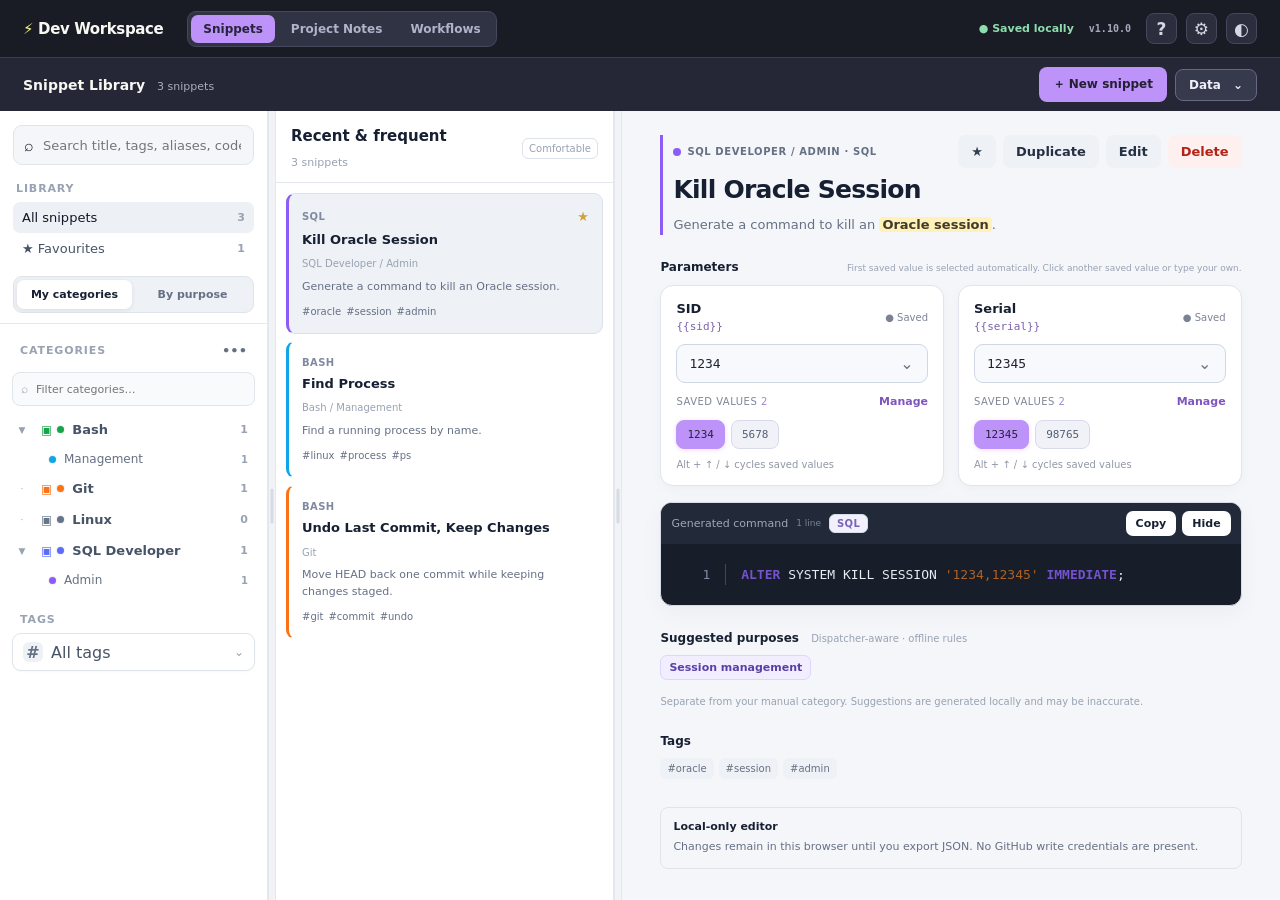
==== index.html @ 13614185 "Add files via upload" ====
<!doctype html><html lang="en"><head><meta charset="UTF-8"/><meta name="viewport" content="width=device-width,initial-scale=1.0"/><title>Dev Snippet Editor</title>  <script type="module" crossorigin src="/assets/index-DYfkWCHJ.js"></script>
  <link rel="stylesheet" crossorigin href="/assets/index-DCNRnizS.css">
</head><body><div id="root"></div></body></html>
---- assets/index-DCNRnizS.css ----
:root{font-family:Inter,ui-sans-serif,system-ui,-apple-system,BlinkMacSystemFont,Segoe UI,sans-serif;color:#172033;background:#f4f6f9}*{box-sizing:border-box}body{margin:0;min-width:320px}button,input,textarea,select{font:inherit}button{cursor:pointer;border:0}.app{min-height:100vh}header{min-height:76px;display:flex;align-items:center;justify-content:space-between;gap:20px;padding:14px 28px;background:#111827;color:#fff}.brand{font-weight:800;font-size:18px}.sub{font-size:12px;color:#9ca7b8;margin-top:4px}.actions{display:flex;align-items:center;gap:8px}.dirty{font-size:12px;color:#f5d68b}.primary,.secondary,.danger,.icon{border-radius:8px;padding:9px 13px;font-size:13px;font-weight:700}.primary{background:#fff;color:#111827}.secondary{background:#eef1f5;color:#263044}.danger{background:#fff0f0;color:#b42318}.icon{background:#eef1f5;color:#344054;min-width:38px}main{display:grid;grid-template-columns:245px 315px minmax(0,1fr);min-height:calc(100vh - 76px)}aside,.list{background:#fff;border-right:1px solid #e4e8ee}aside{padding:18px 14px}.search{display:flex;gap:7px;align-items:center;background:#f4f6f9;border:1px solid #e0e5ec;border-radius:9px;padding:0 10px;height:40px}.search input{border:0;outline:0;background:transparent;width:100%;font-size:13px}.new{width:100%;margin:14px 0 18px;padding:10px;border-radius:8px;background:#172033;color:#fff;font-weight:800}.block{margin-bottom:20px}.block h4{margin:0;padding:0 8px 7px;font-size:11px;text-transform:uppercase;letter-spacing:.08em;color:#98a2b3}.blockhead{display:flex;align-items:center;justify-content:space-between}.filter{width:100%;display:flex;justify-content:space-between;align-items:center;text-align:left;background:transparent;color:#475467;border-radius:7px;padding:8px 9px;font-size:13px}.filter:hover,.filter.active{background:#edf1f5;color:#111827}.filter b{font-size:11px;color:#98a2b3}.link{background:transparent;color:#667085;font-size:11px;padding:2px 4px}select{width:100%;padding:8px;border:1px solid #dfe4ea;border-radius:7px;background:#fff}.pane{padding:21px 18px 15px;border-bottom:1px solid #e4e8ee}.pane h1{margin:0 0 3px;font-size:17px}.pane span{font-size:11px;color:#98a2b3}.cards{padding:8px;overflow:auto;max-height:calc(100vh - 136px)}.card{display:block;width:100%;text-align:left;padding:13px 12px;margin-bottom:5px;background:transparent;border:1px solid transparent;border-radius:9px;color:#172033}.card:hover{background:#f7f8fa}.card.selected{background:#eef1f5;border-color:#dce2e9}.ctop{display:flex;justify-content:space-between;font-size:10px;text-transform:uppercase;color:#98a2b3}.card>b{display:block;margin:6px 0 4px;font-size:13px}.card p{margin:0 0 8px;font-size:11px;line-height:1.4;color:#667085}.tags{display:flex;flex-wrap:wrap;gap:5px}.tags span{font-size:10px;color:#667085}.tags.big span{background:#eef1f5;border-radius:6px;padding:5px 7px}.detail{padding:30px clamp(20px,5vw,70px);overflow:auto}.dhead{display:flex;justify-content:space-between;gap:20px}.dhead small{text-transform:uppercase;font-weight:800;letter-spacing:.08em;color:#667085;font-size:10px}.dhead h2{margin:6px 0;font-size:25px;letter-spacing:-.03em}.dhead p{margin:0;color:#667085;font-size:13px}.dactions{display:flex;gap:7px;align-items:flex-start}.code{margin-top:25px;border:1px solid #dfe4ea;border-radius:10px;overflow:hidden;background:#171d29}.code>div{display:flex;justify-content:space-between;align-items:center;padding:8px 10px;background:#222a39;color:#9ca7b8;font-size:11px}.code>div button{background:#fff;color:#172033;border-radius:7px;padding:6px 10px;font-size:11px;font-weight:700}.code pre,.live pre{margin:0;padding:20px;overflow:auto;color:#e7ebf2;font:13px/1.65 SFMono-Regular,Consolas,monospace;white-space:pre-wrap}.generated,.section{margin-top:25px}.section h3{font-size:12px;margin:0 0 10px}.paramgrid{display:grid;grid-template-columns:repeat(2,minmax(0,1fr));gap:14px}.paramhead{display:flex;justify-content:space-between;gap:8px;margin-bottom:6px}.paramhead b{display:block;font-size:12px}.paramhead code{display:block;margin-top:2px;color:#98a2b3;font-size:10px}.combo{position:relative}.combo input{width:100%;padding:9px 34px 9px 10px;border:1px solid #d7dde5;border-radius:8px;outline:none}.arrow{position:absolute;right:1px;top:1px;bottom:1px;width:32px;background:transparent;color:#667085}.menu{position:absolute;z-index:20;left:0;right:0;top:calc(100% + 5px);background:#fff;border:1px solid #dfe4ea;border-radius:8px;box-shadow:0 10px 25px #0002;max-height:190px;overflow:auto}.menurow{display:flex;border-bottom:1px solid #f1f3f5}.menurow>button:first-child{flex:1;text-align:left;background:#fff;padding:9px 10px}.menurow .x{background:#fff;color:#98a2b3;padding:8px 10px}.quick{display:flex;flex-wrap:wrap;gap:5px;margin-top:6px}.quick button{background:#eef1f5;color:#475467;border-radius:6px;padding:4px 7px;font:10px monospace}.note{display:flex;flex-direction:column;gap:6px;margin-top:28px;padding:12px;border:1px solid #dfe4ea;border-radius:8px}.note b{font-size:11px}.note span{font-size:11px;line-height:1.5;color:#667085}.toast{position:fixed;right:22px;bottom:22px;z-index:50;background:#111827;color:#fff;border-radius:8px;padding:10px 14px;font-size:12px;box-shadow:0 8px 25px #0002}.backdrop{position:fixed;inset:0;z-index:30;background:#11182799;display:grid;place-items:center;padding:20px}.modal{width:min(900px,96vw);max-height:92vh;overflow:auto;background:#fff;border-radius:12px;box-shadow:0 20px 70px #0004}.modal.small{width:min(620px,94vw)}.modalhead{display:flex;justify-content:space-between;gap:15px;padding:20px 22px;border-bottom:1px solid #e4e8ee}.modalhead h2{margin:0 0 4px;font-size:18px}.modalhead p{margin:0;color:#98a2b3;font-size:11px}.form{display:grid;grid-template-columns:1fr 1fr;gap:14px;padding:20px 22px}.form label{display:flex;flex-direction:column;gap:6px;color:#475467;font-size:11px;font-weight:750}.form input,.form textarea{border:1px solid #d7dde5;border-radius:7px;padding:9px 10px;outline:none;color:#172033}.wide{grid-column:1/-1}.inline{display:flex;gap:6px}.inline input{flex:1;min-width:0}.codeinput{font:12px/1.6 monospace;resize:vertical}.tagpick{position:relative}.tagbox{min-height:40px;display:flex;flex-wrap:wrap;align-items:center;gap:5px;border:1px solid #d7dde5;border-radius:8px;padding:5px 7px}.tagbox input{flex:1;min-width:120px;border:0!important;padding:5px 2px!important}.chip{display:inline-flex;gap:4px;align-items:center;background:#eef1f5;border-radius:6px;padding:5px 7px;color:#475467;font-size:11px}.chip button{background:transparent;color:#98a2b3;padding:0}.tagmenu{position:absolute;z-index:25;left:0;right:0;top:calc(100% + 5px);background:#fff;border:1px solid #dfe4ea;border-radius:8px;box-shadow:0 12px 28px #0002;overflow:hidden}.tagmenu button{display:block;width:100%;padding:9px 10px;background:#fff;text-align:left;color:#344054}.tagmenu button:hover{background:#f5f7f9}.tagmenu .create{border-top:1px solid #eef1f5;font-weight:800}.detected{border:1px solid #e0e5ec;border-radius:9px;padding:12px}.detected h3,.live h3{display:flex;justify-content:space-between;margin:0 0 8px;font-size:11px;text-transform:uppercase;letter-spacing:.06em;color:#475467}.detected h3 span{color:#98a2b3}.detrow{display:grid;grid-template-columns:150px minmax(140px,1fr) auto;gap:8px;align-items:start;padding:9px 0;border-top:1px solid #eef1f5}.detrow code{padding:9px 0;font-size:11px;color:#475467}.minivals{grid-column:2/-1;display:flex;flex-wrap:wrap;gap:5px}.minivals span{display:inline-flex;gap:5px;align-items:center;background:#f1f3f5;border-radius:6px;padding:4px 6px;font:10px monospace;color:#475467}.minivals button{background:transparent;color:#98a2b3;padding:0}.muted{color:#98a2b3;font-size:12px}.live{background:#171d29;border:1px solid #dfe4ea;border-radius:9px;overflow:hidden}.live h3{margin:0;padding:9px 11px;background:#222a39;color:#9ca7b8}.check{flex-direction:row!important;align-items:center}.check input{width:auto}.modalfoot{display:flex;justify-content:flex-end;gap:8px;padding:14px 22px;border-top:1px solid #e4e8ee}.catlist{padding:10px 20px}.catrow{display:flex;align-items:center;justify-content:space-between;gap:15px;padding:11px 0;border-bottom:1px solid #eef1f5}.catrow>div:first-child{display:flex;flex-direction:column;gap:3px}.catrow b{font-size:12px}.catrow span{font-size:10px;color:#98a2b3}.catrow>div:last-child{display:flex;gap:6px}.empty{padding:30px;text-align:center;color:#98a2b3;font-size:13px}@media(max-width:1050px){main{grid-template-columns:210px 280px minmax(0,1fr)}.detail{padding:25px 30px}}@media(max-width:800px){header{align-items:flex-start}.actions .secondary{display:none}main{grid-template-columns:190px minmax(0,1fr)}.detail{grid-column:1/-1;border-top:1px solid #e4e8ee}.paramgrid{grid-template-columns:1fr}}@media(max-width:600px){header{flex-direction:column;padding:14px 16px}.actions{width:100%}.actions .primary{flex:1}main{display:block}aside{border-right:0;border-bottom:1px solid #e4e8ee}.block{display:none}.list{max-height:42vh;overflow:auto}.cards{max-height:34vh}.detail{padding:22px 16px}.dhead{flex-direction:column}.form{grid-template-columns:1fr}.wide{grid-column:auto}.detrow{grid-template-columns:1fr}.minivals{grid-column:auto}}.filter.subcategory{padding-left:25px;font-size:12px;color:#667085}.dropzone{outline:1px solid transparent}.dropzone:hover{outline-color:#d5dbe3}.draggable{cursor:grab}.draggable:active{cursor:grabbing}.cardpath{display:block;color:#98a2b3;font-size:10px;margin:3px 0 6px}.desc-pop{background:#fff1b8;color:#403a2d;padding:0 3px;border-radius:4px;font-weight:750}.fieldhelp{display:block;color:#98a2b3;font-size:10px;font-weight:500;line-height:1.5}.fieldhelp code{background:#f3f5f7;padding:2px 4px;border-radius:4px}.descpreview{border:1px solid #e0e5ec;border-radius:8px;padding:10px;background:#f8fafb;color:#475467;font-size:12px;font-weight:500}.catgroup{border-bottom:1px solid #eef1f5}.subcatrow{display:flex;justify-content:space-between;align-items:center;padding:6px 12px 8px 24px;color:#667085;font-size:11px}.carddesc{display:-webkit-box;-webkit-line-clamp:3;-webkit-box-orient:vertical;overflow:hidden;max-height:4.2em}.dropzone.drag-over{background:#dfe7f2!important;outline:2px solid #667085!important;outline-offset:-2px;color:#111827!important}.filter.subcategory b{margin-left:auto;font-size:10px;color:#98a2b3}.shortcutbar{margin-top:22px;display:flex;flex-wrap:wrap;gap:8px 14px;padding:10px 12px;border:1px solid #e0e5ec;border-radius:8px;background:#f8fafb;color:#667085;font-size:10px}.shortcutbar span{display:flex;align-items:center;gap:5px}.shortcutbar kbd{border:1px solid #d4dae2;border-bottom-width:2px;border-radius:5px;padding:2px 5px;background:#fff;color:#344054;font:10px ui-monospace,SFMono-Regular,Consolas,monospace}.dropzone.drag-over{background:#dfe7f2!important;outline:2px solid #475467!important;box-shadow:inset 0 0 0 1px #fff}.dhead{align-items:flex-start}.dcontent{min-width:0;flex:1}.detailtitle{margin:6px 0 10px;max-width:48rem;line-height:1.12;overflow-wrap:anywhere}.detaildesc{max-width:52rem;color:#667085;font-size:13px;line-height:1.65;white-space:pre-wrap;overflow-wrap:anywhere}.dactions{flex:0 0 auto}.catidentity{min-width:150px}.catname,.subname{background:transparent;color:#172033;font-weight:700;padding:0;text-align:left;cursor:default}.catpick,.subpick{background:transparent;color:#172033;font-weight:800;padding:3px 0;text-align:left}.catpick:hover,.subpick:hover{text-decoration:underline}.catactions{display:flex;gap:6px;align-items:flex-end;flex-wrap:wrap;justify-content:flex-end}.defaultlang{display:flex;flex-direction:column;gap:3px;color:#98a2b3;font-size:9px;font-weight:700;text-transform:uppercase;letter-spacing:.05em}.defaultlang input{width:120px;border:1px solid #d7dde5;border-radius:6px;padding:7px 8px;color:#344054;text-transform:none;letter-spacing:0;font-size:11px;font-weight:500}.subpick,.subname{font-size:11px}@media(max-width:760px){.dhead{flex-direction:column}.dactions{width:100%;justify-content:flex-start}.catrow{align-items:flex-start;flex-direction:column}.catactions{justify-content:flex-start}}.dhead{display:block!important;width:100%;padding-left:10px;border-left:3px solid var(--accent,#cbd5e1)}.dtop{display:flex;align-items:center;justify-content:space-between;gap:16px;width:100%;margin-bottom:8px}.dtop>small{min-width:0;display:flex;align-items:center;gap:6px;color:#667085;font-weight:750;text-transform:uppercase;letter-spacing:.06em}.category-pill-dot,.color-dot,.sidebar-color-dot{display:inline-block;width:8px;height:8px;border-radius:999px;flex:0 0 auto}.detailtitle{width:100%;max-width:none!important;margin:4px 0 10px!important;line-height:1.1;overflow-wrap:anywhere}.detaildesc{width:100%;max-width:none!important;line-height:1.65;white-space:pre-wrap;overflow-wrap:anywhere}.dactions{flex:0 0 auto;display:flex;gap:7px}.filter.dropzone{position:relative;align-items:center}.sidebar-color-dot{background:var(--item-color,#cbd5e1);margin-right:7px;box-shadow:0 0 0 1px #00000010}.card.draggable{border-left:3px solid var(--card-accent,#e5e7eb)!important}.colorfield{display:flex;flex-direction:column;gap:3px;color:#98a2b3;font-size:9px;font-weight:700;text-transform:uppercase;letter-spacing:.05em}.colorcontrol{display:flex;align-items:center;gap:5px}.colorcontrol input[type=color],.mini-color{width:30px;height:29px;padding:2px;border:1px solid #d7dde5;border-radius:6px;background:#fff;cursor:pointer}.colorcontrol code{color:#667085;font-size:9px;text-transform:none;letter-spacing:0}.catpick,.catname,.subpick,.subname{display:inline-flex;align-items:center;gap:7px}.subactions{display:flex;align-items:center;gap:8px}.subcatrow{gap:12px}@media(max-width:760px){.dtop{align-items:flex-start;flex-direction:column}.dactions{order:-1;align-self:flex-end}}.category-line{display:flex;align-items:center;gap:2px}.category-line>.filter{flex:1}.collapse-toggle{width:22px;height:30px;display:grid;place-items:center;background:transparent;color:#98a2b3;border-radius:6px;padding:0;font-size:12px}.collapse-toggle:hover{background:#f2f4f7;color:#344054}.filter.subcategory{width:calc(100% - 24px);margin-left:24px}.modal-collapse{width:20px;height:24px;display:grid;place-items:center;background:transparent;color:#98a2b3;padding:0;border-radius:5px}.modal-collapse:hover{background:#f2f4f7;color:#344054}.catidentity{display:flex;align-items:center;gap:4px}.tagfilter{position:relative}.tagfilter-trigger{width:100%;display:flex;align-items:center;justify-content:space-between;gap:10px;min-height:38px;padding:8px 10px;background:#fff;border:1px solid #dfe4ea;border-radius:9px;color:#475467;text-align:left;box-shadow:0 1px 2px #10182808}.tagfilter-trigger:hover{border-color:#cfd6df;background:#fbfcfd}.tagfilter-trigger.active{border-color:#b7c0cb;background:#f8fafc;color:#172033}.tagfilter-trigger-main{display:flex;align-items:center;gap:8px;min-width:0}.tagfilter-icon{display:grid;place-items:center;width:20px;height:20px;border-radius:6px;background:#eef1f5;color:#667085;font-weight:800}.tagfilter-chevron{color:#98a2b3;font-size:12px}.tagfilter-popover{position:absolute;z-index:30;left:0;right:0;top:calc(100% + 6px);background:#fff;border:1px solid #dfe4ea;border-radius:10px;box-shadow:0 14px 34px #10182824;overflow:hidden}.tagfilter-search{display:flex;align-items:center;gap:6px;padding:8px;border-bottom:1px solid #eef1f5}.tagfilter-search input{min-width:0;width:100%;border:0;outline:0;background:transparent;font-size:12px}.tagfilter-search>button{background:transparent;color:#98a2b3;padding:2px 4px}.tagfilter-options{max-height:260px;overflow:auto;padding:5px}.tagfilter-option{width:100%;display:grid;grid-template-columns:1fr auto;gap:3px 8px;align-items:center;padding:8px 9px;border-radius:7px;background:transparent;color:#475467;text-align:left}.tagfilter-option:hover{background:#f6f8fa}.tagfilter-option.selected{background:#eef2f6;color:#172033}.tagfilter-option small{grid-column:1;color:#98a2b3;font-size:9px}.tagfilter-option b{grid-column:2;grid-row:1/3;color:#344054}.tag-option-chip{display:inline-flex;width:max-content;max-width:100%;padding:4px 7px;border-radius:999px;background:#eef1f5;color:#475467;font-size:11px;font-weight:650}.tagfilter-empty{padding:16px 10px;color:#98a2b3;text-align:center;font-size:11px}.appheader{gap:18px}.header-left{display:flex;align-items:center;gap:18px;min-width:0;flex-wrap:wrap}.topnav{display:flex;align-items:center;gap:4px;padding:3px;background:#eef1f5;border-radius:9px}.navtab{padding:7px 10px;border-radius:7px;background:transparent;color:#667085;font-size:11px;font-weight:700}.navtab.active{background:#fff;color:#172033;box-shadow:0 1px 3px #10182818}.header-shortcuts{display:flex;align-items:center;gap:10px;flex-wrap:wrap;color:#667085;font-size:9px}.header-shortcuts span{display:flex;align-items:center;gap:4px;white-space:nowrap}.header-shortcuts kbd{border:1px solid #d4dae2;border-bottom-width:2px;border-radius:5px;padding:2px 5px;background:#fff;color:#344054;font:9px ui-monospace,SFMono-Regular,Consolas,monospace}.notes-hint{color:#98a2b3;font-size:10px}.notesapp{height:100vh;display:flex;flex-direction:column;background:#f5f7fa;color:#172033}.notes-layout{min-height:0;flex:1;display:grid;grid-template-columns:260px 1fr}.notes-tree{min-height:0;overflow:auto;border-right:1px solid #e2e7ed;background:#fff;padding:12px 9px}.notes-tree-head{display:flex;align-items:center;justify-content:space-between;padding:3px 5px 10px}.new-note{background:#172033;color:#fff;border-radius:7px;padding:6px 8px;font-size:10px}.notes-search{margin-bottom:10px}.note-tree-list{display:flex;flex-direction:column;gap:2px}.note-tree-row{display:flex;align-items:center;min-height:31px;border-radius:7px}.note-tree-row:hover{background:#f6f8fa}.note-tree-row.selected{background:#eef2f6}.note-caret{width:20px;background:transparent;color:#98a2b3;padding:0}.note-title{min-width:0;flex:1;overflow:hidden;text-overflow:ellipsis;white-space:nowrap;background:transparent;text-align:left;color:#475467;padding:5px 2px;font-size:11px;font-weight:650}.note-tree-row.selected .note-title{color:#172033;font-weight:800}.note-addsub{opacity:0;width:24px;background:transparent;color:#667085;padding:3px}.note-tree-row:hover .note-addsub{opacity:1}.notes-work{min-width:0;min-height:0;display:flex;flex-direction:column;padding:18px}.notes-toolbar{display:flex;align-items:flex-end;justify-content:space-between;gap:18px;margin-bottom:12px}.notes-toolbar small{font-size:9px;color:#98a2b3;font-weight:800;letter-spacing:.08em}.notes-toolbar h1{margin:2px 0 0;font-size:22px}.notes-tools{display:flex;align-items:center;gap:7px;flex-wrap:wrap;justify-content:flex-end}.segmented{display:flex;padding:3px;background:#e9edf2;border-radius:8px}.segmented button{background:transparent;color:#667085;padding:6px 9px;border-radius:6px;font-size:10px}.segmented button.active{background:#fff;color:#172033;box-shadow:0 1px 2px #10182814}.md-workspace{min-height:0;flex:1;display:grid;border:1px solid #dfe4ea;border-radius:11px;overflow:hidden;background:#fff;box-shadow:0 1px 3px #1018280c}.md-workspace.mode-split{grid-template-columns:1fr 1fr}.md-workspace.mode-edit,.md-workspace.mode-view{grid-template-columns:1fr}.md-editor{min-width:0;width:100%;height:100%;resize:none;border:0;outline:0;padding:22px;background:#fbfcfd;color:#172033;font:13px/1.65 ui-monospace,SFMono-Regular,Consolas,monospace;tab-size:2}.md-preview{min-width:0;height:100%;overflow:auto;padding:24px 30px;border-left:1px solid #e6eaf0;color:#344054;font-size:13px;line-height:1.7}.mode-view .md-preview{border-left:0;max-width:1000px;width:100%;margin:0 auto}.md-preview h1,.md-preview h2,.md-preview h3,.md-preview h4{color:#172033;line-height:1.25;margin:1.2em 0 .45em}.md-preview h1{font-size:28px;border-bottom:1px solid #e8ecf1;padding-bottom:8px}.md-preview h2{font-size:21px}.md-preview h3{font-size:17px}.md-preview p{margin:.55em 0}.md-preview ul,.md-preview ol{padding-left:24px}.md-preview li{margin:3px 0}.md-preview code{background:#eef1f5;border-radius:5px;padding:2px 5px;font:12px ui-monospace,SFMono-Regular,Consolas,monospace}.md-preview pre{overflow:auto;background:#172033;color:#f8fafc;border-radius:9px;padding:15px 17px}.md-preview pre code{background:transparent;color:inherit;padding:0}.md-preview blockquote{margin:12px 0;padding:7px 14px;border-left:3px solid #98a2b3;background:#f8fafc;color:#667085}.md-preview a{color:#3659c9}.md-preview hr{border:0;border-top:1px solid #e3e7ed;margin:22px 0}.md-gap{height:7px}.notes-empty{margin:auto;text-align:center}@media(max-width:900px){.header-shortcuts{display:none}.notes-layout{grid-template-columns:210px 1fr}.md-workspace.mode-split{grid-template-columns:1fr}.mode-split .md-preview{display:none}}.md-toolbar{display:flex;align-items:center;justify-content:space-between;gap:12px;margin-bottom:8px;padding:7px 8px;border:1px solid #dfe4ea;border-radius:9px;background:#fff;box-shadow:0 1px 2px #10182808}.md-toolbar-group{display:flex;align-items:center;gap:4px;flex-wrap:wrap}.md-toolbar button{min-width:30px;height:30px;display:grid;place-items:center;padding:0 8px;border:1px solid transparent;border-radius:6px;background:#f5f7f9;color:#475467;font-size:11px;font-weight:750}.md-toolbar button:hover{border-color:#d8dee6;background:#fff;color:#172033}.md-toolbar button:active{transform:translateY(1px)}.md-toolbar-hint{flex:0 0 auto;color:#98a2b3;font-size:9px;white-space:nowrap}.md-preview .task-list{list-style:none;padding-left:4px}.md-preview .task-item{display:flex;align-items:center;gap:7px}.md-preview .task-item input{margin:0}@media(max-width:900px){.md-toolbar{align-items:flex-start;flex-direction:column}.md-toolbar-hint{white-space:normal}}.md-table-wrap{width:100%;overflow-x:auto;margin:16px 0}.md-preview table{width:100%;border-collapse:collapse;border-spacing:0;font-size:12px}.md-preview th,.md-preview td{padding:9px 11px;border:1px solid #dfe4ea;vertical-align:top}.md-preview th{background:#f5f7f9;color:#172033;font-weight:800}.md-preview tbody tr:nth-child(2n){background:#fbfcfd}.collapsible-code{margin-top:16px;overflow:hidden}.collapsible-code.collapsed{background:#222a39}.collapsible-code-head{display:flex;align-items:center;justify-content:space-between;gap:12px;padding:8px 10px;background:#222a39;color:#9ca7b8}.collapsible-code-title{display:flex;align-items:center;gap:8px;font-size:11px}.collapsible-code-title small{color:#788397;font-size:9px}.collapsible-code-actions{display:flex;align-items:center;gap:6px}.collapsible-code-actions button{background:#fff;color:#172033;border-radius:7px;padding:6px 9px;font-size:10px;font-weight:700}.collapsible-code-actions .code-secondary{background:#313b4d;color:#dbe2ec}.collapsible-code-actions .code-toggle{min-width:48px}.snippet-code-pre{transition:max-height .18s ease;margin:0;overflow:auto}.snippet-code-pre.limited{max-height:calc((1.65em * var(--visible-rows,6)) + 40px)}.snippet-code-pre.full{max-height:none}.search-hit{background:#fff0a8;color:inherit;padding:0 1px;border-radius:3px}.card-bottom{display:flex;align-items:flex-end;justify-content:space-between;gap:8px}.card-bottom .tags{min-width:0}.usage-meta{flex:0 0 auto;color:#98a2b3;font-size:8px;white-space:nowrap}.search-empty{display:flex;flex-direction:column;align-items:center;justify-content:center;gap:6px;min-height:180px;padding:24px;color:#667085;text-align:center}.search-empty b{color:#344054;font-size:12px}.search-empty span{max-width:230px;font-size:10px;line-height:1.5}.category-search{display:flex;align-items:center;gap:6px;margin:4px 0 8px;padding:0 8px;min-height:34px;border:1px solid #e1e6ec;border-radius:8px;background:#f8fafb}.category-search>span{color:#98a2b3;font-size:12px}.category-search input{min-width:0;flex:1;border:0;outline:0;background:transparent;color:#344054;font-size:11px}.category-search button{background:transparent;color:#98a2b3;padding:2px 4px;font-size:14px}.category-search-empty{padding:10px 8px;color:#98a2b3;font-size:10px;text-align:center}.quick{display:flex;flex-wrap:wrap;gap:5px}.quick button.selected{background:#172033!important;color:#fff!important;box-shadow:0 0 0 1px #172033}.sectionhead{display:flex;align-items:baseline;justify-content:space-between;gap:14px;margin-bottom:10px}.sectionhead h3{margin:0}.sectionhead small{color:#98a2b3;font-size:9px;line-height:1.4;text-align:right}@media(max-width:700px){.sectionhead{align-items:flex-start;flex-direction:column}.sectionhead small{text-align:left}}.category-head-actions{display:flex;align-items:center;gap:7px}.category-head-actions .link{font-size:9px}.collapse-toggle{font-size:9px!important}.quick.quick-all{display:flex;flex-wrap:wrap;gap:6px;margin-top:7px}.quick.quick-all button{max-width:100%;padding:5px 8px;border:1px solid #dfe4ea;border-radius:7px;background:#f7f9fb;color:#475467;font:10px ui-monospace,SFMono-Regular,Consolas,monospace;overflow:hidden;text-overflow:ellipsis;white-space:nowrap}.quick.quick-all button:hover{border-color:#bfc7d2;background:#fff;color:#172033}.quick.quick-all button.selected{background:#172033!important;border-color:#172033!important;color:#fff!important;box-shadow:none}.app-version{font:700 11px ui-monospace,SFMono-Regular,Consolas,monospace;color:#abb2bf;padding:5px 7px;border:1px solid #45475b;border-radius:6px;white-space:nowrap}.workspace-pref{display:flex;align-items:center;gap:8px;flex-shrink:0}.theme-switch{padding:8px 10px;border:1px solid #6272a4;border-radius:8px;background:#282a36;color:#f8f8f2;font-size:11px;font-weight:700;white-space:nowrap}.theme-switch:hover{border-color:#bd93f9;background:#44475a}.theme-dark-label{display:none}[data-theme=dracula] .theme-dark-label{display:inline}[data-theme=dracula] .theme-light-label{display:none}[data-theme=dracula]{color-scheme:dark;color:#f8f8f2;background:#282a36}[data-theme=dracula] body,[data-theme=dracula] .app,[data-theme=dracula] .notesapp{background:#282a36;color:#f8f8f2}[data-theme=dracula] header{background:#191a21;color:#f8f8f2}[data-theme=dracula] .brand,[data-theme=dracula] .notes-toolbar h1{color:#f8f8f2}[data-theme=dracula] .app-version{color:#bd93f9}[data-theme=dracula] .theme-switch{background:#44475a;border-color:#6272a4;color:#f8f8f2}[data-theme=dracula] .theme-switch:hover{border-color:#ff79c6}[data-theme=dracula] aside,[data-theme=dracula] .list,[data-theme=dracula] .notes-tree,[data-theme=dracula] .modal,[data-theme=dracula] .md-workspace,[data-theme=dracula] .md-preview,[data-theme=dracula] .md-toolbar{background:#282a36!important;color:#f8f8f2;border-color:#44475a}[data-theme=dracula] .detail,[data-theme=dracula] .notes-work{background:#282a36;color:#f8f8f2}[data-theme=dracula] .pane,[data-theme=dracula] .catrow,[data-theme=dracula] .catgroup,[data-theme=dracula] .subcatrow,[data-theme=dracula] .modalhead,[data-theme=dracula] .modalfoot,[data-theme=dracula] .notes-toolbar{border-color:#44475a}[data-theme=dracula] h1,[data-theme=dracula] h2,[data-theme=dracula] h3,[data-theme=dracula] h4,[data-theme=dracula] .detailtitle,[data-theme=dracula] .card>b,[data-theme=dracula] .catname,[data-theme=dracula] .catpick,[data-theme=dracula] .subname,[data-theme=dracula] .subpick,[data-theme=dracula] .note-title,[data-theme=dracula] .md-preview h1,[data-theme=dracula] .md-preview h2,[data-theme=dracula] .md-preview h3{color:#f8f8f2}[data-theme=dracula] .card,[data-theme=dracula] .filter,[data-theme=dracula] .dropzone,[data-theme=dracula] .note-tree-row{color:#f8f8f2;background:transparent}[data-theme=dracula] .card:hover,[data-theme=dracula] .card.selected,[data-theme=dracula] .filter:hover,[data-theme=dracula] .filter.active,[data-theme=dracula] .note-tree-row:hover,[data-theme=dracula] .note-tree-row.selected,[data-theme=dracula] .tagfilter-option:hover,[data-theme=dracula] .tagfilter-option.selected{background:#44475a!important;color:#f8f8f2!important;border-color:#6272a4}[data-theme=dracula] .search,[data-theme=dracula] .notes-search,[data-theme=dracula] .category-search,[data-theme=dracula] .tagfilter-trigger,[data-theme=dracula] .tagfilter-popover,[data-theme=dracula] .tagfilter-search,[data-theme=dracula] .tagfilter-options,[data-theme=dracula] .tagfilter-option,[data-theme=dracula] .tag-menu,[data-theme=dracula] .tagmenu,[data-theme=dracula] .tagshell,[data-theme=dracula] .combo,[data-theme=dracula] .combomenu,[data-theme=dracula] .comboitem,[data-theme=dracula] .descpreview,[data-theme=dracula] .shortcutbar{background:#343746!important;color:#f8f8f2!important;border-color:#6272a4!important}[data-theme=dracula] input,[data-theme=dracula] textarea,[data-theme=dracula] select{background:#343746!important;color:#f8f8f2!important;border-color:#6272a4!important;caret-color:#ff79c6}[data-theme=dracula] input::placeholder,[data-theme=dracula] textarea::placeholder{color:#a5a8bf}[data-theme=dracula] .md-editor{background:#21222c!important;color:#f8f8f2!important}[data-theme=dracula] .md-preview{color:#f8f8f2!important}[data-theme=dracula] .md-preview p,[data-theme=dracula] .md-preview li,[data-theme=dracula] .detaildesc,[data-theme=dracula] .card p{color:#c9cbd8}[data-theme=dracula] .md-preview code,[data-theme=dracula] .md-preview th,[data-theme=dracula] .md-preview td{background:#343746;color:#f8f8f2;border-color:#6272a4}[data-theme=dracula] .md-preview blockquote{background:#343746;color:#bd93f9;border-left-color:#bd93f9}[data-theme=dracula] .md-preview a{color:#8be9fd}[data-theme=dracula] .md-preview pre,[data-theme=dracula] .code{background:#21222c!important;color:#f8f8f2}[data-theme=dracula] .code>div,[data-theme=dracula] .codehead{background:#343746!important;color:#f8f8f2}[data-theme=dracula] .secondary,[data-theme=dracula] .icon,[data-theme=dracula] .md-toolbar button,[data-theme=dracula] .tagchip,[data-theme=dracula] .tag-option-chip,[data-theme=dracula] .quick button,[data-theme=dracula] .tags.big span{background:#44475a!important;color:#f8f8f2!important;border-color:#6272a4}[data-theme=dracula] .primary,[data-theme=dracula] .new,[data-theme=dracula] .new-note{background:#bd93f9!important;color:#21222c!important}[data-theme=dracula] .danger{background:#5f354c;color:#ff79c6}[data-theme=dracula] .quick button.selected{background:#bd93f9!important;color:#21222c!important;border-color:#bd93f9!important}[data-theme=dracula] .topnav,[data-theme=dracula] .segmented{background:#44475a}[data-theme=dracula] .navtab,[data-theme=dracula] .segmented button{color:#c9cbd8}[data-theme=dracula] .navtab.active,[data-theme=dracula] .segmented button.active{background:#bd93f9;color:#21222c}[data-theme=dracula] .header-shortcuts kbd{background:#44475a;border-color:#6272a4;color:#f8f8f2}[data-theme=dracula] .link,[data-theme=dracula] .tiny-link{color:#8be9fd}[data-theme=dracula] .desc-pop,[data-theme=dracula] .search-hit{background:#62537f;color:#f8f8f2}[data-theme=dracula] .backdrop{background:#101116b8}[data-theme=dracula] .dropzone.drag-over{background:#51406b!important;outline-color:#bd93f9!important}[data-theme=dracula] .note-tree-row.selected .note-title{color:#bd93f9}@media(max-width:1100px){.appheader{flex-wrap:wrap}.workspace-pref{margin-left:auto}}@media(max-width:600px){.workspace-pref{order:1}.appheader .actions{order:2}.theme-switch{padding:7px}}.settings-open-btn{white-space:nowrap}.settings-modal{width:min(680px,96vw);max-height:90vh;overflow:auto}.settings-body{padding:12px 22px 18px;display:grid;gap:14px}.settings-group{padding:14px;border:1px solid var(--border,#dfe4ea);border-radius:10px;display:grid;gap:12px}.settings-group h3{margin:0;font-size:13px}.settings-field{display:grid;grid-template-columns:1fr auto;gap:6px 12px;align-items:center;font-size:12px;color:inherit}.settings-field select,.settings-field input[type=range]{grid-column:1/-1;width:100%}.settings-field select{border:1px solid #aab1bc;border-radius:7px;padding:9px;background:var(--panel,#fff);color:inherit}.settings-field strong{font-size:12px}.settings-check{display:flex;align-items:center;gap:9px;font-size:12px}.settings-check input{accent-color:#8972d8;width:16px;height:16px}.settings-reset{justify-self:start}.snippet-code-pre.code-wrap{white-space:pre-wrap;overflow-wrap:anywhere}[data-theme=dracula] .settings-group{border-color:#56576a}[data-theme=dracula] .settings-field select{background:#282a36;color:#f8f8f2;border-color:#62647b}.browse-switch{display:flex;padding:3px;border:1px solid #dfe4ea;border-radius:9px;background:#eef1f5;margin:12px 0 19px;gap:3px}.browse-switch button{flex:1;min-width:0;padding:8px 5px;border-radius:7px;background:transparent;color:#667085;font-size:11px;font-weight:700}.browse-switch button.active{background:#fff;color:#172033;box-shadow:0 1px 4px #11182718}.purpose-group{font-size:10px;text-transform:uppercase;letter-spacing:.05em;color:#98a2b3;font-weight:750;margin:13px 7px 5px}.purpose-panel .filter{font-size:11px;gap:6px}.purpose-panel .filter b{flex-shrink:0}.purpose-status,.purpose-disclaimer{font-size:10px;color:#7b8494;line-height:1.5;padding:4px 7px 8px}.purpose-disclaimer{border-top:1px solid #e5e7eb;margin-top:10px;padding-top:12px}.purpose-card-label{display:block;width:fit-content;margin:5px 0 7px;padding:3px 6px;border-radius:5px;background:#e9e8ff;color:#4f46a5;font-size:10px}.purpose-chips{display:flex;flex-wrap:wrap;gap:6px;margin:10px 0}.purpose-chips span{padding:5px 8px;border:1px solid #ddd6fe;border-radius:7px;background:#f2edff;color:#5940a5;font-size:11px;font-weight:650}.purpose-chips small,.purpose-explain{color:#98a2b3;font-size:10px;line-height:1.4}.purpose-source{color:#98a2b3;font-size:10px;font-weight:400;margin-left:8px}[data-theme=dracula] .browse-switch{background:#343746;border-color:#555668}[data-theme=dracula] .browse-switch button.active{background:#44475a;color:#f8f8f2}[data-theme=dracula] .purpose-card-label,[data-theme=dracula] .purpose-chips span{background:#44405e;border-color:#68598c;color:#bd93f9}.parameter-card{min-width:0;padding:15px;border:1px solid #e1e4ed;border-radius:13px;background:#fff;box-shadow:0 3px 12px #10182808;display:flex;flex-direction:column;gap:10px}.parameter-card-head,.parameter-card-meta{display:flex;align-items:center;justify-content:space-between;gap:12px}.parameter-title{display:flex;flex-direction:column;gap:3px;min-width:0}.parameter-title b{font-size:13px}.parameter-title code,.parameter-card-head>code{font:11px/1.4 Consolas,monospace;color:#7b61aa}.parameter-status{font-size:10px;color:#7c8296;white-space:nowrap}.parameter-input-wrap{position:relative}.parameter-input-wrap input{width:100%;min-width:0;border:1px solid #cfd6e4;border-radius:9px;padding:11px 38px 11px 12px;background:#f8f9fc;color:#1e2434;outline:none;font:13px Consolas,monospace}.parameter-input-wrap input:focus{border-color:#9874df;box-shadow:0 0 0 3px #bd93f930}.parameter-picker{position:absolute;right:6px;top:5px;height:30px;width:30px;background:transparent;color:#697285}.parameter-suggestions{position:absolute;z-index:22;top:calc(100% + 5px);left:0;right:0;max-height:180px;overflow:auto;display:flex;flex-direction:column;background:#fff;border:1px solid #cfd6e4;border-radius:9px;box-shadow:0 12px 25px #0002}.parameter-suggestions button{background:transparent;text-align:left;padding:9px 12px;color:#252b3b;font:12px Consolas,monospace}.parameter-suggestions button:hover{background:#f2edfb}.parameter-card-meta{font-size:10px;color:#7e8698;text-transform:uppercase;letter-spacing:.05em}.parameter-card-meta>div{display:flex;gap:10px}.parameter-card-meta em{font-style:normal;color:#a287d7}.parameter-action{background:transparent;color:#7e54bf;font-weight:700;text-transform:none;letter-spacing:0;font-size:11px;padding:2px 0}.parameter-chips{display:flex;flex-wrap:wrap;gap:6px;min-height:25px}.parameter-chip{display:inline-flex;align-items:stretch;min-width:0;max-width:100%;border:1px solid #d8daeb;border-radius:8px;background:#f1f2f8;overflow:hidden;color:#535d76}.parameter-chip>button:first-child,.parameter-chip>span{max-width:100%;min-width:0;overflow:hidden;text-overflow:ellipsis;white-space:nowrap;background:transparent;padding:7px 10px;font:11px Consolas,monospace;color:inherit}.parameter-chip.active{background:#bd93f9;border-color:#bd93f9;color:#242434;box-shadow:0 1px 5px #bd93f94d}.parameter-chip:hover{border-color:#997ad4}.parameter-chip-delete{background:#f2d9e5;color:#812e55;padding:2px 8px;font-size:14px}.parameter-keyhint,.parameter-no-values{color:#9097a7;font-size:10px}.editor-parameter-grid{display:grid;grid-template-columns:repeat(2,minmax(0,1fr));gap:12px}.parameter-editor-label{display:flex;flex-direction:column;gap:5px;font-size:11px;color:#8790a0}.parameter-editor-label input{width:100%;min-width:0;border:1px solid #cfd6e4;border-radius:8px;padding:9px}.parameter-add-inline{display:flex;gap:8px}.parameter-add-inline input{min-width:0;flex:1;border:1px solid #cfd6e4;border-radius:8px;padding:8px;font:12px Consolas,monospace}.parameter-add-inline button{background:#bd93f9;border-radius:8px;padding:7px 12px;color:#242434;font-weight:700;white-space:nowrap}.parameter-add-inline button:disabled{opacity:.4;cursor:not-allowed}[data-theme=dracula] .parameter-card{background:#343746;color:#f8f8f2;border-color:#50536a;box-shadow:0 5px 20px #12131b44}[data-theme=dracula] .parameter-input-wrap input,[data-theme=dracula] .parameter-editor-label input,[data-theme=dracula] .parameter-add-inline input{background:#282a36;color:#f8f8f2;border-color:#6272a4}[data-theme=dracula] .parameter-suggestions{background:#343746;border-color:#6272a4}[data-theme=dracula] .parameter-suggestions button{color:#f8f8f2}[data-theme=dracula] .parameter-suggestions button:hover{background:#44475a}[data-theme=dracula] .parameter-chip{background:#44475a;color:#f8f8f2;border-color:#6272a4}[data-theme=dracula] .parameter-chip.active{background:#bd93f9;color:#282a36;border-color:#bd93f9}[data-theme=dracula] .parameter-card-head code,[data-theme=dracula] .parameter-title code{color:#8be9fd}[data-theme=dracula] .parameter-action{color:#bd93f9}@media(max-width:850px){.editor-parameter-grid{grid-template-columns:1fr}}.collapsible-code{border:1px solid #d6dbe6;border-radius:12px;overflow:hidden;box-shadow:0 7px 24px #20243b0a}.collapsible-code-head{gap:12px}.syntax-language{display:inline-flex;align-items:center;border:1px solid #d8ddea;border-radius:6px;padding:3px 7px;font-size:10px;letter-spacing:.04em;font-weight:700;color:#7863b7;background:#f3f0fd}.snippet-code-pre{tab-size:2;font-variant-ligatures:none}.snippet-code-pre .syntax-comment{color:#708090;font-style:italic}.snippet-code-pre .syntax-string{color:#ad6223}.snippet-code-pre .syntax-parameter{color:#c14487}.snippet-code-pre .syntax-number{color:#8852c6}.snippet-code-pre .syntax-keyword{color:#7552ce;font-weight:600}.snippet-code-pre .syntax-operator{color:#39698a}.snippet-code-pre .syntax-attribute{color:#2f6d99}.snippet-code-pre .syntax-tag{color:#a12f71}.snippet-code-pre .syntax-entity{color:#987018}[data-theme=dracula] .collapsible-code{border-color:#6272a4;box-shadow:0 7px 24px #10111650}[data-theme=dracula] .syntax-language{background:#44405e;border-color:#68598c;color:#bd93f9}[data-theme=dracula] .snippet-code-pre .syntax-comment{color:#6272a4}[data-theme=dracula] .snippet-code-pre .syntax-string{color:#f1fa8c}[data-theme=dracula] .snippet-code-pre .syntax-parameter{color:#ff79c6}[data-theme=dracula] .snippet-code-pre .syntax-number{color:#bd93f9}[data-theme=dracula] .snippet-code-pre .syntax-keyword{color:#ff79c6}[data-theme=dracula] .snippet-code-pre .syntax-operator{color:#ffb86c}[data-theme=dracula] .snippet-code-pre .syntax-attribute{color:#50fa7b}[data-theme=dracula] .snippet-code-pre .syntax-tag{color:#ff79c6}[data-theme=dracula] .snippet-code-pre .syntax-entity{color:#8be9fd}.snippet-code-pre .code-line{display:flex;min-width:max-content;line-height:1.65em;min-height:1.65em}.snippet-code-pre .code-line-content{white-space:pre;flex:1;min-width:0}.snippet-code-pre.code-wrap .code-line{min-width:0}.snippet-code-pre.code-wrap .code-line-content{white-space:pre-wrap;overflow-wrap:anywhere}.snippet-code-pre .code-line-number{display:inline-block;box-sizing:border-box;width:3.4em;min-width:3.4em;flex-shrink:0;padding-right:1.1em;margin-right:1.2em;text-align:right;color:#818ba1;border-right:1px solid #41475c;user-select:none;-webkit-user-select:none}.snippet-code-pre:not(.with-line-numbers) .code-line-content{min-width:max-content}.snippet-code-pre.code-wrap:not(.with-line-numbers) .code-line-content{min-width:0}.language-detection-controls{display:flex;gap:14px;align-items:center;justify-content:space-between;margin-top:7px}.language-auto-label{display:inline-flex!important;align-items:center;gap:5px!important;font-size:11px!important;cursor:pointer}.language-auto-label input{width:auto!important;margin:0}.language-detection-hint{display:block;margin-top:5px;font-size:10px;opacity:.7}.cards:has(.keyboard-active) .card.selected:not(.keyboard-active){background:var(--card-background, transparent);box-shadow:none}.cards .card.keyboard-active{border-color:var(--card-accent, #bd93f9)!important;outline:2px solid var(--card-accent, #bd93f9);outline-offset:-2px}.import-modal{width:min(850px,96vw);display:flex;flex-direction:column;max-height:92vh}.import-modal .modalhead,.import-modal .modalfoot{flex-shrink:0}.import-body{padding:20px 22px;overflow:auto;min-height:0;color:#344054}.import-modes{display:grid;grid-template-columns:1fr 1fr;gap:10px}.import-modes button{text-align:left;display:flex;flex-direction:column;gap:4px;padding:15px;border:1px solid #dfe4ea;background:#f8fafc;border-radius:10px;color:#344054}.import-modes button.active{border-color:#9270db;box-shadow:0 0 0 2px #bd93f92e;background:#f7f2ff}.import-modes strong{font-size:13px}.import-modes small{color:#7a8393;font-size:11px}.import-stats{display:grid;grid-template-columns:repeat(4,minmax(0,1fr));gap:8px;margin-top:17px}.import-stats>div{border:1px solid #e1e5eb;background:#fafbfc;border-radius:9px;padding:13px 10px;display:flex;flex-direction:column;gap:4px}.import-stats b{font-size:21px;font-weight:800}.import-stats span{font-size:10px;color:#7f8997}.import-note{font-size:11px;line-height:1.6;color:#667085;margin:14px 0}.import-list-head,.import-bulk{display:flex;justify-content:space-between;align-items:center;gap:12px;flex-wrap:wrap;margin:15px 0 10px}.import-list-head h3{font-size:13px;margin:0}.import-filter{display:flex;gap:3px;background:#eef1f6;border-radius:9px;padding:3px}.import-filter button{padding:7px 9px;color:#667085;background:transparent;border-radius:7px;font-size:11px}.import-filter button.active{background:#fff;color:#30214b;box-shadow:0 2px 5px #0001}.import-bulk{justify-content:flex-end;margin:0 0 8px;font-size:11px;color:#667085}.import-bulk button{padding:5px 9px;border:1px solid #ddd5f2;border-radius:7px;background:#f6f0ff;color:#7055ac;font-size:11px}.import-rows{max-height:300px;overflow-y:auto;border:1px solid #e2e6ed;border-radius:9px}.import-row{display:flex;align-items:center;justify-content:space-between;gap:14px;padding:10px 13px;border-bottom:1px solid #e6e9ee}.import-row:last-child{border-bottom:0}.import-row-info{display:flex;flex-direction:column;gap:4px;min-width:0}.import-row-info strong{font-size:12px;overflow-wrap:anywhere}.import-row-info span,.import-row-info small{color:#7e8897;font-size:10px}.import-row-info small{color:#8f69c3}.import-row select{min-width:165px;width:auto;font-size:11px;background:transparent}.import-new-label{color:#398057;font-size:11px;font-weight:700;white-space:nowrap}.import-empty{color:#98a2b3;text-align:center;font-size:12px;padding:15px}.import-replace-warning{background:#fff3f0;color:#8a3428;margin-top:18px;padding:17px;border-radius:10px;border:1px solid #f6c9c0;font-size:12px;line-height:1.5}.import-replace-warning p{font-size:11px}.import-replace-warning label{display:flex;align-items:center;gap:8px;font-size:12px}.import-foot{justify-content:space-between}.import-foot-right{display:flex;gap:8px}.import-foot .primary:disabled{opacity:.4;cursor:not-allowed}[data-theme=dracula] .import-body{color:#f8f8f2}[data-theme=dracula] .import-modes button,[data-theme=dracula] .import-stats>div{background:#343746;color:#f8f8f2;border-color:#555a70}[data-theme=dracula] .import-modes button.active{background:#48405f;border-color:#bd93f9}[data-theme=dracula] .import-filter{background:#333444}[data-theme=dracula] .import-filter button.active{background:#55516b;color:#f8f8f2}[data-theme=dracula] .import-rows,[data-theme=dracula] .import-row{border-color:#555a70}[data-theme=dracula] .import-bulk button{background:#48405f;color:#bd93f9;border-color:#68598c}[data-theme=dracula] .import-replace-warning{background:#493a41;border-color:#8e5064;color:#ffb5bd}@media(max-width:650px){.import-modes{grid-template-columns:1fr}.import-stats{grid-template-columns:1fr 1fr}.import-row{align-items:flex-start;flex-direction:column}.import-row select{width:100%}.import-foot{flex-direction:column}.import-foot>button,.import-foot-right{width:100%}.import-foot-right button{flex:1}}.import-row-info{flex:1}.import-compare{font-size:11px;color:#7b61aa;margin-top:3px}.import-compare summary{cursor:pointer;font-weight:700}.import-command-pair{display:grid;grid-template-columns:1fr 1fr;gap:7px;margin:8px 0}.import-command-pair>div{min-width:0}.import-command-pair b{font-size:10px;color:#798090}.import-command-pair pre{max-height:125px;overflow:auto;white-space:pre-wrap;word-break:break-word;font:11px/1.5 Consolas,monospace;padding:10px;background:#f0f2f7;color:#303849;border-radius:7px}[data-theme=dracula] .import-command-pair pre{background:#282a36;color:#f8f8f2}@media(max-width:800px){header .actions .secondary.import-open-btn{display:inline-flex}}@media(max-width:570px){.import-command-pair{grid-template-columns:1fr}}.notes-import-input{display:none}.notes-import-modal{width:min(850px,96vw)}.notes-import-rows{max-height:320px}.notes-import-field{display:flex;flex-direction:column;gap:7px;margin:14px 0;color:#667085;font-size:12px;font-weight:700}.notes-import-field input,.notes-import-field select{width:100%;padding:10px;border-radius:8px;background:#fff;border:1px solid #d8dfea;color:#243043}.notes-import-preview{border:1px solid #e0e5ed;border-radius:9px;overflow:hidden;margin-top:18px}.notes-import-preview>b{display:block;padding:12px;background:#f8fafc;color:#344054;font-size:12px}.notes-import-preview>pre,.notes-row-preview{white-space:pre-wrap;word-break:break-word;font:11px/1.6 Consolas,monospace;padding:13px;background:#f8fafc;color:#344054;max-height:180px;overflow:auto}.notes-import-message{display:flex;justify-content:space-between;align-items:center;gap:12px;padding:9px 22px;font-size:12px}.notes-import-message.error{background:#fff0ee;color:#993c35}.notes-import-message.success{background:#effaf3;color:#266c42}.notes-import-message button{background:transparent;color:inherit;font-size:19px}[data-theme=dracula] .notes-import-field{color:#c8c9d4}[data-theme=dracula] .notes-import-field input,[data-theme=dracula] .notes-import-field select,[data-theme=dracula] .notes-import-preview,[data-theme=dracula] .notes-import-preview>b,[data-theme=dracula] .notes-import-preview>pre,[data-theme=dracula] .notes-row-preview{background:#343746;color:#f8f8f2;border-color:#555a70}[data-theme=dracula] .notes-import-message.error{background:#493a41;color:#ffb5bd}[data-theme=dracula] .notes-import-message.success{background:#29483d;color:#9bf5b9}@media(max-width:720px){.notesapp .appheader .actions{flex-wrap:wrap;justify-content:flex-start}.notes-import-field{margin:9px 0}}.notesapp{--note-paper:#ffffff;--note-ink:#263245;--note-muted:#66748a;--note-line:#e3e9f1;--note-code:#f3f5fa;--note-code-dark:#171c2a;--note-accent:#6d53c6}[data-theme=dracula] .notesapp{--note-paper:#282a36;--note-ink:#e9eaf5;--note-muted:#a8b1c6;--note-line:#44475a;--note-code:#323544;--note-code-dark:#1d1e28;--note-accent:#bd93f9}.notes-work{padding:16px 18px 18px;overflow:hidden}.notes-toolbar{align-items:center}.notes-toolbar h1{font-size:20px;line-height:1.3;overflow-wrap:anywhere}.notes-tools .segmented{white-space:nowrap}.notes-reader-controls{display:flex;align-items:center;gap:9px;flex-wrap:wrap;padding:7px 10px;margin:0 0 9px;background:var(--note-paper);border:1px solid var(--note-line);border-radius:9px;color:var(--note-muted);font-size:11px;min-height:44px}.notes-reader-control-group{display:flex;align-items:center;gap:5px;padding-right:10px;border-right:1px solid var(--note-line)}.notes-reader-controls button,.notes-reader-controls select{font-size:11px;font-weight:700;border:1px solid var(--note-line);border-radius:6px;background:var(--note-code);color:var(--note-ink);min-height:27px;padding:4px 8px}.notes-reader-controls button:hover{border-color:var(--note-accent)}.notes-reader-controls select{cursor:pointer}.notes-reader-controls .reader-option.active{color:var(--note-accent);border-color:var(--note-accent)}.notes-reader-controls .notes-setting-readout{font:11px ui-monospace,SFMono-Regular,Consolas,monospace;min-width:32px;text-align:center;color:var(--note-ink)}.reader-control-label{font-weight:800;letter-spacing:.035em;font-size:10px}.notes-reader-checkbox{display:flex;align-items:center;gap:5px;white-space:nowrap;cursor:pointer}.notes-reader-checkbox input{accent-color:var(--note-accent)}.notes-resize-hint{margin-left:auto;font-size:10px;opacity:.7}.md-workspace{background:var(--note-paper);border-color:var(--note-line);--editor-share:50%;min-height:240px}.md-workspace.mode-split{grid-template-columns:minmax(0,var(--editor-share)) 8px minmax(0,1fr);grid-template-rows:minmax(0,1fr)}.md-workspace.mode-view,.md-workspace.mode-reader,.md-workspace.mode-edit{grid-template-columns:minmax(0,1fr)}.md-editor{height:100%;min-height:0;line-height:1.72;padding:24px;overflow:auto;white-space:pre;tab-size:2}.md-resize-handle{background:var(--note-line);display:flex;align-items:center;justify-content:center;cursor:col-resize;touch-action:none;color:var(--note-muted);font-size:13px;outline:0;-webkit-user-select:none;user-select:none}.md-resize-handle:hover,.md-resize-handle:focus-visible{background:var(--note-accent);color:#fff}.md-viewer{min-width:0;min-height:0;position:relative;display:grid;grid-template-columns:minmax(0,1fr);overflow:hidden;background:var(--note-paper)}.mode-view .md-viewer,.mode-reader .md-viewer{grid-template-columns:minmax(0,1fr) minmax(175px,220px)}.mode-view:not(.outline-open) .md-viewer,.mode-reader:not(.outline-open) .md-viewer{grid-template-columns:minmax(0,1fr)}.md-preview.md-reader{width:100%;max-width:none;min-width:0;min-height:0;height:100%;border-left:0;overflow:auto;padding:30px clamp(18px,3vw,48px) 60px;background:var(--note-paper);color:var(--note-ink);font-size:var(--md-font-size,15px);line-height:1.78;overscroll-behavior:contain;scroll-behavior:smooth}.md-document{max-width:var(--md-reading-width,840px);min-width:0;margin:0 auto;overflow-wrap:break-word}.md-reader h1,.md-reader h2,.md-reader h3,.md-reader h4,.md-reader h5,.md-reader h6{line-height:1.35;color:var(--note-ink);font-weight:750;scroll-margin-top:24px}.md-reader h1{font-size:1.85em;letter-spacing:-.026em;margin:0 0 .8em;padding-bottom:.45em;border-bottom:1px solid var(--note-line)}.md-reader h2{font-size:1.44em;letter-spacing:-.015em;margin:1.9em 0 .65em;padding-bottom:.33em;border-bottom:1px solid var(--note-line)}.md-reader h3{font-size:1.2em;margin:1.5em 0 .5em}.md-reader h4{font-size:1.06em;margin:1.4em 0 .45em}.md-reader h5,.md-reader h6{font-size:.95em;margin:1.25em 0 .4em;color:var(--note-muted)}.md-reader p{margin:0 0 1.1em;color:var(--note-ink)}.md-reader strong{font-weight:750;color:var(--note-ink)}.md-reader em{font-style:italic}.md-reader ul,.md-reader ol{padding-left:1.75em;margin:.7em 0 1.3em}.md-reader li{margin:.33em 0;padding-left:.15em;color:var(--note-ink)}.md-reader li>p{margin:.2em 0}.md-reader li::marker{color:var(--note-muted)}.md-reader input[type=checkbox]{accent-color:var(--note-accent);margin-right:6px}.md-reader a{color:#536dd7;text-decoration:none;border-bottom:1px solid transparent}.md-reader a:hover{text-decoration:none;border-bottom-color:currentColor}[data-theme=dracula] .md-reader a{color:#8be9fd}.md-reader hr{border:0;border-top:1px solid var(--note-line);margin:2.1em 0}.md-reader blockquote{border-left:3px solid var(--note-accent);background:var(--note-code);color:var(--note-ink);border-radius:0 6px 6px 0;margin:1.2em 0;padding:12px 17px}.md-reader blockquote>*:last-child{margin-bottom:0}.md-reader blockquote>p{color:inherit;margin:.4em 0}.md-reader .md-table-scroll{width:100%;overflow-x:auto;margin:1.25em 0 1.5em;border:1px solid var(--note-line);border-radius:8px}.md-reader table{width:100%;border-collapse:collapse;font-size:.9em;line-height:1.6;min-width:420px}.md-reader table th,.md-reader table td{padding:10px 13px;text-align:left;vertical-align:top;border-bottom:1px solid var(--note-line);border-right:1px solid var(--note-line);color:var(--note-ink);background:transparent}.md-reader table td:last-child,.md-reader table th:last-child{border-right:0}.md-reader table tbody tr:last-child td{border-bottom:0}.md-reader table th{background:var(--note-code);font-weight:750}.md-reader table tbody tr:nth-child(2n){background:color-mix(in srgb,var(--note-code) 50%,transparent)}.md-reader :not(pre)>code{color:#a33088;background:var(--note-code);border-radius:5px;padding:.13em .35em;font:.86em ui-monospace,SFMono-Regular,Consolas,monospace;overflow-wrap:anywhere}[data-theme=dracula] .md-reader :not(pre)>code{color:#ff79c6;background:#373a4a}.md-reader img{max-width:100%;height:auto;border-radius:8px}.notes-outline{min-width:0;min-height:0;overflow-y:auto;border-left:1px solid var(--note-line);padding:20px 10px 24px;background:var(--note-paper);scrollbar-width:thin}.notes-outline-title{font-size:10px;font-weight:850;color:var(--note-muted);letter-spacing:.08em;padding:6px 10px 14px;display:flex;justify-content:space-between}.notes-outline-list{display:flex;flex-direction:column;gap:2px}.notes-outline-list>p{font-size:11px;color:var(--note-muted);padding:0 10px}.notes-outline-item{display:block;text-align:left;width:100%;padding:7px 8px 7px calc(8px + min(var(--outline-depth),3)*10px);border-left:2px solid transparent;background:transparent;color:var(--note-muted);font-size:11px;line-height:1.4;overflow-wrap:anywhere;border-radius:4px;cursor:pointer}.notes-outline-item:hover,.notes-outline-item.active{color:var(--note-accent);background:var(--note-code);border-left-color:var(--note-accent)}.mode-split .notes-outline{display:none}.notes-reader-active .notes-layout{grid-template-columns:minmax(0,1fr)}.notes-reader-active .notes-tree{display:none}.notes-reader-active .notes-work{padding:14px 24px 16px}.notes-reader-active .notes-toolbar .notes-tools>.secondary,.notes-reader-active .notes-toolbar .notes-tools>.danger{display:none}.notes-reader-active .md-workspace{box-shadow:none}.md-reader .md-code-panel{margin:1.15em 0 1.65em;min-width:0;overflow:hidden;border-radius:10px;border:1px solid #43475c;background:var(--note-code-dark);color:#f8f8f2}.md-reader .md-code-bar{display:flex;align-items:center;gap:12px;padding:8px 12px;background:#282b3b;color:#aeb5d0;border-bottom:1px solid #41465a;font:10px ui-monospace,SFMono-Regular,Consolas,monospace}.md-reader .md-code-language{color:#bd93f9;text-transform:uppercase;font-weight:800;letter-spacing:.05em}.md-reader .md-code-bar button{margin-left:auto;border:1px solid #565c75;border-radius:6px;padding:5px 8px;background:#383c50;color:#eef0fc;cursor:pointer;font:11px inherit}.md-reader .md-code-bar button:hover{border-color:#bd93f9}.md-reader pre.md-code-scroll{margin:0;padding:13px 0;overflow:auto;max-height:700px;border:0;background:transparent!important;color:#f8f8f2!important;border-radius:0;font:12px/1.75 ui-monospace,SFMono-Regular,Consolas,monospace;tab-size:2;white-space:pre}.md-reader .md-code-scroll>code{display:block;background:transparent!important;color:inherit!important;padding:0!important;border:0;font:inherit;min-width:max-content}.md-code-line{display:flex;min-height:1.75em;padding-right:16px}.md-code-line:hover{background:#ffffff0b}.md-code-number{position:sticky;left:0;flex:none;min-width:42px;padding:0 12px 0 8px;text-align:right;margin-right:14px;border-right:1px solid #41465a;color:#737c9b;-webkit-user-select:none;user-select:none;background:var(--note-code-dark)}.md-code-text{white-space:pre}.md-reader .token.comment,.md-reader .token.prolog,.md-reader .token.doctype,.md-reader .token.cdata{color:#8290a9}.md-reader .token.keyword,.md-reader .token.atrule{color:#ff79c6}.md-reader .token.string,.md-reader .token.char,.md-reader .token.attr-value{color:#f1fa8c}.md-reader .token.number,.md-reader .token.boolean,.md-reader .token.constant{color:#bd93f9}.md-reader .token.function,.md-reader .token.class-name{color:#50fa7b}.md-reader .token.operator,.md-reader .token.entity,.md-reader .token.url{color:#ffb86c}.md-reader .token.tag,.md-reader .token.selector,.md-reader .token.property{color:#8be9fd}.md-reader .token.punctuation{color:#c6c6d7}.md-reader .token.variable,.md-reader .token.parameter{color:#ffb86c}@media(max-width:1250px){.mode-view .md-viewer,.mode-reader .md-viewer{grid-template-columns:minmax(0,1fr)}.mode-view .notes-outline,.mode-reader .notes-outline{position:absolute;right:0;top:0;bottom:0;width:220px;box-shadow:-12px 0 30px #0002;z-index:4}}@media(max-width:980px){.md-workspace.mode-split{grid-template-columns:minmax(0,1fr);grid-template-rows:minmax(200px,var(--editor-share)) 8px minmax(160px,1fr)}.mode-split .md-preview{display:block}.md-resize-handle{cursor:row-resize}.md-workspace.mode-split .md-editor{height:100%;min-height:0}.notes-reader-controls{align-items:flex-start}}@media(max-width:720px){.notes-work,.notes-reader-active .notes-work{padding:10px}.notes-toolbar{align-items:flex-start;flex-direction:column}.notes-reader-controls .notes-resize-hint{display:none}.md-preview.md-reader{padding:20px 14px 46px}.mode-view .notes-outline,.mode-reader .notes-outline{width:min(250px,75%)}}.md-reader .md-admonition{border-left:4px solid var(--note-accent);border-radius:0 8px 8px 0;margin:1.3em 0;padding:13px 16px;background:var(--note-code);color:var(--note-ink)}.md-reader .md-admonition-heading{display:block;margin-bottom:6px;font-size:.88em;text-transform:uppercase;letter-spacing:.06em;color:var(--note-accent)}.md-reader .md-admonition>*:last-child{margin-bottom:0}.md-reader .md-admonition-warning,.md-reader .md-admonition-caution{border-left-color:#ffb86c}.md-reader .md-admonition-warning>.md-admonition-heading,.md-reader .md-admonition-caution>.md-admonition-heading{color:#dc8733}.md-reader .md-admonition-tip{border-left-color:#50b984}.md-reader .md-admonition-tip>.md-admonition-heading{color:#38a273}.notes-smart-search{display:flex;align-items:center;gap:5px;min-width:0}.notes-smart-search input{min-width:0;flex:1}.notes-clear-search{flex:none;background:transparent;color:var(--note-muted,#667085);font-size:17px;padding:3px 6px}.notes-search-scope{display:grid;grid-template-columns:repeat(3,minmax(0,1fr));gap:3px;padding:3px;margin:0 0 10px;border-radius:8px;background:var(--note-code,#f0f2f7);border:1px solid var(--note-line,#dce2e9)}.notes-search-scope button{min-width:0;padding:7px 2px;border:0;border-radius:6px;background:transparent;color:var(--note-muted,#667085);font-size:10px;font-weight:700;cursor:pointer}.notes-search-scope button:hover{color:var(--note-ink,#182230)}.notes-search-scope button.active{background:var(--note-paper,#fff);color:var(--note-accent,#7854ca);box-shadow:0 1px 5px #0001}.notes-results{display:flex;flex-direction:column;min-height:0;gap:7px;padding-bottom:12px}.notes-results-summary{display:flex;gap:4px;align-items:center;flex-wrap:wrap;padding:4px 5px 6px;font-size:10px;color:var(--note-muted,#667085)}.notes-results-summary strong{color:var(--note-ink,#182230)}.notes-results-summary small{display:block;margin-left:auto;font-size:9px;opacity:.75}.notes-result-card{display:flex;flex-direction:column;align-items:stretch;gap:7px;min-width:0;width:100%;text-align:left;border:1px solid var(--note-line,#dce2e9);background:var(--note-paper,#fff);color:var(--note-ink,#182230);border-radius:9px;padding:11px 10px;cursor:pointer;transition:border-color .1s,background-color .1s}.notes-result-card:hover,.notes-result-card.keyboard-active{border-color:var(--note-accent,#7854ca);background:var(--note-code,#f5f3ff)}.notes-result-card:focus-visible{outline:2px solid var(--note-accent,#7854ca);outline-offset:1px}.notes-result-card.same-page .notes-result-page{color:var(--note-accent,#7854ca)}.notes-result-top{display:flex;justify-content:space-between;align-items:baseline;gap:5px}.notes-result-page{font-size:11px;font-weight:800;min-width:0;overflow-wrap:anywhere}.notes-result-count{flex:none;color:var(--note-muted,#667085);font-size:9px}.notes-result-path{color:var(--note-muted,#667085);font-size:9px;line-height:1.35;overflow-wrap:anywhere}.notes-result-heading{color:var(--note-accent,#7854ca);font-size:10px;font-weight:750;line-height:1.4;overflow-wrap:anywhere}.notes-result-excerpt{color:var(--note-ink,#182230);font-size:11px;line-height:1.55;overflow-wrap:anywhere;display:-webkit-box;-webkit-box-orient:vertical;-webkit-line-clamp:4;line-clamp:4;overflow:hidden}.notes-search-mark{border-radius:3px;background:#ead9ff;color:#542c84;padding:0 1px;font-weight:800}[data-theme=dracula] .notes-search-mark{background:#73539e;color:#fff}.notes-result-approx{color:var(--note-muted,#667085);font-size:9px;font-style:italic}.notes-search-empty{padding:20px 9px;text-align:center;font-size:11px;color:var(--note-ink,#182230)}.notes-search-empty p{color:var(--note-muted,#667085);line-height:1.6}.notes-results-cap,.notes-search-help{padding:8px 5px;color:var(--note-muted,#667085);font-size:10px;line-height:1.6}.notes-search-help{border-top:1px solid var(--note-line,#dce2e9);margin-top:7px}.notes-page-match-controls{display:flex;gap:5px;align-items:center;border:1px solid var(--note-line);background:var(--note-code);padding:3px 6px;border-radius:7px;color:var(--note-ink);font-size:10px;white-space:nowrap}.notes-page-match-controls b{font-variant-numeric:tabular-nums;color:var(--note-accent);font-size:10px}.notes-page-match-controls button{border:1px solid var(--note-line);background:var(--note-paper);color:var(--note-ink);border-radius:4px;padding:3px 6px;cursor:pointer}.notes-page-match-controls button:disabled{opacity:.35;cursor:default}::highlight(notes-search){background-color:#ffd36b;color:#242021}::highlight(notes-active-match){background-color:#f89135;color:#191919}[data-theme=dracula] ::highlight(notes-search){background-color:#8060af;color:#fff}[data-theme=dracula] ::highlight(notes-active-match){background-color:#ffb86c;color:#282a36}@media(min-width:901px){.notesapp:not(.notes-reader-active) .notes-layout:has(.notes-results){grid-template-columns:minmax(285px,335px) minmax(0,1fr)}}.workspace-save-status{font-size:10px;color:#65816f;white-space:nowrap}.workspace-save-status.failed{color:#d94b50;font-weight:750}.workspace-persistence-warning{position:fixed;z-index:24;bottom:14px;left:16px;right:16px;width:fit-content;max-width:min(620px,calc(100vw - 32px));display:flex;align-items:center;gap:10px;flex-wrap:wrap;background:#fff4e6;color:#733e24;border:1px solid #f0b383;border-radius:10px;padding:10px 14px;box-shadow:0 12px 32px #0003;font-size:12px}.workspace-persistence-warning span{flex:1;min-width:130px}.workspace-persistence-warning button{background:#7a3f26;color:#fff;border-radius:6px;padding:7px 9px}.backup-backdrop{z-index:100}.backup-modal{width:min(1000px,96vw);max-height:min(94vh,980px);display:flex;flex-direction:column;overflow:hidden;color:var(--backup-ink,#263141);background:var(--backup-paper,#fff)}.backup-modal button{cursor:pointer}.backup-modal button:disabled{opacity:.55;cursor:not-allowed}.backup-modal .modalhead{flex:none}.backup-tabs{display:flex;gap:5px;padding:10px 18px;border-bottom:1px solid var(--backup-border,#e1e5ec);flex:none}.backup-tabs button{padding:9px 13px;border-radius:7px;background:transparent;color:var(--backup-muted,#697686);font-size:12px;font-weight:750}.backup-tabs button.active{background:var(--backup-light,#f0edfb);color:var(--backup-accent,#6e46b1)}.backup-body{padding:22px;overflow:auto;min-height:0;flex:1}.backup-intro{display:flex;gap:15px;justify-content:space-between;align-items:center;margin-bottom:19px}.backup-intro h3,.backup-group h3{font-size:15px;margin:0 0 7px;color:var(--backup-ink,#263141)}.backup-intro p,.backup-group p,.backup-conflicts p,.backup-safety p{font-size:12px;line-height:1.6;color:var(--backup-muted,#697686);margin:0 0 10px}.backup-intro button{flex:none}.backup-history{display:flex;flex-direction:column;gap:9px}.backup-history-row{display:flex;align-items:center;gap:10px;border:1px solid var(--backup-border,#e1e5ec);border-radius:10px;padding:11px 13px;background:var(--backup-tile,#fafbfe)}.backup-history-icon{font-size:20px;color:var(--backup-accent,#7451bc);width:27px;text-align:center}.backup-history-info{display:flex;min-width:0;flex:1;flex-direction:column;gap:4px}.backup-history-info strong{font-size:12px;overflow-wrap:anywhere}.backup-history-info small,.backup-recovery small,.backup-folder small{font-size:10px;color:var(--backup-muted,#697686);line-height:1.45}.backup-history-actions{display:flex;gap:5px;flex-wrap:wrap;align-items:center}.backup-history-actions button{font-size:10px;padding:7px 9px}.backup-quiet{background:transparent;color:var(--backup-muted,#697686);padding:7px;border-radius:6px}.backup-quiet:hover{background:var(--backup-light,#efedf7);color:var(--backup-accent,#7451bc)}.backup-recovery{display:flex;justify-content:space-between;gap:12px;align-items:center;border:1px solid #c5b7ed;background:var(--backup-light,#f8f5ff);padding:13px 15px;border-radius:9px;margin-bottom:15px}.backup-recovery>div{display:flex;flex-direction:column;gap:4px}.backup-recovery strong{font-size:12px}.backup-empty{border:1px dashed var(--backup-border,#dce0e9);text-align:center;padding:45px;color:var(--backup-muted,#697686);font-size:12px;border-radius:10px}.backup-notice{margin:10px 20px 0;padding:10px 13px;border-radius:7px;font-size:12px;line-height:1.5}.backup-error{background:#fff0ee;color:#a53838;border:1px solid #e9b6b2}.backup-ok{background:#eef9ef;color:#217b43;border:1px solid #c4e5cf}.backup-file-pick{display:flex;flex-direction:column;gap:8px;border:1px dashed var(--backup-border,#cbd1dc);border-radius:10px;padding:13px 15px;font-size:12px;font-weight:750;background:var(--backup-tile,#f8fafc);margin:15px 0}.backup-file-pick input{font-size:11px}.backup-file-pick small{font-weight:400;color:var(--backup-muted,#697686);line-height:1.5}.backup-source{display:flex;align-items:center;justify-content:space-between;gap:10px;padding:8px 0 12px;font-size:11px;color:var(--backup-muted,#697686)}.backup-source strong{color:var(--backup-ink,#263141)}.backup-options{display:grid;grid-template-columns:1fr 1fr;gap:12px;margin-bottom:12px}.backup-options fieldset{border:1px solid var(--backup-border,#e1e5ec);border-radius:10px;display:flex;flex-direction:column;gap:10px;padding:12px 15px}.backup-options legend{font-size:12px;font-weight:800;padding:0 6px}.backup-options label{display:flex;gap:8px;align-items:center;font-size:12px;color:var(--backup-ink,#263141)}.backup-stats{display:flex;gap:8px;flex-wrap:wrap;margin:12px 0}.backup-stats>div{flex:1;min-width:110px;display:flex;flex-direction:column;gap:6px;background:var(--backup-tile,#f8fafc);border:1px solid var(--backup-border,#e1e5ec);border-radius:9px;padding:12px}.backup-stats b{font-size:19px;font-variant-numeric:tabular-nums}.backup-stats span{font-size:10px;color:var(--backup-muted,#697686)}.backup-conflicts{margin:16px 0}.backup-conflicts h4{font-size:12px;margin:0 0 7px}.backup-conflict{display:flex;align-items:center;justify-content:space-between;gap:10px;border-top:1px solid var(--backup-border,#e1e5ec);padding:11px 0}.backup-conflict>div{min-width:0;flex:1}.backup-conflict strong{display:block;font-size:12px}.backup-conflict small{font-size:10px;color:var(--backup-muted,#697686)}.backup-conflict select{max-width:140px;font-size:11px;padding:7px;border-radius:6px;border:1px solid var(--backup-border,#e1e5ec)}.backup-conflict details{margin-top:8px;font-size:10px;max-width:100%;color:var(--backup-accent,#7451bc)}.backup-conflict pre{max-height:135px;overflow:auto;padding:9px;border-radius:6px;background:var(--backup-code,#f1f3f6);color:var(--backup-ink,#263141);font-size:10px;white-space:pre-wrap;overflow-wrap:anywhere}.backup-code-compare{display:grid;grid-template-columns:1fr 1fr;gap:6px}.backup-safety{border:1px solid #b9addc;border-radius:9px;padding:13px 15px;background:var(--backup-light,#f7f5ff);margin:17px 0}.backup-safety strong{font-size:12px}.backup-safety p{margin:7px 0 0}.backup-confirm{display:flex;gap:9px;align-items:flex-start;font-size:11px;line-height:1.5;margin:14px 0;color:var(--backup-ink,#263141)}.backup-confirm input{margin-top:2px}.backup-actions{display:flex;justify-content:space-between;gap:10px;flex-wrap:wrap}.backup-group{padding:14px 0 20px;border-bottom:1px solid var(--backup-border,#e1e5ec);display:flex;flex-direction:column;align-items:flex-start;gap:12px}.backup-group>label:not(.backup-toggle){display:flex;flex-direction:column;gap:7px;color:var(--backup-ink,#263141);font-size:12px;width:min(470px,100%)}.backup-group select{border:1px solid var(--backup-border,#dce0e9);border-radius:7px;padding:9px}.backup-group input[type=range]{width:100%;accent-color:var(--backup-accent,#7451bc)}.backup-toggle{display:flex;align-items:center;gap:9px;font-size:12px;font-weight:750}.backup-help{font-size:11px;line-height:1.65;color:var(--backup-muted,#697686);max-width:760px}.backup-folder{display:flex;gap:8px;align-items:center;flex-wrap:wrap;border:1px solid var(--backup-border,#e1e5ec);background:var(--backup-tile,#f8fafc);border-radius:9px;padding:12px;width:100%}.backup-folder div{display:flex;flex-direction:column;gap:5px;flex:1;min-width:100px}.backup-folder strong{font-size:12px}.backup-footer{display:flex;justify-content:space-between;align-items:center;flex:none}.backup-footer small{font-size:10px;color:var(--backup-muted,#697686)}[data-theme=dracula] .backup-modal{--backup-paper:#282a36;--backup-ink:#f8f8f2;--backup-muted:#b5b8ce;--backup-border:#55566c;--backup-tile:#343746;--backup-light:#413753;--backup-accent:#bd93f9;--backup-code:#21222c}[data-theme=dracula] .backup-modal .backup-error{background:#533743;color:#ffc8ca;border-color:#a45b6a}[data-theme=dracula] .backup-modal .backup-ok{background:#28483e;color:#b7fbc7;border-color:#468a6c}[data-theme=dracula] .workspace-save-status{color:#50fa7b}[data-theme=dracula] .workspace-save-status.failed{color:#f55}[data-theme=dracula] .workspace-persistence-warning{background:#553c43;color:#fff1de;border-color:#ffb86c}@media(max-width:850px){.backup-history-row{align-items:flex-start;flex-wrap:wrap}.backup-history-actions{margin-left:36px;width:100%}.backup-options{grid-template-columns:1fr}.workspace-save-status{display:none}}@media(max-width:580px){.backup-modal{max-height:95vh}.backup-body{padding:13px}.backup-intro{align-items:flex-start;flex-direction:column}.backup-intro button{width:100%}.backup-tabs{padding:8px}.backup-tabs button{font-size:10px;padding:9px 8px}.backup-conflict{align-items:flex-start;flex-direction:column}.backup-code-compare{grid-template-columns:1fr}.backup-folder button{flex:1}.backup-footer small{display:none}}.backup-new-items{padding:9px 2px 13px;color:var(--backup-ink,#263141);font-size:11px}.backup-new-items summary{font-weight:750;color:var(--backup-accent,#7451bc);cursor:pointer}.backup-new-items>details>div{margin-top:10px;max-height:160px;overflow:auto;background:var(--backup-tile,#f8fafc);border:1px solid var(--backup-border,#e1e5ec);border-radius:8px;padding:8px 12px}.backup-new-items p{margin:5px 0;line-height:1.5}.backup-new-items small{color:var(--backup-muted,#697686);margin-left:6px}.workspace-header.appheader{min-height:0!important;padding:0!important;gap:0!important;display:flex!important;flex-direction:column;flex-wrap:nowrap!important;align-items:stretch;flex:0 0 auto;position:relative;z-index:12;background:#191b25;color:#f8f8f2}.workspace-header-main{display:flex;justify-content:space-between;align-items:center;gap:20px;min-height:57px;padding:9px clamp(14px,1.8vw,28px)}.workspace-header-identity{display:flex;align-items:center;gap:24px;min-width:0}.workspace-header .brand{font-size:15px;white-space:nowrap;letter-spacing:-.025em}.workspace-header .brand-spark{color:#f1fa8c}.workspace-header .topnav{background:#303343;border:1px solid #45485d;padding:3px;flex-wrap:nowrap}.workspace-header .navtab{font-size:12px;color:#afb4c9;padding:7px 12px;white-space:nowrap}.workspace-header .navtab.active{background:#bd93f9;color:#262438;box-shadow:none}.workspace-header .navtab:not(.active):hover{background:#42465c;color:#fff}.workspace-header-utilities{display:flex;align-items:center;gap:9px;flex:none}.workspace-header-utilities .workspace-save-status{font-size:11px;font-weight:700;color:#8eddae}.workspace-header-utilities .workspace-save-status.failed{color:#ff7575}.workspace-header-utilities .app-version{font-size:10px;padding:4px 6px;border:0;color:#a4a9bb}.header-utility{width:31px;height:31px;padding:0;border:1px solid #45485d;border-radius:8px;background:#2c2e3e;color:#d6d7e7;font-size:17px;font-weight:750}.header-utility:hover,.header-utility:focus-visible{border-color:#bd93f9;color:#fff;background:#464157}.workspace-contextbar{display:flex;align-items:center;justify-content:space-between;gap:12px;padding:9px clamp(14px,1.8vw,28px);min-height:54px;border-top:1px solid #3c3e50;background:#252737}.workspace-context-title{display:flex;align-items:baseline;gap:12px;min-width:0}.workspace-context-title strong{font-size:14px;color:#f8f8f2;white-space:nowrap}.workspace-context-title span{font-size:11px;color:#a8adc1;white-space:nowrap}.workspace-context-actions{display:flex;align-items:center;gap:8px}.workspace-new-action{border-radius:8px;padding:9px 14px;background:#bd93f9;color:#242033;font-size:12px;font-weight:800;white-space:nowrap}.workspace-new-action:hover{background:#cba8ff}.workspace-data-menu{position:relative}.workspace-data-menu>summary{display:flex;align-items:center;gap:12px;cursor:pointer;list-style:none;border-radius:8px;border:1px solid #666980;background:#373a4d;color:#eff0fb;font-size:12px;font-weight:750;padding:8px 13px;-webkit-user-select:none;user-select:none}.workspace-data-menu>summary::-webkit-details-marker{display:none}.workspace-data-menu>summary:hover,.workspace-data-menu[open]>summary{border-color:#bd93f9;background:#464258}.workspace-data-popover{position:absolute;right:0;top:calc(100% + 8px);width:min(305px,calc(100vw - 25px));background:#292c3b;border:1px solid #53556e;border-radius:11px;padding:9px;box-shadow:0 18px 48px #0809127a;z-index:70}.workspace-data-popover button{display:flex;flex-direction:column;align-items:flex-start;gap:5px;text-align:left;width:100%;padding:11px 12px;border-radius:7px;background:transparent;color:#f8f8f2;font-size:12px;font-weight:750}.workspace-data-popover button small{font-size:10px;color:#aeb2c8;font-weight:450;line-height:1.35}.workspace-data-popover button:hover,.workspace-data-popover button:focus-visible{background:#46425d}.workspace-data-popover button:disabled{opacity:.45;cursor:not-allowed}.workspace-data-popover .data-menu-label{font-size:10px;color:#bda6e7;font-weight:800;letter-spacing:.055em;text-transform:uppercase;padding:9px 12px 5px}.workspace-data-popover .data-menu-separator{border-top:1px solid #4a4c60;margin:7px 4px 3px}.data-export-hint{border-top:1px solid #4a4c60;padding:10px 12px 4px;font-size:10px;color:#f1c987;line-height:1.5}.shortcut-help-backdrop{z-index:110}.shortcut-help-modal{width:min(520px,95vw);overflow:hidden}.shortcut-help-list{padding:12px 24px 20px;display:flex;flex-direction:column}.shortcut-help-item{padding:11px 0;border-bottom:1px solid #e5e8ee;display:flex;align-items:center;justify-content:space-between;gap:12px;font-size:12px;color:#344054}.shortcut-help-item kbd{background:#f1f3f8;border:1px solid #dce2ed;border-radius:6px;padding:5px 8px;font:11px ui-monospace,Consolas,monospace;white-space:nowrap}.shortcut-help-tip{margin-right:auto;font-size:10px;color:#8791a2}[data-theme=dracula] .shortcut-help-item{color:#f8f8f2;border-color:#44475a}[data-theme=dracula] .shortcut-help-item kbd{background:#343746;border-color:#6272a4;color:#f8f8f2}.app{height:100vh;min-height:0;overflow:hidden;display:flex;flex-direction:column}.app>main.workspace-columns{display:grid;flex:1;min-height:0;min-width:0;grid-template-columns:var(--sidebar-width,268px) 8px var(--results-width,338px) 8px minmax(0,1fr)}.workspace-columns>.snippet-sidebar{display:flex;flex-direction:column;min-height:0;min-width:0;height:100%;overflow:hidden;padding:0}.sidebar-fixed{flex:none;padding:14px 13px 10px;border-bottom:1px solid #e4e8ee;background:inherit}.sidebar-fixed .search{height:40px}.sidebar-fixed .library-filters{margin:17px 0 9px}.sidebar-fixed .block h4{padding-left:3px}.sidebar-fixed .browse-switch{margin:12px 0 0}.sidebar-scroll{min-height:0;overflow:auto;padding:14px 12px 22px;scrollbar-width:thin}.sidebar-scroll .block{margin-bottom:19px}.sidebar-scroll .blockhead{margin-bottom:9px;gap:8px}.sidebar-scroll .blockhead h4{padding-bottom:0}.workspace-pane-divider{position:relative;min-height:0;background:#f1f3f7;cursor:col-resize;touch-action:none;-webkit-user-select:none;user-select:none;border-left:1px solid #e4e8ee;border-right:1px solid #e4e8ee;outline:none}.workspace-pane-divider>span{position:absolute;top:50%;left:50%;width:3px;height:35px;border-radius:4px;background:#c7cbd5;transform:translate(-50%,-50%);opacity:.6}.workspace-pane-divider:hover,.workspace-pane-divider.dragging,.workspace-pane-divider:focus-visible{background:#d9cef9}.workspace-pane-divider:hover>span,.workspace-pane-divider.dragging>span,.workspace-pane-divider:focus-visible>span{background:#8562be;opacity:1}.workspace-columns>.list{min-width:0;min-height:0;display:flex;flex-direction:column;overflow:hidden}.workspace-columns>.list .pane{padding:16px 15px 12px;display:flex;align-items:center;justify-content:space-between;gap:10px;flex:0 0 auto}.workspace-columns>.list .pane h1{font-size:15px;line-height:1.3;margin:0 0 4px}.workspace-columns>.list .pane-density{font-size:10px;border:1px solid #dde2ea;border-radius:6px;padding:4px 6px;white-space:nowrap}.workspace-columns>.list .cards{min-height:0;flex:1;max-height:none;padding:10px;scrollbar-width:thin}.workspace-columns>.detail{min-width:0;min-height:0;padding:24px clamp(18px,3vw,48px)}.sidebar-scroll .category-line{display:flex;align-items:center;gap:2px}.sidebar-scroll .collapse-toggle{flex:0 0 20px;padding:5px 2px}.sidebar-scroll .filter.dropzone{min-width:0;gap:5px;padding:8px 7px}.sidebar-scroll .filter.dropzone .sidebar-category-name{overflow-wrap:anywhere;min-width:0;flex:1;font-weight:650}.sidebar-scroll .filter.dropzone b{margin-left:auto;font-variant-numeric:tabular-nums;min-width:14px;text-align:right}.sidebar-scroll .filter.subcategory{margin:0 0 0 28px;width:calc(100% - 28px);padding:7px 7px 7px 9px;font-size:12px}.sidebar-scroll .filter.subcategory .sidebar-category-name{font-weight:450}.sidebar-folder-symbol{font-size:12px;color:var(--item-color,#98a2b3);line-height:1}.sidebar-scroll .sidebar-color-dot{width:7px;height:7px;margin-right:3px}.category-options-menu{position:relative;margin-left:auto;z-index:4;flex:none}.category-options-menu>summary{list-style:none;cursor:pointer;font-weight:900;font-size:13px;padding:5px 8px;border-radius:7px;color:#667085}.category-options-menu>summary::-webkit-details-marker{display:none}.category-options-menu>summary:hover{background:#edf1f5;color:#172033}.category-options-menu>div{position:absolute;right:0;top:100%;width:180px;background:#fff;border:1px solid #dfe4ea;border-radius:9px;box-shadow:0 14px 28px #0002;padding:6px;z-index:25}.category-options-menu>div>button{display:block;background:transparent;color:#344054;text-align:left;width:100%;font-size:11px;padding:9px 10px;border-radius:6px}.category-options-menu>div>button:hover{background:#f2f0fb}.workspace-columns .card{padding:14px 13px;margin-bottom:7px;border-radius:9px;line-height:1.35;transition:background .09s}.workspace-columns .card .ctop{align-items:center;text-transform:none}.workspace-columns .card-language{font-size:10px;text-transform:uppercase;letter-spacing:.04em;font-weight:750;color:#808a9f}.workspace-columns .card-favourite{color:#d1a23e;font-size:13px}.workspace-columns .card .card-title{font-size:13px;line-height:1.4;margin:6px 0 5px;overflow-wrap:anywhere}.workspace-columns .card .cardpath{font-size:10px;line-height:1.45;margin:3px 0 7px;overflow-wrap:anywhere}.workspace-columns .card .carddesc{font-size:11px;line-height:1.5;margin:0 0 10px;-webkit-line-clamp:2;line-clamp:2;max-height:3em}.workspace-columns .card .card-bottom{align-items:center;gap:6px}.workspace-columns .card .usage-meta{margin-left:auto;white-space:nowrap;font-size:9px}.workspace-columns .results-compact .card{padding:9px 10px;margin-bottom:3px}.workspace-columns .results-compact .card .card-title{margin:3px 0;font-size:12px}.workspace-columns .results-compact .card .carddesc{-webkit-line-clamp:1;line-clamp:1;max-height:1.5em;margin-bottom:5px}.workspace-columns .results-compact .card .cardpath{margin:2px 0 5px}.workspace-columns .results-compact .card .tags{display:none}.workspace-columns .results-compact .card .ctop{font-size:9px}.notes-page-count{font-size:11px;color:#98a2b3}[data-theme=dracula] .workspace-header{background:#191a21;color:#f8f8f2}[data-theme=dracula] .workspace-contextbar{background:#242633;border-color:#44475a}[data-theme=dracula] .sidebar-fixed{border-color:#44475a}[data-theme=dracula] .workspace-pane-divider{background:#232532;border-color:#44475a}[data-theme=dracula] .workspace-pane-divider>span{background:#777a91}[data-theme=dracula] .workspace-pane-divider:hover,[data-theme=dracula] .workspace-pane-divider.dragging,[data-theme=dracula] .workspace-pane-divider:focus-visible{background:#514665}[data-theme=dracula] .workspace-columns .pane-density{border-color:#55576d;color:#aeb1c9}[data-theme=dracula] .category-options-menu>summary{color:#aeb1c9}[data-theme=dracula] .category-options-menu>summary:hover{background:#44475a;color:#f8f8f2}[data-theme=dracula] .category-options-menu>div{background:#333647;border-color:#6272a4}[data-theme=dracula] .category-options-menu>div>button{color:#f8f8f2}[data-theme=dracula] .category-options-menu>div>button:hover{background:#49435e}[data-theme=dracula] .workspace-columns .card .card-language{color:#b3b9cf}@media(max-width:1050px){.workspace-header-main{gap:8px}.workspace-header-identity{gap:12px}.workspace-header .brand{font-size:13px}.workspace-header-utilities{gap:5px}}@media(max-width:920px){.app{height:auto;min-height:100vh;overflow:visible}.app>main.workspace-columns{grid-template-columns:240px minmax(0,1fr);min-height:calc(100vh - 115px);flex:1}.workspace-pane-divider{display:none}.workspace-columns>.detail{grid-column:1/-1;border-top:1px solid #e4e8ee}.workspace-columns>.list .cards{max-height:55vh}.workspace-columns>.snippet-sidebar{max-height:64vh}}@media(max-width:650px){.workspace-header-main,.workspace-contextbar{padding:10px 12px;min-height:0}.workspace-header-main{flex-wrap:wrap;row-gap:10px}.workspace-header-identity{flex-wrap:wrap;gap:9px}.workspace-header .brand{font-size:13px}.workspace-header .navtab{font-size:11px;padding:6px 8px}.workspace-header-utilities{margin-left:auto;gap:4px}.workspace-header-utilities .workspace-save-status{display:none}.workspace-header-utilities .app-version{font-size:9px}.header-utility{width:28px;height:28px}.workspace-context-title{flex-direction:column;gap:2px}.workspace-context-title strong{font-size:12px}.workspace-context-title span{font-size:10px}.workspace-new-action,.workspace-data-menu>summary{font-size:11px;padding:8px 10px}.app>main.workspace-columns{display:flex;flex-direction:column}.workspace-columns>.snippet-sidebar{max-height:none;height:auto;flex:none;overflow:visible}.sidebar-scroll{max-height:36vh;overflow:auto}.workspace-columns>.list{max-height:42vh;flex:none}.workspace-columns>.list .cards{max-height:35vh}.workspace-columns>.detail{padding:20px 15px}.notesapp .workspace-header{flex:none}}.snippet-sidebar .search .snippet-clear-search{flex:0 0 auto;display:grid;place-items:center;width:20px;height:20px;padding:0;border:0;border-radius:5px;background:transparent;color:var(--muted,#a7a9bf);font-size:16px;cursor:pointer}.snippet-sidebar .search .snippet-clear-search:hover{background:#bd93f926;color:var(--text,#f8f8f2)}.card-title-line{display:flex;align-items:baseline;gap:6px;min-width:0}.card-title-line .card-title{min-width:0;flex:1}.best-match-indicator{font-size:9px;font-weight:650;line-height:1;white-space:nowrap;color:var(--muted,#a7a9bf);letter-spacing:.02em;opacity:.82}.wf-app{--wf-bg:#f4f6f9;--wf-card:#fff;--wf-card-alt:#f7f8fb;--wf-border:#dce2e9;--wf-text:#172033;--wf-muted:#667085;--wf-accent:#7552ce;--wf-soft:#eee9fb;--wf-code:#1e2030;display:flex;flex-direction:column;height:100vh;min-height:0;overflow:hidden;background:var(--wf-bg);color:var(--wf-text)}[data-theme=dracula] .wf-app{--wf-bg:#282a36;--wf-card:#2b2d3b;--wf-card-alt:#333646;--wf-border:#44475a;--wf-text:#f8f8f2;--wf-muted:#a9acc0;--wf-accent:#bd93f9;--wf-soft:#42405c;--wf-code:#20212d}.wf-app .workspace-header{flex:none}.wf-content{flex:1;min-height:0;overflow:auto}.wf-main{max-width:1480px;margin:auto;padding:26px clamp(18px,3vw,48px) 50px;min-height:100%;font-size:13px}.wf-main .primary{background:#bd93f9;color:#21212f;border:1px solid #bd93f9}.wf-main .secondary{background:var(--wf-card-alt);color:var(--wf-text);border:1px solid var(--wf-border)}.wf-main button:hover:not(:disabled){filter:brightness(1.08)}.wf-main button:disabled{opacity:.48;cursor:default}.wf-main label{display:flex;flex-direction:column;gap:7px;font-size:12px;font-weight:650;color:var(--wf-muted)}.wf-main input:not([type=checkbox]),.wf-main select,.wf-main textarea{width:100%;min-width:0;border-radius:8px;border:1px solid var(--wf-border);padding:10px 11px;outline:0;background:var(--wf-card-alt);color:var(--wf-text);font-size:13px;line-height:1.5}.wf-main input:focus-visible,.wf-main select:focus-visible,.wf-main textarea:focus-visible{border-color:var(--wf-accent);box-shadow:0 0 0 2px #bd93f91f}.wf-main textarea{resize:vertical}.wf-panel-head{display:flex;justify-content:space-between;align-items:flex-start;gap:22px;margin-bottom:23px}.wf-panel-head h2{font-size:25px;line-height:1.17;letter-spacing:-.03em;margin:6px 0 7px;color:var(--wf-text)}.wf-panel-head p{color:var(--wf-muted);margin:0;max-width:720px;line-height:1.6}.wf-eyebrow{font-size:10px;letter-spacing:.11em;font-weight:800;color:var(--wf-accent)}.wf-head-actions,.wf-preview-actions,.wf-bottom,.wf-add-steps{display:flex;align-items:center;flex-wrap:wrap;gap:9px}.wf-head-actions{flex:none}.wf-paper{border:1px solid var(--wf-border);border-radius:12px;background:var(--wf-card);padding:20px;margin:0 0 17px;box-shadow:0 2px 8px #0000000a}.wf-two-cols,.wf-step-grid{display:grid;grid-template-columns:1fr 1fr;gap:16px}.wf-section-title{display:flex;justify-content:space-between;align-items:flex-start;gap:14px;margin-bottom:17px}.wf-section-title h3{font-size:15px;margin:0 0 4px;color:var(--wf-text)}.wf-section-title h3 span{font-size:12px;color:var(--wf-muted);margin-left:7px}.wf-section-title p{font-size:11px;margin:0;color:var(--wf-muted);line-height:1.6}.wf-params-builder{display:flex;flex-direction:column;gap:8px;margin-bottom:12px}.wf-param-builder-row{display:grid;grid-template-columns:minmax(120px,1fr) minmax(130px,1fr) minmax(130px,1fr) 35px;gap:8px}.wf-mini{width:30px;height:30px;display:grid;place-items:center;border:1px solid var(--wf-border);border-radius:7px;background:var(--wf-card-alt);color:var(--wf-text);font-size:14px}.wf-param-builder-row .wf-mini{height:100%}.wf-remove{color:#ff7373}.wf-quiet{background:transparent;color:var(--wf-accent);font-size:12px;font-weight:800;padding:8px 1px;text-align:left}.wf-step-editors{display:flex;flex-direction:column;gap:13px}.wf-step-editor{padding:17px;border:1px solid var(--wf-border);background:var(--wf-card-alt);border-radius:10px;display:flex;flex-direction:column;gap:13px}.wf-step-head{display:flex;align-items:center;gap:9px}.wf-step-head strong{font-size:13px;color:var(--wf-text)}.wf-step-number{width:26px;height:26px;border-radius:8px;background:var(--wf-soft);color:var(--wf-accent);font-size:12px;font-weight:850;display:grid;place-items:center;flex:none}.wf-step-hint{text-transform:uppercase;color:var(--wf-muted);font-size:10px}.wf-spacer{flex:1}.wf-step-reference label{display:flex;flex-direction:column}.wf-step-reference input{margin-bottom:5px}.wf-add-steps{padding:16px 2px 0}.wf-bottom{justify-content:flex-end;padding-top:8px}.wf-warning,.wf-error{padding:11px 13px;border-radius:8px;color:#ba4448;background:#ffeded;border:1px solid #fec3c3;font-size:12px;line-height:1.5;margin-bottom:14px}[data-theme=dracula] .wf-warning,[data-theme=dracula] .wf-error{color:#ffc7c7;background:#4f303b;border-color:#784453}.wf-message{display:flex;align-items:center;justify-content:space-between;gap:10px;padding:9px 24px;font-size:12px;background:#e7f6eb;color:#165b2c}.wf-message button{color:inherit;background:transparent;font-size:17px}[data-theme=dracula] .wf-message{background:#2c453b;color:#b6ffd0}.wf-browser-grid{display:grid;grid-template-columns:minmax(260px,360px) minmax(0,1fr);gap:18px;align-items:start}.wf-browser-list,.wf-workflow-preview{background:var(--wf-card);border:1px solid var(--wf-border);border-radius:12px;padding:16px;min-width:0}.wf-browser-list{display:flex;flex-direction:column;gap:5px}.wf-browser-list>input{margin:0 0 15px}.wf-list-title{display:flex;justify-content:space-between;font-size:10px;font-weight:850;letter-spacing:.07em;color:var(--wf-muted);margin:8px 0 6px}.wf-list-title:not(:first-of-type){margin-top:25px}.wf-workflow-card,.wf-session-card{background:transparent;color:var(--wf-text);border-radius:9px;padding:12px 10px;display:flex;align-items:flex-start;justify-content:space-between;gap:10px;width:100%;text-align:left}.wf-workflow-card>span,.wf-session-card>span:first-child{display:flex;flex-direction:column;gap:5px;min-width:0;flex:1}.wf-workflow-card strong,.wf-session-card strong{line-height:1.4;font-size:12px}.wf-workflow-card small,.wf-session-card small{color:var(--wf-muted);line-height:1.45;font-size:10px}.wf-workflow-card.active{background:var(--wf-soft);box-shadow:inset 3px 0 var(--wf-accent)}.wf-workflow-card:hover,.wf-session-card:hover{background:var(--wf-card-alt)}.wf-workflow-card>small{flex:none}.wf-session-pill{font-size:10px;white-space:nowrap;color:var(--wf-accent);border:1px solid var(--wf-border);border-radius:99px;padding:4px 8px}.wf-session-pill.done{color:#349760}.wf-workflow-preview{padding:29px;min-height:480px}.wf-workflow-preview h2{font-size:24px;line-height:1.2;margin:8px 0 12px;overflow-wrap:anywhere}.wf-workflow-preview>p{color:var(--wf-muted);line-height:1.65}.wf-preview-stats{display:flex;flex-wrap:wrap;gap:8px;margin:20px 0}.wf-preview-stats>span{border:1px solid var(--wf-border);background:var(--wf-card-alt);color:var(--wf-muted);padding:6px 10px;border-radius:6px;font-size:11px}.wf-preview-steps{margin:25px 0;display:flex;flex-direction:column;gap:0}.wf-preview-steps>div{display:flex;align-items:flex-start;gap:12px;padding:12px 0;border-bottom:1px solid var(--wf-border)}.wf-preview-steps>div>span{display:grid;place-items:center;width:25px;height:25px;background:var(--wf-soft);color:var(--wf-accent);border-radius:50%;font-weight:850;flex:none}.wf-preview-steps>div>div{display:flex;flex-direction:column;gap:5px}.wf-preview-steps strong{font-size:13px}.wf-preview-steps small{font-size:11px;color:var(--wf-muted);line-height:1.5}.wf-danger-button{background:transparent;color:#d55269;border:1px solid #a8556555;border-radius:8px;padding:9px 13px;font-size:12px;font-weight:700}.wf-welcome{text-align:center;max-width:490px;margin:65px auto}.wf-welcome-icon{font-size:42px;color:var(--wf-accent)}.wf-welcome p{font-size:13px;line-height:1.75;color:var(--wf-muted)}.wf-empty-small{font-size:11px;color:var(--wf-muted);line-height:1.5}.wf-runner-grid{display:grid;grid-template-columns:minmax(200px,280px) minmax(0,1fr);gap:16px}.wf-session-summary{display:flex;align-items:center;gap:16px;margin-bottom:19px;padding:12px 17px;background:var(--wf-card);border:1px solid var(--wf-border);border-radius:10px}.wf-session-summary>div:first-child{display:flex;flex-direction:column;gap:4px;white-space:nowrap}.wf-session-summary strong{font-size:15px}.wf-session-summary span{font-size:10px;color:var(--wf-muted)}.wf-progress-outer{height:8px;flex:1;border-radius:99px;background:var(--wf-border);overflow:hidden}.wf-progress-outer>div{height:100%;background:var(--wf-accent);transition:width .15s ease}.wf-runner-sidebar{border:1px solid var(--wf-border);border-radius:12px;background:var(--wf-card);padding:13px 8px;align-self:start}.wf-runner-sidebar-title{font-size:10px;color:var(--wf-muted);font-weight:850;letter-spacing:.08em;padding:9px 12px 14px}.wf-runner-step{display:flex;gap:10px;align-items:flex-start;text-align:left;background:transparent;color:var(--wf-text);padding:12px 9px;border-radius:8px;width:100%}.wf-runner-step.active{background:var(--wf-soft)}.wf-runner-step>span:last-child{min-width:0;display:flex;flex-direction:column;gap:4px}.wf-runner-step strong{font-size:12px;line-height:1.4}.wf-runner-step small{font-size:10px;color:var(--wf-muted)}.wf-step-dot{width:24px;height:24px;border:1px solid var(--wf-border);border-radius:50%;display:grid;place-items:center;flex:none;color:var(--wf-muted);font-size:11px;font-weight:850}.wf-step-dot.done{background:#25864a;color:#fff;border-color:#25864a}.wf-runner-detail{min-width:0}.wf-session-params{display:grid;grid-template-columns:repeat(2,minmax(0,1fr));gap:14px}.wf-session-param{padding:12px;border:1px solid var(--wf-border);background:var(--wf-card-alt);border-radius:9px}.wf-session-param label small{font:10px monospace;color:var(--wf-muted)}.wf-quick-values{display:flex;gap:5px;flex-wrap:wrap;margin-top:8px}.wf-quick-values button{font:10px monospace;padding:5px 7px;border:1px solid var(--wf-border);border-radius:7px;background:var(--wf-card);color:var(--wf-text)}.wf-quick-values button.active{color:#21212f;background:#bd93f9}.wf-current-step .wf-section-title h2{font-size:20px;margin:5px 0 0;color:var(--wf-text)}.wf-step-type{font-size:10px;border:1px solid var(--wf-border);padding:5px 9px;border-radius:6px;color:var(--wf-accent)}.wf-prose,.wf-expected{margin:15px 0;padding:13px 15px;border-left:3px solid var(--wf-accent);background:var(--wf-card-alt);border-radius:6px}.wf-prose strong,.wf-expected strong{font-size:12px}.wf-prose p,.wf-expected p{font-size:13px;line-height:1.65;white-space:pre-wrap;margin:7px 0 0}.wf-expected{border-left-color:#50b97b}.wf-resource{border:1px solid var(--wf-border);border-radius:10px;padding:15px;margin:17px 0;min-width:0}.wf-resource-title{display:flex;align-items:center;justify-content:space-between;gap:12px;margin-bottom:12px}.wf-resource-title>div{display:flex;flex-direction:column;gap:3px;min-width:0}.wf-resource-title strong{font-size:13px}.wf-resource-title small{color:var(--wf-muted);font-size:10px}.wf-syntax{background:var(--wf-code);color:#f8f8f2;border:1px solid #44475a;border-radius:9px;padding:16px;max-height:500px;overflow:auto;white-space:pre;font:12px/1.65 Consolas,SFMono-Regular,monospace;margin:0 0 10px}.wf-syntax .syntax-keyword{color:#ff79c6;font-weight:650}.wf-syntax .syntax-string{color:#f1fa8c}.wf-syntax .syntax-comment{color:#6272a4}.wf-syntax .syntax-number{color:#bd93f9}.wf-syntax .syntax-parameter{color:#8be9fd}.wf-syntax .syntax-operator{color:#ff79c6}.wf-resource>p{color:var(--wf-muted);font-size:12px;white-space:pre-wrap;line-height:1.6}.wf-safety{display:block;font-size:10px;color:var(--wf-muted);margin-top:10px}.wf-investigation-notes{margin-top:17px}.wf-step-actions{display:flex;align-items:center;flex-wrap:wrap;gap:10px;margin-top:20px;padding-top:16px;border-top:1px solid var(--wf-border)}.wf-step-actions .wf-step-done{display:flex;flex-direction:row;align-items:center;gap:8px;cursor:pointer;color:var(--wf-text)}@media(max-width:920px){.wf-browser-grid,.wf-runner-grid{grid-template-columns:1fr}.wf-runner-sidebar{display:flex;flex-wrap:wrap;align-items:center}.wf-runner-sidebar-title{width:100%}.wf-runner-step{width:auto;flex:1;min-width:160px}.wf-main{padding:18px}}@media(max-width:650px){.wf-app{height:auto;min-height:100vh;overflow:visible}.wf-content{overflow:visible}.wf-panel-head{flex-direction:column}.wf-head-actions{width:100%}.wf-two-cols,.wf-step-grid,.wf-session-params{grid-template-columns:1fr}.wf-param-builder-row{grid-template-columns:1fr 1fr}.wf-param-builder-row .wf-mini{min-height:35px}.wf-step-editor{padding:12px}.wf-paper,.wf-workflow-preview{padding:16px}.wf-session-summary{flex-wrap:wrap}}.wf-storage-error{margin:20px auto;padding:22px;width:min(740px,calc(100% - 30px));border:1px solid #e88f8f;background:#fff0f0;border-radius:12px;color:#902b30;line-height:1.55}[data-theme=dracula] .wf-storage-error{background:#4a303e;border-color:#854259;color:#ffb8bd}.wf-storage-error p{font-size:12px}.wf-storage-error button{margin:8px 8px 0 0}
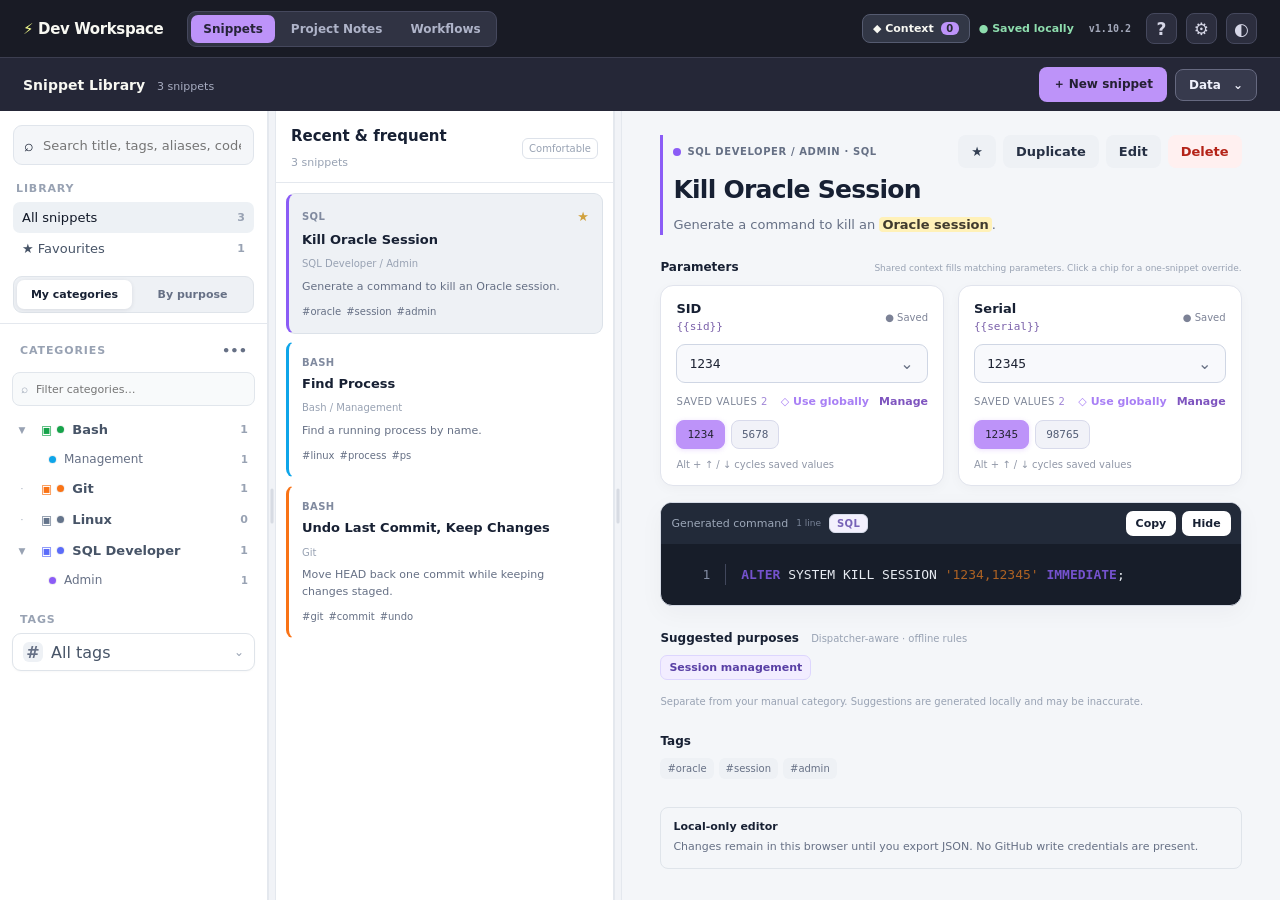
==== commit edf23141: "Add files via upload" ====
--- a/index.html
+++ b/index.html
@@ -1,3 +1,3 @@
-<!doctype html><html lang="en"><head><meta charset="UTF-8"/><meta name="viewport" content="width=device-width,initial-scale=1.0"/><title>Dev Snippet Editor</title>  <script type="module" crossorigin src="/assets/index-DYfkWCHJ.js"></script>
-  <link rel="stylesheet" crossorigin href="/assets/index-DCNRnizS.css">
+<!doctype html><html lang="en"><head><meta charset="UTF-8"/><meta name="viewport" content="width=device-width,initial-scale=1.0"/><title>Dev Snippet Editor</title>  <script type="module" crossorigin src="/assets/index-Bqk-K_at.js"></script>
+  <link rel="stylesheet" crossorigin href="/assets/index-7wOAE0qf.css">
 </head><body><div id="root"></div></body></html>
--- a/assets/index-7wOAE0qf.css
+++ b/assets/index-7wOAE0qf.css
@@ -0,0 +1 @@
+:root{font-family:Inter,ui-sans-serif,system-ui,-apple-system,BlinkMacSystemFont,Segoe UI,sans-serif;color:#172033;background:#f4f6f9}*{box-sizing:border-box}body{margin:0;min-width:320px}button,input,textarea,select{font:inherit}button{cursor:pointer;border:0}.app{min-height:100vh}header{min-height:76px;display:flex;align-items:center;justify-content:space-between;gap:20px;padding:14px 28px;background:#111827;color:#fff}.brand{font-weight:800;font-size:18px}.sub{font-size:12px;color:#9ca7b8;margin-top:4px}.actions{display:flex;align-items:center;gap:8px}.dirty{font-size:12px;color:#f5d68b}.primary,.secondary,.danger,.icon{border-radius:8px;padding:9px 13px;font-size:13px;font-weight:700}.primary{background:#fff;color:#111827}.secondary{background:#eef1f5;color:#263044}.danger{background:#fff0f0;color:#b42318}.icon{background:#eef1f5;color:#344054;min-width:38px}main{display:grid;grid-template-columns:245px 315px minmax(0,1fr);min-height:calc(100vh - 76px)}aside,.list{background:#fff;border-right:1px solid #e4e8ee}aside{padding:18px 14px}.search{display:flex;gap:7px;align-items:center;background:#f4f6f9;border:1px solid #e0e5ec;border-radius:9px;padding:0 10px;height:40px}.search input{border:0;outline:0;background:transparent;width:100%;font-size:13px}.new{width:100%;margin:14px 0 18px;padding:10px;border-radius:8px;background:#172033;color:#fff;font-weight:800}.block{margin-bottom:20px}.block h4{margin:0;padding:0 8px 7px;font-size:11px;text-transform:uppercase;letter-spacing:.08em;color:#98a2b3}.blockhead{display:flex;align-items:center;justify-content:space-between}.filter{width:100%;display:flex;justify-content:space-between;align-items:center;text-align:left;background:transparent;color:#475467;border-radius:7px;padding:8px 9px;font-size:13px}.filter:hover,.filter.active{background:#edf1f5;color:#111827}.filter b{font-size:11px;color:#98a2b3}.link{background:transparent;color:#667085;font-size:11px;padding:2px 4px}select{width:100%;padding:8px;border:1px solid #dfe4ea;border-radius:7px;background:#fff}.pane{padding:21px 18px 15px;border-bottom:1px solid #e4e8ee}.pane h1{margin:0 0 3px;font-size:17px}.pane span{font-size:11px;color:#98a2b3}.cards{padding:8px;overflow:auto;max-height:calc(100vh - 136px)}.card{display:block;width:100%;text-align:left;padding:13px 12px;margin-bottom:5px;background:transparent;border:1px solid transparent;border-radius:9px;color:#172033}.card:hover{background:#f7f8fa}.card.selected{background:#eef1f5;border-color:#dce2e9}.ctop{display:flex;justify-content:space-between;font-size:10px;text-transform:uppercase;color:#98a2b3}.card>b{display:block;margin:6px 0 4px;font-size:13px}.card p{margin:0 0 8px;font-size:11px;line-height:1.4;color:#667085}.tags{display:flex;flex-wrap:wrap;gap:5px}.tags span{font-size:10px;color:#667085}.tags.big span{background:#eef1f5;border-radius:6px;padding:5px 7px}.detail{padding:30px clamp(20px,5vw,70px);overflow:auto}.dhead{display:flex;justify-content:space-between;gap:20px}.dhead small{text-transform:uppercase;font-weight:800;letter-spacing:.08em;color:#667085;font-size:10px}.dhead h2{margin:6px 0;font-size:25px;letter-spacing:-.03em}.dhead p{margin:0;color:#667085;font-size:13px}.dactions{display:flex;gap:7px;align-items:flex-start}.code{margin-top:25px;border:1px solid #dfe4ea;border-radius:10px;overflow:hidden;background:#171d29}.code>div{display:flex;justify-content:space-between;align-items:center;padding:8px 10px;background:#222a39;color:#9ca7b8;font-size:11px}.code>div button{background:#fff;color:#172033;border-radius:7px;padding:6px 10px;font-size:11px;font-weight:700}.code pre,.live pre{margin:0;padding:20px;overflow:auto;color:#e7ebf2;font:13px/1.65 SFMono-Regular,Consolas,monospace;white-space:pre-wrap}.generated,.section{margin-top:25px}.section h3{font-size:12px;margin:0 0 10px}.paramgrid{display:grid;grid-template-columns:repeat(2,minmax(0,1fr));gap:14px}.paramhead{display:flex;justify-content:space-between;gap:8px;margin-bottom:6px}.paramhead b{display:block;font-size:12px}.paramhead code{display:block;margin-top:2px;color:#98a2b3;font-size:10px}.combo{position:relative}.combo input{width:100%;padding:9px 34px 9px 10px;border:1px solid #d7dde5;border-radius:8px;outline:none}.arrow{position:absolute;right:1px;top:1px;bottom:1px;width:32px;background:transparent;color:#667085}.menu{position:absolute;z-index:20;left:0;right:0;top:calc(100% + 5px);background:#fff;border:1px solid #dfe4ea;border-radius:8px;box-shadow:0 10px 25px #0002;max-height:190px;overflow:auto}.menurow{display:flex;border-bottom:1px solid #f1f3f5}.menurow>button:first-child{flex:1;text-align:left;background:#fff;padding:9px 10px}.menurow .x{background:#fff;color:#98a2b3;padding:8px 10px}.quick{display:flex;flex-wrap:wrap;gap:5px;margin-top:6px}.quick button{background:#eef1f5;color:#475467;border-radius:6px;padding:4px 7px;font:10px monospace}.note{display:flex;flex-direction:column;gap:6px;margin-top:28px;padding:12px;border:1px solid #dfe4ea;border-radius:8px}.note b{font-size:11px}.note span{font-size:11px;line-height:1.5;color:#667085}.toast{position:fixed;right:22px;bottom:22px;z-index:50;background:#111827;color:#fff;border-radius:8px;padding:10px 14px;font-size:12px;box-shadow:0 8px 25px #0002}.backdrop{position:fixed;inset:0;z-index:30;background:#11182799;display:grid;place-items:center;padding:20px}.modal{width:min(900px,96vw);max-height:92vh;overflow:auto;background:#fff;border-radius:12px;box-shadow:0 20px 70px #0004}.modal.small{width:min(620px,94vw)}.modalhead{display:flex;justify-content:space-between;gap:15px;padding:20px 22px;border-bottom:1px solid #e4e8ee}.modalhead h2{margin:0 0 4px;font-size:18px}.modalhead p{margin:0;color:#98a2b3;font-size:11px}.form{display:grid;grid-template-columns:1fr 1fr;gap:14px;padding:20px 22px}.form label{display:flex;flex-direction:column;gap:6px;color:#475467;font-size:11px;font-weight:750}.form input,.form textarea{border:1px solid #d7dde5;border-radius:7px;padding:9px 10px;outline:none;color:#172033}.wide{grid-column:1/-1}.inline{display:flex;gap:6px}.inline input{flex:1;min-width:0}.codeinput{font:12px/1.6 monospace;resize:vertical}.tagpick{position:relative}.tagbox{min-height:40px;display:flex;flex-wrap:wrap;align-items:center;gap:5px;border:1px solid #d7dde5;border-radius:8px;padding:5px 7px}.tagbox input{flex:1;min-width:120px;border:0!important;padding:5px 2px!important}.chip{display:inline-flex;gap:4px;align-items:center;background:#eef1f5;border-radius:6px;padding:5px 7px;color:#475467;font-size:11px}.chip button{background:transparent;color:#98a2b3;padding:0}.tagmenu{position:absolute;z-index:25;left:0;right:0;top:calc(100% + 5px);background:#fff;border:1px solid #dfe4ea;border-radius:8px;box-shadow:0 12px 28px #0002;overflow:hidden}.tagmenu button{display:block;width:100%;padding:9px 10px;background:#fff;text-align:left;color:#344054}.tagmenu button:hover{background:#f5f7f9}.tagmenu .create{border-top:1px solid #eef1f5;font-weight:800}.detected{border:1px solid #e0e5ec;border-radius:9px;padding:12px}.detected h3,.live h3{display:flex;justify-content:space-between;margin:0 0 8px;font-size:11px;text-transform:uppercase;letter-spacing:.06em;color:#475467}.detected h3 span{color:#98a2b3}.detrow{display:grid;grid-template-columns:150px minmax(140px,1fr) auto;gap:8px;align-items:start;padding:9px 0;border-top:1px solid #eef1f5}.detrow code{padding:9px 0;font-size:11px;color:#475467}.minivals{grid-column:2/-1;display:flex;flex-wrap:wrap;gap:5px}.minivals span{display:inline-flex;gap:5px;align-items:center;background:#f1f3f5;border-radius:6px;padding:4px 6px;font:10px monospace;color:#475467}.minivals button{background:transparent;color:#98a2b3;padding:0}.muted{color:#98a2b3;font-size:12px}.live{background:#171d29;border:1px solid #dfe4ea;border-radius:9px;overflow:hidden}.live h3{margin:0;padding:9px 11px;background:#222a39;color:#9ca7b8}.check{flex-direction:row!important;align-items:center}.check input{width:auto}.modalfoot{display:flex;justify-content:flex-end;gap:8px;padding:14px 22px;border-top:1px solid #e4e8ee}.catlist{padding:10px 20px}.catrow{display:flex;align-items:center;justify-content:space-between;gap:15px;padding:11px 0;border-bottom:1px solid #eef1f5}.catrow>div:first-child{display:flex;flex-direction:column;gap:3px}.catrow b{font-size:12px}.catrow span{font-size:10px;color:#98a2b3}.catrow>div:last-child{display:flex;gap:6px}.empty{padding:30px;text-align:center;color:#98a2b3;font-size:13px}@media(max-width:1050px){main{grid-template-columns:210px 280px minmax(0,1fr)}.detail{padding:25px 30px}}@media(max-width:800px){header{align-items:flex-start}.actions .secondary{display:none}main{grid-template-columns:190px minmax(0,1fr)}.detail{grid-column:1/-1;border-top:1px solid #e4e8ee}.paramgrid{grid-template-columns:1fr}}@media(max-width:600px){header{flex-direction:column;padding:14px 16px}.actions{width:100%}.actions .primary{flex:1}main{display:block}aside{border-right:0;border-bottom:1px solid #e4e8ee}.block{display:none}.list{max-height:42vh;overflow:auto}.cards{max-height:34vh}.detail{padding:22px 16px}.dhead{flex-direction:column}.form{grid-template-columns:1fr}.wide{grid-column:auto}.detrow{grid-template-columns:1fr}.minivals{grid-column:auto}}.filter.subcategory{padding-left:25px;font-size:12px;color:#667085}.dropzone{outline:1px solid transparent}.dropzone:hover{outline-color:#d5dbe3}.draggable{cursor:grab}.draggable:active{cursor:grabbing}.cardpath{display:block;color:#98a2b3;font-size:10px;margin:3px 0 6px}.desc-pop{background:#fff1b8;color:#403a2d;padding:0 3px;border-radius:4px;font-weight:750}.fieldhelp{display:block;color:#98a2b3;font-size:10px;font-weight:500;line-height:1.5}.fieldhelp code{background:#f3f5f7;padding:2px 4px;border-radius:4px}.descpreview{border:1px solid #e0e5ec;border-radius:8px;padding:10px;background:#f8fafb;color:#475467;font-size:12px;font-weight:500}.catgroup{border-bottom:1px solid #eef1f5}.subcatrow{display:flex;justify-content:space-between;align-items:center;padding:6px 12px 8px 24px;color:#667085;font-size:11px}.carddesc{display:-webkit-box;-webkit-line-clamp:3;-webkit-box-orient:vertical;overflow:hidden;max-height:4.2em}.dropzone.drag-over{background:#dfe7f2!important;outline:2px solid #667085!important;outline-offset:-2px;color:#111827!important}.filter.subcategory b{margin-left:auto;font-size:10px;color:#98a2b3}.shortcutbar{margin-top:22px;display:flex;flex-wrap:wrap;gap:8px 14px;padding:10px 12px;border:1px solid #e0e5ec;border-radius:8px;background:#f8fafb;color:#667085;font-size:10px}.shortcutbar span{display:flex;align-items:center;gap:5px}.shortcutbar kbd{border:1px solid #d4dae2;border-bottom-width:2px;border-radius:5px;padding:2px 5px;background:#fff;color:#344054;font:10px ui-monospace,SFMono-Regular,Consolas,monospace}.dropzone.drag-over{background:#dfe7f2!important;outline:2px solid #475467!important;box-shadow:inset 0 0 0 1px #fff}.dhead{align-items:flex-start}.dcontent{min-width:0;flex:1}.detailtitle{margin:6px 0 10px;max-width:48rem;line-height:1.12;overflow-wrap:anywhere}.detaildesc{max-width:52rem;color:#667085;font-size:13px;line-height:1.65;white-space:pre-wrap;overflow-wrap:anywhere}.dactions{flex:0 0 auto}.catidentity{min-width:150px}.catname,.subname{background:transparent;color:#172033;font-weight:700;padding:0;text-align:left;cursor:default}.catpick,.subpick{background:transparent;color:#172033;font-weight:800;padding:3px 0;text-align:left}.catpick:hover,.subpick:hover{text-decoration:underline}.catactions{display:flex;gap:6px;align-items:flex-end;flex-wrap:wrap;justify-content:flex-end}.defaultlang{display:flex;flex-direction:column;gap:3px;color:#98a2b3;font-size:9px;font-weight:700;text-transform:uppercase;letter-spacing:.05em}.defaultlang input{width:120px;border:1px solid #d7dde5;border-radius:6px;padding:7px 8px;color:#344054;text-transform:none;letter-spacing:0;font-size:11px;font-weight:500}.subpick,.subname{font-size:11px}@media(max-width:760px){.dhead{flex-direction:column}.dactions{width:100%;justify-content:flex-start}.catrow{align-items:flex-start;flex-direction:column}.catactions{justify-content:flex-start}}.dhead{display:block!important;width:100%;padding-left:10px;border-left:3px solid var(--accent,#cbd5e1)}.dtop{display:flex;align-items:center;justify-content:space-between;gap:16px;width:100%;margin-bottom:8px}.dtop>small{min-width:0;display:flex;align-items:center;gap:6px;color:#667085;font-weight:750;text-transform:uppercase;letter-spacing:.06em}.category-pill-dot,.color-dot,.sidebar-color-dot{display:inline-block;width:8px;height:8px;border-radius:999px;flex:0 0 auto}.detailtitle{width:100%;max-width:none!important;margin:4px 0 10px!important;line-height:1.1;overflow-wrap:anywhere}.detaildesc{width:100%;max-width:none!important;line-height:1.65;white-space:pre-wrap;overflow-wrap:anywhere}.dactions{flex:0 0 auto;display:flex;gap:7px}.filter.dropzone{position:relative;align-items:center}.sidebar-color-dot{background:var(--item-color,#cbd5e1);margin-right:7px;box-shadow:0 0 0 1px #00000010}.card.draggable{border-left:3px solid var(--card-accent,#e5e7eb)!important}.colorfield{display:flex;flex-direction:column;gap:3px;color:#98a2b3;font-size:9px;font-weight:700;text-transform:uppercase;letter-spacing:.05em}.colorcontrol{display:flex;align-items:center;gap:5px}.colorcontrol input[type=color],.mini-color{width:30px;height:29px;padding:2px;border:1px solid #d7dde5;border-radius:6px;background:#fff;cursor:pointer}.colorcontrol code{color:#667085;font-size:9px;text-transform:none;letter-spacing:0}.catpick,.catname,.subpick,.subname{display:inline-flex;align-items:center;gap:7px}.subactions{display:flex;align-items:center;gap:8px}.subcatrow{gap:12px}@media(max-width:760px){.dtop{align-items:flex-start;flex-direction:column}.dactions{order:-1;align-self:flex-end}}.category-line{display:flex;align-items:center;gap:2px}.category-line>.filter{flex:1}.collapse-toggle{width:22px;height:30px;display:grid;place-items:center;background:transparent;color:#98a2b3;border-radius:6px;padding:0;font-size:12px}.collapse-toggle:hover{background:#f2f4f7;color:#344054}.filter.subcategory{width:calc(100% - 24px);margin-left:24px}.modal-collapse{width:20px;height:24px;display:grid;place-items:center;background:transparent;color:#98a2b3;padding:0;border-radius:5px}.modal-collapse:hover{background:#f2f4f7;color:#344054}.catidentity{display:flex;align-items:center;gap:4px}.tagfilter{position:relative}.tagfilter-trigger{width:100%;display:flex;align-items:center;justify-content:space-between;gap:10px;min-height:38px;padding:8px 10px;background:#fff;border:1px solid #dfe4ea;border-radius:9px;color:#475467;text-align:left;box-shadow:0 1px 2px #10182808}.tagfilter-trigger:hover{border-color:#cfd6df;background:#fbfcfd}.tagfilter-trigger.active{border-color:#b7c0cb;background:#f8fafc;color:#172033}.tagfilter-trigger-main{display:flex;align-items:center;gap:8px;min-width:0}.tagfilter-icon{display:grid;place-items:center;width:20px;height:20px;border-radius:6px;background:#eef1f5;color:#667085;font-weight:800}.tagfilter-chevron{color:#98a2b3;font-size:12px}.tagfilter-popover{position:absolute;z-index:30;left:0;right:0;top:calc(100% + 6px);background:#fff;border:1px solid #dfe4ea;border-radius:10px;box-shadow:0 14px 34px #10182824;overflow:hidden}.tagfilter-search{display:flex;align-items:center;gap:6px;padding:8px;border-bottom:1px solid #eef1f5}.tagfilter-search input{min-width:0;width:100%;border:0;outline:0;background:transparent;font-size:12px}.tagfilter-search>button{background:transparent;color:#98a2b3;padding:2px 4px}.tagfilter-options{max-height:260px;overflow:auto;padding:5px}.tagfilter-option{width:100%;display:grid;grid-template-columns:1fr auto;gap:3px 8px;align-items:center;padding:8px 9px;border-radius:7px;background:transparent;color:#475467;text-align:left}.tagfilter-option:hover{background:#f6f8fa}.tagfilter-option.selected{background:#eef2f6;color:#172033}.tagfilter-option small{grid-column:1;color:#98a2b3;font-size:9px}.tagfilter-option b{grid-column:2;grid-row:1/3;color:#344054}.tag-option-chip{display:inline-flex;width:max-content;max-width:100%;padding:4px 7px;border-radius:999px;background:#eef1f5;color:#475467;font-size:11px;font-weight:650}.tagfilter-empty{padding:16px 10px;color:#98a2b3;text-align:center;font-size:11px}.appheader{gap:18px}.header-left{display:flex;align-items:center;gap:18px;min-width:0;flex-wrap:wrap}.topnav{display:flex;align-items:center;gap:4px;padding:3px;background:#eef1f5;border-radius:9px}.navtab{padding:7px 10px;border-radius:7px;background:transparent;color:#667085;font-size:11px;font-weight:700}.navtab.active{background:#fff;color:#172033;box-shadow:0 1px 3px #10182818}.header-shortcuts{display:flex;align-items:center;gap:10px;flex-wrap:wrap;color:#667085;font-size:9px}.header-shortcuts span{display:flex;align-items:center;gap:4px;white-space:nowrap}.header-shortcuts kbd{border:1px solid #d4dae2;border-bottom-width:2px;border-radius:5px;padding:2px 5px;background:#fff;color:#344054;font:9px ui-monospace,SFMono-Regular,Consolas,monospace}.notes-hint{color:#98a2b3;font-size:10px}.notesapp{height:100vh;display:flex;flex-direction:column;background:#f5f7fa;color:#172033}.notes-layout{min-height:0;flex:1;display:grid;grid-template-columns:260px 1fr}.notes-tree{min-height:0;overflow:auto;border-right:1px solid #e2e7ed;background:#fff;padding:12px 9px}.notes-tree-head{display:flex;align-items:center;justify-content:space-between;padding:3px 5px 10px}.new-note{background:#172033;color:#fff;border-radius:7px;padding:6px 8px;font-size:10px}.notes-search{margin-bottom:10px}.note-tree-list{display:flex;flex-direction:column;gap:2px}.note-tree-row{display:flex;align-items:center;min-height:31px;border-radius:7px}.note-tree-row:hover{background:#f6f8fa}.note-tree-row.selected{background:#eef2f6}.note-caret{width:20px;background:transparent;color:#98a2b3;padding:0}.note-title{min-width:0;flex:1;overflow:hidden;text-overflow:ellipsis;white-space:nowrap;background:transparent;text-align:left;color:#475467;padding:5px 2px;font-size:11px;font-weight:650}.note-tree-row.selected .note-title{color:#172033;font-weight:800}.note-addsub{opacity:0;width:24px;background:transparent;color:#667085;padding:3px}.note-tree-row:hover .note-addsub{opacity:1}.notes-work{min-width:0;min-height:0;display:flex;flex-direction:column;padding:18px}.notes-toolbar{display:flex;align-items:flex-end;justify-content:space-between;gap:18px;margin-bottom:12px}.notes-toolbar small{font-size:9px;color:#98a2b3;font-weight:800;letter-spacing:.08em}.notes-toolbar h1{margin:2px 0 0;font-size:22px}.notes-tools{display:flex;align-items:center;gap:7px;flex-wrap:wrap;justify-content:flex-end}.segmented{display:flex;padding:3px;background:#e9edf2;border-radius:8px}.segmented button{background:transparent;color:#667085;padding:6px 9px;border-radius:6px;font-size:10px}.segmented button.active{background:#fff;color:#172033;box-shadow:0 1px 2px #10182814}.md-workspace{min-height:0;flex:1;display:grid;border:1px solid #dfe4ea;border-radius:11px;overflow:hidden;background:#fff;box-shadow:0 1px 3px #1018280c}.md-workspace.mode-split{grid-template-columns:1fr 1fr}.md-workspace.mode-edit,.md-workspace.mode-view{grid-template-columns:1fr}.md-editor{min-width:0;width:100%;height:100%;resize:none;border:0;outline:0;padding:22px;background:#fbfcfd;color:#172033;font:13px/1.65 ui-monospace,SFMono-Regular,Consolas,monospace;tab-size:2}.md-preview{min-width:0;height:100%;overflow:auto;padding:24px 30px;border-left:1px solid #e6eaf0;color:#344054;font-size:13px;line-height:1.7}.mode-view .md-preview{border-left:0;max-width:1000px;width:100%;margin:0 auto}.md-preview h1,.md-preview h2,.md-preview h3,.md-preview h4{color:#172033;line-height:1.25;margin:1.2em 0 .45em}.md-preview h1{font-size:28px;border-bottom:1px solid #e8ecf1;padding-bottom:8px}.md-preview h2{font-size:21px}.md-preview h3{font-size:17px}.md-preview p{margin:.55em 0}.md-preview ul,.md-preview ol{padding-left:24px}.md-preview li{margin:3px 0}.md-preview code{background:#eef1f5;border-radius:5px;padding:2px 5px;font:12px ui-monospace,SFMono-Regular,Consolas,monospace}.md-preview pre{overflow:auto;background:#172033;color:#f8fafc;border-radius:9px;padding:15px 17px}.md-preview pre code{background:transparent;color:inherit;padding:0}.md-preview blockquote{margin:12px 0;padding:7px 14px;border-left:3px solid #98a2b3;background:#f8fafc;color:#667085}.md-preview a{color:#3659c9}.md-preview hr{border:0;border-top:1px solid #e3e7ed;margin:22px 0}.md-gap{height:7px}.notes-empty{margin:auto;text-align:center}@media(max-width:900px){.header-shortcuts{display:none}.notes-layout{grid-template-columns:210px 1fr}.md-workspace.mode-split{grid-template-columns:1fr}.mode-split .md-preview{display:none}}.md-toolbar{display:flex;align-items:center;justify-content:space-between;gap:12px;margin-bottom:8px;padding:7px 8px;border:1px solid #dfe4ea;border-radius:9px;background:#fff;box-shadow:0 1px 2px #10182808}.md-toolbar-group{display:flex;align-items:center;gap:4px;flex-wrap:wrap}.md-toolbar button{min-width:30px;height:30px;display:grid;place-items:center;padding:0 8px;border:1px solid transparent;border-radius:6px;background:#f5f7f9;color:#475467;font-size:11px;font-weight:750}.md-toolbar button:hover{border-color:#d8dee6;background:#fff;color:#172033}.md-toolbar button:active{transform:translateY(1px)}.md-toolbar-hint{flex:0 0 auto;color:#98a2b3;font-size:9px;white-space:nowrap}.md-preview .task-list{list-style:none;padding-left:4px}.md-preview .task-item{display:flex;align-items:center;gap:7px}.md-preview .task-item input{margin:0}@media(max-width:900px){.md-toolbar{align-items:flex-start;flex-direction:column}.md-toolbar-hint{white-space:normal}}.md-table-wrap{width:100%;overflow-x:auto;margin:16px 0}.md-preview table{width:100%;border-collapse:collapse;border-spacing:0;font-size:12px}.md-preview th,.md-preview td{padding:9px 11px;border:1px solid #dfe4ea;vertical-align:top}.md-preview th{background:#f5f7f9;color:#172033;font-weight:800}.md-preview tbody tr:nth-child(2n){background:#fbfcfd}.collapsible-code{margin-top:16px;overflow:hidden}.collapsible-code.collapsed{background:#222a39}.collapsible-code-head{display:flex;align-items:center;justify-content:space-between;gap:12px;padding:8px 10px;background:#222a39;color:#9ca7b8}.collapsible-code-title{display:flex;align-items:center;gap:8px;font-size:11px}.collapsible-code-title small{color:#788397;font-size:9px}.collapsible-code-actions{display:flex;align-items:center;gap:6px}.collapsible-code-actions button{background:#fff;color:#172033;border-radius:7px;padding:6px 9px;font-size:10px;font-weight:700}.collapsible-code-actions .code-secondary{background:#313b4d;color:#dbe2ec}.collapsible-code-actions .code-toggle{min-width:48px}.snippet-code-pre{transition:max-height .18s ease;margin:0;overflow:auto}.snippet-code-pre.limited{max-height:calc((1.65em * var(--visible-rows,6)) + 40px)}.snippet-code-pre.full{max-height:none}.search-hit{background:#fff0a8;color:inherit;padding:0 1px;border-radius:3px}.card-bottom{display:flex;align-items:flex-end;justify-content:space-between;gap:8px}.card-bottom .tags{min-width:0}.usage-meta{flex:0 0 auto;color:#98a2b3;font-size:8px;white-space:nowrap}.search-empty{display:flex;flex-direction:column;align-items:center;justify-content:center;gap:6px;min-height:180px;padding:24px;color:#667085;text-align:center}.search-empty b{color:#344054;font-size:12px}.search-empty span{max-width:230px;font-size:10px;line-height:1.5}.category-search{display:flex;align-items:center;gap:6px;margin:4px 0 8px;padding:0 8px;min-height:34px;border:1px solid #e1e6ec;border-radius:8px;background:#f8fafb}.category-search>span{color:#98a2b3;font-size:12px}.category-search input{min-width:0;flex:1;border:0;outline:0;background:transparent;color:#344054;font-size:11px}.category-search button{background:transparent;color:#98a2b3;padding:2px 4px;font-size:14px}.category-search-empty{padding:10px 8px;color:#98a2b3;font-size:10px;text-align:center}.quick{display:flex;flex-wrap:wrap;gap:5px}.quick button.selected{background:#172033!important;color:#fff!important;box-shadow:0 0 0 1px #172033}.sectionhead{display:flex;align-items:baseline;justify-content:space-between;gap:14px;margin-bottom:10px}.sectionhead h3{margin:0}.sectionhead small{color:#98a2b3;font-size:9px;line-height:1.4;text-align:right}@media(max-width:700px){.sectionhead{align-items:flex-start;flex-direction:column}.sectionhead small{text-align:left}}.category-head-actions{display:flex;align-items:center;gap:7px}.category-head-actions .link{font-size:9px}.collapse-toggle{font-size:9px!important}.quick.quick-all{display:flex;flex-wrap:wrap;gap:6px;margin-top:7px}.quick.quick-all button{max-width:100%;padding:5px 8px;border:1px solid #dfe4ea;border-radius:7px;background:#f7f9fb;color:#475467;font:10px ui-monospace,SFMono-Regular,Consolas,monospace;overflow:hidden;text-overflow:ellipsis;white-space:nowrap}.quick.quick-all button:hover{border-color:#bfc7d2;background:#fff;color:#172033}.quick.quick-all button.selected{background:#172033!important;border-color:#172033!important;color:#fff!important;box-shadow:none}.app-version{font:700 11px ui-monospace,SFMono-Regular,Consolas,monospace;color:#abb2bf;padding:5px 7px;border:1px solid #45475b;border-radius:6px;white-space:nowrap}.workspace-pref{display:flex;align-items:center;gap:8px;flex-shrink:0}.theme-switch{padding:8px 10px;border:1px solid #6272a4;border-radius:8px;background:#282a36;color:#f8f8f2;font-size:11px;font-weight:700;white-space:nowrap}.theme-switch:hover{border-color:#bd93f9;background:#44475a}.theme-dark-label{display:none}[data-theme=dracula] .theme-dark-label{display:inline}[data-theme=dracula] .theme-light-label{display:none}[data-theme=dracula]{color-scheme:dark;color:#f8f8f2;background:#282a36}[data-theme=dracula] body,[data-theme=dracula] .app,[data-theme=dracula] .notesapp{background:#282a36;color:#f8f8f2}[data-theme=dracula] header{background:#191a21;color:#f8f8f2}[data-theme=dracula] .brand,[data-theme=dracula] .notes-toolbar h1{color:#f8f8f2}[data-theme=dracula] .app-version{color:#bd93f9}[data-theme=dracula] .theme-switch{background:#44475a;border-color:#6272a4;color:#f8f8f2}[data-theme=dracula] .theme-switch:hover{border-color:#ff79c6}[data-theme=dracula] aside,[data-theme=dracula] .list,[data-theme=dracula] .notes-tree,[data-theme=dracula] .modal,[data-theme=dracula] .md-workspace,[data-theme=dracula] .md-preview,[data-theme=dracula] .md-toolbar{background:#282a36!important;color:#f8f8f2;border-color:#44475a}[data-theme=dracula] .detail,[data-theme=dracula] .notes-work{background:#282a36;color:#f8f8f2}[data-theme=dracula] .pane,[data-theme=dracula] .catrow,[data-theme=dracula] .catgroup,[data-theme=dracula] .subcatrow,[data-theme=dracula] .modalhead,[data-theme=dracula] .modalfoot,[data-theme=dracula] .notes-toolbar{border-color:#44475a}[data-theme=dracula] h1,[data-theme=dracula] h2,[data-theme=dracula] h3,[data-theme=dracula] h4,[data-theme=dracula] .detailtitle,[data-theme=dracula] .card>b,[data-theme=dracula] .catname,[data-theme=dracula] .catpick,[data-theme=dracula] .subname,[data-theme=dracula] .subpick,[data-theme=dracula] .note-title,[data-theme=dracula] .md-preview h1,[data-theme=dracula] .md-preview h2,[data-theme=dracula] .md-preview h3{color:#f8f8f2}[data-theme=dracula] .card,[data-theme=dracula] .filter,[data-theme=dracula] .dropzone,[data-theme=dracula] .note-tree-row{color:#f8f8f2;background:transparent}[data-theme=dracula] .card:hover,[data-theme=dracula] .card.selected,[data-theme=dracula] .filter:hover,[data-theme=dracula] .filter.active,[data-theme=dracula] .note-tree-row:hover,[data-theme=dracula] .note-tree-row.selected,[data-theme=dracula] .tagfilter-option:hover,[data-theme=dracula] .tagfilter-option.selected{background:#44475a!important;color:#f8f8f2!important;border-color:#6272a4}[data-theme=dracula] .search,[data-theme=dracula] .notes-search,[data-theme=dracula] .category-search,[data-theme=dracula] .tagfilter-trigger,[data-theme=dracula] .tagfilter-popover,[data-theme=dracula] .tagfilter-search,[data-theme=dracula] .tagfilter-options,[data-theme=dracula] .tagfilter-option,[data-theme=dracula] .tag-menu,[data-theme=dracula] .tagmenu,[data-theme=dracula] .tagshell,[data-theme=dracula] .combo,[data-theme=dracula] .combomenu,[data-theme=dracula] .comboitem,[data-theme=dracula] .descpreview,[data-theme=dracula] .shortcutbar{background:#343746!important;color:#f8f8f2!important;border-color:#6272a4!important}[data-theme=dracula] input,[data-theme=dracula] textarea,[data-theme=dracula] select{background:#343746!important;color:#f8f8f2!important;border-color:#6272a4!important;caret-color:#ff79c6}[data-theme=dracula] input::placeholder,[data-theme=dracula] textarea::placeholder{color:#a5a8bf}[data-theme=dracula] .md-editor{background:#21222c!important;color:#f8f8f2!important}[data-theme=dracula] .md-preview{color:#f8f8f2!important}[data-theme=dracula] .md-preview p,[data-theme=dracula] .md-preview li,[data-theme=dracula] .detaildesc,[data-theme=dracula] .card p{color:#c9cbd8}[data-theme=dracula] .md-preview code,[data-theme=dracula] .md-preview th,[data-theme=dracula] .md-preview td{background:#343746;color:#f8f8f2;border-color:#6272a4}[data-theme=dracula] .md-preview blockquote{background:#343746;color:#bd93f9;border-left-color:#bd93f9}[data-theme=dracula] .md-preview a{color:#8be9fd}[data-theme=dracula] .md-preview pre,[data-theme=dracula] .code{background:#21222c!important;color:#f8f8f2}[data-theme=dracula] .code>div,[data-theme=dracula] .codehead{background:#343746!important;color:#f8f8f2}[data-theme=dracula] .secondary,[data-theme=dracula] .icon,[data-theme=dracula] .md-toolbar button,[data-theme=dracula] .tagchip,[data-theme=dracula] .tag-option-chip,[data-theme=dracula] .quick button,[data-theme=dracula] .tags.big span{background:#44475a!important;color:#f8f8f2!important;border-color:#6272a4}[data-theme=dracula] .primary,[data-theme=dracula] .new,[data-theme=dracula] .new-note{background:#bd93f9!important;color:#21222c!important}[data-theme=dracula] .danger{background:#5f354c;color:#ff79c6}[data-theme=dracula] .quick button.selected{background:#bd93f9!important;color:#21222c!important;border-color:#bd93f9!important}[data-theme=dracula] .topnav,[data-theme=dracula] .segmented{background:#44475a}[data-theme=dracula] .navtab,[data-theme=dracula] .segmented button{color:#c9cbd8}[data-theme=dracula] .navtab.active,[data-theme=dracula] .segmented button.active{background:#bd93f9;color:#21222c}[data-theme=dracula] .header-shortcuts kbd{background:#44475a;border-color:#6272a4;color:#f8f8f2}[data-theme=dracula] .link,[data-theme=dracula] .tiny-link{color:#8be9fd}[data-theme=dracula] .desc-pop,[data-theme=dracula] .search-hit{background:#62537f;color:#f8f8f2}[data-theme=dracula] .backdrop{background:#101116b8}[data-theme=dracula] .dropzone.drag-over{background:#51406b!important;outline-color:#bd93f9!important}[data-theme=dracula] .note-tree-row.selected .note-title{color:#bd93f9}@media(max-width:1100px){.appheader{flex-wrap:wrap}.workspace-pref{margin-left:auto}}@media(max-width:600px){.workspace-pref{order:1}.appheader .actions{order:2}.theme-switch{padding:7px}}.settings-open-btn{white-space:nowrap}.settings-modal{width:min(680px,96vw);max-height:90vh;overflow:auto}.settings-body{padding:12px 22px 18px;display:grid;gap:14px}.settings-group{padding:14px;border:1px solid var(--border,#dfe4ea);border-radius:10px;display:grid;gap:12px}.settings-group h3{margin:0;font-size:13px}.settings-field{display:grid;grid-template-columns:1fr auto;gap:6px 12px;align-items:center;font-size:12px;color:inherit}.settings-field select,.settings-field input[type=range]{grid-column:1/-1;width:100%}.settings-field select{border:1px solid #aab1bc;border-radius:7px;padding:9px;background:var(--panel,#fff);color:inherit}.settings-field strong{font-size:12px}.settings-check{display:flex;align-items:center;gap:9px;font-size:12px}.settings-check input{accent-color:#8972d8;width:16px;height:16px}.settings-reset{justify-self:start}.snippet-code-pre.code-wrap{white-space:pre-wrap;overflow-wrap:anywhere}[data-theme=dracula] .settings-group{border-color:#56576a}[data-theme=dracula] .settings-field select{background:#282a36;color:#f8f8f2;border-color:#62647b}.browse-switch{display:flex;padding:3px;border:1px solid #dfe4ea;border-radius:9px;background:#eef1f5;margin:12px 0 19px;gap:3px}.browse-switch button{flex:1;min-width:0;padding:8px 5px;border-radius:7px;background:transparent;color:#667085;font-size:11px;font-weight:700}.browse-switch button.active{background:#fff;color:#172033;box-shadow:0 1px 4px #11182718}.purpose-group{font-size:10px;text-transform:uppercase;letter-spacing:.05em;color:#98a2b3;font-weight:750;margin:13px 7px 5px}.purpose-panel .filter{font-size:11px;gap:6px}.purpose-panel .filter b{flex-shrink:0}.purpose-status,.purpose-disclaimer{font-size:10px;color:#7b8494;line-height:1.5;padding:4px 7px 8px}.purpose-disclaimer{border-top:1px solid #e5e7eb;margin-top:10px;padding-top:12px}.purpose-card-label{display:block;width:fit-content;margin:5px 0 7px;padding:3px 6px;border-radius:5px;background:#e9e8ff;color:#4f46a5;font-size:10px}.purpose-chips{display:flex;flex-wrap:wrap;gap:6px;margin:10px 0}.purpose-chips span{padding:5px 8px;border:1px solid #ddd6fe;border-radius:7px;background:#f2edff;color:#5940a5;font-size:11px;font-weight:650}.purpose-chips small,.purpose-explain{color:#98a2b3;font-size:10px;line-height:1.4}.purpose-source{color:#98a2b3;font-size:10px;font-weight:400;margin-left:8px}[data-theme=dracula] .browse-switch{background:#343746;border-color:#555668}[data-theme=dracula] .browse-switch button.active{background:#44475a;color:#f8f8f2}[data-theme=dracula] .purpose-card-label,[data-theme=dracula] .purpose-chips span{background:#44405e;border-color:#68598c;color:#bd93f9}.parameter-card{min-width:0;padding:15px;border:1px solid #e1e4ed;border-radius:13px;background:#fff;box-shadow:0 3px 12px #10182808;display:flex;flex-direction:column;gap:10px}.parameter-card-head,.parameter-card-meta{display:flex;align-items:center;justify-content:space-between;gap:12px}.parameter-title{display:flex;flex-direction:column;gap:3px;min-width:0}.parameter-title b{font-size:13px}.parameter-title code,.parameter-card-head>code{font:11px/1.4 Consolas,monospace;color:#7b61aa}.parameter-status{font-size:10px;color:#7c8296;white-space:nowrap}.parameter-input-wrap{position:relative}.parameter-input-wrap input{width:100%;min-width:0;border:1px solid #cfd6e4;border-radius:9px;padding:11px 38px 11px 12px;background:#f8f9fc;color:#1e2434;outline:none;font:13px Consolas,monospace}.parameter-input-wrap input:focus{border-color:#9874df;box-shadow:0 0 0 3px #bd93f930}.parameter-picker{position:absolute;right:6px;top:5px;height:30px;width:30px;background:transparent;color:#697285}.parameter-suggestions{position:absolute;z-index:22;top:calc(100% + 5px);left:0;right:0;max-height:180px;overflow:auto;display:flex;flex-direction:column;background:#fff;border:1px solid #cfd6e4;border-radius:9px;box-shadow:0 12px 25px #0002}.parameter-suggestions button{background:transparent;text-align:left;padding:9px 12px;color:#252b3b;font:12px Consolas,monospace}.parameter-suggestions button:hover{background:#f2edfb}.parameter-card-meta{font-size:10px;color:#7e8698;text-transform:uppercase;letter-spacing:.05em}.parameter-card-meta>div{display:flex;gap:10px}.parameter-card-meta em{font-style:normal;color:#a287d7}.parameter-action{background:transparent;color:#7e54bf;font-weight:700;text-transform:none;letter-spacing:0;font-size:11px;padding:2px 0}.parameter-chips{display:flex;flex-wrap:wrap;gap:6px;min-height:25px}.parameter-chip{display:inline-flex;align-items:stretch;min-width:0;max-width:100%;border:1px solid #d8daeb;border-radius:8px;background:#f1f2f8;overflow:hidden;color:#535d76}.parameter-chip>button:first-child,.parameter-chip>span{max-width:100%;min-width:0;overflow:hidden;text-overflow:ellipsis;white-space:nowrap;background:transparent;padding:7px 10px;font:11px Consolas,monospace;color:inherit}.parameter-chip.active{background:#bd93f9;border-color:#bd93f9;color:#242434;box-shadow:0 1px 5px #bd93f94d}.parameter-chip:hover{border-color:#997ad4}.parameter-chip-delete{background:#f2d9e5;color:#812e55;padding:2px 8px;font-size:14px}.parameter-keyhint,.parameter-no-values{color:#9097a7;font-size:10px}.editor-parameter-grid{display:grid;grid-template-columns:repeat(2,minmax(0,1fr));gap:12px}.parameter-editor-label{display:flex;flex-direction:column;gap:5px;font-size:11px;color:#8790a0}.parameter-editor-label input{width:100%;min-width:0;border:1px solid #cfd6e4;border-radius:8px;padding:9px}.parameter-add-inline{display:flex;gap:8px}.parameter-add-inline input{min-width:0;flex:1;border:1px solid #cfd6e4;border-radius:8px;padding:8px;font:12px Consolas,monospace}.parameter-add-inline button{background:#bd93f9;border-radius:8px;padding:7px 12px;color:#242434;font-weight:700;white-space:nowrap}.parameter-add-inline button:disabled{opacity:.4;cursor:not-allowed}[data-theme=dracula] .parameter-card{background:#343746;color:#f8f8f2;border-color:#50536a;box-shadow:0 5px 20px #12131b44}[data-theme=dracula] .parameter-input-wrap input,[data-theme=dracula] .parameter-editor-label input,[data-theme=dracula] .parameter-add-inline input{background:#282a36;color:#f8f8f2;border-color:#6272a4}[data-theme=dracula] .parameter-suggestions{background:#343746;border-color:#6272a4}[data-theme=dracula] .parameter-suggestions button{color:#f8f8f2}[data-theme=dracula] .parameter-suggestions button:hover{background:#44475a}[data-theme=dracula] .parameter-chip{background:#44475a;color:#f8f8f2;border-color:#6272a4}[data-theme=dracula] .parameter-chip.active{background:#bd93f9;color:#282a36;border-color:#bd93f9}[data-theme=dracula] .parameter-card-head code,[data-theme=dracula] .parameter-title code{color:#8be9fd}[data-theme=dracula] .parameter-action{color:#bd93f9}@media(max-width:850px){.editor-parameter-grid{grid-template-columns:1fr}}.collapsible-code{border:1px solid #d6dbe6;border-radius:12px;overflow:hidden;box-shadow:0 7px 24px #20243b0a}.collapsible-code-head{gap:12px}.syntax-language{display:inline-flex;align-items:center;border:1px solid #d8ddea;border-radius:6px;padding:3px 7px;font-size:10px;letter-spacing:.04em;font-weight:700;color:#7863b7;background:#f3f0fd}.snippet-code-pre{tab-size:2;font-variant-ligatures:none}.snippet-code-pre .syntax-comment{color:#708090;font-style:italic}.snippet-code-pre .syntax-string{color:#ad6223}.snippet-code-pre .syntax-parameter{color:#c14487}.snippet-code-pre .syntax-number{color:#8852c6}.snippet-code-pre .syntax-keyword{color:#7552ce;font-weight:600}.snippet-code-pre .syntax-operator{color:#39698a}.snippet-code-pre .syntax-attribute{color:#2f6d99}.snippet-code-pre .syntax-tag{color:#a12f71}.snippet-code-pre .syntax-entity{color:#987018}[data-theme=dracula] .collapsible-code{border-color:#6272a4;box-shadow:0 7px 24px #10111650}[data-theme=dracula] .syntax-language{background:#44405e;border-color:#68598c;color:#bd93f9}[data-theme=dracula] .snippet-code-pre .syntax-comment{color:#6272a4}[data-theme=dracula] .snippet-code-pre .syntax-string{color:#f1fa8c}[data-theme=dracula] .snippet-code-pre .syntax-parameter{color:#ff79c6}[data-theme=dracula] .snippet-code-pre .syntax-number{color:#bd93f9}[data-theme=dracula] .snippet-code-pre .syntax-keyword{color:#ff79c6}[data-theme=dracula] .snippet-code-pre .syntax-operator{color:#ffb86c}[data-theme=dracula] .snippet-code-pre .syntax-attribute{color:#50fa7b}[data-theme=dracula] .snippet-code-pre .syntax-tag{color:#ff79c6}[data-theme=dracula] .snippet-code-pre .syntax-entity{color:#8be9fd}.snippet-code-pre .code-line{display:flex;min-width:max-content;line-height:1.65em;min-height:1.65em}.snippet-code-pre .code-line-content{white-space:pre;flex:1;min-width:0}.snippet-code-pre.code-wrap .code-line{min-width:0}.snippet-code-pre.code-wrap .code-line-content{white-space:pre-wrap;overflow-wrap:anywhere}.snippet-code-pre .code-line-number{display:inline-block;box-sizing:border-box;width:3.4em;min-width:3.4em;flex-shrink:0;padding-right:1.1em;margin-right:1.2em;text-align:right;color:#818ba1;border-right:1px solid #41475c;user-select:none;-webkit-user-select:none}.snippet-code-pre:not(.with-line-numbers) .code-line-content{min-width:max-content}.snippet-code-pre.code-wrap:not(.with-line-numbers) .code-line-content{min-width:0}.language-detection-controls{display:flex;gap:14px;align-items:center;justify-content:space-between;margin-top:7px}.language-auto-label{display:inline-flex!important;align-items:center;gap:5px!important;font-size:11px!important;cursor:pointer}.language-auto-label input{width:auto!important;margin:0}.language-detection-hint{display:block;margin-top:5px;font-size:10px;opacity:.7}.cards:has(.keyboard-active) .card.selected:not(.keyboard-active){background:var(--card-background, transparent);box-shadow:none}.cards .card.keyboard-active{border-color:var(--card-accent, #bd93f9)!important;outline:2px solid var(--card-accent, #bd93f9);outline-offset:-2px}.import-modal{width:min(850px,96vw);display:flex;flex-direction:column;max-height:92vh}.import-modal .modalhead,.import-modal .modalfoot{flex-shrink:0}.import-body{padding:20px 22px;overflow:auto;min-height:0;color:#344054}.import-modes{display:grid;grid-template-columns:1fr 1fr;gap:10px}.import-modes button{text-align:left;display:flex;flex-direction:column;gap:4px;padding:15px;border:1px solid #dfe4ea;background:#f8fafc;border-radius:10px;color:#344054}.import-modes button.active{border-color:#9270db;box-shadow:0 0 0 2px #bd93f92e;background:#f7f2ff}.import-modes strong{font-size:13px}.import-modes small{color:#7a8393;font-size:11px}.import-stats{display:grid;grid-template-columns:repeat(4,minmax(0,1fr));gap:8px;margin-top:17px}.import-stats>div{border:1px solid #e1e5eb;background:#fafbfc;border-radius:9px;padding:13px 10px;display:flex;flex-direction:column;gap:4px}.import-stats b{font-size:21px;font-weight:800}.import-stats span{font-size:10px;color:#7f8997}.import-note{font-size:11px;line-height:1.6;color:#667085;margin:14px 0}.import-list-head,.import-bulk{display:flex;justify-content:space-between;align-items:center;gap:12px;flex-wrap:wrap;margin:15px 0 10px}.import-list-head h3{font-size:13px;margin:0}.import-filter{display:flex;gap:3px;background:#eef1f6;border-radius:9px;padding:3px}.import-filter button{padding:7px 9px;color:#667085;background:transparent;border-radius:7px;font-size:11px}.import-filter button.active{background:#fff;color:#30214b;box-shadow:0 2px 5px #0001}.import-bulk{justify-content:flex-end;margin:0 0 8px;font-size:11px;color:#667085}.import-bulk button{padding:5px 9px;border:1px solid #ddd5f2;border-radius:7px;background:#f6f0ff;color:#7055ac;font-size:11px}.import-rows{max-height:300px;overflow-y:auto;border:1px solid #e2e6ed;border-radius:9px}.import-row{display:flex;align-items:center;justify-content:space-between;gap:14px;padding:10px 13px;border-bottom:1px solid #e6e9ee}.import-row:last-child{border-bottom:0}.import-row-info{display:flex;flex-direction:column;gap:4px;min-width:0}.import-row-info strong{font-size:12px;overflow-wrap:anywhere}.import-row-info span,.import-row-info small{color:#7e8897;font-size:10px}.import-row-info small{color:#8f69c3}.import-row select{min-width:165px;width:auto;font-size:11px;background:transparent}.import-new-label{color:#398057;font-size:11px;font-weight:700;white-space:nowrap}.import-empty{color:#98a2b3;text-align:center;font-size:12px;padding:15px}.import-replace-warning{background:#fff3f0;color:#8a3428;margin-top:18px;padding:17px;border-radius:10px;border:1px solid #f6c9c0;font-size:12px;line-height:1.5}.import-replace-warning p{font-size:11px}.import-replace-warning label{display:flex;align-items:center;gap:8px;font-size:12px}.import-foot{justify-content:space-between}.import-foot-right{display:flex;gap:8px}.import-foot .primary:disabled{opacity:.4;cursor:not-allowed}[data-theme=dracula] .import-body{color:#f8f8f2}[data-theme=dracula] .import-modes button,[data-theme=dracula] .import-stats>div{background:#343746;color:#f8f8f2;border-color:#555a70}[data-theme=dracula] .import-modes button.active{background:#48405f;border-color:#bd93f9}[data-theme=dracula] .import-filter{background:#333444}[data-theme=dracula] .import-filter button.active{background:#55516b;color:#f8f8f2}[data-theme=dracula] .import-rows,[data-theme=dracula] .import-row{border-color:#555a70}[data-theme=dracula] .import-bulk button{background:#48405f;color:#bd93f9;border-color:#68598c}[data-theme=dracula] .import-replace-warning{background:#493a41;border-color:#8e5064;color:#ffb5bd}@media(max-width:650px){.import-modes{grid-template-columns:1fr}.import-stats{grid-template-columns:1fr 1fr}.import-row{align-items:flex-start;flex-direction:column}.import-row select{width:100%}.import-foot{flex-direction:column}.import-foot>button,.import-foot-right{width:100%}.import-foot-right button{flex:1}}.import-row-info{flex:1}.import-compare{font-size:11px;color:#7b61aa;margin-top:3px}.import-compare summary{cursor:pointer;font-weight:700}.import-command-pair{display:grid;grid-template-columns:1fr 1fr;gap:7px;margin:8px 0}.import-command-pair>div{min-width:0}.import-command-pair b{font-size:10px;color:#798090}.import-command-pair pre{max-height:125px;overflow:auto;white-space:pre-wrap;word-break:break-word;font:11px/1.5 Consolas,monospace;padding:10px;background:#f0f2f7;color:#303849;border-radius:7px}[data-theme=dracula] .import-command-pair pre{background:#282a36;color:#f8f8f2}@media(max-width:800px){header .actions .secondary.import-open-btn{display:inline-flex}}@media(max-width:570px){.import-command-pair{grid-template-columns:1fr}}.notes-import-input{display:none}.notes-import-modal{width:min(850px,96vw)}.notes-import-rows{max-height:320px}.notes-import-field{display:flex;flex-direction:column;gap:7px;margin:14px 0;color:#667085;font-size:12px;font-weight:700}.notes-import-field input,.notes-import-field select{width:100%;padding:10px;border-radius:8px;background:#fff;border:1px solid #d8dfea;color:#243043}.notes-import-preview{border:1px solid #e0e5ed;border-radius:9px;overflow:hidden;margin-top:18px}.notes-import-preview>b{display:block;padding:12px;background:#f8fafc;color:#344054;font-size:12px}.notes-import-preview>pre,.notes-row-preview{white-space:pre-wrap;word-break:break-word;font:11px/1.6 Consolas,monospace;padding:13px;background:#f8fafc;color:#344054;max-height:180px;overflow:auto}.notes-import-message{display:flex;justify-content:space-between;align-items:center;gap:12px;padding:9px 22px;font-size:12px}.notes-import-message.error{background:#fff0ee;color:#993c35}.notes-import-message.success{background:#effaf3;color:#266c42}.notes-import-message button{background:transparent;color:inherit;font-size:19px}[data-theme=dracula] .notes-import-field{color:#c8c9d4}[data-theme=dracula] .notes-import-field input,[data-theme=dracula] .notes-import-field select,[data-theme=dracula] .notes-import-preview,[data-theme=dracula] .notes-import-preview>b,[data-theme=dracula] .notes-import-preview>pre,[data-theme=dracula] .notes-row-preview{background:#343746;color:#f8f8f2;border-color:#555a70}[data-theme=dracula] .notes-import-message.error{background:#493a41;color:#ffb5bd}[data-theme=dracula] .notes-import-message.success{background:#29483d;color:#9bf5b9}@media(max-width:720px){.notesapp .appheader .actions{flex-wrap:wrap;justify-content:flex-start}.notes-import-field{margin:9px 0}}.notesapp{--note-paper:#ffffff;--note-ink:#263245;--note-muted:#66748a;--note-line:#e3e9f1;--note-code:#f3f5fa;--note-code-dark:#171c2a;--note-accent:#6d53c6}[data-theme=dracula] .notesapp{--note-paper:#282a36;--note-ink:#e9eaf5;--note-muted:#a8b1c6;--note-line:#44475a;--note-code:#323544;--note-code-dark:#1d1e28;--note-accent:#bd93f9}.notes-work{padding:16px 18px 18px;overflow:hidden}.notes-toolbar{align-items:center}.notes-toolbar h1{font-size:20px;line-height:1.3;overflow-wrap:anywhere}.notes-tools .segmented{white-space:nowrap}.notes-reader-controls{display:flex;align-items:center;gap:9px;flex-wrap:wrap;padding:7px 10px;margin:0 0 9px;background:var(--note-paper);border:1px solid var(--note-line);border-radius:9px;color:var(--note-muted);font-size:11px;min-height:44px}.notes-reader-control-group{display:flex;align-items:center;gap:5px;padding-right:10px;border-right:1px solid var(--note-line)}.notes-reader-controls button,.notes-reader-controls select{font-size:11px;font-weight:700;border:1px solid var(--note-line);border-radius:6px;background:var(--note-code);color:var(--note-ink);min-height:27px;padding:4px 8px}.notes-reader-controls button:hover{border-color:var(--note-accent)}.notes-reader-controls select{cursor:pointer}.notes-reader-controls .reader-option.active{color:var(--note-accent);border-color:var(--note-accent)}.notes-reader-controls .notes-setting-readout{font:11px ui-monospace,SFMono-Regular,Consolas,monospace;min-width:32px;text-align:center;color:var(--note-ink)}.reader-control-label{font-weight:800;letter-spacing:.035em;font-size:10px}.notes-reader-checkbox{display:flex;align-items:center;gap:5px;white-space:nowrap;cursor:pointer}.notes-reader-checkbox input{accent-color:var(--note-accent)}.notes-resize-hint{margin-left:auto;font-size:10px;opacity:.7}.md-workspace{background:var(--note-paper);border-color:var(--note-line);--editor-share:50%;min-height:240px}.md-workspace.mode-split{grid-template-columns:minmax(0,var(--editor-share)) 8px minmax(0,1fr);grid-template-rows:minmax(0,1fr)}.md-workspace.mode-view,.md-workspace.mode-reader,.md-workspace.mode-edit{grid-template-columns:minmax(0,1fr)}.md-editor{height:100%;min-height:0;line-height:1.72;padding:24px;overflow:auto;white-space:pre;tab-size:2}.md-resize-handle{background:var(--note-line);display:flex;align-items:center;justify-content:center;cursor:col-resize;touch-action:none;color:var(--note-muted);font-size:13px;outline:0;-webkit-user-select:none;user-select:none}.md-resize-handle:hover,.md-resize-handle:focus-visible{background:var(--note-accent);color:#fff}.md-viewer{min-width:0;min-height:0;position:relative;display:grid;grid-template-columns:minmax(0,1fr);overflow:hidden;background:var(--note-paper)}.mode-view .md-viewer,.mode-reader .md-viewer{grid-template-columns:minmax(0,1fr) minmax(175px,220px)}.mode-view:not(.outline-open) .md-viewer,.mode-reader:not(.outline-open) .md-viewer{grid-template-columns:minmax(0,1fr)}.md-preview.md-reader{width:100%;max-width:none;min-width:0;min-height:0;height:100%;border-left:0;overflow:auto;padding:30px clamp(18px,3vw,48px) 60px;background:var(--note-paper);color:var(--note-ink);font-size:var(--md-font-size,15px);line-height:1.78;overscroll-behavior:contain;scroll-behavior:smooth}.md-document{max-width:var(--md-reading-width,840px);min-width:0;margin:0 auto;overflow-wrap:break-word}.md-reader h1,.md-reader h2,.md-reader h3,.md-reader h4,.md-reader h5,.md-reader h6{line-height:1.35;color:var(--note-ink);font-weight:750;scroll-margin-top:24px}.md-reader h1{font-size:1.85em;letter-spacing:-.026em;margin:0 0 .8em;padding-bottom:.45em;border-bottom:1px solid var(--note-line)}.md-reader h2{font-size:1.44em;letter-spacing:-.015em;margin:1.9em 0 .65em;padding-bottom:.33em;border-bottom:1px solid var(--note-line)}.md-reader h3{font-size:1.2em;margin:1.5em 0 .5em}.md-reader h4{font-size:1.06em;margin:1.4em 0 .45em}.md-reader h5,.md-reader h6{font-size:.95em;margin:1.25em 0 .4em;color:var(--note-muted)}.md-reader p{margin:0 0 1.1em;color:var(--note-ink)}.md-reader strong{font-weight:750;color:var(--note-ink)}.md-reader em{font-style:italic}.md-reader ul,.md-reader ol{padding-left:1.75em;margin:.7em 0 1.3em}.md-reader li{margin:.33em 0;padding-left:.15em;color:var(--note-ink)}.md-reader li>p{margin:.2em 0}.md-reader li::marker{color:var(--note-muted)}.md-reader input[type=checkbox]{accent-color:var(--note-accent);margin-right:6px}.md-reader a{color:#536dd7;text-decoration:none;border-bottom:1px solid transparent}.md-reader a:hover{text-decoration:none;border-bottom-color:currentColor}[data-theme=dracula] .md-reader a{color:#8be9fd}.md-reader hr{border:0;border-top:1px solid var(--note-line);margin:2.1em 0}.md-reader blockquote{border-left:3px solid var(--note-accent);background:var(--note-code);color:var(--note-ink);border-radius:0 6px 6px 0;margin:1.2em 0;padding:12px 17px}.md-reader blockquote>*:last-child{margin-bottom:0}.md-reader blockquote>p{color:inherit;margin:.4em 0}.md-reader .md-table-scroll{width:100%;overflow-x:auto;margin:1.25em 0 1.5em;border:1px solid var(--note-line);border-radius:8px}.md-reader table{width:100%;border-collapse:collapse;font-size:.9em;line-height:1.6;min-width:420px}.md-reader table th,.md-reader table td{padding:10px 13px;text-align:left;vertical-align:top;border-bottom:1px solid var(--note-line);border-right:1px solid var(--note-line);color:var(--note-ink);background:transparent}.md-reader table td:last-child,.md-reader table th:last-child{border-right:0}.md-reader table tbody tr:last-child td{border-bottom:0}.md-reader table th{background:var(--note-code);font-weight:750}.md-reader table tbody tr:nth-child(2n){background:color-mix(in srgb,var(--note-code) 50%,transparent)}.md-reader :not(pre)>code{color:#a33088;background:var(--note-code);border-radius:5px;padding:.13em .35em;font:.86em ui-monospace,SFMono-Regular,Consolas,monospace;overflow-wrap:anywhere}[data-theme=dracula] .md-reader :not(pre)>code{color:#ff79c6;background:#373a4a}.md-reader img{max-width:100%;height:auto;border-radius:8px}.notes-outline{min-width:0;min-height:0;overflow-y:auto;border-left:1px solid var(--note-line);padding:20px 10px 24px;background:var(--note-paper);scrollbar-width:thin}.notes-outline-title{font-size:10px;font-weight:850;color:var(--note-muted);letter-spacing:.08em;padding:6px 10px 14px;display:flex;justify-content:space-between}.notes-outline-list{display:flex;flex-direction:column;gap:2px}.notes-outline-list>p{font-size:11px;color:var(--note-muted);padding:0 10px}.notes-outline-item{display:block;text-align:left;width:100%;padding:7px 8px 7px calc(8px + min(var(--outline-depth),3)*10px);border-left:2px solid transparent;background:transparent;color:var(--note-muted);font-size:11px;line-height:1.4;overflow-wrap:anywhere;border-radius:4px;cursor:pointer}.notes-outline-item:hover,.notes-outline-item.active{color:var(--note-accent);background:var(--note-code);border-left-color:var(--note-accent)}.mode-split .notes-outline{display:none}.notes-reader-active .notes-layout{grid-template-columns:minmax(0,1fr)}.notes-reader-active .notes-tree{display:none}.notes-reader-active .notes-work{padding:14px 24px 16px}.notes-reader-active .notes-toolbar .notes-tools>.secondary,.notes-reader-active .notes-toolbar .notes-tools>.danger{display:none}.notes-reader-active .md-workspace{box-shadow:none}.md-reader .md-code-panel{margin:1.15em 0 1.65em;min-width:0;overflow:hidden;border-radius:10px;border:1px solid #43475c;background:var(--note-code-dark);color:#f8f8f2}.md-reader .md-code-bar{display:flex;align-items:center;gap:12px;padding:8px 12px;background:#282b3b;color:#aeb5d0;border-bottom:1px solid #41465a;font:10px ui-monospace,SFMono-Regular,Consolas,monospace}.md-reader .md-code-language{color:#bd93f9;text-transform:uppercase;font-weight:800;letter-spacing:.05em}.md-reader .md-code-bar button{margin-left:auto;border:1px solid #565c75;border-radius:6px;padding:5px 8px;background:#383c50;color:#eef0fc;cursor:pointer;font:11px inherit}.md-reader .md-code-bar button:hover{border-color:#bd93f9}.md-reader pre.md-code-scroll{margin:0;padding:13px 0;overflow:auto;max-height:700px;border:0;background:transparent!important;color:#f8f8f2!important;border-radius:0;font:12px/1.75 ui-monospace,SFMono-Regular,Consolas,monospace;tab-size:2;white-space:pre}.md-reader .md-code-scroll>code{display:block;background:transparent!important;color:inherit!important;padding:0!important;border:0;font:inherit;min-width:max-content}.md-code-line{display:flex;min-height:1.75em;padding-right:16px}.md-code-line:hover{background:#ffffff0b}.md-code-number{position:sticky;left:0;flex:none;min-width:42px;padding:0 12px 0 8px;text-align:right;margin-right:14px;border-right:1px solid #41465a;color:#737c9b;-webkit-user-select:none;user-select:none;background:var(--note-code-dark)}.md-code-text{white-space:pre}.md-reader .token.comment,.md-reader .token.prolog,.md-reader .token.doctype,.md-reader .token.cdata{color:#8290a9}.md-reader .token.keyword,.md-reader .token.atrule{color:#ff79c6}.md-reader .token.string,.md-reader .token.char,.md-reader .token.attr-value{color:#f1fa8c}.md-reader .token.number,.md-reader .token.boolean,.md-reader .token.constant{color:#bd93f9}.md-reader .token.function,.md-reader .token.class-name{color:#50fa7b}.md-reader .token.operator,.md-reader .token.entity,.md-reader .token.url{color:#ffb86c}.md-reader .token.tag,.md-reader .token.selector,.md-reader .token.property{color:#8be9fd}.md-reader .token.punctuation{color:#c6c6d7}.md-reader .token.variable,.md-reader .token.parameter{color:#ffb86c}@media(max-width:1250px){.mode-view .md-viewer,.mode-reader .md-viewer{grid-template-columns:minmax(0,1fr)}.mode-view .notes-outline,.mode-reader .notes-outline{position:absolute;right:0;top:0;bottom:0;width:220px;box-shadow:-12px 0 30px #0002;z-index:4}}@media(max-width:980px){.md-workspace.mode-split{grid-template-columns:minmax(0,1fr);grid-template-rows:minmax(200px,var(--editor-share)) 8px minmax(160px,1fr)}.mode-split .md-preview{display:block}.md-resize-handle{cursor:row-resize}.md-workspace.mode-split .md-editor{height:100%;min-height:0}.notes-reader-controls{align-items:flex-start}}@media(max-width:720px){.notes-work,.notes-reader-active .notes-work{padding:10px}.notes-toolbar{align-items:flex-start;flex-direction:column}.notes-reader-controls .notes-resize-hint{display:none}.md-preview.md-reader{padding:20px 14px 46px}.mode-view .notes-outline,.mode-reader .notes-outline{width:min(250px,75%)}}.md-reader .md-admonition{border-left:4px solid var(--note-accent);border-radius:0 8px 8px 0;margin:1.3em 0;padding:13px 16px;background:var(--note-code);color:var(--note-ink)}.md-reader .md-admonition-heading{display:block;margin-bottom:6px;font-size:.88em;text-transform:uppercase;letter-spacing:.06em;color:var(--note-accent)}.md-reader .md-admonition>*:last-child{margin-bottom:0}.md-reader .md-admonition-warning,.md-reader .md-admonition-caution{border-left-color:#ffb86c}.md-reader .md-admonition-warning>.md-admonition-heading,.md-reader .md-admonition-caution>.md-admonition-heading{color:#dc8733}.md-reader .md-admonition-tip{border-left-color:#50b984}.md-reader .md-admonition-tip>.md-admonition-heading{color:#38a273}.notes-smart-search{display:flex;align-items:center;gap:5px;min-width:0}.notes-smart-search input{min-width:0;flex:1}.notes-clear-search{flex:none;background:transparent;color:var(--note-muted,#667085);font-size:17px;padding:3px 6px}.notes-search-scope{display:grid;grid-template-columns:repeat(3,minmax(0,1fr));gap:3px;padding:3px;margin:0 0 10px;border-radius:8px;background:var(--note-code,#f0f2f7);border:1px solid var(--note-line,#dce2e9)}.notes-search-scope button{min-width:0;padding:7px 2px;border:0;border-radius:6px;background:transparent;color:var(--note-muted,#667085);font-size:10px;font-weight:700;cursor:pointer}.notes-search-scope button:hover{color:var(--note-ink,#182230)}.notes-search-scope button.active{background:var(--note-paper,#fff);color:var(--note-accent,#7854ca);box-shadow:0 1px 5px #0001}.notes-results{display:flex;flex-direction:column;min-height:0;gap:7px;padding-bottom:12px}.notes-results-summary{display:flex;gap:4px;align-items:center;flex-wrap:wrap;padding:4px 5px 6px;font-size:10px;color:var(--note-muted,#667085)}.notes-results-summary strong{color:var(--note-ink,#182230)}.notes-results-summary small{display:block;margin-left:auto;font-size:9px;opacity:.75}.notes-result-card{display:flex;flex-direction:column;align-items:stretch;gap:7px;min-width:0;width:100%;text-align:left;border:1px solid var(--note-line,#dce2e9);background:var(--note-paper,#fff);color:var(--note-ink,#182230);border-radius:9px;padding:11px 10px;cursor:pointer;transition:border-color .1s,background-color .1s}.notes-result-card:hover,.notes-result-card.keyboard-active{border-color:var(--note-accent,#7854ca);background:var(--note-code,#f5f3ff)}.notes-result-card:focus-visible{outline:2px solid var(--note-accent,#7854ca);outline-offset:1px}.notes-result-card.same-page .notes-result-page{color:var(--note-accent,#7854ca)}.notes-result-top{display:flex;justify-content:space-between;align-items:baseline;gap:5px}.notes-result-page{font-size:11px;font-weight:800;min-width:0;overflow-wrap:anywhere}.notes-result-count{flex:none;color:var(--note-muted,#667085);font-size:9px}.notes-result-path{color:var(--note-muted,#667085);font-size:9px;line-height:1.35;overflow-wrap:anywhere}.notes-result-heading{color:var(--note-accent,#7854ca);font-size:10px;font-weight:750;line-height:1.4;overflow-wrap:anywhere}.notes-result-excerpt{color:var(--note-ink,#182230);font-size:11px;line-height:1.55;overflow-wrap:anywhere;display:-webkit-box;-webkit-box-orient:vertical;-webkit-line-clamp:4;line-clamp:4;overflow:hidden}.notes-search-mark{border-radius:3px;background:#ead9ff;color:#542c84;padding:0 1px;font-weight:800}[data-theme=dracula] .notes-search-mark{background:#73539e;color:#fff}.notes-result-approx{color:var(--note-muted,#667085);font-size:9px;font-style:italic}.notes-search-empty{padding:20px 9px;text-align:center;font-size:11px;color:var(--note-ink,#182230)}.notes-search-empty p{color:var(--note-muted,#667085);line-height:1.6}.notes-results-cap,.notes-search-help{padding:8px 5px;color:var(--note-muted,#667085);font-size:10px;line-height:1.6}.notes-search-help{border-top:1px solid var(--note-line,#dce2e9);margin-top:7px}.notes-page-match-controls{display:flex;gap:5px;align-items:center;border:1px solid var(--note-line);background:var(--note-code);padding:3px 6px;border-radius:7px;color:var(--note-ink);font-size:10px;white-space:nowrap}.notes-page-match-controls b{font-variant-numeric:tabular-nums;color:var(--note-accent);font-size:10px}.notes-page-match-controls button{border:1px solid var(--note-line);background:var(--note-paper);color:var(--note-ink);border-radius:4px;padding:3px 6px;cursor:pointer}.notes-page-match-controls button:disabled{opacity:.35;cursor:default}::highlight(notes-search){background-color:#ffd36b;color:#242021}::highlight(notes-active-match){background-color:#f89135;color:#191919}[data-theme=dracula] ::highlight(notes-search){background-color:#8060af;color:#fff}[data-theme=dracula] ::highlight(notes-active-match){background-color:#ffb86c;color:#282a36}@media(min-width:901px){.notesapp:not(.notes-reader-active) .notes-layout:has(.notes-results){grid-template-columns:minmax(285px,335px) minmax(0,1fr)}}.workspace-save-status{font-size:10px;color:#65816f;white-space:nowrap}.workspace-save-status.failed{color:#d94b50;font-weight:750}.workspace-persistence-warning{position:fixed;z-index:24;bottom:14px;left:16px;right:16px;width:fit-content;max-width:min(620px,calc(100vw - 32px));display:flex;align-items:center;gap:10px;flex-wrap:wrap;background:#fff4e6;color:#733e24;border:1px solid #f0b383;border-radius:10px;padding:10px 14px;box-shadow:0 12px 32px #0003;font-size:12px}.workspace-persistence-warning span{flex:1;min-width:130px}.workspace-persistence-warning button{background:#7a3f26;color:#fff;border-radius:6px;padding:7px 9px}.backup-backdrop{z-index:100}.backup-modal{width:min(1000px,96vw);max-height:min(94vh,980px);display:flex;flex-direction:column;overflow:hidden;color:var(--backup-ink,#263141);background:var(--backup-paper,#fff)}.backup-modal button{cursor:pointer}.backup-modal button:disabled{opacity:.55;cursor:not-allowed}.backup-modal .modalhead{flex:none}.backup-tabs{display:flex;gap:5px;padding:10px 18px;border-bottom:1px solid var(--backup-border,#e1e5ec);flex:none}.backup-tabs button{padding:9px 13px;border-radius:7px;background:transparent;color:var(--backup-muted,#697686);font-size:12px;font-weight:750}.backup-tabs button.active{background:var(--backup-light,#f0edfb);color:var(--backup-accent,#6e46b1)}.backup-body{padding:22px;overflow:auto;min-height:0;flex:1}.backup-intro{display:flex;gap:15px;justify-content:space-between;align-items:center;margin-bottom:19px}.backup-intro h3,.backup-group h3{font-size:15px;margin:0 0 7px;color:var(--backup-ink,#263141)}.backup-intro p,.backup-group p,.backup-conflicts p,.backup-safety p{font-size:12px;line-height:1.6;color:var(--backup-muted,#697686);margin:0 0 10px}.backup-intro button{flex:none}.backup-history{display:flex;flex-direction:column;gap:9px}.backup-history-row{display:flex;align-items:center;gap:10px;border:1px solid var(--backup-border,#e1e5ec);border-radius:10px;padding:11px 13px;background:var(--backup-tile,#fafbfe)}.backup-history-icon{font-size:20px;color:var(--backup-accent,#7451bc);width:27px;text-align:center}.backup-history-info{display:flex;min-width:0;flex:1;flex-direction:column;gap:4px}.backup-history-info strong{font-size:12px;overflow-wrap:anywhere}.backup-history-info small,.backup-recovery small,.backup-folder small{font-size:10px;color:var(--backup-muted,#697686);line-height:1.45}.backup-history-actions{display:flex;gap:5px;flex-wrap:wrap;align-items:center}.backup-history-actions button{font-size:10px;padding:7px 9px}.backup-quiet{background:transparent;color:var(--backup-muted,#697686);padding:7px;border-radius:6px}.backup-quiet:hover{background:var(--backup-light,#efedf7);color:var(--backup-accent,#7451bc)}.backup-recovery{display:flex;justify-content:space-between;gap:12px;align-items:center;border:1px solid #c5b7ed;background:var(--backup-light,#f8f5ff);padding:13px 15px;border-radius:9px;margin-bottom:15px}.backup-recovery>div{display:flex;flex-direction:column;gap:4px}.backup-recovery strong{font-size:12px}.backup-empty{border:1px dashed var(--backup-border,#dce0e9);text-align:center;padding:45px;color:var(--backup-muted,#697686);font-size:12px;border-radius:10px}.backup-notice{margin:10px 20px 0;padding:10px 13px;border-radius:7px;font-size:12px;line-height:1.5}.backup-error{background:#fff0ee;color:#a53838;border:1px solid #e9b6b2}.backup-ok{background:#eef9ef;color:#217b43;border:1px solid #c4e5cf}.backup-file-pick{display:flex;flex-direction:column;gap:8px;border:1px dashed var(--backup-border,#cbd1dc);border-radius:10px;padding:13px 15px;font-size:12px;font-weight:750;background:var(--backup-tile,#f8fafc);margin:15px 0}.backup-file-pick input{font-size:11px}.backup-file-pick small{font-weight:400;color:var(--backup-muted,#697686);line-height:1.5}.backup-source{display:flex;align-items:center;justify-content:space-between;gap:10px;padding:8px 0 12px;font-size:11px;color:var(--backup-muted,#697686)}.backup-source strong{color:var(--backup-ink,#263141)}.backup-options{display:grid;grid-template-columns:1fr 1fr;gap:12px;margin-bottom:12px}.backup-options fieldset{border:1px solid var(--backup-border,#e1e5ec);border-radius:10px;display:flex;flex-direction:column;gap:10px;padding:12px 15px}.backup-options legend{font-size:12px;font-weight:800;padding:0 6px}.backup-options label{display:flex;gap:8px;align-items:center;font-size:12px;color:var(--backup-ink,#263141)}.backup-stats{display:flex;gap:8px;flex-wrap:wrap;margin:12px 0}.backup-stats>div{flex:1;min-width:110px;display:flex;flex-direction:column;gap:6px;background:var(--backup-tile,#f8fafc);border:1px solid var(--backup-border,#e1e5ec);border-radius:9px;padding:12px}.backup-stats b{font-size:19px;font-variant-numeric:tabular-nums}.backup-stats span{font-size:10px;color:var(--backup-muted,#697686)}.backup-conflicts{margin:16px 0}.backup-conflicts h4{font-size:12px;margin:0 0 7px}.backup-conflict{display:flex;align-items:center;justify-content:space-between;gap:10px;border-top:1px solid var(--backup-border,#e1e5ec);padding:11px 0}.backup-conflict>div{min-width:0;flex:1}.backup-conflict strong{display:block;font-size:12px}.backup-conflict small{font-size:10px;color:var(--backup-muted,#697686)}.backup-conflict select{max-width:140px;font-size:11px;padding:7px;border-radius:6px;border:1px solid var(--backup-border,#e1e5ec)}.backup-conflict details{margin-top:8px;font-size:10px;max-width:100%;color:var(--backup-accent,#7451bc)}.backup-conflict pre{max-height:135px;overflow:auto;padding:9px;border-radius:6px;background:var(--backup-code,#f1f3f6);color:var(--backup-ink,#263141);font-size:10px;white-space:pre-wrap;overflow-wrap:anywhere}.backup-code-compare{display:grid;grid-template-columns:1fr 1fr;gap:6px}.backup-safety{border:1px solid #b9addc;border-radius:9px;padding:13px 15px;background:var(--backup-light,#f7f5ff);margin:17px 0}.backup-safety strong{font-size:12px}.backup-safety p{margin:7px 0 0}.backup-confirm{display:flex;gap:9px;align-items:flex-start;font-size:11px;line-height:1.5;margin:14px 0;color:var(--backup-ink,#263141)}.backup-confirm input{margin-top:2px}.backup-actions{display:flex;justify-content:space-between;gap:10px;flex-wrap:wrap}.backup-group{padding:14px 0 20px;border-bottom:1px solid var(--backup-border,#e1e5ec);display:flex;flex-direction:column;align-items:flex-start;gap:12px}.backup-group>label:not(.backup-toggle){display:flex;flex-direction:column;gap:7px;color:var(--backup-ink,#263141);font-size:12px;width:min(470px,100%)}.backup-group select{border:1px solid var(--backup-border,#dce0e9);border-radius:7px;padding:9px}.backup-group input[type=range]{width:100%;accent-color:var(--backup-accent,#7451bc)}.backup-toggle{display:flex;align-items:center;gap:9px;font-size:12px;font-weight:750}.backup-help{font-size:11px;line-height:1.65;color:var(--backup-muted,#697686);max-width:760px}.backup-folder{display:flex;gap:8px;align-items:center;flex-wrap:wrap;border:1px solid var(--backup-border,#e1e5ec);background:var(--backup-tile,#f8fafc);border-radius:9px;padding:12px;width:100%}.backup-folder div{display:flex;flex-direction:column;gap:5px;flex:1;min-width:100px}.backup-folder strong{font-size:12px}.backup-footer{display:flex;justify-content:space-between;align-items:center;flex:none}.backup-footer small{font-size:10px;color:var(--backup-muted,#697686)}[data-theme=dracula] .backup-modal{--backup-paper:#282a36;--backup-ink:#f8f8f2;--backup-muted:#b5b8ce;--backup-border:#55566c;--backup-tile:#343746;--backup-light:#413753;--backup-accent:#bd93f9;--backup-code:#21222c}[data-theme=dracula] .backup-modal .backup-error{background:#533743;color:#ffc8ca;border-color:#a45b6a}[data-theme=dracula] .backup-modal .backup-ok{background:#28483e;color:#b7fbc7;border-color:#468a6c}[data-theme=dracula] .workspace-save-status{color:#50fa7b}[data-theme=dracula] .workspace-save-status.failed{color:#f55}[data-theme=dracula] .workspace-persistence-warning{background:#553c43;color:#fff1de;border-color:#ffb86c}@media(max-width:850px){.backup-history-row{align-items:flex-start;flex-wrap:wrap}.backup-history-actions{margin-left:36px;width:100%}.backup-options{grid-template-columns:1fr}.workspace-save-status{display:none}}@media(max-width:580px){.backup-modal{max-height:95vh}.backup-body{padding:13px}.backup-intro{align-items:flex-start;flex-direction:column}.backup-intro button{width:100%}.backup-tabs{padding:8px}.backup-tabs button{font-size:10px;padding:9px 8px}.backup-conflict{align-items:flex-start;flex-direction:column}.backup-code-compare{grid-template-columns:1fr}.backup-folder button{flex:1}.backup-footer small{display:none}}.backup-new-items{padding:9px 2px 13px;color:var(--backup-ink,#263141);font-size:11px}.backup-new-items summary{font-weight:750;color:var(--backup-accent,#7451bc);cursor:pointer}.backup-new-items>details>div{margin-top:10px;max-height:160px;overflow:auto;background:var(--backup-tile,#f8fafc);border:1px solid var(--backup-border,#e1e5ec);border-radius:8px;padding:8px 12px}.backup-new-items p{margin:5px 0;line-height:1.5}.backup-new-items small{color:var(--backup-muted,#697686);margin-left:6px}.workspace-header.appheader{min-height:0!important;padding:0!important;gap:0!important;display:flex!important;flex-direction:column;flex-wrap:nowrap!important;align-items:stretch;flex:0 0 auto;position:relative;z-index:12;background:#191b25;color:#f8f8f2}.workspace-header-main{display:flex;justify-content:space-between;align-items:center;gap:20px;min-height:57px;padding:9px clamp(14px,1.8vw,28px)}.workspace-header-identity{display:flex;align-items:center;gap:24px;min-width:0}.workspace-header .brand{font-size:15px;white-space:nowrap;letter-spacing:-.025em}.workspace-header .brand-spark{color:#f1fa8c}.workspace-header .topnav{background:#303343;border:1px solid #45485d;padding:3px;flex-wrap:nowrap}.workspace-header .navtab{font-size:12px;color:#afb4c9;padding:7px 12px;white-space:nowrap}.workspace-header .navtab.active{background:#bd93f9;color:#262438;box-shadow:none}.workspace-header .navtab:not(.active):hover{background:#42465c;color:#fff}.workspace-header-utilities{display:flex;align-items:center;gap:9px;flex:none}.workspace-header-utilities .workspace-save-status{font-size:11px;font-weight:700;color:#8eddae}.workspace-header-utilities .workspace-save-status.failed{color:#ff7575}.workspace-header-utilities .app-version{font-size:10px;padding:4px 6px;border:0;color:#a4a9bb}.header-utility{width:31px;height:31px;padding:0;border:1px solid #45485d;border-radius:8px;background:#2c2e3e;color:#d6d7e7;font-size:17px;font-weight:750}.header-utility:hover,.header-utility:focus-visible{border-color:#bd93f9;color:#fff;background:#464157}.workspace-contextbar{display:flex;align-items:center;justify-content:space-between;gap:12px;padding:9px clamp(14px,1.8vw,28px);min-height:54px;border-top:1px solid #3c3e50;background:#252737}.workspace-context-title{display:flex;align-items:baseline;gap:12px;min-width:0}.workspace-context-title strong{font-size:14px;color:#f8f8f2;white-space:nowrap}.workspace-context-title span{font-size:11px;color:#a8adc1;white-space:nowrap}.workspace-context-actions{display:flex;align-items:center;gap:8px}.workspace-new-action{border-radius:8px;padding:9px 14px;background:#bd93f9;color:#242033;font-size:12px;font-weight:800;white-space:nowrap}.workspace-new-action:hover{background:#cba8ff}.workspace-data-menu{position:relative}.workspace-data-menu>summary{display:flex;align-items:center;gap:12px;cursor:pointer;list-style:none;border-radius:8px;border:1px solid #666980;background:#373a4d;color:#eff0fb;font-size:12px;font-weight:750;padding:8px 13px;-webkit-user-select:none;user-select:none}.workspace-data-menu>summary::-webkit-details-marker{display:none}.workspace-data-menu>summary:hover,.workspace-data-menu[open]>summary{border-color:#bd93f9;background:#464258}.workspace-data-popover{position:absolute;right:0;top:calc(100% + 8px);width:min(305px,calc(100vw - 25px));background:#292c3b;border:1px solid #53556e;border-radius:11px;padding:9px;box-shadow:0 18px 48px #0809127a;z-index:70}.workspace-data-popover button{display:flex;flex-direction:column;align-items:flex-start;gap:5px;text-align:left;width:100%;padding:11px 12px;border-radius:7px;background:transparent;color:#f8f8f2;font-size:12px;font-weight:750}.workspace-data-popover button small{font-size:10px;color:#aeb2c8;font-weight:450;line-height:1.35}.workspace-data-popover button:hover,.workspace-data-popover button:focus-visible{background:#46425d}.workspace-data-popover button:disabled{opacity:.45;cursor:not-allowed}.workspace-data-popover .data-menu-label{font-size:10px;color:#bda6e7;font-weight:800;letter-spacing:.055em;text-transform:uppercase;padding:9px 12px 5px}.workspace-data-popover .data-menu-separator{border-top:1px solid #4a4c60;margin:7px 4px 3px}.data-export-hint{border-top:1px solid #4a4c60;padding:10px 12px 4px;font-size:10px;color:#f1c987;line-height:1.5}.shortcut-help-backdrop{z-index:110}.shortcut-help-modal{width:min(520px,95vw);overflow:hidden}.shortcut-help-list{padding:12px 24px 20px;display:flex;flex-direction:column}.shortcut-help-item{padding:11px 0;border-bottom:1px solid #e5e8ee;display:flex;align-items:center;justify-content:space-between;gap:12px;font-size:12px;color:#344054}.shortcut-help-item kbd{background:#f1f3f8;border:1px solid #dce2ed;border-radius:6px;padding:5px 8px;font:11px ui-monospace,Consolas,monospace;white-space:nowrap}.shortcut-help-tip{margin-right:auto;font-size:10px;color:#8791a2}[data-theme=dracula] .shortcut-help-item{color:#f8f8f2;border-color:#44475a}[data-theme=dracula] .shortcut-help-item kbd{background:#343746;border-color:#6272a4;color:#f8f8f2}.app{height:100vh;min-height:0;overflow:hidden;display:flex;flex-direction:column}.app>main.workspace-columns{display:grid;flex:1;min-height:0;min-width:0;grid-template-columns:var(--sidebar-width,268px) 8px var(--results-width,338px) 8px minmax(0,1fr)}.workspace-columns>.snippet-sidebar{display:flex;flex-direction:column;min-height:0;min-width:0;height:100%;overflow:hidden;padding:0}.sidebar-fixed{flex:none;padding:14px 13px 10px;border-bottom:1px solid #e4e8ee;background:inherit}.sidebar-fixed .search{height:40px}.sidebar-fixed .library-filters{margin:17px 0 9px}.sidebar-fixed .block h4{padding-left:3px}.sidebar-fixed .browse-switch{margin:12px 0 0}.sidebar-scroll{min-height:0;overflow:auto;padding:14px 12px 22px;scrollbar-width:thin}.sidebar-scroll .block{margin-bottom:19px}.sidebar-scroll .blockhead{margin-bottom:9px;gap:8px}.sidebar-scroll .blockhead h4{padding-bottom:0}.workspace-pane-divider{position:relative;min-height:0;background:#f1f3f7;cursor:col-resize;touch-action:none;-webkit-user-select:none;user-select:none;border-left:1px solid #e4e8ee;border-right:1px solid #e4e8ee;outline:none}.workspace-pane-divider>span{position:absolute;top:50%;left:50%;width:3px;height:35px;border-radius:4px;background:#c7cbd5;transform:translate(-50%,-50%);opacity:.6}.workspace-pane-divider:hover,.workspace-pane-divider.dragging,.workspace-pane-divider:focus-visible{background:#d9cef9}.workspace-pane-divider:hover>span,.workspace-pane-divider.dragging>span,.workspace-pane-divider:focus-visible>span{background:#8562be;opacity:1}.workspace-columns>.list{min-width:0;min-height:0;display:flex;flex-direction:column;overflow:hidden}.workspace-columns>.list .pane{padding:16px 15px 12px;display:flex;align-items:center;justify-content:space-between;gap:10px;flex:0 0 auto}.workspace-columns>.list .pane h1{font-size:15px;line-height:1.3;margin:0 0 4px}.workspace-columns>.list .pane-density{font-size:10px;border:1px solid #dde2ea;border-radius:6px;padding:4px 6px;white-space:nowrap}.workspace-columns>.list .cards{min-height:0;flex:1;max-height:none;padding:10px;scrollbar-width:thin}.workspace-columns>.detail{min-width:0;min-height:0;padding:24px clamp(18px,3vw,48px)}.sidebar-scroll .category-line{display:flex;align-items:center;gap:2px}.sidebar-scroll .collapse-toggle{flex:0 0 20px;padding:5px 2px}.sidebar-scroll .filter.dropzone{min-width:0;gap:5px;padding:8px 7px}.sidebar-scroll .filter.dropzone .sidebar-category-name{overflow-wrap:anywhere;min-width:0;flex:1;font-weight:650}.sidebar-scroll .filter.dropzone b{margin-left:auto;font-variant-numeric:tabular-nums;min-width:14px;text-align:right}.sidebar-scroll .filter.subcategory{margin:0 0 0 28px;width:calc(100% - 28px);padding:7px 7px 7px 9px;font-size:12px}.sidebar-scroll .filter.subcategory .sidebar-category-name{font-weight:450}.sidebar-folder-symbol{font-size:12px;color:var(--item-color,#98a2b3);line-height:1}.sidebar-scroll .sidebar-color-dot{width:7px;height:7px;margin-right:3px}.category-options-menu{position:relative;margin-left:auto;z-index:4;flex:none}.category-options-menu>summary{list-style:none;cursor:pointer;font-weight:900;font-size:13px;padding:5px 8px;border-radius:7px;color:#667085}.category-options-menu>summary::-webkit-details-marker{display:none}.category-options-menu>summary:hover{background:#edf1f5;color:#172033}.category-options-menu>div{position:absolute;right:0;top:100%;width:180px;background:#fff;border:1px solid #dfe4ea;border-radius:9px;box-shadow:0 14px 28px #0002;padding:6px;z-index:25}.category-options-menu>div>button{display:block;background:transparent;color:#344054;text-align:left;width:100%;font-size:11px;padding:9px 10px;border-radius:6px}.category-options-menu>div>button:hover{background:#f2f0fb}.workspace-columns .card{padding:14px 13px;margin-bottom:7px;border-radius:9px;line-height:1.35;transition:background .09s}.workspace-columns .card .ctop{align-items:center;text-transform:none}.workspace-columns .card-language{font-size:10px;text-transform:uppercase;letter-spacing:.04em;font-weight:750;color:#808a9f}.workspace-columns .card-favourite{color:#d1a23e;font-size:13px}.workspace-columns .card .card-title{font-size:13px;line-height:1.4;margin:6px 0 5px;overflow-wrap:anywhere}.workspace-columns .card .cardpath{font-size:10px;line-height:1.45;margin:3px 0 7px;overflow-wrap:anywhere}.workspace-columns .card .carddesc{font-size:11px;line-height:1.5;margin:0 0 10px;-webkit-line-clamp:2;line-clamp:2;max-height:3em}.workspace-columns .card .card-bottom{align-items:center;gap:6px}.workspace-columns .card .usage-meta{margin-left:auto;white-space:nowrap;font-size:9px}.workspace-columns .results-compact .card{padding:9px 10px;margin-bottom:3px}.workspace-columns .results-compact .card .card-title{margin:3px 0;font-size:12px}.workspace-columns .results-compact .card .carddesc{-webkit-line-clamp:1;line-clamp:1;max-height:1.5em;margin-bottom:5px}.workspace-columns .results-compact .card .cardpath{margin:2px 0 5px}.workspace-columns .results-compact .card .tags{display:none}.workspace-columns .results-compact .card .ctop{font-size:9px}.notes-page-count{font-size:11px;color:#98a2b3}[data-theme=dracula] .workspace-header{background:#191a21;color:#f8f8f2}[data-theme=dracula] .workspace-contextbar{background:#242633;border-color:#44475a}[data-theme=dracula] .sidebar-fixed{border-color:#44475a}[data-theme=dracula] .workspace-pane-divider{background:#232532;border-color:#44475a}[data-theme=dracula] .workspace-pane-divider>span{background:#777a91}[data-theme=dracula] .workspace-pane-divider:hover,[data-theme=dracula] .workspace-pane-divider.dragging,[data-theme=dracula] .workspace-pane-divider:focus-visible{background:#514665}[data-theme=dracula] .workspace-columns .pane-density{border-color:#55576d;color:#aeb1c9}[data-theme=dracula] .category-options-menu>summary{color:#aeb1c9}[data-theme=dracula] .category-options-menu>summary:hover{background:#44475a;color:#f8f8f2}[data-theme=dracula] .category-options-menu>div{background:#333647;border-color:#6272a4}[data-theme=dracula] .category-options-menu>div>button{color:#f8f8f2}[data-theme=dracula] .category-options-menu>div>button:hover{background:#49435e}[data-theme=dracula] .workspace-columns .card .card-language{color:#b3b9cf}@media(max-width:1050px){.workspace-header-main{gap:8px}.workspace-header-identity{gap:12px}.workspace-header .brand{font-size:13px}.workspace-header-utilities{gap:5px}}@media(max-width:920px){.app{height:auto;min-height:100vh;overflow:visible}.app>main.workspace-columns{grid-template-columns:240px minmax(0,1fr);min-height:calc(100vh - 115px);flex:1}.workspace-pane-divider{display:none}.workspace-columns>.detail{grid-column:1/-1;border-top:1px solid #e4e8ee}.workspace-columns>.list .cards{max-height:55vh}.workspace-columns>.snippet-sidebar{max-height:64vh}}@media(max-width:650px){.workspace-header-main,.workspace-contextbar{padding:10px 12px;min-height:0}.workspace-header-main{flex-wrap:wrap;row-gap:10px}.workspace-header-identity{flex-wrap:wrap;gap:9px}.workspace-header .brand{font-size:13px}.workspace-header .navtab{font-size:11px;padding:6px 8px}.workspace-header-utilities{margin-left:auto;gap:4px}.workspace-header-utilities .workspace-save-status{display:none}.workspace-header-utilities .app-version{font-size:9px}.header-utility{width:28px;height:28px}.workspace-context-title{flex-direction:column;gap:2px}.workspace-context-title strong{font-size:12px}.workspace-context-title span{font-size:10px}.workspace-new-action,.workspace-data-menu>summary{font-size:11px;padding:8px 10px}.app>main.workspace-columns{display:flex;flex-direction:column}.workspace-columns>.snippet-sidebar{max-height:none;height:auto;flex:none;overflow:visible}.sidebar-scroll{max-height:36vh;overflow:auto}.workspace-columns>.list{max-height:42vh;flex:none}.workspace-columns>.list .cards{max-height:35vh}.workspace-columns>.detail{padding:20px 15px}.notesapp .workspace-header{flex:none}}.snippet-sidebar .search .snippet-clear-search{flex:0 0 auto;display:grid;place-items:center;width:20px;height:20px;padding:0;border:0;border-radius:5px;background:transparent;color:var(--muted,#a7a9bf);font-size:16px;cursor:pointer}.snippet-sidebar .search .snippet-clear-search:hover{background:#bd93f926;color:var(--text,#f8f8f2)}.card-title-line{display:flex;align-items:baseline;gap:6px;min-width:0}.card-title-line .card-title{min-width:0;flex:1}.best-match-indicator{font-size:9px;font-weight:650;line-height:1;white-space:nowrap;color:var(--muted,#a7a9bf);letter-spacing:.02em;opacity:.82}.workspace-context-trigger{display:inline-flex;align-items:center;gap:7px;border:1px solid var(--border,#45475d);border-radius:8px;background:var(--panel,#343746);color:var(--text,#f8f8f2);font-size:11px;font-weight:750;padding:7px 10px;white-space:nowrap;cursor:pointer}.workspace-context-trigger:hover{border-color:#bd93f9;color:#bd93f9}.workspace-context-trigger span{display:grid;place-items:center;min-width:18px;padding:1px 4px;border-radius:6px;background:#bd93f9;color:#282a36;font-size:10px}.workspace-context-trigger.inactive{opacity:.58}.parameter-status-global{color:#bd93f9!important;font-weight:750}.parameter-global-action{font-weight:750!important;color:#a87ff5!important}.parameter-global-action.is-global{color:#50c9a8!important}.parameter-global-action:disabled{opacity:.4;cursor:not-allowed}.global-context-panel{position:fixed;top:56px;right:22px;z-index:1500;width:min(465px,calc(100vw - 28px));max-height:min(78vh,700px);overflow-y:auto;border:1px solid #65607c;border-radius:14px;background:var(--surface,#282a36);color:var(--text,#f8f8f2);box-shadow:0 18px 58px #0008;padding:16px;display:flex;flex-direction:column;gap:14px;font-size:12px}.global-context-header{display:flex;justify-content:space-between;align-items:flex-start;gap:12px}.global-context-header>div{display:flex;flex-direction:column;gap:3px}.global-context-header strong{font-size:15px;color:inherit}.global-context-header small,.global-context-footer span{color:var(--muted,#9ca3b9);font-size:10px}.global-context-close{border:1px solid #55546b;border-radius:7px;background:transparent;color:inherit;padding:2px 9px;font-size:18px;cursor:pointer}.global-context-enable{display:flex;align-items:center;justify-content:space-between;gap:10px;background:var(--panel,#343746);border-radius:8px;padding:10px}.global-context-enable label{display:flex;align-items:center;gap:7px;cursor:pointer}.global-context-enable input{accent-color:#bd93f9}.global-context-enable>span{white-space:nowrap;color:#bd93f9;font-weight:700;font-size:10px}.global-context-fields{display:flex;flex-direction:column;gap:8px;max-height:38vh;overflow:auto}.global-context-row{display:grid;grid-template-columns:minmax(100px,1fr) minmax(130px,1.5fr) 27px;gap:7px;align-items:center}.global-context-row label{min-width:0;overflow:hidden;text-overflow:ellipsis;white-space:nowrap;font-family:ui-monospace,Consolas,monospace;color:#bd93f9;font-size:11px}.global-context-panel input:not([type=checkbox]){min-width:0;width:100%;padding:8px 10px;border:1px solid #5c5e75;border-radius:7px;background:var(--input,#20212c);color:var(--text,#f8f8f2);font:12px ui-monospace,Consolas,monospace;box-sizing:border-box}.global-context-panel input:focus{outline:2px solid #bd93f9;outline-offset:0}.global-context-row>button{background:transparent;border:1px solid #57586e;color:var(--muted,#b2b7c6);border-radius:6px;cursor:pointer;padding:6px 0}.global-context-row>button:hover{color:#f55;border-color:#f55}.global-context-empty{margin:4px 0;color:var(--muted,#aab2c2);line-height:1.6}.global-context-add{border-top:1px solid #52536a;padding-top:12px;display:flex;flex-direction:column;gap:8px}.global-context-label{font-size:10px;color:var(--muted,#aab2c2);letter-spacing:.06em;font-weight:800}.global-context-add>div{display:grid;grid-template-columns:minmax(0,1fr) minmax(0,1.2fr) auto;gap:7px}.global-context-add button{border:0;border-radius:7px;background:#bd93f9;color:#282a36;padding:0 12px;font-weight:750;cursor:pointer}.global-context-add button:disabled{opacity:.45;cursor:not-allowed}.global-context-error{color:#f77;margin:0;font-size:11px}.global-context-footer{display:flex;justify-content:space-between;align-items:center;gap:12px}.global-context-footer button{white-space:nowrap;background:transparent;border:0;color:#ff8b9c;cursor:pointer;font-size:11px}.global-context-footer button:disabled{opacity:.4;cursor:not-allowed}.global-context-save-error{position:fixed;bottom:18px;right:18px;z-index:1550;background:#532c3b;color:#fff;border-radius:9px;padding:10px 14px;font-size:12px;box-shadow:0 6px 22px #0005}@media(max-width:650px){.global-context-panel{right:10px;top:54px}.global-context-row{grid-template-columns:1fr 1fr 26px}}.global-context-panel{background:#fff;color:#172033;border-color:#dce2ea;box-shadow:0 18px 58px #11182738}.global-context-enable{background:#f2f4f8}.global-context-header small,.global-context-footer span,.global-context-label,.global-context-empty{color:#667085}.global-context-panel input:not([type=checkbox]){background:#f8fafc;color:#172033;border-color:#d7dce7}.global-context-row>button,.global-context-close{color:#475467;border-color:#cbd3de}.workspace-context-trigger{background:#323746;color:#f8f8f2;border-color:#555b70}[data-theme=dracula] .global-context-panel{background:#282a36;color:#f8f8f2;border-color:#65607c;box-shadow:0 18px 58px #0008}[data-theme=dracula] .global-context-enable{background:#343746}[data-theme=dracula] .global-context-header small,[data-theme=dracula] .global-context-footer span,[data-theme=dracula] .global-context-label,[data-theme=dracula] .global-context-empty{color:#a8abc1}[data-theme=dracula] .global-context-panel input:not([type=checkbox]){background:#20212c;color:#f8f8f2;border-color:#5c5e75}[data-theme=dracula] .global-context-row>button,[data-theme=dracula] .global-context-close{color:#b9bac9;border-color:#57586e}.modal.editor{display:flex;flex-direction:column;width:min(1040px,96vw);height:min(880px,92dvh);max-height:92dvh;overflow:hidden}.modal.editor>.modalhead{flex:0 0 auto;align-items:center;background:inherit;z-index:1}.modal.editor>.form{min-height:0;flex:1 1 auto;overflow-y:auto;overflow-x:hidden;align-content:start;overscroll-behavior:contain;scrollbar-gutter:stable}.modal.editor>.modalfoot{flex:0 0 auto;display:flex;align-items:center;justify-content:space-between;gap:12px;background:inherit;z-index:2;box-shadow:0 -8px 20px #1118270a}.editor-save-hint{font-size:11px;color:#667085;line-height:1.4}.editor-sticky-footer>div{display:flex;align-items:center;gap:9px;flex-shrink:0}.editor-code-section{min-width:0;display:flex;flex-direction:column;gap:0}.editor-code-toolbar{display:flex;justify-content:space-between;align-items:center;gap:12px;margin-bottom:7px}.editor-code-toolbar>div{display:flex;flex-direction:column;gap:4px;min-width:0}.editor-code-toolbar strong{font-size:12px;color:#344054}.editor-code-toolbar small{font-size:10px;color:#8390a2}.editor-expand-button{font-size:11px;white-space:nowrap}.form .editor-code-textarea{box-sizing:border-box;display:block;width:100%;min-height:160px;max-height:70dvh;resize:none;border-radius:8px 8px 0 0;overflow:auto;white-space:pre;tab-size:2;font:12px/1.65 ui-monospace,SFMono-Regular,Consolas,monospace;background:#171d29;color:#e7ebf2;caret-color:#bd93f9;border:1px solid #3d4659;outline-offset:-2px}.editor-resize-handle{height:22px;border:1px solid #3d4659;border-top:0;border-radius:0 0 8px 8px;cursor:ns-resize;touch-action:none;-webkit-user-select:none;user-select:none;background:#283243;display:flex;align-items:center;justify-content:center;gap:12px}.editor-resize-handle>span{display:block;width:46px;height:4px;border-radius:4px;background:#6c7893}.editor-resize-handle>small{font-size:10px;color:#b7c1d0}.editor-resize-handle:hover,.editor-resize-handle:focus-visible{background:#394963;outline:2px solid #bd93f9;outline-offset:-2px}.editor-resize-handle.disabled{cursor:default;opacity:.65}.editor-live-preview{margin-top:0}.editor-preview-heading{padding:9px 11px;background:#222a39;display:flex;justify-content:space-between;align-items:center;gap:12px}.editor-preview-heading>div{display:flex;flex-direction:column;gap:4px}.editor-preview-heading strong{font-size:11px;color:#e7ebf2;text-transform:uppercase;letter-spacing:.04em}.editor-preview-heading small{font-size:10px;color:#a1a9bc}.editor-preview-heading button{font-size:10px}.editor-live-preview pre{overflow:auto;white-space:pre;line-height:21px;padding:11px 16px;max-width:100%}[data-theme=dracula] .editor-code-toolbar strong{color:#f8f8f2}[data-theme=dracula] .editor-code-toolbar small,[data-theme=dracula] .editor-save-hint{color:#a9adc2}[data-theme=dracula] .form .editor-code-textarea{background:#1e1f29!important;color:#f8f8f2!important;border-color:#6272a4!important}[data-theme=dracula] .editor-resize-handle{background:#343746;border-color:#6272a4}[data-theme=dracula] .editor-resize-handle:hover,[data-theme=dracula] .editor-resize-handle:focus-visible{background:#514665}@media(max-width:650px){.modal.editor{width:100%;max-height:96dvh;height:96dvh}.modal.editor>.form{padding:14px}.modal.editor>.modalhead{padding:12px 14px}.modal.editor>.modalfoot{padding:12px 14px;flex-wrap:wrap}.editor-save-hint{font-size:10px}.editor-sticky-footer>div{margin-left:auto}.editor-code-toolbar{align-items:flex-start}.editor-code-toolbar small{line-height:1.4}}.wf-app{--wf-bg:#f4f6f9;--wf-card:#fff;--wf-card-alt:#f7f8fb;--wf-border:#dce2e9;--wf-text:#172033;--wf-muted:#667085;--wf-accent:#7552ce;--wf-soft:#eee9fb;--wf-code:#1e2030;display:flex;flex-direction:column;height:100vh;min-height:0;overflow:hidden;background:var(--wf-bg);color:var(--wf-text)}[data-theme=dracula] .wf-app{--wf-bg:#282a36;--wf-card:#2b2d3b;--wf-card-alt:#333646;--wf-border:#44475a;--wf-text:#f8f8f2;--wf-muted:#a9acc0;--wf-accent:#bd93f9;--wf-soft:#42405c;--wf-code:#20212d}.wf-app .workspace-header{flex:none}.wf-content{flex:1;min-height:0;overflow:auto}.wf-main{max-width:1480px;margin:auto;padding:26px clamp(18px,3vw,48px) 50px;min-height:100%;font-size:13px}.wf-main .primary{background:#bd93f9;color:#21212f;border:1px solid #bd93f9}.wf-main .secondary{background:var(--wf-card-alt);color:var(--wf-text);border:1px solid var(--wf-border)}.wf-main button:hover:not(:disabled){filter:brightness(1.08)}.wf-main button:disabled{opacity:.48;cursor:default}.wf-main label{display:flex;flex-direction:column;gap:7px;font-size:12px;font-weight:650;color:var(--wf-muted)}.wf-main input:not([type=checkbox]),.wf-main select,.wf-main textarea{width:100%;min-width:0;border-radius:8px;border:1px solid var(--wf-border);padding:10px 11px;outline:0;background:var(--wf-card-alt);color:var(--wf-text);font-size:13px;line-height:1.5}.wf-main input:focus-visible,.wf-main select:focus-visible,.wf-main textarea:focus-visible{border-color:var(--wf-accent);box-shadow:0 0 0 2px #bd93f91f}.wf-main textarea{resize:vertical}.wf-panel-head{display:flex;justify-content:space-between;align-items:flex-start;gap:22px;margin-bottom:23px}.wf-panel-head h2{font-size:25px;line-height:1.17;letter-spacing:-.03em;margin:6px 0 7px;color:var(--wf-text)}.wf-panel-head p{color:var(--wf-muted);margin:0;max-width:720px;line-height:1.6}.wf-eyebrow{font-size:10px;letter-spacing:.11em;font-weight:800;color:var(--wf-accent)}.wf-head-actions,.wf-preview-actions,.wf-bottom,.wf-add-steps{display:flex;align-items:center;flex-wrap:wrap;gap:9px}.wf-head-actions{flex:none}.wf-paper{border:1px solid var(--wf-border);border-radius:12px;background:var(--wf-card);padding:20px;margin:0 0 17px;box-shadow:0 2px 8px #0000000a}.wf-two-cols,.wf-step-grid{display:grid;grid-template-columns:1fr 1fr;gap:16px}.wf-section-title{display:flex;justify-content:space-between;align-items:flex-start;gap:14px;margin-bottom:17px}.wf-section-title h3{font-size:15px;margin:0 0 4px;color:var(--wf-text)}.wf-section-title h3 span{font-size:12px;color:var(--wf-muted);margin-left:7px}.wf-section-title p{font-size:11px;margin:0;color:var(--wf-muted);line-height:1.6}.wf-params-builder{display:flex;flex-direction:column;gap:8px;margin-bottom:12px}.wf-param-builder-row{display:grid;grid-template-columns:minmax(120px,1fr) minmax(130px,1fr) minmax(130px,1fr) 35px;gap:8px}.wf-mini{width:30px;height:30px;display:grid;place-items:center;border:1px solid var(--wf-border);border-radius:7px;background:var(--wf-card-alt);color:var(--wf-text);font-size:14px}.wf-param-builder-row .wf-mini{height:100%}.wf-remove{color:#ff7373}.wf-quiet{background:transparent;color:var(--wf-accent);font-size:12px;font-weight:800;padding:8px 1px;text-align:left}.wf-step-editors{display:flex;flex-direction:column;gap:13px}.wf-step-editor{padding:17px;border:1px solid var(--wf-border);background:var(--wf-card-alt);border-radius:10px;display:flex;flex-direction:column;gap:13px}.wf-step-head{display:flex;align-items:center;gap:9px}.wf-step-head strong{font-size:13px;color:var(--wf-text)}.wf-step-number{width:26px;height:26px;border-radius:8px;background:var(--wf-soft);color:var(--wf-accent);font-size:12px;font-weight:850;display:grid;place-items:center;flex:none}.wf-step-hint{text-transform:uppercase;color:var(--wf-muted);font-size:10px}.wf-spacer{flex:1}.wf-step-reference label{display:flex;flex-direction:column}.wf-step-reference input{margin-bottom:5px}.wf-add-steps{padding:16px 2px 0}.wf-bottom{justify-content:flex-end;padding-top:8px}.wf-warning,.wf-error{padding:11px 13px;border-radius:8px;color:#ba4448;background:#ffeded;border:1px solid #fec3c3;font-size:12px;line-height:1.5;margin-bottom:14px}[data-theme=dracula] .wf-warning,[data-theme=dracula] .wf-error{color:#ffc7c7;background:#4f303b;border-color:#784453}.wf-message{display:flex;align-items:center;justify-content:space-between;gap:10px;padding:9px 24px;font-size:12px;background:#e7f6eb;color:#165b2c}.wf-message button{color:inherit;background:transparent;font-size:17px}[data-theme=dracula] .wf-message{background:#2c453b;color:#b6ffd0}.wf-browser-grid{display:grid;grid-template-columns:minmax(260px,360px) minmax(0,1fr);gap:18px;align-items:start}.wf-browser-list,.wf-workflow-preview{background:var(--wf-card);border:1px solid var(--wf-border);border-radius:12px;padding:16px;min-width:0}.wf-browser-list{display:flex;flex-direction:column;gap:5px}.wf-browser-list>input{margin:0 0 15px}.wf-list-title{display:flex;justify-content:space-between;font-size:10px;font-weight:850;letter-spacing:.07em;color:var(--wf-muted);margin:8px 0 6px}.wf-list-title:not(:first-of-type){margin-top:25px}.wf-workflow-card,.wf-session-card{background:transparent;color:var(--wf-text);border-radius:9px;padding:12px 10px;display:flex;align-items:flex-start;justify-content:space-between;gap:10px;width:100%;text-align:left}.wf-workflow-card>span,.wf-session-card>span:first-child{display:flex;flex-direction:column;gap:5px;min-width:0;flex:1}.wf-workflow-card strong,.wf-session-card strong{line-height:1.4;font-size:12px}.wf-workflow-card small,.wf-session-card small{color:var(--wf-muted);line-height:1.45;font-size:10px}.wf-workflow-card.active{background:var(--wf-soft);box-shadow:inset 3px 0 var(--wf-accent)}.wf-workflow-card:hover,.wf-session-card:hover{background:var(--wf-card-alt)}.wf-workflow-card>small{flex:none}.wf-session-pill{font-size:10px;white-space:nowrap;color:var(--wf-accent);border:1px solid var(--wf-border);border-radius:99px;padding:4px 8px}.wf-session-pill.done{color:#349760}.wf-workflow-preview{padding:29px;min-height:480px}.wf-workflow-preview h2{font-size:24px;line-height:1.2;margin:8px 0 12px;overflow-wrap:anywhere}.wf-workflow-preview>p{color:var(--wf-muted);line-height:1.65}.wf-preview-stats{display:flex;flex-wrap:wrap;gap:8px;margin:20px 0}.wf-preview-stats>span{border:1px solid var(--wf-border);background:var(--wf-card-alt);color:var(--wf-muted);padding:6px 10px;border-radius:6px;font-size:11px}.wf-preview-steps{margin:25px 0;display:flex;flex-direction:column;gap:0}.wf-preview-steps>div{display:flex;align-items:flex-start;gap:12px;padding:12px 0;border-bottom:1px solid var(--wf-border)}.wf-preview-steps>div>span{display:grid;place-items:center;width:25px;height:25px;background:var(--wf-soft);color:var(--wf-accent);border-radius:50%;font-weight:850;flex:none}.wf-preview-steps>div>div{display:flex;flex-direction:column;gap:5px}.wf-preview-steps strong{font-size:13px}.wf-preview-steps small{font-size:11px;color:var(--wf-muted);line-height:1.5}.wf-danger-button{background:transparent;color:#d55269;border:1px solid #a8556555;border-radius:8px;padding:9px 13px;font-size:12px;font-weight:700}.wf-welcome{text-align:center;max-width:490px;margin:65px auto}.wf-welcome-icon{font-size:42px;color:var(--wf-accent)}.wf-welcome p{font-size:13px;line-height:1.75;color:var(--wf-muted)}.wf-empty-small{font-size:11px;color:var(--wf-muted);line-height:1.5}.wf-runner-grid{display:grid;grid-template-columns:minmax(200px,280px) minmax(0,1fr);gap:16px}.wf-session-summary{display:flex;align-items:center;gap:16px;margin-bottom:19px;padding:12px 17px;background:var(--wf-card);border:1px solid var(--wf-border);border-radius:10px}.wf-session-summary>div:first-child{display:flex;flex-direction:column;gap:4px;white-space:nowrap}.wf-session-summary strong{font-size:15px}.wf-session-summary span{font-size:10px;color:var(--wf-muted)}.wf-progress-outer{height:8px;flex:1;border-radius:99px;background:var(--wf-border);overflow:hidden}.wf-progress-outer>div{height:100%;background:var(--wf-accent);transition:width .15s ease}.wf-runner-sidebar{border:1px solid var(--wf-border);border-radius:12px;background:var(--wf-card);padding:13px 8px;align-self:start}.wf-runner-sidebar-title{font-size:10px;color:var(--wf-muted);font-weight:850;letter-spacing:.08em;padding:9px 12px 14px}.wf-runner-step{display:flex;gap:10px;align-items:flex-start;text-align:left;background:transparent;color:var(--wf-text);padding:12px 9px;border-radius:8px;width:100%}.wf-runner-step.active{background:var(--wf-soft)}.wf-runner-step>span:last-child{min-width:0;display:flex;flex-direction:column;gap:4px}.wf-runner-step strong{font-size:12px;line-height:1.4}.wf-runner-step small{font-size:10px;color:var(--wf-muted)}.wf-step-dot{width:24px;height:24px;border:1px solid var(--wf-border);border-radius:50%;display:grid;place-items:center;flex:none;color:var(--wf-muted);font-size:11px;font-weight:850}.wf-step-dot.done{background:#25864a;color:#fff;border-color:#25864a}.wf-runner-detail{min-width:0}.wf-session-params{display:grid;grid-template-columns:repeat(2,minmax(0,1fr));gap:14px}.wf-session-param{padding:12px;border:1px solid var(--wf-border);background:var(--wf-card-alt);border-radius:9px}.wf-session-param label small{font:10px monospace;color:var(--wf-muted)}.wf-quick-values{display:flex;gap:5px;flex-wrap:wrap;margin-top:8px}.wf-quick-values button{font:10px monospace;padding:5px 7px;border:1px solid var(--wf-border);border-radius:7px;background:var(--wf-card);color:var(--wf-text)}.wf-quick-values button.active{color:#21212f;background:#bd93f9}.wf-current-step .wf-section-title h2{font-size:20px;margin:5px 0 0;color:var(--wf-text)}.wf-step-type{font-size:10px;border:1px solid var(--wf-border);padding:5px 9px;border-radius:6px;color:var(--wf-accent)}.wf-prose,.wf-expected{margin:15px 0;padding:13px 15px;border-left:3px solid var(--wf-accent);background:var(--wf-card-alt);border-radius:6px}.wf-prose strong,.wf-expected strong{font-size:12px}.wf-prose p,.wf-expected p{font-size:13px;line-height:1.65;white-space:pre-wrap;margin:7px 0 0}.wf-expected{border-left-color:#50b97b}.wf-resource{border:1px solid var(--wf-border);border-radius:10px;padding:15px;margin:17px 0;min-width:0}.wf-resource-title{display:flex;align-items:center;justify-content:space-between;gap:12px;margin-bottom:12px}.wf-resource-title>div{display:flex;flex-direction:column;gap:3px;min-width:0}.wf-resource-title strong{font-size:13px}.wf-resource-title small{color:var(--wf-muted);font-size:10px}.wf-syntax{background:var(--wf-code);color:#f8f8f2;border:1px solid #44475a;border-radius:9px;padding:16px;max-height:500px;overflow:auto;white-space:pre;font:12px/1.65 Consolas,SFMono-Regular,monospace;margin:0 0 10px}.wf-syntax .syntax-keyword{color:#ff79c6;font-weight:650}.wf-syntax .syntax-string{color:#f1fa8c}.wf-syntax .syntax-comment{color:#6272a4}.wf-syntax .syntax-number{color:#bd93f9}.wf-syntax .syntax-parameter{color:#8be9fd}.wf-syntax .syntax-operator{color:#ff79c6}.wf-resource>p{color:var(--wf-muted);font-size:12px;white-space:pre-wrap;line-height:1.6}.wf-safety{display:block;font-size:10px;color:var(--wf-muted);margin-top:10px}.wf-investigation-notes{margin-top:17px}.wf-step-actions{display:flex;align-items:center;flex-wrap:wrap;gap:10px;margin-top:20px;padding-top:16px;border-top:1px solid var(--wf-border)}.wf-step-actions .wf-step-done{display:flex;flex-direction:row;align-items:center;gap:8px;cursor:pointer;color:var(--wf-text)}@media(max-width:920px){.wf-browser-grid,.wf-runner-grid{grid-template-columns:1fr}.wf-runner-sidebar{display:flex;flex-wrap:wrap;align-items:center}.wf-runner-sidebar-title{width:100%}.wf-runner-step{width:auto;flex:1;min-width:160px}.wf-main{padding:18px}}@media(max-width:650px){.wf-app{height:auto;min-height:100vh;overflow:visible}.wf-content{overflow:visible}.wf-panel-head{flex-direction:column}.wf-head-actions{width:100%}.wf-two-cols,.wf-step-grid,.wf-session-params{grid-template-columns:1fr}.wf-param-builder-row{grid-template-columns:1fr 1fr}.wf-param-builder-row .wf-mini{min-height:35px}.wf-step-editor{padding:12px}.wf-paper,.wf-workflow-preview{padding:16px}.wf-session-summary{flex-wrap:wrap}}.wf-storage-error{margin:20px auto;padding:22px;width:min(740px,calc(100% - 30px));border:1px solid #e88f8f;background:#fff0f0;border-radius:12px;color:#902b30;line-height:1.55}[data-theme=dracula] .wf-storage-error{background:#4a303e;border-color:#854259;color:#ffb8bd}.wf-storage-error p{font-size:12px}.wf-storage-error button{margin:8px 8px 0 0}
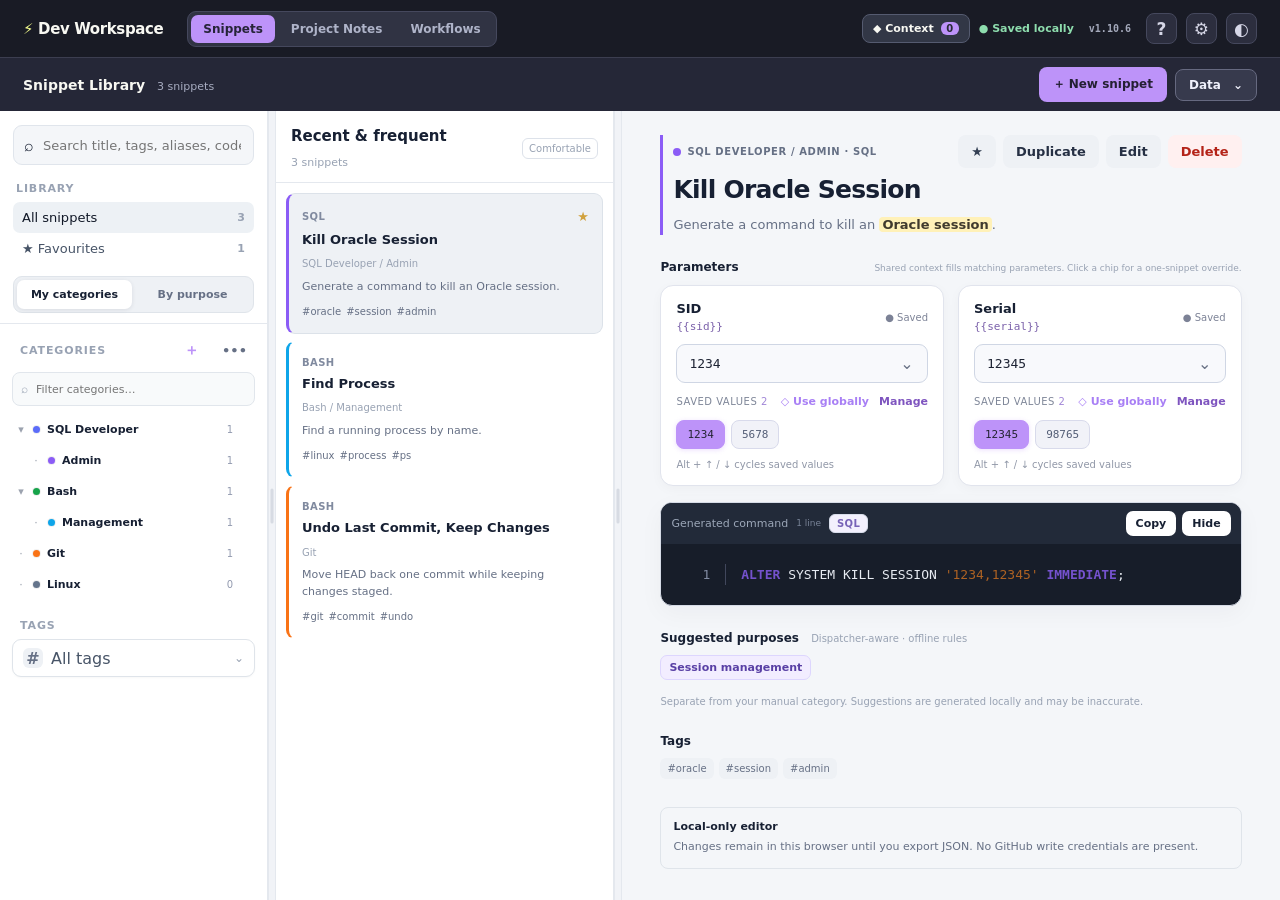
==== commit a91a22a3: "Add files via upload" ====
--- a/index.html
+++ b/index.html
@@ -1,3 +1,3 @@
-<!doctype html><html lang="en"><head><meta charset="UTF-8"/><meta name="viewport" content="width=device-width,initial-scale=1.0"/><title>Dev Snippet Editor</title>  <script type="module" crossorigin src="/assets/index-Bqk-K_at.js"></script>
-  <link rel="stylesheet" crossorigin href="/assets/index-7wOAE0qf.css">
+<!doctype html><html lang="en"><head><meta charset="UTF-8"/><meta name="viewport" content="width=device-width,initial-scale=1.0"/><title>Dev Snippet Editor</title>  <script type="module" crossorigin src="/assets/index-D0YoQowZ.js"></script>
+  <link rel="stylesheet" crossorigin href="/assets/index-Bl-KV9JT.css">
 </head><body><div id="root"></div></body></html>
--- a/assets/index-Bl-KV9JT.css
+++ b/assets/index-Bl-KV9JT.css
@@ -0,0 +1 @@
+:root{font-family:Inter,ui-sans-serif,system-ui,-apple-system,BlinkMacSystemFont,Segoe UI,sans-serif;color:#172033;background:#f4f6f9}*{box-sizing:border-box}body{margin:0;min-width:320px}button,input,textarea,select{font:inherit}button{cursor:pointer;border:0}.app{min-height:100vh}header{min-height:76px;display:flex;align-items:center;justify-content:space-between;gap:20px;padding:14px 28px;background:#111827;color:#fff}.brand{font-weight:800;font-size:18px}.sub{font-size:12px;color:#9ca7b8;margin-top:4px}.actions{display:flex;align-items:center;gap:8px}.dirty{font-size:12px;color:#f5d68b}.primary,.secondary,.danger,.icon{border-radius:8px;padding:9px 13px;font-size:13px;font-weight:700}.primary{background:#fff;color:#111827}.secondary{background:#eef1f5;color:#263044}.danger{background:#fff0f0;color:#b42318}.icon{background:#eef1f5;color:#344054;min-width:38px}main{display:grid;grid-template-columns:245px 315px minmax(0,1fr);min-height:calc(100vh - 76px)}aside,.list{background:#fff;border-right:1px solid #e4e8ee}aside{padding:18px 14px}.search{display:flex;gap:7px;align-items:center;background:#f4f6f9;border:1px solid #e0e5ec;border-radius:9px;padding:0 10px;height:40px}.search input{border:0;outline:0;background:transparent;width:100%;font-size:13px}.new{width:100%;margin:14px 0 18px;padding:10px;border-radius:8px;background:#172033;color:#fff;font-weight:800}.block{margin-bottom:20px}.block h4{margin:0;padding:0 8px 7px;font-size:11px;text-transform:uppercase;letter-spacing:.08em;color:#98a2b3}.blockhead{display:flex;align-items:center;justify-content:space-between}.filter{width:100%;display:flex;justify-content:space-between;align-items:center;text-align:left;background:transparent;color:#475467;border-radius:7px;padding:8px 9px;font-size:13px}.filter:hover,.filter.active{background:#edf1f5;color:#111827}.filter b{font-size:11px;color:#98a2b3}.link{background:transparent;color:#667085;font-size:11px;padding:2px 4px}select{width:100%;padding:8px;border:1px solid #dfe4ea;border-radius:7px;background:#fff}.pane{padding:21px 18px 15px;border-bottom:1px solid #e4e8ee}.pane h1{margin:0 0 3px;font-size:17px}.pane span{font-size:11px;color:#98a2b3}.cards{padding:8px;overflow:auto;max-height:calc(100vh - 136px)}.card{display:block;width:100%;text-align:left;padding:13px 12px;margin-bottom:5px;background:transparent;border:1px solid transparent;border-radius:9px;color:#172033}.card:hover{background:#f7f8fa}.card.selected{background:#eef1f5;border-color:#dce2e9}.ctop{display:flex;justify-content:space-between;font-size:10px;text-transform:uppercase;color:#98a2b3}.card>b{display:block;margin:6px 0 4px;font-size:13px}.card p{margin:0 0 8px;font-size:11px;line-height:1.4;color:#667085}.tags{display:flex;flex-wrap:wrap;gap:5px}.tags span{font-size:10px;color:#667085}.tags.big span{background:#eef1f5;border-radius:6px;padding:5px 7px}.detail{padding:30px clamp(20px,5vw,70px);overflow:auto}.dhead{display:flex;justify-content:space-between;gap:20px}.dhead small{text-transform:uppercase;font-weight:800;letter-spacing:.08em;color:#667085;font-size:10px}.dhead h2{margin:6px 0;font-size:25px;letter-spacing:-.03em}.dhead p{margin:0;color:#667085;font-size:13px}.dactions{display:flex;gap:7px;align-items:flex-start}.code{margin-top:25px;border:1px solid #dfe4ea;border-radius:10px;overflow:hidden;background:#171d29}.code>div{display:flex;justify-content:space-between;align-items:center;padding:8px 10px;background:#222a39;color:#9ca7b8;font-size:11px}.code>div button{background:#fff;color:#172033;border-radius:7px;padding:6px 10px;font-size:11px;font-weight:700}.code pre,.live pre{margin:0;padding:20px;overflow:auto;color:#e7ebf2;font:13px/1.65 SFMono-Regular,Consolas,monospace;white-space:pre-wrap}.generated,.section{margin-top:25px}.section h3{font-size:12px;margin:0 0 10px}.paramgrid{display:grid;grid-template-columns:repeat(2,minmax(0,1fr));gap:14px}.paramhead{display:flex;justify-content:space-between;gap:8px;margin-bottom:6px}.paramhead b{display:block;font-size:12px}.paramhead code{display:block;margin-top:2px;color:#98a2b3;font-size:10px}.combo{position:relative}.combo input{width:100%;padding:9px 34px 9px 10px;border:1px solid #d7dde5;border-radius:8px;outline:none}.arrow{position:absolute;right:1px;top:1px;bottom:1px;width:32px;background:transparent;color:#667085}.menu{position:absolute;z-index:20;left:0;right:0;top:calc(100% + 5px);background:#fff;border:1px solid #dfe4ea;border-radius:8px;box-shadow:0 10px 25px #0002;max-height:190px;overflow:auto}.menurow{display:flex;border-bottom:1px solid #f1f3f5}.menurow>button:first-child{flex:1;text-align:left;background:#fff;padding:9px 10px}.menurow .x{background:#fff;color:#98a2b3;padding:8px 10px}.quick{display:flex;flex-wrap:wrap;gap:5px;margin-top:6px}.quick button{background:#eef1f5;color:#475467;border-radius:6px;padding:4px 7px;font:10px monospace}.note{display:flex;flex-direction:column;gap:6px;margin-top:28px;padding:12px;border:1px solid #dfe4ea;border-radius:8px}.note b{font-size:11px}.note span{font-size:11px;line-height:1.5;color:#667085}.toast{position:fixed;right:22px;bottom:22px;z-index:50;background:#111827;color:#fff;border-radius:8px;padding:10px 14px;font-size:12px;box-shadow:0 8px 25px #0002}.backdrop{position:fixed;inset:0;z-index:30;background:#11182799;display:grid;place-items:center;padding:20px}.modal{width:min(900px,96vw);max-height:92vh;overflow:auto;background:#fff;border-radius:12px;box-shadow:0 20px 70px #0004}.modal.small{width:min(620px,94vw)}.modalhead{display:flex;justify-content:space-between;gap:15px;padding:20px 22px;border-bottom:1px solid #e4e8ee}.modalhead h2{margin:0 0 4px;font-size:18px}.modalhead p{margin:0;color:#98a2b3;font-size:11px}.form{display:grid;grid-template-columns:1fr 1fr;gap:14px;padding:20px 22px}.form label{display:flex;flex-direction:column;gap:6px;color:#475467;font-size:11px;font-weight:750}.form input,.form textarea{border:1px solid #d7dde5;border-radius:7px;padding:9px 10px;outline:none;color:#172033}.wide{grid-column:1/-1}.inline{display:flex;gap:6px}.inline input{flex:1;min-width:0}.codeinput{font:12px/1.6 monospace;resize:vertical}.tagpick{position:relative}.tagbox{min-height:40px;display:flex;flex-wrap:wrap;align-items:center;gap:5px;border:1px solid #d7dde5;border-radius:8px;padding:5px 7px}.tagbox input{flex:1;min-width:120px;border:0!important;padding:5px 2px!important}.chip{display:inline-flex;gap:4px;align-items:center;background:#eef1f5;border-radius:6px;padding:5px 7px;color:#475467;font-size:11px}.chip button{background:transparent;color:#98a2b3;padding:0}.tagmenu{position:absolute;z-index:25;left:0;right:0;top:calc(100% + 5px);background:#fff;border:1px solid #dfe4ea;border-radius:8px;box-shadow:0 12px 28px #0002;overflow:hidden}.tagmenu button{display:block;width:100%;padding:9px 10px;background:#fff;text-align:left;color:#344054}.tagmenu button:hover{background:#f5f7f9}.tagmenu .create{border-top:1px solid #eef1f5;font-weight:800}.detected{border:1px solid #e0e5ec;border-radius:9px;padding:12px}.detected h3,.live h3{display:flex;justify-content:space-between;margin:0 0 8px;font-size:11px;text-transform:uppercase;letter-spacing:.06em;color:#475467}.detected h3 span{color:#98a2b3}.detrow{display:grid;grid-template-columns:150px minmax(140px,1fr) auto;gap:8px;align-items:start;padding:9px 0;border-top:1px solid #eef1f5}.detrow code{padding:9px 0;font-size:11px;color:#475467}.minivals{grid-column:2/-1;display:flex;flex-wrap:wrap;gap:5px}.minivals span{display:inline-flex;gap:5px;align-items:center;background:#f1f3f5;border-radius:6px;padding:4px 6px;font:10px monospace;color:#475467}.minivals button{background:transparent;color:#98a2b3;padding:0}.muted{color:#98a2b3;font-size:12px}.live{background:#171d29;border:1px solid #dfe4ea;border-radius:9px;overflow:hidden}.live h3{margin:0;padding:9px 11px;background:#222a39;color:#9ca7b8}.check{flex-direction:row!important;align-items:center}.check input{width:auto}.modalfoot{display:flex;justify-content:flex-end;gap:8px;padding:14px 22px;border-top:1px solid #e4e8ee}.catlist{padding:10px 20px}.catrow{display:flex;align-items:center;justify-content:space-between;gap:15px;padding:11px 0;border-bottom:1px solid #eef1f5}.catrow>div:first-child{display:flex;flex-direction:column;gap:3px}.catrow b{font-size:12px}.catrow span{font-size:10px;color:#98a2b3}.catrow>div:last-child{display:flex;gap:6px}.empty{padding:30px;text-align:center;color:#98a2b3;font-size:13px}@media(max-width:1050px){main{grid-template-columns:210px 280px minmax(0,1fr)}.detail{padding:25px 30px}}@media(max-width:800px){header{align-items:flex-start}.actions .secondary{display:none}main{grid-template-columns:190px minmax(0,1fr)}.detail{grid-column:1/-1;border-top:1px solid #e4e8ee}.paramgrid{grid-template-columns:1fr}}@media(max-width:600px){header{flex-direction:column;padding:14px 16px}.actions{width:100%}.actions .primary{flex:1}main{display:block}aside{border-right:0;border-bottom:1px solid #e4e8ee}.block{display:none}.list{max-height:42vh;overflow:auto}.cards{max-height:34vh}.detail{padding:22px 16px}.dhead{flex-direction:column}.form{grid-template-columns:1fr}.wide{grid-column:auto}.detrow{grid-template-columns:1fr}.minivals{grid-column:auto}}.filter.subcategory{padding-left:25px;font-size:12px;color:#667085}.dropzone{outline:1px solid transparent}.dropzone:hover{outline-color:#d5dbe3}.draggable{cursor:grab}.draggable:active{cursor:grabbing}.cardpath{display:block;color:#98a2b3;font-size:10px;margin:3px 0 6px}.desc-pop{background:#fff1b8;color:#403a2d;padding:0 3px;border-radius:4px;font-weight:750}.fieldhelp{display:block;color:#98a2b3;font-size:10px;font-weight:500;line-height:1.5}.fieldhelp code{background:#f3f5f7;padding:2px 4px;border-radius:4px}.descpreview{border:1px solid #e0e5ec;border-radius:8px;padding:10px;background:#f8fafb;color:#475467;font-size:12px;font-weight:500}.catgroup{border-bottom:1px solid #eef1f5}.subcatrow{display:flex;justify-content:space-between;align-items:center;padding:6px 12px 8px 24px;color:#667085;font-size:11px}.carddesc{display:-webkit-box;-webkit-line-clamp:3;-webkit-box-orient:vertical;overflow:hidden;max-height:4.2em}.dropzone.drag-over{background:#dfe7f2!important;outline:2px solid #667085!important;outline-offset:-2px;color:#111827!important}.filter.subcategory b{margin-left:auto;font-size:10px;color:#98a2b3}.shortcutbar{margin-top:22px;display:flex;flex-wrap:wrap;gap:8px 14px;padding:10px 12px;border:1px solid #e0e5ec;border-radius:8px;background:#f8fafb;color:#667085;font-size:10px}.shortcutbar span{display:flex;align-items:center;gap:5px}.shortcutbar kbd{border:1px solid #d4dae2;border-bottom-width:2px;border-radius:5px;padding:2px 5px;background:#fff;color:#344054;font:10px ui-monospace,SFMono-Regular,Consolas,monospace}.dropzone.drag-over{background:#dfe7f2!important;outline:2px solid #475467!important;box-shadow:inset 0 0 0 1px #fff}.dhead{align-items:flex-start}.dcontent{min-width:0;flex:1}.detailtitle{margin:6px 0 10px;max-width:48rem;line-height:1.12;overflow-wrap:anywhere}.detaildesc{max-width:52rem;color:#667085;font-size:13px;line-height:1.65;white-space:pre-wrap;overflow-wrap:anywhere}.dactions{flex:0 0 auto}.catidentity{min-width:150px}.catname,.subname{background:transparent;color:#172033;font-weight:700;padding:0;text-align:left;cursor:default}.catpick,.subpick{background:transparent;color:#172033;font-weight:800;padding:3px 0;text-align:left}.catpick:hover,.subpick:hover{text-decoration:underline}.catactions{display:flex;gap:6px;align-items:flex-end;flex-wrap:wrap;justify-content:flex-end}.defaultlang{display:flex;flex-direction:column;gap:3px;color:#98a2b3;font-size:9px;font-weight:700;text-transform:uppercase;letter-spacing:.05em}.defaultlang input{width:120px;border:1px solid #d7dde5;border-radius:6px;padding:7px 8px;color:#344054;text-transform:none;letter-spacing:0;font-size:11px;font-weight:500}.subpick,.subname{font-size:11px}@media(max-width:760px){.dhead{flex-direction:column}.dactions{width:100%;justify-content:flex-start}.catrow{align-items:flex-start;flex-direction:column}.catactions{justify-content:flex-start}}.dhead{display:block!important;width:100%;padding-left:10px;border-left:3px solid var(--accent,#cbd5e1)}.dtop{display:flex;align-items:center;justify-content:space-between;gap:16px;width:100%;margin-bottom:8px}.dtop>small{min-width:0;display:flex;align-items:center;gap:6px;color:#667085;font-weight:750;text-transform:uppercase;letter-spacing:.06em}.category-pill-dot,.color-dot,.sidebar-color-dot{display:inline-block;width:8px;height:8px;border-radius:999px;flex:0 0 auto}.detailtitle{width:100%;max-width:none!important;margin:4px 0 10px!important;line-height:1.1;overflow-wrap:anywhere}.detaildesc{width:100%;max-width:none!important;line-height:1.65;white-space:pre-wrap;overflow-wrap:anywhere}.dactions{flex:0 0 auto;display:flex;gap:7px}.filter.dropzone{position:relative;align-items:center}.sidebar-color-dot{background:var(--item-color,#cbd5e1);margin-right:7px;box-shadow:0 0 0 1px #00000010}.card.draggable{border-left:3px solid var(--card-accent,#e5e7eb)!important}.colorfield{display:flex;flex-direction:column;gap:3px;color:#98a2b3;font-size:9px;font-weight:700;text-transform:uppercase;letter-spacing:.05em}.colorcontrol{display:flex;align-items:center;gap:5px}.colorcontrol input[type=color],.mini-color{width:30px;height:29px;padding:2px;border:1px solid #d7dde5;border-radius:6px;background:#fff;cursor:pointer}.colorcontrol code{color:#667085;font-size:9px;text-transform:none;letter-spacing:0}.catpick,.catname,.subpick,.subname{display:inline-flex;align-items:center;gap:7px}.subactions{display:flex;align-items:center;gap:8px}.subcatrow{gap:12px}@media(max-width:760px){.dtop{align-items:flex-start;flex-direction:column}.dactions{order:-1;align-self:flex-end}}.category-line{display:flex;align-items:center;gap:2px}.category-line>.filter{flex:1}.collapse-toggle{width:22px;height:30px;display:grid;place-items:center;background:transparent;color:#98a2b3;border-radius:6px;padding:0;font-size:12px}.collapse-toggle:hover{background:#f2f4f7;color:#344054}.filter.subcategory{width:calc(100% - 24px);margin-left:24px}.modal-collapse{width:20px;height:24px;display:grid;place-items:center;background:transparent;color:#98a2b3;padding:0;border-radius:5px}.modal-collapse:hover{background:#f2f4f7;color:#344054}.catidentity{display:flex;align-items:center;gap:4px}.tagfilter{position:relative}.tagfilter-trigger{width:100%;display:flex;align-items:center;justify-content:space-between;gap:10px;min-height:38px;padding:8px 10px;background:#fff;border:1px solid #dfe4ea;border-radius:9px;color:#475467;text-align:left;box-shadow:0 1px 2px #10182808}.tagfilter-trigger:hover{border-color:#cfd6df;background:#fbfcfd}.tagfilter-trigger.active{border-color:#b7c0cb;background:#f8fafc;color:#172033}.tagfilter-trigger-main{display:flex;align-items:center;gap:8px;min-width:0}.tagfilter-icon{display:grid;place-items:center;width:20px;height:20px;border-radius:6px;background:#eef1f5;color:#667085;font-weight:800}.tagfilter-chevron{color:#98a2b3;font-size:12px}.tagfilter-popover{position:absolute;z-index:30;left:0;right:0;top:calc(100% + 6px);background:#fff;border:1px solid #dfe4ea;border-radius:10px;box-shadow:0 14px 34px #10182824;overflow:hidden}.tagfilter-search{display:flex;align-items:center;gap:6px;padding:8px;border-bottom:1px solid #eef1f5}.tagfilter-search input{min-width:0;width:100%;border:0;outline:0;background:transparent;font-size:12px}.tagfilter-search>button{background:transparent;color:#98a2b3;padding:2px 4px}.tagfilter-options{max-height:260px;overflow:auto;padding:5px}.tagfilter-option{width:100%;display:grid;grid-template-columns:1fr auto;gap:3px 8px;align-items:center;padding:8px 9px;border-radius:7px;background:transparent;color:#475467;text-align:left}.tagfilter-option:hover{background:#f6f8fa}.tagfilter-option.selected{background:#eef2f6;color:#172033}.tagfilter-option small{grid-column:1;color:#98a2b3;font-size:9px}.tagfilter-option b{grid-column:2;grid-row:1/3;color:#344054}.tag-option-chip{display:inline-flex;width:max-content;max-width:100%;padding:4px 7px;border-radius:999px;background:#eef1f5;color:#475467;font-size:11px;font-weight:650}.tagfilter-empty{padding:16px 10px;color:#98a2b3;text-align:center;font-size:11px}.appheader{gap:18px}.header-left{display:flex;align-items:center;gap:18px;min-width:0;flex-wrap:wrap}.topnav{display:flex;align-items:center;gap:4px;padding:3px;background:#eef1f5;border-radius:9px}.navtab{padding:7px 10px;border-radius:7px;background:transparent;color:#667085;font-size:11px;font-weight:700}.navtab.active{background:#fff;color:#172033;box-shadow:0 1px 3px #10182818}.header-shortcuts{display:flex;align-items:center;gap:10px;flex-wrap:wrap;color:#667085;font-size:9px}.header-shortcuts span{display:flex;align-items:center;gap:4px;white-space:nowrap}.header-shortcuts kbd{border:1px solid #d4dae2;border-bottom-width:2px;border-radius:5px;padding:2px 5px;background:#fff;color:#344054;font:9px ui-monospace,SFMono-Regular,Consolas,monospace}.notes-hint{color:#98a2b3;font-size:10px}.notesapp{height:100vh;display:flex;flex-direction:column;background:#f5f7fa;color:#172033}.notes-layout{min-height:0;flex:1;display:grid;grid-template-columns:260px 1fr}.notes-tree{min-height:0;overflow:auto;border-right:1px solid #e2e7ed;background:#fff;padding:12px 9px}.notes-tree-head{display:flex;align-items:center;justify-content:space-between;padding:3px 5px 10px}.new-note{background:#172033;color:#fff;border-radius:7px;padding:6px 8px;font-size:10px}.notes-search{margin-bottom:10px}.note-tree-list{display:flex;flex-direction:column;gap:2px}.note-tree-row{display:flex;align-items:center;min-height:31px;border-radius:7px}.note-tree-row:hover{background:#f6f8fa}.note-tree-row.selected{background:#eef2f6}.note-caret{width:20px;background:transparent;color:#98a2b3;padding:0}.note-title{min-width:0;flex:1;overflow:hidden;text-overflow:ellipsis;white-space:nowrap;background:transparent;text-align:left;color:#475467;padding:5px 2px;font-size:11px;font-weight:650}.note-tree-row.selected .note-title{color:#172033;font-weight:800}.note-addsub{opacity:0;width:24px;background:transparent;color:#667085;padding:3px}.note-tree-row:hover .note-addsub{opacity:1}.notes-work{min-width:0;min-height:0;display:flex;flex-direction:column;padding:18px}.notes-toolbar{display:flex;align-items:flex-end;justify-content:space-between;gap:18px;margin-bottom:12px}.notes-toolbar small{font-size:9px;color:#98a2b3;font-weight:800;letter-spacing:.08em}.notes-toolbar h1{margin:2px 0 0;font-size:22px}.notes-tools{display:flex;align-items:center;gap:7px;flex-wrap:wrap;justify-content:flex-end}.segmented{display:flex;padding:3px;background:#e9edf2;border-radius:8px}.segmented button{background:transparent;color:#667085;padding:6px 9px;border-radius:6px;font-size:10px}.segmented button.active{background:#fff;color:#172033;box-shadow:0 1px 2px #10182814}.md-workspace{min-height:0;flex:1;display:grid;border:1px solid #dfe4ea;border-radius:11px;overflow:hidden;background:#fff;box-shadow:0 1px 3px #1018280c}.md-workspace.mode-split{grid-template-columns:1fr 1fr}.md-workspace.mode-edit,.md-workspace.mode-view{grid-template-columns:1fr}.md-editor{min-width:0;width:100%;height:100%;resize:none;border:0;outline:0;padding:22px;background:#fbfcfd;color:#172033;font:13px/1.65 ui-monospace,SFMono-Regular,Consolas,monospace;tab-size:2}.md-preview{min-width:0;height:100%;overflow:auto;padding:24px 30px;border-left:1px solid #e6eaf0;color:#344054;font-size:13px;line-height:1.7}.mode-view .md-preview{border-left:0;max-width:1000px;width:100%;margin:0 auto}.md-preview h1,.md-preview h2,.md-preview h3,.md-preview h4{color:#172033;line-height:1.25;margin:1.2em 0 .45em}.md-preview h1{font-size:28px;border-bottom:1px solid #e8ecf1;padding-bottom:8px}.md-preview h2{font-size:21px}.md-preview h3{font-size:17px}.md-preview p{margin:.55em 0}.md-preview ul,.md-preview ol{padding-left:24px}.md-preview li{margin:3px 0}.md-preview code{background:#eef1f5;border-radius:5px;padding:2px 5px;font:12px ui-monospace,SFMono-Regular,Consolas,monospace}.md-preview pre{overflow:auto;background:#172033;color:#f8fafc;border-radius:9px;padding:15px 17px}.md-preview pre code{background:transparent;color:inherit;padding:0}.md-preview blockquote{margin:12px 0;padding:7px 14px;border-left:3px solid #98a2b3;background:#f8fafc;color:#667085}.md-preview a{color:#3659c9}.md-preview hr{border:0;border-top:1px solid #e3e7ed;margin:22px 0}.md-gap{height:7px}.notes-empty{margin:auto;text-align:center}@media(max-width:900px){.header-shortcuts{display:none}.notes-layout{grid-template-columns:210px 1fr}.md-workspace.mode-split{grid-template-columns:1fr}.mode-split .md-preview{display:none}}.md-toolbar{display:flex;align-items:center;justify-content:space-between;gap:12px;margin-bottom:8px;padding:7px 8px;border:1px solid #dfe4ea;border-radius:9px;background:#fff;box-shadow:0 1px 2px #10182808}.md-toolbar-group{display:flex;align-items:center;gap:4px;flex-wrap:wrap}.md-toolbar button{min-width:30px;height:30px;display:grid;place-items:center;padding:0 8px;border:1px solid transparent;border-radius:6px;background:#f5f7f9;color:#475467;font-size:11px;font-weight:750}.md-toolbar button:hover{border-color:#d8dee6;background:#fff;color:#172033}.md-toolbar button:active{transform:translateY(1px)}.md-toolbar-hint{flex:0 0 auto;color:#98a2b3;font-size:9px;white-space:nowrap}.md-preview .task-list{list-style:none;padding-left:4px}.md-preview .task-item{display:flex;align-items:center;gap:7px}.md-preview .task-item input{margin:0}@media(max-width:900px){.md-toolbar{align-items:flex-start;flex-direction:column}.md-toolbar-hint{white-space:normal}}.md-table-wrap{width:100%;overflow-x:auto;margin:16px 0}.md-preview table{width:100%;border-collapse:collapse;border-spacing:0;font-size:12px}.md-preview th,.md-preview td{padding:9px 11px;border:1px solid #dfe4ea;vertical-align:top}.md-preview th{background:#f5f7f9;color:#172033;font-weight:800}.md-preview tbody tr:nth-child(2n){background:#fbfcfd}.collapsible-code{margin-top:16px;overflow:hidden}.collapsible-code.collapsed{background:#222a39}.collapsible-code-head{display:flex;align-items:center;justify-content:space-between;gap:12px;padding:8px 10px;background:#222a39;color:#9ca7b8}.collapsible-code-title{display:flex;align-items:center;gap:8px;font-size:11px}.collapsible-code-title small{color:#788397;font-size:9px}.collapsible-code-actions{display:flex;align-items:center;gap:6px}.collapsible-code-actions button{background:#fff;color:#172033;border-radius:7px;padding:6px 9px;font-size:10px;font-weight:700}.collapsible-code-actions .code-secondary{background:#313b4d;color:#dbe2ec}.collapsible-code-actions .code-toggle{min-width:48px}.snippet-code-pre{transition:max-height .18s ease;margin:0;overflow:auto}.snippet-code-pre.limited{max-height:calc((1.65em * var(--visible-rows,6)) + 40px)}.snippet-code-pre.full{max-height:none}.search-hit{background:#fff0a8;color:inherit;padding:0 1px;border-radius:3px}.card-bottom{display:flex;align-items:flex-end;justify-content:space-between;gap:8px}.card-bottom .tags{min-width:0}.usage-meta{flex:0 0 auto;color:#98a2b3;font-size:8px;white-space:nowrap}.search-empty{display:flex;flex-direction:column;align-items:center;justify-content:center;gap:6px;min-height:180px;padding:24px;color:#667085;text-align:center}.search-empty b{color:#344054;font-size:12px}.search-empty span{max-width:230px;font-size:10px;line-height:1.5}.category-search{display:flex;align-items:center;gap:6px;margin:4px 0 8px;padding:0 8px;min-height:34px;border:1px solid #e1e6ec;border-radius:8px;background:#f8fafb}.category-search>span{color:#98a2b3;font-size:12px}.category-search input{min-width:0;flex:1;border:0;outline:0;background:transparent;color:#344054;font-size:11px}.category-search button{background:transparent;color:#98a2b3;padding:2px 4px;font-size:14px}.category-search-empty{padding:10px 8px;color:#98a2b3;font-size:10px;text-align:center}.quick{display:flex;flex-wrap:wrap;gap:5px}.quick button.selected{background:#172033!important;color:#fff!important;box-shadow:0 0 0 1px #172033}.sectionhead{display:flex;align-items:baseline;justify-content:space-between;gap:14px;margin-bottom:10px}.sectionhead h3{margin:0}.sectionhead small{color:#98a2b3;font-size:9px;line-height:1.4;text-align:right}@media(max-width:700px){.sectionhead{align-items:flex-start;flex-direction:column}.sectionhead small{text-align:left}}.category-head-actions{display:flex;align-items:center;gap:7px}.category-head-actions .link{font-size:9px}.collapse-toggle{font-size:9px!important}.quick.quick-all{display:flex;flex-wrap:wrap;gap:6px;margin-top:7px}.quick.quick-all button{max-width:100%;padding:5px 8px;border:1px solid #dfe4ea;border-radius:7px;background:#f7f9fb;color:#475467;font:10px ui-monospace,SFMono-Regular,Consolas,monospace;overflow:hidden;text-overflow:ellipsis;white-space:nowrap}.quick.quick-all button:hover{border-color:#bfc7d2;background:#fff;color:#172033}.quick.quick-all button.selected{background:#172033!important;border-color:#172033!important;color:#fff!important;box-shadow:none}.app-version{font:700 11px ui-monospace,SFMono-Regular,Consolas,monospace;color:#abb2bf;padding:5px 7px;border:1px solid #45475b;border-radius:6px;white-space:nowrap}.workspace-pref{display:flex;align-items:center;gap:8px;flex-shrink:0}.theme-switch{padding:8px 10px;border:1px solid #6272a4;border-radius:8px;background:#282a36;color:#f8f8f2;font-size:11px;font-weight:700;white-space:nowrap}.theme-switch:hover{border-color:#bd93f9;background:#44475a}.theme-dark-label{display:none}[data-theme=dracula] .theme-dark-label{display:inline}[data-theme=dracula] .theme-light-label{display:none}[data-theme=dracula]{color-scheme:dark;color:#f8f8f2;background:#282a36}[data-theme=dracula] body,[data-theme=dracula] .app,[data-theme=dracula] .notesapp{background:#282a36;color:#f8f8f2}[data-theme=dracula] header{background:#191a21;color:#f8f8f2}[data-theme=dracula] .brand,[data-theme=dracula] .notes-toolbar h1{color:#f8f8f2}[data-theme=dracula] .app-version{color:#bd93f9}[data-theme=dracula] .theme-switch{background:#44475a;border-color:#6272a4;color:#f8f8f2}[data-theme=dracula] .theme-switch:hover{border-color:#ff79c6}[data-theme=dracula] aside,[data-theme=dracula] .list,[data-theme=dracula] .notes-tree,[data-theme=dracula] .modal,[data-theme=dracula] .md-workspace,[data-theme=dracula] .md-preview,[data-theme=dracula] .md-toolbar{background:#282a36!important;color:#f8f8f2;border-color:#44475a}[data-theme=dracula] .detail,[data-theme=dracula] .notes-work{background:#282a36;color:#f8f8f2}[data-theme=dracula] .pane,[data-theme=dracula] .catrow,[data-theme=dracula] .catgroup,[data-theme=dracula] .subcatrow,[data-theme=dracula] .modalhead,[data-theme=dracula] .modalfoot,[data-theme=dracula] .notes-toolbar{border-color:#44475a}[data-theme=dracula] h1,[data-theme=dracula] h2,[data-theme=dracula] h3,[data-theme=dracula] h4,[data-theme=dracula] .detailtitle,[data-theme=dracula] .card>b,[data-theme=dracula] .catname,[data-theme=dracula] .catpick,[data-theme=dracula] .subname,[data-theme=dracula] .subpick,[data-theme=dracula] .note-title,[data-theme=dracula] .md-preview h1,[data-theme=dracula] .md-preview h2,[data-theme=dracula] .md-preview h3{color:#f8f8f2}[data-theme=dracula] .card,[data-theme=dracula] .filter,[data-theme=dracula] .dropzone,[data-theme=dracula] .note-tree-row{color:#f8f8f2;background:transparent}[data-theme=dracula] .card:hover,[data-theme=dracula] .card.selected,[data-theme=dracula] .filter:hover,[data-theme=dracula] .filter.active,[data-theme=dracula] .note-tree-row:hover,[data-theme=dracula] .note-tree-row.selected,[data-theme=dracula] .tagfilter-option:hover,[data-theme=dracula] .tagfilter-option.selected{background:#44475a!important;color:#f8f8f2!important;border-color:#6272a4}[data-theme=dracula] .search,[data-theme=dracula] .notes-search,[data-theme=dracula] .category-search,[data-theme=dracula] .tagfilter-trigger,[data-theme=dracula] .tagfilter-popover,[data-theme=dracula] .tagfilter-search,[data-theme=dracula] .tagfilter-options,[data-theme=dracula] .tagfilter-option,[data-theme=dracula] .tag-menu,[data-theme=dracula] .tagmenu,[data-theme=dracula] .tagshell,[data-theme=dracula] .combo,[data-theme=dracula] .combomenu,[data-theme=dracula] .comboitem,[data-theme=dracula] .descpreview,[data-theme=dracula] .shortcutbar{background:#343746!important;color:#f8f8f2!important;border-color:#6272a4!important}[data-theme=dracula] input,[data-theme=dracula] textarea,[data-theme=dracula] select{background:#343746!important;color:#f8f8f2!important;border-color:#6272a4!important;caret-color:#ff79c6}[data-theme=dracula] input::placeholder,[data-theme=dracula] textarea::placeholder{color:#a5a8bf}[data-theme=dracula] .md-editor{background:#21222c!important;color:#f8f8f2!important}[data-theme=dracula] .md-preview{color:#f8f8f2!important}[data-theme=dracula] .md-preview p,[data-theme=dracula] .md-preview li,[data-theme=dracula] .detaildesc,[data-theme=dracula] .card p{color:#c9cbd8}[data-theme=dracula] .md-preview code,[data-theme=dracula] .md-preview th,[data-theme=dracula] .md-preview td{background:#343746;color:#f8f8f2;border-color:#6272a4}[data-theme=dracula] .md-preview blockquote{background:#343746;color:#bd93f9;border-left-color:#bd93f9}[data-theme=dracula] .md-preview a{color:#8be9fd}[data-theme=dracula] .md-preview pre,[data-theme=dracula] .code{background:#21222c!important;color:#f8f8f2}[data-theme=dracula] .code>div,[data-theme=dracula] .codehead{background:#343746!important;color:#f8f8f2}[data-theme=dracula] .secondary,[data-theme=dracula] .icon,[data-theme=dracula] .md-toolbar button,[data-theme=dracula] .tagchip,[data-theme=dracula] .tag-option-chip,[data-theme=dracula] .quick button,[data-theme=dracula] .tags.big span{background:#44475a!important;color:#f8f8f2!important;border-color:#6272a4}[data-theme=dracula] .primary,[data-theme=dracula] .new,[data-theme=dracula] .new-note{background:#bd93f9!important;color:#21222c!important}[data-theme=dracula] .danger{background:#5f354c;color:#ff79c6}[data-theme=dracula] .quick button.selected{background:#bd93f9!important;color:#21222c!important;border-color:#bd93f9!important}[data-theme=dracula] .topnav,[data-theme=dracula] .segmented{background:#44475a}[data-theme=dracula] .navtab,[data-theme=dracula] .segmented button{color:#c9cbd8}[data-theme=dracula] .navtab.active,[data-theme=dracula] .segmented button.active{background:#bd93f9;color:#21222c}[data-theme=dracula] .header-shortcuts kbd{background:#44475a;border-color:#6272a4;color:#f8f8f2}[data-theme=dracula] .link,[data-theme=dracula] .tiny-link{color:#8be9fd}[data-theme=dracula] .desc-pop,[data-theme=dracula] .search-hit{background:#62537f;color:#f8f8f2}[data-theme=dracula] .backdrop{background:#101116b8}[data-theme=dracula] .dropzone.drag-over{background:#51406b!important;outline-color:#bd93f9!important}[data-theme=dracula] .note-tree-row.selected .note-title{color:#bd93f9}@media(max-width:1100px){.appheader{flex-wrap:wrap}.workspace-pref{margin-left:auto}}@media(max-width:600px){.workspace-pref{order:1}.appheader .actions{order:2}.theme-switch{padding:7px}}.settings-open-btn{white-space:nowrap}.settings-modal{width:min(680px,96vw);max-height:90vh;overflow:auto}.settings-body{padding:12px 22px 18px;display:grid;gap:14px}.settings-group{padding:14px;border:1px solid var(--border,#dfe4ea);border-radius:10px;display:grid;gap:12px}.settings-group h3{margin:0;font-size:13px}.settings-field{display:grid;grid-template-columns:1fr auto;gap:6px 12px;align-items:center;font-size:12px;color:inherit}.settings-field select,.settings-field input[type=range]{grid-column:1/-1;width:100%}.settings-field select{border:1px solid #aab1bc;border-radius:7px;padding:9px;background:var(--panel,#fff);color:inherit}.settings-field strong{font-size:12px}.settings-check{display:flex;align-items:center;gap:9px;font-size:12px}.settings-check input{accent-color:#8972d8;width:16px;height:16px}.settings-reset{justify-self:start}.snippet-code-pre.code-wrap{white-space:pre-wrap;overflow-wrap:anywhere}[data-theme=dracula] .settings-group{border-color:#56576a}[data-theme=dracula] .settings-field select{background:#282a36;color:#f8f8f2;border-color:#62647b}.browse-switch{display:flex;padding:3px;border:1px solid #dfe4ea;border-radius:9px;background:#eef1f5;margin:12px 0 19px;gap:3px}.browse-switch button{flex:1;min-width:0;padding:8px 5px;border-radius:7px;background:transparent;color:#667085;font-size:11px;font-weight:700}.browse-switch button.active{background:#fff;color:#172033;box-shadow:0 1px 4px #11182718}.purpose-group{font-size:10px;text-transform:uppercase;letter-spacing:.05em;color:#98a2b3;font-weight:750;margin:13px 7px 5px}.purpose-panel .filter{font-size:11px;gap:6px}.purpose-panel .filter b{flex-shrink:0}.purpose-status,.purpose-disclaimer{font-size:10px;color:#7b8494;line-height:1.5;padding:4px 7px 8px}.purpose-disclaimer{border-top:1px solid #e5e7eb;margin-top:10px;padding-top:12px}.purpose-card-label{display:block;width:fit-content;margin:5px 0 7px;padding:3px 6px;border-radius:5px;background:#e9e8ff;color:#4f46a5;font-size:10px}.purpose-chips{display:flex;flex-wrap:wrap;gap:6px;margin:10px 0}.purpose-chips span{padding:5px 8px;border:1px solid #ddd6fe;border-radius:7px;background:#f2edff;color:#5940a5;font-size:11px;font-weight:650}.purpose-chips small,.purpose-explain{color:#98a2b3;font-size:10px;line-height:1.4}.purpose-source{color:#98a2b3;font-size:10px;font-weight:400;margin-left:8px}[data-theme=dracula] .browse-switch{background:#343746;border-color:#555668}[data-theme=dracula] .browse-switch button.active{background:#44475a;color:#f8f8f2}[data-theme=dracula] .purpose-card-label,[data-theme=dracula] .purpose-chips span{background:#44405e;border-color:#68598c;color:#bd93f9}.parameter-card{min-width:0;padding:15px;border:1px solid #e1e4ed;border-radius:13px;background:#fff;box-shadow:0 3px 12px #10182808;display:flex;flex-direction:column;gap:10px}.parameter-card-head,.parameter-card-meta{display:flex;align-items:center;justify-content:space-between;gap:12px}.parameter-title{display:flex;flex-direction:column;gap:3px;min-width:0}.parameter-title b{font-size:13px}.parameter-title code,.parameter-card-head>code{font:11px/1.4 Consolas,monospace;color:#7b61aa}.parameter-status{font-size:10px;color:#7c8296;white-space:nowrap}.parameter-input-wrap{position:relative}.parameter-input-wrap input{width:100%;min-width:0;border:1px solid #cfd6e4;border-radius:9px;padding:11px 38px 11px 12px;background:#f8f9fc;color:#1e2434;outline:none;font:13px Consolas,monospace}.parameter-input-wrap input:focus{border-color:#9874df;box-shadow:0 0 0 3px #bd93f930}.parameter-picker{position:absolute;right:6px;top:5px;height:30px;width:30px;background:transparent;color:#697285}.parameter-suggestions{position:absolute;z-index:22;top:calc(100% + 5px);left:0;right:0;max-height:180px;overflow:auto;display:flex;flex-direction:column;background:#fff;border:1px solid #cfd6e4;border-radius:9px;box-shadow:0 12px 25px #0002}.parameter-suggestions button{background:transparent;text-align:left;padding:9px 12px;color:#252b3b;font:12px Consolas,monospace}.parameter-suggestions button:hover{background:#f2edfb}.parameter-card-meta{font-size:10px;color:#7e8698;text-transform:uppercase;letter-spacing:.05em}.parameter-card-meta>div{display:flex;gap:10px}.parameter-card-meta em{font-style:normal;color:#a287d7}.parameter-action{background:transparent;color:#7e54bf;font-weight:700;text-transform:none;letter-spacing:0;font-size:11px;padding:2px 0}.parameter-chips{display:flex;flex-wrap:wrap;gap:6px;min-height:25px}.parameter-chip{display:inline-flex;align-items:stretch;min-width:0;max-width:100%;border:1px solid #d8daeb;border-radius:8px;background:#f1f2f8;overflow:hidden;color:#535d76}.parameter-chip>button:first-child,.parameter-chip>span{max-width:100%;min-width:0;overflow:hidden;text-overflow:ellipsis;white-space:nowrap;background:transparent;padding:7px 10px;font:11px Consolas,monospace;color:inherit}.parameter-chip.active{background:#bd93f9;border-color:#bd93f9;color:#242434;box-shadow:0 1px 5px #bd93f94d}.parameter-chip:hover{border-color:#997ad4}.parameter-chip-delete{background:#f2d9e5;color:#812e55;padding:2px 8px;font-size:14px}.parameter-keyhint,.parameter-no-values{color:#9097a7;font-size:10px}.editor-parameter-grid{display:grid;grid-template-columns:repeat(2,minmax(0,1fr));gap:12px}.parameter-editor-label{display:flex;flex-direction:column;gap:5px;font-size:11px;color:#8790a0}.parameter-editor-label input{width:100%;min-width:0;border:1px solid #cfd6e4;border-radius:8px;padding:9px}.parameter-add-inline{display:flex;gap:8px}.parameter-add-inline input{min-width:0;flex:1;border:1px solid #cfd6e4;border-radius:8px;padding:8px;font:12px Consolas,monospace}.parameter-add-inline button{background:#bd93f9;border-radius:8px;padding:7px 12px;color:#242434;font-weight:700;white-space:nowrap}.parameter-add-inline button:disabled{opacity:.4;cursor:not-allowed}[data-theme=dracula] .parameter-card{background:#343746;color:#f8f8f2;border-color:#50536a;box-shadow:0 5px 20px #12131b44}[data-theme=dracula] .parameter-input-wrap input,[data-theme=dracula] .parameter-editor-label input,[data-theme=dracula] .parameter-add-inline input{background:#282a36;color:#f8f8f2;border-color:#6272a4}[data-theme=dracula] .parameter-suggestions{background:#343746;border-color:#6272a4}[data-theme=dracula] .parameter-suggestions button{color:#f8f8f2}[data-theme=dracula] .parameter-suggestions button:hover{background:#44475a}[data-theme=dracula] .parameter-chip{background:#44475a;color:#f8f8f2;border-color:#6272a4}[data-theme=dracula] .parameter-chip.active{background:#bd93f9;color:#282a36;border-color:#bd93f9}[data-theme=dracula] .parameter-card-head code,[data-theme=dracula] .parameter-title code{color:#8be9fd}[data-theme=dracula] .parameter-action{color:#bd93f9}@media(max-width:850px){.editor-parameter-grid{grid-template-columns:1fr}}.collapsible-code{border:1px solid #d6dbe6;border-radius:12px;overflow:hidden;box-shadow:0 7px 24px #20243b0a}.collapsible-code-head{gap:12px}.syntax-language{display:inline-flex;align-items:center;border:1px solid #d8ddea;border-radius:6px;padding:3px 7px;font-size:10px;letter-spacing:.04em;font-weight:700;color:#7863b7;background:#f3f0fd}.snippet-code-pre{tab-size:2;font-variant-ligatures:none}.snippet-code-pre .syntax-comment{color:#708090;font-style:italic}.snippet-code-pre .syntax-string{color:#ad6223}.snippet-code-pre .syntax-parameter{color:#c14487}.snippet-code-pre .syntax-number{color:#8852c6}.snippet-code-pre .syntax-keyword{color:#7552ce;font-weight:600}.snippet-code-pre .syntax-operator{color:#39698a}.snippet-code-pre .syntax-attribute{color:#2f6d99}.snippet-code-pre .syntax-tag{color:#a12f71}.snippet-code-pre .syntax-entity{color:#987018}[data-theme=dracula] .collapsible-code{border-color:#6272a4;box-shadow:0 7px 24px #10111650}[data-theme=dracula] .syntax-language{background:#44405e;border-color:#68598c;color:#bd93f9}[data-theme=dracula] .snippet-code-pre .syntax-comment{color:#6272a4}[data-theme=dracula] .snippet-code-pre .syntax-string{color:#f1fa8c}[data-theme=dracula] .snippet-code-pre .syntax-parameter{color:#ff79c6}[data-theme=dracula] .snippet-code-pre .syntax-number{color:#bd93f9}[data-theme=dracula] .snippet-code-pre .syntax-keyword{color:#ff79c6}[data-theme=dracula] .snippet-code-pre .syntax-operator{color:#ffb86c}[data-theme=dracula] .snippet-code-pre .syntax-attribute{color:#50fa7b}[data-theme=dracula] .snippet-code-pre .syntax-tag{color:#ff79c6}[data-theme=dracula] .snippet-code-pre .syntax-entity{color:#8be9fd}.snippet-code-pre .code-line{display:flex;min-width:max-content;line-height:1.65em;min-height:1.65em}.snippet-code-pre .code-line-content{white-space:pre;flex:1;min-width:0}.snippet-code-pre.code-wrap .code-line{min-width:0}.snippet-code-pre.code-wrap .code-line-content{white-space:pre-wrap;overflow-wrap:anywhere}.snippet-code-pre .code-line-number{display:inline-block;box-sizing:border-box;width:3.4em;min-width:3.4em;flex-shrink:0;padding-right:1.1em;margin-right:1.2em;text-align:right;color:#818ba1;border-right:1px solid #41475c;user-select:none;-webkit-user-select:none}.snippet-code-pre:not(.with-line-numbers) .code-line-content{min-width:max-content}.snippet-code-pre.code-wrap:not(.with-line-numbers) .code-line-content{min-width:0}.language-detection-controls{display:flex;gap:14px;align-items:center;justify-content:space-between;margin-top:7px}.language-auto-label{display:inline-flex!important;align-items:center;gap:5px!important;font-size:11px!important;cursor:pointer}.language-auto-label input{width:auto!important;margin:0}.language-detection-hint{display:block;margin-top:5px;font-size:10px;opacity:.7}.cards:has(.keyboard-active) .card.selected:not(.keyboard-active){background:var(--card-background, transparent);box-shadow:none}.cards .card.keyboard-active{border-color:var(--card-accent, #bd93f9)!important;outline:2px solid var(--card-accent, #bd93f9);outline-offset:-2px}.import-modal{width:min(850px,96vw);display:flex;flex-direction:column;max-height:92vh}.import-modal .modalhead,.import-modal .modalfoot{flex-shrink:0}.import-body{padding:20px 22px;overflow:auto;min-height:0;color:#344054}.import-modes{display:grid;grid-template-columns:1fr 1fr;gap:10px}.import-modes button{text-align:left;display:flex;flex-direction:column;gap:4px;padding:15px;border:1px solid #dfe4ea;background:#f8fafc;border-radius:10px;color:#344054}.import-modes button.active{border-color:#9270db;box-shadow:0 0 0 2px #bd93f92e;background:#f7f2ff}.import-modes strong{font-size:13px}.import-modes small{color:#7a8393;font-size:11px}.import-stats{display:grid;grid-template-columns:repeat(4,minmax(0,1fr));gap:8px;margin-top:17px}.import-stats>div{border:1px solid #e1e5eb;background:#fafbfc;border-radius:9px;padding:13px 10px;display:flex;flex-direction:column;gap:4px}.import-stats b{font-size:21px;font-weight:800}.import-stats span{font-size:10px;color:#7f8997}.import-note{font-size:11px;line-height:1.6;color:#667085;margin:14px 0}.import-list-head,.import-bulk{display:flex;justify-content:space-between;align-items:center;gap:12px;flex-wrap:wrap;margin:15px 0 10px}.import-list-head h3{font-size:13px;margin:0}.import-filter{display:flex;gap:3px;background:#eef1f6;border-radius:9px;padding:3px}.import-filter button{padding:7px 9px;color:#667085;background:transparent;border-radius:7px;font-size:11px}.import-filter button.active{background:#fff;color:#30214b;box-shadow:0 2px 5px #0001}.import-bulk{justify-content:flex-end;margin:0 0 8px;font-size:11px;color:#667085}.import-bulk button{padding:5px 9px;border:1px solid #ddd5f2;border-radius:7px;background:#f6f0ff;color:#7055ac;font-size:11px}.import-rows{max-height:300px;overflow-y:auto;border:1px solid #e2e6ed;border-radius:9px}.import-row{display:flex;align-items:center;justify-content:space-between;gap:14px;padding:10px 13px;border-bottom:1px solid #e6e9ee}.import-row:last-child{border-bottom:0}.import-row-info{display:flex;flex-direction:column;gap:4px;min-width:0}.import-row-info strong{font-size:12px;overflow-wrap:anywhere}.import-row-info span,.import-row-info small{color:#7e8897;font-size:10px}.import-row-info small{color:#8f69c3}.import-row select{min-width:165px;width:auto;font-size:11px;background:transparent}.import-new-label{color:#398057;font-size:11px;font-weight:700;white-space:nowrap}.import-empty{color:#98a2b3;text-align:center;font-size:12px;padding:15px}.import-replace-warning{background:#fff3f0;color:#8a3428;margin-top:18px;padding:17px;border-radius:10px;border:1px solid #f6c9c0;font-size:12px;line-height:1.5}.import-replace-warning p{font-size:11px}.import-replace-warning label{display:flex;align-items:center;gap:8px;font-size:12px}.import-foot{justify-content:space-between}.import-foot-right{display:flex;gap:8px}.import-foot .primary:disabled{opacity:.4;cursor:not-allowed}[data-theme=dracula] .import-body{color:#f8f8f2}[data-theme=dracula] .import-modes button,[data-theme=dracula] .import-stats>div{background:#343746;color:#f8f8f2;border-color:#555a70}[data-theme=dracula] .import-modes button.active{background:#48405f;border-color:#bd93f9}[data-theme=dracula] .import-filter{background:#333444}[data-theme=dracula] .import-filter button.active{background:#55516b;color:#f8f8f2}[data-theme=dracula] .import-rows,[data-theme=dracula] .import-row{border-color:#555a70}[data-theme=dracula] .import-bulk button{background:#48405f;color:#bd93f9;border-color:#68598c}[data-theme=dracula] .import-replace-warning{background:#493a41;border-color:#8e5064;color:#ffb5bd}@media(max-width:650px){.import-modes{grid-template-columns:1fr}.import-stats{grid-template-columns:1fr 1fr}.import-row{align-items:flex-start;flex-direction:column}.import-row select{width:100%}.import-foot{flex-direction:column}.import-foot>button,.import-foot-right{width:100%}.import-foot-right button{flex:1}}.import-row-info{flex:1}.import-compare{font-size:11px;color:#7b61aa;margin-top:3px}.import-compare summary{cursor:pointer;font-weight:700}.import-command-pair{display:grid;grid-template-columns:1fr 1fr;gap:7px;margin:8px 0}.import-command-pair>div{min-width:0}.import-command-pair b{font-size:10px;color:#798090}.import-command-pair pre{max-height:125px;overflow:auto;white-space:pre-wrap;word-break:break-word;font:11px/1.5 Consolas,monospace;padding:10px;background:#f0f2f7;color:#303849;border-radius:7px}[data-theme=dracula] .import-command-pair pre{background:#282a36;color:#f8f8f2}@media(max-width:800px){header .actions .secondary.import-open-btn{display:inline-flex}}@media(max-width:570px){.import-command-pair{grid-template-columns:1fr}}.notes-import-input{display:none}.notes-import-modal{width:min(850px,96vw)}.notes-import-rows{max-height:320px}.notes-import-field{display:flex;flex-direction:column;gap:7px;margin:14px 0;color:#667085;font-size:12px;font-weight:700}.notes-import-field input,.notes-import-field select{width:100%;padding:10px;border-radius:8px;background:#fff;border:1px solid #d8dfea;color:#243043}.notes-import-preview{border:1px solid #e0e5ed;border-radius:9px;overflow:hidden;margin-top:18px}.notes-import-preview>b{display:block;padding:12px;background:#f8fafc;color:#344054;font-size:12px}.notes-import-preview>pre,.notes-row-preview{white-space:pre-wrap;word-break:break-word;font:11px/1.6 Consolas,monospace;padding:13px;background:#f8fafc;color:#344054;max-height:180px;overflow:auto}.notes-import-message{display:flex;justify-content:space-between;align-items:center;gap:12px;padding:9px 22px;font-size:12px}.notes-import-message.error{background:#fff0ee;color:#993c35}.notes-import-message.success{background:#effaf3;color:#266c42}.notes-import-message button{background:transparent;color:inherit;font-size:19px}[data-theme=dracula] .notes-import-field{color:#c8c9d4}[data-theme=dracula] .notes-import-field input,[data-theme=dracula] .notes-import-field select,[data-theme=dracula] .notes-import-preview,[data-theme=dracula] .notes-import-preview>b,[data-theme=dracula] .notes-import-preview>pre,[data-theme=dracula] .notes-row-preview{background:#343746;color:#f8f8f2;border-color:#555a70}[data-theme=dracula] .notes-import-message.error{background:#493a41;color:#ffb5bd}[data-theme=dracula] .notes-import-message.success{background:#29483d;color:#9bf5b9}@media(max-width:720px){.notesapp .appheader .actions{flex-wrap:wrap;justify-content:flex-start}.notes-import-field{margin:9px 0}}.notesapp{--note-paper:#ffffff;--note-ink:#263245;--note-muted:#66748a;--note-line:#e3e9f1;--note-code:#f3f5fa;--note-code-dark:#171c2a;--note-accent:#6d53c6}[data-theme=dracula] .notesapp{--note-paper:#282a36;--note-ink:#e9eaf5;--note-muted:#a8b1c6;--note-line:#44475a;--note-code:#323544;--note-code-dark:#1d1e28;--note-accent:#bd93f9}.notes-work{padding:16px 18px 18px;overflow:hidden}.notes-toolbar{align-items:center}.notes-toolbar h1{font-size:20px;line-height:1.3;overflow-wrap:anywhere}.notes-tools .segmented{white-space:nowrap}.notes-reader-controls{display:flex;align-items:center;gap:9px;flex-wrap:wrap;padding:7px 10px;margin:0 0 9px;background:var(--note-paper);border:1px solid var(--note-line);border-radius:9px;color:var(--note-muted);font-size:11px;min-height:44px}.notes-reader-control-group{display:flex;align-items:center;gap:5px;padding-right:10px;border-right:1px solid var(--note-line)}.notes-reader-controls button,.notes-reader-controls select{font-size:11px;font-weight:700;border:1px solid var(--note-line);border-radius:6px;background:var(--note-code);color:var(--note-ink);min-height:27px;padding:4px 8px}.notes-reader-controls button:hover{border-color:var(--note-accent)}.notes-reader-controls select{cursor:pointer}.notes-reader-controls .reader-option.active{color:var(--note-accent);border-color:var(--note-accent)}.notes-reader-controls .notes-setting-readout{font:11px ui-monospace,SFMono-Regular,Consolas,monospace;min-width:32px;text-align:center;color:var(--note-ink)}.reader-control-label{font-weight:800;letter-spacing:.035em;font-size:10px}.notes-reader-checkbox{display:flex;align-items:center;gap:5px;white-space:nowrap;cursor:pointer}.notes-reader-checkbox input{accent-color:var(--note-accent)}.notes-resize-hint{margin-left:auto;font-size:10px;opacity:.7}.md-workspace{background:var(--note-paper);border-color:var(--note-line);--editor-share:50%;min-height:240px}.md-workspace.mode-split{grid-template-columns:minmax(0,var(--editor-share)) 8px minmax(0,1fr);grid-template-rows:minmax(0,1fr)}.md-workspace.mode-view,.md-workspace.mode-reader,.md-workspace.mode-edit{grid-template-columns:minmax(0,1fr)}.md-editor{height:100%;min-height:0;line-height:1.72;padding:24px;overflow:auto;white-space:pre;tab-size:2}.md-resize-handle{background:var(--note-line);display:flex;align-items:center;justify-content:center;cursor:col-resize;touch-action:none;color:var(--note-muted);font-size:13px;outline:0;-webkit-user-select:none;user-select:none}.md-resize-handle:hover,.md-resize-handle:focus-visible{background:var(--note-accent);color:#fff}.md-viewer{min-width:0;min-height:0;position:relative;display:grid;grid-template-columns:minmax(0,1fr);overflow:hidden;background:var(--note-paper)}.mode-view .md-viewer,.mode-reader .md-viewer{grid-template-columns:minmax(0,1fr) minmax(175px,220px)}.mode-view:not(.outline-open) .md-viewer,.mode-reader:not(.outline-open) .md-viewer{grid-template-columns:minmax(0,1fr)}.md-preview.md-reader{width:100%;max-width:none;min-width:0;min-height:0;height:100%;border-left:0;overflow:auto;padding:30px clamp(18px,3vw,48px) 60px;background:var(--note-paper);color:var(--note-ink);font-size:var(--md-font-size,15px);line-height:1.78;overscroll-behavior:contain;scroll-behavior:smooth}.md-document{max-width:var(--md-reading-width,840px);min-width:0;margin:0 auto;overflow-wrap:break-word}.md-reader h1,.md-reader h2,.md-reader h3,.md-reader h4,.md-reader h5,.md-reader h6{line-height:1.35;color:var(--note-ink);font-weight:750;scroll-margin-top:24px}.md-reader h1{font-size:1.85em;letter-spacing:-.026em;margin:0 0 .8em;padding-bottom:.45em;border-bottom:1px solid var(--note-line)}.md-reader h2{font-size:1.44em;letter-spacing:-.015em;margin:1.9em 0 .65em;padding-bottom:.33em;border-bottom:1px solid var(--note-line)}.md-reader h3{font-size:1.2em;margin:1.5em 0 .5em}.md-reader h4{font-size:1.06em;margin:1.4em 0 .45em}.md-reader h5,.md-reader h6{font-size:.95em;margin:1.25em 0 .4em;color:var(--note-muted)}.md-reader p{margin:0 0 1.1em;color:var(--note-ink)}.md-reader strong{font-weight:750;color:var(--note-ink)}.md-reader em{font-style:italic}.md-reader ul,.md-reader ol{padding-left:1.75em;margin:.7em 0 1.3em}.md-reader li{margin:.33em 0;padding-left:.15em;color:var(--note-ink)}.md-reader li>p{margin:.2em 0}.md-reader li::marker{color:var(--note-muted)}.md-reader input[type=checkbox]{accent-color:var(--note-accent);margin-right:6px}.md-reader a{color:#536dd7;text-decoration:none;border-bottom:1px solid transparent}.md-reader a:hover{text-decoration:none;border-bottom-color:currentColor}[data-theme=dracula] .md-reader a{color:#8be9fd}.md-reader hr{border:0;border-top:1px solid var(--note-line);margin:2.1em 0}.md-reader blockquote{border-left:3px solid var(--note-accent);background:var(--note-code);color:var(--note-ink);border-radius:0 6px 6px 0;margin:1.2em 0;padding:12px 17px}.md-reader blockquote>*:last-child{margin-bottom:0}.md-reader blockquote>p{color:inherit;margin:.4em 0}.md-reader .md-table-scroll{width:100%;overflow-x:auto;margin:1.25em 0 1.5em;border:1px solid var(--note-line);border-radius:8px}.md-reader table{width:100%;border-collapse:collapse;font-size:.9em;line-height:1.6;min-width:420px}.md-reader table th,.md-reader table td{padding:10px 13px;text-align:left;vertical-align:top;border-bottom:1px solid var(--note-line);border-right:1px solid var(--note-line);color:var(--note-ink);background:transparent}.md-reader table td:last-child,.md-reader table th:last-child{border-right:0}.md-reader table tbody tr:last-child td{border-bottom:0}.md-reader table th{background:var(--note-code);font-weight:750}.md-reader table tbody tr:nth-child(2n){background:color-mix(in srgb,var(--note-code) 50%,transparent)}.md-reader :not(pre)>code{color:#a33088;background:var(--note-code);border-radius:5px;padding:.13em .35em;font:.86em ui-monospace,SFMono-Regular,Consolas,monospace;overflow-wrap:anywhere}[data-theme=dracula] .md-reader :not(pre)>code{color:#ff79c6;background:#373a4a}.md-reader img{max-width:100%;height:auto;border-radius:8px}.notes-outline{min-width:0;min-height:0;overflow-y:auto;border-left:1px solid var(--note-line);padding:20px 10px 24px;background:var(--note-paper);scrollbar-width:thin}.notes-outline-title{font-size:10px;font-weight:850;color:var(--note-muted);letter-spacing:.08em;padding:6px 10px 14px;display:flex;justify-content:space-between}.notes-outline-list{display:flex;flex-direction:column;gap:2px}.notes-outline-list>p{font-size:11px;color:var(--note-muted);padding:0 10px}.notes-outline-item{display:block;text-align:left;width:100%;padding:7px 8px 7px calc(8px + min(var(--outline-depth),3)*10px);border-left:2px solid transparent;background:transparent;color:var(--note-muted);font-size:11px;line-height:1.4;overflow-wrap:anywhere;border-radius:4px;cursor:pointer}.notes-outline-item:hover,.notes-outline-item.active{color:var(--note-accent);background:var(--note-code);border-left-color:var(--note-accent)}.mode-split .notes-outline{display:none}.notes-reader-active .notes-layout{grid-template-columns:minmax(0,1fr)}.notes-reader-active .notes-tree{display:none}.notes-reader-active .notes-work{padding:14px 24px 16px}.notes-reader-active .notes-toolbar .notes-tools>.secondary,.notes-reader-active .notes-toolbar .notes-tools>.danger{display:none}.notes-reader-active .md-workspace{box-shadow:none}.md-reader .md-code-panel{margin:1.15em 0 1.65em;min-width:0;overflow:hidden;border-radius:10px;border:1px solid #43475c;background:var(--note-code-dark);color:#f8f8f2}.md-reader .md-code-bar{display:flex;align-items:center;gap:12px;padding:8px 12px;background:#282b3b;color:#aeb5d0;border-bottom:1px solid #41465a;font:10px ui-monospace,SFMono-Regular,Consolas,monospace}.md-reader .md-code-language{color:#bd93f9;text-transform:uppercase;font-weight:800;letter-spacing:.05em}.md-reader .md-code-bar button{margin-left:auto;border:1px solid #565c75;border-radius:6px;padding:5px 8px;background:#383c50;color:#eef0fc;cursor:pointer;font:11px inherit}.md-reader .md-code-bar button:hover{border-color:#bd93f9}.md-reader pre.md-code-scroll{margin:0;padding:13px 0;overflow:auto;max-height:700px;border:0;background:transparent!important;color:#f8f8f2!important;border-radius:0;font:12px/1.75 ui-monospace,SFMono-Regular,Consolas,monospace;tab-size:2;white-space:pre}.md-reader .md-code-scroll>code{display:block;background:transparent!important;color:inherit!important;padding:0!important;border:0;font:inherit;min-width:max-content}.md-code-line{display:flex;min-height:1.75em;padding-right:16px}.md-code-line:hover{background:#ffffff0b}.md-code-number{position:sticky;left:0;flex:none;min-width:42px;padding:0 12px 0 8px;text-align:right;margin-right:14px;border-right:1px solid #41465a;color:#737c9b;-webkit-user-select:none;user-select:none;background:var(--note-code-dark)}.md-code-text{white-space:pre}.md-reader .token.comment,.md-reader .token.prolog,.md-reader .token.doctype,.md-reader .token.cdata{color:#8290a9}.md-reader .token.keyword,.md-reader .token.atrule{color:#ff79c6}.md-reader .token.string,.md-reader .token.char,.md-reader .token.attr-value{color:#f1fa8c}.md-reader .token.number,.md-reader .token.boolean,.md-reader .token.constant{color:#bd93f9}.md-reader .token.function,.md-reader .token.class-name{color:#50fa7b}.md-reader .token.operator,.md-reader .token.entity,.md-reader .token.url{color:#ffb86c}.md-reader .token.tag,.md-reader .token.selector,.md-reader .token.property{color:#8be9fd}.md-reader .token.punctuation{color:#c6c6d7}.md-reader .token.variable,.md-reader .token.parameter{color:#ffb86c}@media(max-width:1250px){.mode-view .md-viewer,.mode-reader .md-viewer{grid-template-columns:minmax(0,1fr)}.mode-view .notes-outline,.mode-reader .notes-outline{position:absolute;right:0;top:0;bottom:0;width:220px;box-shadow:-12px 0 30px #0002;z-index:4}}@media(max-width:980px){.md-workspace.mode-split{grid-template-columns:minmax(0,1fr);grid-template-rows:minmax(200px,var(--editor-share)) 8px minmax(160px,1fr)}.mode-split .md-preview{display:block}.md-resize-handle{cursor:row-resize}.md-workspace.mode-split .md-editor{height:100%;min-height:0}.notes-reader-controls{align-items:flex-start}}@media(max-width:720px){.notes-work,.notes-reader-active .notes-work{padding:10px}.notes-toolbar{align-items:flex-start;flex-direction:column}.notes-reader-controls .notes-resize-hint{display:none}.md-preview.md-reader{padding:20px 14px 46px}.mode-view .notes-outline,.mode-reader .notes-outline{width:min(250px,75%)}}.md-reader .md-admonition{border-left:4px solid var(--note-accent);border-radius:0 8px 8px 0;margin:1.3em 0;padding:13px 16px;background:var(--note-code);color:var(--note-ink)}.md-reader .md-admonition-heading{display:block;margin-bottom:6px;font-size:.88em;text-transform:uppercase;letter-spacing:.06em;color:var(--note-accent)}.md-reader .md-admonition>*:last-child{margin-bottom:0}.md-reader .md-admonition-warning,.md-reader .md-admonition-caution{border-left-color:#ffb86c}.md-reader .md-admonition-warning>.md-admonition-heading,.md-reader .md-admonition-caution>.md-admonition-heading{color:#dc8733}.md-reader .md-admonition-tip{border-left-color:#50b984}.md-reader .md-admonition-tip>.md-admonition-heading{color:#38a273}.notes-smart-search{display:flex;align-items:center;gap:5px;min-width:0}.notes-smart-search input{min-width:0;flex:1}.notes-clear-search{flex:none;background:transparent;color:var(--note-muted,#667085);font-size:17px;padding:3px 6px}.notes-search-scope{display:grid;grid-template-columns:repeat(3,minmax(0,1fr));gap:3px;padding:3px;margin:0 0 10px;border-radius:8px;background:var(--note-code,#f0f2f7);border:1px solid var(--note-line,#dce2e9)}.notes-search-scope button{min-width:0;padding:7px 2px;border:0;border-radius:6px;background:transparent;color:var(--note-muted,#667085);font-size:10px;font-weight:700;cursor:pointer}.notes-search-scope button:hover{color:var(--note-ink,#182230)}.notes-search-scope button.active{background:var(--note-paper,#fff);color:var(--note-accent,#7854ca);box-shadow:0 1px 5px #0001}.notes-results{display:flex;flex-direction:column;min-height:0;gap:7px;padding-bottom:12px}.notes-results-summary{display:flex;gap:4px;align-items:center;flex-wrap:wrap;padding:4px 5px 6px;font-size:10px;color:var(--note-muted,#667085)}.notes-results-summary strong{color:var(--note-ink,#182230)}.notes-results-summary small{display:block;margin-left:auto;font-size:9px;opacity:.75}.notes-result-card{display:flex;flex-direction:column;align-items:stretch;gap:7px;min-width:0;width:100%;text-align:left;border:1px solid var(--note-line,#dce2e9);background:var(--note-paper,#fff);color:var(--note-ink,#182230);border-radius:9px;padding:11px 10px;cursor:pointer;transition:border-color .1s,background-color .1s}.notes-result-card:hover,.notes-result-card.keyboard-active{border-color:var(--note-accent,#7854ca);background:var(--note-code,#f5f3ff)}.notes-result-card:focus-visible{outline:2px solid var(--note-accent,#7854ca);outline-offset:1px}.notes-result-card.same-page .notes-result-page{color:var(--note-accent,#7854ca)}.notes-result-top{display:flex;justify-content:space-between;align-items:baseline;gap:5px}.notes-result-page{font-size:11px;font-weight:800;min-width:0;overflow-wrap:anywhere}.notes-result-count{flex:none;color:var(--note-muted,#667085);font-size:9px}.notes-result-path{color:var(--note-muted,#667085);font-size:9px;line-height:1.35;overflow-wrap:anywhere}.notes-result-heading{color:var(--note-accent,#7854ca);font-size:10px;font-weight:750;line-height:1.4;overflow-wrap:anywhere}.notes-result-excerpt{color:var(--note-ink,#182230);font-size:11px;line-height:1.55;overflow-wrap:anywhere;display:-webkit-box;-webkit-box-orient:vertical;-webkit-line-clamp:4;line-clamp:4;overflow:hidden}.notes-search-mark{border-radius:3px;background:#ead9ff;color:#542c84;padding:0 1px;font-weight:800}[data-theme=dracula] .notes-search-mark{background:#73539e;color:#fff}.notes-result-approx{color:var(--note-muted,#667085);font-size:9px;font-style:italic}.notes-search-empty{padding:20px 9px;text-align:center;font-size:11px;color:var(--note-ink,#182230)}.notes-search-empty p{color:var(--note-muted,#667085);line-height:1.6}.notes-results-cap,.notes-search-help{padding:8px 5px;color:var(--note-muted,#667085);font-size:10px;line-height:1.6}.notes-search-help{border-top:1px solid var(--note-line,#dce2e9);margin-top:7px}.notes-page-match-controls{display:flex;gap:5px;align-items:center;border:1px solid var(--note-line);background:var(--note-code);padding:3px 6px;border-radius:7px;color:var(--note-ink);font-size:10px;white-space:nowrap}.notes-page-match-controls b{font-variant-numeric:tabular-nums;color:var(--note-accent);font-size:10px}.notes-page-match-controls button{border:1px solid var(--note-line);background:var(--note-paper);color:var(--note-ink);border-radius:4px;padding:3px 6px;cursor:pointer}.notes-page-match-controls button:disabled{opacity:.35;cursor:default}::highlight(notes-search){background-color:#ffd36b;color:#242021}::highlight(notes-active-match){background-color:#f89135;color:#191919}[data-theme=dracula] ::highlight(notes-search){background-color:#8060af;color:#fff}[data-theme=dracula] ::highlight(notes-active-match){background-color:#ffb86c;color:#282a36}@media(min-width:901px){.notesapp:not(.notes-reader-active) .notes-layout:has(.notes-results){grid-template-columns:minmax(285px,335px) minmax(0,1fr)}}.workspace-save-status{font-size:10px;color:#65816f;white-space:nowrap}.workspace-save-status.failed{color:#d94b50;font-weight:750}.workspace-persistence-warning{position:fixed;z-index:24;bottom:14px;left:16px;right:16px;width:fit-content;max-width:min(620px,calc(100vw - 32px));display:flex;align-items:center;gap:10px;flex-wrap:wrap;background:#fff4e6;color:#733e24;border:1px solid #f0b383;border-radius:10px;padding:10px 14px;box-shadow:0 12px 32px #0003;font-size:12px}.workspace-persistence-warning span{flex:1;min-width:130px}.workspace-persistence-warning button{background:#7a3f26;color:#fff;border-radius:6px;padding:7px 9px}.backup-backdrop{z-index:100}.backup-modal{width:min(1000px,96vw);max-height:min(94vh,980px);display:flex;flex-direction:column;overflow:hidden;color:var(--backup-ink,#263141);background:var(--backup-paper,#fff)}.backup-modal button{cursor:pointer}.backup-modal button:disabled{opacity:.55;cursor:not-allowed}.backup-modal .modalhead{flex:none}.backup-tabs{display:flex;gap:5px;padding:10px 18px;border-bottom:1px solid var(--backup-border,#e1e5ec);flex:none}.backup-tabs button{padding:9px 13px;border-radius:7px;background:transparent;color:var(--backup-muted,#697686);font-size:12px;font-weight:750}.backup-tabs button.active{background:var(--backup-light,#f0edfb);color:var(--backup-accent,#6e46b1)}.backup-body{padding:22px;overflow:auto;min-height:0;flex:1}.backup-intro{display:flex;gap:15px;justify-content:space-between;align-items:center;margin-bottom:19px}.backup-intro h3,.backup-group h3{font-size:15px;margin:0 0 7px;color:var(--backup-ink,#263141)}.backup-intro p,.backup-group p,.backup-conflicts p,.backup-safety p{font-size:12px;line-height:1.6;color:var(--backup-muted,#697686);margin:0 0 10px}.backup-intro button{flex:none}.backup-history{display:flex;flex-direction:column;gap:9px}.backup-history-row{display:flex;align-items:center;gap:10px;border:1px solid var(--backup-border,#e1e5ec);border-radius:10px;padding:11px 13px;background:var(--backup-tile,#fafbfe)}.backup-history-icon{font-size:20px;color:var(--backup-accent,#7451bc);width:27px;text-align:center}.backup-history-info{display:flex;min-width:0;flex:1;flex-direction:column;gap:4px}.backup-history-info strong{font-size:12px;overflow-wrap:anywhere}.backup-history-info small,.backup-recovery small,.backup-folder small{font-size:10px;color:var(--backup-muted,#697686);line-height:1.45}.backup-history-actions{display:flex;gap:5px;flex-wrap:wrap;align-items:center}.backup-history-actions button{font-size:10px;padding:7px 9px}.backup-quiet{background:transparent;color:var(--backup-muted,#697686);padding:7px;border-radius:6px}.backup-quiet:hover{background:var(--backup-light,#efedf7);color:var(--backup-accent,#7451bc)}.backup-recovery{display:flex;justify-content:space-between;gap:12px;align-items:center;border:1px solid #c5b7ed;background:var(--backup-light,#f8f5ff);padding:13px 15px;border-radius:9px;margin-bottom:15px}.backup-recovery>div{display:flex;flex-direction:column;gap:4px}.backup-recovery strong{font-size:12px}.backup-empty{border:1px dashed var(--backup-border,#dce0e9);text-align:center;padding:45px;color:var(--backup-muted,#697686);font-size:12px;border-radius:10px}.backup-notice{margin:10px 20px 0;padding:10px 13px;border-radius:7px;font-size:12px;line-height:1.5}.backup-error{background:#fff0ee;color:#a53838;border:1px solid #e9b6b2}.backup-ok{background:#eef9ef;color:#217b43;border:1px solid #c4e5cf}.backup-file-pick{display:flex;flex-direction:column;gap:8px;border:1px dashed var(--backup-border,#cbd1dc);border-radius:10px;padding:13px 15px;font-size:12px;font-weight:750;background:var(--backup-tile,#f8fafc);margin:15px 0}.backup-file-pick input{font-size:11px}.backup-file-pick small{font-weight:400;color:var(--backup-muted,#697686);line-height:1.5}.backup-source{display:flex;align-items:center;justify-content:space-between;gap:10px;padding:8px 0 12px;font-size:11px;color:var(--backup-muted,#697686)}.backup-source strong{color:var(--backup-ink,#263141)}.backup-options{display:grid;grid-template-columns:1fr 1fr;gap:12px;margin-bottom:12px}.backup-options fieldset{border:1px solid var(--backup-border,#e1e5ec);border-radius:10px;display:flex;flex-direction:column;gap:10px;padding:12px 15px}.backup-options legend{font-size:12px;font-weight:800;padding:0 6px}.backup-options label{display:flex;gap:8px;align-items:center;font-size:12px;color:var(--backup-ink,#263141)}.backup-stats{display:flex;gap:8px;flex-wrap:wrap;margin:12px 0}.backup-stats>div{flex:1;min-width:110px;display:flex;flex-direction:column;gap:6px;background:var(--backup-tile,#f8fafc);border:1px solid var(--backup-border,#e1e5ec);border-radius:9px;padding:12px}.backup-stats b{font-size:19px;font-variant-numeric:tabular-nums}.backup-stats span{font-size:10px;color:var(--backup-muted,#697686)}.backup-conflicts{margin:16px 0}.backup-conflicts h4{font-size:12px;margin:0 0 7px}.backup-conflict{display:flex;align-items:center;justify-content:space-between;gap:10px;border-top:1px solid var(--backup-border,#e1e5ec);padding:11px 0}.backup-conflict>div{min-width:0;flex:1}.backup-conflict strong{display:block;font-size:12px}.backup-conflict small{font-size:10px;color:var(--backup-muted,#697686)}.backup-conflict select{max-width:140px;font-size:11px;padding:7px;border-radius:6px;border:1px solid var(--backup-border,#e1e5ec)}.backup-conflict details{margin-top:8px;font-size:10px;max-width:100%;color:var(--backup-accent,#7451bc)}.backup-conflict pre{max-height:135px;overflow:auto;padding:9px;border-radius:6px;background:var(--backup-code,#f1f3f6);color:var(--backup-ink,#263141);font-size:10px;white-space:pre-wrap;overflow-wrap:anywhere}.backup-code-compare{display:grid;grid-template-columns:1fr 1fr;gap:6px}.backup-safety{border:1px solid #b9addc;border-radius:9px;padding:13px 15px;background:var(--backup-light,#f7f5ff);margin:17px 0}.backup-safety strong{font-size:12px}.backup-safety p{margin:7px 0 0}.backup-confirm{display:flex;gap:9px;align-items:flex-start;font-size:11px;line-height:1.5;margin:14px 0;color:var(--backup-ink,#263141)}.backup-confirm input{margin-top:2px}.backup-actions{display:flex;justify-content:space-between;gap:10px;flex-wrap:wrap}.backup-group{padding:14px 0 20px;border-bottom:1px solid var(--backup-border,#e1e5ec);display:flex;flex-direction:column;align-items:flex-start;gap:12px}.backup-group>label:not(.backup-toggle){display:flex;flex-direction:column;gap:7px;color:var(--backup-ink,#263141);font-size:12px;width:min(470px,100%)}.backup-group select{border:1px solid var(--backup-border,#dce0e9);border-radius:7px;padding:9px}.backup-group input[type=range]{width:100%;accent-color:var(--backup-accent,#7451bc)}.backup-toggle{display:flex;align-items:center;gap:9px;font-size:12px;font-weight:750}.backup-help{font-size:11px;line-height:1.65;color:var(--backup-muted,#697686);max-width:760px}.backup-folder{display:flex;gap:8px;align-items:center;flex-wrap:wrap;border:1px solid var(--backup-border,#e1e5ec);background:var(--backup-tile,#f8fafc);border-radius:9px;padding:12px;width:100%}.backup-folder div{display:flex;flex-direction:column;gap:5px;flex:1;min-width:100px}.backup-folder strong{font-size:12px}.backup-footer{display:flex;justify-content:space-between;align-items:center;flex:none}.backup-footer small{font-size:10px;color:var(--backup-muted,#697686)}[data-theme=dracula] .backup-modal{--backup-paper:#282a36;--backup-ink:#f8f8f2;--backup-muted:#b5b8ce;--backup-border:#55566c;--backup-tile:#343746;--backup-light:#413753;--backup-accent:#bd93f9;--backup-code:#21222c}[data-theme=dracula] .backup-modal .backup-error{background:#533743;color:#ffc8ca;border-color:#a45b6a}[data-theme=dracula] .backup-modal .backup-ok{background:#28483e;color:#b7fbc7;border-color:#468a6c}[data-theme=dracula] .workspace-save-status{color:#50fa7b}[data-theme=dracula] .workspace-save-status.failed{color:#f55}[data-theme=dracula] .workspace-persistence-warning{background:#553c43;color:#fff1de;border-color:#ffb86c}@media(max-width:850px){.backup-history-row{align-items:flex-start;flex-wrap:wrap}.backup-history-actions{margin-left:36px;width:100%}.backup-options{grid-template-columns:1fr}.workspace-save-status{display:none}}@media(max-width:580px){.backup-modal{max-height:95vh}.backup-body{padding:13px}.backup-intro{align-items:flex-start;flex-direction:column}.backup-intro button{width:100%}.backup-tabs{padding:8px}.backup-tabs button{font-size:10px;padding:9px 8px}.backup-conflict{align-items:flex-start;flex-direction:column}.backup-code-compare{grid-template-columns:1fr}.backup-folder button{flex:1}.backup-footer small{display:none}}.backup-new-items{padding:9px 2px 13px;color:var(--backup-ink,#263141);font-size:11px}.backup-new-items summary{font-weight:750;color:var(--backup-accent,#7451bc);cursor:pointer}.backup-new-items>details>div{margin-top:10px;max-height:160px;overflow:auto;background:var(--backup-tile,#f8fafc);border:1px solid var(--backup-border,#e1e5ec);border-radius:8px;padding:8px 12px}.backup-new-items p{margin:5px 0;line-height:1.5}.backup-new-items small{color:var(--backup-muted,#697686);margin-left:6px}.workspace-header.appheader{min-height:0!important;padding:0!important;gap:0!important;display:flex!important;flex-direction:column;flex-wrap:nowrap!important;align-items:stretch;flex:0 0 auto;position:relative;z-index:12;background:#191b25;color:#f8f8f2}.workspace-header-main{display:flex;justify-content:space-between;align-items:center;gap:20px;min-height:57px;padding:9px clamp(14px,1.8vw,28px)}.workspace-header-identity{display:flex;align-items:center;gap:24px;min-width:0}.workspace-header .brand{font-size:15px;white-space:nowrap;letter-spacing:-.025em}.workspace-header .brand-spark{color:#f1fa8c}.workspace-header .topnav{background:#303343;border:1px solid #45485d;padding:3px;flex-wrap:nowrap}.workspace-header .navtab{font-size:12px;color:#afb4c9;padding:7px 12px;white-space:nowrap}.workspace-header .navtab.active{background:#bd93f9;color:#262438;box-shadow:none}.workspace-header .navtab:not(.active):hover{background:#42465c;color:#fff}.workspace-header-utilities{display:flex;align-items:center;gap:9px;flex:none}.workspace-header-utilities .workspace-save-status{font-size:11px;font-weight:700;color:#8eddae}.workspace-header-utilities .workspace-save-status.failed{color:#ff7575}.workspace-header-utilities .app-version{font-size:10px;padding:4px 6px;border:0;color:#a4a9bb}.header-utility{width:31px;height:31px;padding:0;border:1px solid #45485d;border-radius:8px;background:#2c2e3e;color:#d6d7e7;font-size:17px;font-weight:750}.header-utility:hover,.header-utility:focus-visible{border-color:#bd93f9;color:#fff;background:#464157}.workspace-contextbar{display:flex;align-items:center;justify-content:space-between;gap:12px;padding:9px clamp(14px,1.8vw,28px);min-height:54px;border-top:1px solid #3c3e50;background:#252737}.workspace-context-title{display:flex;align-items:baseline;gap:12px;min-width:0}.workspace-context-title strong{font-size:14px;color:#f8f8f2;white-space:nowrap}.workspace-context-title span{font-size:11px;color:#a8adc1;white-space:nowrap}.workspace-context-actions{display:flex;align-items:center;gap:8px}.workspace-new-action{border-radius:8px;padding:9px 14px;background:#bd93f9;color:#242033;font-size:12px;font-weight:800;white-space:nowrap}.workspace-new-action:hover{background:#cba8ff}.workspace-data-menu{position:relative}.workspace-data-menu>summary{display:flex;align-items:center;gap:12px;cursor:pointer;list-style:none;border-radius:8px;border:1px solid #666980;background:#373a4d;color:#eff0fb;font-size:12px;font-weight:750;padding:8px 13px;-webkit-user-select:none;user-select:none}.workspace-data-menu>summary::-webkit-details-marker{display:none}.workspace-data-menu>summary:hover,.workspace-data-menu[open]>summary{border-color:#bd93f9;background:#464258}.workspace-data-popover{position:absolute;right:0;top:calc(100% + 8px);width:min(305px,calc(100vw - 25px));background:#292c3b;border:1px solid #53556e;border-radius:11px;padding:9px;box-shadow:0 18px 48px #0809127a;z-index:70}.workspace-data-popover button{display:flex;flex-direction:column;align-items:flex-start;gap:5px;text-align:left;width:100%;padding:11px 12px;border-radius:7px;background:transparent;color:#f8f8f2;font-size:12px;font-weight:750}.workspace-data-popover button small{font-size:10px;color:#aeb2c8;font-weight:450;line-height:1.35}.workspace-data-popover button:hover,.workspace-data-popover button:focus-visible{background:#46425d}.workspace-data-popover button:disabled{opacity:.45;cursor:not-allowed}.workspace-data-popover .data-menu-label{font-size:10px;color:#bda6e7;font-weight:800;letter-spacing:.055em;text-transform:uppercase;padding:9px 12px 5px}.workspace-data-popover .data-menu-separator{border-top:1px solid #4a4c60;margin:7px 4px 3px}.data-export-hint{border-top:1px solid #4a4c60;padding:10px 12px 4px;font-size:10px;color:#f1c987;line-height:1.5}.shortcut-help-backdrop{z-index:110}.shortcut-help-modal{width:min(520px,95vw);overflow:hidden}.shortcut-help-list{padding:12px 24px 20px;display:flex;flex-direction:column}.shortcut-help-item{padding:11px 0;border-bottom:1px solid #e5e8ee;display:flex;align-items:center;justify-content:space-between;gap:12px;font-size:12px;color:#344054}.shortcut-help-item kbd{background:#f1f3f8;border:1px solid #dce2ed;border-radius:6px;padding:5px 8px;font:11px ui-monospace,Consolas,monospace;white-space:nowrap}.shortcut-help-tip{margin-right:auto;font-size:10px;color:#8791a2}[data-theme=dracula] .shortcut-help-item{color:#f8f8f2;border-color:#44475a}[data-theme=dracula] .shortcut-help-item kbd{background:#343746;border-color:#6272a4;color:#f8f8f2}.app{height:100vh;min-height:0;overflow:hidden;display:flex;flex-direction:column}.app>main.workspace-columns{display:grid;flex:1;min-height:0;min-width:0;grid-template-columns:var(--sidebar-width,268px) 8px var(--results-width,338px) 8px minmax(0,1fr)}.workspace-columns>.snippet-sidebar{display:flex;flex-direction:column;min-height:0;min-width:0;height:100%;overflow:hidden;padding:0}.sidebar-fixed{flex:none;padding:14px 13px 10px;border-bottom:1px solid #e4e8ee;background:inherit}.sidebar-fixed .search{height:40px}.sidebar-fixed .library-filters{margin:17px 0 9px}.sidebar-fixed .block h4{padding-left:3px}.sidebar-fixed .browse-switch{margin:12px 0 0}.sidebar-scroll{min-height:0;overflow:auto;padding:14px 12px 22px;scrollbar-width:thin}.sidebar-scroll .block{margin-bottom:19px}.sidebar-scroll .blockhead{margin-bottom:9px;gap:8px}.sidebar-scroll .blockhead h4{padding-bottom:0}.workspace-pane-divider{position:relative;min-height:0;background:#f1f3f7;cursor:col-resize;touch-action:none;-webkit-user-select:none;user-select:none;border-left:1px solid #e4e8ee;border-right:1px solid #e4e8ee;outline:none}.workspace-pane-divider>span{position:absolute;top:50%;left:50%;width:3px;height:35px;border-radius:4px;background:#c7cbd5;transform:translate(-50%,-50%);opacity:.6}.workspace-pane-divider:hover,.workspace-pane-divider.dragging,.workspace-pane-divider:focus-visible{background:#d9cef9}.workspace-pane-divider:hover>span,.workspace-pane-divider.dragging>span,.workspace-pane-divider:focus-visible>span{background:#8562be;opacity:1}.workspace-columns>.list{min-width:0;min-height:0;display:flex;flex-direction:column;overflow:hidden}.workspace-columns>.list .pane{padding:16px 15px 12px;display:flex;align-items:center;justify-content:space-between;gap:10px;flex:0 0 auto}.workspace-columns>.list .pane h1{font-size:15px;line-height:1.3;margin:0 0 4px}.workspace-columns>.list .pane-density{font-size:10px;border:1px solid #dde2ea;border-radius:6px;padding:4px 6px;white-space:nowrap}.workspace-columns>.list .cards{min-height:0;flex:1;max-height:none;padding:10px;scrollbar-width:thin}.workspace-columns>.detail{min-width:0;min-height:0;padding:24px clamp(18px,3vw,48px)}.sidebar-scroll .category-line{display:flex;align-items:center;gap:2px}.sidebar-scroll .collapse-toggle{flex:0 0 20px;padding:5px 2px}.sidebar-scroll .filter.dropzone{min-width:0;gap:5px;padding:8px 7px}.sidebar-scroll .filter.dropzone .sidebar-category-name{overflow-wrap:anywhere;min-width:0;flex:1;font-weight:650}.sidebar-scroll .filter.dropzone b{margin-left:auto;font-variant-numeric:tabular-nums;min-width:14px;text-align:right}.sidebar-scroll .filter.subcategory{margin:0 0 0 28px;width:calc(100% - 28px);padding:7px 7px 7px 9px;font-size:12px}.sidebar-scroll .filter.subcategory .sidebar-category-name{font-weight:450}.sidebar-folder-symbol{font-size:12px;color:var(--item-color,#98a2b3);line-height:1}.sidebar-scroll .sidebar-color-dot{width:7px;height:7px;margin-right:3px}.category-options-menu{position:relative;margin-left:auto;z-index:4;flex:none}.category-options-menu>summary{list-style:none;cursor:pointer;font-weight:900;font-size:13px;padding:5px 8px;border-radius:7px;color:#667085}.category-options-menu>summary::-webkit-details-marker{display:none}.category-options-menu>summary:hover{background:#edf1f5;color:#172033}.category-options-menu>div{position:absolute;right:0;top:100%;width:180px;background:#fff;border:1px solid #dfe4ea;border-radius:9px;box-shadow:0 14px 28px #0002;padding:6px;z-index:25}.category-options-menu>div>button{display:block;background:transparent;color:#344054;text-align:left;width:100%;font-size:11px;padding:9px 10px;border-radius:6px}.category-options-menu>div>button:hover{background:#f2f0fb}.workspace-columns .card{padding:14px 13px;margin-bottom:7px;border-radius:9px;line-height:1.35;transition:background .09s}.workspace-columns .card .ctop{align-items:center;text-transform:none}.workspace-columns .card-language{font-size:10px;text-transform:uppercase;letter-spacing:.04em;font-weight:750;color:#808a9f}.workspace-columns .card-favourite{color:#d1a23e;font-size:13px}.workspace-columns .card .card-title{font-size:13px;line-height:1.4;margin:6px 0 5px;overflow-wrap:anywhere}.workspace-columns .card .cardpath{font-size:10px;line-height:1.45;margin:3px 0 7px;overflow-wrap:anywhere}.workspace-columns .card .carddesc{font-size:11px;line-height:1.5;margin:0 0 10px;-webkit-line-clamp:2;line-clamp:2;max-height:3em}.workspace-columns .card .card-bottom{align-items:center;gap:6px}.workspace-columns .card .usage-meta{margin-left:auto;white-space:nowrap;font-size:9px}.workspace-columns .results-compact .card{padding:9px 10px;margin-bottom:3px}.workspace-columns .results-compact .card .card-title{margin:3px 0;font-size:12px}.workspace-columns .results-compact .card .carddesc{-webkit-line-clamp:1;line-clamp:1;max-height:1.5em;margin-bottom:5px}.workspace-columns .results-compact .card .cardpath{margin:2px 0 5px}.workspace-columns .results-compact .card .tags{display:none}.workspace-columns .results-compact .card .ctop{font-size:9px}.notes-page-count{font-size:11px;color:#98a2b3}[data-theme=dracula] .workspace-header{background:#191a21;color:#f8f8f2}[data-theme=dracula] .workspace-contextbar{background:#242633;border-color:#44475a}[data-theme=dracula] .sidebar-fixed{border-color:#44475a}[data-theme=dracula] .workspace-pane-divider{background:#232532;border-color:#44475a}[data-theme=dracula] .workspace-pane-divider>span{background:#777a91}[data-theme=dracula] .workspace-pane-divider:hover,[data-theme=dracula] .workspace-pane-divider.dragging,[data-theme=dracula] .workspace-pane-divider:focus-visible{background:#514665}[data-theme=dracula] .workspace-columns .pane-density{border-color:#55576d;color:#aeb1c9}[data-theme=dracula] .category-options-menu>summary{color:#aeb1c9}[data-theme=dracula] .category-options-menu>summary:hover{background:#44475a;color:#f8f8f2}[data-theme=dracula] .category-options-menu>div{background:#333647;border-color:#6272a4}[data-theme=dracula] .category-options-menu>div>button{color:#f8f8f2}[data-theme=dracula] .category-options-menu>div>button:hover{background:#49435e}[data-theme=dracula] .workspace-columns .card .card-language{color:#b3b9cf}@media(max-width:1050px){.workspace-header-main{gap:8px}.workspace-header-identity{gap:12px}.workspace-header .brand{font-size:13px}.workspace-header-utilities{gap:5px}}@media(max-width:920px){.app{height:auto;min-height:100vh;overflow:visible}.app>main.workspace-columns{grid-template-columns:240px minmax(0,1fr);min-height:calc(100vh - 115px);flex:1}.workspace-pane-divider{display:none}.workspace-columns>.detail{grid-column:1/-1;border-top:1px solid #e4e8ee}.workspace-columns>.list .cards{max-height:55vh}.workspace-columns>.snippet-sidebar{max-height:64vh}}@media(max-width:650px){.workspace-header-main,.workspace-contextbar{padding:10px 12px;min-height:0}.workspace-header-main{flex-wrap:wrap;row-gap:10px}.workspace-header-identity{flex-wrap:wrap;gap:9px}.workspace-header .brand{font-size:13px}.workspace-header .navtab{font-size:11px;padding:6px 8px}.workspace-header-utilities{margin-left:auto;gap:4px}.workspace-header-utilities .workspace-save-status{display:none}.workspace-header-utilities .app-version{font-size:9px}.header-utility{width:28px;height:28px}.workspace-context-title{flex-direction:column;gap:2px}.workspace-context-title strong{font-size:12px}.workspace-context-title span{font-size:10px}.workspace-new-action,.workspace-data-menu>summary{font-size:11px;padding:8px 10px}.app>main.workspace-columns{display:flex;flex-direction:column}.workspace-columns>.snippet-sidebar{max-height:none;height:auto;flex:none;overflow:visible}.sidebar-scroll{max-height:36vh;overflow:auto}.workspace-columns>.list{max-height:42vh;flex:none}.workspace-columns>.list .cards{max-height:35vh}.workspace-columns>.detail{padding:20px 15px}.notesapp .workspace-header{flex:none}}.snippet-sidebar .search .snippet-clear-search{flex:0 0 auto;display:grid;place-items:center;width:20px;height:20px;padding:0;border:0;border-radius:5px;background:transparent;color:var(--muted,#a7a9bf);font-size:16px;cursor:pointer}.snippet-sidebar .search .snippet-clear-search:hover{background:#bd93f926;color:var(--text,#f8f8f2)}.card-title-line{display:flex;align-items:baseline;gap:6px;min-width:0}.card-title-line .card-title{min-width:0;flex:1}.best-match-indicator{font-size:9px;font-weight:650;line-height:1;white-space:nowrap;color:var(--muted,#a7a9bf);letter-spacing:.02em;opacity:.82}.workspace-context-trigger{display:inline-flex;align-items:center;gap:7px;border:1px solid var(--border,#45475d);border-radius:8px;background:var(--panel,#343746);color:var(--text,#f8f8f2);font-size:11px;font-weight:750;padding:7px 10px;white-space:nowrap;cursor:pointer}.workspace-context-trigger:hover{border-color:#bd93f9;color:#bd93f9}.workspace-context-trigger span{display:grid;place-items:center;min-width:18px;padding:1px 4px;border-radius:6px;background:#bd93f9;color:#282a36;font-size:10px}.workspace-context-trigger.inactive{opacity:.58}.parameter-status-global{color:#bd93f9!important;font-weight:750}.parameter-global-action{font-weight:750!important;color:#a87ff5!important}.parameter-global-action.is-global{color:#50c9a8!important}.parameter-global-action:disabled{opacity:.4;cursor:not-allowed}.global-context-panel{position:fixed;top:56px;right:22px;z-index:1500;width:min(465px,calc(100vw - 28px));max-height:min(78vh,700px);overflow-y:auto;border:1px solid #65607c;border-radius:14px;background:var(--surface,#282a36);color:var(--text,#f8f8f2);box-shadow:0 18px 58px #0008;padding:16px;display:flex;flex-direction:column;gap:14px;font-size:12px}.global-context-header{display:flex;justify-content:space-between;align-items:flex-start;gap:12px}.global-context-header>div{display:flex;flex-direction:column;gap:3px}.global-context-header strong{font-size:15px;color:inherit}.global-context-header small,.global-context-footer span{color:var(--muted,#9ca3b9);font-size:10px}.global-context-close{border:1px solid #55546b;border-radius:7px;background:transparent;color:inherit;padding:2px 9px;font-size:18px;cursor:pointer}.global-context-enable{display:flex;align-items:center;justify-content:space-between;gap:10px;background:var(--panel,#343746);border-radius:8px;padding:10px}.global-context-enable label{display:flex;align-items:center;gap:7px;cursor:pointer}.global-context-enable input{accent-color:#bd93f9}.global-context-enable>span{white-space:nowrap;color:#bd93f9;font-weight:700;font-size:10px}.global-context-fields{display:flex;flex-direction:column;gap:8px;max-height:38vh;overflow:auto}.global-context-row{display:grid;grid-template-columns:minmax(100px,1fr) minmax(130px,1.5fr) 27px;gap:7px;align-items:center}.global-context-row label{min-width:0;overflow:hidden;text-overflow:ellipsis;white-space:nowrap;font-family:ui-monospace,Consolas,monospace;color:#bd93f9;font-size:11px}.global-context-panel input:not([type=checkbox]){min-width:0;width:100%;padding:8px 10px;border:1px solid #5c5e75;border-radius:7px;background:var(--input,#20212c);color:var(--text,#f8f8f2);font:12px ui-monospace,Consolas,monospace;box-sizing:border-box}.global-context-panel input:focus{outline:2px solid #bd93f9;outline-offset:0}.global-context-row>button{background:transparent;border:1px solid #57586e;color:var(--muted,#b2b7c6);border-radius:6px;cursor:pointer;padding:6px 0}.global-context-row>button:hover{color:#f55;border-color:#f55}.global-context-empty{margin:4px 0;color:var(--muted,#aab2c2);line-height:1.6}.global-context-add{border-top:1px solid #52536a;padding-top:12px;display:flex;flex-direction:column;gap:8px}.global-context-label{font-size:10px;color:var(--muted,#aab2c2);letter-spacing:.06em;font-weight:800}.global-context-add>div{display:grid;grid-template-columns:minmax(0,1fr) minmax(0,1.2fr) auto;gap:7px}.global-context-add button{border:0;border-radius:7px;background:#bd93f9;color:#282a36;padding:0 12px;font-weight:750;cursor:pointer}.global-context-add button:disabled{opacity:.45;cursor:not-allowed}.global-context-error{color:#f77;margin:0;font-size:11px}.global-context-footer{display:flex;justify-content:space-between;align-items:center;gap:12px}.global-context-footer button{white-space:nowrap;background:transparent;border:0;color:#ff8b9c;cursor:pointer;font-size:11px}.global-context-footer button:disabled{opacity:.4;cursor:not-allowed}.global-context-save-error{position:fixed;bottom:18px;right:18px;z-index:1550;background:#532c3b;color:#fff;border-radius:9px;padding:10px 14px;font-size:12px;box-shadow:0 6px 22px #0005}@media(max-width:650px){.global-context-panel{right:10px;top:54px}.global-context-row{grid-template-columns:1fr 1fr 26px}}.global-context-panel{background:#fff;color:#172033;border-color:#dce2ea;box-shadow:0 18px 58px #11182738}.global-context-enable{background:#f2f4f8}.global-context-header small,.global-context-footer span,.global-context-label,.global-context-empty{color:#667085}.global-context-panel input:not([type=checkbox]){background:#f8fafc;color:#172033;border-color:#d7dce7}.global-context-row>button,.global-context-close{color:#475467;border-color:#cbd3de}.workspace-context-trigger{background:#323746;color:#f8f8f2;border-color:#555b70}[data-theme=dracula] .global-context-panel{background:#282a36;color:#f8f8f2;border-color:#65607c;box-shadow:0 18px 58px #0008}[data-theme=dracula] .global-context-enable{background:#343746}[data-theme=dracula] .global-context-header small,[data-theme=dracula] .global-context-footer span,[data-theme=dracula] .global-context-label,[data-theme=dracula] .global-context-empty{color:#a8abc1}[data-theme=dracula] .global-context-panel input:not([type=checkbox]){background:#20212c;color:#f8f8f2;border-color:#5c5e75}[data-theme=dracula] .global-context-row>button,[data-theme=dracula] .global-context-close{color:#b9bac9;border-color:#57586e}.modal.editor{display:flex;flex-direction:column;width:min(1040px,96vw);height:min(880px,92dvh);max-height:92dvh;overflow:hidden}.modal.editor>.modalhead{flex:0 0 auto;align-items:center;background:inherit;z-index:1}.modal.editor>.form{min-height:0;flex:1 1 auto;overflow-y:auto;overflow-x:hidden;align-content:start;overscroll-behavior:contain;scrollbar-gutter:stable}.modal.editor>.modalfoot{flex:0 0 auto;display:flex;align-items:center;justify-content:space-between;gap:12px;background:inherit;z-index:2;box-shadow:0 -8px 20px #1118270a}.editor-save-hint{font-size:11px;color:#667085;line-height:1.4}.editor-sticky-footer>div{display:flex;align-items:center;gap:9px;flex-shrink:0}.editor-code-section{min-width:0;display:flex;flex-direction:column;gap:0}.editor-code-toolbar{display:flex;justify-content:space-between;align-items:center;gap:12px;margin-bottom:7px}.editor-code-toolbar>div{display:flex;flex-direction:column;gap:4px;min-width:0}.editor-code-toolbar strong{font-size:12px;color:#344054}.editor-code-toolbar small{font-size:10px;color:#8390a2}.editor-expand-button{font-size:11px;white-space:nowrap}.form .editor-code-textarea{box-sizing:border-box;display:block;width:100%;min-height:160px;max-height:70dvh;resize:none;border-radius:8px 8px 0 0;overflow:auto;white-space:pre;tab-size:2;font:12px/1.65 ui-monospace,SFMono-Regular,Consolas,monospace;background:#171d29;color:#e7ebf2;caret-color:#bd93f9;border:1px solid #3d4659;outline-offset:-2px}.editor-resize-handle{height:22px;border:1px solid #3d4659;border-top:0;border-radius:0 0 8px 8px;cursor:ns-resize;touch-action:none;-webkit-user-select:none;user-select:none;background:#283243;display:flex;align-items:center;justify-content:center;gap:12px}.editor-resize-handle>span{display:block;width:46px;height:4px;border-radius:4px;background:#6c7893}.editor-resize-handle>small{font-size:10px;color:#b7c1d0}.editor-resize-handle:hover,.editor-resize-handle:focus-visible{background:#394963;outline:2px solid #bd93f9;outline-offset:-2px}.editor-resize-handle.disabled{cursor:default;opacity:.65}.editor-live-preview{margin-top:0}.editor-preview-heading{padding:9px 11px;background:#222a39;display:flex;justify-content:space-between;align-items:center;gap:12px}.editor-preview-heading>div{display:flex;flex-direction:column;gap:4px}.editor-preview-heading strong{font-size:11px;color:#e7ebf2;text-transform:uppercase;letter-spacing:.04em}.editor-preview-heading small{font-size:10px;color:#a1a9bc}.editor-preview-heading button{font-size:10px}.editor-live-preview pre{overflow:auto;white-space:pre;line-height:21px;padding:11px 16px;max-width:100%}[data-theme=dracula] .editor-code-toolbar strong{color:#f8f8f2}[data-theme=dracula] .editor-code-toolbar small,[data-theme=dracula] .editor-save-hint{color:#a9adc2}[data-theme=dracula] .form .editor-code-textarea{background:#1e1f29!important;color:#f8f8f2!important;border-color:#6272a4!important}[data-theme=dracula] .editor-resize-handle{background:#343746;border-color:#6272a4}[data-theme=dracula] .editor-resize-handle:hover,[data-theme=dracula] .editor-resize-handle:focus-visible{background:#514665}@media(max-width:650px){.modal.editor{width:100%;max-height:96dvh;height:96dvh}.modal.editor>.form{padding:14px}.modal.editor>.modalhead{padding:12px 14px}.modal.editor>.modalfoot{padding:12px 14px;flex-wrap:wrap}.editor-save-hint{font-size:10px}.editor-sticky-footer>div{margin-left:auto}.editor-code-toolbar{align-items:flex-start}.editor-code-toolbar small{line-height:1.4}}.notes-tree-head{gap:8px;position:sticky;top:-12px;z-index:5;background:inherit;padding:13px 4px 12px;min-height:45px}.notes-tree-head>b{display:flex;gap:7px;align-items:center;white-space:nowrap}.notes-tree-actions,.note-tree-tools>div{display:flex;gap:4px;align-items:center}.notes-tree-actions button{padding:5px 7px;border:1px solid #d6dbe4;border-radius:6px;background:#f3f5f9;color:#344054;font-size:10px;font-weight:700}.notes-tree-actions button:first-child{background:#ede5ff;color:#56388c;border-color:#dbcbf8}.note-tree-tools{display:flex;justify-content:space-between;gap:8px;align-items:center;padding:4px 5px 9px;border-bottom:1px solid #e1e5ee;margin-bottom:6px}.note-tree-tools span{font-size:9px;color:#8090a7}.note-tree-tools button{background:transparent;color:#64748b;font-size:9px;padding:4px 3px}.note-tree-tools button:hover,.notes-tree-actions button:hover{color:#8254da}.note-tree-list{min-height:100px;padding-bottom:10px}.note-tree-row{position:relative;padding-left:var(--note-indent,8px)!important;padding-right:3px;gap:2px;min-width:0;transition:background .09s ease}.note-drag-grip{font-size:12px;width:10px;flex:0 0 10px;line-height:1;color:#9aa3b7;opacity:0;cursor:grab;-webkit-user-select:none;user-select:none}.note-tree-row:hover .note-drag-grip,.note-tree-row.selected .note-drag-grip{opacity:.75}.note-tree-row:active .note-drag-grip{cursor:grabbing}.note-caret{flex:0 0 16px;width:16px;font-size:11px}.note-title{display:flex;gap:6px;align-items:center;min-width:0;flex:1;white-space:nowrap;text-align:left}.note-title:focus-visible,.note-caret:focus-visible,.note-more:focus-visible,.note-addsub:focus-visible{outline:2px solid #bd93f9;outline-offset:-2px}.note-node-icon{display:inline-grid;place-items:center;flex:0 0 16px;font-size:11px;color:#7f8dab}.note-node-icon.folder{color:#aa8ce6}.note-title-text{display:block;overflow:hidden;text-overflow:ellipsis;white-space:nowrap}.note-addsub,.note-more{flex:0 0 19px;width:19px;background:transparent;border-radius:5px;color:#667085;padding:3px 1px;opacity:0;font-size:13px}.note-tree-row:hover .note-addsub,.note-tree-row:hover .note-more,.note-tree-row.selected .note-more,.note-tree-row:focus-within .note-more{opacity:1}.note-addsub:hover,.note-more:hover{background:#dfe4ed;color:#392964}.note-tree-row.drop-inside{background:#e9e1ff!important;outline:1px solid #8b5cf6;outline-offset:-1px}.note-tree-row.drop-before:before,.note-tree-row.drop-after:after{content:"";position:absolute;left:var(--note-indent,8px);right:4px;height:3px;background:#bd93f9;border-radius:3px;pointer-events:none;z-index:8}.note-tree-row.drop-before:before{top:-2px}.note-tree-row.drop-after:after{bottom:-2px}.note-tree-menu{position:absolute;right:2px;top:28px;z-index:20;width:188px;padding:5px;background:#fff;border:1px solid #dde0e9;box-shadow:0 10px 28px #10182830;border-radius:8px;display:flex;flex-direction:column;gap:2px}.note-tree-menu button{background:transparent;text-align:left;border-radius:5px;padding:7px 9px;font-size:10px;color:#344054}.note-tree-menu button:hover{background:#ede5ff;color:#6b42b1}.note-tree-menu .note-menu-danger{color:#c34568}.note-root-drop{min-height:34px;border:1px dashed transparent;border-radius:7px;display:flex;align-items:center;justify-content:center;margin:5px 2px 12px;padding:8px 5px;color:#8e9aae;font-size:9px;text-align:center}.note-root-drop:hover,.note-root-drop.active{border-color:#a389e3;background:#eee7fa;color:#5d4393}.note-inline-create{margin:8px 0 12px;padding:10px;border:1px solid #bda5f4;background:#f6f3fc;border-radius:9px;display:flex;flex-direction:column;gap:7px}.note-inline-create label{font-size:11px;font-weight:750;color:#373052;display:flex;gap:6px;flex-wrap:wrap}.note-inline-create label small{font-size:9px;font-weight:450;color:#64748b;overflow-wrap:anywhere}.note-inline-create input{width:100%;font-size:11px;padding:8px;border:1px solid #ad9cce;border-radius:6px;background:#fff;color:#212337;outline:none}.note-inline-create input:focus{border-color:#a383e6;box-shadow:0 0 0 2px #bd93f933}.note-inline-create>div{display:flex;gap:6px;justify-content:flex-end}.note-inline-create button{font-size:10px;padding:7px 12px;border-radius:6px;background:#6649a6;color:#fff}.note-inline-create button:disabled{opacity:.4}.note-inline-create button[type=button]{background:#e3ddef;color:#4e3f6e}.notes-tree-feedback{display:flex;align-items:center;gap:10px;background:#eaf7f1;color:#235641;padding:7px 14px;font-size:11px}.notes-tree-feedback span{flex:1}.notes-tree-feedback button{background:transparent;color:#4c298a;font-weight:750;font-size:11px}.note-move-modal{width:min(510px,90vw)}.note-move-body{padding:16px 20px}.note-move-body label{display:flex;flex-direction:column;gap:7px;font-weight:700;font-size:11px}.note-move-body select{width:100%;border:1px solid #d0d5df;border-radius:7px;padding:10px;color:#344054;background:#fff}.note-move-body p{font-size:11px;line-height:1.5;color:#7c8799}[data-theme=dracula] .notes-tree-head{background:#282a36}[data-theme=dracula] .notes-tree-tools{border-color:#44475a}[data-theme=dracula] .notes-tree-actions button{background:#393b4d;color:#f8f8f2;border-color:#565a70}[data-theme=dracula] .notes-tree-actions button:first-child{background:#bd93f9;color:#282a36;border-color:#bd93f9}[data-theme=dracula] .note-tree-tools button{color:#b8bdd1}[data-theme=dracula] .note-tree-row.drop-inside{background:#483e60!important;outline-color:#bd93f9}[data-theme=dracula] .note-node-icon.folder{color:#bd93f9}[data-theme=dracula] .note-more,[data-theme=dracula] .note-addsub{color:#abb1c4}[data-theme=dracula] .note-addsub:hover,[data-theme=dracula] .note-more:hover{background:#575a70;color:#fff}[data-theme=dracula] .note-tree-menu{background:#343746;border-color:#565b74;box-shadow:0 12px 30px #0008}[data-theme=dracula] .note-tree-menu button{color:#f8f8f2}[data-theme=dracula] .note-tree-menu button:hover{background:#4f4669;color:#e2d2ff}[data-theme=dracula] .note-tree-menu .note-menu-danger{color:#ff7996}[data-theme=dracula] .note-root-drop{color:#8c93ac}[data-theme=dracula] .note-root-drop:hover,[data-theme=dracula] .note-root-drop.active{background:#423955;color:#e5d5ff;border-color:#bd93f9}[data-theme=dracula] .note-inline-create{background:#333446;border-color:#7659ad}[data-theme=dracula] .note-inline-create label{color:#f8f8f2}[data-theme=dracula] .note-inline-create label small{color:#9ca3b8}[data-theme=dracula] .note-inline-create input,[data-theme=dracula] .note-move-body select{background:#282a36;color:#f8f8f2;border-color:#62657a}[data-theme=dracula] .notes-tree-feedback{background:#254136;color:#c0f7d5}[data-theme=dracula] .notes-tree-feedback button{color:#d5b5ff}[data-theme=dracula] .note-move-body p{color:#b5b8cb}@media(max-width:760px){.note-tree-actions button{padding:5px 4px}.note-tree-tools{flex-wrap:wrap}}.notes-tree-actions button{display:inline-flex;align-items:center;justify-content:center;white-space:nowrap;padding:6px 10px;cursor:pointer}.unified-category-branch{min-width:0}.unified-category-row{--indent:calc(var(--tree-depth,0) * 15px);position:relative;display:flex;align-items:center;min-height:31px;padding-left:var(--indent);border-radius:6px;gap:2px;border-top:2px solid transparent;border-bottom:2px solid transparent;-webkit-user-select:none;user-select:none;cursor:grab}.unified-category-row:active{cursor:grabbing}.unified-category-row:hover{background:#7f7f9b17}.unified-category-row.active{background:#bd93f924}.unified-category-toggle{flex:0 0 18px;min-width:18px;padding:5px 2px;background:transparent;color:#9ca3af;font-size:11px;cursor:pointer}.unified-category-select{display:flex;min-width:0;flex:1;gap:7px;align-items:center;text-align:left;padding:6px 1px;background:transparent;color:inherit;font-size:11px}.unified-category-select .sidebar-color-dot{background:var(--item-color,#8be9fd);flex:0 0 7px;width:7px;height:7px;border-radius:50%;margin:0}.unified-category-label{flex:1;min-width:0;overflow-wrap:anywhere;font-weight:650;line-height:1.25}.unified-category-count{color:#929aaf;font-size:10px;margin-left:auto;font-variant-numeric:tabular-nums}.unified-category-more{opacity:0;flex:0 0 17px;color:#a5aac3;background:transparent;padding:4px 2px;font-size:15px;cursor:pointer}.unified-category-row:hover .unified-category-more,.unified-category-more:focus-visible{opacity:1}.unified-category-row.category-drop-before{border-top-color:#bd93f9;background:#bd93f912}.unified-category-row.category-drop-after{border-bottom-color:#bd93f9;background:#bd93f912}.unified-category-row.category-drop-inside{outline:1.5px dashed #bd93f9;background:#bd93f92b}.category-root-drop{margin:10px 3px 5px;border:1px dashed transparent;border-radius:7px;padding:8px;text-align:center;color:#7b8498;font-size:10px;transition:background .1s,border-color .1s}.category-root-drop.active,.category-root-drop:hover{background:#bd93f91a;border-color:#bd93f9;color:#bd93f9}.category-move-undo{display:flex;align-items:center;gap:7px;padding:8px;margin:5px 2px;background:#bd93f921;border:1px solid rgba(189,147,249,.4);border-radius:7px;font-size:11px}.category-move-undo button{font-weight:650;padding:3px 5px;color:#bd93f9;background:transparent}.category-action-popup{position:relative;z-index:7;margin:6px 0;padding:9px;background:var(--panel,#2b2d3c);border:1px solid #6272a4;border-radius:9px;box-shadow:0 10px 24px #0003}.category-action-popup strong{display:block;font-size:10px;overflow-wrap:anywhere;color:#bd93f9;margin:0 0 6px}.category-action-popup button{width:100%;display:block;text-align:left;border-radius:5px;background:transparent;padding:7px 10px;font-size:11px;color:inherit}.category-action-popup button:hover{background:#bd93f926}.category-tree-manager .category-manager-content{max-height:58vh;overflow:auto;padding:10px 14px;min-height:110px}.category-manager-row{display:flex;flex-wrap:wrap;gap:7px;align-items:center;padding:8px 0 8px calc(var(--tree-depth) * 16px);border-bottom:1px solid rgba(127,127,155,.2)}.category-manager-name{display:flex;min-width:125px;max-width:100%;align-items:center;gap:6px;background:transparent;color:inherit;text-align:left;flex:1;font-size:12px}.category-manager-name .sidebar-color-dot{flex:0 0 7px;width:7px;height:7px}.category-manager-name small{font-size:10px;color:#929aaf}.category-manager-tools{display:flex;align-items:center;gap:5px;flex-wrap:wrap}.category-manager-tools button{padding:6px 7px;background:#7f7f9b1a;border:1px solid rgba(127,127,155,.2);border-radius:5px;font-size:10px;color:inherit}.category-manager-tools input[type=color]{width:25px;height:27px;padding:1px;cursor:pointer;border:0;background:transparent}.category-manager-tools .category-manager-lang{width:85px;padding:5px;border-radius:5px;font-size:10px}[data-theme=light] .category-action-popup{background:#fff;border-color:#d3d7e5}@media(hover:none){.unified-category-more{opacity:1}}.category-root-drop:not(.dragging){display:none}.category-add-quick{margin-left:auto;padding:3px 7px;font-size:15px;font-weight:750;background:transparent;color:#bd93f9;border-radius:6px}.category-add-quick:hover{background:#bd93f926}.category-add-quick+.category-options-menu{margin-left:0}.category-floating-menu{position:fixed;z-index:10020;margin:0;max-height:min(330px,90vh);overflow-y:auto;min-width:200px}.category-floating-menu strong{padding:5px 7px 8px;border-bottom:1px solid rgba(127,127,155,.22);margin-bottom:4px;white-space:nowrap;text-overflow:ellipsis;overflow:hidden}.category-floating-menu .category-danger-action{color:#ff7991}.unified-category-more[aria-expanded=true]{opacity:1;background:#bd93f929;border-radius:5px;color:#bd93f9}.category-tree-manager{width:min(740px,94vw);max-width:740px}.category-manager-toolbar{display:flex;align-items:center;gap:10px;padding:10px 15px 0}.category-manager-toolbar .category-search{flex:1;margin:0}.category-manager-toolbar .primary{white-space:nowrap;padding:9px 13px}.category-manager-context-hint{padding:7px 16px;font-size:11px;color:var(--muted,#9ca3af);overflow-wrap:anywhere}.category-tree-manager .category-manager-content.category-tree-modal{max-height:min(60vh,600px);overflow-y:auto;padding:8px 15px 16px;min-height:150px}.category-tree-modal .unified-category-row{min-height:34px}.category-tree-modal .unified-category-more{opacity:.65}.category-tree-modal .unified-category-select{font-size:12px}.category-tree-modal .unified-category-row.active{outline:1px solid rgba(189,147,249,.35)}.category-manager-footer{display:flex;justify-content:space-between;gap:8px}.category-menu-appearance{padding:4px 8px;border-top:1px solid rgba(127,127,155,.2);border-bottom:1px solid rgba(127,127,155,.2)}.category-menu-appearance summary{font-size:11px;cursor:pointer;padding:6px 2px;color:inherit}.category-menu-appearance label{display:flex;justify-content:space-between;align-items:center;gap:8px;margin:8px 0;font-size:10px}.category-menu-appearance input[type=color]{width:32px;height:26px;padding:0;border:none;background:transparent;cursor:pointer}.category-menu-appearance input:not([type=color]){min-width:0;width:112px;background:var(--input,#343746);color:inherit;border:1px solid rgba(127,127,155,.35);border-radius:5px;padding:5px;font-size:11px}.wf-app{--wf-bg:#f4f6f9;--wf-card:#fff;--wf-card-alt:#f7f8fb;--wf-border:#dce2e9;--wf-text:#172033;--wf-muted:#667085;--wf-accent:#7552ce;--wf-soft:#eee9fb;--wf-code:#1e2030;display:flex;flex-direction:column;height:100vh;min-height:0;overflow:hidden;background:var(--wf-bg);color:var(--wf-text)}[data-theme=dracula] .wf-app{--wf-bg:#282a36;--wf-card:#2b2d3b;--wf-card-alt:#333646;--wf-border:#44475a;--wf-text:#f8f8f2;--wf-muted:#a9acc0;--wf-accent:#bd93f9;--wf-soft:#42405c;--wf-code:#20212d}.wf-app .workspace-header{flex:none}.wf-content{flex:1;min-height:0;overflow:auto}.wf-main{max-width:1480px;margin:auto;padding:26px clamp(18px,3vw,48px) 50px;min-height:100%;font-size:13px}.wf-main .primary{background:#bd93f9;color:#21212f;border:1px solid #bd93f9}.wf-main .secondary{background:var(--wf-card-alt);color:var(--wf-text);border:1px solid var(--wf-border)}.wf-main button:hover:not(:disabled){filter:brightness(1.08)}.wf-main button:disabled{opacity:.48;cursor:default}.wf-main label{display:flex;flex-direction:column;gap:7px;font-size:12px;font-weight:650;color:var(--wf-muted)}.wf-main input:not([type=checkbox]),.wf-main select,.wf-main textarea{width:100%;min-width:0;border-radius:8px;border:1px solid var(--wf-border);padding:10px 11px;outline:0;background:var(--wf-card-alt);color:var(--wf-text);font-size:13px;line-height:1.5}.wf-main input:focus-visible,.wf-main select:focus-visible,.wf-main textarea:focus-visible{border-color:var(--wf-accent);box-shadow:0 0 0 2px #bd93f91f}.wf-main textarea{resize:vertical}.wf-panel-head{display:flex;justify-content:space-between;align-items:flex-start;gap:22px;margin-bottom:23px}.wf-panel-head h2{font-size:25px;line-height:1.17;letter-spacing:-.03em;margin:6px 0 7px;color:var(--wf-text)}.wf-panel-head p{color:var(--wf-muted);margin:0;max-width:720px;line-height:1.6}.wf-eyebrow{font-size:10px;letter-spacing:.11em;font-weight:800;color:var(--wf-accent)}.wf-head-actions,.wf-preview-actions,.wf-bottom,.wf-add-steps{display:flex;align-items:center;flex-wrap:wrap;gap:9px}.wf-head-actions{flex:none}.wf-paper{border:1px solid var(--wf-border);border-radius:12px;background:var(--wf-card);padding:20px;margin:0 0 17px;box-shadow:0 2px 8px #0000000a}.wf-two-cols,.wf-step-grid{display:grid;grid-template-columns:1fr 1fr;gap:16px}.wf-section-title{display:flex;justify-content:space-between;align-items:flex-start;gap:14px;margin-bottom:17px}.wf-section-title h3{font-size:15px;margin:0 0 4px;color:var(--wf-text)}.wf-section-title h3 span{font-size:12px;color:var(--wf-muted);margin-left:7px}.wf-section-title p{font-size:11px;margin:0;color:var(--wf-muted);line-height:1.6}.wf-params-builder{display:flex;flex-direction:column;gap:8px;margin-bottom:12px}.wf-param-builder-row{display:grid;grid-template-columns:minmax(120px,1fr) minmax(130px,1fr) minmax(130px,1fr) 35px;gap:8px}.wf-mini{width:30px;height:30px;display:grid;place-items:center;border:1px solid var(--wf-border);border-radius:7px;background:var(--wf-card-alt);color:var(--wf-text);font-size:14px}.wf-param-builder-row .wf-mini{height:100%}.wf-remove{color:#ff7373}.wf-quiet{background:transparent;color:var(--wf-accent);font-size:12px;font-weight:800;padding:8px 1px;text-align:left}.wf-step-editors{display:flex;flex-direction:column;gap:13px}.wf-step-editor{padding:17px;border:1px solid var(--wf-border);background:var(--wf-card-alt);border-radius:10px;display:flex;flex-direction:column;gap:13px}.wf-step-head{display:flex;align-items:center;gap:9px}.wf-step-head strong{font-size:13px;color:var(--wf-text)}.wf-step-number{width:26px;height:26px;border-radius:8px;background:var(--wf-soft);color:var(--wf-accent);font-size:12px;font-weight:850;display:grid;place-items:center;flex:none}.wf-step-hint{text-transform:uppercase;color:var(--wf-muted);font-size:10px}.wf-spacer{flex:1}.wf-step-reference label{display:flex;flex-direction:column}.wf-step-reference input{margin-bottom:5px}.wf-add-steps{padding:16px 2px 0}.wf-bottom{justify-content:flex-end;padding-top:8px}.wf-warning,.wf-error{padding:11px 13px;border-radius:8px;color:#ba4448;background:#ffeded;border:1px solid #fec3c3;font-size:12px;line-height:1.5;margin-bottom:14px}[data-theme=dracula] .wf-warning,[data-theme=dracula] .wf-error{color:#ffc7c7;background:#4f303b;border-color:#784453}.wf-message{display:flex;align-items:center;justify-content:space-between;gap:10px;padding:9px 24px;font-size:12px;background:#e7f6eb;color:#165b2c}.wf-message button{color:inherit;background:transparent;font-size:17px}[data-theme=dracula] .wf-message{background:#2c453b;color:#b6ffd0}.wf-browser-grid{display:grid;grid-template-columns:minmax(260px,360px) minmax(0,1fr);gap:18px;align-items:start}.wf-browser-list,.wf-workflow-preview{background:var(--wf-card);border:1px solid var(--wf-border);border-radius:12px;padding:16px;min-width:0}.wf-browser-list{display:flex;flex-direction:column;gap:5px}.wf-browser-list>input{margin:0 0 15px}.wf-list-title{display:flex;justify-content:space-between;font-size:10px;font-weight:850;letter-spacing:.07em;color:var(--wf-muted);margin:8px 0 6px}.wf-list-title:not(:first-of-type){margin-top:25px}.wf-workflow-card,.wf-session-card{background:transparent;color:var(--wf-text);border-radius:9px;padding:12px 10px;display:flex;align-items:flex-start;justify-content:space-between;gap:10px;width:100%;text-align:left}.wf-workflow-card>span,.wf-session-card>span:first-child{display:flex;flex-direction:column;gap:5px;min-width:0;flex:1}.wf-workflow-card strong,.wf-session-card strong{line-height:1.4;font-size:12px}.wf-workflow-card small,.wf-session-card small{color:var(--wf-muted);line-height:1.45;font-size:10px}.wf-workflow-card.active{background:var(--wf-soft);box-shadow:inset 3px 0 var(--wf-accent)}.wf-workflow-card:hover,.wf-session-card:hover{background:var(--wf-card-alt)}.wf-workflow-card>small{flex:none}.wf-session-pill{font-size:10px;white-space:nowrap;color:var(--wf-accent);border:1px solid var(--wf-border);border-radius:99px;padding:4px 8px}.wf-session-pill.done{color:#349760}.wf-workflow-preview{padding:29px;min-height:480px}.wf-workflow-preview h2{font-size:24px;line-height:1.2;margin:8px 0 12px;overflow-wrap:anywhere}.wf-workflow-preview>p{color:var(--wf-muted);line-height:1.65}.wf-preview-stats{display:flex;flex-wrap:wrap;gap:8px;margin:20px 0}.wf-preview-stats>span{border:1px solid var(--wf-border);background:var(--wf-card-alt);color:var(--wf-muted);padding:6px 10px;border-radius:6px;font-size:11px}.wf-preview-steps{margin:25px 0;display:flex;flex-direction:column;gap:0}.wf-preview-steps>div{display:flex;align-items:flex-start;gap:12px;padding:12px 0;border-bottom:1px solid var(--wf-border)}.wf-preview-steps>div>span{display:grid;place-items:center;width:25px;height:25px;background:var(--wf-soft);color:var(--wf-accent);border-radius:50%;font-weight:850;flex:none}.wf-preview-steps>div>div{display:flex;flex-direction:column;gap:5px}.wf-preview-steps strong{font-size:13px}.wf-preview-steps small{font-size:11px;color:var(--wf-muted);line-height:1.5}.wf-danger-button{background:transparent;color:#d55269;border:1px solid #a8556555;border-radius:8px;padding:9px 13px;font-size:12px;font-weight:700}.wf-welcome{text-align:center;max-width:490px;margin:65px auto}.wf-welcome-icon{font-size:42px;color:var(--wf-accent)}.wf-welcome p{font-size:13px;line-height:1.75;color:var(--wf-muted)}.wf-empty-small{font-size:11px;color:var(--wf-muted);line-height:1.5}.wf-runner-grid{display:grid;grid-template-columns:minmax(200px,280px) minmax(0,1fr);gap:16px}.wf-session-summary{display:flex;align-items:center;gap:16px;margin-bottom:19px;padding:12px 17px;background:var(--wf-card);border:1px solid var(--wf-border);border-radius:10px}.wf-session-summary>div:first-child{display:flex;flex-direction:column;gap:4px;white-space:nowrap}.wf-session-summary strong{font-size:15px}.wf-session-summary span{font-size:10px;color:var(--wf-muted)}.wf-progress-outer{height:8px;flex:1;border-radius:99px;background:var(--wf-border);overflow:hidden}.wf-progress-outer>div{height:100%;background:var(--wf-accent);transition:width .15s ease}.wf-runner-sidebar{border:1px solid var(--wf-border);border-radius:12px;background:var(--wf-card);padding:13px 8px;align-self:start}.wf-runner-sidebar-title{font-size:10px;color:var(--wf-muted);font-weight:850;letter-spacing:.08em;padding:9px 12px 14px}.wf-runner-step{display:flex;gap:10px;align-items:flex-start;text-align:left;background:transparent;color:var(--wf-text);padding:12px 9px;border-radius:8px;width:100%}.wf-runner-step.active{background:var(--wf-soft)}.wf-runner-step>span:last-child{min-width:0;display:flex;flex-direction:column;gap:4px}.wf-runner-step strong{font-size:12px;line-height:1.4}.wf-runner-step small{font-size:10px;color:var(--wf-muted)}.wf-step-dot{width:24px;height:24px;border:1px solid var(--wf-border);border-radius:50%;display:grid;place-items:center;flex:none;color:var(--wf-muted);font-size:11px;font-weight:850}.wf-step-dot.done{background:#25864a;color:#fff;border-color:#25864a}.wf-runner-detail{min-width:0}.wf-session-params{display:grid;grid-template-columns:repeat(2,minmax(0,1fr));gap:14px}.wf-session-param{padding:12px;border:1px solid var(--wf-border);background:var(--wf-card-alt);border-radius:9px}.wf-session-param label small{font:10px monospace;color:var(--wf-muted)}.wf-quick-values{display:flex;gap:5px;flex-wrap:wrap;margin-top:8px}.wf-quick-values button{font:10px monospace;padding:5px 7px;border:1px solid var(--wf-border);border-radius:7px;background:var(--wf-card);color:var(--wf-text)}.wf-quick-values button.active{color:#21212f;background:#bd93f9}.wf-current-step .wf-section-title h2{font-size:20px;margin:5px 0 0;color:var(--wf-text)}.wf-step-type{font-size:10px;border:1px solid var(--wf-border);padding:5px 9px;border-radius:6px;color:var(--wf-accent)}.wf-prose,.wf-expected{margin:15px 0;padding:13px 15px;border-left:3px solid var(--wf-accent);background:var(--wf-card-alt);border-radius:6px}.wf-prose strong,.wf-expected strong{font-size:12px}.wf-prose p,.wf-expected p{font-size:13px;line-height:1.65;white-space:pre-wrap;margin:7px 0 0}.wf-expected{border-left-color:#50b97b}.wf-resource{border:1px solid var(--wf-border);border-radius:10px;padding:15px;margin:17px 0;min-width:0}.wf-resource-title{display:flex;align-items:center;justify-content:space-between;gap:12px;margin-bottom:12px}.wf-resource-title>div{display:flex;flex-direction:column;gap:3px;min-width:0}.wf-resource-title strong{font-size:13px}.wf-resource-title small{color:var(--wf-muted);font-size:10px}.wf-syntax{background:var(--wf-code);color:#f8f8f2;border:1px solid #44475a;border-radius:9px;padding:16px;max-height:500px;overflow:auto;white-space:pre;font:12px/1.65 Consolas,SFMono-Regular,monospace;margin:0 0 10px}.wf-syntax .syntax-keyword{color:#ff79c6;font-weight:650}.wf-syntax .syntax-string{color:#f1fa8c}.wf-syntax .syntax-comment{color:#6272a4}.wf-syntax .syntax-number{color:#bd93f9}.wf-syntax .syntax-parameter{color:#8be9fd}.wf-syntax .syntax-operator{color:#ff79c6}.wf-resource>p{color:var(--wf-muted);font-size:12px;white-space:pre-wrap;line-height:1.6}.wf-safety{display:block;font-size:10px;color:var(--wf-muted);margin-top:10px}.wf-investigation-notes{margin-top:17px}.wf-step-actions{display:flex;align-items:center;flex-wrap:wrap;gap:10px;margin-top:20px;padding-top:16px;border-top:1px solid var(--wf-border)}.wf-step-actions .wf-step-done{display:flex;flex-direction:row;align-items:center;gap:8px;cursor:pointer;color:var(--wf-text)}@media(max-width:920px){.wf-browser-grid,.wf-runner-grid{grid-template-columns:1fr}.wf-runner-sidebar{display:flex;flex-wrap:wrap;align-items:center}.wf-runner-sidebar-title{width:100%}.wf-runner-step{width:auto;flex:1;min-width:160px}.wf-main{padding:18px}}@media(max-width:650px){.wf-app{height:auto;min-height:100vh;overflow:visible}.wf-content{overflow:visible}.wf-panel-head{flex-direction:column}.wf-head-actions{width:100%}.wf-two-cols,.wf-step-grid,.wf-session-params{grid-template-columns:1fr}.wf-param-builder-row{grid-template-columns:1fr 1fr}.wf-param-builder-row .wf-mini{min-height:35px}.wf-step-editor{padding:12px}.wf-paper,.wf-workflow-preview{padding:16px}.wf-session-summary{flex-wrap:wrap}}.wf-storage-error{margin:20px auto;padding:22px;width:min(740px,calc(100% - 30px));border:1px solid #e88f8f;background:#fff0f0;border-radius:12px;color:#902b30;line-height:1.55}[data-theme=dracula] .wf-storage-error{background:#4a303e;border-color:#854259;color:#ffb8bd}.wf-storage-error p{font-size:12px}.wf-storage-error button{margin:8px 8px 0 0}
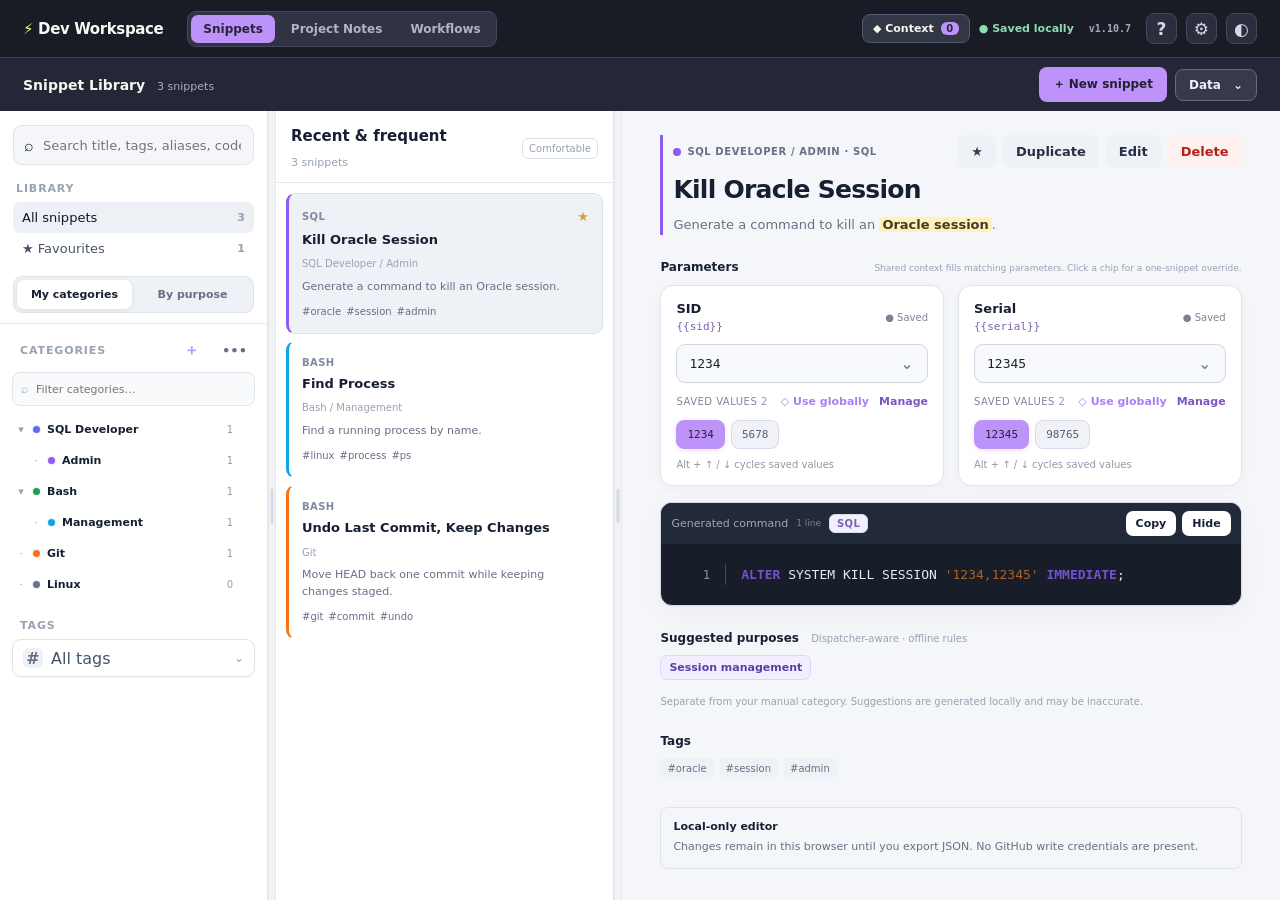
==== commit ba988acf: "Add files via upload" ====
--- a/index.html
+++ b/index.html
@@ -1,3 +1,3 @@
-<!doctype html><html lang="en"><head><meta charset="UTF-8"/><meta name="viewport" content="width=device-width,initial-scale=1.0"/><title>Dev Snippet Editor</title>  <script type="module" crossorigin src="/assets/index-D0YoQowZ.js"></script>
-  <link rel="stylesheet" crossorigin href="/assets/index-Bl-KV9JT.css">
+<!doctype html><html lang="en"><head><meta charset="UTF-8"/><meta name="viewport" content="width=device-width,initial-scale=1.0"/><title>Dev Snippet Editor</title>  <script type="module" crossorigin src="/assets/index-CG22adP3.js"></script>
+  <link rel="stylesheet" crossorigin href="/assets/index-Bwi18YqL.css">
 </head><body><div id="root"></div></body></html>
--- a/assets/index-Bwi18YqL.css
+++ b/assets/index-Bwi18YqL.css
@@ -0,0 +1 @@
+:root{font-family:Inter,ui-sans-serif,system-ui,-apple-system,BlinkMacSystemFont,Segoe UI,sans-serif;color:#172033;background:#f4f6f9}*{box-sizing:border-box}body{margin:0;min-width:320px}button,input,textarea,select{font:inherit}button{cursor:pointer;border:0}.app{min-height:100vh}header{min-height:76px;display:flex;align-items:center;justify-content:space-between;gap:20px;padding:14px 28px;background:#111827;color:#fff}.brand{font-weight:800;font-size:18px}.sub{font-size:12px;color:#9ca7b8;margin-top:4px}.actions{display:flex;align-items:center;gap:8px}.dirty{font-size:12px;color:#f5d68b}.primary,.secondary,.danger,.icon{border-radius:8px;padding:9px 13px;font-size:13px;font-weight:700}.primary{background:#fff;color:#111827}.secondary{background:#eef1f5;color:#263044}.danger{background:#fff0f0;color:#b42318}.icon{background:#eef1f5;color:#344054;min-width:38px}main{display:grid;grid-template-columns:245px 315px minmax(0,1fr);min-height:calc(100vh - 76px)}aside,.list{background:#fff;border-right:1px solid #e4e8ee}aside{padding:18px 14px}.search{display:flex;gap:7px;align-items:center;background:#f4f6f9;border:1px solid #e0e5ec;border-radius:9px;padding:0 10px;height:40px}.search input{border:0;outline:0;background:transparent;width:100%;font-size:13px}.new{width:100%;margin:14px 0 18px;padding:10px;border-radius:8px;background:#172033;color:#fff;font-weight:800}.block{margin-bottom:20px}.block h4{margin:0;padding:0 8px 7px;font-size:11px;text-transform:uppercase;letter-spacing:.08em;color:#98a2b3}.blockhead{display:flex;align-items:center;justify-content:space-between}.filter{width:100%;display:flex;justify-content:space-between;align-items:center;text-align:left;background:transparent;color:#475467;border-radius:7px;padding:8px 9px;font-size:13px}.filter:hover,.filter.active{background:#edf1f5;color:#111827}.filter b{font-size:11px;color:#98a2b3}.link{background:transparent;color:#667085;font-size:11px;padding:2px 4px}select{width:100%;padding:8px;border:1px solid #dfe4ea;border-radius:7px;background:#fff}.pane{padding:21px 18px 15px;border-bottom:1px solid #e4e8ee}.pane h1{margin:0 0 3px;font-size:17px}.pane span{font-size:11px;color:#98a2b3}.cards{padding:8px;overflow:auto;max-height:calc(100vh - 136px)}.card{display:block;width:100%;text-align:left;padding:13px 12px;margin-bottom:5px;background:transparent;border:1px solid transparent;border-radius:9px;color:#172033}.card:hover{background:#f7f8fa}.card.selected{background:#eef1f5;border-color:#dce2e9}.ctop{display:flex;justify-content:space-between;font-size:10px;text-transform:uppercase;color:#98a2b3}.card>b{display:block;margin:6px 0 4px;font-size:13px}.card p{margin:0 0 8px;font-size:11px;line-height:1.4;color:#667085}.tags{display:flex;flex-wrap:wrap;gap:5px}.tags span{font-size:10px;color:#667085}.tags.big span{background:#eef1f5;border-radius:6px;padding:5px 7px}.detail{padding:30px clamp(20px,5vw,70px);overflow:auto}.dhead{display:flex;justify-content:space-between;gap:20px}.dhead small{text-transform:uppercase;font-weight:800;letter-spacing:.08em;color:#667085;font-size:10px}.dhead h2{margin:6px 0;font-size:25px;letter-spacing:-.03em}.dhead p{margin:0;color:#667085;font-size:13px}.dactions{display:flex;gap:7px;align-items:flex-start}.code{margin-top:25px;border:1px solid #dfe4ea;border-radius:10px;overflow:hidden;background:#171d29}.code>div{display:flex;justify-content:space-between;align-items:center;padding:8px 10px;background:#222a39;color:#9ca7b8;font-size:11px}.code>div button{background:#fff;color:#172033;border-radius:7px;padding:6px 10px;font-size:11px;font-weight:700}.code pre,.live pre{margin:0;padding:20px;overflow:auto;color:#e7ebf2;font:13px/1.65 SFMono-Regular,Consolas,monospace;white-space:pre-wrap}.generated,.section{margin-top:25px}.section h3{font-size:12px;margin:0 0 10px}.paramgrid{display:grid;grid-template-columns:repeat(2,minmax(0,1fr));gap:14px}.paramhead{display:flex;justify-content:space-between;gap:8px;margin-bottom:6px}.paramhead b{display:block;font-size:12px}.paramhead code{display:block;margin-top:2px;color:#98a2b3;font-size:10px}.combo{position:relative}.combo input{width:100%;padding:9px 34px 9px 10px;border:1px solid #d7dde5;border-radius:8px;outline:none}.arrow{position:absolute;right:1px;top:1px;bottom:1px;width:32px;background:transparent;color:#667085}.menu{position:absolute;z-index:20;left:0;right:0;top:calc(100% + 5px);background:#fff;border:1px solid #dfe4ea;border-radius:8px;box-shadow:0 10px 25px #0002;max-height:190px;overflow:auto}.menurow{display:flex;border-bottom:1px solid #f1f3f5}.menurow>button:first-child{flex:1;text-align:left;background:#fff;padding:9px 10px}.menurow .x{background:#fff;color:#98a2b3;padding:8px 10px}.quick{display:flex;flex-wrap:wrap;gap:5px;margin-top:6px}.quick button{background:#eef1f5;color:#475467;border-radius:6px;padding:4px 7px;font:10px monospace}.note{display:flex;flex-direction:column;gap:6px;margin-top:28px;padding:12px;border:1px solid #dfe4ea;border-radius:8px}.note b{font-size:11px}.note span{font-size:11px;line-height:1.5;color:#667085}.toast{position:fixed;right:22px;bottom:22px;z-index:50;background:#111827;color:#fff;border-radius:8px;padding:10px 14px;font-size:12px;box-shadow:0 8px 25px #0002}.backdrop{position:fixed;inset:0;z-index:30;background:#11182799;display:grid;place-items:center;padding:20px}.modal{width:min(900px,96vw);max-height:92vh;overflow:auto;background:#fff;border-radius:12px;box-shadow:0 20px 70px #0004}.modal.small{width:min(620px,94vw)}.modalhead{display:flex;justify-content:space-between;gap:15px;padding:20px 22px;border-bottom:1px solid #e4e8ee}.modalhead h2{margin:0 0 4px;font-size:18px}.modalhead p{margin:0;color:#98a2b3;font-size:11px}.form{display:grid;grid-template-columns:1fr 1fr;gap:14px;padding:20px 22px}.form label{display:flex;flex-direction:column;gap:6px;color:#475467;font-size:11px;font-weight:750}.form input,.form textarea{border:1px solid #d7dde5;border-radius:7px;padding:9px 10px;outline:none;color:#172033}.wide{grid-column:1/-1}.inline{display:flex;gap:6px}.inline input{flex:1;min-width:0}.codeinput{font:12px/1.6 monospace;resize:vertical}.tagpick{position:relative}.tagbox{min-height:40px;display:flex;flex-wrap:wrap;align-items:center;gap:5px;border:1px solid #d7dde5;border-radius:8px;padding:5px 7px}.tagbox input{flex:1;min-width:120px;border:0!important;padding:5px 2px!important}.chip{display:inline-flex;gap:4px;align-items:center;background:#eef1f5;border-radius:6px;padding:5px 7px;color:#475467;font-size:11px}.chip button{background:transparent;color:#98a2b3;padding:0}.tagmenu{position:absolute;z-index:25;left:0;right:0;top:calc(100% + 5px);background:#fff;border:1px solid #dfe4ea;border-radius:8px;box-shadow:0 12px 28px #0002;overflow:hidden}.tagmenu button{display:block;width:100%;padding:9px 10px;background:#fff;text-align:left;color:#344054}.tagmenu button:hover{background:#f5f7f9}.tagmenu .create{border-top:1px solid #eef1f5;font-weight:800}.detected{border:1px solid #e0e5ec;border-radius:9px;padding:12px}.detected h3,.live h3{display:flex;justify-content:space-between;margin:0 0 8px;font-size:11px;text-transform:uppercase;letter-spacing:.06em;color:#475467}.detected h3 span{color:#98a2b3}.detrow{display:grid;grid-template-columns:150px minmax(140px,1fr) auto;gap:8px;align-items:start;padding:9px 0;border-top:1px solid #eef1f5}.detrow code{padding:9px 0;font-size:11px;color:#475467}.minivals{grid-column:2/-1;display:flex;flex-wrap:wrap;gap:5px}.minivals span{display:inline-flex;gap:5px;align-items:center;background:#f1f3f5;border-radius:6px;padding:4px 6px;font:10px monospace;color:#475467}.minivals button{background:transparent;color:#98a2b3;padding:0}.muted{color:#98a2b3;font-size:12px}.live{background:#171d29;border:1px solid #dfe4ea;border-radius:9px;overflow:hidden}.live h3{margin:0;padding:9px 11px;background:#222a39;color:#9ca7b8}.check{flex-direction:row!important;align-items:center}.check input{width:auto}.modalfoot{display:flex;justify-content:flex-end;gap:8px;padding:14px 22px;border-top:1px solid #e4e8ee}.catlist{padding:10px 20px}.catrow{display:flex;align-items:center;justify-content:space-between;gap:15px;padding:11px 0;border-bottom:1px solid #eef1f5}.catrow>div:first-child{display:flex;flex-direction:column;gap:3px}.catrow b{font-size:12px}.catrow span{font-size:10px;color:#98a2b3}.catrow>div:last-child{display:flex;gap:6px}.empty{padding:30px;text-align:center;color:#98a2b3;font-size:13px}@media(max-width:1050px){main{grid-template-columns:210px 280px minmax(0,1fr)}.detail{padding:25px 30px}}@media(max-width:800px){header{align-items:flex-start}.actions .secondary{display:none}main{grid-template-columns:190px minmax(0,1fr)}.detail{grid-column:1/-1;border-top:1px solid #e4e8ee}.paramgrid{grid-template-columns:1fr}}@media(max-width:600px){header{flex-direction:column;padding:14px 16px}.actions{width:100%}.actions .primary{flex:1}main{display:block}aside{border-right:0;border-bottom:1px solid #e4e8ee}.block{display:none}.list{max-height:42vh;overflow:auto}.cards{max-height:34vh}.detail{padding:22px 16px}.dhead{flex-direction:column}.form{grid-template-columns:1fr}.wide{grid-column:auto}.detrow{grid-template-columns:1fr}.minivals{grid-column:auto}}.filter.subcategory{padding-left:25px;font-size:12px;color:#667085}.dropzone{outline:1px solid transparent}.dropzone:hover{outline-color:#d5dbe3}.draggable{cursor:grab}.draggable:active{cursor:grabbing}.cardpath{display:block;color:#98a2b3;font-size:10px;margin:3px 0 6px}.desc-pop{background:#fff1b8;color:#403a2d;padding:0 3px;border-radius:4px;font-weight:750}.fieldhelp{display:block;color:#98a2b3;font-size:10px;font-weight:500;line-height:1.5}.fieldhelp code{background:#f3f5f7;padding:2px 4px;border-radius:4px}.descpreview{border:1px solid #e0e5ec;border-radius:8px;padding:10px;background:#f8fafb;color:#475467;font-size:12px;font-weight:500}.catgroup{border-bottom:1px solid #eef1f5}.subcatrow{display:flex;justify-content:space-between;align-items:center;padding:6px 12px 8px 24px;color:#667085;font-size:11px}.carddesc{display:-webkit-box;-webkit-line-clamp:3;-webkit-box-orient:vertical;overflow:hidden;max-height:4.2em}.dropzone.drag-over{background:#dfe7f2!important;outline:2px solid #667085!important;outline-offset:-2px;color:#111827!important}.filter.subcategory b{margin-left:auto;font-size:10px;color:#98a2b3}.shortcutbar{margin-top:22px;display:flex;flex-wrap:wrap;gap:8px 14px;padding:10px 12px;border:1px solid #e0e5ec;border-radius:8px;background:#f8fafb;color:#667085;font-size:10px}.shortcutbar span{display:flex;align-items:center;gap:5px}.shortcutbar kbd{border:1px solid #d4dae2;border-bottom-width:2px;border-radius:5px;padding:2px 5px;background:#fff;color:#344054;font:10px ui-monospace,SFMono-Regular,Consolas,monospace}.dropzone.drag-over{background:#dfe7f2!important;outline:2px solid #475467!important;box-shadow:inset 0 0 0 1px #fff}.dhead{align-items:flex-start}.dcontent{min-width:0;flex:1}.detailtitle{margin:6px 0 10px;max-width:48rem;line-height:1.12;overflow-wrap:anywhere}.detaildesc{max-width:52rem;color:#667085;font-size:13px;line-height:1.65;white-space:pre-wrap;overflow-wrap:anywhere}.dactions{flex:0 0 auto}.catidentity{min-width:150px}.catname,.subname{background:transparent;color:#172033;font-weight:700;padding:0;text-align:left;cursor:default}.catpick,.subpick{background:transparent;color:#172033;font-weight:800;padding:3px 0;text-align:left}.catpick:hover,.subpick:hover{text-decoration:underline}.catactions{display:flex;gap:6px;align-items:flex-end;flex-wrap:wrap;justify-content:flex-end}.defaultlang{display:flex;flex-direction:column;gap:3px;color:#98a2b3;font-size:9px;font-weight:700;text-transform:uppercase;letter-spacing:.05em}.defaultlang input{width:120px;border:1px solid #d7dde5;border-radius:6px;padding:7px 8px;color:#344054;text-transform:none;letter-spacing:0;font-size:11px;font-weight:500}.subpick,.subname{font-size:11px}@media(max-width:760px){.dhead{flex-direction:column}.dactions{width:100%;justify-content:flex-start}.catrow{align-items:flex-start;flex-direction:column}.catactions{justify-content:flex-start}}.dhead{display:block!important;width:100%;padding-left:10px;border-left:3px solid var(--accent,#cbd5e1)}.dtop{display:flex;align-items:center;justify-content:space-between;gap:16px;width:100%;margin-bottom:8px}.dtop>small{min-width:0;display:flex;align-items:center;gap:6px;color:#667085;font-weight:750;text-transform:uppercase;letter-spacing:.06em}.category-pill-dot,.color-dot,.sidebar-color-dot{display:inline-block;width:8px;height:8px;border-radius:999px;flex:0 0 auto}.detailtitle{width:100%;max-width:none!important;margin:4px 0 10px!important;line-height:1.1;overflow-wrap:anywhere}.detaildesc{width:100%;max-width:none!important;line-height:1.65;white-space:pre-wrap;overflow-wrap:anywhere}.dactions{flex:0 0 auto;display:flex;gap:7px}.filter.dropzone{position:relative;align-items:center}.sidebar-color-dot{background:var(--item-color,#cbd5e1);margin-right:7px;box-shadow:0 0 0 1px #00000010}.card.draggable{border-left:3px solid var(--card-accent,#e5e7eb)!important}.colorfield{display:flex;flex-direction:column;gap:3px;color:#98a2b3;font-size:9px;font-weight:700;text-transform:uppercase;letter-spacing:.05em}.colorcontrol{display:flex;align-items:center;gap:5px}.colorcontrol input[type=color],.mini-color{width:30px;height:29px;padding:2px;border:1px solid #d7dde5;border-radius:6px;background:#fff;cursor:pointer}.colorcontrol code{color:#667085;font-size:9px;text-transform:none;letter-spacing:0}.catpick,.catname,.subpick,.subname{display:inline-flex;align-items:center;gap:7px}.subactions{display:flex;align-items:center;gap:8px}.subcatrow{gap:12px}@media(max-width:760px){.dtop{align-items:flex-start;flex-direction:column}.dactions{order:-1;align-self:flex-end}}.category-line{display:flex;align-items:center;gap:2px}.category-line>.filter{flex:1}.collapse-toggle{width:22px;height:30px;display:grid;place-items:center;background:transparent;color:#98a2b3;border-radius:6px;padding:0;font-size:12px}.collapse-toggle:hover{background:#f2f4f7;color:#344054}.filter.subcategory{width:calc(100% - 24px);margin-left:24px}.modal-collapse{width:20px;height:24px;display:grid;place-items:center;background:transparent;color:#98a2b3;padding:0;border-radius:5px}.modal-collapse:hover{background:#f2f4f7;color:#344054}.catidentity{display:flex;align-items:center;gap:4px}.tagfilter{position:relative}.tagfilter-trigger{width:100%;display:flex;align-items:center;justify-content:space-between;gap:10px;min-height:38px;padding:8px 10px;background:#fff;border:1px solid #dfe4ea;border-radius:9px;color:#475467;text-align:left;box-shadow:0 1px 2px #10182808}.tagfilter-trigger:hover{border-color:#cfd6df;background:#fbfcfd}.tagfilter-trigger.active{border-color:#b7c0cb;background:#f8fafc;color:#172033}.tagfilter-trigger-main{display:flex;align-items:center;gap:8px;min-width:0}.tagfilter-icon{display:grid;place-items:center;width:20px;height:20px;border-radius:6px;background:#eef1f5;color:#667085;font-weight:800}.tagfilter-chevron{color:#98a2b3;font-size:12px}.tagfilter-popover{position:absolute;z-index:30;left:0;right:0;top:calc(100% + 6px);background:#fff;border:1px solid #dfe4ea;border-radius:10px;box-shadow:0 14px 34px #10182824;overflow:hidden}.tagfilter-search{display:flex;align-items:center;gap:6px;padding:8px;border-bottom:1px solid #eef1f5}.tagfilter-search input{min-width:0;width:100%;border:0;outline:0;background:transparent;font-size:12px}.tagfilter-search>button{background:transparent;color:#98a2b3;padding:2px 4px}.tagfilter-options{max-height:260px;overflow:auto;padding:5px}.tagfilter-option{width:100%;display:grid;grid-template-columns:1fr auto;gap:3px 8px;align-items:center;padding:8px 9px;border-radius:7px;background:transparent;color:#475467;text-align:left}.tagfilter-option:hover{background:#f6f8fa}.tagfilter-option.selected{background:#eef2f6;color:#172033}.tagfilter-option small{grid-column:1;color:#98a2b3;font-size:9px}.tagfilter-option b{grid-column:2;grid-row:1/3;color:#344054}.tag-option-chip{display:inline-flex;width:max-content;max-width:100%;padding:4px 7px;border-radius:999px;background:#eef1f5;color:#475467;font-size:11px;font-weight:650}.tagfilter-empty{padding:16px 10px;color:#98a2b3;text-align:center;font-size:11px}.appheader{gap:18px}.header-left{display:flex;align-items:center;gap:18px;min-width:0;flex-wrap:wrap}.topnav{display:flex;align-items:center;gap:4px;padding:3px;background:#eef1f5;border-radius:9px}.navtab{padding:7px 10px;border-radius:7px;background:transparent;color:#667085;font-size:11px;font-weight:700}.navtab.active{background:#fff;color:#172033;box-shadow:0 1px 3px #10182818}.header-shortcuts{display:flex;align-items:center;gap:10px;flex-wrap:wrap;color:#667085;font-size:9px}.header-shortcuts span{display:flex;align-items:center;gap:4px;white-space:nowrap}.header-shortcuts kbd{border:1px solid #d4dae2;border-bottom-width:2px;border-radius:5px;padding:2px 5px;background:#fff;color:#344054;font:9px ui-monospace,SFMono-Regular,Consolas,monospace}.notes-hint{color:#98a2b3;font-size:10px}.notesapp{height:100vh;display:flex;flex-direction:column;background:#f5f7fa;color:#172033}.notes-layout{min-height:0;flex:1;min-width:0;display:grid;grid-template-columns:minmax(220px,min(var(--notes-sidebar-width,280px),50vw)) 8px minmax(0,1fr)}.notes-tree{min-height:0;overflow:auto;border-right:1px solid #e2e7ed;background:#fff;padding:12px 9px}.notes-tree-head{display:flex;align-items:center;justify-content:space-between;padding:3px 5px 10px}.new-note{background:#172033;color:#fff;border-radius:7px;padding:6px 8px;font-size:10px}.notes-search{margin-bottom:10px}.note-tree-list{display:flex;flex-direction:column;gap:2px}.note-tree-row{display:flex;align-items:center;min-height:31px;border-radius:7px}.note-tree-row:hover{background:#f6f8fa}.note-tree-row.selected{background:#eef2f6}.note-caret{width:20px;background:transparent;color:#98a2b3;padding:0}.note-title{min-width:0;flex:1;overflow:hidden;text-overflow:ellipsis;white-space:nowrap;background:transparent;text-align:left;color:#475467;padding:5px 2px;font-size:11px;font-weight:650}.note-tree-row.selected .note-title{color:#172033;font-weight:800}.note-addsub{opacity:0;width:24px;background:transparent;color:#667085;padding:3px}.note-tree-row:hover .note-addsub{opacity:1}.notes-work{min-width:0;min-height:0;display:flex;flex-direction:column;padding:18px}.notes-toolbar{display:flex;align-items:flex-end;justify-content:space-between;gap:18px;margin-bottom:12px}.notes-toolbar small{font-size:9px;color:#98a2b3;font-weight:800;letter-spacing:.08em}.notes-toolbar h1{margin:2px 0 0;font-size:22px}.notes-tools{display:flex;align-items:center;gap:7px;flex-wrap:wrap;justify-content:flex-end}.segmented{display:flex;padding:3px;background:#e9edf2;border-radius:8px}.segmented button{background:transparent;color:#667085;padding:6px 9px;border-radius:6px;font-size:10px}.segmented button.active{background:#fff;color:#172033;box-shadow:0 1px 2px #10182814}.md-workspace{min-height:0;flex:1;display:grid;border:1px solid #dfe4ea;border-radius:11px;overflow:hidden;background:#fff;box-shadow:0 1px 3px #1018280c}.md-workspace.mode-split{grid-template-columns:1fr 1fr}.md-workspace.mode-edit,.md-workspace.mode-view{grid-template-columns:1fr}.md-editor{min-width:0;width:100%;height:100%;resize:none;border:0;outline:0;padding:22px;background:#fbfcfd;color:#172033;font:13px/1.65 ui-monospace,SFMono-Regular,Consolas,monospace;tab-size:2}.md-preview{min-width:0;height:100%;overflow:auto;padding:24px 30px;border-left:1px solid #e6eaf0;color:#344054;font-size:13px;line-height:1.7}.mode-view .md-preview{border-left:0;max-width:1000px;width:100%;margin:0 auto}.md-preview h1,.md-preview h2,.md-preview h3,.md-preview h4{color:#172033;line-height:1.25;margin:1.2em 0 .45em}.md-preview h1{font-size:28px;border-bottom:1px solid #e8ecf1;padding-bottom:8px}.md-preview h2{font-size:21px}.md-preview h3{font-size:17px}.md-preview p{margin:.55em 0}.md-preview ul,.md-preview ol{padding-left:24px}.md-preview li{margin:3px 0}.md-preview code{background:#eef1f5;border-radius:5px;padding:2px 5px;font:12px ui-monospace,SFMono-Regular,Consolas,monospace}.md-preview pre{overflow:auto;background:#172033;color:#f8fafc;border-radius:9px;padding:15px 17px}.md-preview pre code{background:transparent;color:inherit;padding:0}.md-preview blockquote{margin:12px 0;padding:7px 14px;border-left:3px solid #98a2b3;background:#f8fafc;color:#667085}.md-preview a{color:#3659c9}.md-preview hr{border:0;border-top:1px solid #e3e7ed;margin:22px 0}.md-gap{height:7px}.notes-empty{margin:auto;text-align:center}@media(max-width:900px){.header-shortcuts{display:none}.notes-layout{grid-template-columns:210px minmax(0,1fr)}.notes-sidebar-resizer{display:none}.md-workspace.mode-split{grid-template-columns:1fr}.mode-split .md-preview{display:none}}.md-toolbar{display:flex;align-items:center;justify-content:space-between;gap:12px;margin-bottom:8px;padding:7px 8px;border:1px solid #dfe4ea;border-radius:9px;background:#fff;box-shadow:0 1px 2px #10182808}.md-toolbar-group{display:flex;align-items:center;gap:4px;flex-wrap:wrap}.md-toolbar button{min-width:30px;height:30px;display:grid;place-items:center;padding:0 8px;border:1px solid transparent;border-radius:6px;background:#f5f7f9;color:#475467;font-size:11px;font-weight:750}.md-toolbar button:hover{border-color:#d8dee6;background:#fff;color:#172033}.md-toolbar button:active{transform:translateY(1px)}.md-toolbar-hint{flex:0 0 auto;color:#98a2b3;font-size:9px;white-space:nowrap}.md-preview .task-list{list-style:none;padding-left:4px}.md-preview .task-item{display:flex;align-items:center;gap:7px}.md-preview .task-item input{margin:0}@media(max-width:900px){.md-toolbar{align-items:flex-start;flex-direction:column}.md-toolbar-hint{white-space:normal}}.md-table-wrap{width:100%;overflow-x:auto;margin:16px 0}.md-preview table{width:100%;border-collapse:collapse;border-spacing:0;font-size:12px}.md-preview th,.md-preview td{padding:9px 11px;border:1px solid #dfe4ea;vertical-align:top}.md-preview th{background:#f5f7f9;color:#172033;font-weight:800}.md-preview tbody tr:nth-child(2n){background:#fbfcfd}.collapsible-code{margin-top:16px;overflow:hidden}.collapsible-code.collapsed{background:#222a39}.collapsible-code-head{display:flex;align-items:center;justify-content:space-between;gap:12px;padding:8px 10px;background:#222a39;color:#9ca7b8}.collapsible-code-title{display:flex;align-items:center;gap:8px;font-size:11px}.collapsible-code-title small{color:#788397;font-size:9px}.collapsible-code-actions{display:flex;align-items:center;gap:6px}.collapsible-code-actions button{background:#fff;color:#172033;border-radius:7px;padding:6px 9px;font-size:10px;font-weight:700}.collapsible-code-actions .code-secondary{background:#313b4d;color:#dbe2ec}.collapsible-code-actions .code-toggle{min-width:48px}.snippet-code-pre{transition:max-height .18s ease;margin:0;overflow:auto}.snippet-code-pre.limited{max-height:calc((1.65em * var(--visible-rows,6)) + 40px)}.snippet-code-pre.full{max-height:none}.search-hit{background:#fff0a8;color:inherit;padding:0 1px;border-radius:3px}.card-bottom{display:flex;align-items:flex-end;justify-content:space-between;gap:8px}.card-bottom .tags{min-width:0}.usage-meta{flex:0 0 auto;color:#98a2b3;font-size:8px;white-space:nowrap}.search-empty{display:flex;flex-direction:column;align-items:center;justify-content:center;gap:6px;min-height:180px;padding:24px;color:#667085;text-align:center}.search-empty b{color:#344054;font-size:12px}.search-empty span{max-width:230px;font-size:10px;line-height:1.5}.category-search{display:flex;align-items:center;gap:6px;margin:4px 0 8px;padding:0 8px;min-height:34px;border:1px solid #e1e6ec;border-radius:8px;background:#f8fafb}.category-search>span{color:#98a2b3;font-size:12px}.category-search input{min-width:0;flex:1;border:0;outline:0;background:transparent;color:#344054;font-size:11px}.category-search button{background:transparent;color:#98a2b3;padding:2px 4px;font-size:14px}.category-search-empty{padding:10px 8px;color:#98a2b3;font-size:10px;text-align:center}.quick{display:flex;flex-wrap:wrap;gap:5px}.quick button.selected{background:#172033!important;color:#fff!important;box-shadow:0 0 0 1px #172033}.sectionhead{display:flex;align-items:baseline;justify-content:space-between;gap:14px;margin-bottom:10px}.sectionhead h3{margin:0}.sectionhead small{color:#98a2b3;font-size:9px;line-height:1.4;text-align:right}@media(max-width:700px){.sectionhead{align-items:flex-start;flex-direction:column}.sectionhead small{text-align:left}}.category-head-actions{display:flex;align-items:center;gap:7px}.category-head-actions .link{font-size:9px}.collapse-toggle{font-size:9px!important}.quick.quick-all{display:flex;flex-wrap:wrap;gap:6px;margin-top:7px}.quick.quick-all button{max-width:100%;padding:5px 8px;border:1px solid #dfe4ea;border-radius:7px;background:#f7f9fb;color:#475467;font:10px ui-monospace,SFMono-Regular,Consolas,monospace;overflow:hidden;text-overflow:ellipsis;white-space:nowrap}.quick.quick-all button:hover{border-color:#bfc7d2;background:#fff;color:#172033}.quick.quick-all button.selected{background:#172033!important;border-color:#172033!important;color:#fff!important;box-shadow:none}.app-version{font:700 11px ui-monospace,SFMono-Regular,Consolas,monospace;color:#abb2bf;padding:5px 7px;border:1px solid #45475b;border-radius:6px;white-space:nowrap}.workspace-pref{display:flex;align-items:center;gap:8px;flex-shrink:0}.theme-switch{padding:8px 10px;border:1px solid #6272a4;border-radius:8px;background:#282a36;color:#f8f8f2;font-size:11px;font-weight:700;white-space:nowrap}.theme-switch:hover{border-color:#bd93f9;background:#44475a}.theme-dark-label{display:none}[data-theme=dracula] .theme-dark-label{display:inline}[data-theme=dracula] .theme-light-label{display:none}[data-theme=dracula]{color-scheme:dark;color:#f8f8f2;background:#282a36}[data-theme=dracula] body,[data-theme=dracula] .app,[data-theme=dracula] .notesapp{background:#282a36;color:#f8f8f2}[data-theme=dracula] header{background:#191a21;color:#f8f8f2}[data-theme=dracula] .brand,[data-theme=dracula] .notes-toolbar h1{color:#f8f8f2}[data-theme=dracula] .app-version{color:#bd93f9}[data-theme=dracula] .theme-switch{background:#44475a;border-color:#6272a4;color:#f8f8f2}[data-theme=dracula] .theme-switch:hover{border-color:#ff79c6}[data-theme=dracula] aside,[data-theme=dracula] .list,[data-theme=dracula] .notes-tree,[data-theme=dracula] .modal,[data-theme=dracula] .md-workspace,[data-theme=dracula] .md-preview,[data-theme=dracula] .md-toolbar{background:#282a36!important;color:#f8f8f2;border-color:#44475a}[data-theme=dracula] .detail,[data-theme=dracula] .notes-work{background:#282a36;color:#f8f8f2}[data-theme=dracula] .pane,[data-theme=dracula] .catrow,[data-theme=dracula] .catgroup,[data-theme=dracula] .subcatrow,[data-theme=dracula] .modalhead,[data-theme=dracula] .modalfoot,[data-theme=dracula] .notes-toolbar{border-color:#44475a}[data-theme=dracula] h1,[data-theme=dracula] h2,[data-theme=dracula] h3,[data-theme=dracula] h4,[data-theme=dracula] .detailtitle,[data-theme=dracula] .card>b,[data-theme=dracula] .catname,[data-theme=dracula] .catpick,[data-theme=dracula] .subname,[data-theme=dracula] .subpick,[data-theme=dracula] .note-title,[data-theme=dracula] .md-preview h1,[data-theme=dracula] .md-preview h2,[data-theme=dracula] .md-preview h3{color:#f8f8f2}[data-theme=dracula] .card,[data-theme=dracula] .filter,[data-theme=dracula] .dropzone,[data-theme=dracula] .note-tree-row{color:#f8f8f2;background:transparent}[data-theme=dracula] .card:hover,[data-theme=dracula] .card.selected,[data-theme=dracula] .filter:hover,[data-theme=dracula] .filter.active,[data-theme=dracula] .note-tree-row:hover,[data-theme=dracula] .note-tree-row.selected,[data-theme=dracula] .tagfilter-option:hover,[data-theme=dracula] .tagfilter-option.selected{background:#44475a!important;color:#f8f8f2!important;border-color:#6272a4}[data-theme=dracula] .search,[data-theme=dracula] .notes-search,[data-theme=dracula] .category-search,[data-theme=dracula] .tagfilter-trigger,[data-theme=dracula] .tagfilter-popover,[data-theme=dracula] .tagfilter-search,[data-theme=dracula] .tagfilter-options,[data-theme=dracula] .tagfilter-option,[data-theme=dracula] .tag-menu,[data-theme=dracula] .tagmenu,[data-theme=dracula] .tagshell,[data-theme=dracula] .combo,[data-theme=dracula] .combomenu,[data-theme=dracula] .comboitem,[data-theme=dracula] .descpreview,[data-theme=dracula] .shortcutbar{background:#343746!important;color:#f8f8f2!important;border-color:#6272a4!important}[data-theme=dracula] input,[data-theme=dracula] textarea,[data-theme=dracula] select{background:#343746!important;color:#f8f8f2!important;border-color:#6272a4!important;caret-color:#ff79c6}[data-theme=dracula] input::placeholder,[data-theme=dracula] textarea::placeholder{color:#a5a8bf}[data-theme=dracula] .md-editor{background:#21222c!important;color:#f8f8f2!important}[data-theme=dracula] .md-preview{color:#f8f8f2!important}[data-theme=dracula] .md-preview p,[data-theme=dracula] .md-preview li,[data-theme=dracula] .detaildesc,[data-theme=dracula] .card p{color:#c9cbd8}[data-theme=dracula] .md-preview code,[data-theme=dracula] .md-preview th,[data-theme=dracula] .md-preview td{background:#343746;color:#f8f8f2;border-color:#6272a4}[data-theme=dracula] .md-preview blockquote{background:#343746;color:#bd93f9;border-left-color:#bd93f9}[data-theme=dracula] .md-preview a{color:#8be9fd}[data-theme=dracula] .md-preview pre,[data-theme=dracula] .code{background:#21222c!important;color:#f8f8f2}[data-theme=dracula] .code>div,[data-theme=dracula] .codehead{background:#343746!important;color:#f8f8f2}[data-theme=dracula] .secondary,[data-theme=dracula] .icon,[data-theme=dracula] .md-toolbar button,[data-theme=dracula] .tagchip,[data-theme=dracula] .tag-option-chip,[data-theme=dracula] .quick button,[data-theme=dracula] .tags.big span{background:#44475a!important;color:#f8f8f2!important;border-color:#6272a4}[data-theme=dracula] .primary,[data-theme=dracula] .new,[data-theme=dracula] .new-note{background:#bd93f9!important;color:#21222c!important}[data-theme=dracula] .danger{background:#5f354c;color:#ff79c6}[data-theme=dracula] .quick button.selected{background:#bd93f9!important;color:#21222c!important;border-color:#bd93f9!important}[data-theme=dracula] .topnav,[data-theme=dracula] .segmented{background:#44475a}[data-theme=dracula] .navtab,[data-theme=dracula] .segmented button{color:#c9cbd8}[data-theme=dracula] .navtab.active,[data-theme=dracula] .segmented button.active{background:#bd93f9;color:#21222c}[data-theme=dracula] .header-shortcuts kbd{background:#44475a;border-color:#6272a4;color:#f8f8f2}[data-theme=dracula] .link,[data-theme=dracula] .tiny-link{color:#8be9fd}[data-theme=dracula] .desc-pop,[data-theme=dracula] .search-hit{background:#62537f;color:#f8f8f2}[data-theme=dracula] .backdrop{background:#101116b8}[data-theme=dracula] .dropzone.drag-over{background:#51406b!important;outline-color:#bd93f9!important}[data-theme=dracula] .note-tree-row.selected .note-title{color:#bd93f9}@media(max-width:1100px){.appheader{flex-wrap:wrap}.workspace-pref{margin-left:auto}}@media(max-width:600px){.workspace-pref{order:1}.appheader .actions{order:2}.theme-switch{padding:7px}}.settings-open-btn{white-space:nowrap}.settings-modal{width:min(680px,96vw);max-height:90vh;overflow:auto}.settings-body{padding:12px 22px 18px;display:grid;gap:14px}.settings-group{padding:14px;border:1px solid var(--border,#dfe4ea);border-radius:10px;display:grid;gap:12px}.settings-group h3{margin:0;font-size:13px}.settings-field{display:grid;grid-template-columns:1fr auto;gap:6px 12px;align-items:center;font-size:12px;color:inherit}.settings-field select,.settings-field input[type=range]{grid-column:1/-1;width:100%}.settings-field select{border:1px solid #aab1bc;border-radius:7px;padding:9px;background:var(--panel,#fff);color:inherit}.settings-field strong{font-size:12px}.settings-check{display:flex;align-items:center;gap:9px;font-size:12px}.settings-check input{accent-color:#8972d8;width:16px;height:16px}.settings-reset{justify-self:start}.snippet-code-pre.code-wrap{white-space:pre-wrap;overflow-wrap:anywhere}[data-theme=dracula] .settings-group{border-color:#56576a}[data-theme=dracula] .settings-field select{background:#282a36;color:#f8f8f2;border-color:#62647b}.browse-switch{display:flex;padding:3px;border:1px solid #dfe4ea;border-radius:9px;background:#eef1f5;margin:12px 0 19px;gap:3px}.browse-switch button{flex:1;min-width:0;padding:8px 5px;border-radius:7px;background:transparent;color:#667085;font-size:11px;font-weight:700}.browse-switch button.active{background:#fff;color:#172033;box-shadow:0 1px 4px #11182718}.purpose-group{font-size:10px;text-transform:uppercase;letter-spacing:.05em;color:#98a2b3;font-weight:750;margin:13px 7px 5px}.purpose-panel .filter{font-size:11px;gap:6px}.purpose-panel .filter b{flex-shrink:0}.purpose-status,.purpose-disclaimer{font-size:10px;color:#7b8494;line-height:1.5;padding:4px 7px 8px}.purpose-disclaimer{border-top:1px solid #e5e7eb;margin-top:10px;padding-top:12px}.purpose-card-label{display:block;width:fit-content;margin:5px 0 7px;padding:3px 6px;border-radius:5px;background:#e9e8ff;color:#4f46a5;font-size:10px}.purpose-chips{display:flex;flex-wrap:wrap;gap:6px;margin:10px 0}.purpose-chips span{padding:5px 8px;border:1px solid #ddd6fe;border-radius:7px;background:#f2edff;color:#5940a5;font-size:11px;font-weight:650}.purpose-chips small,.purpose-explain{color:#98a2b3;font-size:10px;line-height:1.4}.purpose-source{color:#98a2b3;font-size:10px;font-weight:400;margin-left:8px}[data-theme=dracula] .browse-switch{background:#343746;border-color:#555668}[data-theme=dracula] .browse-switch button.active{background:#44475a;color:#f8f8f2}[data-theme=dracula] .purpose-card-label,[data-theme=dracula] .purpose-chips span{background:#44405e;border-color:#68598c;color:#bd93f9}.parameter-card{min-width:0;padding:15px;border:1px solid #e1e4ed;border-radius:13px;background:#fff;box-shadow:0 3px 12px #10182808;display:flex;flex-direction:column;gap:10px}.parameter-card-head,.parameter-card-meta{display:flex;align-items:center;justify-content:space-between;gap:12px}.parameter-title{display:flex;flex-direction:column;gap:3px;min-width:0}.parameter-title b{font-size:13px}.parameter-title code,.parameter-card-head>code{font:11px/1.4 Consolas,monospace;color:#7b61aa}.parameter-status{font-size:10px;color:#7c8296;white-space:nowrap}.parameter-input-wrap{position:relative}.parameter-input-wrap input{width:100%;min-width:0;border:1px solid #cfd6e4;border-radius:9px;padding:11px 38px 11px 12px;background:#f8f9fc;color:#1e2434;outline:none;font:13px Consolas,monospace}.parameter-input-wrap input:focus{border-color:#9874df;box-shadow:0 0 0 3px #bd93f930}.parameter-picker{position:absolute;right:6px;top:5px;height:30px;width:30px;background:transparent;color:#697285}.parameter-suggestions{position:absolute;z-index:22;top:calc(100% + 5px);left:0;right:0;max-height:180px;overflow:auto;display:flex;flex-direction:column;background:#fff;border:1px solid #cfd6e4;border-radius:9px;box-shadow:0 12px 25px #0002}.parameter-suggestions button{background:transparent;text-align:left;padding:9px 12px;color:#252b3b;font:12px Consolas,monospace}.parameter-suggestions button:hover{background:#f2edfb}.parameter-card-meta{font-size:10px;color:#7e8698;text-transform:uppercase;letter-spacing:.05em}.parameter-card-meta>div{display:flex;gap:10px}.parameter-card-meta em{font-style:normal;color:#a287d7}.parameter-action{background:transparent;color:#7e54bf;font-weight:700;text-transform:none;letter-spacing:0;font-size:11px;padding:2px 0}.parameter-chips{display:flex;flex-wrap:wrap;gap:6px;min-height:25px}.parameter-chip{display:inline-flex;align-items:stretch;min-width:0;max-width:100%;border:1px solid #d8daeb;border-radius:8px;background:#f1f2f8;overflow:hidden;color:#535d76}.parameter-chip>button:first-child,.parameter-chip>span{max-width:100%;min-width:0;overflow:hidden;text-overflow:ellipsis;white-space:nowrap;background:transparent;padding:7px 10px;font:11px Consolas,monospace;color:inherit}.parameter-chip.active{background:#bd93f9;border-color:#bd93f9;color:#242434;box-shadow:0 1px 5px #bd93f94d}.parameter-chip:hover{border-color:#997ad4}.parameter-chip-delete{background:#f2d9e5;color:#812e55;padding:2px 8px;font-size:14px}.parameter-keyhint,.parameter-no-values{color:#9097a7;font-size:10px}.editor-parameter-grid{display:grid;grid-template-columns:repeat(2,minmax(0,1fr));gap:12px}.parameter-editor-label{display:flex;flex-direction:column;gap:5px;font-size:11px;color:#8790a0}.parameter-editor-label input{width:100%;min-width:0;border:1px solid #cfd6e4;border-radius:8px;padding:9px}.parameter-add-inline{display:flex;gap:8px}.parameter-add-inline input{min-width:0;flex:1;border:1px solid #cfd6e4;border-radius:8px;padding:8px;font:12px Consolas,monospace}.parameter-add-inline button{background:#bd93f9;border-radius:8px;padding:7px 12px;color:#242434;font-weight:700;white-space:nowrap}.parameter-add-inline button:disabled{opacity:.4;cursor:not-allowed}[data-theme=dracula] .parameter-card{background:#343746;color:#f8f8f2;border-color:#50536a;box-shadow:0 5px 20px #12131b44}[data-theme=dracula] .parameter-input-wrap input,[data-theme=dracula] .parameter-editor-label input,[data-theme=dracula] .parameter-add-inline input{background:#282a36;color:#f8f8f2;border-color:#6272a4}[data-theme=dracula] .parameter-suggestions{background:#343746;border-color:#6272a4}[data-theme=dracula] .parameter-suggestions button{color:#f8f8f2}[data-theme=dracula] .parameter-suggestions button:hover{background:#44475a}[data-theme=dracula] .parameter-chip{background:#44475a;color:#f8f8f2;border-color:#6272a4}[data-theme=dracula] .parameter-chip.active{background:#bd93f9;color:#282a36;border-color:#bd93f9}[data-theme=dracula] .parameter-card-head code,[data-theme=dracula] .parameter-title code{color:#8be9fd}[data-theme=dracula] .parameter-action{color:#bd93f9}@media(max-width:850px){.editor-parameter-grid{grid-template-columns:1fr}}.collapsible-code{border:1px solid #d6dbe6;border-radius:12px;overflow:hidden;box-shadow:0 7px 24px #20243b0a}.collapsible-code-head{gap:12px}.syntax-language{display:inline-flex;align-items:center;border:1px solid #d8ddea;border-radius:6px;padding:3px 7px;font-size:10px;letter-spacing:.04em;font-weight:700;color:#7863b7;background:#f3f0fd}.snippet-code-pre{tab-size:2;font-variant-ligatures:none}.snippet-code-pre .syntax-comment{color:#708090;font-style:italic}.snippet-code-pre .syntax-string{color:#ad6223}.snippet-code-pre .syntax-parameter{color:#c14487}.snippet-code-pre .syntax-number{color:#8852c6}.snippet-code-pre .syntax-keyword{color:#7552ce;font-weight:600}.snippet-code-pre .syntax-operator{color:#39698a}.snippet-code-pre .syntax-attribute{color:#2f6d99}.snippet-code-pre .syntax-tag{color:#a12f71}.snippet-code-pre .syntax-entity{color:#987018}[data-theme=dracula] .collapsible-code{border-color:#6272a4;box-shadow:0 7px 24px #10111650}[data-theme=dracula] .syntax-language{background:#44405e;border-color:#68598c;color:#bd93f9}[data-theme=dracula] .snippet-code-pre .syntax-comment{color:#6272a4}[data-theme=dracula] .snippet-code-pre .syntax-string{color:#f1fa8c}[data-theme=dracula] .snippet-code-pre .syntax-parameter{color:#ff79c6}[data-theme=dracula] .snippet-code-pre .syntax-number{color:#bd93f9}[data-theme=dracula] .snippet-code-pre .syntax-keyword{color:#ff79c6}[data-theme=dracula] .snippet-code-pre .syntax-operator{color:#ffb86c}[data-theme=dracula] .snippet-code-pre .syntax-attribute{color:#50fa7b}[data-theme=dracula] .snippet-code-pre .syntax-tag{color:#ff79c6}[data-theme=dracula] .snippet-code-pre .syntax-entity{color:#8be9fd}.snippet-code-pre .code-line{display:flex;min-width:max-content;line-height:1.65em;min-height:1.65em}.snippet-code-pre .code-line-content{white-space:pre;flex:1;min-width:0}.snippet-code-pre.code-wrap .code-line{min-width:0}.snippet-code-pre.code-wrap .code-line-content{white-space:pre-wrap;overflow-wrap:anywhere}.snippet-code-pre .code-line-number{display:inline-block;box-sizing:border-box;width:3.4em;min-width:3.4em;flex-shrink:0;padding-right:1.1em;margin-right:1.2em;text-align:right;color:#818ba1;border-right:1px solid #41475c;user-select:none;-webkit-user-select:none}.snippet-code-pre:not(.with-line-numbers) .code-line-content{min-width:max-content}.snippet-code-pre.code-wrap:not(.with-line-numbers) .code-line-content{min-width:0}.language-detection-controls{display:flex;gap:14px;align-items:center;justify-content:space-between;margin-top:7px}.language-auto-label{display:inline-flex!important;align-items:center;gap:5px!important;font-size:11px!important;cursor:pointer}.language-auto-label input{width:auto!important;margin:0}.language-detection-hint{display:block;margin-top:5px;font-size:10px;opacity:.7}.cards:has(.keyboard-active) .card.selected:not(.keyboard-active){background:var(--card-background, transparent);box-shadow:none}.cards .card.keyboard-active{border-color:var(--card-accent, #bd93f9)!important;outline:2px solid var(--card-accent, #bd93f9);outline-offset:-2px}.import-modal{width:min(850px,96vw);display:flex;flex-direction:column;max-height:92vh}.import-modal .modalhead,.import-modal .modalfoot{flex-shrink:0}.import-body{padding:20px 22px;overflow:auto;min-height:0;color:#344054}.import-modes{display:grid;grid-template-columns:1fr 1fr;gap:10px}.import-modes button{text-align:left;display:flex;flex-direction:column;gap:4px;padding:15px;border:1px solid #dfe4ea;background:#f8fafc;border-radius:10px;color:#344054}.import-modes button.active{border-color:#9270db;box-shadow:0 0 0 2px #bd93f92e;background:#f7f2ff}.import-modes strong{font-size:13px}.import-modes small{color:#7a8393;font-size:11px}.import-stats{display:grid;grid-template-columns:repeat(4,minmax(0,1fr));gap:8px;margin-top:17px}.import-stats>div{border:1px solid #e1e5eb;background:#fafbfc;border-radius:9px;padding:13px 10px;display:flex;flex-direction:column;gap:4px}.import-stats b{font-size:21px;font-weight:800}.import-stats span{font-size:10px;color:#7f8997}.import-note{font-size:11px;line-height:1.6;color:#667085;margin:14px 0}.import-list-head,.import-bulk{display:flex;justify-content:space-between;align-items:center;gap:12px;flex-wrap:wrap;margin:15px 0 10px}.import-list-head h3{font-size:13px;margin:0}.import-filter{display:flex;gap:3px;background:#eef1f6;border-radius:9px;padding:3px}.import-filter button{padding:7px 9px;color:#667085;background:transparent;border-radius:7px;font-size:11px}.import-filter button.active{background:#fff;color:#30214b;box-shadow:0 2px 5px #0001}.import-bulk{justify-content:flex-end;margin:0 0 8px;font-size:11px;color:#667085}.import-bulk button{padding:5px 9px;border:1px solid #ddd5f2;border-radius:7px;background:#f6f0ff;color:#7055ac;font-size:11px}.import-rows{max-height:300px;overflow-y:auto;border:1px solid #e2e6ed;border-radius:9px}.import-row{display:flex;align-items:center;justify-content:space-between;gap:14px;padding:10px 13px;border-bottom:1px solid #e6e9ee}.import-row:last-child{border-bottom:0}.import-row-info{display:flex;flex-direction:column;gap:4px;min-width:0}.import-row-info strong{font-size:12px;overflow-wrap:anywhere}.import-row-info span,.import-row-info small{color:#7e8897;font-size:10px}.import-row-info small{color:#8f69c3}.import-row select{min-width:165px;width:auto;font-size:11px;background:transparent}.import-new-label{color:#398057;font-size:11px;font-weight:700;white-space:nowrap}.import-empty{color:#98a2b3;text-align:center;font-size:12px;padding:15px}.import-replace-warning{background:#fff3f0;color:#8a3428;margin-top:18px;padding:17px;border-radius:10px;border:1px solid #f6c9c0;font-size:12px;line-height:1.5}.import-replace-warning p{font-size:11px}.import-replace-warning label{display:flex;align-items:center;gap:8px;font-size:12px}.import-foot{justify-content:space-between}.import-foot-right{display:flex;gap:8px}.import-foot .primary:disabled{opacity:.4;cursor:not-allowed}[data-theme=dracula] .import-body{color:#f8f8f2}[data-theme=dracula] .import-modes button,[data-theme=dracula] .import-stats>div{background:#343746;color:#f8f8f2;border-color:#555a70}[data-theme=dracula] .import-modes button.active{background:#48405f;border-color:#bd93f9}[data-theme=dracula] .import-filter{background:#333444}[data-theme=dracula] .import-filter button.active{background:#55516b;color:#f8f8f2}[data-theme=dracula] .import-rows,[data-theme=dracula] .import-row{border-color:#555a70}[data-theme=dracula] .import-bulk button{background:#48405f;color:#bd93f9;border-color:#68598c}[data-theme=dracula] .import-replace-warning{background:#493a41;border-color:#8e5064;color:#ffb5bd}@media(max-width:650px){.import-modes{grid-template-columns:1fr}.import-stats{grid-template-columns:1fr 1fr}.import-row{align-items:flex-start;flex-direction:column}.import-row select{width:100%}.import-foot{flex-direction:column}.import-foot>button,.import-foot-right{width:100%}.import-foot-right button{flex:1}}.import-row-info{flex:1}.import-compare{font-size:11px;color:#7b61aa;margin-top:3px}.import-compare summary{cursor:pointer;font-weight:700}.import-command-pair{display:grid;grid-template-columns:1fr 1fr;gap:7px;margin:8px 0}.import-command-pair>div{min-width:0}.import-command-pair b{font-size:10px;color:#798090}.import-command-pair pre{max-height:125px;overflow:auto;white-space:pre-wrap;word-break:break-word;font:11px/1.5 Consolas,monospace;padding:10px;background:#f0f2f7;color:#303849;border-radius:7px}[data-theme=dracula] .import-command-pair pre{background:#282a36;color:#f8f8f2}@media(max-width:800px){header .actions .secondary.import-open-btn{display:inline-flex}}@media(max-width:570px){.import-command-pair{grid-template-columns:1fr}}.notes-import-input{display:none}.notes-import-modal{width:min(850px,96vw)}.notes-import-rows{max-height:320px}.notes-import-field{display:flex;flex-direction:column;gap:7px;margin:14px 0;color:#667085;font-size:12px;font-weight:700}.notes-import-field input,.notes-import-field select{width:100%;padding:10px;border-radius:8px;background:#fff;border:1px solid #d8dfea;color:#243043}.notes-import-preview{border:1px solid #e0e5ed;border-radius:9px;overflow:hidden;margin-top:18px}.notes-import-preview>b{display:block;padding:12px;background:#f8fafc;color:#344054;font-size:12px}.notes-import-preview>pre,.notes-row-preview{white-space:pre-wrap;word-break:break-word;font:11px/1.6 Consolas,monospace;padding:13px;background:#f8fafc;color:#344054;max-height:180px;overflow:auto}.notes-import-message{display:flex;justify-content:space-between;align-items:center;gap:12px;padding:9px 22px;font-size:12px}.notes-import-message.error{background:#fff0ee;color:#993c35}.notes-import-message.success{background:#effaf3;color:#266c42}.notes-import-message button{background:transparent;color:inherit;font-size:19px}[data-theme=dracula] .notes-import-field{color:#c8c9d4}[data-theme=dracula] .notes-import-field input,[data-theme=dracula] .notes-import-field select,[data-theme=dracula] .notes-import-preview,[data-theme=dracula] .notes-import-preview>b,[data-theme=dracula] .notes-import-preview>pre,[data-theme=dracula] .notes-row-preview{background:#343746;color:#f8f8f2;border-color:#555a70}[data-theme=dracula] .notes-import-message.error{background:#493a41;color:#ffb5bd}[data-theme=dracula] .notes-import-message.success{background:#29483d;color:#9bf5b9}@media(max-width:720px){.notesapp .appheader .actions{flex-wrap:wrap;justify-content:flex-start}.notes-import-field{margin:9px 0}}.notesapp{--note-paper:#ffffff;--note-ink:#263245;--note-muted:#66748a;--note-line:#e3e9f1;--note-code:#f3f5fa;--note-code-dark:#171c2a;--note-accent:#6d53c6}[data-theme=dracula] .notesapp{--note-paper:#282a36;--note-ink:#e9eaf5;--note-muted:#a8b1c6;--note-line:#44475a;--note-code:#323544;--note-code-dark:#1d1e28;--note-accent:#bd93f9}.notes-work{padding:16px 18px 18px;overflow:hidden}.notes-toolbar{align-items:center}.notes-toolbar h1{font-size:20px;line-height:1.3;overflow-wrap:anywhere}.notes-tools .segmented{white-space:nowrap}.notes-reader-controls{display:flex;align-items:center;gap:9px;flex-wrap:wrap;padding:7px 10px;margin:0 0 9px;background:var(--note-paper);border:1px solid var(--note-line);border-radius:9px;color:var(--note-muted);font-size:11px;min-height:44px}.notes-reader-control-group{display:flex;align-items:center;gap:5px;padding-right:10px;border-right:1px solid var(--note-line)}.notes-reader-controls button,.notes-reader-controls select{font-size:11px;font-weight:700;border:1px solid var(--note-line);border-radius:6px;background:var(--note-code);color:var(--note-ink);min-height:27px;padding:4px 8px}.notes-reader-controls button:hover{border-color:var(--note-accent)}.notes-reader-controls select{cursor:pointer}.notes-reader-controls .reader-option.active{color:var(--note-accent);border-color:var(--note-accent)}.notes-reader-controls .notes-setting-readout{font:11px ui-monospace,SFMono-Regular,Consolas,monospace;min-width:32px;text-align:center;color:var(--note-ink)}.reader-control-label{font-weight:800;letter-spacing:.035em;font-size:10px}.notes-reader-checkbox{display:flex;align-items:center;gap:5px;white-space:nowrap;cursor:pointer}.notes-reader-checkbox input{accent-color:var(--note-accent)}.notes-resize-hint{margin-left:auto;font-size:10px;opacity:.7}.md-workspace{background:var(--note-paper);border-color:var(--note-line);--editor-share:50%;min-height:240px}.md-workspace.mode-split{grid-template-columns:minmax(0,var(--editor-share)) 8px minmax(0,1fr);grid-template-rows:minmax(0,1fr)}.md-workspace.mode-view,.md-workspace.mode-reader,.md-workspace.mode-edit{grid-template-columns:minmax(0,1fr)}.md-editor{height:100%;min-height:0;line-height:1.72;padding:24px;overflow:auto;white-space:pre;tab-size:2}.md-resize-handle{background:var(--note-line);display:flex;align-items:center;justify-content:center;cursor:col-resize;touch-action:none;color:var(--note-muted);font-size:13px;outline:0;-webkit-user-select:none;user-select:none}.md-resize-handle:hover,.md-resize-handle:focus-visible{background:var(--note-accent);color:#fff}.md-viewer{min-width:0;min-height:0;position:relative;display:grid;grid-template-columns:minmax(0,1fr);overflow:hidden;background:var(--note-paper)}.mode-view .md-viewer,.mode-reader .md-viewer{grid-template-columns:minmax(0,1fr) minmax(175px,220px)}.mode-view:not(.outline-open) .md-viewer,.mode-reader:not(.outline-open) .md-viewer{grid-template-columns:minmax(0,1fr)}.md-preview.md-reader{width:100%;max-width:none;min-width:0;min-height:0;height:100%;border-left:0;overflow:auto;padding:30px clamp(18px,3vw,48px) 60px;background:var(--note-paper);color:var(--note-ink);font-size:var(--md-font-size,15px);line-height:1.78;overscroll-behavior:contain;scroll-behavior:smooth}.md-document{max-width:var(--md-reading-width,840px);min-width:0;margin:0 auto;overflow-wrap:break-word}.md-reader h1,.md-reader h2,.md-reader h3,.md-reader h4,.md-reader h5,.md-reader h6{line-height:1.35;color:var(--note-ink);font-weight:750;scroll-margin-top:24px}.md-reader h1{font-size:1.85em;letter-spacing:-.026em;margin:0 0 .8em;padding-bottom:.45em;border-bottom:1px solid var(--note-line)}.md-reader h2{font-size:1.44em;letter-spacing:-.015em;margin:1.9em 0 .65em;padding-bottom:.33em;border-bottom:1px solid var(--note-line)}.md-reader h3{font-size:1.2em;margin:1.5em 0 .5em}.md-reader h4{font-size:1.06em;margin:1.4em 0 .45em}.md-reader h5,.md-reader h6{font-size:.95em;margin:1.25em 0 .4em;color:var(--note-muted)}.md-reader p{margin:0 0 1.1em;color:var(--note-ink)}.md-reader strong{font-weight:750;color:var(--note-ink)}.md-reader em{font-style:italic}.md-reader ul,.md-reader ol{padding-left:1.75em;margin:.7em 0 1.3em}.md-reader li{margin:.33em 0;padding-left:.15em;color:var(--note-ink)}.md-reader li>p{margin:.2em 0}.md-reader li::marker{color:var(--note-muted)}.md-reader input[type=checkbox]{accent-color:var(--note-accent);margin-right:6px}.md-reader a{color:#536dd7;text-decoration:none;border-bottom:1px solid transparent}.md-reader a:hover{text-decoration:none;border-bottom-color:currentColor}[data-theme=dracula] .md-reader a{color:#8be9fd}.md-reader hr{border:0;border-top:1px solid var(--note-line);margin:2.1em 0}.md-reader blockquote{border-left:3px solid var(--note-accent);background:var(--note-code);color:var(--note-ink);border-radius:0 6px 6px 0;margin:1.2em 0;padding:12px 17px}.md-reader blockquote>*:last-child{margin-bottom:0}.md-reader blockquote>p{color:inherit;margin:.4em 0}.md-reader .md-table-scroll{width:100%;overflow-x:auto;margin:1.25em 0 1.5em;border:1px solid var(--note-line);border-radius:8px}.md-reader table{width:100%;border-collapse:collapse;font-size:.9em;line-height:1.6;min-width:420px}.md-reader table th,.md-reader table td{padding:10px 13px;text-align:left;vertical-align:top;border-bottom:1px solid var(--note-line);border-right:1px solid var(--note-line);color:var(--note-ink);background:transparent}.md-reader table td:last-child,.md-reader table th:last-child{border-right:0}.md-reader table tbody tr:last-child td{border-bottom:0}.md-reader table th{background:var(--note-code);font-weight:750}.md-reader table tbody tr:nth-child(2n){background:color-mix(in srgb,var(--note-code) 50%,transparent)}.md-reader :not(pre)>code{color:#a33088;background:var(--note-code);border-radius:5px;padding:.13em .35em;font:.86em ui-monospace,SFMono-Regular,Consolas,monospace;overflow-wrap:anywhere}[data-theme=dracula] .md-reader :not(pre)>code{color:#ff79c6;background:#373a4a}.md-reader img{max-width:100%;height:auto;border-radius:8px}.notes-outline{min-width:0;min-height:0;overflow-y:auto;border-left:1px solid var(--note-line);padding:20px 10px 24px;background:var(--note-paper);scrollbar-width:thin}.notes-outline-title{font-size:10px;font-weight:850;color:var(--note-muted);letter-spacing:.08em;padding:6px 10px 14px;display:flex;justify-content:space-between}.notes-outline-list{display:flex;flex-direction:column;gap:2px}.notes-outline-list>p{font-size:11px;color:var(--note-muted);padding:0 10px}.notes-outline-item{display:block;text-align:left;width:100%;padding:7px 8px 7px calc(8px + min(var(--outline-depth),3)*10px);border-left:2px solid transparent;background:transparent;color:var(--note-muted);font-size:11px;line-height:1.4;overflow-wrap:anywhere;border-radius:4px;cursor:pointer}.notes-outline-item:hover,.notes-outline-item.active{color:var(--note-accent);background:var(--note-code);border-left-color:var(--note-accent)}.mode-split .notes-outline{display:none}.notes-reader-active .notes-tree{display:none}.notes-reader-active .notes-work{padding:14px 24px 16px}.notes-reader-active .notes-toolbar .notes-tools>.secondary,.notes-reader-active .notes-toolbar .notes-tools>.danger{display:none}.notes-reader-active .md-workspace{box-shadow:none}.md-reader .md-code-panel{margin:1.15em 0 1.65em;min-width:0;overflow:hidden;border-radius:10px;border:1px solid #43475c;background:var(--note-code-dark);color:#f8f8f2}.md-reader .md-code-bar{display:flex;align-items:center;gap:12px;padding:8px 12px;background:#282b3b;color:#aeb5d0;border-bottom:1px solid #41465a;font:10px ui-monospace,SFMono-Regular,Consolas,monospace}.md-reader .md-code-language{color:#bd93f9;text-transform:uppercase;font-weight:800;letter-spacing:.05em}.md-reader .md-code-bar button{margin-left:auto;border:1px solid #565c75;border-radius:6px;padding:5px 8px;background:#383c50;color:#eef0fc;cursor:pointer;font:11px inherit}.md-reader .md-code-bar button:hover{border-color:#bd93f9}.md-reader pre.md-code-scroll{margin:0;padding:13px 0;overflow:auto;max-height:700px;border:0;background:transparent!important;color:#f8f8f2!important;border-radius:0;font:12px/1.75 ui-monospace,SFMono-Regular,Consolas,monospace;tab-size:2;white-space:pre}.md-reader .md-code-scroll>code{display:block;background:transparent!important;color:inherit!important;padding:0!important;border:0;font:inherit;min-width:max-content}.md-code-line{display:flex;min-height:1.75em;padding-right:16px}.md-code-line:hover{background:#ffffff0b}.md-code-number{position:sticky;left:0;flex:none;min-width:42px;padding:0 12px 0 8px;text-align:right;margin-right:14px;border-right:1px solid #41465a;color:#737c9b;-webkit-user-select:none;user-select:none;background:var(--note-code-dark)}.md-code-text{white-space:pre}.md-reader .token.comment,.md-reader .token.prolog,.md-reader .token.doctype,.md-reader .token.cdata{color:#8290a9}.md-reader .token.keyword,.md-reader .token.atrule{color:#ff79c6}.md-reader .token.string,.md-reader .token.char,.md-reader .token.attr-value{color:#f1fa8c}.md-reader .token.number,.md-reader .token.boolean,.md-reader .token.constant{color:#bd93f9}.md-reader .token.function,.md-reader .token.class-name{color:#50fa7b}.md-reader .token.operator,.md-reader .token.entity,.md-reader .token.url{color:#ffb86c}.md-reader .token.tag,.md-reader .token.selector,.md-reader .token.property{color:#8be9fd}.md-reader .token.punctuation{color:#c6c6d7}.md-reader .token.variable,.md-reader .token.parameter{color:#ffb86c}@media(max-width:1250px){.mode-view .md-viewer,.mode-reader .md-viewer{grid-template-columns:minmax(0,1fr)}.mode-view .notes-outline,.mode-reader .notes-outline{position:absolute;right:0;top:0;bottom:0;width:220px;box-shadow:-12px 0 30px #0002;z-index:4}}@media(max-width:980px){.md-workspace.mode-split{grid-template-columns:minmax(0,1fr);grid-template-rows:minmax(200px,var(--editor-share)) 8px minmax(160px,1fr)}.mode-split .md-preview{display:block}.md-resize-handle{cursor:row-resize}.md-workspace.mode-split .md-editor{height:100%;min-height:0}.notes-reader-controls{align-items:flex-start}}@media(max-width:720px){.notes-work,.notes-reader-active .notes-work{padding:10px}.notes-toolbar{align-items:flex-start;flex-direction:column}.notes-reader-controls .notes-resize-hint{display:none}.md-preview.md-reader{padding:20px 14px 46px}.mode-view .notes-outline,.mode-reader .notes-outline{width:min(250px,75%)}}.md-reader .md-admonition{border-left:4px solid var(--note-accent);border-radius:0 8px 8px 0;margin:1.3em 0;padding:13px 16px;background:var(--note-code);color:var(--note-ink)}.md-reader .md-admonition-heading{display:block;margin-bottom:6px;font-size:.88em;text-transform:uppercase;letter-spacing:.06em;color:var(--note-accent)}.md-reader .md-admonition>*:last-child{margin-bottom:0}.md-reader .md-admonition-warning,.md-reader .md-admonition-caution{border-left-color:#ffb86c}.md-reader .md-admonition-warning>.md-admonition-heading,.md-reader .md-admonition-caution>.md-admonition-heading{color:#dc8733}.md-reader .md-admonition-tip{border-left-color:#50b984}.md-reader .md-admonition-tip>.md-admonition-heading{color:#38a273}.notes-smart-search{display:flex;align-items:center;gap:5px;min-width:0}.notes-smart-search input{min-width:0;flex:1}.notes-clear-search{flex:none;background:transparent;color:var(--note-muted,#667085);font-size:17px;padding:3px 6px}.notes-search-scope{display:grid;grid-template-columns:repeat(3,minmax(0,1fr));gap:3px;padding:3px;margin:0 0 10px;border-radius:8px;background:var(--note-code,#f0f2f7);border:1px solid var(--note-line,#dce2e9)}.notes-search-scope button{min-width:0;padding:7px 2px;border:0;border-radius:6px;background:transparent;color:var(--note-muted,#667085);font-size:10px;font-weight:700;cursor:pointer}.notes-search-scope button:hover{color:var(--note-ink,#182230)}.notes-search-scope button.active{background:var(--note-paper,#fff);color:var(--note-accent,#7854ca);box-shadow:0 1px 5px #0001}.notes-results{display:flex;flex-direction:column;min-height:0;gap:7px;padding-bottom:12px}.notes-results-summary{display:flex;gap:4px;align-items:center;flex-wrap:wrap;padding:4px 5px 6px;font-size:10px;color:var(--note-muted,#667085)}.notes-results-summary strong{color:var(--note-ink,#182230)}.notes-results-summary small{display:block;margin-left:auto;font-size:9px;opacity:.75}.notes-result-card{display:flex;flex-direction:column;align-items:stretch;gap:7px;min-width:0;width:100%;text-align:left;border:1px solid var(--note-line,#dce2e9);background:var(--note-paper,#fff);color:var(--note-ink,#182230);border-radius:9px;padding:11px 10px;cursor:pointer;transition:border-color .1s,background-color .1s}.notes-result-card:hover,.notes-result-card.keyboard-active{border-color:var(--note-accent,#7854ca);background:var(--note-code,#f5f3ff)}.notes-result-card:focus-visible{outline:2px solid var(--note-accent,#7854ca);outline-offset:1px}.notes-result-card.same-page .notes-result-page{color:var(--note-accent,#7854ca)}.notes-result-top{display:flex;justify-content:space-between;align-items:baseline;gap:5px}.notes-result-page{font-size:11px;font-weight:800;min-width:0;overflow-wrap:anywhere}.notes-result-count{flex:none;color:var(--note-muted,#667085);font-size:9px}.notes-result-path{color:var(--note-muted,#667085);font-size:9px;line-height:1.35;overflow-wrap:anywhere}.notes-result-heading{color:var(--note-accent,#7854ca);font-size:10px;font-weight:750;line-height:1.4;overflow-wrap:anywhere}.notes-result-excerpt{color:var(--note-ink,#182230);font-size:11px;line-height:1.55;overflow-wrap:anywhere;display:-webkit-box;-webkit-box-orient:vertical;-webkit-line-clamp:4;line-clamp:4;overflow:hidden}.notes-search-mark{border-radius:3px;background:#ead9ff;color:#542c84;padding:0 1px;font-weight:800}[data-theme=dracula] .notes-search-mark{background:#73539e;color:#fff}.notes-result-approx{color:var(--note-muted,#667085);font-size:9px;font-style:italic}.notes-search-empty{padding:20px 9px;text-align:center;font-size:11px;color:var(--note-ink,#182230)}.notes-search-empty p{color:var(--note-muted,#667085);line-height:1.6}.notes-results-cap,.notes-search-help{padding:8px 5px;color:var(--note-muted,#667085);font-size:10px;line-height:1.6}.notes-search-help{border-top:1px solid var(--note-line,#dce2e9);margin-top:7px}.notes-page-match-controls{display:flex;gap:5px;align-items:center;border:1px solid var(--note-line);background:var(--note-code);padding:3px 6px;border-radius:7px;color:var(--note-ink);font-size:10px;white-space:nowrap}.notes-page-match-controls b{font-variant-numeric:tabular-nums;color:var(--note-accent);font-size:10px}.notes-page-match-controls button{border:1px solid var(--note-line);background:var(--note-paper);color:var(--note-ink);border-radius:4px;padding:3px 6px;cursor:pointer}.notes-page-match-controls button:disabled{opacity:.35;cursor:default}::highlight(notes-search){background-color:#ffd36b;color:#242021}::highlight(notes-active-match){background-color:#f89135;color:#191919}[data-theme=dracula] ::highlight(notes-search){background-color:#8060af;color:#fff}[data-theme=dracula] ::highlight(notes-active-match){background-color:#ffb86c;color:#282a36}.workspace-save-status{font-size:10px;color:#65816f;white-space:nowrap}.workspace-save-status.failed{color:#d94b50;font-weight:750}.workspace-persistence-warning{position:fixed;z-index:24;bottom:14px;left:16px;right:16px;width:fit-content;max-width:min(620px,calc(100vw - 32px));display:flex;align-items:center;gap:10px;flex-wrap:wrap;background:#fff4e6;color:#733e24;border:1px solid #f0b383;border-radius:10px;padding:10px 14px;box-shadow:0 12px 32px #0003;font-size:12px}.workspace-persistence-warning span{flex:1;min-width:130px}.workspace-persistence-warning button{background:#7a3f26;color:#fff;border-radius:6px;padding:7px 9px}.backup-backdrop{z-index:100}.backup-modal{width:min(1000px,96vw);max-height:min(94vh,980px);display:flex;flex-direction:column;overflow:hidden;color:var(--backup-ink,#263141);background:var(--backup-paper,#fff)}.backup-modal button{cursor:pointer}.backup-modal button:disabled{opacity:.55;cursor:not-allowed}.backup-modal .modalhead{flex:none}.backup-tabs{display:flex;gap:5px;padding:10px 18px;border-bottom:1px solid var(--backup-border,#e1e5ec);flex:none}.backup-tabs button{padding:9px 13px;border-radius:7px;background:transparent;color:var(--backup-muted,#697686);font-size:12px;font-weight:750}.backup-tabs button.active{background:var(--backup-light,#f0edfb);color:var(--backup-accent,#6e46b1)}.backup-body{padding:22px;overflow:auto;min-height:0;flex:1}.backup-intro{display:flex;gap:15px;justify-content:space-between;align-items:center;margin-bottom:19px}.backup-intro h3,.backup-group h3{font-size:15px;margin:0 0 7px;color:var(--backup-ink,#263141)}.backup-intro p,.backup-group p,.backup-conflicts p,.backup-safety p{font-size:12px;line-height:1.6;color:var(--backup-muted,#697686);margin:0 0 10px}.backup-intro button{flex:none}.backup-history{display:flex;flex-direction:column;gap:9px}.backup-history-row{display:flex;align-items:center;gap:10px;border:1px solid var(--backup-border,#e1e5ec);border-radius:10px;padding:11px 13px;background:var(--backup-tile,#fafbfe)}.backup-history-icon{font-size:20px;color:var(--backup-accent,#7451bc);width:27px;text-align:center}.backup-history-info{display:flex;min-width:0;flex:1;flex-direction:column;gap:4px}.backup-history-info strong{font-size:12px;overflow-wrap:anywhere}.backup-history-info small,.backup-recovery small,.backup-folder small{font-size:10px;color:var(--backup-muted,#697686);line-height:1.45}.backup-history-actions{display:flex;gap:5px;flex-wrap:wrap;align-items:center}.backup-history-actions button{font-size:10px;padding:7px 9px}.backup-quiet{background:transparent;color:var(--backup-muted,#697686);padding:7px;border-radius:6px}.backup-quiet:hover{background:var(--backup-light,#efedf7);color:var(--backup-accent,#7451bc)}.backup-recovery{display:flex;justify-content:space-between;gap:12px;align-items:center;border:1px solid #c5b7ed;background:var(--backup-light,#f8f5ff);padding:13px 15px;border-radius:9px;margin-bottom:15px}.backup-recovery>div{display:flex;flex-direction:column;gap:4px}.backup-recovery strong{font-size:12px}.backup-empty{border:1px dashed var(--backup-border,#dce0e9);text-align:center;padding:45px;color:var(--backup-muted,#697686);font-size:12px;border-radius:10px}.backup-notice{margin:10px 20px 0;padding:10px 13px;border-radius:7px;font-size:12px;line-height:1.5}.backup-error{background:#fff0ee;color:#a53838;border:1px solid #e9b6b2}.backup-ok{background:#eef9ef;color:#217b43;border:1px solid #c4e5cf}.backup-file-pick{display:flex;flex-direction:column;gap:8px;border:1px dashed var(--backup-border,#cbd1dc);border-radius:10px;padding:13px 15px;font-size:12px;font-weight:750;background:var(--backup-tile,#f8fafc);margin:15px 0}.backup-file-pick input{font-size:11px}.backup-file-pick small{font-weight:400;color:var(--backup-muted,#697686);line-height:1.5}.backup-source{display:flex;align-items:center;justify-content:space-between;gap:10px;padding:8px 0 12px;font-size:11px;color:var(--backup-muted,#697686)}.backup-source strong{color:var(--backup-ink,#263141)}.backup-options{display:grid;grid-template-columns:1fr 1fr;gap:12px;margin-bottom:12px}.backup-options fieldset{border:1px solid var(--backup-border,#e1e5ec);border-radius:10px;display:flex;flex-direction:column;gap:10px;padding:12px 15px}.backup-options legend{font-size:12px;font-weight:800;padding:0 6px}.backup-options label{display:flex;gap:8px;align-items:center;font-size:12px;color:var(--backup-ink,#263141)}.backup-stats{display:flex;gap:8px;flex-wrap:wrap;margin:12px 0}.backup-stats>div{flex:1;min-width:110px;display:flex;flex-direction:column;gap:6px;background:var(--backup-tile,#f8fafc);border:1px solid var(--backup-border,#e1e5ec);border-radius:9px;padding:12px}.backup-stats b{font-size:19px;font-variant-numeric:tabular-nums}.backup-stats span{font-size:10px;color:var(--backup-muted,#697686)}.backup-conflicts{margin:16px 0}.backup-conflicts h4{font-size:12px;margin:0 0 7px}.backup-conflict{display:flex;align-items:center;justify-content:space-between;gap:10px;border-top:1px solid var(--backup-border,#e1e5ec);padding:11px 0}.backup-conflict>div{min-width:0;flex:1}.backup-conflict strong{display:block;font-size:12px}.backup-conflict small{font-size:10px;color:var(--backup-muted,#697686)}.backup-conflict select{max-width:140px;font-size:11px;padding:7px;border-radius:6px;border:1px solid var(--backup-border,#e1e5ec)}.backup-conflict details{margin-top:8px;font-size:10px;max-width:100%;color:var(--backup-accent,#7451bc)}.backup-conflict pre{max-height:135px;overflow:auto;padding:9px;border-radius:6px;background:var(--backup-code,#f1f3f6);color:var(--backup-ink,#263141);font-size:10px;white-space:pre-wrap;overflow-wrap:anywhere}.backup-code-compare{display:grid;grid-template-columns:1fr 1fr;gap:6px}.backup-safety{border:1px solid #b9addc;border-radius:9px;padding:13px 15px;background:var(--backup-light,#f7f5ff);margin:17px 0}.backup-safety strong{font-size:12px}.backup-safety p{margin:7px 0 0}.backup-confirm{display:flex;gap:9px;align-items:flex-start;font-size:11px;line-height:1.5;margin:14px 0;color:var(--backup-ink,#263141)}.backup-confirm input{margin-top:2px}.backup-actions{display:flex;justify-content:space-between;gap:10px;flex-wrap:wrap}.backup-group{padding:14px 0 20px;border-bottom:1px solid var(--backup-border,#e1e5ec);display:flex;flex-direction:column;align-items:flex-start;gap:12px}.backup-group>label:not(.backup-toggle){display:flex;flex-direction:column;gap:7px;color:var(--backup-ink,#263141);font-size:12px;width:min(470px,100%)}.backup-group select{border:1px solid var(--backup-border,#dce0e9);border-radius:7px;padding:9px}.backup-group input[type=range]{width:100%;accent-color:var(--backup-accent,#7451bc)}.backup-toggle{display:flex;align-items:center;gap:9px;font-size:12px;font-weight:750}.backup-help{font-size:11px;line-height:1.65;color:var(--backup-muted,#697686);max-width:760px}.backup-folder{display:flex;gap:8px;align-items:center;flex-wrap:wrap;border:1px solid var(--backup-border,#e1e5ec);background:var(--backup-tile,#f8fafc);border-radius:9px;padding:12px;width:100%}.backup-folder div{display:flex;flex-direction:column;gap:5px;flex:1;min-width:100px}.backup-folder strong{font-size:12px}.backup-footer{display:flex;justify-content:space-between;align-items:center;flex:none}.backup-footer small{font-size:10px;color:var(--backup-muted,#697686)}[data-theme=dracula] .backup-modal{--backup-paper:#282a36;--backup-ink:#f8f8f2;--backup-muted:#b5b8ce;--backup-border:#55566c;--backup-tile:#343746;--backup-light:#413753;--backup-accent:#bd93f9;--backup-code:#21222c}[data-theme=dracula] .backup-modal .backup-error{background:#533743;color:#ffc8ca;border-color:#a45b6a}[data-theme=dracula] .backup-modal .backup-ok{background:#28483e;color:#b7fbc7;border-color:#468a6c}[data-theme=dracula] .workspace-save-status{color:#50fa7b}[data-theme=dracula] .workspace-save-status.failed{color:#f55}[data-theme=dracula] .workspace-persistence-warning{background:#553c43;color:#fff1de;border-color:#ffb86c}@media(max-width:850px){.backup-history-row{align-items:flex-start;flex-wrap:wrap}.backup-history-actions{margin-left:36px;width:100%}.backup-options{grid-template-columns:1fr}.workspace-save-status{display:none}}@media(max-width:580px){.backup-modal{max-height:95vh}.backup-body{padding:13px}.backup-intro{align-items:flex-start;flex-direction:column}.backup-intro button{width:100%}.backup-tabs{padding:8px}.backup-tabs button{font-size:10px;padding:9px 8px}.backup-conflict{align-items:flex-start;flex-direction:column}.backup-code-compare{grid-template-columns:1fr}.backup-folder button{flex:1}.backup-footer small{display:none}}.backup-new-items{padding:9px 2px 13px;color:var(--backup-ink,#263141);font-size:11px}.backup-new-items summary{font-weight:750;color:var(--backup-accent,#7451bc);cursor:pointer}.backup-new-items>details>div{margin-top:10px;max-height:160px;overflow:auto;background:var(--backup-tile,#f8fafc);border:1px solid var(--backup-border,#e1e5ec);border-radius:8px;padding:8px 12px}.backup-new-items p{margin:5px 0;line-height:1.5}.backup-new-items small{color:var(--backup-muted,#697686);margin-left:6px}.workspace-header.appheader{min-height:0!important;padding:0!important;gap:0!important;display:flex!important;flex-direction:column;flex-wrap:nowrap!important;align-items:stretch;flex:0 0 auto;position:relative;z-index:12;background:#191b25;color:#f8f8f2}.workspace-header-main{display:flex;justify-content:space-between;align-items:center;gap:20px;min-height:57px;padding:9px clamp(14px,1.8vw,28px)}.workspace-header-identity{display:flex;align-items:center;gap:24px;min-width:0}.workspace-header .brand{font-size:15px;white-space:nowrap;letter-spacing:-.025em}.workspace-header .brand-spark{color:#f1fa8c}.workspace-header .topnav{background:#303343;border:1px solid #45485d;padding:3px;flex-wrap:nowrap}.workspace-header .navtab{font-size:12px;color:#afb4c9;padding:7px 12px;white-space:nowrap}.workspace-header .navtab.active{background:#bd93f9;color:#262438;box-shadow:none}.workspace-header .navtab:not(.active):hover{background:#42465c;color:#fff}.workspace-header-utilities{display:flex;align-items:center;gap:9px;flex:none}.workspace-header-utilities .workspace-save-status{font-size:11px;font-weight:700;color:#8eddae}.workspace-header-utilities .workspace-save-status.failed{color:#ff7575}.workspace-header-utilities .app-version{font-size:10px;padding:4px 6px;border:0;color:#a4a9bb}.header-utility{width:31px;height:31px;padding:0;border:1px solid #45485d;border-radius:8px;background:#2c2e3e;color:#d6d7e7;font-size:17px;font-weight:750}.header-utility:hover,.header-utility:focus-visible{border-color:#bd93f9;color:#fff;background:#464157}.workspace-contextbar{display:flex;align-items:center;justify-content:space-between;gap:12px;padding:9px clamp(14px,1.8vw,28px);min-height:54px;border-top:1px solid #3c3e50;background:#252737}.workspace-context-title{display:flex;align-items:baseline;gap:12px;min-width:0}.workspace-context-title strong{font-size:14px;color:#f8f8f2;white-space:nowrap}.workspace-context-title span{font-size:11px;color:#a8adc1;white-space:nowrap}.workspace-context-actions{display:flex;align-items:center;gap:8px}.workspace-new-action{border-radius:8px;padding:9px 14px;background:#bd93f9;color:#242033;font-size:12px;font-weight:800;white-space:nowrap}.workspace-new-action:hover{background:#cba8ff}.workspace-data-menu{position:relative}.workspace-data-menu>summary{display:flex;align-items:center;gap:12px;cursor:pointer;list-style:none;border-radius:8px;border:1px solid #666980;background:#373a4d;color:#eff0fb;font-size:12px;font-weight:750;padding:8px 13px;-webkit-user-select:none;user-select:none}.workspace-data-menu>summary::-webkit-details-marker{display:none}.workspace-data-menu>summary:hover,.workspace-data-menu[open]>summary{border-color:#bd93f9;background:#464258}.workspace-data-popover{position:absolute;right:0;top:calc(100% + 8px);width:min(305px,calc(100vw - 25px));background:#292c3b;border:1px solid #53556e;border-radius:11px;padding:9px;box-shadow:0 18px 48px #0809127a;z-index:70}.workspace-data-popover button{display:flex;flex-direction:column;align-items:flex-start;gap:5px;text-align:left;width:100%;padding:11px 12px;border-radius:7px;background:transparent;color:#f8f8f2;font-size:12px;font-weight:750}.workspace-data-popover button small{font-size:10px;color:#aeb2c8;font-weight:450;line-height:1.35}.workspace-data-popover button:hover,.workspace-data-popover button:focus-visible{background:#46425d}.workspace-data-popover button:disabled{opacity:.45;cursor:not-allowed}.workspace-data-popover .data-menu-label{font-size:10px;color:#bda6e7;font-weight:800;letter-spacing:.055em;text-transform:uppercase;padding:9px 12px 5px}.workspace-data-popover .data-menu-separator{border-top:1px solid #4a4c60;margin:7px 4px 3px}.data-export-hint{border-top:1px solid #4a4c60;padding:10px 12px 4px;font-size:10px;color:#f1c987;line-height:1.5}.shortcut-help-backdrop{z-index:110}.shortcut-help-modal{width:min(520px,95vw);overflow:hidden}.shortcut-help-list{padding:12px 24px 20px;display:flex;flex-direction:column}.shortcut-help-item{padding:11px 0;border-bottom:1px solid #e5e8ee;display:flex;align-items:center;justify-content:space-between;gap:12px;font-size:12px;color:#344054}.shortcut-help-item kbd{background:#f1f3f8;border:1px solid #dce2ed;border-radius:6px;padding:5px 8px;font:11px ui-monospace,Consolas,monospace;white-space:nowrap}.shortcut-help-tip{margin-right:auto;font-size:10px;color:#8791a2}[data-theme=dracula] .shortcut-help-item{color:#f8f8f2;border-color:#44475a}[data-theme=dracula] .shortcut-help-item kbd{background:#343746;border-color:#6272a4;color:#f8f8f2}.app{height:100vh;min-height:0;overflow:hidden;display:flex;flex-direction:column}.app>main.workspace-columns{display:grid;flex:1;min-height:0;min-width:0;grid-template-columns:var(--sidebar-width,268px) 8px var(--results-width,338px) 8px minmax(0,1fr)}.workspace-columns>.snippet-sidebar{display:flex;flex-direction:column;min-height:0;min-width:0;height:100%;overflow:hidden;padding:0}.sidebar-fixed{flex:none;padding:14px 13px 10px;border-bottom:1px solid #e4e8ee;background:inherit}.sidebar-fixed .search{height:40px}.sidebar-fixed .library-filters{margin:17px 0 9px}.sidebar-fixed .block h4{padding-left:3px}.sidebar-fixed .browse-switch{margin:12px 0 0}.sidebar-scroll{min-height:0;overflow:auto;padding:14px 12px 22px;scrollbar-width:thin}.sidebar-scroll .block{margin-bottom:19px}.sidebar-scroll .blockhead{margin-bottom:9px;gap:8px}.sidebar-scroll .blockhead h4{padding-bottom:0}.workspace-pane-divider{position:relative;min-height:0;background:#f1f3f7;cursor:col-resize;touch-action:none;-webkit-user-select:none;user-select:none;border-left:1px solid #e4e8ee;border-right:1px solid #e4e8ee;outline:none}.workspace-pane-divider>span{position:absolute;top:50%;left:50%;width:3px;height:35px;border-radius:4px;background:#c7cbd5;transform:translate(-50%,-50%);opacity:.6}.workspace-pane-divider:hover,.workspace-pane-divider.dragging,.workspace-pane-divider:focus-visible{background:#d9cef9}.workspace-pane-divider:hover>span,.workspace-pane-divider.dragging>span,.workspace-pane-divider:focus-visible>span{background:#8562be;opacity:1}.workspace-columns>.list{min-width:0;min-height:0;display:flex;flex-direction:column;overflow:hidden}.workspace-columns>.list .pane{padding:16px 15px 12px;display:flex;align-items:center;justify-content:space-between;gap:10px;flex:0 0 auto}.workspace-columns>.list .pane h1{font-size:15px;line-height:1.3;margin:0 0 4px}.workspace-columns>.list .pane-density{font-size:10px;border:1px solid #dde2ea;border-radius:6px;padding:4px 6px;white-space:nowrap}.workspace-columns>.list .cards{min-height:0;flex:1;max-height:none;padding:10px;scrollbar-width:thin}.workspace-columns>.detail{min-width:0;min-height:0;padding:24px clamp(18px,3vw,48px)}.sidebar-scroll .category-line{display:flex;align-items:center;gap:2px}.sidebar-scroll .collapse-toggle{flex:0 0 20px;padding:5px 2px}.sidebar-scroll .filter.dropzone{min-width:0;gap:5px;padding:8px 7px}.sidebar-scroll .filter.dropzone .sidebar-category-name{overflow-wrap:anywhere;min-width:0;flex:1;font-weight:650}.sidebar-scroll .filter.dropzone b{margin-left:auto;font-variant-numeric:tabular-nums;min-width:14px;text-align:right}.sidebar-scroll .filter.subcategory{margin:0 0 0 28px;width:calc(100% - 28px);padding:7px 7px 7px 9px;font-size:12px}.sidebar-scroll .filter.subcategory .sidebar-category-name{font-weight:450}.sidebar-folder-symbol{font-size:12px;color:var(--item-color,#98a2b3);line-height:1}.sidebar-scroll .sidebar-color-dot{width:7px;height:7px;margin-right:3px}.category-options-menu{position:relative;margin-left:auto;z-index:4;flex:none}.category-options-menu>summary{list-style:none;cursor:pointer;font-weight:900;font-size:13px;padding:5px 8px;border-radius:7px;color:#667085}.category-options-menu>summary::-webkit-details-marker{display:none}.category-options-menu>summary:hover{background:#edf1f5;color:#172033}.category-options-menu>div{position:absolute;right:0;top:100%;width:180px;background:#fff;border:1px solid #dfe4ea;border-radius:9px;box-shadow:0 14px 28px #0002;padding:6px;z-index:25}.category-options-menu>div>button{display:block;background:transparent;color:#344054;text-align:left;width:100%;font-size:11px;padding:9px 10px;border-radius:6px}.category-options-menu>div>button:hover{background:#f2f0fb}.workspace-columns .card{padding:14px 13px;margin-bottom:7px;border-radius:9px;line-height:1.35;transition:background .09s}.workspace-columns .card .ctop{align-items:center;text-transform:none}.workspace-columns .card-language{font-size:10px;text-transform:uppercase;letter-spacing:.04em;font-weight:750;color:#808a9f}.workspace-columns .card-favourite{color:#d1a23e;font-size:13px}.workspace-columns .card .card-title{font-size:13px;line-height:1.4;margin:6px 0 5px;overflow-wrap:anywhere}.workspace-columns .card .cardpath{font-size:10px;line-height:1.45;margin:3px 0 7px;overflow-wrap:anywhere}.workspace-columns .card .carddesc{font-size:11px;line-height:1.5;margin:0 0 10px;-webkit-line-clamp:2;line-clamp:2;max-height:3em}.workspace-columns .card .card-bottom{align-items:center;gap:6px}.workspace-columns .card .usage-meta{margin-left:auto;white-space:nowrap;font-size:9px}.workspace-columns .results-compact .card{padding:9px 10px;margin-bottom:3px}.workspace-columns .results-compact .card .card-title{margin:3px 0;font-size:12px}.workspace-columns .results-compact .card .carddesc{-webkit-line-clamp:1;line-clamp:1;max-height:1.5em;margin-bottom:5px}.workspace-columns .results-compact .card .cardpath{margin:2px 0 5px}.workspace-columns .results-compact .card .tags{display:none}.workspace-columns .results-compact .card .ctop{font-size:9px}.notes-page-count{font-size:11px;color:#98a2b3}[data-theme=dracula] .workspace-header{background:#191a21;color:#f8f8f2}[data-theme=dracula] .workspace-contextbar{background:#242633;border-color:#44475a}[data-theme=dracula] .sidebar-fixed{border-color:#44475a}[data-theme=dracula] .workspace-pane-divider{background:#232532;border-color:#44475a}[data-theme=dracula] .workspace-pane-divider>span{background:#777a91}[data-theme=dracula] .workspace-pane-divider:hover,[data-theme=dracula] .workspace-pane-divider.dragging,[data-theme=dracula] .workspace-pane-divider:focus-visible{background:#514665}[data-theme=dracula] .workspace-columns .pane-density{border-color:#55576d;color:#aeb1c9}[data-theme=dracula] .category-options-menu>summary{color:#aeb1c9}[data-theme=dracula] .category-options-menu>summary:hover{background:#44475a;color:#f8f8f2}[data-theme=dracula] .category-options-menu>div{background:#333647;border-color:#6272a4}[data-theme=dracula] .category-options-menu>div>button{color:#f8f8f2}[data-theme=dracula] .category-options-menu>div>button:hover{background:#49435e}[data-theme=dracula] .workspace-columns .card .card-language{color:#b3b9cf}@media(max-width:1050px){.workspace-header-main{gap:8px}.workspace-header-identity{gap:12px}.workspace-header .brand{font-size:13px}.workspace-header-utilities{gap:5px}}@media(max-width:920px){.app{height:auto;min-height:100vh;overflow:visible}.app>main.workspace-columns{grid-template-columns:240px minmax(0,1fr);min-height:calc(100vh - 115px);flex:1}.workspace-pane-divider{display:none}.workspace-columns>.detail{grid-column:1/-1;border-top:1px solid #e4e8ee}.workspace-columns>.list .cards{max-height:55vh}.workspace-columns>.snippet-sidebar{max-height:64vh}}@media(max-width:650px){.workspace-header-main,.workspace-contextbar{padding:10px 12px;min-height:0}.workspace-header-main{flex-wrap:wrap;row-gap:10px}.workspace-header-identity{flex-wrap:wrap;gap:9px}.workspace-header .brand{font-size:13px}.workspace-header .navtab{font-size:11px;padding:6px 8px}.workspace-header-utilities{margin-left:auto;gap:4px}.workspace-header-utilities .workspace-save-status{display:none}.workspace-header-utilities .app-version{font-size:9px}.header-utility{width:28px;height:28px}.workspace-context-title{flex-direction:column;gap:2px}.workspace-context-title strong{font-size:12px}.workspace-context-title span{font-size:10px}.workspace-new-action,.workspace-data-menu>summary{font-size:11px;padding:8px 10px}.app>main.workspace-columns{display:flex;flex-direction:column}.workspace-columns>.snippet-sidebar{max-height:none;height:auto;flex:none;overflow:visible}.sidebar-scroll{max-height:36vh;overflow:auto}.workspace-columns>.list{max-height:42vh;flex:none}.workspace-columns>.list .cards{max-height:35vh}.workspace-columns>.detail{padding:20px 15px}.notesapp .workspace-header{flex:none}}.snippet-sidebar .search .snippet-clear-search{flex:0 0 auto;display:grid;place-items:center;width:20px;height:20px;padding:0;border:0;border-radius:5px;background:transparent;color:var(--muted,#a7a9bf);font-size:16px;cursor:pointer}.snippet-sidebar .search .snippet-clear-search:hover{background:#bd93f926;color:var(--text,#f8f8f2)}.card-title-line{display:flex;align-items:baseline;gap:6px;min-width:0}.card-title-line .card-title{min-width:0;flex:1}.best-match-indicator{font-size:9px;font-weight:650;line-height:1;white-space:nowrap;color:var(--muted,#a7a9bf);letter-spacing:.02em;opacity:.82}.workspace-context-trigger{display:inline-flex;align-items:center;gap:7px;border:1px solid var(--border,#45475d);border-radius:8px;background:var(--panel,#343746);color:var(--text,#f8f8f2);font-size:11px;font-weight:750;padding:7px 10px;white-space:nowrap;cursor:pointer}.workspace-context-trigger:hover{border-color:#bd93f9;color:#bd93f9}.workspace-context-trigger span{display:grid;place-items:center;min-width:18px;padding:1px 4px;border-radius:6px;background:#bd93f9;color:#282a36;font-size:10px}.workspace-context-trigger.inactive{opacity:.58}.parameter-status-global{color:#bd93f9!important;font-weight:750}.parameter-global-action{font-weight:750!important;color:#a87ff5!important}.parameter-global-action.is-global{color:#50c9a8!important}.parameter-global-action:disabled{opacity:.4;cursor:not-allowed}.global-context-panel{position:fixed;top:56px;right:22px;z-index:1500;width:min(465px,calc(100vw - 28px));max-height:min(78vh,700px);overflow-y:auto;border:1px solid #65607c;border-radius:14px;background:var(--surface,#282a36);color:var(--text,#f8f8f2);box-shadow:0 18px 58px #0008;padding:16px;display:flex;flex-direction:column;gap:14px;font-size:12px}.global-context-header{display:flex;justify-content:space-between;align-items:flex-start;gap:12px}.global-context-header>div{display:flex;flex-direction:column;gap:3px}.global-context-header strong{font-size:15px;color:inherit}.global-context-header small,.global-context-footer span{color:var(--muted,#9ca3b9);font-size:10px}.global-context-close{border:1px solid #55546b;border-radius:7px;background:transparent;color:inherit;padding:2px 9px;font-size:18px;cursor:pointer}.global-context-enable{display:flex;align-items:center;justify-content:space-between;gap:10px;background:var(--panel,#343746);border-radius:8px;padding:10px}.global-context-enable label{display:flex;align-items:center;gap:7px;cursor:pointer}.global-context-enable input{accent-color:#bd93f9}.global-context-enable>span{white-space:nowrap;color:#bd93f9;font-weight:700;font-size:10px}.global-context-fields{display:flex;flex-direction:column;gap:8px;max-height:38vh;overflow:auto}.global-context-row{display:grid;grid-template-columns:minmax(100px,1fr) minmax(130px,1.5fr) 27px;gap:7px;align-items:center}.global-context-row label{min-width:0;overflow:hidden;text-overflow:ellipsis;white-space:nowrap;font-family:ui-monospace,Consolas,monospace;color:#bd93f9;font-size:11px}.global-context-panel input:not([type=checkbox]){min-width:0;width:100%;padding:8px 10px;border:1px solid #5c5e75;border-radius:7px;background:var(--input,#20212c);color:var(--text,#f8f8f2);font:12px ui-monospace,Consolas,monospace;box-sizing:border-box}.global-context-panel input:focus{outline:2px solid #bd93f9;outline-offset:0}.global-context-row>button{background:transparent;border:1px solid #57586e;color:var(--muted,#b2b7c6);border-radius:6px;cursor:pointer;padding:6px 0}.global-context-row>button:hover{color:#f55;border-color:#f55}.global-context-empty{margin:4px 0;color:var(--muted,#aab2c2);line-height:1.6}.global-context-add{border-top:1px solid #52536a;padding-top:12px;display:flex;flex-direction:column;gap:8px}.global-context-label{font-size:10px;color:var(--muted,#aab2c2);letter-spacing:.06em;font-weight:800}.global-context-add>div{display:grid;grid-template-columns:minmax(0,1fr) minmax(0,1.2fr) auto;gap:7px}.global-context-add button{border:0;border-radius:7px;background:#bd93f9;color:#282a36;padding:0 12px;font-weight:750;cursor:pointer}.global-context-add button:disabled{opacity:.45;cursor:not-allowed}.global-context-error{color:#f77;margin:0;font-size:11px}.global-context-footer{display:flex;justify-content:space-between;align-items:center;gap:12px}.global-context-footer button{white-space:nowrap;background:transparent;border:0;color:#ff8b9c;cursor:pointer;font-size:11px}.global-context-footer button:disabled{opacity:.4;cursor:not-allowed}.global-context-save-error{position:fixed;bottom:18px;right:18px;z-index:1550;background:#532c3b;color:#fff;border-radius:9px;padding:10px 14px;font-size:12px;box-shadow:0 6px 22px #0005}@media(max-width:650px){.global-context-panel{right:10px;top:54px}.global-context-row{grid-template-columns:1fr 1fr 26px}}.global-context-panel{background:#fff;color:#172033;border-color:#dce2ea;box-shadow:0 18px 58px #11182738}.global-context-enable{background:#f2f4f8}.global-context-header small,.global-context-footer span,.global-context-label,.global-context-empty{color:#667085}.global-context-panel input:not([type=checkbox]){background:#f8fafc;color:#172033;border-color:#d7dce7}.global-context-row>button,.global-context-close{color:#475467;border-color:#cbd3de}.workspace-context-trigger{background:#323746;color:#f8f8f2;border-color:#555b70}[data-theme=dracula] .global-context-panel{background:#282a36;color:#f8f8f2;border-color:#65607c;box-shadow:0 18px 58px #0008}[data-theme=dracula] .global-context-enable{background:#343746}[data-theme=dracula] .global-context-header small,[data-theme=dracula] .global-context-footer span,[data-theme=dracula] .global-context-label,[data-theme=dracula] .global-context-empty{color:#a8abc1}[data-theme=dracula] .global-context-panel input:not([type=checkbox]){background:#20212c;color:#f8f8f2;border-color:#5c5e75}[data-theme=dracula] .global-context-row>button,[data-theme=dracula] .global-context-close{color:#b9bac9;border-color:#57586e}.modal.editor{display:flex;flex-direction:column;width:min(1040px,96vw);height:min(880px,92dvh);max-height:92dvh;overflow:hidden}.modal.editor>.modalhead{flex:0 0 auto;align-items:center;background:inherit;z-index:1}.modal.editor>.form{min-height:0;flex:1 1 auto;overflow-y:auto;overflow-x:hidden;align-content:start;overscroll-behavior:contain;scrollbar-gutter:stable}.modal.editor>.modalfoot{flex:0 0 auto;display:flex;align-items:center;justify-content:space-between;gap:12px;background:inherit;z-index:2;box-shadow:0 -8px 20px #1118270a}.editor-save-hint{font-size:11px;color:#667085;line-height:1.4}.editor-sticky-footer>div{display:flex;align-items:center;gap:9px;flex-shrink:0}.editor-code-section{min-width:0;display:flex;flex-direction:column;gap:0}.editor-code-toolbar{display:flex;justify-content:space-between;align-items:center;gap:12px;margin-bottom:7px}.editor-code-toolbar>div{display:flex;flex-direction:column;gap:4px;min-width:0}.editor-code-toolbar strong{font-size:12px;color:#344054}.editor-code-toolbar small{font-size:10px;color:#8390a2}.editor-expand-button{font-size:11px;white-space:nowrap}.form .editor-code-textarea{box-sizing:border-box;display:block;width:100%;min-height:160px;max-height:70dvh;resize:none;border-radius:8px 8px 0 0;overflow:auto;white-space:pre;tab-size:2;font:12px/1.65 ui-monospace,SFMono-Regular,Consolas,monospace;background:#171d29;color:#e7ebf2;caret-color:#bd93f9;border:1px solid #3d4659;outline-offset:-2px}.editor-resize-handle{height:22px;border:1px solid #3d4659;border-top:0;border-radius:0 0 8px 8px;cursor:ns-resize;touch-action:none;-webkit-user-select:none;user-select:none;background:#283243;display:flex;align-items:center;justify-content:center;gap:12px}.editor-resize-handle>span{display:block;width:46px;height:4px;border-radius:4px;background:#6c7893}.editor-resize-handle>small{font-size:10px;color:#b7c1d0}.editor-resize-handle:hover,.editor-resize-handle:focus-visible{background:#394963;outline:2px solid #bd93f9;outline-offset:-2px}.editor-resize-handle.disabled{cursor:default;opacity:.65}.editor-live-preview{margin-top:0}.editor-preview-heading{padding:9px 11px;background:#222a39;display:flex;justify-content:space-between;align-items:center;gap:12px}.editor-preview-heading>div{display:flex;flex-direction:column;gap:4px}.editor-preview-heading strong{font-size:11px;color:#e7ebf2;text-transform:uppercase;letter-spacing:.04em}.editor-preview-heading small{font-size:10px;color:#a1a9bc}.editor-preview-heading button{font-size:10px}.editor-live-preview pre{overflow:auto;white-space:pre;line-height:21px;padding:11px 16px;max-width:100%}[data-theme=dracula] .editor-code-toolbar strong{color:#f8f8f2}[data-theme=dracula] .editor-code-toolbar small,[data-theme=dracula] .editor-save-hint{color:#a9adc2}[data-theme=dracula] .form .editor-code-textarea{background:#1e1f29!important;color:#f8f8f2!important;border-color:#6272a4!important}[data-theme=dracula] .editor-resize-handle{background:#343746;border-color:#6272a4}[data-theme=dracula] .editor-resize-handle:hover,[data-theme=dracula] .editor-resize-handle:focus-visible{background:#514665}@media(max-width:650px){.modal.editor{width:100%;max-height:96dvh;height:96dvh}.modal.editor>.form{padding:14px}.modal.editor>.modalhead{padding:12px 14px}.modal.editor>.modalfoot{padding:12px 14px;flex-wrap:wrap}.editor-save-hint{font-size:10px}.editor-sticky-footer>div{margin-left:auto}.editor-code-toolbar{align-items:flex-start}.editor-code-toolbar small{line-height:1.4}}.notes-tree-head{gap:8px;position:sticky;top:-12px;z-index:5;background:inherit;padding:13px 4px 12px;min-height:45px}.notes-tree-head>b{display:flex;gap:7px;align-items:center;white-space:nowrap}.notes-tree-actions,.note-tree-tools>div{display:flex;gap:4px;align-items:center}.notes-tree-actions button{padding:5px 7px;border:1px solid #d6dbe4;border-radius:6px;background:#f3f5f9;color:#344054;font-size:10px;font-weight:700}.notes-tree-actions button:first-child{background:#ede5ff;color:#56388c;border-color:#dbcbf8}.note-tree-tools{display:flex;justify-content:space-between;gap:8px;align-items:center;padding:4px 5px 9px;border-bottom:1px solid #e1e5ee;margin-bottom:6px}.note-tree-tools span{font-size:9px;color:#8090a7}.note-tree-tools button{background:transparent;color:#64748b;font-size:9px;padding:4px 3px}.note-tree-tools button:hover,.notes-tree-actions button:hover{color:#8254da}.note-tree-list{min-height:100px;padding-bottom:10px}.note-tree-row{position:relative;padding-left:var(--note-indent,8px)!important;padding-right:3px;gap:2px;min-width:0;transition:background .09s ease}.note-drag-grip{font-size:12px;width:10px;flex:0 0 10px;line-height:1;color:#9aa3b7;opacity:0;cursor:grab;-webkit-user-select:none;user-select:none}.note-tree-row:hover .note-drag-grip,.note-tree-row.selected .note-drag-grip{opacity:.75}.note-tree-row:active .note-drag-grip{cursor:grabbing}.note-caret{flex:0 0 16px;width:16px;font-size:11px}.note-title{display:flex;gap:6px;align-items:center;min-width:0;flex:1;white-space:nowrap;text-align:left}.note-title:focus-visible,.note-caret:focus-visible,.note-more:focus-visible,.note-addsub:focus-visible{outline:2px solid #bd93f9;outline-offset:-2px}.note-node-icon{display:inline-grid;place-items:center;flex:0 0 16px;font-size:11px;color:#7f8dab}.note-node-icon.folder{color:#aa8ce6}.note-title-text{display:block;overflow:hidden;text-overflow:ellipsis;white-space:nowrap}.note-addsub,.note-more{flex:0 0 19px;width:19px;background:transparent;border-radius:5px;color:#667085;padding:3px 1px;opacity:0;font-size:13px}.note-tree-row:hover .note-addsub,.note-tree-row:hover .note-more,.note-tree-row.selected .note-more,.note-tree-row:focus-within .note-more{opacity:1}.note-addsub:hover,.note-more:hover{background:#dfe4ed;color:#392964}.note-tree-row.drop-inside{background:#e9e1ff!important;outline:1px solid #8b5cf6;outline-offset:-1px}.note-tree-row.drop-before:before,.note-tree-row.drop-after:after{content:"";position:absolute;left:var(--note-indent,8px);right:4px;height:3px;background:#bd93f9;border-radius:3px;pointer-events:none;z-index:8}.note-tree-row.drop-before:before{top:-2px}.note-tree-row.drop-after:after{bottom:-2px}.note-tree-menu{position:absolute;right:2px;top:28px;z-index:20;width:188px;padding:5px;background:#fff;border:1px solid #dde0e9;box-shadow:0 10px 28px #10182830;border-radius:8px;display:flex;flex-direction:column;gap:2px}.note-tree-menu button{background:transparent;text-align:left;border-radius:5px;padding:7px 9px;font-size:10px;color:#344054}.note-tree-menu button:hover{background:#ede5ff;color:#6b42b1}.note-tree-menu .note-menu-danger{color:#c34568}.note-root-drop{min-height:34px;border:1px dashed transparent;border-radius:7px;display:flex;align-items:center;justify-content:center;margin:5px 2px 12px;padding:8px 5px;color:#8e9aae;font-size:9px;text-align:center}.note-root-drop:hover,.note-root-drop.active{border-color:#a389e3;background:#eee7fa;color:#5d4393}.note-inline-create{margin:8px 0 12px;padding:10px;border:1px solid #bda5f4;background:#f6f3fc;border-radius:9px;display:flex;flex-direction:column;gap:7px}.note-inline-create label{font-size:11px;font-weight:750;color:#373052;display:flex;gap:6px;flex-wrap:wrap}.note-inline-create label small{font-size:9px;font-weight:450;color:#64748b;overflow-wrap:anywhere}.note-inline-create input{width:100%;font-size:11px;padding:8px;border:1px solid #ad9cce;border-radius:6px;background:#fff;color:#212337;outline:none}.note-inline-create input:focus{border-color:#a383e6;box-shadow:0 0 0 2px #bd93f933}.note-inline-create>div{display:flex;gap:6px;justify-content:flex-end}.note-inline-create button{font-size:10px;padding:7px 12px;border-radius:6px;background:#6649a6;color:#fff}.note-inline-create button:disabled{opacity:.4}.note-inline-create button[type=button]{background:#e3ddef;color:#4e3f6e}.notes-tree-feedback{display:flex;align-items:center;gap:10px;background:#eaf7f1;color:#235641;padding:7px 14px;font-size:11px}.notes-tree-feedback span{flex:1}.notes-tree-feedback button{background:transparent;color:#4c298a;font-weight:750;font-size:11px}.note-move-modal{width:min(510px,90vw)}.note-move-body{padding:16px 20px}.note-move-body label{display:flex;flex-direction:column;gap:7px;font-weight:700;font-size:11px}.note-move-body select{width:100%;border:1px solid #d0d5df;border-radius:7px;padding:10px;color:#344054;background:#fff}.note-move-body p{font-size:11px;line-height:1.5;color:#7c8799}[data-theme=dracula] .notes-tree-head{background:#282a36}[data-theme=dracula] .notes-tree-tools{border-color:#44475a}[data-theme=dracula] .notes-tree-actions button{background:#393b4d;color:#f8f8f2;border-color:#565a70}[data-theme=dracula] .notes-tree-actions button:first-child{background:#bd93f9;color:#282a36;border-color:#bd93f9}[data-theme=dracula] .note-tree-tools button{color:#b8bdd1}[data-theme=dracula] .note-tree-row.drop-inside{background:#483e60!important;outline-color:#bd93f9}[data-theme=dracula] .note-node-icon.folder{color:#bd93f9}[data-theme=dracula] .note-more,[data-theme=dracula] .note-addsub{color:#abb1c4}[data-theme=dracula] .note-addsub:hover,[data-theme=dracula] .note-more:hover{background:#575a70;color:#fff}[data-theme=dracula] .note-tree-menu{background:#343746;border-color:#565b74;box-shadow:0 12px 30px #0008}[data-theme=dracula] .note-tree-menu button{color:#f8f8f2}[data-theme=dracula] .note-tree-menu button:hover{background:#4f4669;color:#e2d2ff}[data-theme=dracula] .note-tree-menu .note-menu-danger{color:#ff7996}[data-theme=dracula] .note-root-drop{color:#8c93ac}[data-theme=dracula] .note-root-drop:hover,[data-theme=dracula] .note-root-drop.active{background:#423955;color:#e5d5ff;border-color:#bd93f9}[data-theme=dracula] .note-inline-create{background:#333446;border-color:#7659ad}[data-theme=dracula] .note-inline-create label{color:#f8f8f2}[data-theme=dracula] .note-inline-create label small{color:#9ca3b8}[data-theme=dracula] .note-inline-create input,[data-theme=dracula] .note-move-body select{background:#282a36;color:#f8f8f2;border-color:#62657a}[data-theme=dracula] .notes-tree-feedback{background:#254136;color:#c0f7d5}[data-theme=dracula] .notes-tree-feedback button{color:#d5b5ff}[data-theme=dracula] .note-move-body p{color:#b5b8cb}@media(max-width:760px){.note-tree-actions button{padding:5px 4px}.note-tree-tools{flex-wrap:wrap}}.notes-tree-actions button{display:inline-flex;align-items:center;justify-content:center;white-space:nowrap;padding:6px 10px;cursor:pointer}.unified-category-branch{min-width:0}.unified-category-row{--indent:calc(var(--tree-depth,0) * 15px);position:relative;display:flex;align-items:center;min-height:31px;padding-left:var(--indent);border-radius:6px;gap:2px;border-top:2px solid transparent;border-bottom:2px solid transparent;-webkit-user-select:none;user-select:none;cursor:grab}.unified-category-row:active{cursor:grabbing}.unified-category-row:hover{background:#7f7f9b17}.unified-category-row.active{background:#bd93f924}.unified-category-toggle{flex:0 0 18px;min-width:18px;padding:5px 2px;background:transparent;color:#9ca3af;font-size:11px;cursor:pointer}.unified-category-select{display:flex;min-width:0;flex:1;gap:7px;align-items:center;text-align:left;padding:6px 1px;background:transparent;color:inherit;font-size:11px}.unified-category-select .sidebar-color-dot{background:var(--item-color,#8be9fd);flex:0 0 7px;width:7px;height:7px;border-radius:50%;margin:0}.unified-category-label{flex:1;min-width:0;overflow-wrap:anywhere;font-weight:650;line-height:1.25}.unified-category-count{color:#929aaf;font-size:10px;margin-left:auto;font-variant-numeric:tabular-nums}.unified-category-more{opacity:0;flex:0 0 17px;color:#a5aac3;background:transparent;padding:4px 2px;font-size:15px;cursor:pointer}.unified-category-row:hover .unified-category-more,.unified-category-more:focus-visible{opacity:1}.unified-category-row.category-drop-before{border-top-color:#bd93f9;background:#bd93f912}.unified-category-row.category-drop-after{border-bottom-color:#bd93f9;background:#bd93f912}.unified-category-row.category-drop-inside{outline:1.5px dashed #bd93f9;background:#bd93f92b}.category-root-drop{margin:10px 3px 5px;border:1px dashed transparent;border-radius:7px;padding:8px;text-align:center;color:#7b8498;font-size:10px;transition:background .1s,border-color .1s}.category-root-drop.active,.category-root-drop:hover{background:#bd93f91a;border-color:#bd93f9;color:#bd93f9}.category-move-undo{display:flex;align-items:center;gap:7px;padding:8px;margin:5px 2px;background:#bd93f921;border:1px solid rgba(189,147,249,.4);border-radius:7px;font-size:11px}.category-move-undo button{font-weight:650;padding:3px 5px;color:#bd93f9;background:transparent}.category-action-popup{position:relative;z-index:7;margin:6px 0;padding:9px;background:var(--panel,#2b2d3c);border:1px solid #6272a4;border-radius:9px;box-shadow:0 10px 24px #0003}.category-action-popup strong{display:block;font-size:10px;overflow-wrap:anywhere;color:#bd93f9;margin:0 0 6px}.category-action-popup button{width:100%;display:block;text-align:left;border-radius:5px;background:transparent;padding:7px 10px;font-size:11px;color:inherit}.category-action-popup button:hover{background:#bd93f926}.category-tree-manager .category-manager-content{max-height:58vh;overflow:auto;padding:10px 14px;min-height:110px}.category-manager-row{display:flex;flex-wrap:wrap;gap:7px;align-items:center;padding:8px 0 8px calc(var(--tree-depth) * 16px);border-bottom:1px solid rgba(127,127,155,.2)}.category-manager-name{display:flex;min-width:125px;max-width:100%;align-items:center;gap:6px;background:transparent;color:inherit;text-align:left;flex:1;font-size:12px}.category-manager-name .sidebar-color-dot{flex:0 0 7px;width:7px;height:7px}.category-manager-name small{font-size:10px;color:#929aaf}.category-manager-tools{display:flex;align-items:center;gap:5px;flex-wrap:wrap}.category-manager-tools button{padding:6px 7px;background:#7f7f9b1a;border:1px solid rgba(127,127,155,.2);border-radius:5px;font-size:10px;color:inherit}.category-manager-tools input[type=color]{width:25px;height:27px;padding:1px;cursor:pointer;border:0;background:transparent}.category-manager-tools .category-manager-lang{width:85px;padding:5px;border-radius:5px;font-size:10px}[data-theme=light] .category-action-popup{background:#fff;border-color:#d3d7e5}@media(hover:none){.unified-category-more{opacity:1}}.category-root-drop:not(.dragging){display:none}.category-add-quick{margin-left:auto;padding:3px 7px;font-size:15px;font-weight:750;background:transparent;color:#bd93f9;border-radius:6px}.category-add-quick:hover{background:#bd93f926}.category-add-quick+.category-options-menu{margin-left:0}.category-floating-menu{position:fixed;z-index:10020;margin:0;max-height:min(330px,90vh);overflow-y:auto;min-width:200px}.category-floating-menu strong{padding:5px 7px 8px;border-bottom:1px solid rgba(127,127,155,.22);margin-bottom:4px;white-space:nowrap;text-overflow:ellipsis;overflow:hidden}.category-floating-menu .category-danger-action{color:#ff7991}.unified-category-more[aria-expanded=true]{opacity:1;background:#bd93f929;border-radius:5px;color:#bd93f9}.category-tree-manager{width:min(740px,94vw);max-width:740px}.category-manager-toolbar{display:flex;align-items:center;gap:10px;padding:10px 15px 0}.category-manager-toolbar .category-search{flex:1;margin:0}.category-manager-toolbar .primary{white-space:nowrap;padding:9px 13px}.category-manager-context-hint{padding:7px 16px;font-size:11px;color:var(--muted,#9ca3af);overflow-wrap:anywhere}.category-tree-manager .category-manager-content.category-tree-modal{max-height:min(60vh,600px);overflow-y:auto;padding:8px 15px 16px;min-height:150px}.category-tree-modal .unified-category-row{min-height:34px}.category-tree-modal .unified-category-more{opacity:.65}.category-tree-modal .unified-category-select{font-size:12px}.category-tree-modal .unified-category-row.active{outline:1px solid rgba(189,147,249,.35)}.category-manager-footer{display:flex;justify-content:space-between;gap:8px}.category-menu-appearance{padding:4px 8px;border-top:1px solid rgba(127,127,155,.2);border-bottom:1px solid rgba(127,127,155,.2)}.category-menu-appearance summary{font-size:11px;cursor:pointer;padding:6px 2px;color:inherit}.category-menu-appearance label{display:flex;justify-content:space-between;align-items:center;gap:8px;margin:8px 0;font-size:10px}.category-menu-appearance input[type=color]{width:32px;height:26px;padding:0;border:none;background:transparent;cursor:pointer}.category-menu-appearance input:not([type=color]){min-width:0;width:112px;background:var(--input,#343746);color:inherit;border:1px solid rgba(127,127,155,.35);border-radius:5px;padding:5px;font-size:11px}.notes-layout>.notes-sidebar-resizer{z-index:2;min-width:8px}.notes-layout>.notes-tree{min-width:0;border-right:0}.notes-layout>.notes-work{min-width:0}.notes-reader-active .notes-layout{grid-template-columns:minmax(0,1fr)}.notes-reader-active .notes-sidebar-resizer{display:none}@media(max-width:900px){.notesapp:not(.notes-reader-active) .notes-layout{grid-template-columns:210px minmax(0,1fr)}.notes-layout>.notes-sidebar-resizer{display:none}}.wf-app{--wf-bg:#f4f6f9;--wf-card:#fff;--wf-card-alt:#f7f8fb;--wf-border:#dce2e9;--wf-text:#172033;--wf-muted:#667085;--wf-accent:#7552ce;--wf-soft:#eee9fb;--wf-code:#1e2030;display:flex;flex-direction:column;height:100vh;min-height:0;overflow:hidden;background:var(--wf-bg);color:var(--wf-text)}[data-theme=dracula] .wf-app{--wf-bg:#282a36;--wf-card:#2b2d3b;--wf-card-alt:#333646;--wf-border:#44475a;--wf-text:#f8f8f2;--wf-muted:#a9acc0;--wf-accent:#bd93f9;--wf-soft:#42405c;--wf-code:#20212d}.wf-app .workspace-header{flex:none}.wf-content{flex:1;min-height:0;overflow:auto}.wf-main{max-width:1480px;margin:auto;padding:26px clamp(18px,3vw,48px) 50px;min-height:100%;font-size:13px}.wf-main .primary{background:#bd93f9;color:#21212f;border:1px solid #bd93f9}.wf-main .secondary{background:var(--wf-card-alt);color:var(--wf-text);border:1px solid var(--wf-border)}.wf-main button:hover:not(:disabled){filter:brightness(1.08)}.wf-main button:disabled{opacity:.48;cursor:default}.wf-main label{display:flex;flex-direction:column;gap:7px;font-size:12px;font-weight:650;color:var(--wf-muted)}.wf-main input:not([type=checkbox]),.wf-main select,.wf-main textarea{width:100%;min-width:0;border-radius:8px;border:1px solid var(--wf-border);padding:10px 11px;outline:0;background:var(--wf-card-alt);color:var(--wf-text);font-size:13px;line-height:1.5}.wf-main input:focus-visible,.wf-main select:focus-visible,.wf-main textarea:focus-visible{border-color:var(--wf-accent);box-shadow:0 0 0 2px #bd93f91f}.wf-main textarea{resize:vertical}.wf-panel-head{display:flex;justify-content:space-between;align-items:flex-start;gap:22px;margin-bottom:23px}.wf-panel-head h2{font-size:25px;line-height:1.17;letter-spacing:-.03em;margin:6px 0 7px;color:var(--wf-text)}.wf-panel-head p{color:var(--wf-muted);margin:0;max-width:720px;line-height:1.6}.wf-eyebrow{font-size:10px;letter-spacing:.11em;font-weight:800;color:var(--wf-accent)}.wf-head-actions,.wf-preview-actions,.wf-bottom,.wf-add-steps{display:flex;align-items:center;flex-wrap:wrap;gap:9px}.wf-head-actions{flex:none}.wf-paper{border:1px solid var(--wf-border);border-radius:12px;background:var(--wf-card);padding:20px;margin:0 0 17px;box-shadow:0 2px 8px #0000000a}.wf-two-cols,.wf-step-grid{display:grid;grid-template-columns:1fr 1fr;gap:16px}.wf-section-title{display:flex;justify-content:space-between;align-items:flex-start;gap:14px;margin-bottom:17px}.wf-section-title h3{font-size:15px;margin:0 0 4px;color:var(--wf-text)}.wf-section-title h3 span{font-size:12px;color:var(--wf-muted);margin-left:7px}.wf-section-title p{font-size:11px;margin:0;color:var(--wf-muted);line-height:1.6}.wf-params-builder{display:flex;flex-direction:column;gap:8px;margin-bottom:12px}.wf-param-builder-row{display:grid;grid-template-columns:minmax(120px,1fr) minmax(130px,1fr) minmax(130px,1fr) 35px;gap:8px}.wf-mini{width:30px;height:30px;display:grid;place-items:center;border:1px solid var(--wf-border);border-radius:7px;background:var(--wf-card-alt);color:var(--wf-text);font-size:14px}.wf-param-builder-row .wf-mini{height:100%}.wf-remove{color:#ff7373}.wf-quiet{background:transparent;color:var(--wf-accent);font-size:12px;font-weight:800;padding:8px 1px;text-align:left}.wf-step-editors{display:flex;flex-direction:column;gap:13px}.wf-step-editor{padding:17px;border:1px solid var(--wf-border);background:var(--wf-card-alt);border-radius:10px;display:flex;flex-direction:column;gap:13px}.wf-step-head{display:flex;align-items:center;gap:9px}.wf-step-head strong{font-size:13px;color:var(--wf-text)}.wf-step-number{width:26px;height:26px;border-radius:8px;background:var(--wf-soft);color:var(--wf-accent);font-size:12px;font-weight:850;display:grid;place-items:center;flex:none}.wf-step-hint{text-transform:uppercase;color:var(--wf-muted);font-size:10px}.wf-spacer{flex:1}.wf-step-reference label{display:flex;flex-direction:column}.wf-step-reference input{margin-bottom:5px}.wf-add-steps{padding:16px 2px 0}.wf-bottom{justify-content:flex-end;padding-top:8px}.wf-warning,.wf-error{padding:11px 13px;border-radius:8px;color:#ba4448;background:#ffeded;border:1px solid #fec3c3;font-size:12px;line-height:1.5;margin-bottom:14px}[data-theme=dracula] .wf-warning,[data-theme=dracula] .wf-error{color:#ffc7c7;background:#4f303b;border-color:#784453}.wf-message{display:flex;align-items:center;justify-content:space-between;gap:10px;padding:9px 24px;font-size:12px;background:#e7f6eb;color:#165b2c}.wf-message button{color:inherit;background:transparent;font-size:17px}[data-theme=dracula] .wf-message{background:#2c453b;color:#b6ffd0}.wf-browser-grid{display:grid;grid-template-columns:minmax(260px,360px) minmax(0,1fr);gap:18px;align-items:start}.wf-browser-list,.wf-workflow-preview{background:var(--wf-card);border:1px solid var(--wf-border);border-radius:12px;padding:16px;min-width:0}.wf-browser-list{display:flex;flex-direction:column;gap:5px}.wf-browser-list>input{margin:0 0 15px}.wf-list-title{display:flex;justify-content:space-between;font-size:10px;font-weight:850;letter-spacing:.07em;color:var(--wf-muted);margin:8px 0 6px}.wf-list-title:not(:first-of-type){margin-top:25px}.wf-workflow-card,.wf-session-card{background:transparent;color:var(--wf-text);border-radius:9px;padding:12px 10px;display:flex;align-items:flex-start;justify-content:space-between;gap:10px;width:100%;text-align:left}.wf-workflow-card>span,.wf-session-card>span:first-child{display:flex;flex-direction:column;gap:5px;min-width:0;flex:1}.wf-workflow-card strong,.wf-session-card strong{line-height:1.4;font-size:12px}.wf-workflow-card small,.wf-session-card small{color:var(--wf-muted);line-height:1.45;font-size:10px}.wf-workflow-card.active{background:var(--wf-soft);box-shadow:inset 3px 0 var(--wf-accent)}.wf-workflow-card:hover,.wf-session-card:hover{background:var(--wf-card-alt)}.wf-workflow-card>small{flex:none}.wf-session-pill{font-size:10px;white-space:nowrap;color:var(--wf-accent);border:1px solid var(--wf-border);border-radius:99px;padding:4px 8px}.wf-session-pill.done{color:#349760}.wf-workflow-preview{padding:29px;min-height:480px}.wf-workflow-preview h2{font-size:24px;line-height:1.2;margin:8px 0 12px;overflow-wrap:anywhere}.wf-workflow-preview>p{color:var(--wf-muted);line-height:1.65}.wf-preview-stats{display:flex;flex-wrap:wrap;gap:8px;margin:20px 0}.wf-preview-stats>span{border:1px solid var(--wf-border);background:var(--wf-card-alt);color:var(--wf-muted);padding:6px 10px;border-radius:6px;font-size:11px}.wf-preview-steps{margin:25px 0;display:flex;flex-direction:column;gap:0}.wf-preview-steps>div{display:flex;align-items:flex-start;gap:12px;padding:12px 0;border-bottom:1px solid var(--wf-border)}.wf-preview-steps>div>span{display:grid;place-items:center;width:25px;height:25px;background:var(--wf-soft);color:var(--wf-accent);border-radius:50%;font-weight:850;flex:none}.wf-preview-steps>div>div{display:flex;flex-direction:column;gap:5px}.wf-preview-steps strong{font-size:13px}.wf-preview-steps small{font-size:11px;color:var(--wf-muted);line-height:1.5}.wf-danger-button{background:transparent;color:#d55269;border:1px solid #a8556555;border-radius:8px;padding:9px 13px;font-size:12px;font-weight:700}.wf-welcome{text-align:center;max-width:490px;margin:65px auto}.wf-welcome-icon{font-size:42px;color:var(--wf-accent)}.wf-welcome p{font-size:13px;line-height:1.75;color:var(--wf-muted)}.wf-empty-small{font-size:11px;color:var(--wf-muted);line-height:1.5}.wf-runner-grid{display:grid;grid-template-columns:minmax(200px,280px) minmax(0,1fr);gap:16px}.wf-session-summary{display:flex;align-items:center;gap:16px;margin-bottom:19px;padding:12px 17px;background:var(--wf-card);border:1px solid var(--wf-border);border-radius:10px}.wf-session-summary>div:first-child{display:flex;flex-direction:column;gap:4px;white-space:nowrap}.wf-session-summary strong{font-size:15px}.wf-session-summary span{font-size:10px;color:var(--wf-muted)}.wf-progress-outer{height:8px;flex:1;border-radius:99px;background:var(--wf-border);overflow:hidden}.wf-progress-outer>div{height:100%;background:var(--wf-accent);transition:width .15s ease}.wf-runner-sidebar{border:1px solid var(--wf-border);border-radius:12px;background:var(--wf-card);padding:13px 8px;align-self:start}.wf-runner-sidebar-title{font-size:10px;color:var(--wf-muted);font-weight:850;letter-spacing:.08em;padding:9px 12px 14px}.wf-runner-step{display:flex;gap:10px;align-items:flex-start;text-align:left;background:transparent;color:var(--wf-text);padding:12px 9px;border-radius:8px;width:100%}.wf-runner-step.active{background:var(--wf-soft)}.wf-runner-step>span:last-child{min-width:0;display:flex;flex-direction:column;gap:4px}.wf-runner-step strong{font-size:12px;line-height:1.4}.wf-runner-step small{font-size:10px;color:var(--wf-muted)}.wf-step-dot{width:24px;height:24px;border:1px solid var(--wf-border);border-radius:50%;display:grid;place-items:center;flex:none;color:var(--wf-muted);font-size:11px;font-weight:850}.wf-step-dot.done{background:#25864a;color:#fff;border-color:#25864a}.wf-runner-detail{min-width:0}.wf-session-params{display:grid;grid-template-columns:repeat(2,minmax(0,1fr));gap:14px}.wf-session-param{padding:12px;border:1px solid var(--wf-border);background:var(--wf-card-alt);border-radius:9px}.wf-session-param label small{font:10px monospace;color:var(--wf-muted)}.wf-quick-values{display:flex;gap:5px;flex-wrap:wrap;margin-top:8px}.wf-quick-values button{font:10px monospace;padding:5px 7px;border:1px solid var(--wf-border);border-radius:7px;background:var(--wf-card);color:var(--wf-text)}.wf-quick-values button.active{color:#21212f;background:#bd93f9}.wf-current-step .wf-section-title h2{font-size:20px;margin:5px 0 0;color:var(--wf-text)}.wf-step-type{font-size:10px;border:1px solid var(--wf-border);padding:5px 9px;border-radius:6px;color:var(--wf-accent)}.wf-prose,.wf-expected{margin:15px 0;padding:13px 15px;border-left:3px solid var(--wf-accent);background:var(--wf-card-alt);border-radius:6px}.wf-prose strong,.wf-expected strong{font-size:12px}.wf-prose p,.wf-expected p{font-size:13px;line-height:1.65;white-space:pre-wrap;margin:7px 0 0}.wf-expected{border-left-color:#50b97b}.wf-resource{border:1px solid var(--wf-border);border-radius:10px;padding:15px;margin:17px 0;min-width:0}.wf-resource-title{display:flex;align-items:center;justify-content:space-between;gap:12px;margin-bottom:12px}.wf-resource-title>div{display:flex;flex-direction:column;gap:3px;min-width:0}.wf-resource-title strong{font-size:13px}.wf-resource-title small{color:var(--wf-muted);font-size:10px}.wf-syntax{background:var(--wf-code);color:#f8f8f2;border:1px solid #44475a;border-radius:9px;padding:16px;max-height:500px;overflow:auto;white-space:pre;font:12px/1.65 Consolas,SFMono-Regular,monospace;margin:0 0 10px}.wf-syntax .syntax-keyword{color:#ff79c6;font-weight:650}.wf-syntax .syntax-string{color:#f1fa8c}.wf-syntax .syntax-comment{color:#6272a4}.wf-syntax .syntax-number{color:#bd93f9}.wf-syntax .syntax-parameter{color:#8be9fd}.wf-syntax .syntax-operator{color:#ff79c6}.wf-resource>p{color:var(--wf-muted);font-size:12px;white-space:pre-wrap;line-height:1.6}.wf-safety{display:block;font-size:10px;color:var(--wf-muted);margin-top:10px}.wf-investigation-notes{margin-top:17px}.wf-step-actions{display:flex;align-items:center;flex-wrap:wrap;gap:10px;margin-top:20px;padding-top:16px;border-top:1px solid var(--wf-border)}.wf-step-actions .wf-step-done{display:flex;flex-direction:row;align-items:center;gap:8px;cursor:pointer;color:var(--wf-text)}@media(max-width:920px){.wf-browser-grid,.wf-runner-grid{grid-template-columns:1fr}.wf-runner-sidebar{display:flex;flex-wrap:wrap;align-items:center}.wf-runner-sidebar-title{width:100%}.wf-runner-step{width:auto;flex:1;min-width:160px}.wf-main{padding:18px}}@media(max-width:650px){.wf-app{height:auto;min-height:100vh;overflow:visible}.wf-content{overflow:visible}.wf-panel-head{flex-direction:column}.wf-head-actions{width:100%}.wf-two-cols,.wf-step-grid,.wf-session-params{grid-template-columns:1fr}.wf-param-builder-row{grid-template-columns:1fr 1fr}.wf-param-builder-row .wf-mini{min-height:35px}.wf-step-editor{padding:12px}.wf-paper,.wf-workflow-preview{padding:16px}.wf-session-summary{flex-wrap:wrap}}.wf-storage-error{margin:20px auto;padding:22px;width:min(740px,calc(100% - 30px));border:1px solid #e88f8f;background:#fff0f0;border-radius:12px;color:#902b30;line-height:1.55}[data-theme=dracula] .wf-storage-error{background:#4a303e;border-color:#854259;color:#ffb8bd}.wf-storage-error p{font-size:12px}.wf-storage-error button{margin:8px 8px 0 0}
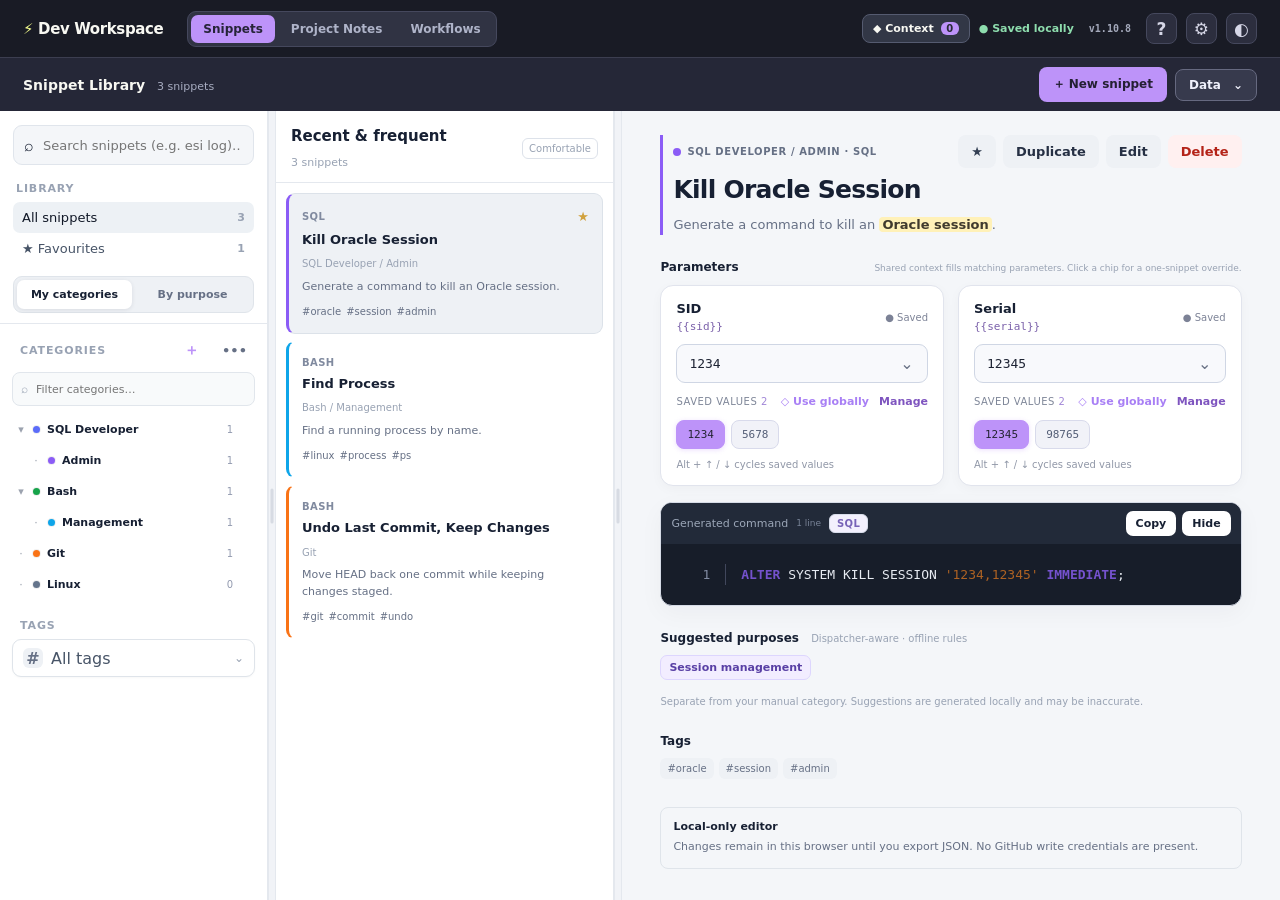
==== commit 32cf9360: "Add files via upload" ====
--- a/index.html
+++ b/index.html
@@ -1,3 +1,3 @@
-<!doctype html><html lang="en"><head><meta charset="UTF-8"/><meta name="viewport" content="width=device-width,initial-scale=1.0"/><title>Dev Snippet Editor</title>  <script type="module" crossorigin src="/assets/index-CG22adP3.js"></script>
-  <link rel="stylesheet" crossorigin href="/assets/index-Bwi18YqL.css">
+<!doctype html><html lang="en"><head><meta charset="UTF-8"/><meta name="viewport" content="width=device-width,initial-scale=1.0"/><title>Dev Snippet Editor</title>  <script type="module" crossorigin src="/assets/index-B1C3sjH2.js"></script>
+  <link rel="stylesheet" crossorigin href="/assets/index-jg4M7DO9.css">
 </head><body><div id="root"></div></body></html>
--- a/assets/index-jg4M7DO9.css
+++ b/assets/index-jg4M7DO9.css
@@ -0,0 +1 @@
+:root{font-family:Inter,ui-sans-serif,system-ui,-apple-system,BlinkMacSystemFont,Segoe UI,sans-serif;color:#172033;background:#f4f6f9}*{box-sizing:border-box}body{margin:0;min-width:320px}button,input,textarea,select{font:inherit}button{cursor:pointer;border:0}.app{min-height:100vh}header{min-height:76px;display:flex;align-items:center;justify-content:space-between;gap:20px;padding:14px 28px;background:#111827;color:#fff}.brand{font-weight:800;font-size:18px}.sub{font-size:12px;color:#9ca7b8;margin-top:4px}.actions{display:flex;align-items:center;gap:8px}.dirty{font-size:12px;color:#f5d68b}.primary,.secondary,.danger,.icon{border-radius:8px;padding:9px 13px;font-size:13px;font-weight:700}.primary{background:#fff;color:#111827}.secondary{background:#eef1f5;color:#263044}.danger{background:#fff0f0;color:#b42318}.icon{background:#eef1f5;color:#344054;min-width:38px}main{display:grid;grid-template-columns:245px 315px minmax(0,1fr);min-height:calc(100vh - 76px)}aside,.list{background:#fff;border-right:1px solid #e4e8ee}aside{padding:18px 14px}.search{display:flex;gap:7px;align-items:center;background:#f4f6f9;border:1px solid #e0e5ec;border-radius:9px;padding:0 10px;height:40px}.search input{border:0;outline:0;background:transparent;width:100%;font-size:13px}.new{width:100%;margin:14px 0 18px;padding:10px;border-radius:8px;background:#172033;color:#fff;font-weight:800}.block{margin-bottom:20px}.block h4{margin:0;padding:0 8px 7px;font-size:11px;text-transform:uppercase;letter-spacing:.08em;color:#98a2b3}.blockhead{display:flex;align-items:center;justify-content:space-between}.filter{width:100%;display:flex;justify-content:space-between;align-items:center;text-align:left;background:transparent;color:#475467;border-radius:7px;padding:8px 9px;font-size:13px}.filter:hover,.filter.active{background:#edf1f5;color:#111827}.filter b{font-size:11px;color:#98a2b3}.link{background:transparent;color:#667085;font-size:11px;padding:2px 4px}select{width:100%;padding:8px;border:1px solid #dfe4ea;border-radius:7px;background:#fff}.pane{padding:21px 18px 15px;border-bottom:1px solid #e4e8ee}.pane h1{margin:0 0 3px;font-size:17px}.pane span{font-size:11px;color:#98a2b3}.cards{padding:8px;overflow:auto;max-height:calc(100vh - 136px)}.card{display:block;width:100%;text-align:left;padding:13px 12px;margin-bottom:5px;background:transparent;border:1px solid transparent;border-radius:9px;color:#172033}.card:hover{background:#f7f8fa}.card.selected{background:#eef1f5;border-color:#dce2e9}.ctop{display:flex;justify-content:space-between;font-size:10px;text-transform:uppercase;color:#98a2b3}.card>b{display:block;margin:6px 0 4px;font-size:13px}.card p{margin:0 0 8px;font-size:11px;line-height:1.4;color:#667085}.tags{display:flex;flex-wrap:wrap;gap:5px}.tags span{font-size:10px;color:#667085}.tags.big span{background:#eef1f5;border-radius:6px;padding:5px 7px}.detail{padding:30px clamp(20px,5vw,70px);overflow:auto}.dhead{display:flex;justify-content:space-between;gap:20px}.dhead small{text-transform:uppercase;font-weight:800;letter-spacing:.08em;color:#667085;font-size:10px}.dhead h2{margin:6px 0;font-size:25px;letter-spacing:-.03em}.dhead p{margin:0;color:#667085;font-size:13px}.dactions{display:flex;gap:7px;align-items:flex-start}.code{margin-top:25px;border:1px solid #dfe4ea;border-radius:10px;overflow:hidden;background:#171d29}.code>div{display:flex;justify-content:space-between;align-items:center;padding:8px 10px;background:#222a39;color:#9ca7b8;font-size:11px}.code>div button{background:#fff;color:#172033;border-radius:7px;padding:6px 10px;font-size:11px;font-weight:700}.code pre,.live pre{margin:0;padding:20px;overflow:auto;color:#e7ebf2;font:13px/1.65 SFMono-Regular,Consolas,monospace;white-space:pre-wrap}.generated,.section{margin-top:25px}.section h3{font-size:12px;margin:0 0 10px}.paramgrid{display:grid;grid-template-columns:repeat(2,minmax(0,1fr));gap:14px}.paramhead{display:flex;justify-content:space-between;gap:8px;margin-bottom:6px}.paramhead b{display:block;font-size:12px}.paramhead code{display:block;margin-top:2px;color:#98a2b3;font-size:10px}.combo{position:relative}.combo input{width:100%;padding:9px 34px 9px 10px;border:1px solid #d7dde5;border-radius:8px;outline:none}.arrow{position:absolute;right:1px;top:1px;bottom:1px;width:32px;background:transparent;color:#667085}.menu{position:absolute;z-index:20;left:0;right:0;top:calc(100% + 5px);background:#fff;border:1px solid #dfe4ea;border-radius:8px;box-shadow:0 10px 25px #0002;max-height:190px;overflow:auto}.menurow{display:flex;border-bottom:1px solid #f1f3f5}.menurow>button:first-child{flex:1;text-align:left;background:#fff;padding:9px 10px}.menurow .x{background:#fff;color:#98a2b3;padding:8px 10px}.quick{display:flex;flex-wrap:wrap;gap:5px;margin-top:6px}.quick button{background:#eef1f5;color:#475467;border-radius:6px;padding:4px 7px;font:10px monospace}.note{display:flex;flex-direction:column;gap:6px;margin-top:28px;padding:12px;border:1px solid #dfe4ea;border-radius:8px}.note b{font-size:11px}.note span{font-size:11px;line-height:1.5;color:#667085}.toast{position:fixed;right:22px;bottom:22px;z-index:50;background:#111827;color:#fff;border-radius:8px;padding:10px 14px;font-size:12px;box-shadow:0 8px 25px #0002}.backdrop{position:fixed;inset:0;z-index:30;background:#11182799;display:grid;place-items:center;padding:20px}.modal{width:min(900px,96vw);max-height:92vh;overflow:auto;background:#fff;border-radius:12px;box-shadow:0 20px 70px #0004}.modal.small{width:min(620px,94vw)}.modalhead{display:flex;justify-content:space-between;gap:15px;padding:20px 22px;border-bottom:1px solid #e4e8ee}.modalhead h2{margin:0 0 4px;font-size:18px}.modalhead p{margin:0;color:#98a2b3;font-size:11px}.form{display:grid;grid-template-columns:1fr 1fr;gap:14px;padding:20px 22px}.form label{display:flex;flex-direction:column;gap:6px;color:#475467;font-size:11px;font-weight:750}.form input,.form textarea{border:1px solid #d7dde5;border-radius:7px;padding:9px 10px;outline:none;color:#172033}.wide{grid-column:1/-1}.inline{display:flex;gap:6px}.inline input{flex:1;min-width:0}.codeinput{font:12px/1.6 monospace;resize:vertical}.tagpick{position:relative}.tagbox{min-height:40px;display:flex;flex-wrap:wrap;align-items:center;gap:5px;border:1px solid #d7dde5;border-radius:8px;padding:5px 7px}.tagbox input{flex:1;min-width:120px;border:0!important;padding:5px 2px!important}.chip{display:inline-flex;gap:4px;align-items:center;background:#eef1f5;border-radius:6px;padding:5px 7px;color:#475467;font-size:11px}.chip button{background:transparent;color:#98a2b3;padding:0}.tagmenu{position:absolute;z-index:25;left:0;right:0;top:calc(100% + 5px);background:#fff;border:1px solid #dfe4ea;border-radius:8px;box-shadow:0 12px 28px #0002;overflow:hidden}.tagmenu button{display:block;width:100%;padding:9px 10px;background:#fff;text-align:left;color:#344054}.tagmenu button:hover{background:#f5f7f9}.tagmenu .create{border-top:1px solid #eef1f5;font-weight:800}.detected{border:1px solid #e0e5ec;border-radius:9px;padding:12px}.detected h3,.live h3{display:flex;justify-content:space-between;margin:0 0 8px;font-size:11px;text-transform:uppercase;letter-spacing:.06em;color:#475467}.detected h3 span{color:#98a2b3}.detrow{display:grid;grid-template-columns:150px minmax(140px,1fr) auto;gap:8px;align-items:start;padding:9px 0;border-top:1px solid #eef1f5}.detrow code{padding:9px 0;font-size:11px;color:#475467}.minivals{grid-column:2/-1;display:flex;flex-wrap:wrap;gap:5px}.minivals span{display:inline-flex;gap:5px;align-items:center;background:#f1f3f5;border-radius:6px;padding:4px 6px;font:10px monospace;color:#475467}.minivals button{background:transparent;color:#98a2b3;padding:0}.muted{color:#98a2b3;font-size:12px}.live{background:#171d29;border:1px solid #dfe4ea;border-radius:9px;overflow:hidden}.live h3{margin:0;padding:9px 11px;background:#222a39;color:#9ca7b8}.check{flex-direction:row!important;align-items:center}.check input{width:auto}.modalfoot{display:flex;justify-content:flex-end;gap:8px;padding:14px 22px;border-top:1px solid #e4e8ee}.catlist{padding:10px 20px}.catrow{display:flex;align-items:center;justify-content:space-between;gap:15px;padding:11px 0;border-bottom:1px solid #eef1f5}.catrow>div:first-child{display:flex;flex-direction:column;gap:3px}.catrow b{font-size:12px}.catrow span{font-size:10px;color:#98a2b3}.catrow>div:last-child{display:flex;gap:6px}.empty{padding:30px;text-align:center;color:#98a2b3;font-size:13px}@media(max-width:1050px){main{grid-template-columns:210px 280px minmax(0,1fr)}.detail{padding:25px 30px}}@media(max-width:800px){header{align-items:flex-start}.actions .secondary{display:none}main{grid-template-columns:190px minmax(0,1fr)}.detail{grid-column:1/-1;border-top:1px solid #e4e8ee}.paramgrid{grid-template-columns:1fr}}@media(max-width:600px){header{flex-direction:column;padding:14px 16px}.actions{width:100%}.actions .primary{flex:1}main{display:block}aside{border-right:0;border-bottom:1px solid #e4e8ee}.block{display:none}.list{max-height:42vh;overflow:auto}.cards{max-height:34vh}.detail{padding:22px 16px}.dhead{flex-direction:column}.form{grid-template-columns:1fr}.wide{grid-column:auto}.detrow{grid-template-columns:1fr}.minivals{grid-column:auto}}.filter.subcategory{padding-left:25px;font-size:12px;color:#667085}.dropzone{outline:1px solid transparent}.dropzone:hover{outline-color:#d5dbe3}.draggable{cursor:grab}.draggable:active{cursor:grabbing}.cardpath{display:block;color:#98a2b3;font-size:10px;margin:3px 0 6px}.desc-pop{background:#fff1b8;color:#403a2d;padding:0 3px;border-radius:4px;font-weight:750}.fieldhelp{display:block;color:#98a2b3;font-size:10px;font-weight:500;line-height:1.5}.fieldhelp code{background:#f3f5f7;padding:2px 4px;border-radius:4px}.descpreview{border:1px solid #e0e5ec;border-radius:8px;padding:10px;background:#f8fafb;color:#475467;font-size:12px;font-weight:500}.catgroup{border-bottom:1px solid #eef1f5}.subcatrow{display:flex;justify-content:space-between;align-items:center;padding:6px 12px 8px 24px;color:#667085;font-size:11px}.carddesc{display:-webkit-box;-webkit-line-clamp:3;-webkit-box-orient:vertical;overflow:hidden;max-height:4.2em}.dropzone.drag-over{background:#dfe7f2!important;outline:2px solid #667085!important;outline-offset:-2px;color:#111827!important}.filter.subcategory b{margin-left:auto;font-size:10px;color:#98a2b3}.shortcutbar{margin-top:22px;display:flex;flex-wrap:wrap;gap:8px 14px;padding:10px 12px;border:1px solid #e0e5ec;border-radius:8px;background:#f8fafb;color:#667085;font-size:10px}.shortcutbar span{display:flex;align-items:center;gap:5px}.shortcutbar kbd{border:1px solid #d4dae2;border-bottom-width:2px;border-radius:5px;padding:2px 5px;background:#fff;color:#344054;font:10px ui-monospace,SFMono-Regular,Consolas,monospace}.dropzone.drag-over{background:#dfe7f2!important;outline:2px solid #475467!important;box-shadow:inset 0 0 0 1px #fff}.dhead{align-items:flex-start}.dcontent{min-width:0;flex:1}.detailtitle{margin:6px 0 10px;max-width:48rem;line-height:1.12;overflow-wrap:anywhere}.detaildesc{max-width:52rem;color:#667085;font-size:13px;line-height:1.65;white-space:pre-wrap;overflow-wrap:anywhere}.dactions{flex:0 0 auto}.catidentity{min-width:150px}.catname,.subname{background:transparent;color:#172033;font-weight:700;padding:0;text-align:left;cursor:default}.catpick,.subpick{background:transparent;color:#172033;font-weight:800;padding:3px 0;text-align:left}.catpick:hover,.subpick:hover{text-decoration:underline}.catactions{display:flex;gap:6px;align-items:flex-end;flex-wrap:wrap;justify-content:flex-end}.defaultlang{display:flex;flex-direction:column;gap:3px;color:#98a2b3;font-size:9px;font-weight:700;text-transform:uppercase;letter-spacing:.05em}.defaultlang input{width:120px;border:1px solid #d7dde5;border-radius:6px;padding:7px 8px;color:#344054;text-transform:none;letter-spacing:0;font-size:11px;font-weight:500}.subpick,.subname{font-size:11px}@media(max-width:760px){.dhead{flex-direction:column}.dactions{width:100%;justify-content:flex-start}.catrow{align-items:flex-start;flex-direction:column}.catactions{justify-content:flex-start}}.dhead{display:block!important;width:100%;padding-left:10px;border-left:3px solid var(--accent,#cbd5e1)}.dtop{display:flex;align-items:center;justify-content:space-between;gap:16px;width:100%;margin-bottom:8px}.dtop>small{min-width:0;display:flex;align-items:center;gap:6px;color:#667085;font-weight:750;text-transform:uppercase;letter-spacing:.06em}.category-pill-dot,.color-dot,.sidebar-color-dot{display:inline-block;width:8px;height:8px;border-radius:999px;flex:0 0 auto}.detailtitle{width:100%;max-width:none!important;margin:4px 0 10px!important;line-height:1.1;overflow-wrap:anywhere}.detaildesc{width:100%;max-width:none!important;line-height:1.65;white-space:pre-wrap;overflow-wrap:anywhere}.dactions{flex:0 0 auto;display:flex;gap:7px}.filter.dropzone{position:relative;align-items:center}.sidebar-color-dot{background:var(--item-color,#cbd5e1);margin-right:7px;box-shadow:0 0 0 1px #00000010}.card.draggable{border-left:3px solid var(--card-accent,#e5e7eb)!important}.colorfield{display:flex;flex-direction:column;gap:3px;color:#98a2b3;font-size:9px;font-weight:700;text-transform:uppercase;letter-spacing:.05em}.colorcontrol{display:flex;align-items:center;gap:5px}.colorcontrol input[type=color],.mini-color{width:30px;height:29px;padding:2px;border:1px solid #d7dde5;border-radius:6px;background:#fff;cursor:pointer}.colorcontrol code{color:#667085;font-size:9px;text-transform:none;letter-spacing:0}.catpick,.catname,.subpick,.subname{display:inline-flex;align-items:center;gap:7px}.subactions{display:flex;align-items:center;gap:8px}.subcatrow{gap:12px}@media(max-width:760px){.dtop{align-items:flex-start;flex-direction:column}.dactions{order:-1;align-self:flex-end}}.category-line{display:flex;align-items:center;gap:2px}.category-line>.filter{flex:1}.collapse-toggle{width:22px;height:30px;display:grid;place-items:center;background:transparent;color:#98a2b3;border-radius:6px;padding:0;font-size:12px}.collapse-toggle:hover{background:#f2f4f7;color:#344054}.filter.subcategory{width:calc(100% - 24px);margin-left:24px}.modal-collapse{width:20px;height:24px;display:grid;place-items:center;background:transparent;color:#98a2b3;padding:0;border-radius:5px}.modal-collapse:hover{background:#f2f4f7;color:#344054}.catidentity{display:flex;align-items:center;gap:4px}.tagfilter{position:relative}.tagfilter-trigger{width:100%;display:flex;align-items:center;justify-content:space-between;gap:10px;min-height:38px;padding:8px 10px;background:#fff;border:1px solid #dfe4ea;border-radius:9px;color:#475467;text-align:left;box-shadow:0 1px 2px #10182808}.tagfilter-trigger:hover{border-color:#cfd6df;background:#fbfcfd}.tagfilter-trigger.active{border-color:#b7c0cb;background:#f8fafc;color:#172033}.tagfilter-trigger-main{display:flex;align-items:center;gap:8px;min-width:0}.tagfilter-icon{display:grid;place-items:center;width:20px;height:20px;border-radius:6px;background:#eef1f5;color:#667085;font-weight:800}.tagfilter-chevron{color:#98a2b3;font-size:12px}.tagfilter-popover{position:absolute;z-index:30;left:0;right:0;top:calc(100% + 6px);background:#fff;border:1px solid #dfe4ea;border-radius:10px;box-shadow:0 14px 34px #10182824;overflow:hidden}.tagfilter-search{display:flex;align-items:center;gap:6px;padding:8px;border-bottom:1px solid #eef1f5}.tagfilter-search input{min-width:0;width:100%;border:0;outline:0;background:transparent;font-size:12px}.tagfilter-search>button{background:transparent;color:#98a2b3;padding:2px 4px}.tagfilter-options{max-height:260px;overflow:auto;padding:5px}.tagfilter-option{width:100%;display:grid;grid-template-columns:1fr auto;gap:3px 8px;align-items:center;padding:8px 9px;border-radius:7px;background:transparent;color:#475467;text-align:left}.tagfilter-option:hover{background:#f6f8fa}.tagfilter-option.selected{background:#eef2f6;color:#172033}.tagfilter-option small{grid-column:1;color:#98a2b3;font-size:9px}.tagfilter-option b{grid-column:2;grid-row:1/3;color:#344054}.tag-option-chip{display:inline-flex;width:max-content;max-width:100%;padding:4px 7px;border-radius:999px;background:#eef1f5;color:#475467;font-size:11px;font-weight:650}.tagfilter-empty{padding:16px 10px;color:#98a2b3;text-align:center;font-size:11px}.appheader{gap:18px}.header-left{display:flex;align-items:center;gap:18px;min-width:0;flex-wrap:wrap}.topnav{display:flex;align-items:center;gap:4px;padding:3px;background:#eef1f5;border-radius:9px}.navtab{padding:7px 10px;border-radius:7px;background:transparent;color:#667085;font-size:11px;font-weight:700}.navtab.active{background:#fff;color:#172033;box-shadow:0 1px 3px #10182818}.header-shortcuts{display:flex;align-items:center;gap:10px;flex-wrap:wrap;color:#667085;font-size:9px}.header-shortcuts span{display:flex;align-items:center;gap:4px;white-space:nowrap}.header-shortcuts kbd{border:1px solid #d4dae2;border-bottom-width:2px;border-radius:5px;padding:2px 5px;background:#fff;color:#344054;font:9px ui-monospace,SFMono-Regular,Consolas,monospace}.notes-hint{color:#98a2b3;font-size:10px}.notesapp{height:100vh;display:flex;flex-direction:column;background:#f5f7fa;color:#172033}.notes-layout{min-height:0;flex:1;min-width:0;display:grid;grid-template-columns:minmax(220px,min(var(--notes-sidebar-width,280px),50vw)) 8px minmax(0,1fr)}.notes-tree{min-height:0;overflow:auto;border-right:1px solid #e2e7ed;background:#fff;padding:12px 9px}.notes-tree-head{display:flex;align-items:center;justify-content:space-between;padding:3px 5px 10px}.new-note{background:#172033;color:#fff;border-radius:7px;padding:6px 8px;font-size:10px}.notes-search{margin-bottom:10px}.note-tree-list{display:flex;flex-direction:column;gap:2px}.note-tree-row{display:flex;align-items:center;min-height:31px;border-radius:7px}.note-tree-row:hover{background:#f6f8fa}.note-tree-row.selected{background:#eef2f6}.note-caret{width:20px;background:transparent;color:#98a2b3;padding:0}.note-title{min-width:0;flex:1;overflow:hidden;text-overflow:ellipsis;white-space:nowrap;background:transparent;text-align:left;color:#475467;padding:5px 2px;font-size:11px;font-weight:650}.note-tree-row.selected .note-title{color:#172033;font-weight:800}.note-addsub{opacity:0;width:24px;background:transparent;color:#667085;padding:3px}.note-tree-row:hover .note-addsub{opacity:1}.notes-work{min-width:0;min-height:0;display:flex;flex-direction:column;padding:18px}.notes-toolbar{display:flex;align-items:flex-end;justify-content:space-between;gap:18px;margin-bottom:12px}.notes-toolbar small{font-size:9px;color:#98a2b3;font-weight:800;letter-spacing:.08em}.notes-toolbar h1{margin:2px 0 0;font-size:22px}.notes-tools{display:flex;align-items:center;gap:7px;flex-wrap:wrap;justify-content:flex-end}.segmented{display:flex;padding:3px;background:#e9edf2;border-radius:8px}.segmented button{background:transparent;color:#667085;padding:6px 9px;border-radius:6px;font-size:10px}.segmented button.active{background:#fff;color:#172033;box-shadow:0 1px 2px #10182814}.md-workspace{min-height:0;flex:1;display:grid;border:1px solid #dfe4ea;border-radius:11px;overflow:hidden;background:#fff;box-shadow:0 1px 3px #1018280c}.md-workspace.mode-split{grid-template-columns:1fr 1fr}.md-workspace.mode-edit,.md-workspace.mode-view{grid-template-columns:1fr}.md-editor{min-width:0;width:100%;height:100%;resize:none;border:0;outline:0;padding:22px;background:#fbfcfd;color:#172033;font:13px/1.65 ui-monospace,SFMono-Regular,Consolas,monospace;tab-size:2}.md-preview{min-width:0;height:100%;overflow:auto;padding:24px 30px;border-left:1px solid #e6eaf0;color:#344054;font-size:13px;line-height:1.7}.mode-view .md-preview{border-left:0;max-width:1000px;width:100%;margin:0 auto}.md-preview h1,.md-preview h2,.md-preview h3,.md-preview h4{color:#172033;line-height:1.25;margin:1.2em 0 .45em}.md-preview h1{font-size:28px;border-bottom:1px solid #e8ecf1;padding-bottom:8px}.md-preview h2{font-size:21px}.md-preview h3{font-size:17px}.md-preview p{margin:.55em 0}.md-preview ul,.md-preview ol{padding-left:24px}.md-preview li{margin:3px 0}.md-preview code{background:#eef1f5;border-radius:5px;padding:2px 5px;font:12px ui-monospace,SFMono-Regular,Consolas,monospace}.md-preview pre{overflow:auto;background:#172033;color:#f8fafc;border-radius:9px;padding:15px 17px}.md-preview pre code{background:transparent;color:inherit;padding:0}.md-preview blockquote{margin:12px 0;padding:7px 14px;border-left:3px solid #98a2b3;background:#f8fafc;color:#667085}.md-preview a{color:#3659c9}.md-preview hr{border:0;border-top:1px solid #e3e7ed;margin:22px 0}.md-gap{height:7px}.notes-empty{margin:auto;text-align:center}@media(max-width:900px){.header-shortcuts{display:none}.notes-layout{grid-template-columns:210px minmax(0,1fr)}.notes-sidebar-resizer{display:none}.md-workspace.mode-split{grid-template-columns:1fr}.mode-split .md-preview{display:none}}.md-toolbar{display:flex;align-items:center;justify-content:space-between;gap:12px;margin-bottom:8px;padding:7px 8px;border:1px solid #dfe4ea;border-radius:9px;background:#fff;box-shadow:0 1px 2px #10182808}.md-toolbar-group{display:flex;align-items:center;gap:4px;flex-wrap:wrap}.md-toolbar button{min-width:30px;height:30px;display:grid;place-items:center;padding:0 8px;border:1px solid transparent;border-radius:6px;background:#f5f7f9;color:#475467;font-size:11px;font-weight:750}.md-toolbar button:hover{border-color:#d8dee6;background:#fff;color:#172033}.md-toolbar button:active{transform:translateY(1px)}.md-toolbar-hint{flex:0 0 auto;color:#98a2b3;font-size:9px;white-space:nowrap}.md-preview .task-list{list-style:none;padding-left:4px}.md-preview .task-item{display:flex;align-items:center;gap:7px}.md-preview .task-item input{margin:0}@media(max-width:900px){.md-toolbar{align-items:flex-start;flex-direction:column}.md-toolbar-hint{white-space:normal}}.md-table-wrap{width:100%;overflow-x:auto;margin:16px 0}.md-preview table{width:100%;border-collapse:collapse;border-spacing:0;font-size:12px}.md-preview th,.md-preview td{padding:9px 11px;border:1px solid #dfe4ea;vertical-align:top}.md-preview th{background:#f5f7f9;color:#172033;font-weight:800}.md-preview tbody tr:nth-child(2n){background:#fbfcfd}.collapsible-code{margin-top:16px;overflow:hidden}.collapsible-code.collapsed{background:#222a39}.collapsible-code-head{display:flex;align-items:center;justify-content:space-between;gap:12px;padding:8px 10px;background:#222a39;color:#9ca7b8}.collapsible-code-title{display:flex;align-items:center;gap:8px;font-size:11px}.collapsible-code-title small{color:#788397;font-size:9px}.collapsible-code-actions{display:flex;align-items:center;gap:6px}.collapsible-code-actions button{background:#fff;color:#172033;border-radius:7px;padding:6px 9px;font-size:10px;font-weight:700}.collapsible-code-actions .code-secondary{background:#313b4d;color:#dbe2ec}.collapsible-code-actions .code-toggle{min-width:48px}.snippet-code-pre{transition:max-height .18s ease;margin:0;overflow:auto}.snippet-code-pre.limited{max-height:calc((1.65em * var(--visible-rows,6)) + 40px)}.snippet-code-pre.full{max-height:none}.search-hit{background:#fff0a8;color:inherit;padding:0 1px;border-radius:3px}.card-bottom{display:flex;align-items:flex-end;justify-content:space-between;gap:8px}.card-bottom .tags{min-width:0}.usage-meta{flex:0 0 auto;color:#98a2b3;font-size:8px;white-space:nowrap}.search-empty{display:flex;flex-direction:column;align-items:center;justify-content:center;gap:6px;min-height:180px;padding:24px;color:#667085;text-align:center}.search-empty b{color:#344054;font-size:12px}.search-empty span{max-width:230px;font-size:10px;line-height:1.5}.category-search{display:flex;align-items:center;gap:6px;margin:4px 0 8px;padding:0 8px;min-height:34px;border:1px solid #e1e6ec;border-radius:8px;background:#f8fafb}.category-search>span{color:#98a2b3;font-size:12px}.category-search input{min-width:0;flex:1;border:0;outline:0;background:transparent;color:#344054;font-size:11px}.category-search button{background:transparent;color:#98a2b3;padding:2px 4px;font-size:14px}.category-search-empty{padding:10px 8px;color:#98a2b3;font-size:10px;text-align:center}.quick{display:flex;flex-wrap:wrap;gap:5px}.quick button.selected{background:#172033!important;color:#fff!important;box-shadow:0 0 0 1px #172033}.sectionhead{display:flex;align-items:baseline;justify-content:space-between;gap:14px;margin-bottom:10px}.sectionhead h3{margin:0}.sectionhead small{color:#98a2b3;font-size:9px;line-height:1.4;text-align:right}@media(max-width:700px){.sectionhead{align-items:flex-start;flex-direction:column}.sectionhead small{text-align:left}}.category-head-actions{display:flex;align-items:center;gap:7px}.category-head-actions .link{font-size:9px}.collapse-toggle{font-size:9px!important}.quick.quick-all{display:flex;flex-wrap:wrap;gap:6px;margin-top:7px}.quick.quick-all button{max-width:100%;padding:5px 8px;border:1px solid #dfe4ea;border-radius:7px;background:#f7f9fb;color:#475467;font:10px ui-monospace,SFMono-Regular,Consolas,monospace;overflow:hidden;text-overflow:ellipsis;white-space:nowrap}.quick.quick-all button:hover{border-color:#bfc7d2;background:#fff;color:#172033}.quick.quick-all button.selected{background:#172033!important;border-color:#172033!important;color:#fff!important;box-shadow:none}.app-version{font:700 11px ui-monospace,SFMono-Regular,Consolas,monospace;color:#abb2bf;padding:5px 7px;border:1px solid #45475b;border-radius:6px;white-space:nowrap}.workspace-pref{display:flex;align-items:center;gap:8px;flex-shrink:0}.theme-switch{padding:8px 10px;border:1px solid #6272a4;border-radius:8px;background:#282a36;color:#f8f8f2;font-size:11px;font-weight:700;white-space:nowrap}.theme-switch:hover{border-color:#bd93f9;background:#44475a}.theme-dark-label{display:none}[data-theme=dracula] .theme-dark-label{display:inline}[data-theme=dracula] .theme-light-label{display:none}[data-theme=dracula]{color-scheme:dark;color:#f8f8f2;background:#282a36}[data-theme=dracula] body,[data-theme=dracula] .app,[data-theme=dracula] .notesapp{background:#282a36;color:#f8f8f2}[data-theme=dracula] header{background:#191a21;color:#f8f8f2}[data-theme=dracula] .brand,[data-theme=dracula] .notes-toolbar h1{color:#f8f8f2}[data-theme=dracula] .app-version{color:#bd93f9}[data-theme=dracula] .theme-switch{background:#44475a;border-color:#6272a4;color:#f8f8f2}[data-theme=dracula] .theme-switch:hover{border-color:#ff79c6}[data-theme=dracula] aside,[data-theme=dracula] .list,[data-theme=dracula] .notes-tree,[data-theme=dracula] .modal,[data-theme=dracula] .md-workspace,[data-theme=dracula] .md-preview,[data-theme=dracula] .md-toolbar{background:#282a36!important;color:#f8f8f2;border-color:#44475a}[data-theme=dracula] .detail,[data-theme=dracula] .notes-work{background:#282a36;color:#f8f8f2}[data-theme=dracula] .pane,[data-theme=dracula] .catrow,[data-theme=dracula] .catgroup,[data-theme=dracula] .subcatrow,[data-theme=dracula] .modalhead,[data-theme=dracula] .modalfoot,[data-theme=dracula] .notes-toolbar{border-color:#44475a}[data-theme=dracula] h1,[data-theme=dracula] h2,[data-theme=dracula] h3,[data-theme=dracula] h4,[data-theme=dracula] .detailtitle,[data-theme=dracula] .card>b,[data-theme=dracula] .catname,[data-theme=dracula] .catpick,[data-theme=dracula] .subname,[data-theme=dracula] .subpick,[data-theme=dracula] .note-title,[data-theme=dracula] .md-preview h1,[data-theme=dracula] .md-preview h2,[data-theme=dracula] .md-preview h3{color:#f8f8f2}[data-theme=dracula] .card,[data-theme=dracula] .filter,[data-theme=dracula] .dropzone,[data-theme=dracula] .note-tree-row{color:#f8f8f2;background:transparent}[data-theme=dracula] .card:hover,[data-theme=dracula] .card.selected,[data-theme=dracula] .filter:hover,[data-theme=dracula] .filter.active,[data-theme=dracula] .note-tree-row:hover,[data-theme=dracula] .note-tree-row.selected,[data-theme=dracula] .tagfilter-option:hover,[data-theme=dracula] .tagfilter-option.selected{background:#44475a!important;color:#f8f8f2!important;border-color:#6272a4}[data-theme=dracula] .search,[data-theme=dracula] .notes-search,[data-theme=dracula] .category-search,[data-theme=dracula] .tagfilter-trigger,[data-theme=dracula] .tagfilter-popover,[data-theme=dracula] .tagfilter-search,[data-theme=dracula] .tagfilter-options,[data-theme=dracula] .tagfilter-option,[data-theme=dracula] .tag-menu,[data-theme=dracula] .tagmenu,[data-theme=dracula] .tagshell,[data-theme=dracula] .combo,[data-theme=dracula] .combomenu,[data-theme=dracula] .comboitem,[data-theme=dracula] .descpreview,[data-theme=dracula] .shortcutbar{background:#343746!important;color:#f8f8f2!important;border-color:#6272a4!important}[data-theme=dracula] input,[data-theme=dracula] textarea,[data-theme=dracula] select{background:#343746!important;color:#f8f8f2!important;border-color:#6272a4!important;caret-color:#ff79c6}[data-theme=dracula] input::placeholder,[data-theme=dracula] textarea::placeholder{color:#a5a8bf}[data-theme=dracula] .md-editor{background:#21222c!important;color:#f8f8f2!important}[data-theme=dracula] .md-preview{color:#f8f8f2!important}[data-theme=dracula] .md-preview p,[data-theme=dracula] .md-preview li,[data-theme=dracula] .detaildesc,[data-theme=dracula] .card p{color:#c9cbd8}[data-theme=dracula] .md-preview code,[data-theme=dracula] .md-preview th,[data-theme=dracula] .md-preview td{background:#343746;color:#f8f8f2;border-color:#6272a4}[data-theme=dracula] .md-preview blockquote{background:#343746;color:#bd93f9;border-left-color:#bd93f9}[data-theme=dracula] .md-preview a{color:#8be9fd}[data-theme=dracula] .md-preview pre,[data-theme=dracula] .code{background:#21222c!important;color:#f8f8f2}[data-theme=dracula] .code>div,[data-theme=dracula] .codehead{background:#343746!important;color:#f8f8f2}[data-theme=dracula] .secondary,[data-theme=dracula] .icon,[data-theme=dracula] .md-toolbar button,[data-theme=dracula] .tagchip,[data-theme=dracula] .tag-option-chip,[data-theme=dracula] .quick button,[data-theme=dracula] .tags.big span{background:#44475a!important;color:#f8f8f2!important;border-color:#6272a4}[data-theme=dracula] .primary,[data-theme=dracula] .new,[data-theme=dracula] .new-note{background:#bd93f9!important;color:#21222c!important}[data-theme=dracula] .danger{background:#5f354c;color:#ff79c6}[data-theme=dracula] .quick button.selected{background:#bd93f9!important;color:#21222c!important;border-color:#bd93f9!important}[data-theme=dracula] .topnav,[data-theme=dracula] .segmented{background:#44475a}[data-theme=dracula] .navtab,[data-theme=dracula] .segmented button{color:#c9cbd8}[data-theme=dracula] .navtab.active,[data-theme=dracula] .segmented button.active{background:#bd93f9;color:#21222c}[data-theme=dracula] .header-shortcuts kbd{background:#44475a;border-color:#6272a4;color:#f8f8f2}[data-theme=dracula] .link,[data-theme=dracula] .tiny-link{color:#8be9fd}[data-theme=dracula] .desc-pop,[data-theme=dracula] .search-hit{background:#62537f;color:#f8f8f2}[data-theme=dracula] .backdrop{background:#101116b8}[data-theme=dracula] .dropzone.drag-over{background:#51406b!important;outline-color:#bd93f9!important}[data-theme=dracula] .note-tree-row.selected .note-title{color:#bd93f9}@media(max-width:1100px){.appheader{flex-wrap:wrap}.workspace-pref{margin-left:auto}}@media(max-width:600px){.workspace-pref{order:1}.appheader .actions{order:2}.theme-switch{padding:7px}}.settings-open-btn{white-space:nowrap}.settings-modal{width:min(680px,96vw);max-height:90vh;overflow:auto}.settings-body{padding:12px 22px 18px;display:grid;gap:14px}.settings-group{padding:14px;border:1px solid var(--border,#dfe4ea);border-radius:10px;display:grid;gap:12px}.settings-group h3{margin:0;font-size:13px}.settings-field{display:grid;grid-template-columns:1fr auto;gap:6px 12px;align-items:center;font-size:12px;color:inherit}.settings-field select,.settings-field input[type=range]{grid-column:1/-1;width:100%}.settings-field select{border:1px solid #aab1bc;border-radius:7px;padding:9px;background:var(--panel,#fff);color:inherit}.settings-field strong{font-size:12px}.settings-check{display:flex;align-items:center;gap:9px;font-size:12px}.settings-check input{accent-color:#8972d8;width:16px;height:16px}.settings-reset{justify-self:start}.snippet-code-pre.code-wrap{white-space:pre-wrap;overflow-wrap:anywhere}[data-theme=dracula] .settings-group{border-color:#56576a}[data-theme=dracula] .settings-field select{background:#282a36;color:#f8f8f2;border-color:#62647b}.browse-switch{display:flex;padding:3px;border:1px solid #dfe4ea;border-radius:9px;background:#eef1f5;margin:12px 0 19px;gap:3px}.browse-switch button{flex:1;min-width:0;padding:8px 5px;border-radius:7px;background:transparent;color:#667085;font-size:11px;font-weight:700}.browse-switch button.active{background:#fff;color:#172033;box-shadow:0 1px 4px #11182718}.purpose-group{font-size:10px;text-transform:uppercase;letter-spacing:.05em;color:#98a2b3;font-weight:750;margin:13px 7px 5px}.purpose-panel .filter{font-size:11px;gap:6px}.purpose-panel .filter b{flex-shrink:0}.purpose-status,.purpose-disclaimer{font-size:10px;color:#7b8494;line-height:1.5;padding:4px 7px 8px}.purpose-disclaimer{border-top:1px solid #e5e7eb;margin-top:10px;padding-top:12px}.purpose-card-label{display:block;width:fit-content;margin:5px 0 7px;padding:3px 6px;border-radius:5px;background:#e9e8ff;color:#4f46a5;font-size:10px}.purpose-chips{display:flex;flex-wrap:wrap;gap:6px;margin:10px 0}.purpose-chips span{padding:5px 8px;border:1px solid #ddd6fe;border-radius:7px;background:#f2edff;color:#5940a5;font-size:11px;font-weight:650}.purpose-chips small,.purpose-explain{color:#98a2b3;font-size:10px;line-height:1.4}.purpose-source{color:#98a2b3;font-size:10px;font-weight:400;margin-left:8px}[data-theme=dracula] .browse-switch{background:#343746;border-color:#555668}[data-theme=dracula] .browse-switch button.active{background:#44475a;color:#f8f8f2}[data-theme=dracula] .purpose-card-label,[data-theme=dracula] .purpose-chips span{background:#44405e;border-color:#68598c;color:#bd93f9}.parameter-card{min-width:0;padding:15px;border:1px solid #e1e4ed;border-radius:13px;background:#fff;box-shadow:0 3px 12px #10182808;display:flex;flex-direction:column;gap:10px}.parameter-card-head,.parameter-card-meta{display:flex;align-items:center;justify-content:space-between;gap:12px}.parameter-title{display:flex;flex-direction:column;gap:3px;min-width:0}.parameter-title b{font-size:13px}.parameter-title code,.parameter-card-head>code{font:11px/1.4 Consolas,monospace;color:#7b61aa}.parameter-status{font-size:10px;color:#7c8296;white-space:nowrap}.parameter-input-wrap{position:relative}.parameter-input-wrap input{width:100%;min-width:0;border:1px solid #cfd6e4;border-radius:9px;padding:11px 38px 11px 12px;background:#f8f9fc;color:#1e2434;outline:none;font:13px Consolas,monospace}.parameter-input-wrap input:focus{border-color:#9874df;box-shadow:0 0 0 3px #bd93f930}.parameter-picker{position:absolute;right:6px;top:5px;height:30px;width:30px;background:transparent;color:#697285}.parameter-suggestions{position:absolute;z-index:22;top:calc(100% + 5px);left:0;right:0;max-height:180px;overflow:auto;display:flex;flex-direction:column;background:#fff;border:1px solid #cfd6e4;border-radius:9px;box-shadow:0 12px 25px #0002}.parameter-suggestions button{background:transparent;text-align:left;padding:9px 12px;color:#252b3b;font:12px Consolas,monospace}.parameter-suggestions button:hover{background:#f2edfb}.parameter-card-meta{font-size:10px;color:#7e8698;text-transform:uppercase;letter-spacing:.05em}.parameter-card-meta>div{display:flex;gap:10px}.parameter-card-meta em{font-style:normal;color:#a287d7}.parameter-action{background:transparent;color:#7e54bf;font-weight:700;text-transform:none;letter-spacing:0;font-size:11px;padding:2px 0}.parameter-chips{display:flex;flex-wrap:wrap;gap:6px;min-height:25px}.parameter-chip{display:inline-flex;align-items:stretch;min-width:0;max-width:100%;border:1px solid #d8daeb;border-radius:8px;background:#f1f2f8;overflow:hidden;color:#535d76}.parameter-chip>button:first-child,.parameter-chip>span{max-width:100%;min-width:0;overflow:hidden;text-overflow:ellipsis;white-space:nowrap;background:transparent;padding:7px 10px;font:11px Consolas,monospace;color:inherit}.parameter-chip.active{background:#bd93f9;border-color:#bd93f9;color:#242434;box-shadow:0 1px 5px #bd93f94d}.parameter-chip:hover{border-color:#997ad4}.parameter-chip-delete{background:#f2d9e5;color:#812e55;padding:2px 8px;font-size:14px}.parameter-keyhint,.parameter-no-values{color:#9097a7;font-size:10px}.editor-parameter-grid{display:grid;grid-template-columns:repeat(2,minmax(0,1fr));gap:12px}.parameter-editor-label{display:flex;flex-direction:column;gap:5px;font-size:11px;color:#8790a0}.parameter-editor-label input{width:100%;min-width:0;border:1px solid #cfd6e4;border-radius:8px;padding:9px}.parameter-add-inline{display:flex;gap:8px}.parameter-add-inline input{min-width:0;flex:1;border:1px solid #cfd6e4;border-radius:8px;padding:8px;font:12px Consolas,monospace}.parameter-add-inline button{background:#bd93f9;border-radius:8px;padding:7px 12px;color:#242434;font-weight:700;white-space:nowrap}.parameter-add-inline button:disabled{opacity:.4;cursor:not-allowed}[data-theme=dracula] .parameter-card{background:#343746;color:#f8f8f2;border-color:#50536a;box-shadow:0 5px 20px #12131b44}[data-theme=dracula] .parameter-input-wrap input,[data-theme=dracula] .parameter-editor-label input,[data-theme=dracula] .parameter-add-inline input{background:#282a36;color:#f8f8f2;border-color:#6272a4}[data-theme=dracula] .parameter-suggestions{background:#343746;border-color:#6272a4}[data-theme=dracula] .parameter-suggestions button{color:#f8f8f2}[data-theme=dracula] .parameter-suggestions button:hover{background:#44475a}[data-theme=dracula] .parameter-chip{background:#44475a;color:#f8f8f2;border-color:#6272a4}[data-theme=dracula] .parameter-chip.active{background:#bd93f9;color:#282a36;border-color:#bd93f9}[data-theme=dracula] .parameter-card-head code,[data-theme=dracula] .parameter-title code{color:#8be9fd}[data-theme=dracula] .parameter-action{color:#bd93f9}@media(max-width:850px){.editor-parameter-grid{grid-template-columns:1fr}}.collapsible-code{border:1px solid #d6dbe6;border-radius:12px;overflow:hidden;box-shadow:0 7px 24px #20243b0a}.collapsible-code-head{gap:12px}.syntax-language{display:inline-flex;align-items:center;border:1px solid #d8ddea;border-radius:6px;padding:3px 7px;font-size:10px;letter-spacing:.04em;font-weight:700;color:#7863b7;background:#f3f0fd}.snippet-code-pre{tab-size:2;font-variant-ligatures:none}.snippet-code-pre .syntax-comment{color:#708090;font-style:italic}.snippet-code-pre .syntax-string{color:#ad6223}.snippet-code-pre .syntax-parameter{color:#c14487}.snippet-code-pre .syntax-number{color:#8852c6}.snippet-code-pre .syntax-keyword{color:#7552ce;font-weight:600}.snippet-code-pre .syntax-operator{color:#39698a}.snippet-code-pre .syntax-attribute{color:#2f6d99}.snippet-code-pre .syntax-tag{color:#a12f71}.snippet-code-pre .syntax-entity{color:#987018}[data-theme=dracula] .collapsible-code{border-color:#6272a4;box-shadow:0 7px 24px #10111650}[data-theme=dracula] .syntax-language{background:#44405e;border-color:#68598c;color:#bd93f9}[data-theme=dracula] .snippet-code-pre .syntax-comment{color:#6272a4}[data-theme=dracula] .snippet-code-pre .syntax-string{color:#f1fa8c}[data-theme=dracula] .snippet-code-pre .syntax-parameter{color:#ff79c6}[data-theme=dracula] .snippet-code-pre .syntax-number{color:#bd93f9}[data-theme=dracula] .snippet-code-pre .syntax-keyword{color:#ff79c6}[data-theme=dracula] .snippet-code-pre .syntax-operator{color:#ffb86c}[data-theme=dracula] .snippet-code-pre .syntax-attribute{color:#50fa7b}[data-theme=dracula] .snippet-code-pre .syntax-tag{color:#ff79c6}[data-theme=dracula] .snippet-code-pre .syntax-entity{color:#8be9fd}.snippet-code-pre .code-line{display:flex;min-width:max-content;line-height:1.65em;min-height:1.65em}.snippet-code-pre .code-line-content{white-space:pre;flex:1;min-width:0}.snippet-code-pre.code-wrap .code-line{min-width:0}.snippet-code-pre.code-wrap .code-line-content{white-space:pre-wrap;overflow-wrap:anywhere}.snippet-code-pre .code-line-number{display:inline-block;box-sizing:border-box;width:3.4em;min-width:3.4em;flex-shrink:0;padding-right:1.1em;margin-right:1.2em;text-align:right;color:#818ba1;border-right:1px solid #41475c;user-select:none;-webkit-user-select:none}.snippet-code-pre:not(.with-line-numbers) .code-line-content{min-width:max-content}.snippet-code-pre.code-wrap:not(.with-line-numbers) .code-line-content{min-width:0}.language-detection-controls{display:flex;gap:14px;align-items:center;justify-content:space-between;margin-top:7px}.language-auto-label{display:inline-flex!important;align-items:center;gap:5px!important;font-size:11px!important;cursor:pointer}.language-auto-label input{width:auto!important;margin:0}.language-detection-hint{display:block;margin-top:5px;font-size:10px;opacity:.7}.cards:has(.keyboard-active) .card.selected:not(.keyboard-active){background:var(--card-background, transparent);box-shadow:none}.cards .card.keyboard-active{border-color:var(--card-accent, #bd93f9)!important;outline:2px solid var(--card-accent, #bd93f9);outline-offset:-2px}.import-modal{width:min(850px,96vw);display:flex;flex-direction:column;max-height:92vh}.import-modal .modalhead,.import-modal .modalfoot{flex-shrink:0}.import-body{padding:20px 22px;overflow:auto;min-height:0;color:#344054}.import-modes{display:grid;grid-template-columns:1fr 1fr;gap:10px}.import-modes button{text-align:left;display:flex;flex-direction:column;gap:4px;padding:15px;border:1px solid #dfe4ea;background:#f8fafc;border-radius:10px;color:#344054}.import-modes button.active{border-color:#9270db;box-shadow:0 0 0 2px #bd93f92e;background:#f7f2ff}.import-modes strong{font-size:13px}.import-modes small{color:#7a8393;font-size:11px}.import-stats{display:grid;grid-template-columns:repeat(4,minmax(0,1fr));gap:8px;margin-top:17px}.import-stats>div{border:1px solid #e1e5eb;background:#fafbfc;border-radius:9px;padding:13px 10px;display:flex;flex-direction:column;gap:4px}.import-stats b{font-size:21px;font-weight:800}.import-stats span{font-size:10px;color:#7f8997}.import-note{font-size:11px;line-height:1.6;color:#667085;margin:14px 0}.import-list-head,.import-bulk{display:flex;justify-content:space-between;align-items:center;gap:12px;flex-wrap:wrap;margin:15px 0 10px}.import-list-head h3{font-size:13px;margin:0}.import-filter{display:flex;gap:3px;background:#eef1f6;border-radius:9px;padding:3px}.import-filter button{padding:7px 9px;color:#667085;background:transparent;border-radius:7px;font-size:11px}.import-filter button.active{background:#fff;color:#30214b;box-shadow:0 2px 5px #0001}.import-bulk{justify-content:flex-end;margin:0 0 8px;font-size:11px;color:#667085}.import-bulk button{padding:5px 9px;border:1px solid #ddd5f2;border-radius:7px;background:#f6f0ff;color:#7055ac;font-size:11px}.import-rows{max-height:300px;overflow-y:auto;border:1px solid #e2e6ed;border-radius:9px}.import-row{display:flex;align-items:center;justify-content:space-between;gap:14px;padding:10px 13px;border-bottom:1px solid #e6e9ee}.import-row:last-child{border-bottom:0}.import-row-info{display:flex;flex-direction:column;gap:4px;min-width:0}.import-row-info strong{font-size:12px;overflow-wrap:anywhere}.import-row-info span,.import-row-info small{color:#7e8897;font-size:10px}.import-row-info small{color:#8f69c3}.import-row select{min-width:165px;width:auto;font-size:11px;background:transparent}.import-new-label{color:#398057;font-size:11px;font-weight:700;white-space:nowrap}.import-empty{color:#98a2b3;text-align:center;font-size:12px;padding:15px}.import-replace-warning{background:#fff3f0;color:#8a3428;margin-top:18px;padding:17px;border-radius:10px;border:1px solid #f6c9c0;font-size:12px;line-height:1.5}.import-replace-warning p{font-size:11px}.import-replace-warning label{display:flex;align-items:center;gap:8px;font-size:12px}.import-foot{justify-content:space-between}.import-foot-right{display:flex;gap:8px}.import-foot .primary:disabled{opacity:.4;cursor:not-allowed}[data-theme=dracula] .import-body{color:#f8f8f2}[data-theme=dracula] .import-modes button,[data-theme=dracula] .import-stats>div{background:#343746;color:#f8f8f2;border-color:#555a70}[data-theme=dracula] .import-modes button.active{background:#48405f;border-color:#bd93f9}[data-theme=dracula] .import-filter{background:#333444}[data-theme=dracula] .import-filter button.active{background:#55516b;color:#f8f8f2}[data-theme=dracula] .import-rows,[data-theme=dracula] .import-row{border-color:#555a70}[data-theme=dracula] .import-bulk button{background:#48405f;color:#bd93f9;border-color:#68598c}[data-theme=dracula] .import-replace-warning{background:#493a41;border-color:#8e5064;color:#ffb5bd}@media(max-width:650px){.import-modes{grid-template-columns:1fr}.import-stats{grid-template-columns:1fr 1fr}.import-row{align-items:flex-start;flex-direction:column}.import-row select{width:100%}.import-foot{flex-direction:column}.import-foot>button,.import-foot-right{width:100%}.import-foot-right button{flex:1}}.import-row-info{flex:1}.import-compare{font-size:11px;color:#7b61aa;margin-top:3px}.import-compare summary{cursor:pointer;font-weight:700}.import-command-pair{display:grid;grid-template-columns:1fr 1fr;gap:7px;margin:8px 0}.import-command-pair>div{min-width:0}.import-command-pair b{font-size:10px;color:#798090}.import-command-pair pre{max-height:125px;overflow:auto;white-space:pre-wrap;word-break:break-word;font:11px/1.5 Consolas,monospace;padding:10px;background:#f0f2f7;color:#303849;border-radius:7px}[data-theme=dracula] .import-command-pair pre{background:#282a36;color:#f8f8f2}@media(max-width:800px){header .actions .secondary.import-open-btn{display:inline-flex}}@media(max-width:570px){.import-command-pair{grid-template-columns:1fr}}.notes-import-input{display:none}.notes-import-modal{width:min(850px,96vw)}.notes-import-rows{max-height:320px}.notes-import-field{display:flex;flex-direction:column;gap:7px;margin:14px 0;color:#667085;font-size:12px;font-weight:700}.notes-import-field input,.notes-import-field select{width:100%;padding:10px;border-radius:8px;background:#fff;border:1px solid #d8dfea;color:#243043}.notes-import-preview{border:1px solid #e0e5ed;border-radius:9px;overflow:hidden;margin-top:18px}.notes-import-preview>b{display:block;padding:12px;background:#f8fafc;color:#344054;font-size:12px}.notes-import-preview>pre,.notes-row-preview{white-space:pre-wrap;word-break:break-word;font:11px/1.6 Consolas,monospace;padding:13px;background:#f8fafc;color:#344054;max-height:180px;overflow:auto}.notes-import-message{display:flex;justify-content:space-between;align-items:center;gap:12px;padding:9px 22px;font-size:12px}.notes-import-message.error{background:#fff0ee;color:#993c35}.notes-import-message.success{background:#effaf3;color:#266c42}.notes-import-message button{background:transparent;color:inherit;font-size:19px}[data-theme=dracula] .notes-import-field{color:#c8c9d4}[data-theme=dracula] .notes-import-field input,[data-theme=dracula] .notes-import-field select,[data-theme=dracula] .notes-import-preview,[data-theme=dracula] .notes-import-preview>b,[data-theme=dracula] .notes-import-preview>pre,[data-theme=dracula] .notes-row-preview{background:#343746;color:#f8f8f2;border-color:#555a70}[data-theme=dracula] .notes-import-message.error{background:#493a41;color:#ffb5bd}[data-theme=dracula] .notes-import-message.success{background:#29483d;color:#9bf5b9}@media(max-width:720px){.notesapp .appheader .actions{flex-wrap:wrap;justify-content:flex-start}.notes-import-field{margin:9px 0}}.notesapp{--note-paper:#ffffff;--note-ink:#263245;--note-muted:#66748a;--note-line:#e3e9f1;--note-code:#f3f5fa;--note-code-dark:#171c2a;--note-accent:#6d53c6}[data-theme=dracula] .notesapp{--note-paper:#282a36;--note-ink:#e9eaf5;--note-muted:#a8b1c6;--note-line:#44475a;--note-code:#323544;--note-code-dark:#1d1e28;--note-accent:#bd93f9}.notes-work{padding:16px 18px 18px;overflow:hidden}.notes-toolbar{align-items:center}.notes-toolbar h1{font-size:20px;line-height:1.3;overflow-wrap:anywhere}.notes-tools .segmented{white-space:nowrap}.notes-reader-controls{display:flex;align-items:center;gap:9px;flex-wrap:wrap;padding:7px 10px;margin:0 0 9px;background:var(--note-paper);border:1px solid var(--note-line);border-radius:9px;color:var(--note-muted);font-size:11px;min-height:44px}.notes-reader-control-group{display:flex;align-items:center;gap:5px;padding-right:10px;border-right:1px solid var(--note-line)}.notes-reader-controls button,.notes-reader-controls select{font-size:11px;font-weight:700;border:1px solid var(--note-line);border-radius:6px;background:var(--note-code);color:var(--note-ink);min-height:27px;padding:4px 8px}.notes-reader-controls button:hover{border-color:var(--note-accent)}.notes-reader-controls select{cursor:pointer}.notes-reader-controls .reader-option.active{color:var(--note-accent);border-color:var(--note-accent)}.notes-reader-controls .notes-setting-readout{font:11px ui-monospace,SFMono-Regular,Consolas,monospace;min-width:32px;text-align:center;color:var(--note-ink)}.reader-control-label{font-weight:800;letter-spacing:.035em;font-size:10px}.notes-reader-checkbox{display:flex;align-items:center;gap:5px;white-space:nowrap;cursor:pointer}.notes-reader-checkbox input{accent-color:var(--note-accent)}.notes-resize-hint{margin-left:auto;font-size:10px;opacity:.7}.md-workspace{background:var(--note-paper);border-color:var(--note-line);--editor-share:50%;min-height:240px}.md-workspace.mode-split{grid-template-columns:minmax(0,var(--editor-share)) 8px minmax(0,1fr);grid-template-rows:minmax(0,1fr)}.md-workspace.mode-view,.md-workspace.mode-reader,.md-workspace.mode-edit{grid-template-columns:minmax(0,1fr)}.md-editor{height:100%;min-height:0;line-height:1.72;padding:24px;overflow:auto;white-space:pre;tab-size:2}.md-resize-handle{background:var(--note-line);display:flex;align-items:center;justify-content:center;cursor:col-resize;touch-action:none;color:var(--note-muted);font-size:13px;outline:0;-webkit-user-select:none;user-select:none}.md-resize-handle:hover,.md-resize-handle:focus-visible{background:var(--note-accent);color:#fff}.md-viewer{min-width:0;min-height:0;position:relative;display:grid;grid-template-columns:minmax(0,1fr);overflow:hidden;background:var(--note-paper)}.mode-view .md-viewer,.mode-reader .md-viewer{grid-template-columns:minmax(0,1fr) minmax(175px,220px)}.mode-view:not(.outline-open) .md-viewer,.mode-reader:not(.outline-open) .md-viewer{grid-template-columns:minmax(0,1fr)}.md-preview.md-reader{width:100%;max-width:none;min-width:0;min-height:0;height:100%;border-left:0;overflow:auto;padding:30px clamp(18px,3vw,48px) 60px;background:var(--note-paper);color:var(--note-ink);font-size:var(--md-font-size,15px);line-height:1.78;overscroll-behavior:contain;scroll-behavior:smooth}.md-document{max-width:var(--md-reading-width,840px);min-width:0;margin:0 auto;overflow-wrap:break-word}.md-reader h1,.md-reader h2,.md-reader h3,.md-reader h4,.md-reader h5,.md-reader h6{line-height:1.35;color:var(--note-ink);font-weight:750;scroll-margin-top:24px}.md-reader h1{font-size:1.85em;letter-spacing:-.026em;margin:0 0 .8em;padding-bottom:.45em;border-bottom:1px solid var(--note-line)}.md-reader h2{font-size:1.44em;letter-spacing:-.015em;margin:1.9em 0 .65em;padding-bottom:.33em;border-bottom:1px solid var(--note-line)}.md-reader h3{font-size:1.2em;margin:1.5em 0 .5em}.md-reader h4{font-size:1.06em;margin:1.4em 0 .45em}.md-reader h5,.md-reader h6{font-size:.95em;margin:1.25em 0 .4em;color:var(--note-muted)}.md-reader p{margin:0 0 1.1em;color:var(--note-ink)}.md-reader strong{font-weight:750;color:var(--note-ink)}.md-reader em{font-style:italic}.md-reader ul,.md-reader ol{padding-left:1.75em;margin:.7em 0 1.3em}.md-reader li{margin:.33em 0;padding-left:.15em;color:var(--note-ink)}.md-reader li>p{margin:.2em 0}.md-reader li::marker{color:var(--note-muted)}.md-reader input[type=checkbox]{accent-color:var(--note-accent);margin-right:6px}.md-reader a{color:#536dd7;text-decoration:none;border-bottom:1px solid transparent}.md-reader a:hover{text-decoration:none;border-bottom-color:currentColor}[data-theme=dracula] .md-reader a{color:#8be9fd}.md-reader hr{border:0;border-top:1px solid var(--note-line);margin:2.1em 0}.md-reader blockquote{border-left:3px solid var(--note-accent);background:var(--note-code);color:var(--note-ink);border-radius:0 6px 6px 0;margin:1.2em 0;padding:12px 17px}.md-reader blockquote>*:last-child{margin-bottom:0}.md-reader blockquote>p{color:inherit;margin:.4em 0}.md-reader .md-table-scroll{width:100%;overflow-x:auto;margin:1.25em 0 1.5em;border:1px solid var(--note-line);border-radius:8px}.md-reader table{width:100%;border-collapse:collapse;font-size:.9em;line-height:1.6;min-width:420px}.md-reader table th,.md-reader table td{padding:10px 13px;text-align:left;vertical-align:top;border-bottom:1px solid var(--note-line);border-right:1px solid var(--note-line);color:var(--note-ink);background:transparent}.md-reader table td:last-child,.md-reader table th:last-child{border-right:0}.md-reader table tbody tr:last-child td{border-bottom:0}.md-reader table th{background:var(--note-code);font-weight:750}.md-reader table tbody tr:nth-child(2n){background:color-mix(in srgb,var(--note-code) 50%,transparent)}.md-reader :not(pre)>code{color:#a33088;background:var(--note-code);border-radius:5px;padding:.13em .35em;font:.86em ui-monospace,SFMono-Regular,Consolas,monospace;overflow-wrap:anywhere}[data-theme=dracula] .md-reader :not(pre)>code{color:#ff79c6;background:#373a4a}.md-reader img{max-width:100%;height:auto;border-radius:8px}.notes-outline{min-width:0;min-height:0;overflow-y:auto;border-left:1px solid var(--note-line);padding:20px 10px 24px;background:var(--note-paper);scrollbar-width:thin}.notes-outline-title{font-size:10px;font-weight:850;color:var(--note-muted);letter-spacing:.08em;padding:6px 10px 14px;display:flex;justify-content:space-between}.notes-outline-list{display:flex;flex-direction:column;gap:2px}.notes-outline-list>p{font-size:11px;color:var(--note-muted);padding:0 10px}.notes-outline-item{display:block;text-align:left;width:100%;padding:7px 8px 7px calc(8px + min(var(--outline-depth),3)*10px);border-left:2px solid transparent;background:transparent;color:var(--note-muted);font-size:11px;line-height:1.4;overflow-wrap:anywhere;border-radius:4px;cursor:pointer}.notes-outline-item:hover,.notes-outline-item.active{color:var(--note-accent);background:var(--note-code);border-left-color:var(--note-accent)}.mode-split .notes-outline{display:none}.notes-reader-active .notes-tree{display:none}.notes-reader-active .notes-work{padding:14px 24px 16px}.notes-reader-active .notes-toolbar .notes-tools>.secondary,.notes-reader-active .notes-toolbar .notes-tools>.danger{display:none}.notes-reader-active .md-workspace{box-shadow:none}.md-reader .md-code-panel{margin:1.15em 0 1.65em;min-width:0;overflow:hidden;border-radius:10px;border:1px solid #43475c;background:var(--note-code-dark);color:#f8f8f2}.md-reader .md-code-bar{display:flex;align-items:center;gap:12px;padding:8px 12px;background:#282b3b;color:#aeb5d0;border-bottom:1px solid #41465a;font:10px ui-monospace,SFMono-Regular,Consolas,monospace}.md-reader .md-code-language{color:#bd93f9;text-transform:uppercase;font-weight:800;letter-spacing:.05em}.md-reader .md-code-bar button{margin-left:auto;border:1px solid #565c75;border-radius:6px;padding:5px 8px;background:#383c50;color:#eef0fc;cursor:pointer;font:11px inherit}.md-reader .md-code-bar button:hover{border-color:#bd93f9}.md-reader pre.md-code-scroll{margin:0;padding:13px 0;overflow:auto;max-height:700px;border:0;background:transparent!important;color:#f8f8f2!important;border-radius:0;font:12px/1.75 ui-monospace,SFMono-Regular,Consolas,monospace;tab-size:2;white-space:pre}.md-reader .md-code-scroll>code{display:block;background:transparent!important;color:inherit!important;padding:0!important;border:0;font:inherit;min-width:max-content}.md-code-line{display:flex;min-height:1.75em;padding-right:16px}.md-code-line:hover{background:#ffffff0b}.md-code-number{position:sticky;left:0;flex:none;min-width:42px;padding:0 12px 0 8px;text-align:right;margin-right:14px;border-right:1px solid #41465a;color:#737c9b;-webkit-user-select:none;user-select:none;background:var(--note-code-dark)}.md-code-text{white-space:pre}.md-reader .token.comment,.md-reader .token.prolog,.md-reader .token.doctype,.md-reader .token.cdata{color:#8290a9}.md-reader .token.keyword,.md-reader .token.atrule{color:#ff79c6}.md-reader .token.string,.md-reader .token.char,.md-reader .token.attr-value{color:#f1fa8c}.md-reader .token.number,.md-reader .token.boolean,.md-reader .token.constant{color:#bd93f9}.md-reader .token.function,.md-reader .token.class-name{color:#50fa7b}.md-reader .token.operator,.md-reader .token.entity,.md-reader .token.url{color:#ffb86c}.md-reader .token.tag,.md-reader .token.selector,.md-reader .token.property{color:#8be9fd}.md-reader .token.punctuation{color:#c6c6d7}.md-reader .token.variable,.md-reader .token.parameter{color:#ffb86c}@media(max-width:1250px){.mode-view .md-viewer,.mode-reader .md-viewer{grid-template-columns:minmax(0,1fr)}.mode-view .notes-outline,.mode-reader .notes-outline{position:absolute;right:0;top:0;bottom:0;width:220px;box-shadow:-12px 0 30px #0002;z-index:4}}@media(max-width:980px){.md-workspace.mode-split{grid-template-columns:minmax(0,1fr);grid-template-rows:minmax(200px,var(--editor-share)) 8px minmax(160px,1fr)}.mode-split .md-preview{display:block}.md-resize-handle{cursor:row-resize}.md-workspace.mode-split .md-editor{height:100%;min-height:0}.notes-reader-controls{align-items:flex-start}}@media(max-width:720px){.notes-work,.notes-reader-active .notes-work{padding:10px}.notes-toolbar{align-items:flex-start;flex-direction:column}.notes-reader-controls .notes-resize-hint{display:none}.md-preview.md-reader{padding:20px 14px 46px}.mode-view .notes-outline,.mode-reader .notes-outline{width:min(250px,75%)}}.md-reader .md-admonition{border-left:4px solid var(--note-accent);border-radius:0 8px 8px 0;margin:1.3em 0;padding:13px 16px;background:var(--note-code);color:var(--note-ink)}.md-reader .md-admonition-heading{display:block;margin-bottom:6px;font-size:.88em;text-transform:uppercase;letter-spacing:.06em;color:var(--note-accent)}.md-reader .md-admonition>*:last-child{margin-bottom:0}.md-reader .md-admonition-warning,.md-reader .md-admonition-caution{border-left-color:#ffb86c}.md-reader .md-admonition-warning>.md-admonition-heading,.md-reader .md-admonition-caution>.md-admonition-heading{color:#dc8733}.md-reader .md-admonition-tip{border-left-color:#50b984}.md-reader .md-admonition-tip>.md-admonition-heading{color:#38a273}.notes-smart-search{display:flex;align-items:center;gap:5px;min-width:0}.notes-smart-search input{min-width:0;flex:1}.notes-clear-search{flex:none;background:transparent;color:var(--note-muted,#667085);font-size:17px;padding:3px 6px}.notes-search-scope{display:grid;grid-template-columns:repeat(3,minmax(0,1fr));gap:3px;padding:3px;margin:0 0 10px;border-radius:8px;background:var(--note-code,#f0f2f7);border:1px solid var(--note-line,#dce2e9)}.notes-search-scope button{min-width:0;padding:7px 2px;border:0;border-radius:6px;background:transparent;color:var(--note-muted,#667085);font-size:10px;font-weight:700;cursor:pointer}.notes-search-scope button:hover{color:var(--note-ink,#182230)}.notes-search-scope button.active{background:var(--note-paper,#fff);color:var(--note-accent,#7854ca);box-shadow:0 1px 5px #0001}.notes-results{display:flex;flex-direction:column;min-height:0;gap:7px;padding-bottom:12px}.notes-results-summary{display:flex;gap:4px;align-items:center;flex-wrap:wrap;padding:4px 5px 6px;font-size:10px;color:var(--note-muted,#667085)}.notes-results-summary strong{color:var(--note-ink,#182230)}.notes-results-summary small{display:block;margin-left:auto;font-size:9px;opacity:.75}.notes-result-card{display:flex;flex-direction:column;align-items:stretch;gap:7px;min-width:0;width:100%;text-align:left;border:1px solid var(--note-line,#dce2e9);background:var(--note-paper,#fff);color:var(--note-ink,#182230);border-radius:9px;padding:11px 10px;cursor:pointer;transition:border-color .1s,background-color .1s}.notes-result-card:hover,.notes-result-card.keyboard-active{border-color:var(--note-accent,#7854ca);background:var(--note-code,#f5f3ff)}.notes-result-card:focus-visible{outline:2px solid var(--note-accent,#7854ca);outline-offset:1px}.notes-result-card.same-page .notes-result-page{color:var(--note-accent,#7854ca)}.notes-result-top{display:flex;justify-content:space-between;align-items:baseline;gap:5px}.notes-result-page{font-size:11px;font-weight:800;min-width:0;overflow-wrap:anywhere}.notes-result-count{flex:none;color:var(--note-muted,#667085);font-size:9px}.notes-result-path{color:var(--note-muted,#667085);font-size:9px;line-height:1.35;overflow-wrap:anywhere}.notes-result-heading{color:var(--note-accent,#7854ca);font-size:10px;font-weight:750;line-height:1.4;overflow-wrap:anywhere}.notes-result-excerpt{color:var(--note-ink,#182230);font-size:11px;line-height:1.55;overflow-wrap:anywhere;display:-webkit-box;-webkit-box-orient:vertical;-webkit-line-clamp:4;line-clamp:4;overflow:hidden}.notes-search-mark{border-radius:3px;background:#ead9ff;color:#542c84;padding:0 1px;font-weight:800}[data-theme=dracula] .notes-search-mark{background:#73539e;color:#fff}.notes-result-approx{color:var(--note-muted,#667085);font-size:9px;font-style:italic}.notes-search-empty{padding:20px 9px;text-align:center;font-size:11px;color:var(--note-ink,#182230)}.notes-search-empty p{color:var(--note-muted,#667085);line-height:1.6}.notes-results-cap,.notes-search-help{padding:8px 5px;color:var(--note-muted,#667085);font-size:10px;line-height:1.6}.notes-search-help{border-top:1px solid var(--note-line,#dce2e9);margin-top:7px}.notes-page-match-controls{display:flex;gap:5px;align-items:center;border:1px solid var(--note-line);background:var(--note-code);padding:3px 6px;border-radius:7px;color:var(--note-ink);font-size:10px;white-space:nowrap}.notes-page-match-controls b{font-variant-numeric:tabular-nums;color:var(--note-accent);font-size:10px}.notes-page-match-controls button{border:1px solid var(--note-line);background:var(--note-paper);color:var(--note-ink);border-radius:4px;padding:3px 6px;cursor:pointer}.notes-page-match-controls button:disabled{opacity:.35;cursor:default}::highlight(notes-search){background-color:#ffd36b;color:#242021}::highlight(notes-active-match){background-color:#f89135;color:#191919}[data-theme=dracula] ::highlight(notes-search){background-color:#8060af;color:#fff}[data-theme=dracula] ::highlight(notes-active-match){background-color:#ffb86c;color:#282a36}.workspace-save-status{font-size:10px;color:#65816f;white-space:nowrap}.workspace-save-status.failed{color:#d94b50;font-weight:750}.workspace-persistence-warning{position:fixed;z-index:24;bottom:14px;left:16px;right:16px;width:fit-content;max-width:min(620px,calc(100vw - 32px));display:flex;align-items:center;gap:10px;flex-wrap:wrap;background:#fff4e6;color:#733e24;border:1px solid #f0b383;border-radius:10px;padding:10px 14px;box-shadow:0 12px 32px #0003;font-size:12px}.workspace-persistence-warning span{flex:1;min-width:130px}.workspace-persistence-warning button{background:#7a3f26;color:#fff;border-radius:6px;padding:7px 9px}.backup-backdrop{z-index:100}.backup-modal{width:min(1000px,96vw);max-height:min(94vh,980px);display:flex;flex-direction:column;overflow:hidden;color:var(--backup-ink,#263141);background:var(--backup-paper,#fff)}.backup-modal button{cursor:pointer}.backup-modal button:disabled{opacity:.55;cursor:not-allowed}.backup-modal .modalhead{flex:none}.backup-tabs{display:flex;gap:5px;padding:10px 18px;border-bottom:1px solid var(--backup-border,#e1e5ec);flex:none}.backup-tabs button{padding:9px 13px;border-radius:7px;background:transparent;color:var(--backup-muted,#697686);font-size:12px;font-weight:750}.backup-tabs button.active{background:var(--backup-light,#f0edfb);color:var(--backup-accent,#6e46b1)}.backup-body{padding:22px;overflow:auto;min-height:0;flex:1}.backup-intro{display:flex;gap:15px;justify-content:space-between;align-items:center;margin-bottom:19px}.backup-intro h3,.backup-group h3{font-size:15px;margin:0 0 7px;color:var(--backup-ink,#263141)}.backup-intro p,.backup-group p,.backup-conflicts p,.backup-safety p{font-size:12px;line-height:1.6;color:var(--backup-muted,#697686);margin:0 0 10px}.backup-intro button{flex:none}.backup-history{display:flex;flex-direction:column;gap:9px}.backup-history-row{display:flex;align-items:center;gap:10px;border:1px solid var(--backup-border,#e1e5ec);border-radius:10px;padding:11px 13px;background:var(--backup-tile,#fafbfe)}.backup-history-icon{font-size:20px;color:var(--backup-accent,#7451bc);width:27px;text-align:center}.backup-history-info{display:flex;min-width:0;flex:1;flex-direction:column;gap:4px}.backup-history-info strong{font-size:12px;overflow-wrap:anywhere}.backup-history-info small,.backup-recovery small,.backup-folder small{font-size:10px;color:var(--backup-muted,#697686);line-height:1.45}.backup-history-actions{display:flex;gap:5px;flex-wrap:wrap;align-items:center}.backup-history-actions button{font-size:10px;padding:7px 9px}.backup-quiet{background:transparent;color:var(--backup-muted,#697686);padding:7px;border-radius:6px}.backup-quiet:hover{background:var(--backup-light,#efedf7);color:var(--backup-accent,#7451bc)}.backup-recovery{display:flex;justify-content:space-between;gap:12px;align-items:center;border:1px solid #c5b7ed;background:var(--backup-light,#f8f5ff);padding:13px 15px;border-radius:9px;margin-bottom:15px}.backup-recovery>div{display:flex;flex-direction:column;gap:4px}.backup-recovery strong{font-size:12px}.backup-empty{border:1px dashed var(--backup-border,#dce0e9);text-align:center;padding:45px;color:var(--backup-muted,#697686);font-size:12px;border-radius:10px}.backup-notice{margin:10px 20px 0;padding:10px 13px;border-radius:7px;font-size:12px;line-height:1.5}.backup-error{background:#fff0ee;color:#a53838;border:1px solid #e9b6b2}.backup-ok{background:#eef9ef;color:#217b43;border:1px solid #c4e5cf}.backup-file-pick{display:flex;flex-direction:column;gap:8px;border:1px dashed var(--backup-border,#cbd1dc);border-radius:10px;padding:13px 15px;font-size:12px;font-weight:750;background:var(--backup-tile,#f8fafc);margin:15px 0}.backup-file-pick input{font-size:11px}.backup-file-pick small{font-weight:400;color:var(--backup-muted,#697686);line-height:1.5}.backup-source{display:flex;align-items:center;justify-content:space-between;gap:10px;padding:8px 0 12px;font-size:11px;color:var(--backup-muted,#697686)}.backup-source strong{color:var(--backup-ink,#263141)}.backup-options{display:grid;grid-template-columns:1fr 1fr;gap:12px;margin-bottom:12px}.backup-options fieldset{border:1px solid var(--backup-border,#e1e5ec);border-radius:10px;display:flex;flex-direction:column;gap:10px;padding:12px 15px}.backup-options legend{font-size:12px;font-weight:800;padding:0 6px}.backup-options label{display:flex;gap:8px;align-items:center;font-size:12px;color:var(--backup-ink,#263141)}.backup-stats{display:flex;gap:8px;flex-wrap:wrap;margin:12px 0}.backup-stats>div{flex:1;min-width:110px;display:flex;flex-direction:column;gap:6px;background:var(--backup-tile,#f8fafc);border:1px solid var(--backup-border,#e1e5ec);border-radius:9px;padding:12px}.backup-stats b{font-size:19px;font-variant-numeric:tabular-nums}.backup-stats span{font-size:10px;color:var(--backup-muted,#697686)}.backup-conflicts{margin:16px 0}.backup-conflicts h4{font-size:12px;margin:0 0 7px}.backup-conflict{display:flex;align-items:center;justify-content:space-between;gap:10px;border-top:1px solid var(--backup-border,#e1e5ec);padding:11px 0}.backup-conflict>div{min-width:0;flex:1}.backup-conflict strong{display:block;font-size:12px}.backup-conflict small{font-size:10px;color:var(--backup-muted,#697686)}.backup-conflict select{max-width:140px;font-size:11px;padding:7px;border-radius:6px;border:1px solid var(--backup-border,#e1e5ec)}.backup-conflict details{margin-top:8px;font-size:10px;max-width:100%;color:var(--backup-accent,#7451bc)}.backup-conflict pre{max-height:135px;overflow:auto;padding:9px;border-radius:6px;background:var(--backup-code,#f1f3f6);color:var(--backup-ink,#263141);font-size:10px;white-space:pre-wrap;overflow-wrap:anywhere}.backup-code-compare{display:grid;grid-template-columns:1fr 1fr;gap:6px}.backup-safety{border:1px solid #b9addc;border-radius:9px;padding:13px 15px;background:var(--backup-light,#f7f5ff);margin:17px 0}.backup-safety strong{font-size:12px}.backup-safety p{margin:7px 0 0}.backup-confirm{display:flex;gap:9px;align-items:flex-start;font-size:11px;line-height:1.5;margin:14px 0;color:var(--backup-ink,#263141)}.backup-confirm input{margin-top:2px}.backup-actions{display:flex;justify-content:space-between;gap:10px;flex-wrap:wrap}.backup-group{padding:14px 0 20px;border-bottom:1px solid var(--backup-border,#e1e5ec);display:flex;flex-direction:column;align-items:flex-start;gap:12px}.backup-group>label:not(.backup-toggle){display:flex;flex-direction:column;gap:7px;color:var(--backup-ink,#263141);font-size:12px;width:min(470px,100%)}.backup-group select{border:1px solid var(--backup-border,#dce0e9);border-radius:7px;padding:9px}.backup-group input[type=range]{width:100%;accent-color:var(--backup-accent,#7451bc)}.backup-toggle{display:flex;align-items:center;gap:9px;font-size:12px;font-weight:750}.backup-help{font-size:11px;line-height:1.65;color:var(--backup-muted,#697686);max-width:760px}.backup-folder{display:flex;gap:8px;align-items:center;flex-wrap:wrap;border:1px solid var(--backup-border,#e1e5ec);background:var(--backup-tile,#f8fafc);border-radius:9px;padding:12px;width:100%}.backup-folder div{display:flex;flex-direction:column;gap:5px;flex:1;min-width:100px}.backup-folder strong{font-size:12px}.backup-footer{display:flex;justify-content:space-between;align-items:center;flex:none}.backup-footer small{font-size:10px;color:var(--backup-muted,#697686)}[data-theme=dracula] .backup-modal{--backup-paper:#282a36;--backup-ink:#f8f8f2;--backup-muted:#b5b8ce;--backup-border:#55566c;--backup-tile:#343746;--backup-light:#413753;--backup-accent:#bd93f9;--backup-code:#21222c}[data-theme=dracula] .backup-modal .backup-error{background:#533743;color:#ffc8ca;border-color:#a45b6a}[data-theme=dracula] .backup-modal .backup-ok{background:#28483e;color:#b7fbc7;border-color:#468a6c}[data-theme=dracula] .workspace-save-status{color:#50fa7b}[data-theme=dracula] .workspace-save-status.failed{color:#f55}[data-theme=dracula] .workspace-persistence-warning{background:#553c43;color:#fff1de;border-color:#ffb86c}@media(max-width:850px){.backup-history-row{align-items:flex-start;flex-wrap:wrap}.backup-history-actions{margin-left:36px;width:100%}.backup-options{grid-template-columns:1fr}.workspace-save-status{display:none}}@media(max-width:580px){.backup-modal{max-height:95vh}.backup-body{padding:13px}.backup-intro{align-items:flex-start;flex-direction:column}.backup-intro button{width:100%}.backup-tabs{padding:8px}.backup-tabs button{font-size:10px;padding:9px 8px}.backup-conflict{align-items:flex-start;flex-direction:column}.backup-code-compare{grid-template-columns:1fr}.backup-folder button{flex:1}.backup-footer small{display:none}}.backup-new-items{padding:9px 2px 13px;color:var(--backup-ink,#263141);font-size:11px}.backup-new-items summary{font-weight:750;color:var(--backup-accent,#7451bc);cursor:pointer}.backup-new-items>details>div{margin-top:10px;max-height:160px;overflow:auto;background:var(--backup-tile,#f8fafc);border:1px solid var(--backup-border,#e1e5ec);border-radius:8px;padding:8px 12px}.backup-new-items p{margin:5px 0;line-height:1.5}.backup-new-items small{color:var(--backup-muted,#697686);margin-left:6px}.workspace-header.appheader{min-height:0!important;padding:0!important;gap:0!important;display:flex!important;flex-direction:column;flex-wrap:nowrap!important;align-items:stretch;flex:0 0 auto;position:relative;z-index:12;background:#191b25;color:#f8f8f2}.workspace-header-main{display:flex;justify-content:space-between;align-items:center;gap:20px;min-height:57px;padding:9px clamp(14px,1.8vw,28px)}.workspace-header-identity{display:flex;align-items:center;gap:24px;min-width:0}.workspace-header .brand{font-size:15px;white-space:nowrap;letter-spacing:-.025em}.workspace-header .brand-spark{color:#f1fa8c}.workspace-header .topnav{background:#303343;border:1px solid #45485d;padding:3px;flex-wrap:nowrap}.workspace-header .navtab{font-size:12px;color:#afb4c9;padding:7px 12px;white-space:nowrap}.workspace-header .navtab.active{background:#bd93f9;color:#262438;box-shadow:none}.workspace-header .navtab:not(.active):hover{background:#42465c;color:#fff}.workspace-header-utilities{display:flex;align-items:center;gap:9px;flex:none}.workspace-header-utilities .workspace-save-status{font-size:11px;font-weight:700;color:#8eddae}.workspace-header-utilities .workspace-save-status.failed{color:#ff7575}.workspace-header-utilities .app-version{font-size:10px;padding:4px 6px;border:0;color:#a4a9bb}.header-utility{width:31px;height:31px;padding:0;border:1px solid #45485d;border-radius:8px;background:#2c2e3e;color:#d6d7e7;font-size:17px;font-weight:750}.header-utility:hover,.header-utility:focus-visible{border-color:#bd93f9;color:#fff;background:#464157}.workspace-contextbar{display:flex;align-items:center;justify-content:space-between;gap:12px;padding:9px clamp(14px,1.8vw,28px);min-height:54px;border-top:1px solid #3c3e50;background:#252737}.workspace-context-title{display:flex;align-items:baseline;gap:12px;min-width:0}.workspace-context-title strong{font-size:14px;color:#f8f8f2;white-space:nowrap}.workspace-context-title span{font-size:11px;color:#a8adc1;white-space:nowrap}.workspace-context-actions{display:flex;align-items:center;gap:8px}.workspace-new-action{border-radius:8px;padding:9px 14px;background:#bd93f9;color:#242033;font-size:12px;font-weight:800;white-space:nowrap}.workspace-new-action:hover{background:#cba8ff}.workspace-data-menu{position:relative}.workspace-data-menu>summary{display:flex;align-items:center;gap:12px;cursor:pointer;list-style:none;border-radius:8px;border:1px solid #666980;background:#373a4d;color:#eff0fb;font-size:12px;font-weight:750;padding:8px 13px;-webkit-user-select:none;user-select:none}.workspace-data-menu>summary::-webkit-details-marker{display:none}.workspace-data-menu>summary:hover,.workspace-data-menu[open]>summary{border-color:#bd93f9;background:#464258}.workspace-data-popover{position:absolute;right:0;top:calc(100% + 8px);width:min(305px,calc(100vw - 25px));background:#292c3b;border:1px solid #53556e;border-radius:11px;padding:9px;box-shadow:0 18px 48px #0809127a;z-index:70}.workspace-data-popover button{display:flex;flex-direction:column;align-items:flex-start;gap:5px;text-align:left;width:100%;padding:11px 12px;border-radius:7px;background:transparent;color:#f8f8f2;font-size:12px;font-weight:750}.workspace-data-popover button small{font-size:10px;color:#aeb2c8;font-weight:450;line-height:1.35}.workspace-data-popover button:hover,.workspace-data-popover button:focus-visible{background:#46425d}.workspace-data-popover button:disabled{opacity:.45;cursor:not-allowed}.workspace-data-popover .data-menu-label{font-size:10px;color:#bda6e7;font-weight:800;letter-spacing:.055em;text-transform:uppercase;padding:9px 12px 5px}.workspace-data-popover .data-menu-separator{border-top:1px solid #4a4c60;margin:7px 4px 3px}.data-export-hint{border-top:1px solid #4a4c60;padding:10px 12px 4px;font-size:10px;color:#f1c987;line-height:1.5}.shortcut-help-backdrop{z-index:110}.shortcut-help-modal{width:min(520px,95vw);overflow:hidden}.shortcut-help-list{padding:12px 24px 20px;display:flex;flex-direction:column}.shortcut-help-item{padding:11px 0;border-bottom:1px solid #e5e8ee;display:flex;align-items:center;justify-content:space-between;gap:12px;font-size:12px;color:#344054}.shortcut-help-item kbd{background:#f1f3f8;border:1px solid #dce2ed;border-radius:6px;padding:5px 8px;font:11px ui-monospace,Consolas,monospace;white-space:nowrap}.shortcut-help-tip{margin-right:auto;font-size:10px;color:#8791a2}[data-theme=dracula] .shortcut-help-item{color:#f8f8f2;border-color:#44475a}[data-theme=dracula] .shortcut-help-item kbd{background:#343746;border-color:#6272a4;color:#f8f8f2}.app{height:100vh;min-height:0;overflow:hidden;display:flex;flex-direction:column}.app>main.workspace-columns{display:grid;flex:1;min-height:0;min-width:0;grid-template-columns:var(--sidebar-width,268px) 8px var(--results-width,338px) 8px minmax(0,1fr)}.workspace-columns>.snippet-sidebar{display:flex;flex-direction:column;min-height:0;min-width:0;height:100%;overflow:hidden;padding:0}.sidebar-fixed{flex:none;padding:14px 13px 10px;border-bottom:1px solid #e4e8ee;background:inherit}.sidebar-fixed .search{height:40px}.sidebar-fixed .library-filters{margin:17px 0 9px}.sidebar-fixed .block h4{padding-left:3px}.sidebar-fixed .browse-switch{margin:12px 0 0}.sidebar-scroll{min-height:0;overflow:auto;padding:14px 12px 22px;scrollbar-width:thin}.sidebar-scroll .block{margin-bottom:19px}.sidebar-scroll .blockhead{margin-bottom:9px;gap:8px}.sidebar-scroll .blockhead h4{padding-bottom:0}.workspace-pane-divider{position:relative;min-height:0;background:#f1f3f7;cursor:col-resize;touch-action:none;-webkit-user-select:none;user-select:none;border-left:1px solid #e4e8ee;border-right:1px solid #e4e8ee;outline:none}.workspace-pane-divider>span{position:absolute;top:50%;left:50%;width:3px;height:35px;border-radius:4px;background:#c7cbd5;transform:translate(-50%,-50%);opacity:.6}.workspace-pane-divider:hover,.workspace-pane-divider.dragging,.workspace-pane-divider:focus-visible{background:#d9cef9}.workspace-pane-divider:hover>span,.workspace-pane-divider.dragging>span,.workspace-pane-divider:focus-visible>span{background:#8562be;opacity:1}.workspace-columns>.list{min-width:0;min-height:0;display:flex;flex-direction:column;overflow:hidden}.workspace-columns>.list .pane{padding:16px 15px 12px;display:flex;align-items:center;justify-content:space-between;gap:10px;flex:0 0 auto}.workspace-columns>.list .pane h1{font-size:15px;line-height:1.3;margin:0 0 4px}.workspace-columns>.list .pane-density{font-size:10px;border:1px solid #dde2ea;border-radius:6px;padding:4px 6px;white-space:nowrap}.workspace-columns>.list .cards{min-height:0;flex:1;max-height:none;padding:10px;scrollbar-width:thin}.workspace-columns>.detail{min-width:0;min-height:0;padding:24px clamp(18px,3vw,48px)}.sidebar-scroll .category-line{display:flex;align-items:center;gap:2px}.sidebar-scroll .collapse-toggle{flex:0 0 20px;padding:5px 2px}.sidebar-scroll .filter.dropzone{min-width:0;gap:5px;padding:8px 7px}.sidebar-scroll .filter.dropzone .sidebar-category-name{overflow-wrap:anywhere;min-width:0;flex:1;font-weight:650}.sidebar-scroll .filter.dropzone b{margin-left:auto;font-variant-numeric:tabular-nums;min-width:14px;text-align:right}.sidebar-scroll .filter.subcategory{margin:0 0 0 28px;width:calc(100% - 28px);padding:7px 7px 7px 9px;font-size:12px}.sidebar-scroll .filter.subcategory .sidebar-category-name{font-weight:450}.sidebar-folder-symbol{font-size:12px;color:var(--item-color,#98a2b3);line-height:1}.sidebar-scroll .sidebar-color-dot{width:7px;height:7px;margin-right:3px}.category-options-menu{position:relative;margin-left:auto;z-index:4;flex:none}.category-options-menu>summary{list-style:none;cursor:pointer;font-weight:900;font-size:13px;padding:5px 8px;border-radius:7px;color:#667085}.category-options-menu>summary::-webkit-details-marker{display:none}.category-options-menu>summary:hover{background:#edf1f5;color:#172033}.category-options-menu>div{position:absolute;right:0;top:100%;width:180px;background:#fff;border:1px solid #dfe4ea;border-radius:9px;box-shadow:0 14px 28px #0002;padding:6px;z-index:25}.category-options-menu>div>button{display:block;background:transparent;color:#344054;text-align:left;width:100%;font-size:11px;padding:9px 10px;border-radius:6px}.category-options-menu>div>button:hover{background:#f2f0fb}.workspace-columns .card{padding:14px 13px;margin-bottom:7px;border-radius:9px;line-height:1.35;transition:background .09s}.workspace-columns .card .ctop{align-items:center;text-transform:none}.workspace-columns .card-language{font-size:10px;text-transform:uppercase;letter-spacing:.04em;font-weight:750;color:#808a9f}.workspace-columns .card-favourite{color:#d1a23e;font-size:13px}.workspace-columns .card .card-title{font-size:13px;line-height:1.4;margin:6px 0 5px;overflow-wrap:anywhere}.workspace-columns .card .cardpath{font-size:10px;line-height:1.45;margin:3px 0 7px;overflow-wrap:anywhere}.workspace-columns .card .carddesc{font-size:11px;line-height:1.5;margin:0 0 10px;-webkit-line-clamp:2;line-clamp:2;max-height:3em}.workspace-columns .card .card-bottom{align-items:center;gap:6px}.workspace-columns .card .usage-meta{margin-left:auto;white-space:nowrap;font-size:9px}.workspace-columns .results-compact .card{padding:9px 10px;margin-bottom:3px}.workspace-columns .results-compact .card .card-title{margin:3px 0;font-size:12px}.workspace-columns .results-compact .card .carddesc{-webkit-line-clamp:1;line-clamp:1;max-height:1.5em;margin-bottom:5px}.workspace-columns .results-compact .card .cardpath{margin:2px 0 5px}.workspace-columns .results-compact .card .tags{display:none}.workspace-columns .results-compact .card .ctop{font-size:9px}.notes-page-count{font-size:11px;color:#98a2b3}[data-theme=dracula] .workspace-header{background:#191a21;color:#f8f8f2}[data-theme=dracula] .workspace-contextbar{background:#242633;border-color:#44475a}[data-theme=dracula] .sidebar-fixed{border-color:#44475a}[data-theme=dracula] .workspace-pane-divider{background:#232532;border-color:#44475a}[data-theme=dracula] .workspace-pane-divider>span{background:#777a91}[data-theme=dracula] .workspace-pane-divider:hover,[data-theme=dracula] .workspace-pane-divider.dragging,[data-theme=dracula] .workspace-pane-divider:focus-visible{background:#514665}[data-theme=dracula] .workspace-columns .pane-density{border-color:#55576d;color:#aeb1c9}[data-theme=dracula] .category-options-menu>summary{color:#aeb1c9}[data-theme=dracula] .category-options-menu>summary:hover{background:#44475a;color:#f8f8f2}[data-theme=dracula] .category-options-menu>div{background:#333647;border-color:#6272a4}[data-theme=dracula] .category-options-menu>div>button{color:#f8f8f2}[data-theme=dracula] .category-options-menu>div>button:hover{background:#49435e}[data-theme=dracula] .workspace-columns .card .card-language{color:#b3b9cf}@media(max-width:1050px){.workspace-header-main{gap:8px}.workspace-header-identity{gap:12px}.workspace-header .brand{font-size:13px}.workspace-header-utilities{gap:5px}}@media(max-width:920px){.app{height:auto;min-height:100vh;overflow:visible}.app>main.workspace-columns{grid-template-columns:240px minmax(0,1fr);min-height:calc(100vh - 115px);flex:1}.workspace-pane-divider{display:none}.workspace-columns>.detail{grid-column:1/-1;border-top:1px solid #e4e8ee}.workspace-columns>.list .cards{max-height:55vh}.workspace-columns>.snippet-sidebar{max-height:64vh}}@media(max-width:650px){.workspace-header-main,.workspace-contextbar{padding:10px 12px;min-height:0}.workspace-header-main{flex-wrap:wrap;row-gap:10px}.workspace-header-identity{flex-wrap:wrap;gap:9px}.workspace-header .brand{font-size:13px}.workspace-header .navtab{font-size:11px;padding:6px 8px}.workspace-header-utilities{margin-left:auto;gap:4px}.workspace-header-utilities .workspace-save-status{display:none}.workspace-header-utilities .app-version{font-size:9px}.header-utility{width:28px;height:28px}.workspace-context-title{flex-direction:column;gap:2px}.workspace-context-title strong{font-size:12px}.workspace-context-title span{font-size:10px}.workspace-new-action,.workspace-data-menu>summary{font-size:11px;padding:8px 10px}.app>main.workspace-columns{display:flex;flex-direction:column}.workspace-columns>.snippet-sidebar{max-height:none;height:auto;flex:none;overflow:visible}.sidebar-scroll{max-height:36vh;overflow:auto}.workspace-columns>.list{max-height:42vh;flex:none}.workspace-columns>.list .cards{max-height:35vh}.workspace-columns>.detail{padding:20px 15px}.notesapp .workspace-header{flex:none}}.snippet-sidebar .search .snippet-clear-search{flex:0 0 auto;display:grid;place-items:center;width:20px;height:20px;padding:0;border:0;border-radius:5px;background:transparent;color:var(--muted,#a7a9bf);font-size:16px;cursor:pointer}.snippet-sidebar .search .snippet-clear-search:hover{background:#bd93f926;color:var(--text,#f8f8f2)}.card-title-line{display:flex;align-items:baseline;gap:6px;min-width:0}.card-title-line .card-title{min-width:0;flex:1}.best-match-indicator{font-size:9px;font-weight:650;line-height:1;white-space:nowrap;color:var(--muted,#a7a9bf);letter-spacing:.02em;opacity:.82}.workspace-context-trigger{display:inline-flex;align-items:center;gap:7px;border:1px solid var(--border,#45475d);border-radius:8px;background:var(--panel,#343746);color:var(--text,#f8f8f2);font-size:11px;font-weight:750;padding:7px 10px;white-space:nowrap;cursor:pointer}.workspace-context-trigger:hover{border-color:#bd93f9;color:#bd93f9}.workspace-context-trigger span{display:grid;place-items:center;min-width:18px;padding:1px 4px;border-radius:6px;background:#bd93f9;color:#282a36;font-size:10px}.workspace-context-trigger.inactive{opacity:.58}.parameter-status-global{color:#bd93f9!important;font-weight:750}.parameter-global-action{font-weight:750!important;color:#a87ff5!important}.parameter-global-action.is-global{color:#50c9a8!important}.parameter-global-action:disabled{opacity:.4;cursor:not-allowed}.global-context-panel{position:fixed;top:56px;right:22px;z-index:1500;width:min(465px,calc(100vw - 28px));max-height:min(78vh,700px);overflow-y:auto;border:1px solid #65607c;border-radius:14px;background:var(--surface,#282a36);color:var(--text,#f8f8f2);box-shadow:0 18px 58px #0008;padding:16px;display:flex;flex-direction:column;gap:14px;font-size:12px}.global-context-header{display:flex;justify-content:space-between;align-items:flex-start;gap:12px}.global-context-header>div{display:flex;flex-direction:column;gap:3px}.global-context-header strong{font-size:15px;color:inherit}.global-context-header small,.global-context-footer span{color:var(--muted,#9ca3b9);font-size:10px}.global-context-close{border:1px solid #55546b;border-radius:7px;background:transparent;color:inherit;padding:2px 9px;font-size:18px;cursor:pointer}.global-context-enable{display:flex;align-items:center;justify-content:space-between;gap:10px;background:var(--panel,#343746);border-radius:8px;padding:10px}.global-context-enable label{display:flex;align-items:center;gap:7px;cursor:pointer}.global-context-enable input{accent-color:#bd93f9}.global-context-enable>span{white-space:nowrap;color:#bd93f9;font-weight:700;font-size:10px}.global-context-fields{display:flex;flex-direction:column;gap:8px;max-height:38vh;overflow:auto}.global-context-row{display:grid;grid-template-columns:minmax(100px,1fr) minmax(130px,1.5fr) 27px;gap:7px;align-items:center}.global-context-row label{min-width:0;overflow:hidden;text-overflow:ellipsis;white-space:nowrap;font-family:ui-monospace,Consolas,monospace;color:#bd93f9;font-size:11px}.global-context-panel input:not([type=checkbox]){min-width:0;width:100%;padding:8px 10px;border:1px solid #5c5e75;border-radius:7px;background:var(--input,#20212c);color:var(--text,#f8f8f2);font:12px ui-monospace,Consolas,monospace;box-sizing:border-box}.global-context-panel input:focus{outline:2px solid #bd93f9;outline-offset:0}.global-context-row>button{background:transparent;border:1px solid #57586e;color:var(--muted,#b2b7c6);border-radius:6px;cursor:pointer;padding:6px 0}.global-context-row>button:hover{color:#f55;border-color:#f55}.global-context-empty{margin:4px 0;color:var(--muted,#aab2c2);line-height:1.6}.global-context-add{border-top:1px solid #52536a;padding-top:12px;display:flex;flex-direction:column;gap:8px}.global-context-label{font-size:10px;color:var(--muted,#aab2c2);letter-spacing:.06em;font-weight:800}.global-context-add>div{display:grid;grid-template-columns:minmax(0,1fr) minmax(0,1.2fr) auto;gap:7px}.global-context-add button{border:0;border-radius:7px;background:#bd93f9;color:#282a36;padding:0 12px;font-weight:750;cursor:pointer}.global-context-add button:disabled{opacity:.45;cursor:not-allowed}.global-context-error{color:#f77;margin:0;font-size:11px}.global-context-footer{display:flex;justify-content:space-between;align-items:center;gap:12px}.global-context-footer button{white-space:nowrap;background:transparent;border:0;color:#ff8b9c;cursor:pointer;font-size:11px}.global-context-footer button:disabled{opacity:.4;cursor:not-allowed}.global-context-save-error{position:fixed;bottom:18px;right:18px;z-index:1550;background:#532c3b;color:#fff;border-radius:9px;padding:10px 14px;font-size:12px;box-shadow:0 6px 22px #0005}@media(max-width:650px){.global-context-panel{right:10px;top:54px}.global-context-row{grid-template-columns:1fr 1fr 26px}}.global-context-panel{background:#fff;color:#172033;border-color:#dce2ea;box-shadow:0 18px 58px #11182738}.global-context-enable{background:#f2f4f8}.global-context-header small,.global-context-footer span,.global-context-label,.global-context-empty{color:#667085}.global-context-panel input:not([type=checkbox]){background:#f8fafc;color:#172033;border-color:#d7dce7}.global-context-row>button,.global-context-close{color:#475467;border-color:#cbd3de}.workspace-context-trigger{background:#323746;color:#f8f8f2;border-color:#555b70}[data-theme=dracula] .global-context-panel{background:#282a36;color:#f8f8f2;border-color:#65607c;box-shadow:0 18px 58px #0008}[data-theme=dracula] .global-context-enable{background:#343746}[data-theme=dracula] .global-context-header small,[data-theme=dracula] .global-context-footer span,[data-theme=dracula] .global-context-label,[data-theme=dracula] .global-context-empty{color:#a8abc1}[data-theme=dracula] .global-context-panel input:not([type=checkbox]){background:#20212c;color:#f8f8f2;border-color:#5c5e75}[data-theme=dracula] .global-context-row>button,[data-theme=dracula] .global-context-close{color:#b9bac9;border-color:#57586e}.modal.editor{display:flex;flex-direction:column;width:min(1040px,96vw);height:min(880px,92dvh);max-height:92dvh;overflow:hidden}.modal.editor>.modalhead{flex:0 0 auto;align-items:center;background:inherit;z-index:1}.modal.editor>.form{min-height:0;flex:1 1 auto;overflow-y:auto;overflow-x:hidden;align-content:start;overscroll-behavior:contain;scrollbar-gutter:stable}.modal.editor>.modalfoot{flex:0 0 auto;display:flex;align-items:center;justify-content:space-between;gap:12px;background:inherit;z-index:2;box-shadow:0 -8px 20px #1118270a}.editor-save-hint{font-size:11px;color:#667085;line-height:1.4}.editor-sticky-footer>div{display:flex;align-items:center;gap:9px;flex-shrink:0}.editor-code-section{min-width:0;display:flex;flex-direction:column;gap:0}.editor-code-toolbar{display:flex;justify-content:space-between;align-items:center;gap:12px;margin-bottom:7px}.editor-code-toolbar>div{display:flex;flex-direction:column;gap:4px;min-width:0}.editor-code-toolbar strong{font-size:12px;color:#344054}.editor-code-toolbar small{font-size:10px;color:#8390a2}.editor-expand-button{font-size:11px;white-space:nowrap}.form .editor-code-textarea{box-sizing:border-box;display:block;width:100%;min-height:160px;max-height:70dvh;resize:none;border-radius:8px 8px 0 0;overflow:auto;white-space:pre;tab-size:2;font:12px/1.65 ui-monospace,SFMono-Regular,Consolas,monospace;background:#171d29;color:#e7ebf2;caret-color:#bd93f9;border:1px solid #3d4659;outline-offset:-2px}.editor-resize-handle{height:22px;border:1px solid #3d4659;border-top:0;border-radius:0 0 8px 8px;cursor:ns-resize;touch-action:none;-webkit-user-select:none;user-select:none;background:#283243;display:flex;align-items:center;justify-content:center;gap:12px}.editor-resize-handle>span{display:block;width:46px;height:4px;border-radius:4px;background:#6c7893}.editor-resize-handle>small{font-size:10px;color:#b7c1d0}.editor-resize-handle:hover,.editor-resize-handle:focus-visible{background:#394963;outline:2px solid #bd93f9;outline-offset:-2px}.editor-resize-handle.disabled{cursor:default;opacity:.65}.editor-live-preview{margin-top:0}.editor-preview-heading{padding:9px 11px;background:#222a39;display:flex;justify-content:space-between;align-items:center;gap:12px}.editor-preview-heading>div{display:flex;flex-direction:column;gap:4px}.editor-preview-heading strong{font-size:11px;color:#e7ebf2;text-transform:uppercase;letter-spacing:.04em}.editor-preview-heading small{font-size:10px;color:#a1a9bc}.editor-preview-heading button{font-size:10px}.editor-live-preview pre{overflow:auto;white-space:pre;line-height:21px;padding:11px 16px;max-width:100%}[data-theme=dracula] .editor-code-toolbar strong{color:#f8f8f2}[data-theme=dracula] .editor-code-toolbar small,[data-theme=dracula] .editor-save-hint{color:#a9adc2}[data-theme=dracula] .form .editor-code-textarea{background:#1e1f29!important;color:#f8f8f2!important;border-color:#6272a4!important}[data-theme=dracula] .editor-resize-handle{background:#343746;border-color:#6272a4}[data-theme=dracula] .editor-resize-handle:hover,[data-theme=dracula] .editor-resize-handle:focus-visible{background:#514665}@media(max-width:650px){.modal.editor{width:100%;max-height:96dvh;height:96dvh}.modal.editor>.form{padding:14px}.modal.editor>.modalhead{padding:12px 14px}.modal.editor>.modalfoot{padding:12px 14px;flex-wrap:wrap}.editor-save-hint{font-size:10px}.editor-sticky-footer>div{margin-left:auto}.editor-code-toolbar{align-items:flex-start}.editor-code-toolbar small{line-height:1.4}}.notes-tree-head{gap:8px;position:sticky;top:-12px;z-index:5;background:inherit;padding:13px 4px 12px;min-height:45px}.notes-tree-head>b{display:flex;gap:7px;align-items:center;white-space:nowrap}.notes-tree-actions,.note-tree-tools>div{display:flex;gap:4px;align-items:center}.notes-tree-actions button{padding:5px 7px;border:1px solid #d6dbe4;border-radius:6px;background:#f3f5f9;color:#344054;font-size:10px;font-weight:700}.notes-tree-actions button:first-child{background:#ede5ff;color:#56388c;border-color:#dbcbf8}.note-tree-tools{display:flex;justify-content:space-between;gap:8px;align-items:center;padding:4px 5px 9px;border-bottom:1px solid #e1e5ee;margin-bottom:6px}.note-tree-tools span{font-size:9px;color:#8090a7}.note-tree-tools button{background:transparent;color:#64748b;font-size:9px;padding:4px 3px}.note-tree-tools button:hover,.notes-tree-actions button:hover{color:#8254da}.note-tree-list{min-height:100px;padding-bottom:10px}.note-tree-row{position:relative;padding-left:var(--note-indent,8px)!important;padding-right:3px;gap:2px;min-width:0;transition:background .09s ease}.note-drag-grip{font-size:12px;width:10px;flex:0 0 10px;line-height:1;color:#9aa3b7;opacity:0;cursor:grab;-webkit-user-select:none;user-select:none}.note-tree-row:hover .note-drag-grip,.note-tree-row.selected .note-drag-grip{opacity:.75}.note-tree-row:active .note-drag-grip{cursor:grabbing}.note-caret{flex:0 0 16px;width:16px;font-size:11px}.note-title{display:flex;gap:6px;align-items:center;min-width:0;flex:1;white-space:nowrap;text-align:left}.note-title:focus-visible,.note-caret:focus-visible,.note-more:focus-visible,.note-addsub:focus-visible{outline:2px solid #bd93f9;outline-offset:-2px}.note-node-icon{display:inline-grid;place-items:center;flex:0 0 16px;font-size:11px;color:#7f8dab}.note-node-icon.folder{color:#aa8ce6}.note-title-text{display:block;overflow:hidden;text-overflow:ellipsis;white-space:nowrap}.note-addsub,.note-more{flex:0 0 19px;width:19px;background:transparent;border-radius:5px;color:#667085;padding:3px 1px;opacity:0;font-size:13px}.note-tree-row:hover .note-addsub,.note-tree-row:hover .note-more,.note-tree-row.selected .note-more,.note-tree-row:focus-within .note-more{opacity:1}.note-addsub:hover,.note-more:hover{background:#dfe4ed;color:#392964}.note-tree-row.drop-inside{background:#e9e1ff!important;outline:1px solid #8b5cf6;outline-offset:-1px}.note-tree-row.drop-before:before,.note-tree-row.drop-after:after{content:"";position:absolute;left:var(--note-indent,8px);right:4px;height:3px;background:#bd93f9;border-radius:3px;pointer-events:none;z-index:8}.note-tree-row.drop-before:before{top:-2px}.note-tree-row.drop-after:after{bottom:-2px}.note-tree-menu{position:absolute;right:2px;top:28px;z-index:20;width:188px;padding:5px;background:#fff;border:1px solid #dde0e9;box-shadow:0 10px 28px #10182830;border-radius:8px;display:flex;flex-direction:column;gap:2px}.note-tree-menu button{background:transparent;text-align:left;border-radius:5px;padding:7px 9px;font-size:10px;color:#344054}.note-tree-menu button:hover{background:#ede5ff;color:#6b42b1}.note-tree-menu .note-menu-danger{color:#c34568}.note-root-drop{min-height:34px;border:1px dashed transparent;border-radius:7px;display:flex;align-items:center;justify-content:center;margin:5px 2px 12px;padding:8px 5px;color:#8e9aae;font-size:9px;text-align:center}.note-root-drop:hover,.note-root-drop.active{border-color:#a389e3;background:#eee7fa;color:#5d4393}.note-inline-create{margin:8px 0 12px;padding:10px;border:1px solid #bda5f4;background:#f6f3fc;border-radius:9px;display:flex;flex-direction:column;gap:7px}.note-inline-create label{font-size:11px;font-weight:750;color:#373052;display:flex;gap:6px;flex-wrap:wrap}.note-inline-create label small{font-size:9px;font-weight:450;color:#64748b;overflow-wrap:anywhere}.note-inline-create input{width:100%;font-size:11px;padding:8px;border:1px solid #ad9cce;border-radius:6px;background:#fff;color:#212337;outline:none}.note-inline-create input:focus{border-color:#a383e6;box-shadow:0 0 0 2px #bd93f933}.note-inline-create>div{display:flex;gap:6px;justify-content:flex-end}.note-inline-create button{font-size:10px;padding:7px 12px;border-radius:6px;background:#6649a6;color:#fff}.note-inline-create button:disabled{opacity:.4}.note-inline-create button[type=button]{background:#e3ddef;color:#4e3f6e}.notes-tree-feedback{display:flex;align-items:center;gap:10px;background:#eaf7f1;color:#235641;padding:7px 14px;font-size:11px}.notes-tree-feedback span{flex:1}.notes-tree-feedback button{background:transparent;color:#4c298a;font-weight:750;font-size:11px}.note-move-modal{width:min(510px,90vw)}.note-move-body{padding:16px 20px}.note-move-body label{display:flex;flex-direction:column;gap:7px;font-weight:700;font-size:11px}.note-move-body select{width:100%;border:1px solid #d0d5df;border-radius:7px;padding:10px;color:#344054;background:#fff}.note-move-body p{font-size:11px;line-height:1.5;color:#7c8799}[data-theme=dracula] .notes-tree-head{background:#282a36}[data-theme=dracula] .notes-tree-tools{border-color:#44475a}[data-theme=dracula] .notes-tree-actions button{background:#393b4d;color:#f8f8f2;border-color:#565a70}[data-theme=dracula] .notes-tree-actions button:first-child{background:#bd93f9;color:#282a36;border-color:#bd93f9}[data-theme=dracula] .note-tree-tools button{color:#b8bdd1}[data-theme=dracula] .note-tree-row.drop-inside{background:#483e60!important;outline-color:#bd93f9}[data-theme=dracula] .note-node-icon.folder{color:#bd93f9}[data-theme=dracula] .note-more,[data-theme=dracula] .note-addsub{color:#abb1c4}[data-theme=dracula] .note-addsub:hover,[data-theme=dracula] .note-more:hover{background:#575a70;color:#fff}[data-theme=dracula] .note-tree-menu{background:#343746;border-color:#565b74;box-shadow:0 12px 30px #0008}[data-theme=dracula] .note-tree-menu button{color:#f8f8f2}[data-theme=dracula] .note-tree-menu button:hover{background:#4f4669;color:#e2d2ff}[data-theme=dracula] .note-tree-menu .note-menu-danger{color:#ff7996}[data-theme=dracula] .note-root-drop{color:#8c93ac}[data-theme=dracula] .note-root-drop:hover,[data-theme=dracula] .note-root-drop.active{background:#423955;color:#e5d5ff;border-color:#bd93f9}[data-theme=dracula] .note-inline-create{background:#333446;border-color:#7659ad}[data-theme=dracula] .note-inline-create label{color:#f8f8f2}[data-theme=dracula] .note-inline-create label small{color:#9ca3b8}[data-theme=dracula] .note-inline-create input,[data-theme=dracula] .note-move-body select{background:#282a36;color:#f8f8f2;border-color:#62657a}[data-theme=dracula] .notes-tree-feedback{background:#254136;color:#c0f7d5}[data-theme=dracula] .notes-tree-feedback button{color:#d5b5ff}[data-theme=dracula] .note-move-body p{color:#b5b8cb}@media(max-width:760px){.note-tree-actions button{padding:5px 4px}.note-tree-tools{flex-wrap:wrap}}.notes-tree-actions button{display:inline-flex;align-items:center;justify-content:center;white-space:nowrap;padding:6px 10px;cursor:pointer}.unified-category-branch{min-width:0}.unified-category-row{--indent:calc(var(--tree-depth,0) * 15px);position:relative;display:flex;align-items:center;min-height:31px;padding-left:var(--indent);border-radius:6px;gap:2px;border-top:2px solid transparent;border-bottom:2px solid transparent;-webkit-user-select:none;user-select:none;cursor:grab}.unified-category-row:active{cursor:grabbing}.unified-category-row:hover{background:#7f7f9b17}.unified-category-row.active{background:#bd93f924}.unified-category-toggle{flex:0 0 18px;min-width:18px;padding:5px 2px;background:transparent;color:#9ca3af;font-size:11px;cursor:pointer}.unified-category-select{display:flex;min-width:0;flex:1;gap:7px;align-items:center;text-align:left;padding:6px 1px;background:transparent;color:inherit;font-size:11px}.unified-category-select .sidebar-color-dot{background:var(--item-color,#8be9fd);flex:0 0 7px;width:7px;height:7px;border-radius:50%;margin:0}.unified-category-label{flex:1;min-width:0;overflow-wrap:anywhere;font-weight:650;line-height:1.25}.unified-category-count{color:#929aaf;font-size:10px;margin-left:auto;font-variant-numeric:tabular-nums}.unified-category-more{opacity:0;flex:0 0 17px;color:#a5aac3;background:transparent;padding:4px 2px;font-size:15px;cursor:pointer}.unified-category-row:hover .unified-category-more,.unified-category-more:focus-visible{opacity:1}.unified-category-row.category-drop-before{border-top-color:#bd93f9;background:#bd93f912}.unified-category-row.category-drop-after{border-bottom-color:#bd93f9;background:#bd93f912}.unified-category-row.category-drop-inside{outline:1.5px dashed #bd93f9;background:#bd93f92b}.category-root-drop{margin:10px 3px 5px;border:1px dashed transparent;border-radius:7px;padding:8px;text-align:center;color:#7b8498;font-size:10px;transition:background .1s,border-color .1s}.category-root-drop.active,.category-root-drop:hover{background:#bd93f91a;border-color:#bd93f9;color:#bd93f9}.category-move-undo{display:flex;align-items:center;gap:7px;padding:8px;margin:5px 2px;background:#bd93f921;border:1px solid rgba(189,147,249,.4);border-radius:7px;font-size:11px}.category-move-undo button{font-weight:650;padding:3px 5px;color:#bd93f9;background:transparent}.category-action-popup{position:relative;z-index:7;margin:6px 0;padding:9px;background:var(--panel,#2b2d3c);border:1px solid #6272a4;border-radius:9px;box-shadow:0 10px 24px #0003}.category-action-popup strong{display:block;font-size:10px;overflow-wrap:anywhere;color:#bd93f9;margin:0 0 6px}.category-action-popup button{width:100%;display:block;text-align:left;border-radius:5px;background:transparent;padding:7px 10px;font-size:11px;color:inherit}.category-action-popup button:hover{background:#bd93f926}.category-tree-manager .category-manager-content{max-height:58vh;overflow:auto;padding:10px 14px;min-height:110px}.category-manager-row{display:flex;flex-wrap:wrap;gap:7px;align-items:center;padding:8px 0 8px calc(var(--tree-depth) * 16px);border-bottom:1px solid rgba(127,127,155,.2)}.category-manager-name{display:flex;min-width:125px;max-width:100%;align-items:center;gap:6px;background:transparent;color:inherit;text-align:left;flex:1;font-size:12px}.category-manager-name .sidebar-color-dot{flex:0 0 7px;width:7px;height:7px}.category-manager-name small{font-size:10px;color:#929aaf}.category-manager-tools{display:flex;align-items:center;gap:5px;flex-wrap:wrap}.category-manager-tools button{padding:6px 7px;background:#7f7f9b1a;border:1px solid rgba(127,127,155,.2);border-radius:5px;font-size:10px;color:inherit}.category-manager-tools input[type=color]{width:25px;height:27px;padding:1px;cursor:pointer;border:0;background:transparent}.category-manager-tools .category-manager-lang{width:85px;padding:5px;border-radius:5px;font-size:10px}[data-theme=light] .category-action-popup{background:#fff;border-color:#d3d7e5}@media(hover:none){.unified-category-more{opacity:1}}.category-root-drop:not(.dragging){display:none}.category-add-quick{margin-left:auto;padding:3px 7px;font-size:15px;font-weight:750;background:transparent;color:#bd93f9;border-radius:6px}.category-add-quick:hover{background:#bd93f926}.category-add-quick+.category-options-menu{margin-left:0}.category-floating-menu{position:fixed;z-index:10020;margin:0;max-height:min(330px,90vh);overflow-y:auto;min-width:200px}.category-floating-menu strong{padding:5px 7px 8px;border-bottom:1px solid rgba(127,127,155,.22);margin-bottom:4px;white-space:nowrap;text-overflow:ellipsis;overflow:hidden}.category-floating-menu .category-danger-action{color:#ff7991}.unified-category-more[aria-expanded=true]{opacity:1;background:#bd93f929;border-radius:5px;color:#bd93f9}.category-tree-manager{width:min(740px,94vw);max-width:740px}.category-manager-toolbar{display:flex;align-items:center;gap:10px;padding:10px 15px 0}.category-manager-toolbar .category-search{flex:1;margin:0}.category-manager-toolbar .primary{white-space:nowrap;padding:9px 13px}.category-manager-context-hint{padding:7px 16px;font-size:11px;color:var(--muted,#9ca3af);overflow-wrap:anywhere}.category-tree-manager .category-manager-content.category-tree-modal{max-height:min(60vh,600px);overflow-y:auto;padding:8px 15px 16px;min-height:150px}.category-tree-modal .unified-category-row{min-height:34px}.category-tree-modal .unified-category-more{opacity:.65}.category-tree-modal .unified-category-select{font-size:12px}.category-tree-modal .unified-category-row.active{outline:1px solid rgba(189,147,249,.35)}.category-manager-footer{display:flex;justify-content:space-between;gap:8px}.category-menu-appearance{padding:4px 8px;border-top:1px solid rgba(127,127,155,.2);border-bottom:1px solid rgba(127,127,155,.2)}.category-menu-appearance summary{font-size:11px;cursor:pointer;padding:6px 2px;color:inherit}.category-menu-appearance label{display:flex;justify-content:space-between;align-items:center;gap:8px;margin:8px 0;font-size:10px}.category-menu-appearance input[type=color]{width:32px;height:26px;padding:0;border:none;background:transparent;cursor:pointer}.category-menu-appearance input:not([type=color]){min-width:0;width:112px;background:var(--input,#343746);color:inherit;border:1px solid rgba(127,127,155,.35);border-radius:5px;padding:5px;font-size:11px}.notes-layout>.notes-sidebar-resizer{z-index:2;min-width:8px}.notes-layout>.notes-tree{min-width:0;border-right:0}.notes-layout>.notes-work{min-width:0}.notes-reader-active .notes-layout{grid-template-columns:minmax(0,1fr)}.notes-reader-active .notes-sidebar-resizer{display:none}@media(max-width:900px){.notesapp:not(.notes-reader-active) .notes-layout{grid-template-columns:210px minmax(0,1fr)}.notes-layout>.notes-sidebar-resizer{display:none}}.snippet-search-evidence{display:flex;flex-direction:column;gap:5px;margin:1px 0 9px;min-width:0}.snippet-match-reason{font-size:10px;line-height:1.35;color:#70569e;font-weight:650;overflow-wrap:anywhere}.snippet-match-code{display:flex;align-items:baseline;gap:7px;min-width:0;border-left:2px solid #a98be1;padding:3px 6px;background:#9875d40f;border-radius:0 5px 5px 0}.snippet-match-code>span{font-size:9px;font-weight:700;color:#807b92;flex:none;white-space:nowrap}.snippet-match-code code{font:10px/1.5 ui-monospace,SFMono-Regular,Consolas,monospace;color:#535569;overflow:hidden;text-overflow:ellipsis;white-space:nowrap;min-width:0}[data-theme=dracula] .snippet-match-reason{color:#bd93f9}[data-theme=dracula] .snippet-match-code{background:#bd93f913;border-color:#bd93f9}[data-theme=dracula] .snippet-match-code>span{color:#9da5bf}[data-theme=dracula] .snippet-match-code code{color:#d6d8e7}.workspace-columns .results-compact .snippet-search-evidence{gap:3px;margin:0 0 6px}.workspace-columns .results-compact .snippet-match-code{padding:2px 5px}.wf-app{--wf-bg:#f4f6f9;--wf-card:#fff;--wf-card-alt:#f7f8fb;--wf-border:#dce2e9;--wf-text:#172033;--wf-muted:#667085;--wf-accent:#7552ce;--wf-soft:#eee9fb;--wf-code:#1e2030;display:flex;flex-direction:column;height:100vh;min-height:0;overflow:hidden;background:var(--wf-bg);color:var(--wf-text)}[data-theme=dracula] .wf-app{--wf-bg:#282a36;--wf-card:#2b2d3b;--wf-card-alt:#333646;--wf-border:#44475a;--wf-text:#f8f8f2;--wf-muted:#a9acc0;--wf-accent:#bd93f9;--wf-soft:#42405c;--wf-code:#20212d}.wf-app .workspace-header{flex:none}.wf-content{flex:1;min-height:0;overflow:auto}.wf-main{max-width:1480px;margin:auto;padding:26px clamp(18px,3vw,48px) 50px;min-height:100%;font-size:13px}.wf-main .primary{background:#bd93f9;color:#21212f;border:1px solid #bd93f9}.wf-main .secondary{background:var(--wf-card-alt);color:var(--wf-text);border:1px solid var(--wf-border)}.wf-main button:hover:not(:disabled){filter:brightness(1.08)}.wf-main button:disabled{opacity:.48;cursor:default}.wf-main label{display:flex;flex-direction:column;gap:7px;font-size:12px;font-weight:650;color:var(--wf-muted)}.wf-main input:not([type=checkbox]),.wf-main select,.wf-main textarea{width:100%;min-width:0;border-radius:8px;border:1px solid var(--wf-border);padding:10px 11px;outline:0;background:var(--wf-card-alt);color:var(--wf-text);font-size:13px;line-height:1.5}.wf-main input:focus-visible,.wf-main select:focus-visible,.wf-main textarea:focus-visible{border-color:var(--wf-accent);box-shadow:0 0 0 2px #bd93f91f}.wf-main textarea{resize:vertical}.wf-panel-head{display:flex;justify-content:space-between;align-items:flex-start;gap:22px;margin-bottom:23px}.wf-panel-head h2{font-size:25px;line-height:1.17;letter-spacing:-.03em;margin:6px 0 7px;color:var(--wf-text)}.wf-panel-head p{color:var(--wf-muted);margin:0;max-width:720px;line-height:1.6}.wf-eyebrow{font-size:10px;letter-spacing:.11em;font-weight:800;color:var(--wf-accent)}.wf-head-actions,.wf-preview-actions,.wf-bottom,.wf-add-steps{display:flex;align-items:center;flex-wrap:wrap;gap:9px}.wf-head-actions{flex:none}.wf-paper{border:1px solid var(--wf-border);border-radius:12px;background:var(--wf-card);padding:20px;margin:0 0 17px;box-shadow:0 2px 8px #0000000a}.wf-two-cols,.wf-step-grid{display:grid;grid-template-columns:1fr 1fr;gap:16px}.wf-section-title{display:flex;justify-content:space-between;align-items:flex-start;gap:14px;margin-bottom:17px}.wf-section-title h3{font-size:15px;margin:0 0 4px;color:var(--wf-text)}.wf-section-title h3 span{font-size:12px;color:var(--wf-muted);margin-left:7px}.wf-section-title p{font-size:11px;margin:0;color:var(--wf-muted);line-height:1.6}.wf-params-builder{display:flex;flex-direction:column;gap:8px;margin-bottom:12px}.wf-param-builder-row{display:grid;grid-template-columns:minmax(120px,1fr) minmax(130px,1fr) minmax(130px,1fr) 35px;gap:8px}.wf-mini{width:30px;height:30px;display:grid;place-items:center;border:1px solid var(--wf-border);border-radius:7px;background:var(--wf-card-alt);color:var(--wf-text);font-size:14px}.wf-param-builder-row .wf-mini{height:100%}.wf-remove{color:#ff7373}.wf-quiet{background:transparent;color:var(--wf-accent);font-size:12px;font-weight:800;padding:8px 1px;text-align:left}.wf-step-editors{display:flex;flex-direction:column;gap:13px}.wf-step-editor{padding:17px;border:1px solid var(--wf-border);background:var(--wf-card-alt);border-radius:10px;display:flex;flex-direction:column;gap:13px}.wf-step-head{display:flex;align-items:center;gap:9px}.wf-step-head strong{font-size:13px;color:var(--wf-text)}.wf-step-number{width:26px;height:26px;border-radius:8px;background:var(--wf-soft);color:var(--wf-accent);font-size:12px;font-weight:850;display:grid;place-items:center;flex:none}.wf-step-hint{text-transform:uppercase;color:var(--wf-muted);font-size:10px}.wf-spacer{flex:1}.wf-step-reference label{display:flex;flex-direction:column}.wf-step-reference input{margin-bottom:5px}.wf-add-steps{padding:16px 2px 0}.wf-bottom{justify-content:flex-end;padding-top:8px}.wf-warning,.wf-error{padding:11px 13px;border-radius:8px;color:#ba4448;background:#ffeded;border:1px solid #fec3c3;font-size:12px;line-height:1.5;margin-bottom:14px}[data-theme=dracula] .wf-warning,[data-theme=dracula] .wf-error{color:#ffc7c7;background:#4f303b;border-color:#784453}.wf-message{display:flex;align-items:center;justify-content:space-between;gap:10px;padding:9px 24px;font-size:12px;background:#e7f6eb;color:#165b2c}.wf-message button{color:inherit;background:transparent;font-size:17px}[data-theme=dracula] .wf-message{background:#2c453b;color:#b6ffd0}.wf-browser-grid{display:grid;grid-template-columns:minmax(260px,360px) minmax(0,1fr);gap:18px;align-items:start}.wf-browser-list,.wf-workflow-preview{background:var(--wf-card);border:1px solid var(--wf-border);border-radius:12px;padding:16px;min-width:0}.wf-browser-list{display:flex;flex-direction:column;gap:5px}.wf-browser-list>input{margin:0 0 15px}.wf-list-title{display:flex;justify-content:space-between;font-size:10px;font-weight:850;letter-spacing:.07em;color:var(--wf-muted);margin:8px 0 6px}.wf-list-title:not(:first-of-type){margin-top:25px}.wf-workflow-card,.wf-session-card{background:transparent;color:var(--wf-text);border-radius:9px;padding:12px 10px;display:flex;align-items:flex-start;justify-content:space-between;gap:10px;width:100%;text-align:left}.wf-workflow-card>span,.wf-session-card>span:first-child{display:flex;flex-direction:column;gap:5px;min-width:0;flex:1}.wf-workflow-card strong,.wf-session-card strong{line-height:1.4;font-size:12px}.wf-workflow-card small,.wf-session-card small{color:var(--wf-muted);line-height:1.45;font-size:10px}.wf-workflow-card.active{background:var(--wf-soft);box-shadow:inset 3px 0 var(--wf-accent)}.wf-workflow-card:hover,.wf-session-card:hover{background:var(--wf-card-alt)}.wf-workflow-card>small{flex:none}.wf-session-pill{font-size:10px;white-space:nowrap;color:var(--wf-accent);border:1px solid var(--wf-border);border-radius:99px;padding:4px 8px}.wf-session-pill.done{color:#349760}.wf-workflow-preview{padding:29px;min-height:480px}.wf-workflow-preview h2{font-size:24px;line-height:1.2;margin:8px 0 12px;overflow-wrap:anywhere}.wf-workflow-preview>p{color:var(--wf-muted);line-height:1.65}.wf-preview-stats{display:flex;flex-wrap:wrap;gap:8px;margin:20px 0}.wf-preview-stats>span{border:1px solid var(--wf-border);background:var(--wf-card-alt);color:var(--wf-muted);padding:6px 10px;border-radius:6px;font-size:11px}.wf-preview-steps{margin:25px 0;display:flex;flex-direction:column;gap:0}.wf-preview-steps>div{display:flex;align-items:flex-start;gap:12px;padding:12px 0;border-bottom:1px solid var(--wf-border)}.wf-preview-steps>div>span{display:grid;place-items:center;width:25px;height:25px;background:var(--wf-soft);color:var(--wf-accent);border-radius:50%;font-weight:850;flex:none}.wf-preview-steps>div>div{display:flex;flex-direction:column;gap:5px}.wf-preview-steps strong{font-size:13px}.wf-preview-steps small{font-size:11px;color:var(--wf-muted);line-height:1.5}.wf-danger-button{background:transparent;color:#d55269;border:1px solid #a8556555;border-radius:8px;padding:9px 13px;font-size:12px;font-weight:700}.wf-welcome{text-align:center;max-width:490px;margin:65px auto}.wf-welcome-icon{font-size:42px;color:var(--wf-accent)}.wf-welcome p{font-size:13px;line-height:1.75;color:var(--wf-muted)}.wf-empty-small{font-size:11px;color:var(--wf-muted);line-height:1.5}.wf-runner-grid{display:grid;grid-template-columns:minmax(200px,280px) minmax(0,1fr);gap:16px}.wf-session-summary{display:flex;align-items:center;gap:16px;margin-bottom:19px;padding:12px 17px;background:var(--wf-card);border:1px solid var(--wf-border);border-radius:10px}.wf-session-summary>div:first-child{display:flex;flex-direction:column;gap:4px;white-space:nowrap}.wf-session-summary strong{font-size:15px}.wf-session-summary span{font-size:10px;color:var(--wf-muted)}.wf-progress-outer{height:8px;flex:1;border-radius:99px;background:var(--wf-border);overflow:hidden}.wf-progress-outer>div{height:100%;background:var(--wf-accent);transition:width .15s ease}.wf-runner-sidebar{border:1px solid var(--wf-border);border-radius:12px;background:var(--wf-card);padding:13px 8px;align-self:start}.wf-runner-sidebar-title{font-size:10px;color:var(--wf-muted);font-weight:850;letter-spacing:.08em;padding:9px 12px 14px}.wf-runner-step{display:flex;gap:10px;align-items:flex-start;text-align:left;background:transparent;color:var(--wf-text);padding:12px 9px;border-radius:8px;width:100%}.wf-runner-step.active{background:var(--wf-soft)}.wf-runner-step>span:last-child{min-width:0;display:flex;flex-direction:column;gap:4px}.wf-runner-step strong{font-size:12px;line-height:1.4}.wf-runner-step small{font-size:10px;color:var(--wf-muted)}.wf-step-dot{width:24px;height:24px;border:1px solid var(--wf-border);border-radius:50%;display:grid;place-items:center;flex:none;color:var(--wf-muted);font-size:11px;font-weight:850}.wf-step-dot.done{background:#25864a;color:#fff;border-color:#25864a}.wf-runner-detail{min-width:0}.wf-session-params{display:grid;grid-template-columns:repeat(2,minmax(0,1fr));gap:14px}.wf-session-param{padding:12px;border:1px solid var(--wf-border);background:var(--wf-card-alt);border-radius:9px}.wf-session-param label small{font:10px monospace;color:var(--wf-muted)}.wf-quick-values{display:flex;gap:5px;flex-wrap:wrap;margin-top:8px}.wf-quick-values button{font:10px monospace;padding:5px 7px;border:1px solid var(--wf-border);border-radius:7px;background:var(--wf-card);color:var(--wf-text)}.wf-quick-values button.active{color:#21212f;background:#bd93f9}.wf-current-step .wf-section-title h2{font-size:20px;margin:5px 0 0;color:var(--wf-text)}.wf-step-type{font-size:10px;border:1px solid var(--wf-border);padding:5px 9px;border-radius:6px;color:var(--wf-accent)}.wf-prose,.wf-expected{margin:15px 0;padding:13px 15px;border-left:3px solid var(--wf-accent);background:var(--wf-card-alt);border-radius:6px}.wf-prose strong,.wf-expected strong{font-size:12px}.wf-prose p,.wf-expected p{font-size:13px;line-height:1.65;white-space:pre-wrap;margin:7px 0 0}.wf-expected{border-left-color:#50b97b}.wf-resource{border:1px solid var(--wf-border);border-radius:10px;padding:15px;margin:17px 0;min-width:0}.wf-resource-title{display:flex;align-items:center;justify-content:space-between;gap:12px;margin-bottom:12px}.wf-resource-title>div{display:flex;flex-direction:column;gap:3px;min-width:0}.wf-resource-title strong{font-size:13px}.wf-resource-title small{color:var(--wf-muted);font-size:10px}.wf-syntax{background:var(--wf-code);color:#f8f8f2;border:1px solid #44475a;border-radius:9px;padding:16px;max-height:500px;overflow:auto;white-space:pre;font:12px/1.65 Consolas,SFMono-Regular,monospace;margin:0 0 10px}.wf-syntax .syntax-keyword{color:#ff79c6;font-weight:650}.wf-syntax .syntax-string{color:#f1fa8c}.wf-syntax .syntax-comment{color:#6272a4}.wf-syntax .syntax-number{color:#bd93f9}.wf-syntax .syntax-parameter{color:#8be9fd}.wf-syntax .syntax-operator{color:#ff79c6}.wf-resource>p{color:var(--wf-muted);font-size:12px;white-space:pre-wrap;line-height:1.6}.wf-safety{display:block;font-size:10px;color:var(--wf-muted);margin-top:10px}.wf-investigation-notes{margin-top:17px}.wf-step-actions{display:flex;align-items:center;flex-wrap:wrap;gap:10px;margin-top:20px;padding-top:16px;border-top:1px solid var(--wf-border)}.wf-step-actions .wf-step-done{display:flex;flex-direction:row;align-items:center;gap:8px;cursor:pointer;color:var(--wf-text)}@media(max-width:920px){.wf-browser-grid,.wf-runner-grid{grid-template-columns:1fr}.wf-runner-sidebar{display:flex;flex-wrap:wrap;align-items:center}.wf-runner-sidebar-title{width:100%}.wf-runner-step{width:auto;flex:1;min-width:160px}.wf-main{padding:18px}}@media(max-width:650px){.wf-app{height:auto;min-height:100vh;overflow:visible}.wf-content{overflow:visible}.wf-panel-head{flex-direction:column}.wf-head-actions{width:100%}.wf-two-cols,.wf-step-grid,.wf-session-params{grid-template-columns:1fr}.wf-param-builder-row{grid-template-columns:1fr 1fr}.wf-param-builder-row .wf-mini{min-height:35px}.wf-step-editor{padding:12px}.wf-paper,.wf-workflow-preview{padding:16px}.wf-session-summary{flex-wrap:wrap}}.wf-storage-error{margin:20px auto;padding:22px;width:min(740px,calc(100% - 30px));border:1px solid #e88f8f;background:#fff0f0;border-radius:12px;color:#902b30;line-height:1.55}[data-theme=dracula] .wf-storage-error{background:#4a303e;border-color:#854259;color:#ffb8bd}.wf-storage-error p{font-size:12px}.wf-storage-error button{margin:8px 8px 0 0}
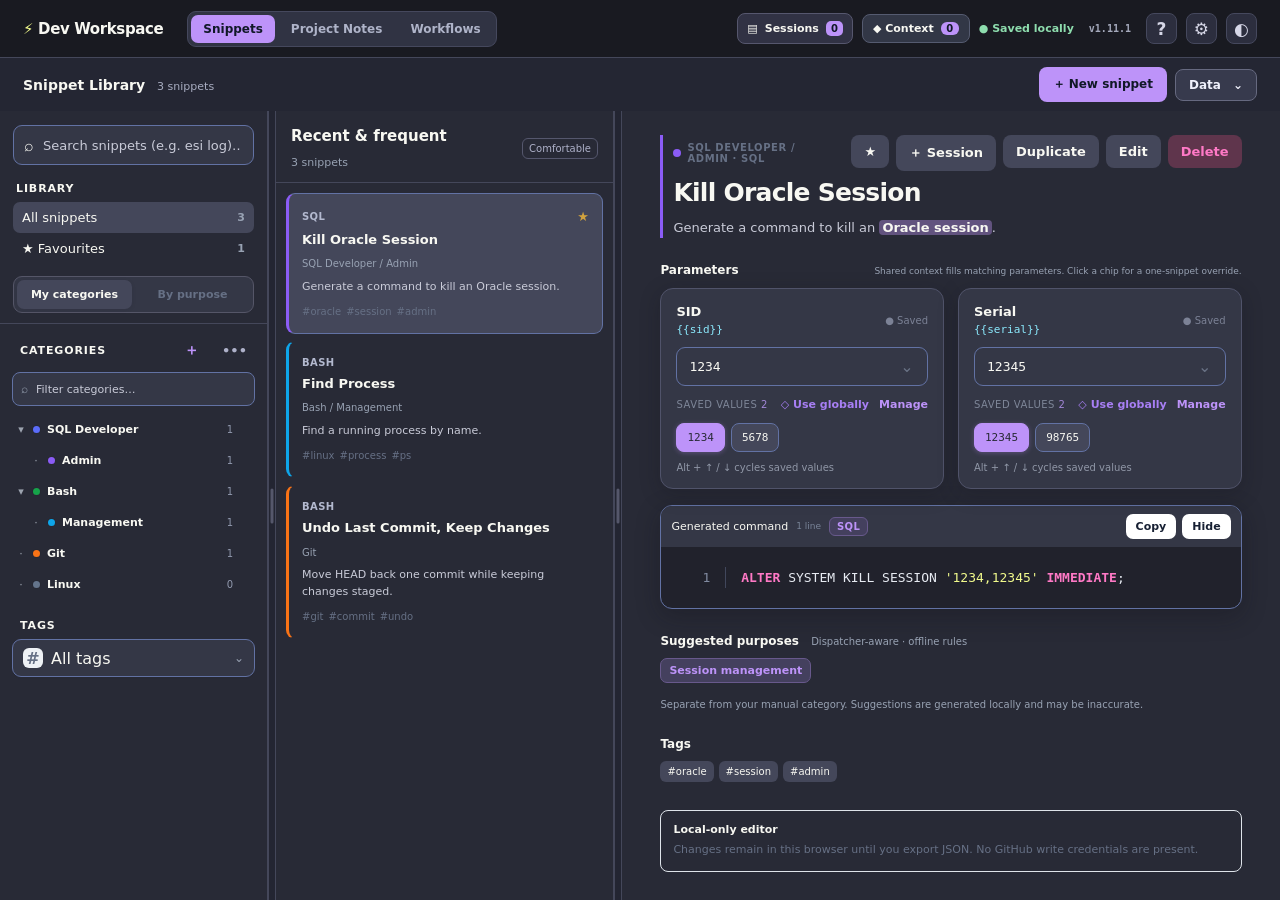
==== commit 9c89814f: "Add files via upload" ====
--- a/index.html
+++ b/index.html
@@ -1,3 +1,3 @@
-<!doctype html><html lang="en"><head><meta charset="UTF-8"/><meta name="viewport" content="width=device-width,initial-scale=1.0"/><title>Dev Snippet Editor</title>  <script type="module" crossorigin src="/assets/index-B1C3sjH2.js"></script>
-  <link rel="stylesheet" crossorigin href="/assets/index-jg4M7DO9.css">
+<!doctype html><html lang="en"><head><meta charset="UTF-8"/><meta name="viewport" content="width=device-width,initial-scale=1.0"/><title>Dev Snippet Editor</title>  <script type="module" crossorigin src="/assets/index-FHp6_iva.js"></script>
+  <link rel="stylesheet" crossorigin href="/assets/index-BzCiJjDH.css">
 </head><body><div id="root"></div></body></html>
--- a/assets/index-BzCiJjDH.css
+++ b/assets/index-BzCiJjDH.css
@@ -0,0 +1 @@
+:root{font-family:Inter,ui-sans-serif,system-ui,-apple-system,BlinkMacSystemFont,Segoe UI,sans-serif;color:#172033;background:#f4f6f9}*{box-sizing:border-box}body{margin:0;min-width:320px}button,input,textarea,select{font:inherit}button{cursor:pointer;border:0}.app{min-height:100vh}header{min-height:76px;display:flex;align-items:center;justify-content:space-between;gap:20px;padding:14px 28px;background:#111827;color:#fff}.brand{font-weight:800;font-size:18px}.sub{font-size:12px;color:#9ca7b8;margin-top:4px}.actions{display:flex;align-items:center;gap:8px}.dirty{font-size:12px;color:#f5d68b}.primary,.secondary,.danger,.icon{border-radius:8px;padding:9px 13px;font-size:13px;font-weight:700}.primary{background:#fff;color:#111827}.secondary{background:#eef1f5;color:#263044}.danger{background:#fff0f0;color:#b42318}.icon{background:#eef1f5;color:#344054;min-width:38px}main{display:grid;grid-template-columns:245px 315px minmax(0,1fr);min-height:calc(100vh - 76px)}aside,.list{background:#fff;border-right:1px solid #e4e8ee}aside{padding:18px 14px}.search{display:flex;gap:7px;align-items:center;background:#f4f6f9;border:1px solid #e0e5ec;border-radius:9px;padding:0 10px;height:40px}.search input{border:0;outline:0;background:transparent;width:100%;font-size:13px}.new{width:100%;margin:14px 0 18px;padding:10px;border-radius:8px;background:#172033;color:#fff;font-weight:800}.block{margin-bottom:20px}.block h4{margin:0;padding:0 8px 7px;font-size:11px;text-transform:uppercase;letter-spacing:.08em;color:#98a2b3}.blockhead{display:flex;align-items:center;justify-content:space-between}.filter{width:100%;display:flex;justify-content:space-between;align-items:center;text-align:left;background:transparent;color:#475467;border-radius:7px;padding:8px 9px;font-size:13px}.filter:hover,.filter.active{background:#edf1f5;color:#111827}.filter b{font-size:11px;color:#98a2b3}.link{background:transparent;color:#667085;font-size:11px;padding:2px 4px}select{width:100%;padding:8px;border:1px solid #dfe4ea;border-radius:7px;background:#fff}.pane{padding:21px 18px 15px;border-bottom:1px solid #e4e8ee}.pane h1{margin:0 0 3px;font-size:17px}.pane span{font-size:11px;color:#98a2b3}.cards{padding:8px;overflow:auto;max-height:calc(100vh - 136px)}.card{display:block;width:100%;text-align:left;padding:13px 12px;margin-bottom:5px;background:transparent;border:1px solid transparent;border-radius:9px;color:#172033}.card:hover{background:#f7f8fa}.card.selected{background:#eef1f5;border-color:#dce2e9}.ctop{display:flex;justify-content:space-between;font-size:10px;text-transform:uppercase;color:#98a2b3}.card>b{display:block;margin:6px 0 4px;font-size:13px}.card p{margin:0 0 8px;font-size:11px;line-height:1.4;color:#667085}.tags{display:flex;flex-wrap:wrap;gap:5px}.tags span{font-size:10px;color:#667085}.tags.big span{background:#eef1f5;border-radius:6px;padding:5px 7px}.detail{padding:30px clamp(20px,5vw,70px);overflow:auto}.dhead{display:flex;justify-content:space-between;gap:20px}.dhead small{text-transform:uppercase;font-weight:800;letter-spacing:.08em;color:#667085;font-size:10px}.dhead h2{margin:6px 0;font-size:25px;letter-spacing:-.03em}.dhead p{margin:0;color:#667085;font-size:13px}.dactions{display:flex;gap:7px;align-items:flex-start}.code{margin-top:25px;border:1px solid #dfe4ea;border-radius:10px;overflow:hidden;background:#171d29}.code>div{display:flex;justify-content:space-between;align-items:center;padding:8px 10px;background:#222a39;color:#9ca7b8;font-size:11px}.code>div button{background:#fff;color:#172033;border-radius:7px;padding:6px 10px;font-size:11px;font-weight:700}.code pre,.live pre{margin:0;padding:20px;overflow:auto;color:#e7ebf2;font:13px/1.65 SFMono-Regular,Consolas,monospace;white-space:pre-wrap}.generated,.section{margin-top:25px}.section h3{font-size:12px;margin:0 0 10px}.paramgrid{display:grid;grid-template-columns:repeat(2,minmax(0,1fr));gap:14px}.paramhead{display:flex;justify-content:space-between;gap:8px;margin-bottom:6px}.paramhead b{display:block;font-size:12px}.paramhead code{display:block;margin-top:2px;color:#98a2b3;font-size:10px}.combo{position:relative}.combo input{width:100%;padding:9px 34px 9px 10px;border:1px solid #d7dde5;border-radius:8px;outline:none}.arrow{position:absolute;right:1px;top:1px;bottom:1px;width:32px;background:transparent;color:#667085}.menu{position:absolute;z-index:20;left:0;right:0;top:calc(100% + 5px);background:#fff;border:1px solid #dfe4ea;border-radius:8px;box-shadow:0 10px 25px #0002;max-height:190px;overflow:auto}.menurow{display:flex;border-bottom:1px solid #f1f3f5}.menurow>button:first-child{flex:1;text-align:left;background:#fff;padding:9px 10px}.menurow .x{background:#fff;color:#98a2b3;padding:8px 10px}.quick{display:flex;flex-wrap:wrap;gap:5px;margin-top:6px}.quick button{background:#eef1f5;color:#475467;border-radius:6px;padding:4px 7px;font:10px monospace}.note{display:flex;flex-direction:column;gap:6px;margin-top:28px;padding:12px;border:1px solid #dfe4ea;border-radius:8px}.note b{font-size:11px}.note span{font-size:11px;line-height:1.5;color:#667085}.toast{position:fixed;right:22px;bottom:22px;z-index:50;background:#111827;color:#fff;border-radius:8px;padding:10px 14px;font-size:12px;box-shadow:0 8px 25px #0002}.backdrop{position:fixed;inset:0;z-index:30;background:#11182799;display:grid;place-items:center;padding:20px}.modal{width:min(900px,96vw);max-height:92vh;overflow:auto;background:#fff;border-radius:12px;box-shadow:0 20px 70px #0004}.modal.small{width:min(620px,94vw)}.modalhead{display:flex;justify-content:space-between;gap:15px;padding:20px 22px;border-bottom:1px solid #e4e8ee}.modalhead h2{margin:0 0 4px;font-size:18px}.modalhead p{margin:0;color:#98a2b3;font-size:11px}.form{display:grid;grid-template-columns:1fr 1fr;gap:14px;padding:20px 22px}.form label{display:flex;flex-direction:column;gap:6px;color:#475467;font-size:11px;font-weight:750}.form input,.form textarea{border:1px solid #d7dde5;border-radius:7px;padding:9px 10px;outline:none;color:#172033}.wide{grid-column:1/-1}.inline{display:flex;gap:6px}.inline input{flex:1;min-width:0}.codeinput{font:12px/1.6 monospace;resize:vertical}.tagpick{position:relative}.tagbox{min-height:40px;display:flex;flex-wrap:wrap;align-items:center;gap:5px;border:1px solid #d7dde5;border-radius:8px;padding:5px 7px}.tagbox input{flex:1;min-width:120px;border:0!important;padding:5px 2px!important}.chip{display:inline-flex;gap:4px;align-items:center;background:#eef1f5;border-radius:6px;padding:5px 7px;color:#475467;font-size:11px}.chip button{background:transparent;color:#98a2b3;padding:0}.tagmenu{position:absolute;z-index:25;left:0;right:0;top:calc(100% + 5px);background:#fff;border:1px solid #dfe4ea;border-radius:8px;box-shadow:0 12px 28px #0002;overflow:hidden}.tagmenu button{display:block;width:100%;padding:9px 10px;background:#fff;text-align:left;color:#344054}.tagmenu button:hover{background:#f5f7f9}.tagmenu .create{border-top:1px solid #eef1f5;font-weight:800}.detected{border:1px solid #e0e5ec;border-radius:9px;padding:12px}.detected h3,.live h3{display:flex;justify-content:space-between;margin:0 0 8px;font-size:11px;text-transform:uppercase;letter-spacing:.06em;color:#475467}.detected h3 span{color:#98a2b3}.detrow{display:grid;grid-template-columns:150px minmax(140px,1fr) auto;gap:8px;align-items:start;padding:9px 0;border-top:1px solid #eef1f5}.detrow code{padding:9px 0;font-size:11px;color:#475467}.minivals{grid-column:2/-1;display:flex;flex-wrap:wrap;gap:5px}.minivals span{display:inline-flex;gap:5px;align-items:center;background:#f1f3f5;border-radius:6px;padding:4px 6px;font:10px monospace;color:#475467}.minivals button{background:transparent;color:#98a2b3;padding:0}.muted{color:#98a2b3;font-size:12px}.live{background:#171d29;border:1px solid #dfe4ea;border-radius:9px;overflow:hidden}.live h3{margin:0;padding:9px 11px;background:#222a39;color:#9ca7b8}.check{flex-direction:row!important;align-items:center}.check input{width:auto}.modalfoot{display:flex;justify-content:flex-end;gap:8px;padding:14px 22px;border-top:1px solid #e4e8ee}.catlist{padding:10px 20px}.catrow{display:flex;align-items:center;justify-content:space-between;gap:15px;padding:11px 0;border-bottom:1px solid #eef1f5}.catrow>div:first-child{display:flex;flex-direction:column;gap:3px}.catrow b{font-size:12px}.catrow span{font-size:10px;color:#98a2b3}.catrow>div:last-child{display:flex;gap:6px}.empty{padding:30px;text-align:center;color:#98a2b3;font-size:13px}@media(max-width:1050px){main{grid-template-columns:210px 280px minmax(0,1fr)}.detail{padding:25px 30px}}@media(max-width:800px){header{align-items:flex-start}.actions .secondary{display:none}main{grid-template-columns:190px minmax(0,1fr)}.detail{grid-column:1/-1;border-top:1px solid #e4e8ee}.paramgrid{grid-template-columns:1fr}}@media(max-width:600px){header{flex-direction:column;padding:14px 16px}.actions{width:100%}.actions .primary{flex:1}main{display:block}aside{border-right:0;border-bottom:1px solid #e4e8ee}.block{display:none}.list{max-height:42vh;overflow:auto}.cards{max-height:34vh}.detail{padding:22px 16px}.dhead{flex-direction:column}.form{grid-template-columns:1fr}.wide{grid-column:auto}.detrow{grid-template-columns:1fr}.minivals{grid-column:auto}}.filter.subcategory{padding-left:25px;font-size:12px;color:#667085}.dropzone{outline:1px solid transparent}.dropzone:hover{outline-color:#d5dbe3}.draggable{cursor:grab}.draggable:active{cursor:grabbing}.cardpath{display:block;color:#98a2b3;font-size:10px;margin:3px 0 6px}.desc-pop{background:#fff1b8;color:#403a2d;padding:0 3px;border-radius:4px;font-weight:750}.fieldhelp{display:block;color:#98a2b3;font-size:10px;font-weight:500;line-height:1.5}.fieldhelp code{background:#f3f5f7;padding:2px 4px;border-radius:4px}.descpreview{border:1px solid #e0e5ec;border-radius:8px;padding:10px;background:#f8fafb;color:#475467;font-size:12px;font-weight:500}.catgroup{border-bottom:1px solid #eef1f5}.subcatrow{display:flex;justify-content:space-between;align-items:center;padding:6px 12px 8px 24px;color:#667085;font-size:11px}.carddesc{display:-webkit-box;-webkit-line-clamp:3;-webkit-box-orient:vertical;overflow:hidden;max-height:4.2em}.dropzone.drag-over{background:#dfe7f2!important;outline:2px solid #667085!important;outline-offset:-2px;color:#111827!important}.filter.subcategory b{margin-left:auto;font-size:10px;color:#98a2b3}.shortcutbar{margin-top:22px;display:flex;flex-wrap:wrap;gap:8px 14px;padding:10px 12px;border:1px solid #e0e5ec;border-radius:8px;background:#f8fafb;color:#667085;font-size:10px}.shortcutbar span{display:flex;align-items:center;gap:5px}.shortcutbar kbd{border:1px solid #d4dae2;border-bottom-width:2px;border-radius:5px;padding:2px 5px;background:#fff;color:#344054;font:10px ui-monospace,SFMono-Regular,Consolas,monospace}.dropzone.drag-over{background:#dfe7f2!important;outline:2px solid #475467!important;box-shadow:inset 0 0 0 1px #fff}.dhead{align-items:flex-start}.dcontent{min-width:0;flex:1}.detailtitle{margin:6px 0 10px;max-width:48rem;line-height:1.12;overflow-wrap:anywhere}.detaildesc{max-width:52rem;color:#667085;font-size:13px;line-height:1.65;white-space:pre-wrap;overflow-wrap:anywhere}.dactions{flex:0 0 auto}.catidentity{min-width:150px}.catname,.subname{background:transparent;color:#172033;font-weight:700;padding:0;text-align:left;cursor:default}.catpick,.subpick{background:transparent;color:#172033;font-weight:800;padding:3px 0;text-align:left}.catpick:hover,.subpick:hover{text-decoration:underline}.catactions{display:flex;gap:6px;align-items:flex-end;flex-wrap:wrap;justify-content:flex-end}.defaultlang{display:flex;flex-direction:column;gap:3px;color:#98a2b3;font-size:9px;font-weight:700;text-transform:uppercase;letter-spacing:.05em}.defaultlang input{width:120px;border:1px solid #d7dde5;border-radius:6px;padding:7px 8px;color:#344054;text-transform:none;letter-spacing:0;font-size:11px;font-weight:500}.subpick,.subname{font-size:11px}@media(max-width:760px){.dhead{flex-direction:column}.dactions{width:100%;justify-content:flex-start}.catrow{align-items:flex-start;flex-direction:column}.catactions{justify-content:flex-start}}.dhead{display:block!important;width:100%;padding-left:10px;border-left:3px solid var(--accent,#cbd5e1)}.dtop{display:flex;align-items:center;justify-content:space-between;gap:16px;width:100%;margin-bottom:8px}.dtop>small{min-width:0;display:flex;align-items:center;gap:6px;color:#667085;font-weight:750;text-transform:uppercase;letter-spacing:.06em}.category-pill-dot,.color-dot,.sidebar-color-dot{display:inline-block;width:8px;height:8px;border-radius:999px;flex:0 0 auto}.detailtitle{width:100%;max-width:none!important;margin:4px 0 10px!important;line-height:1.1;overflow-wrap:anywhere}.detaildesc{width:100%;max-width:none!important;line-height:1.65;white-space:pre-wrap;overflow-wrap:anywhere}.dactions{flex:0 0 auto;display:flex;gap:7px}.filter.dropzone{position:relative;align-items:center}.sidebar-color-dot{background:var(--item-color,#cbd5e1);margin-right:7px;box-shadow:0 0 0 1px #00000010}.card.draggable{border-left:3px solid var(--card-accent,#e5e7eb)!important}.colorfield{display:flex;flex-direction:column;gap:3px;color:#98a2b3;font-size:9px;font-weight:700;text-transform:uppercase;letter-spacing:.05em}.colorcontrol{display:flex;align-items:center;gap:5px}.colorcontrol input[type=color],.mini-color{width:30px;height:29px;padding:2px;border:1px solid #d7dde5;border-radius:6px;background:#fff;cursor:pointer}.colorcontrol code{color:#667085;font-size:9px;text-transform:none;letter-spacing:0}.catpick,.catname,.subpick,.subname{display:inline-flex;align-items:center;gap:7px}.subactions{display:flex;align-items:center;gap:8px}.subcatrow{gap:12px}@media(max-width:760px){.dtop{align-items:flex-start;flex-direction:column}.dactions{order:-1;align-self:flex-end}}.category-line{display:flex;align-items:center;gap:2px}.category-line>.filter{flex:1}.collapse-toggle{width:22px;height:30px;display:grid;place-items:center;background:transparent;color:#98a2b3;border-radius:6px;padding:0;font-size:12px}.collapse-toggle:hover{background:#f2f4f7;color:#344054}.filter.subcategory{width:calc(100% - 24px);margin-left:24px}.modal-collapse{width:20px;height:24px;display:grid;place-items:center;background:transparent;color:#98a2b3;padding:0;border-radius:5px}.modal-collapse:hover{background:#f2f4f7;color:#344054}.catidentity{display:flex;align-items:center;gap:4px}.tagfilter{position:relative}.tagfilter-trigger{width:100%;display:flex;align-items:center;justify-content:space-between;gap:10px;min-height:38px;padding:8px 10px;background:#fff;border:1px solid #dfe4ea;border-radius:9px;color:#475467;text-align:left;box-shadow:0 1px 2px #10182808}.tagfilter-trigger:hover{border-color:#cfd6df;background:#fbfcfd}.tagfilter-trigger.active{border-color:#b7c0cb;background:#f8fafc;color:#172033}.tagfilter-trigger-main{display:flex;align-items:center;gap:8px;min-width:0}.tagfilter-icon{display:grid;place-items:center;width:20px;height:20px;border-radius:6px;background:#eef1f5;color:#667085;font-weight:800}.tagfilter-chevron{color:#98a2b3;font-size:12px}.tagfilter-popover{position:absolute;z-index:30;left:0;right:0;top:calc(100% + 6px);background:#fff;border:1px solid #dfe4ea;border-radius:10px;box-shadow:0 14px 34px #10182824;overflow:hidden}.tagfilter-search{display:flex;align-items:center;gap:6px;padding:8px;border-bottom:1px solid #eef1f5}.tagfilter-search input{min-width:0;width:100%;border:0;outline:0;background:transparent;font-size:12px}.tagfilter-search>button{background:transparent;color:#98a2b3;padding:2px 4px}.tagfilter-options{max-height:260px;overflow:auto;padding:5px}.tagfilter-option{width:100%;display:grid;grid-template-columns:1fr auto;gap:3px 8px;align-items:center;padding:8px 9px;border-radius:7px;background:transparent;color:#475467;text-align:left}.tagfilter-option:hover{background:#f6f8fa}.tagfilter-option.selected{background:#eef2f6;color:#172033}.tagfilter-option small{grid-column:1;color:#98a2b3;font-size:9px}.tagfilter-option b{grid-column:2;grid-row:1/3;color:#344054}.tag-option-chip{display:inline-flex;width:max-content;max-width:100%;padding:4px 7px;border-radius:999px;background:#eef1f5;color:#475467;font-size:11px;font-weight:650}.tagfilter-empty{padding:16px 10px;color:#98a2b3;text-align:center;font-size:11px}.appheader{gap:18px}.header-left{display:flex;align-items:center;gap:18px;min-width:0;flex-wrap:wrap}.topnav{display:flex;align-items:center;gap:4px;padding:3px;background:#eef1f5;border-radius:9px}.navtab{padding:7px 10px;border-radius:7px;background:transparent;color:#667085;font-size:11px;font-weight:700}.navtab.active{background:#fff;color:#172033;box-shadow:0 1px 3px #10182818}.header-shortcuts{display:flex;align-items:center;gap:10px;flex-wrap:wrap;color:#667085;font-size:9px}.header-shortcuts span{display:flex;align-items:center;gap:4px;white-space:nowrap}.header-shortcuts kbd{border:1px solid #d4dae2;border-bottom-width:2px;border-radius:5px;padding:2px 5px;background:#fff;color:#344054;font:9px ui-monospace,SFMono-Regular,Consolas,monospace}.notes-hint{color:#98a2b3;font-size:10px}.notesapp{height:100vh;display:flex;flex-direction:column;background:#f5f7fa;color:#172033}.notes-layout{min-height:0;flex:1;min-width:0;display:grid;grid-template-columns:minmax(220px,min(var(--notes-sidebar-width,280px),50vw)) 8px minmax(0,1fr)}.notes-tree{min-height:0;overflow:auto;border-right:1px solid #e2e7ed;background:#fff;padding:12px 9px}.notes-tree-head{display:flex;align-items:center;justify-content:space-between;padding:3px 5px 10px}.new-note{background:#172033;color:#fff;border-radius:7px;padding:6px 8px;font-size:10px}.notes-search{margin-bottom:10px}.note-tree-list{display:flex;flex-direction:column;gap:2px}.note-tree-row{display:flex;align-items:center;min-height:31px;border-radius:7px}.note-tree-row:hover{background:#f6f8fa}.note-tree-row.selected{background:#eef2f6}.note-caret{width:20px;background:transparent;color:#98a2b3;padding:0}.note-title{min-width:0;flex:1;overflow:hidden;text-overflow:ellipsis;white-space:nowrap;background:transparent;text-align:left;color:#475467;padding:5px 2px;font-size:11px;font-weight:650}.note-tree-row.selected .note-title{color:#172033;font-weight:800}.note-addsub{opacity:0;width:24px;background:transparent;color:#667085;padding:3px}.note-tree-row:hover .note-addsub{opacity:1}.notes-work{min-width:0;min-height:0;display:flex;flex-direction:column;padding:18px}.notes-toolbar{display:flex;align-items:flex-end;justify-content:space-between;gap:18px;margin-bottom:12px}.notes-toolbar small{font-size:9px;color:#98a2b3;font-weight:800;letter-spacing:.08em}.notes-toolbar h1{margin:2px 0 0;font-size:22px}.notes-tools{display:flex;align-items:center;gap:7px;flex-wrap:wrap;justify-content:flex-end}.segmented{display:flex;padding:3px;background:#e9edf2;border-radius:8px}.segmented button{background:transparent;color:#667085;padding:6px 9px;border-radius:6px;font-size:10px}.segmented button.active{background:#fff;color:#172033;box-shadow:0 1px 2px #10182814}.md-workspace{min-height:0;flex:1;display:grid;border:1px solid #dfe4ea;border-radius:11px;overflow:hidden;background:#fff;box-shadow:0 1px 3px #1018280c}.md-workspace.mode-split{grid-template-columns:1fr 1fr}.md-workspace.mode-edit,.md-workspace.mode-view{grid-template-columns:1fr}.md-editor{min-width:0;width:100%;height:100%;resize:none;border:0;outline:0;padding:22px;background:#fbfcfd;color:#172033;font:13px/1.65 ui-monospace,SFMono-Regular,Consolas,monospace;tab-size:2}.md-preview{min-width:0;height:100%;overflow:auto;padding:24px 30px;border-left:1px solid #e6eaf0;color:#344054;font-size:13px;line-height:1.7}.mode-view .md-preview{border-left:0;max-width:1000px;width:100%;margin:0 auto}.md-preview h1,.md-preview h2,.md-preview h3,.md-preview h4{color:#172033;line-height:1.25;margin:1.2em 0 .45em}.md-preview h1{font-size:28px;border-bottom:1px solid #e8ecf1;padding-bottom:8px}.md-preview h2{font-size:21px}.md-preview h3{font-size:17px}.md-preview p{margin:.55em 0}.md-preview ul,.md-preview ol{padding-left:24px}.md-preview li{margin:3px 0}.md-preview code{background:#eef1f5;border-radius:5px;padding:2px 5px;font:12px ui-monospace,SFMono-Regular,Consolas,monospace}.md-preview pre{overflow:auto;background:#172033;color:#f8fafc;border-radius:9px;padding:15px 17px}.md-preview pre code{background:transparent;color:inherit;padding:0}.md-preview blockquote{margin:12px 0;padding:7px 14px;border-left:3px solid #98a2b3;background:#f8fafc;color:#667085}.md-preview a{color:#3659c9}.md-preview hr{border:0;border-top:1px solid #e3e7ed;margin:22px 0}.md-gap{height:7px}.notes-empty{margin:auto;text-align:center}@media(max-width:900px){.header-shortcuts{display:none}.notes-layout{grid-template-columns:210px minmax(0,1fr)}.notes-sidebar-resizer{display:none}.md-workspace.mode-split{grid-template-columns:1fr}.mode-split .md-preview{display:none}}.md-toolbar{display:flex;align-items:center;justify-content:space-between;gap:12px;margin-bottom:8px;padding:7px 8px;border:1px solid #dfe4ea;border-radius:9px;background:#fff;box-shadow:0 1px 2px #10182808}.md-toolbar-group{display:flex;align-items:center;gap:4px;flex-wrap:wrap}.md-toolbar button{min-width:30px;height:30px;display:grid;place-items:center;padding:0 8px;border:1px solid transparent;border-radius:6px;background:#f5f7f9;color:#475467;font-size:11px;font-weight:750}.md-toolbar button:hover{border-color:#d8dee6;background:#fff;color:#172033}.md-toolbar button:active{transform:translateY(1px)}.md-toolbar-hint{flex:0 0 auto;color:#98a2b3;font-size:9px;white-space:nowrap}.md-preview .task-list{list-style:none;padding-left:4px}.md-preview .task-item{display:flex;align-items:center;gap:7px}.md-preview .task-item input{margin:0}@media(max-width:900px){.md-toolbar{align-items:flex-start;flex-direction:column}.md-toolbar-hint{white-space:normal}}.md-table-wrap{width:100%;overflow-x:auto;margin:16px 0}.md-preview table{width:100%;border-collapse:collapse;border-spacing:0;font-size:12px}.md-preview th,.md-preview td{padding:9px 11px;border:1px solid #dfe4ea;vertical-align:top}.md-preview th{background:#f5f7f9;color:#172033;font-weight:800}.md-preview tbody tr:nth-child(2n){background:#fbfcfd}.collapsible-code{margin-top:16px;overflow:hidden}.collapsible-code.collapsed{background:#222a39}.collapsible-code-head{display:flex;align-items:center;justify-content:space-between;gap:12px;padding:8px 10px;background:#222a39;color:#9ca7b8}.collapsible-code-title{display:flex;align-items:center;gap:8px;font-size:11px}.collapsible-code-title small{color:#788397;font-size:9px}.collapsible-code-actions{display:flex;align-items:center;gap:6px}.collapsible-code-actions button{background:#fff;color:#172033;border-radius:7px;padding:6px 9px;font-size:10px;font-weight:700}.collapsible-code-actions .code-secondary{background:#313b4d;color:#dbe2ec}.collapsible-code-actions .code-toggle{min-width:48px}.snippet-code-pre{transition:max-height .18s ease;margin:0;overflow:auto}.snippet-code-pre.limited{max-height:calc((1.65em * var(--visible-rows,6)) + 40px)}.snippet-code-pre.full{max-height:none}.search-hit{background:#fff0a8;color:inherit;padding:0 1px;border-radius:3px}.card-bottom{display:flex;align-items:flex-end;justify-content:space-between;gap:8px}.card-bottom .tags{min-width:0}.usage-meta{flex:0 0 auto;color:#98a2b3;font-size:8px;white-space:nowrap}.search-empty{display:flex;flex-direction:column;align-items:center;justify-content:center;gap:6px;min-height:180px;padding:24px;color:#667085;text-align:center}.search-empty b{color:#344054;font-size:12px}.search-empty span{max-width:230px;font-size:10px;line-height:1.5}.category-search{display:flex;align-items:center;gap:6px;margin:4px 0 8px;padding:0 8px;min-height:34px;border:1px solid #e1e6ec;border-radius:8px;background:#f8fafb}.category-search>span{color:#98a2b3;font-size:12px}.category-search input{min-width:0;flex:1;border:0;outline:0;background:transparent;color:#344054;font-size:11px}.category-search button{background:transparent;color:#98a2b3;padding:2px 4px;font-size:14px}.category-search-empty{padding:10px 8px;color:#98a2b3;font-size:10px;text-align:center}.quick{display:flex;flex-wrap:wrap;gap:5px}.quick button.selected{background:#172033!important;color:#fff!important;box-shadow:0 0 0 1px #172033}.sectionhead{display:flex;align-items:baseline;justify-content:space-between;gap:14px;margin-bottom:10px}.sectionhead h3{margin:0}.sectionhead small{color:#98a2b3;font-size:9px;line-height:1.4;text-align:right}@media(max-width:700px){.sectionhead{align-items:flex-start;flex-direction:column}.sectionhead small{text-align:left}}.category-head-actions{display:flex;align-items:center;gap:7px}.category-head-actions .link{font-size:9px}.collapse-toggle{font-size:9px!important}.quick.quick-all{display:flex;flex-wrap:wrap;gap:6px;margin-top:7px}.quick.quick-all button{max-width:100%;padding:5px 8px;border:1px solid #dfe4ea;border-radius:7px;background:#f7f9fb;color:#475467;font:10px ui-monospace,SFMono-Regular,Consolas,monospace;overflow:hidden;text-overflow:ellipsis;white-space:nowrap}.quick.quick-all button:hover{border-color:#bfc7d2;background:#fff;color:#172033}.quick.quick-all button.selected{background:#172033!important;border-color:#172033!important;color:#fff!important;box-shadow:none}.app-version{font:700 11px ui-monospace,SFMono-Regular,Consolas,monospace;color:#abb2bf;padding:5px 7px;border:1px solid #45475b;border-radius:6px;white-space:nowrap}.workspace-pref{display:flex;align-items:center;gap:8px;flex-shrink:0}.theme-switch{padding:8px 10px;border:1px solid #6272a4;border-radius:8px;background:#282a36;color:#f8f8f2;font-size:11px;font-weight:700;white-space:nowrap}.theme-switch:hover{border-color:var(--dw-accent,#bd93f9);background:#44475a}.theme-dark-label{display:none}[data-theme=dracula] .theme-dark-label{display:inline}[data-theme=dracula] .theme-light-label{display:none}[data-theme=dracula]{color-scheme:dark;color:var(--dw-text);background:var(--dw-background)}[data-theme=dracula] body,[data-theme=dracula] .app,[data-theme=dracula] .notesapp{background:var(--dw-background);color:var(--dw-text)}[data-theme=dracula] header{background:var(--dw-header);color:var(--dw-text)}[data-theme=dracula] .brand,[data-theme=dracula] .notes-toolbar h1{color:var(--dw-text)}[data-theme=dracula] .app-version{color:var(--dw-accent)}[data-theme=dracula] .theme-switch{background:var(--dw-surface);border-color:var(--dw-border);color:var(--dw-text)}[data-theme=dracula] .theme-switch:hover{border-color:#ff79c6}[data-theme=dracula] aside,[data-theme=dracula] .list,[data-theme=dracula] .notes-tree,[data-theme=dracula] .modal,[data-theme=dracula] .md-workspace,[data-theme=dracula] .md-preview,[data-theme=dracula] .md-toolbar{background:var(--dw-background)!important;color:var(--dw-text);border-color:var(--dw-surface)}[data-theme=dracula] .detail,[data-theme=dracula] .notes-work{background:var(--dw-background);color:var(--dw-text)}[data-theme=dracula] .pane,[data-theme=dracula] .catrow,[data-theme=dracula] .catgroup,[data-theme=dracula] .subcatrow,[data-theme=dracula] .modalhead,[data-theme=dracula] .modalfoot,[data-theme=dracula] .notes-toolbar{border-color:var(--dw-surface)}[data-theme=dracula] h1,[data-theme=dracula] h2,[data-theme=dracula] h3,[data-theme=dracula] h4,[data-theme=dracula] .detailtitle,[data-theme=dracula] .card>b,[data-theme=dracula] .catname,[data-theme=dracula] .catpick,[data-theme=dracula] .subname,[data-theme=dracula] .subpick,[data-theme=dracula] .note-title,[data-theme=dracula] .md-preview h1,[data-theme=dracula] .md-preview h2,[data-theme=dracula] .md-preview h3{color:var(--dw-text)}[data-theme=dracula] .card,[data-theme=dracula] .filter,[data-theme=dracula] .dropzone,[data-theme=dracula] .note-tree-row{color:var(--dw-text);background:transparent}[data-theme=dracula] .card:hover,[data-theme=dracula] .card.selected,[data-theme=dracula] .filter:hover,[data-theme=dracula] .filter.active,[data-theme=dracula] .note-tree-row:hover,[data-theme=dracula] .note-tree-row.selected,[data-theme=dracula] .tagfilter-option:hover,[data-theme=dracula] .tagfilter-option.selected{background:var(--dw-surface)!important;color:var(--dw-text)!important;border-color:var(--dw-border)}[data-theme=dracula] .search,[data-theme=dracula] .notes-search,[data-theme=dracula] .category-search,[data-theme=dracula] .tagfilter-trigger,[data-theme=dracula] .tagfilter-popover,[data-theme=dracula] .tagfilter-search,[data-theme=dracula] .tagfilter-options,[data-theme=dracula] .tagfilter-option,[data-theme=dracula] .tag-menu,[data-theme=dracula] .tagmenu,[data-theme=dracula] .tagshell,[data-theme=dracula] .combo,[data-theme=dracula] .combomenu,[data-theme=dracula] .comboitem,[data-theme=dracula] .descpreview,[data-theme=dracula] .shortcutbar{background:var(--dw-panel)!important;color:var(--dw-text)!important;border-color:var(--dw-border)!important}[data-theme=dracula] input,[data-theme=dracula] textarea,[data-theme=dracula] select{background:var(--dw-panel)!important;color:var(--dw-text)!important;border-color:var(--dw-border)!important;caret-color:#ff79c6}[data-theme=dracula] input::placeholder,[data-theme=dracula] textarea::placeholder{color:var(--dw-muted)}[data-theme=dracula] .md-editor{background:var(--dw-code)!important;color:var(--dw-text)!important}[data-theme=dracula] .md-preview{color:var(--dw-text)!important}[data-theme=dracula] .md-preview p,[data-theme=dracula] .md-preview li,[data-theme=dracula] .detaildesc,[data-theme=dracula] .card p{color:var(--dw-muted)}[data-theme=dracula] .md-preview code,[data-theme=dracula] .md-preview th,[data-theme=dracula] .md-preview td{background:var(--dw-panel);color:var(--dw-text);border-color:var(--dw-border)}[data-theme=dracula] .md-preview blockquote{background:var(--dw-panel);color:var(--dw-accent);border-left-color:var(--dw-accent)}[data-theme=dracula] .md-preview a{color:var(--dw-link)}[data-theme=dracula] .md-preview pre,[data-theme=dracula] .code{background:var(--dw-code)!important;color:var(--dw-text)}[data-theme=dracula] .code>div,[data-theme=dracula] .codehead{background:var(--dw-panel)!important;color:var(--dw-text)}[data-theme=dracula] .secondary,[data-theme=dracula] .icon,[data-theme=dracula] .md-toolbar button,[data-theme=dracula] .tagchip,[data-theme=dracula] .tag-option-chip,[data-theme=dracula] .quick button,[data-theme=dracula] .tags.big span{background:var(--dw-surface)!important;color:var(--dw-text)!important;border-color:var(--dw-border)}[data-theme=dracula] .primary,[data-theme=dracula] .new,[data-theme=dracula] .new-note{background:var(--dw-accent)!important;color:var(--dw-code)!important}[data-theme=dracula] .danger{background:#5f354c;color:#ff79c6}[data-theme=dracula] .quick button.selected{background:var(--dw-accent)!important;color:var(--dw-code)!important;border-color:var(--dw-accent)!important}[data-theme=dracula] .topnav,[data-theme=dracula] .segmented{background:var(--dw-surface)}[data-theme=dracula] .navtab,[data-theme=dracula] .segmented button{color:var(--dw-muted)}[data-theme=dracula] .navtab.active,[data-theme=dracula] .segmented button.active{background:var(--dw-accent);color:var(--dw-code)}[data-theme=dracula] .header-shortcuts kbd{background:var(--dw-surface);border-color:var(--dw-border);color:var(--dw-text)}[data-theme=dracula] .link,[data-theme=dracula] .tiny-link{color:var(--dw-link)}[data-theme=dracula] .desc-pop,[data-theme=dracula] .search-hit{background:#62537f;color:var(--dw-text)}[data-theme=dracula] .backdrop{background:#101116b8}[data-theme=dracula] .dropzone.drag-over{background:#51406b!important;outline-color:var(--dw-accent)!important}[data-theme=dracula] .note-tree-row.selected .note-title{color:var(--dw-accent)}@media(max-width:1100px){.appheader{flex-wrap:wrap}.workspace-pref{margin-left:auto}}@media(max-width:600px){.workspace-pref{order:1}.appheader .actions{order:2}.theme-switch{padding:7px}}.settings-open-btn{white-space:nowrap}.settings-modal{width:min(680px,96vw);max-height:90vh;overflow:auto}.settings-body{padding:12px 22px 18px;display:grid;gap:14px}.settings-group{padding:14px;border:1px solid var(--border,#dfe4ea);border-radius:10px;display:grid;gap:12px}.settings-group h3{margin:0;font-size:13px}.settings-field{display:grid;grid-template-columns:1fr auto;gap:6px 12px;align-items:center;font-size:12px;color:inherit}.settings-field select,.settings-field input[type=range]{grid-column:1/-1;width:100%}.settings-field select{border:1px solid #aab1bc;border-radius:7px;padding:9px;background:var(--panel,#fff);color:inherit}.settings-field strong{font-size:12px}.settings-check{display:flex;align-items:center;gap:9px;font-size:12px}.settings-check input{accent-color:#8972d8;width:16px;height:16px}.settings-reset{justify-self:start}.snippet-code-pre.code-wrap{white-space:pre-wrap;overflow-wrap:anywhere}[data-theme=dracula] .settings-group{border-color:#56576a}[data-theme=dracula] .settings-field select{background:var(--dw-background);color:var(--dw-text);border-color:#62647b}.browse-switch{display:flex;padding:3px;border:1px solid #dfe4ea;border-radius:9px;background:#eef1f5;margin:12px 0 19px;gap:3px}.browse-switch button{flex:1;min-width:0;padding:8px 5px;border-radius:7px;background:transparent;color:#667085;font-size:11px;font-weight:700}.browse-switch button.active{background:#fff;color:#172033;box-shadow:0 1px 4px #11182718}.purpose-group{font-size:10px;text-transform:uppercase;letter-spacing:.05em;color:#98a2b3;font-weight:750;margin:13px 7px 5px}.purpose-panel .filter{font-size:11px;gap:6px}.purpose-panel .filter b{flex-shrink:0}.purpose-status,.purpose-disclaimer{font-size:10px;color:#7b8494;line-height:1.5;padding:4px 7px 8px}.purpose-disclaimer{border-top:1px solid #e5e7eb;margin-top:10px;padding-top:12px}.purpose-card-label{display:block;width:fit-content;margin:5px 0 7px;padding:3px 6px;border-radius:5px;background:#e9e8ff;color:#4f46a5;font-size:10px}.purpose-chips{display:flex;flex-wrap:wrap;gap:6px;margin:10px 0}.purpose-chips span{padding:5px 8px;border:1px solid #ddd6fe;border-radius:7px;background:#f2edff;color:#5940a5;font-size:11px;font-weight:650}.purpose-chips small,.purpose-explain{color:#98a2b3;font-size:10px;line-height:1.4}.purpose-source{color:#98a2b3;font-size:10px;font-weight:400;margin-left:8px}[data-theme=dracula] .browse-switch{background:var(--dw-panel);border-color:#555668}[data-theme=dracula] .browse-switch button.active{background:var(--dw-surface);color:var(--dw-text)}[data-theme=dracula] .purpose-card-label,[data-theme=dracula] .purpose-chips span{background:#44405e;border-color:#68598c;color:var(--dw-accent)}.parameter-card{min-width:0;padding:15px;border:1px solid #e1e4ed;border-radius:13px;background:#fff;box-shadow:0 3px 12px #10182808;display:flex;flex-direction:column;gap:10px}.parameter-card-head,.parameter-card-meta{display:flex;align-items:center;justify-content:space-between;gap:12px}.parameter-title{display:flex;flex-direction:column;gap:3px;min-width:0}.parameter-title b{font-size:13px}.parameter-title code,.parameter-card-head>code{font:11px/1.4 Consolas,monospace;color:#7b61aa}.parameter-status{font-size:10px;color:#7c8296;white-space:nowrap}.parameter-input-wrap{position:relative}.parameter-input-wrap input{width:100%;min-width:0;border:1px solid #cfd6e4;border-radius:9px;padding:11px 38px 11px 12px;background:#f8f9fc;color:#1e2434;outline:none;font:13px Consolas,monospace}.parameter-input-wrap input:focus{border-color:#9874df;box-shadow:0 0 0 3px #bd93f930}.parameter-picker{position:absolute;right:6px;top:5px;height:30px;width:30px;background:transparent;color:#697285}.parameter-suggestions{position:absolute;z-index:22;top:calc(100% + 5px);left:0;right:0;max-height:180px;overflow:auto;display:flex;flex-direction:column;background:#fff;border:1px solid #cfd6e4;border-radius:9px;box-shadow:0 12px 25px #0002}.parameter-suggestions button{background:transparent;text-align:left;padding:9px 12px;color:#252b3b;font:12px Consolas,monospace}.parameter-suggestions button:hover{background:#f2edfb}.parameter-card-meta{font-size:10px;color:#7e8698;text-transform:uppercase;letter-spacing:.05em}.parameter-card-meta>div{display:flex;gap:10px}.parameter-card-meta em{font-style:normal;color:#a287d7}.parameter-action{background:transparent;color:#7e54bf;font-weight:700;text-transform:none;letter-spacing:0;font-size:11px;padding:2px 0}.parameter-chips{display:flex;flex-wrap:wrap;gap:6px;min-height:25px}.parameter-chip{display:inline-flex;align-items:stretch;min-width:0;max-width:100%;border:1px solid #d8daeb;border-radius:8px;background:#f1f2f8;overflow:hidden;color:#535d76}.parameter-chip>button:first-child,.parameter-chip>span{max-width:100%;min-width:0;overflow:hidden;text-overflow:ellipsis;white-space:nowrap;background:transparent;padding:7px 10px;font:11px Consolas,monospace;color:inherit}.parameter-chip.active{background:var(--dw-accent,#bd93f9);border-color:var(--dw-accent,#bd93f9);color:#242434;box-shadow:0 1px 5px #bd93f94d}.parameter-chip:hover{border-color:#997ad4}.parameter-chip-delete{background:#f2d9e5;color:#812e55;padding:2px 8px;font-size:14px}.parameter-keyhint,.parameter-no-values{color:#9097a7;font-size:10px}.editor-parameter-grid{display:grid;grid-template-columns:repeat(2,minmax(0,1fr));gap:12px}.parameter-editor-label{display:flex;flex-direction:column;gap:5px;font-size:11px;color:#8790a0}.parameter-editor-label input{width:100%;min-width:0;border:1px solid #cfd6e4;border-radius:8px;padding:9px}.parameter-add-inline{display:flex;gap:8px}.parameter-add-inline input{min-width:0;flex:1;border:1px solid #cfd6e4;border-radius:8px;padding:8px;font:12px Consolas,monospace}.parameter-add-inline button{background:var(--dw-accent,#bd93f9);border-radius:8px;padding:7px 12px;color:#242434;font-weight:700;white-space:nowrap}.parameter-add-inline button:disabled{opacity:.4;cursor:not-allowed}[data-theme=dracula] .parameter-card{background:var(--dw-panel);color:var(--dw-text);border-color:#50536a;box-shadow:0 5px 20px #12131b44}[data-theme=dracula] .parameter-input-wrap input,[data-theme=dracula] .parameter-editor-label input,[data-theme=dracula] .parameter-add-inline input{background:var(--dw-background);color:var(--dw-text);border-color:var(--dw-border)}[data-theme=dracula] .parameter-suggestions{background:var(--dw-panel);border-color:var(--dw-border)}[data-theme=dracula] .parameter-suggestions button{color:var(--dw-text)}[data-theme=dracula] .parameter-suggestions button:hover{background:var(--dw-surface)}[data-theme=dracula] .parameter-chip{background:var(--dw-surface);color:var(--dw-text);border-color:var(--dw-border)}[data-theme=dracula] .parameter-chip.active{background:var(--dw-accent);color:var(--dw-background);border-color:var(--dw-accent)}[data-theme=dracula] .parameter-card-head code,[data-theme=dracula] .parameter-title code{color:var(--dw-link)}[data-theme=dracula] .parameter-action{color:var(--dw-accent)}@media(max-width:850px){.editor-parameter-grid{grid-template-columns:1fr}}.collapsible-code{border:1px solid #d6dbe6;border-radius:12px;overflow:hidden;box-shadow:0 7px 24px #20243b0a}.collapsible-code-head{gap:12px}.syntax-language{display:inline-flex;align-items:center;border:1px solid #d8ddea;border-radius:6px;padding:3px 7px;font-size:10px;letter-spacing:.04em;font-weight:700;color:#7863b7;background:#f3f0fd}.snippet-code-pre{tab-size:2;font-variant-ligatures:none}.snippet-code-pre .syntax-comment{color:#708090;font-style:italic}.snippet-code-pre .syntax-string{color:#ad6223}.snippet-code-pre .syntax-parameter{color:#c14487}.snippet-code-pre .syntax-number{color:#8852c6}.snippet-code-pre .syntax-keyword{color:#7552ce;font-weight:600}.snippet-code-pre .syntax-operator{color:#39698a}.snippet-code-pre .syntax-attribute{color:#2f6d99}.snippet-code-pre .syntax-tag{color:#a12f71}.snippet-code-pre .syntax-entity{color:#987018}[data-theme=dracula] .collapsible-code{border-color:var(--dw-border);box-shadow:0 7px 24px #10111650}[data-theme=dracula] .syntax-language{background:#44405e;border-color:#68598c;color:var(--dw-accent)}[data-theme=dracula] .snippet-code-pre .syntax-comment{color:var(--dw-border)}[data-theme=dracula] .snippet-code-pre .syntax-string{color:#f1fa8c}[data-theme=dracula] .snippet-code-pre .syntax-parameter{color:#ff79c6}[data-theme=dracula] .snippet-code-pre .syntax-number{color:var(--dw-accent)}[data-theme=dracula] .snippet-code-pre .syntax-keyword{color:#ff79c6}[data-theme=dracula] .snippet-code-pre .syntax-operator{color:#ffb86c}[data-theme=dracula] .snippet-code-pre .syntax-attribute{color:#50fa7b}[data-theme=dracula] .snippet-code-pre .syntax-tag{color:#ff79c6}[data-theme=dracula] .snippet-code-pre .syntax-entity{color:var(--dw-link)}.snippet-code-pre .code-line{display:flex;min-width:max-content;line-height:1.65em;min-height:1.65em}.snippet-code-pre .code-line-content{white-space:pre;flex:1;min-width:0}.snippet-code-pre.code-wrap .code-line{min-width:0}.snippet-code-pre.code-wrap .code-line-content{white-space:pre-wrap;overflow-wrap:anywhere}.snippet-code-pre .code-line-number{display:inline-block;box-sizing:border-box;width:3.4em;min-width:3.4em;flex-shrink:0;padding-right:1.1em;margin-right:1.2em;text-align:right;color:#818ba1;border-right:1px solid #41475c;user-select:none;-webkit-user-select:none}.snippet-code-pre:not(.with-line-numbers) .code-line-content{min-width:max-content}.snippet-code-pre.code-wrap:not(.with-line-numbers) .code-line-content{min-width:0}.language-detection-controls{display:flex;gap:14px;align-items:center;justify-content:space-between;margin-top:7px}.language-auto-label{display:inline-flex!important;align-items:center;gap:5px!important;font-size:11px!important;cursor:pointer}.language-auto-label input{width:auto!important;margin:0}.language-detection-hint{display:block;margin-top:5px;font-size:10px;opacity:.7}.cards:has(.keyboard-active) .card.selected:not(.keyboard-active){background:var(--card-background, transparent);box-shadow:none}.cards .card.keyboard-active{border-color:var(--card-accent, var(--dw-accent,#bd93f9))!important;outline:2px solid var(--card-accent, var(--dw-accent,#bd93f9));outline-offset:-2px}.import-modal{width:min(850px,96vw);display:flex;flex-direction:column;max-height:92vh}.import-modal .modalhead,.import-modal .modalfoot{flex-shrink:0}.import-body{padding:20px 22px;overflow:auto;min-height:0;color:#344054}.import-modes{display:grid;grid-template-columns:1fr 1fr;gap:10px}.import-modes button{text-align:left;display:flex;flex-direction:column;gap:4px;padding:15px;border:1px solid #dfe4ea;background:#f8fafc;border-radius:10px;color:#344054}.import-modes button.active{border-color:#9270db;box-shadow:0 0 0 2px #bd93f92e;background:#f7f2ff}.import-modes strong{font-size:13px}.import-modes small{color:#7a8393;font-size:11px}.import-stats{display:grid;grid-template-columns:repeat(4,minmax(0,1fr));gap:8px;margin-top:17px}.import-stats>div{border:1px solid #e1e5eb;background:#fafbfc;border-radius:9px;padding:13px 10px;display:flex;flex-direction:column;gap:4px}.import-stats b{font-size:21px;font-weight:800}.import-stats span{font-size:10px;color:#7f8997}.import-note{font-size:11px;line-height:1.6;color:#667085;margin:14px 0}.import-list-head,.import-bulk{display:flex;justify-content:space-between;align-items:center;gap:12px;flex-wrap:wrap;margin:15px 0 10px}.import-list-head h3{font-size:13px;margin:0}.import-filter{display:flex;gap:3px;background:#eef1f6;border-radius:9px;padding:3px}.import-filter button{padding:7px 9px;color:#667085;background:transparent;border-radius:7px;font-size:11px}.import-filter button.active{background:#fff;color:#30214b;box-shadow:0 2px 5px #0001}.import-bulk{justify-content:flex-end;margin:0 0 8px;font-size:11px;color:#667085}.import-bulk button{padding:5px 9px;border:1px solid #ddd5f2;border-radius:7px;background:#f6f0ff;color:#7055ac;font-size:11px}.import-rows{max-height:300px;overflow-y:auto;border:1px solid #e2e6ed;border-radius:9px}.import-row{display:flex;align-items:center;justify-content:space-between;gap:14px;padding:10px 13px;border-bottom:1px solid #e6e9ee}.import-row:last-child{border-bottom:0}.import-row-info{display:flex;flex-direction:column;gap:4px;min-width:0}.import-row-info strong{font-size:12px;overflow-wrap:anywhere}.import-row-info span,.import-row-info small{color:#7e8897;font-size:10px}.import-row-info small{color:#8f69c3}.import-row select{min-width:165px;width:auto;font-size:11px;background:transparent}.import-new-label{color:#398057;font-size:11px;font-weight:700;white-space:nowrap}.import-empty{color:#98a2b3;text-align:center;font-size:12px;padding:15px}.import-replace-warning{background:#fff3f0;color:#8a3428;margin-top:18px;padding:17px;border-radius:10px;border:1px solid #f6c9c0;font-size:12px;line-height:1.5}.import-replace-warning p{font-size:11px}.import-replace-warning label{display:flex;align-items:center;gap:8px;font-size:12px}.import-foot{justify-content:space-between}.import-foot-right{display:flex;gap:8px}.import-foot .primary:disabled{opacity:.4;cursor:not-allowed}[data-theme=dracula] .import-body{color:var(--dw-text)}[data-theme=dracula] .import-modes button,[data-theme=dracula] .import-stats>div{background:var(--dw-panel);color:var(--dw-text);border-color:#555a70}[data-theme=dracula] .import-modes button.active{background:#48405f;border-color:var(--dw-accent)}[data-theme=dracula] .import-filter{background:#333444}[data-theme=dracula] .import-filter button.active{background:#55516b;color:var(--dw-text)}[data-theme=dracula] .import-rows,[data-theme=dracula] .import-row{border-color:#555a70}[data-theme=dracula] .import-bulk button{background:#48405f;color:var(--dw-accent);border-color:#68598c}[data-theme=dracula] .import-replace-warning{background:#493a41;border-color:#8e5064;color:#ffb5bd}@media(max-width:650px){.import-modes{grid-template-columns:1fr}.import-stats{grid-template-columns:1fr 1fr}.import-row{align-items:flex-start;flex-direction:column}.import-row select{width:100%}.import-foot{flex-direction:column}.import-foot>button,.import-foot-right{width:100%}.import-foot-right button{flex:1}}.import-row-info{flex:1}.import-compare{font-size:11px;color:#7b61aa;margin-top:3px}.import-compare summary{cursor:pointer;font-weight:700}.import-command-pair{display:grid;grid-template-columns:1fr 1fr;gap:7px;margin:8px 0}.import-command-pair>div{min-width:0}.import-command-pair b{font-size:10px;color:#798090}.import-command-pair pre{max-height:125px;overflow:auto;white-space:pre-wrap;word-break:break-word;font:11px/1.5 Consolas,monospace;padding:10px;background:#f0f2f7;color:#303849;border-radius:7px}[data-theme=dracula] .import-command-pair pre{background:var(--dw-background);color:var(--dw-text)}@media(max-width:800px){header .actions .secondary.import-open-btn{display:inline-flex}}@media(max-width:570px){.import-command-pair{grid-template-columns:1fr}}.notes-import-input{display:none}.notes-import-modal{width:min(850px,96vw)}.notes-import-rows{max-height:320px}.notes-import-field{display:flex;flex-direction:column;gap:7px;margin:14px 0;color:#667085;font-size:12px;font-weight:700}.notes-import-field input,.notes-import-field select{width:100%;padding:10px;border-radius:8px;background:#fff;border:1px solid #d8dfea;color:#243043}.notes-import-preview{border:1px solid #e0e5ed;border-radius:9px;overflow:hidden;margin-top:18px}.notes-import-preview>b{display:block;padding:12px;background:#f8fafc;color:#344054;font-size:12px}.notes-import-preview>pre,.notes-row-preview{white-space:pre-wrap;word-break:break-word;font:11px/1.6 Consolas,monospace;padding:13px;background:#f8fafc;color:#344054;max-height:180px;overflow:auto}.notes-import-message{display:flex;justify-content:space-between;align-items:center;gap:12px;padding:9px 22px;font-size:12px}.notes-import-message.error{background:#fff0ee;color:#993c35}.notes-import-message.success{background:#effaf3;color:#266c42}.notes-import-message button{background:transparent;color:inherit;font-size:19px}[data-theme=dracula] .notes-import-field{color:#c8c9d4}[data-theme=dracula] .notes-import-field input,[data-theme=dracula] .notes-import-field select,[data-theme=dracula] .notes-import-preview,[data-theme=dracula] .notes-import-preview>b,[data-theme=dracula] .notes-import-preview>pre,[data-theme=dracula] .notes-row-preview{background:var(--dw-panel);color:var(--dw-text);border-color:#555a70}[data-theme=dracula] .notes-import-message.error{background:#493a41;color:#ffb5bd}[data-theme=dracula] .notes-import-message.success{background:#29483d;color:#9bf5b9}@media(max-width:720px){.notesapp .appheader .actions{flex-wrap:wrap;justify-content:flex-start}.notes-import-field{margin:9px 0}}.notesapp{--note-paper:#ffffff;--note-ink:#263245;--note-muted:#66748a;--note-line:#e3e9f1;--note-code:#f3f5fa;--note-code-dark:#171c2a;--note-accent:#6d53c6}[data-theme=dracula] .notesapp{--note-paper:var(--dw-background);--note-ink:#e9eaf5;--note-muted:#a8b1c6;--note-line:var(--dw-surface);--note-code:#323544;--note-code-dark:#1d1e28;--note-accent:var(--dw-accent)}.notes-work{padding:16px 18px 18px;overflow:hidden}.notes-toolbar{align-items:center}.notes-toolbar h1{font-size:20px;line-height:1.3;overflow-wrap:anywhere}.notes-tools .segmented{white-space:nowrap}.notes-reader-controls{display:flex;align-items:center;gap:9px;flex-wrap:wrap;padding:7px 10px;margin:0 0 9px;background:var(--note-paper);border:1px solid var(--note-line);border-radius:9px;color:var(--note-muted);font-size:11px;min-height:44px}.notes-reader-control-group{display:flex;align-items:center;gap:5px;padding-right:10px;border-right:1px solid var(--note-line)}.notes-reader-controls button,.notes-reader-controls select{font-size:11px;font-weight:700;border:1px solid var(--note-line);border-radius:6px;background:var(--note-code);color:var(--note-ink);min-height:27px;padding:4px 8px}.notes-reader-controls button:hover{border-color:var(--note-accent)}.notes-reader-controls select{cursor:pointer}.notes-reader-controls .reader-option.active{color:var(--note-accent);border-color:var(--note-accent)}.notes-reader-controls .notes-setting-readout{font:11px ui-monospace,SFMono-Regular,Consolas,monospace;min-width:32px;text-align:center;color:var(--note-ink)}.reader-control-label{font-weight:800;letter-spacing:.035em;font-size:10px}.notes-reader-checkbox{display:flex;align-items:center;gap:5px;white-space:nowrap;cursor:pointer}.notes-reader-checkbox input{accent-color:var(--note-accent)}.notes-resize-hint{margin-left:auto;font-size:10px;opacity:.7}.md-workspace{background:var(--note-paper);border-color:var(--note-line);--editor-share:50%;min-height:240px}.md-workspace.mode-split{grid-template-columns:minmax(0,var(--editor-share)) 8px minmax(0,1fr);grid-template-rows:minmax(0,1fr)}.md-workspace.mode-view,.md-workspace.mode-reader,.md-workspace.mode-edit{grid-template-columns:minmax(0,1fr)}.md-editor{height:100%;min-height:0;line-height:1.72;padding:24px;overflow:auto;white-space:pre;tab-size:2}.md-resize-handle{background:var(--note-line);display:flex;align-items:center;justify-content:center;cursor:col-resize;touch-action:none;color:var(--note-muted);font-size:13px;outline:0;-webkit-user-select:none;user-select:none}.md-resize-handle:hover,.md-resize-handle:focus-visible{background:var(--note-accent);color:#fff}.md-viewer{min-width:0;min-height:0;position:relative;display:grid;grid-template-columns:minmax(0,1fr);overflow:hidden;background:var(--note-paper)}.mode-view .md-viewer,.mode-reader .md-viewer{grid-template-columns:minmax(0,1fr) minmax(175px,220px)}.mode-view:not(.outline-open) .md-viewer,.mode-reader:not(.outline-open) .md-viewer{grid-template-columns:minmax(0,1fr)}.md-preview.md-reader{width:100%;max-width:none;min-width:0;min-height:0;height:100%;border-left:0;overflow:auto;padding:30px clamp(18px,3vw,48px) 60px;background:var(--note-paper);color:var(--note-ink);font-size:var(--md-font-size,15px);line-height:1.78;overscroll-behavior:contain;scroll-behavior:smooth}.md-document{max-width:var(--md-reading-width,840px);min-width:0;margin:0 auto;overflow-wrap:break-word}.md-reader h1,.md-reader h2,.md-reader h3,.md-reader h4,.md-reader h5,.md-reader h6{line-height:1.35;color:var(--note-ink);font-weight:750;scroll-margin-top:24px}.md-reader h1{font-size:1.85em;letter-spacing:-.026em;margin:0 0 .8em;padding-bottom:.45em;border-bottom:1px solid var(--note-line)}.md-reader h2{font-size:1.44em;letter-spacing:-.015em;margin:1.9em 0 .65em;padding-bottom:.33em;border-bottom:1px solid var(--note-line)}.md-reader h3{font-size:1.2em;margin:1.5em 0 .5em}.md-reader h4{font-size:1.06em;margin:1.4em 0 .45em}.md-reader h5,.md-reader h6{font-size:.95em;margin:1.25em 0 .4em;color:var(--note-muted)}.md-reader p{margin:0 0 1.1em;color:var(--note-ink)}.md-reader strong{font-weight:750;color:var(--note-ink)}.md-reader em{font-style:italic}.md-reader ul,.md-reader ol{padding-left:1.75em;margin:.7em 0 1.3em}.md-reader li{margin:.33em 0;padding-left:.15em;color:var(--note-ink)}.md-reader li>p{margin:.2em 0}.md-reader li::marker{color:var(--note-muted)}.md-reader input[type=checkbox]{accent-color:var(--note-accent);margin-right:6px}.md-reader a{color:#536dd7;text-decoration:none;border-bottom:1px solid transparent}.md-reader a:hover{text-decoration:none;border-bottom-color:currentColor}[data-theme=dracula] .md-reader a{color:var(--dw-link)}.md-reader hr{border:0;border-top:1px solid var(--note-line);margin:2.1em 0}.md-reader blockquote{border-left:3px solid var(--note-accent);background:var(--note-code);color:var(--note-ink);border-radius:0 6px 6px 0;margin:1.2em 0;padding:12px 17px}.md-reader blockquote>*:last-child{margin-bottom:0}.md-reader blockquote>p{color:inherit;margin:.4em 0}.md-reader .md-table-scroll{width:100%;overflow-x:auto;margin:1.25em 0 1.5em;border:1px solid var(--note-line);border-radius:8px}.md-reader table{width:100%;border-collapse:collapse;font-size:.9em;line-height:1.6;min-width:420px}.md-reader table th,.md-reader table td{padding:10px 13px;text-align:left;vertical-align:top;border-bottom:1px solid var(--note-line);border-right:1px solid var(--note-line);color:var(--note-ink);background:transparent}.md-reader table td:last-child,.md-reader table th:last-child{border-right:0}.md-reader table tbody tr:last-child td{border-bottom:0}.md-reader table th{background:var(--note-code);font-weight:750}.md-reader table tbody tr:nth-child(2n){background:color-mix(in srgb,var(--note-code) 50%,transparent)}.md-reader :not(pre)>code{color:#a33088;background:var(--note-code);border-radius:5px;padding:.13em .35em;font:.86em ui-monospace,SFMono-Regular,Consolas,monospace;overflow-wrap:anywhere}[data-theme=dracula] .md-reader :not(pre)>code{color:#ff79c6;background:#373a4a}.md-reader img{max-width:100%;height:auto;border-radius:8px}.notes-outline{min-width:0;min-height:0;overflow-y:auto;border-left:1px solid var(--note-line);padding:20px 10px 24px;background:var(--note-paper);scrollbar-width:thin}.notes-outline-title{font-size:10px;font-weight:850;color:var(--note-muted);letter-spacing:.08em;padding:6px 10px 14px;display:flex;justify-content:space-between}.notes-outline-list{display:flex;flex-direction:column;gap:2px}.notes-outline-list>p{font-size:11px;color:var(--note-muted);padding:0 10px}.notes-outline-item{display:block;text-align:left;width:100%;padding:7px 8px 7px calc(8px + min(var(--outline-depth),3)*10px);border-left:2px solid transparent;background:transparent;color:var(--note-muted);font-size:11px;line-height:1.4;overflow-wrap:anywhere;border-radius:4px;cursor:pointer}.notes-outline-item:hover,.notes-outline-item.active{color:var(--note-accent);background:var(--note-code);border-left-color:var(--note-accent)}.mode-split .notes-outline{display:none}.notes-reader-active .notes-tree{display:none}.notes-reader-active .notes-work{padding:14px 24px 16px}.notes-reader-active .notes-toolbar .notes-tools>.secondary,.notes-reader-active .notes-toolbar .notes-tools>.danger{display:none}.notes-reader-active .md-workspace{box-shadow:none}.md-reader .md-code-panel{margin:1.15em 0 1.65em;min-width:0;overflow:hidden;border-radius:10px;border:1px solid #43475c;background:var(--note-code-dark);color:#f8f8f2}.md-reader .md-code-bar{display:flex;align-items:center;gap:12px;padding:8px 12px;background:#282b3b;color:#aeb5d0;border-bottom:1px solid #41465a;font:10px ui-monospace,SFMono-Regular,Consolas,monospace}.md-reader .md-code-language{color:var(--dw-accent,#bd93f9);text-transform:uppercase;font-weight:800;letter-spacing:.05em}.md-reader .md-code-bar button{margin-left:auto;border:1px solid #565c75;border-radius:6px;padding:5px 8px;background:#383c50;color:#eef0fc;cursor:pointer;font:11px inherit}.md-reader .md-code-bar button:hover{border-color:var(--dw-accent,#bd93f9)}.md-reader pre.md-code-scroll{margin:0;padding:13px 0;overflow:auto;max-height:700px;border:0;background:transparent!important;color:#f8f8f2!important;border-radius:0;font:12px/1.75 ui-monospace,SFMono-Regular,Consolas,monospace;tab-size:2;white-space:pre}.md-reader .md-code-scroll>code{display:block;background:transparent!important;color:inherit!important;padding:0!important;border:0;font:inherit;min-width:max-content}.md-code-line{display:flex;min-height:1.75em;padding-right:16px}.md-code-line:hover{background:#ffffff0b}.md-code-number{position:sticky;left:0;flex:none;min-width:42px;padding:0 12px 0 8px;text-align:right;margin-right:14px;border-right:1px solid #41465a;color:#737c9b;-webkit-user-select:none;user-select:none;background:var(--note-code-dark)}.md-code-text{white-space:pre}.md-reader .token.comment,.md-reader .token.prolog,.md-reader .token.doctype,.md-reader .token.cdata{color:#8290a9}.md-reader .token.keyword,.md-reader .token.atrule{color:#ff79c6}.md-reader .token.string,.md-reader .token.char,.md-reader .token.attr-value{color:#f1fa8c}.md-reader .token.number,.md-reader .token.boolean,.md-reader .token.constant{color:#bd93f9}.md-reader .token.function,.md-reader .token.class-name{color:#50fa7b}.md-reader .token.operator,.md-reader .token.entity,.md-reader .token.url{color:#ffb86c}.md-reader .token.tag,.md-reader .token.selector,.md-reader .token.property{color:#8be9fd}.md-reader .token.punctuation{color:#c6c6d7}.md-reader .token.variable,.md-reader .token.parameter{color:#ffb86c}@media(max-width:1250px){.mode-view .md-viewer,.mode-reader .md-viewer{grid-template-columns:minmax(0,1fr)}.mode-view .notes-outline,.mode-reader .notes-outline{position:absolute;right:0;top:0;bottom:0;width:220px;box-shadow:-12px 0 30px #0002;z-index:4}}@media(max-width:980px){.md-workspace.mode-split{grid-template-columns:minmax(0,1fr);grid-template-rows:minmax(200px,var(--editor-share)) 8px minmax(160px,1fr)}.mode-split .md-preview{display:block}.md-resize-handle{cursor:row-resize}.md-workspace.mode-split .md-editor{height:100%;min-height:0}.notes-reader-controls{align-items:flex-start}}@media(max-width:720px){.notes-work,.notes-reader-active .notes-work{padding:10px}.notes-toolbar{align-items:flex-start;flex-direction:column}.notes-reader-controls .notes-resize-hint{display:none}.md-preview.md-reader{padding:20px 14px 46px}.mode-view .notes-outline,.mode-reader .notes-outline{width:min(250px,75%)}}.md-reader .md-admonition{border-left:4px solid var(--note-accent);border-radius:0 8px 8px 0;margin:1.3em 0;padding:13px 16px;background:var(--note-code);color:var(--note-ink)}.md-reader .md-admonition-heading{display:block;margin-bottom:6px;font-size:.88em;text-transform:uppercase;letter-spacing:.06em;color:var(--note-accent)}.md-reader .md-admonition>*:last-child{margin-bottom:0}.md-reader .md-admonition-warning,.md-reader .md-admonition-caution{border-left-color:#ffb86c}.md-reader .md-admonition-warning>.md-admonition-heading,.md-reader .md-admonition-caution>.md-admonition-heading{color:#dc8733}.md-reader .md-admonition-tip{border-left-color:#50b984}.md-reader .md-admonition-tip>.md-admonition-heading{color:#38a273}.notes-smart-search{display:flex;align-items:center;gap:5px;min-width:0}.notes-smart-search input{min-width:0;flex:1}.notes-clear-search{flex:none;background:transparent;color:var(--note-muted,#667085);font-size:17px;padding:3px 6px}.notes-search-scope{display:grid;grid-template-columns:repeat(3,minmax(0,1fr));gap:3px;padding:3px;margin:0 0 10px;border-radius:8px;background:var(--note-code,#f0f2f7);border:1px solid var(--note-line,#dce2e9)}.notes-search-scope button{min-width:0;padding:7px 2px;border:0;border-radius:6px;background:transparent;color:var(--note-muted,#667085);font-size:10px;font-weight:700;cursor:pointer}.notes-search-scope button:hover{color:var(--note-ink,#182230)}.notes-search-scope button.active{background:var(--note-paper,#fff);color:var(--note-accent,#7854ca);box-shadow:0 1px 5px #0001}.notes-results{display:flex;flex-direction:column;min-height:0;gap:7px;padding-bottom:12px}.notes-results-summary{display:flex;gap:4px;align-items:center;flex-wrap:wrap;padding:4px 5px 6px;font-size:10px;color:var(--note-muted,#667085)}.notes-results-summary strong{color:var(--note-ink,#182230)}.notes-results-summary small{display:block;margin-left:auto;font-size:9px;opacity:.75}.notes-result-card{display:flex;flex-direction:column;align-items:stretch;gap:7px;min-width:0;width:100%;text-align:left;border:1px solid var(--note-line,#dce2e9);background:var(--note-paper,#fff);color:var(--note-ink,#182230);border-radius:9px;padding:11px 10px;cursor:pointer;transition:border-color .1s,background-color .1s}.notes-result-card:hover,.notes-result-card.keyboard-active{border-color:var(--note-accent,#7854ca);background:var(--note-code,#f5f3ff)}.notes-result-card:focus-visible{outline:2px solid var(--note-accent,#7854ca);outline-offset:1px}.notes-result-card.same-page .notes-result-page{color:var(--note-accent,#7854ca)}.notes-result-top{display:flex;justify-content:space-between;align-items:baseline;gap:5px}.notes-result-page{font-size:11px;font-weight:800;min-width:0;overflow-wrap:anywhere}.notes-result-count{flex:none;color:var(--note-muted,#667085);font-size:9px}.notes-result-path{color:var(--note-muted,#667085);font-size:9px;line-height:1.35;overflow-wrap:anywhere}.notes-result-heading{color:var(--note-accent,#7854ca);font-size:10px;font-weight:750;line-height:1.4;overflow-wrap:anywhere}.notes-result-excerpt{color:var(--note-ink,#182230);font-size:11px;line-height:1.55;overflow-wrap:anywhere;display:-webkit-box;-webkit-box-orient:vertical;-webkit-line-clamp:4;line-clamp:4;overflow:hidden}.notes-search-mark{border-radius:3px;background:#ead9ff;color:#542c84;padding:0 1px;font-weight:800}[data-theme=dracula] .notes-search-mark{background:#73539e;color:#fff}.notes-result-approx{color:var(--note-muted,#667085);font-size:9px;font-style:italic}.notes-search-empty{padding:20px 9px;text-align:center;font-size:11px;color:var(--note-ink,#182230)}.notes-search-empty p{color:var(--note-muted,#667085);line-height:1.6}.notes-results-cap,.notes-search-help{padding:8px 5px;color:var(--note-muted,#667085);font-size:10px;line-height:1.6}.notes-search-help{border-top:1px solid var(--note-line,#dce2e9);margin-top:7px}.notes-page-match-controls{display:flex;gap:5px;align-items:center;border:1px solid var(--note-line);background:var(--note-code);padding:3px 6px;border-radius:7px;color:var(--note-ink);font-size:10px;white-space:nowrap}.notes-page-match-controls b{font-variant-numeric:tabular-nums;color:var(--note-accent);font-size:10px}.notes-page-match-controls button{border:1px solid var(--note-line);background:var(--note-paper);color:var(--note-ink);border-radius:4px;padding:3px 6px;cursor:pointer}.notes-page-match-controls button:disabled{opacity:.35;cursor:default}::highlight(notes-search){background-color:#ffd36b;color:#242021}::highlight(notes-active-match){background-color:#f89135;color:#191919}[data-theme=dracula] ::highlight(notes-search){background-color:#8060af;color:#fff}[data-theme=dracula] ::highlight(notes-active-match){background-color:#ffb86c;color:var(--dw-background)}.workspace-save-status{font-size:10px;color:#65816f;white-space:nowrap}.workspace-save-status.failed{color:#d94b50;font-weight:750}.workspace-persistence-warning{position:fixed;z-index:24;bottom:14px;left:16px;right:16px;width:fit-content;max-width:min(620px,calc(100vw - 32px));display:flex;align-items:center;gap:10px;flex-wrap:wrap;background:#fff4e6;color:#733e24;border:1px solid #f0b383;border-radius:10px;padding:10px 14px;box-shadow:0 12px 32px #0003;font-size:12px}.workspace-persistence-warning span{flex:1;min-width:130px}.workspace-persistence-warning button{background:#7a3f26;color:#fff;border-radius:6px;padding:7px 9px}.backup-backdrop{z-index:100}.backup-modal{width:min(1000px,96vw);max-height:min(94vh,980px);display:flex;flex-direction:column;overflow:hidden;color:var(--backup-ink,#263141);background:var(--backup-paper,#fff)}.backup-modal button{cursor:pointer}.backup-modal button:disabled{opacity:.55;cursor:not-allowed}.backup-modal .modalhead{flex:none}.backup-tabs{display:flex;gap:5px;padding:10px 18px;border-bottom:1px solid var(--backup-border,#e1e5ec);flex:none}.backup-tabs button{padding:9px 13px;border-radius:7px;background:transparent;color:var(--backup-muted,#697686);font-size:12px;font-weight:750}.backup-tabs button.active{background:var(--backup-light,#f0edfb);color:var(--backup-accent,#6e46b1)}.backup-body{padding:22px;overflow:auto;min-height:0;flex:1}.backup-intro{display:flex;gap:15px;justify-content:space-between;align-items:center;margin-bottom:19px}.backup-intro h3,.backup-group h3{font-size:15px;margin:0 0 7px;color:var(--backup-ink,#263141)}.backup-intro p,.backup-group p,.backup-conflicts p,.backup-safety p{font-size:12px;line-height:1.6;color:var(--backup-muted,#697686);margin:0 0 10px}.backup-intro button{flex:none}.backup-history{display:flex;flex-direction:column;gap:9px}.backup-history-row{display:flex;align-items:center;gap:10px;border:1px solid var(--backup-border,#e1e5ec);border-radius:10px;padding:11px 13px;background:var(--backup-tile,#fafbfe)}.backup-history-icon{font-size:20px;color:var(--backup-accent,#7451bc);width:27px;text-align:center}.backup-history-info{display:flex;min-width:0;flex:1;flex-direction:column;gap:4px}.backup-history-info strong{font-size:12px;overflow-wrap:anywhere}.backup-history-info small,.backup-recovery small,.backup-folder small{font-size:10px;color:var(--backup-muted,#697686);line-height:1.45}.backup-history-actions{display:flex;gap:5px;flex-wrap:wrap;align-items:center}.backup-history-actions button{font-size:10px;padding:7px 9px}.backup-quiet{background:transparent;color:var(--backup-muted,#697686);padding:7px;border-radius:6px}.backup-quiet:hover{background:var(--backup-light,#efedf7);color:var(--backup-accent,#7451bc)}.backup-recovery{display:flex;justify-content:space-between;gap:12px;align-items:center;border:1px solid #c5b7ed;background:var(--backup-light,#f8f5ff);padding:13px 15px;border-radius:9px;margin-bottom:15px}.backup-recovery>div{display:flex;flex-direction:column;gap:4px}.backup-recovery strong{font-size:12px}.backup-empty{border:1px dashed var(--backup-border,#dce0e9);text-align:center;padding:45px;color:var(--backup-muted,#697686);font-size:12px;border-radius:10px}.backup-notice{margin:10px 20px 0;padding:10px 13px;border-radius:7px;font-size:12px;line-height:1.5}.backup-error{background:#fff0ee;color:#a53838;border:1px solid #e9b6b2}.backup-ok{background:#eef9ef;color:#217b43;border:1px solid #c4e5cf}.backup-file-pick{display:flex;flex-direction:column;gap:8px;border:1px dashed var(--backup-border,#cbd1dc);border-radius:10px;padding:13px 15px;font-size:12px;font-weight:750;background:var(--backup-tile,#f8fafc);margin:15px 0}.backup-file-pick input{font-size:11px}.backup-file-pick small{font-weight:400;color:var(--backup-muted,#697686);line-height:1.5}.backup-source{display:flex;align-items:center;justify-content:space-between;gap:10px;padding:8px 0 12px;font-size:11px;color:var(--backup-muted,#697686)}.backup-source strong{color:var(--backup-ink,#263141)}.backup-options{display:grid;grid-template-columns:1fr 1fr;gap:12px;margin-bottom:12px}.backup-options fieldset{border:1px solid var(--backup-border,#e1e5ec);border-radius:10px;display:flex;flex-direction:column;gap:10px;padding:12px 15px}.backup-options legend{font-size:12px;font-weight:800;padding:0 6px}.backup-options label{display:flex;gap:8px;align-items:center;font-size:12px;color:var(--backup-ink,#263141)}.backup-stats{display:flex;gap:8px;flex-wrap:wrap;margin:12px 0}.backup-stats>div{flex:1;min-width:110px;display:flex;flex-direction:column;gap:6px;background:var(--backup-tile,#f8fafc);border:1px solid var(--backup-border,#e1e5ec);border-radius:9px;padding:12px}.backup-stats b{font-size:19px;font-variant-numeric:tabular-nums}.backup-stats span{font-size:10px;color:var(--backup-muted,#697686)}.backup-conflicts{margin:16px 0}.backup-conflicts h4{font-size:12px;margin:0 0 7px}.backup-conflict{display:flex;align-items:center;justify-content:space-between;gap:10px;border-top:1px solid var(--backup-border,#e1e5ec);padding:11px 0}.backup-conflict>div{min-width:0;flex:1}.backup-conflict strong{display:block;font-size:12px}.backup-conflict small{font-size:10px;color:var(--backup-muted,#697686)}.backup-conflict select{max-width:140px;font-size:11px;padding:7px;border-radius:6px;border:1px solid var(--backup-border,#e1e5ec)}.backup-conflict details{margin-top:8px;font-size:10px;max-width:100%;color:var(--backup-accent,#7451bc)}.backup-conflict pre{max-height:135px;overflow:auto;padding:9px;border-radius:6px;background:var(--backup-code,#f1f3f6);color:var(--backup-ink,#263141);font-size:10px;white-space:pre-wrap;overflow-wrap:anywhere}.backup-code-compare{display:grid;grid-template-columns:1fr 1fr;gap:6px}.backup-safety{border:1px solid #b9addc;border-radius:9px;padding:13px 15px;background:var(--backup-light,#f7f5ff);margin:17px 0}.backup-safety strong{font-size:12px}.backup-safety p{margin:7px 0 0}.backup-confirm{display:flex;gap:9px;align-items:flex-start;font-size:11px;line-height:1.5;margin:14px 0;color:var(--backup-ink,#263141)}.backup-confirm input{margin-top:2px}.backup-actions{display:flex;justify-content:space-between;gap:10px;flex-wrap:wrap}.backup-group{padding:14px 0 20px;border-bottom:1px solid var(--backup-border,#e1e5ec);display:flex;flex-direction:column;align-items:flex-start;gap:12px}.backup-group>label:not(.backup-toggle){display:flex;flex-direction:column;gap:7px;color:var(--backup-ink,#263141);font-size:12px;width:min(470px,100%)}.backup-group select{border:1px solid var(--backup-border,#dce0e9);border-radius:7px;padding:9px}.backup-group input[type=range]{width:100%;accent-color:var(--backup-accent,#7451bc)}.backup-toggle{display:flex;align-items:center;gap:9px;font-size:12px;font-weight:750}.backup-help{font-size:11px;line-height:1.65;color:var(--backup-muted,#697686);max-width:760px}.backup-folder{display:flex;gap:8px;align-items:center;flex-wrap:wrap;border:1px solid var(--backup-border,#e1e5ec);background:var(--backup-tile,#f8fafc);border-radius:9px;padding:12px;width:100%}.backup-folder div{display:flex;flex-direction:column;gap:5px;flex:1;min-width:100px}.backup-folder strong{font-size:12px}.backup-footer{display:flex;justify-content:space-between;align-items:center;flex:none}.backup-footer small{font-size:10px;color:var(--backup-muted,#697686)}[data-theme=dracula] .backup-modal{--backup-paper:var(--dw-background);--backup-ink:var(--dw-text);--backup-muted:#b5b8ce;--backup-border:#55566c;--backup-tile:var(--dw-panel);--backup-light:#413753;--backup-accent:var(--dw-accent);--backup-code:var(--dw-code)}[data-theme=dracula] .backup-modal .backup-error{background:#533743;color:#ffc8ca;border-color:#a45b6a}[data-theme=dracula] .backup-modal .backup-ok{background:#28483e;color:#b7fbc7;border-color:#468a6c}[data-theme=dracula] .workspace-save-status{color:#50fa7b}[data-theme=dracula] .workspace-save-status.failed{color:#f55}[data-theme=dracula] .workspace-persistence-warning{background:#553c43;color:#fff1de;border-color:#ffb86c}@media(max-width:850px){.backup-history-row{align-items:flex-start;flex-wrap:wrap}.backup-history-actions{margin-left:36px;width:100%}.backup-options{grid-template-columns:1fr}.workspace-save-status{display:none}}@media(max-width:580px){.backup-modal{max-height:95vh}.backup-body{padding:13px}.backup-intro{align-items:flex-start;flex-direction:column}.backup-intro button{width:100%}.backup-tabs{padding:8px}.backup-tabs button{font-size:10px;padding:9px 8px}.backup-conflict{align-items:flex-start;flex-direction:column}.backup-code-compare{grid-template-columns:1fr}.backup-folder button{flex:1}.backup-footer small{display:none}}.backup-new-items{padding:9px 2px 13px;color:var(--backup-ink,#263141);font-size:11px}.backup-new-items summary{font-weight:750;color:var(--backup-accent,#7451bc);cursor:pointer}.backup-new-items>details>div{margin-top:10px;max-height:160px;overflow:auto;background:var(--backup-tile,#f8fafc);border:1px solid var(--backup-border,#e1e5ec);border-radius:8px;padding:8px 12px}.backup-new-items p{margin:5px 0;line-height:1.5}.backup-new-items small{color:var(--backup-muted,#697686);margin-left:6px}.workspace-header.appheader{min-height:0!important;padding:0!important;gap:0!important;display:flex!important;flex-direction:column;flex-wrap:nowrap!important;align-items:stretch;flex:0 0 auto;position:relative;z-index:12;background:#191b25;color:#f8f8f2}.workspace-header-main{display:flex;justify-content:space-between;align-items:center;gap:20px;min-height:57px;padding:9px clamp(14px,1.8vw,28px)}.workspace-header-identity{display:flex;align-items:center;gap:24px;min-width:0}.workspace-header .brand{font-size:15px;white-space:nowrap;letter-spacing:-.025em}.workspace-header .brand-spark{color:#f1fa8c}.workspace-header .topnav{background:#303343;border:1px solid #45485d;padding:3px;flex-wrap:nowrap}.workspace-header .navtab{font-size:12px;color:#afb4c9;padding:7px 12px;white-space:nowrap}.workspace-header .navtab.active{background:var(--dw-accent,#bd93f9);color:#262438;box-shadow:none}.workspace-header .navtab:not(.active):hover{background:#42465c;color:#fff}.workspace-header-utilities{display:flex;align-items:center;gap:9px;flex:none}.workspace-header-utilities .workspace-save-status{font-size:11px;font-weight:700;color:#8eddae}.workspace-header-utilities .workspace-save-status.failed{color:#ff7575}.workspace-header-utilities .app-version{font-size:10px;padding:4px 6px;border:0;color:#a4a9bb}.header-utility{width:31px;height:31px;padding:0;border:1px solid #45485d;border-radius:8px;background:#2c2e3e;color:#d6d7e7;font-size:17px;font-weight:750}.header-utility:hover,.header-utility:focus-visible{border-color:var(--dw-accent,#bd93f9);color:#fff;background:#464157}.workspace-contextbar{display:flex;align-items:center;justify-content:space-between;gap:12px;padding:9px clamp(14px,1.8vw,28px);min-height:54px;border-top:1px solid #3c3e50;background:#252737}.workspace-context-title{display:flex;align-items:baseline;gap:12px;min-width:0}.workspace-context-title strong{font-size:14px;color:#f8f8f2;white-space:nowrap}.workspace-context-title span{font-size:11px;color:#a8adc1;white-space:nowrap}.workspace-context-actions{display:flex;align-items:center;gap:8px}.workspace-new-action{border-radius:8px;padding:9px 14px;background:var(--dw-accent,#bd93f9);color:#242033;font-size:12px;font-weight:800;white-space:nowrap}.workspace-new-action:hover{background:#cba8ff}.workspace-data-menu{position:relative}.workspace-data-menu>summary{display:flex;align-items:center;gap:12px;cursor:pointer;list-style:none;border-radius:8px;border:1px solid #666980;background:#373a4d;color:#eff0fb;font-size:12px;font-weight:750;padding:8px 13px;-webkit-user-select:none;user-select:none}.workspace-data-menu>summary::-webkit-details-marker{display:none}.workspace-data-menu>summary:hover,.workspace-data-menu[open]>summary{border-color:var(--dw-accent,#bd93f9);background:#464258}.workspace-data-popover{position:absolute;right:0;top:calc(100% + 8px);width:min(305px,calc(100vw - 25px));background:#292c3b;border:1px solid #53556e;border-radius:11px;padding:9px;box-shadow:0 18px 48px #0809127a;z-index:70}.workspace-data-popover button{display:flex;flex-direction:column;align-items:flex-start;gap:5px;text-align:left;width:100%;padding:11px 12px;border-radius:7px;background:transparent;color:#f8f8f2;font-size:12px;font-weight:750}.workspace-data-popover button small{font-size:10px;color:#aeb2c8;font-weight:450;line-height:1.35}.workspace-data-popover button:hover,.workspace-data-popover button:focus-visible{background:#46425d}.workspace-data-popover button:disabled{opacity:.45;cursor:not-allowed}.workspace-data-popover .data-menu-label{font-size:10px;color:#bda6e7;font-weight:800;letter-spacing:.055em;text-transform:uppercase;padding:9px 12px 5px}.workspace-data-popover .data-menu-separator{border-top:1px solid #4a4c60;margin:7px 4px 3px}.data-export-hint{border-top:1px solid #4a4c60;padding:10px 12px 4px;font-size:10px;color:#f1c987;line-height:1.5}.shortcut-help-backdrop{z-index:110}.shortcut-help-modal{width:min(520px,95vw);overflow:hidden}.shortcut-help-list{padding:12px 24px 20px;display:flex;flex-direction:column}.shortcut-help-item{padding:11px 0;border-bottom:1px solid #e5e8ee;display:flex;align-items:center;justify-content:space-between;gap:12px;font-size:12px;color:#344054}.shortcut-help-item kbd{background:#f1f3f8;border:1px solid #dce2ed;border-radius:6px;padding:5px 8px;font:11px ui-monospace,Consolas,monospace;white-space:nowrap}.shortcut-help-tip{margin-right:auto;font-size:10px;color:#8791a2}[data-theme=dracula] .shortcut-help-item{color:var(--dw-text);border-color:var(--dw-surface)}[data-theme=dracula] .shortcut-help-item kbd{background:var(--dw-panel);border-color:var(--dw-border);color:var(--dw-text)}.app{height:100vh;min-height:0;overflow:hidden;display:flex;flex-direction:column}.app>main.workspace-columns{display:grid;flex:1;min-height:0;min-width:0;grid-template-columns:var(--sidebar-width,268px) 8px var(--results-width,338px) 8px minmax(0,1fr)}.workspace-columns>.snippet-sidebar{display:flex;flex-direction:column;min-height:0;min-width:0;height:100%;overflow:hidden;padding:0}.sidebar-fixed{flex:none;padding:14px 13px 10px;border-bottom:1px solid #e4e8ee;background:inherit}.sidebar-fixed .search{height:40px}.sidebar-fixed .library-filters{margin:17px 0 9px}.sidebar-fixed .block h4{padding-left:3px}.sidebar-fixed .browse-switch{margin:12px 0 0}.sidebar-scroll{min-height:0;overflow:auto;padding:14px 12px 22px;scrollbar-width:thin}.sidebar-scroll .block{margin-bottom:19px}.sidebar-scroll .blockhead{margin-bottom:9px;gap:8px}.sidebar-scroll .blockhead h4{padding-bottom:0}.workspace-pane-divider{position:relative;min-height:0;background:#f1f3f7;cursor:col-resize;touch-action:none;-webkit-user-select:none;user-select:none;border-left:1px solid #e4e8ee;border-right:1px solid #e4e8ee;outline:none}.workspace-pane-divider>span{position:absolute;top:50%;left:50%;width:3px;height:35px;border-radius:4px;background:#c7cbd5;transform:translate(-50%,-50%);opacity:.6}.workspace-pane-divider:hover,.workspace-pane-divider.dragging,.workspace-pane-divider:focus-visible{background:#d9cef9}.workspace-pane-divider:hover>span,.workspace-pane-divider.dragging>span,.workspace-pane-divider:focus-visible>span{background:#8562be;opacity:1}.workspace-columns>.list{min-width:0;min-height:0;display:flex;flex-direction:column;overflow:hidden}.workspace-columns>.list .pane{padding:16px 15px 12px;display:flex;align-items:center;justify-content:space-between;gap:10px;flex:0 0 auto}.workspace-columns>.list .pane h1{font-size:15px;line-height:1.3;margin:0 0 4px}.workspace-columns>.list .pane-density{font-size:10px;border:1px solid #dde2ea;border-radius:6px;padding:4px 6px;white-space:nowrap}.workspace-columns>.list .cards{min-height:0;flex:1;max-height:none;padding:10px;scrollbar-width:thin}.workspace-columns>.detail{min-width:0;min-height:0;padding:24px clamp(18px,3vw,48px)}.sidebar-scroll .category-line{display:flex;align-items:center;gap:2px}.sidebar-scroll .collapse-toggle{flex:0 0 20px;padding:5px 2px}.sidebar-scroll .filter.dropzone{min-width:0;gap:5px;padding:8px 7px}.sidebar-scroll .filter.dropzone .sidebar-category-name{overflow-wrap:anywhere;min-width:0;flex:1;font-weight:650}.sidebar-scroll .filter.dropzone b{margin-left:auto;font-variant-numeric:tabular-nums;min-width:14px;text-align:right}.sidebar-scroll .filter.subcategory{margin:0 0 0 28px;width:calc(100% - 28px);padding:7px 7px 7px 9px;font-size:12px}.sidebar-scroll .filter.subcategory .sidebar-category-name{font-weight:450}.sidebar-folder-symbol{font-size:12px;color:var(--item-color,#98a2b3);line-height:1}.sidebar-scroll .sidebar-color-dot{width:7px;height:7px;margin-right:3px}.category-options-menu{position:relative;margin-left:auto;z-index:4;flex:none}.category-options-menu>summary{list-style:none;cursor:pointer;font-weight:900;font-size:13px;padding:5px 8px;border-radius:7px;color:#667085}.category-options-menu>summary::-webkit-details-marker{display:none}.category-options-menu>summary:hover{background:#edf1f5;color:#172033}.category-options-menu>div{position:absolute;right:0;top:100%;width:180px;background:#fff;border:1px solid #dfe4ea;border-radius:9px;box-shadow:0 14px 28px #0002;padding:6px;z-index:25}.category-options-menu>div>button{display:block;background:transparent;color:#344054;text-align:left;width:100%;font-size:11px;padding:9px 10px;border-radius:6px}.category-options-menu>div>button:hover{background:#f2f0fb}.workspace-columns .card{padding:14px 13px;margin-bottom:7px;border-radius:9px;line-height:1.35;transition:background .09s}.workspace-columns .card .ctop{align-items:center;text-transform:none}.workspace-columns .card-language{font-size:10px;text-transform:uppercase;letter-spacing:.04em;font-weight:750;color:#808a9f}.workspace-columns .card-favourite{color:#d1a23e;font-size:13px}.workspace-columns .card .card-title{font-size:13px;line-height:1.4;margin:6px 0 5px;overflow-wrap:anywhere}.workspace-columns .card .cardpath{font-size:10px;line-height:1.45;margin:3px 0 7px;overflow-wrap:anywhere}.workspace-columns .card .carddesc{font-size:11px;line-height:1.5;margin:0 0 10px;-webkit-line-clamp:2;line-clamp:2;max-height:3em}.workspace-columns .card .card-bottom{align-items:center;gap:6px}.workspace-columns .card .usage-meta{margin-left:auto;white-space:nowrap;font-size:9px}.workspace-columns .results-compact .card{padding:9px 10px;margin-bottom:3px}.workspace-columns .results-compact .card .card-title{margin:3px 0;font-size:12px}.workspace-columns .results-compact .card .carddesc{-webkit-line-clamp:1;line-clamp:1;max-height:1.5em;margin-bottom:5px}.workspace-columns .results-compact .card .cardpath{margin:2px 0 5px}.workspace-columns .results-compact .card .tags{display:none}.workspace-columns .results-compact .card .ctop{font-size:9px}.notes-page-count{font-size:11px;color:#98a2b3}[data-theme=dracula] .workspace-header{background:var(--dw-header);color:var(--dw-text)}[data-theme=dracula] .workspace-contextbar{background:#242633;border-color:var(--dw-surface)}[data-theme=dracula] .sidebar-fixed{border-color:var(--dw-surface)}[data-theme=dracula] .workspace-pane-divider{background:#232532;border-color:var(--dw-surface)}[data-theme=dracula] .workspace-pane-divider>span{background:#777a91}[data-theme=dracula] .workspace-pane-divider:hover,[data-theme=dracula] .workspace-pane-divider.dragging,[data-theme=dracula] .workspace-pane-divider:focus-visible{background:#514665}[data-theme=dracula] .workspace-columns .pane-density{border-color:#55576d;color:#aeb1c9}[data-theme=dracula] .category-options-menu>summary{color:#aeb1c9}[data-theme=dracula] .category-options-menu>summary:hover{background:var(--dw-surface);color:var(--dw-text)}[data-theme=dracula] .category-options-menu>div{background:#333647;border-color:var(--dw-border)}[data-theme=dracula] .category-options-menu>div>button{color:var(--dw-text)}[data-theme=dracula] .category-options-menu>div>button:hover{background:#49435e}[data-theme=dracula] .workspace-columns .card .card-language{color:#b3b9cf}@media(max-width:1050px){.workspace-header-main{gap:8px}.workspace-header-identity{gap:12px}.workspace-header .brand{font-size:13px}.workspace-header-utilities{gap:5px}}@media(max-width:920px){.app{height:auto;min-height:100vh;overflow:visible}.app>main.workspace-columns{grid-template-columns:240px minmax(0,1fr);min-height:calc(100vh - 115px);flex:1}.workspace-pane-divider{display:none}.workspace-columns>.detail{grid-column:1/-1;border-top:1px solid #e4e8ee}.workspace-columns>.list .cards{max-height:55vh}.workspace-columns>.snippet-sidebar{max-height:64vh}}@media(max-width:650px){.workspace-header-main,.workspace-contextbar{padding:10px 12px;min-height:0}.workspace-header-main{flex-wrap:wrap;row-gap:10px}.workspace-header-identity{flex-wrap:wrap;gap:9px}.workspace-header .brand{font-size:13px}.workspace-header .navtab{font-size:11px;padding:6px 8px}.workspace-header-utilities{margin-left:auto;gap:4px}.workspace-header-utilities .workspace-save-status{display:none}.workspace-header-utilities .app-version{font-size:9px}.header-utility{width:28px;height:28px}.workspace-context-title{flex-direction:column;gap:2px}.workspace-context-title strong{font-size:12px}.workspace-context-title span{font-size:10px}.workspace-new-action,.workspace-data-menu>summary{font-size:11px;padding:8px 10px}.app>main.workspace-columns{display:flex;flex-direction:column}.workspace-columns>.snippet-sidebar{max-height:none;height:auto;flex:none;overflow:visible}.sidebar-scroll{max-height:36vh;overflow:auto}.workspace-columns>.list{max-height:42vh;flex:none}.workspace-columns>.list .cards{max-height:35vh}.workspace-columns>.detail{padding:20px 15px}.notesapp .workspace-header{flex:none}}.snippet-sidebar .search .snippet-clear-search{flex:0 0 auto;display:grid;place-items:center;width:20px;height:20px;padding:0;border:0;border-radius:5px;background:transparent;color:var(--muted,#a7a9bf);font-size:16px;cursor:pointer}.snippet-sidebar .search .snippet-clear-search:hover{background:#bd93f926;color:var(--text,#f8f8f2)}.card-title-line{display:flex;align-items:baseline;gap:6px;min-width:0}.card-title-line .card-title{min-width:0;flex:1}.best-match-indicator{font-size:9px;font-weight:650;line-height:1;white-space:nowrap;color:var(--muted,#a7a9bf);letter-spacing:.02em;opacity:.82}.workspace-context-trigger{display:inline-flex;align-items:center;gap:7px;border:1px solid var(--border,#45475d);border-radius:8px;background:var(--panel,#343746);color:var(--text,#f8f8f2);font-size:11px;font-weight:750;padding:7px 10px;white-space:nowrap;cursor:pointer}.workspace-context-trigger:hover{border-color:var(--dw-accent,#bd93f9);color:var(--dw-accent,#bd93f9)}.workspace-context-trigger span{display:grid;place-items:center;min-width:18px;padding:1px 4px;border-radius:6px;background:var(--dw-accent,#bd93f9);color:#282a36;font-size:10px}.workspace-context-trigger.inactive{opacity:.58}.parameter-status-global{color:var(--dw-accent,#bd93f9)!important;font-weight:750}.parameter-global-action{font-weight:750!important;color:#a87ff5!important}.parameter-global-action.is-global{color:#50c9a8!important}.parameter-global-action:disabled{opacity:.4;cursor:not-allowed}.global-context-panel{position:fixed;top:56px;right:22px;z-index:1500;width:min(465px,calc(100vw - 28px));max-height:min(78vh,700px);overflow-y:auto;border:1px solid #65607c;border-radius:14px;background:var(--surface,#282a36);color:var(--text,#f8f8f2);box-shadow:0 18px 58px #0008;padding:16px;display:flex;flex-direction:column;gap:14px;font-size:12px}.global-context-header{display:flex;justify-content:space-between;align-items:flex-start;gap:12px}.global-context-header>div{display:flex;flex-direction:column;gap:3px}.global-context-header strong{font-size:15px;color:inherit}.global-context-header small,.global-context-footer span{color:var(--muted,#9ca3b9);font-size:10px}.global-context-close{border:1px solid #55546b;border-radius:7px;background:transparent;color:inherit;padding:2px 9px;font-size:18px;cursor:pointer}.global-context-enable{display:flex;align-items:center;justify-content:space-between;gap:10px;background:var(--panel,#343746);border-radius:8px;padding:10px}.global-context-enable label{display:flex;align-items:center;gap:7px;cursor:pointer}.global-context-enable input{accent-color:var(--dw-accent,#bd93f9)}.global-context-enable>span{white-space:nowrap;color:var(--dw-accent,#bd93f9);font-weight:700;font-size:10px}.global-context-fields{display:flex;flex-direction:column;gap:8px;max-height:38vh;overflow:auto}.global-context-row{display:grid;grid-template-columns:minmax(100px,1fr) minmax(130px,1.5fr) 27px;gap:7px;align-items:center}.global-context-row label{min-width:0;overflow:hidden;text-overflow:ellipsis;white-space:nowrap;font-family:ui-monospace,Consolas,monospace;color:var(--dw-accent,#bd93f9);font-size:11px}.global-context-panel input:not([type=checkbox]){min-width:0;width:100%;padding:8px 10px;border:1px solid #5c5e75;border-radius:7px;background:var(--input,#20212c);color:var(--text,#f8f8f2);font:12px ui-monospace,Consolas,monospace;box-sizing:border-box}.global-context-panel input:focus{outline:2px solid var(--dw-accent,#bd93f9);outline-offset:0}.global-context-row>button{background:transparent;border:1px solid #57586e;color:var(--muted,#b2b7c6);border-radius:6px;cursor:pointer;padding:6px 0}.global-context-row>button:hover{color:#f55;border-color:#f55}.global-context-empty{margin:4px 0;color:var(--muted,#aab2c2);line-height:1.6}.global-context-add{border-top:1px solid #52536a;padding-top:12px;display:flex;flex-direction:column;gap:8px}.global-context-label{font-size:10px;color:var(--muted,#aab2c2);letter-spacing:.06em;font-weight:800}.global-context-add>div{display:grid;grid-template-columns:minmax(0,1fr) minmax(0,1.2fr) auto;gap:7px}.global-context-add button{border:0;border-radius:7px;background:var(--dw-accent,#bd93f9);color:#282a36;padding:0 12px;font-weight:750;cursor:pointer}.global-context-add button:disabled{opacity:.45;cursor:not-allowed}.global-context-error{color:#f77;margin:0;font-size:11px}.global-context-footer{display:flex;justify-content:space-between;align-items:center;gap:12px}.global-context-footer button{white-space:nowrap;background:transparent;border:0;color:#ff8b9c;cursor:pointer;font-size:11px}.global-context-footer button:disabled{opacity:.4;cursor:not-allowed}.global-context-save-error{position:fixed;bottom:18px;right:18px;z-index:1550;background:#532c3b;color:#fff;border-radius:9px;padding:10px 14px;font-size:12px;box-shadow:0 6px 22px #0005}@media(max-width:650px){.global-context-panel{right:10px;top:54px}.global-context-row{grid-template-columns:1fr 1fr 26px}}.global-context-panel{background:#fff;color:#172033;border-color:#dce2ea;box-shadow:0 18px 58px #11182738}.global-context-enable{background:#f2f4f8}.global-context-header small,.global-context-footer span,.global-context-label,.global-context-empty{color:#667085}.global-context-panel input:not([type=checkbox]){background:#f8fafc;color:#172033;border-color:#d7dce7}.global-context-row>button,.global-context-close{color:#475467;border-color:#cbd3de}.workspace-context-trigger{background:#323746;color:#f8f8f2;border-color:#555b70}[data-theme=dracula] .global-context-panel{background:var(--dw-background);color:var(--dw-text);border-color:#65607c;box-shadow:0 18px 58px #0008}[data-theme=dracula] .global-context-enable{background:var(--dw-panel)}[data-theme=dracula] .global-context-header small,[data-theme=dracula] .global-context-footer span,[data-theme=dracula] .global-context-label,[data-theme=dracula] .global-context-empty{color:#a8abc1}[data-theme=dracula] .global-context-panel input:not([type=checkbox]){background:#20212c;color:var(--dw-text);border-color:#5c5e75}[data-theme=dracula] .global-context-row>button,[data-theme=dracula] .global-context-close{color:#b9bac9;border-color:#57586e}.modal.editor{display:flex;flex-direction:column;width:min(1040px,96vw);height:min(880px,92dvh);max-height:92dvh;overflow:hidden}.modal.editor>.modalhead{flex:0 0 auto;align-items:center;background:inherit;z-index:1}.modal.editor>.form{min-height:0;flex:1 1 auto;overflow-y:auto;overflow-x:hidden;align-content:start;overscroll-behavior:contain;scrollbar-gutter:stable}.modal.editor>.modalfoot{flex:0 0 auto;display:flex;align-items:center;justify-content:space-between;gap:12px;background:inherit;z-index:2;box-shadow:0 -8px 20px #1118270a}.editor-save-hint{font-size:11px;color:#667085;line-height:1.4}.editor-sticky-footer>div{display:flex;align-items:center;gap:9px;flex-shrink:0}.editor-code-section{min-width:0;display:flex;flex-direction:column;gap:0}.editor-code-toolbar{display:flex;justify-content:space-between;align-items:center;gap:12px;margin-bottom:7px}.editor-code-toolbar>div{display:flex;flex-direction:column;gap:4px;min-width:0}.editor-code-toolbar strong{font-size:12px;color:#344054}.editor-code-toolbar small{font-size:10px;color:#8390a2}.editor-expand-button{font-size:11px;white-space:nowrap}.form .editor-code-textarea{box-sizing:border-box;display:block;width:100%;min-height:160px;max-height:70dvh;resize:none;border-radius:8px 8px 0 0;overflow:auto;white-space:pre;tab-size:2;font:12px/1.65 ui-monospace,SFMono-Regular,Consolas,monospace;background:#171d29;color:#e7ebf2;caret-color:var(--dw-accent,#bd93f9);border:1px solid #3d4659;outline-offset:-2px}.editor-resize-handle{height:22px;border:1px solid #3d4659;border-top:0;border-radius:0 0 8px 8px;cursor:ns-resize;touch-action:none;-webkit-user-select:none;user-select:none;background:#283243;display:flex;align-items:center;justify-content:center;gap:12px}.editor-resize-handle>span{display:block;width:46px;height:4px;border-radius:4px;background:#6c7893}.editor-resize-handle>small{font-size:10px;color:#b7c1d0}.editor-resize-handle:hover,.editor-resize-handle:focus-visible{background:#394963;outline:2px solid var(--dw-accent,#bd93f9);outline-offset:-2px}.editor-resize-handle.disabled{cursor:default;opacity:.65}.editor-live-preview{margin-top:0}.editor-preview-heading{padding:9px 11px;background:#222a39;display:flex;justify-content:space-between;align-items:center;gap:12px}.editor-preview-heading>div{display:flex;flex-direction:column;gap:4px}.editor-preview-heading strong{font-size:11px;color:#e7ebf2;text-transform:uppercase;letter-spacing:.04em}.editor-preview-heading small{font-size:10px;color:#a1a9bc}.editor-preview-heading button{font-size:10px}.editor-live-preview pre{overflow:auto;white-space:pre;line-height:21px;padding:11px 16px;max-width:100%}[data-theme=dracula] .editor-code-toolbar strong{color:var(--dw-text)}[data-theme=dracula] .editor-code-toolbar small,[data-theme=dracula] .editor-save-hint{color:#a9adc2}[data-theme=dracula] .form .editor-code-textarea{background:#1e1f29!important;color:var(--dw-text)!important;border-color:var(--dw-border)!important}[data-theme=dracula] .editor-resize-handle{background:var(--dw-panel);border-color:var(--dw-border)}[data-theme=dracula] .editor-resize-handle:hover,[data-theme=dracula] .editor-resize-handle:focus-visible{background:#514665}@media(max-width:650px){.modal.editor{width:100%;max-height:96dvh;height:96dvh}.modal.editor>.form{padding:14px}.modal.editor>.modalhead{padding:12px 14px}.modal.editor>.modalfoot{padding:12px 14px;flex-wrap:wrap}.editor-save-hint{font-size:10px}.editor-sticky-footer>div{margin-left:auto}.editor-code-toolbar{align-items:flex-start}.editor-code-toolbar small{line-height:1.4}}.notes-tree-head{gap:8px;position:sticky;top:-12px;z-index:5;background:inherit;padding:13px 4px 12px;min-height:45px}.notes-tree-head>b{display:flex;gap:7px;align-items:center;white-space:nowrap}.notes-tree-actions,.note-tree-tools>div{display:flex;gap:4px;align-items:center}.notes-tree-actions button{padding:5px 7px;border:1px solid #d6dbe4;border-radius:6px;background:#f3f5f9;color:#344054;font-size:10px;font-weight:700}.notes-tree-actions button:first-child{background:#ede5ff;color:#56388c;border-color:#dbcbf8}.note-tree-tools{display:flex;justify-content:space-between;gap:8px;align-items:center;padding:4px 5px 9px;border-bottom:1px solid #e1e5ee;margin-bottom:6px}.note-tree-tools span{font-size:9px;color:#8090a7}.note-tree-tools button{background:transparent;color:#64748b;font-size:9px;padding:4px 3px}.note-tree-tools button:hover,.notes-tree-actions button:hover{color:#8254da}.note-tree-list{min-height:100px;padding-bottom:10px}.note-tree-row{position:relative;padding-left:var(--note-indent,8px)!important;padding-right:3px;gap:2px;min-width:0;transition:background .09s ease}.note-drag-grip{font-size:12px;width:10px;flex:0 0 10px;line-height:1;color:#9aa3b7;opacity:0;cursor:grab;-webkit-user-select:none;user-select:none}.note-tree-row:hover .note-drag-grip,.note-tree-row.selected .note-drag-grip{opacity:.75}.note-tree-row:active .note-drag-grip{cursor:grabbing}.note-caret{flex:0 0 16px;width:16px;font-size:11px}.note-title{display:flex;gap:6px;align-items:center;min-width:0;flex:1;white-space:nowrap;text-align:left}.note-title:focus-visible,.note-caret:focus-visible,.note-more:focus-visible,.note-addsub:focus-visible{outline:2px solid var(--dw-accent,#bd93f9);outline-offset:-2px}.note-node-icon{display:inline-grid;place-items:center;flex:0 0 16px;font-size:11px;color:#7f8dab}.note-node-icon.folder{color:#aa8ce6}.note-title-text{display:block;overflow:hidden;text-overflow:ellipsis;white-space:nowrap}.note-addsub,.note-more{flex:0 0 19px;width:19px;background:transparent;border-radius:5px;color:#667085;padding:3px 1px;opacity:0;font-size:13px}.note-tree-row:hover .note-addsub,.note-tree-row:hover .note-more,.note-tree-row.selected .note-more,.note-tree-row:focus-within .note-more{opacity:1}.note-addsub:hover,.note-more:hover{background:#dfe4ed;color:#392964}.note-tree-row.drop-inside{background:#e9e1ff!important;outline:1px solid #8b5cf6;outline-offset:-1px}.note-tree-row.drop-before:before,.note-tree-row.drop-after:after{content:"";position:absolute;left:var(--note-indent,8px);right:4px;height:3px;background:var(--dw-accent,#bd93f9);border-radius:3px;pointer-events:none;z-index:8}.note-tree-row.drop-before:before{top:-2px}.note-tree-row.drop-after:after{bottom:-2px}.note-tree-menu{position:absolute;right:2px;top:28px;z-index:20;width:188px;padding:5px;background:#fff;border:1px solid #dde0e9;box-shadow:0 10px 28px #10182830;border-radius:8px;display:flex;flex-direction:column;gap:2px}.note-tree-menu button{background:transparent;text-align:left;border-radius:5px;padding:7px 9px;font-size:10px;color:#344054}.note-tree-menu button:hover{background:#ede5ff;color:#6b42b1}.note-tree-menu .note-menu-danger{color:#c34568}.note-root-drop{min-height:34px;border:1px dashed transparent;border-radius:7px;display:flex;align-items:center;justify-content:center;margin:5px 2px 12px;padding:8px 5px;color:#8e9aae;font-size:9px;text-align:center}.note-root-drop:hover,.note-root-drop.active{border-color:#a389e3;background:#eee7fa;color:#5d4393}.note-inline-create{margin:8px 0 12px;padding:10px;border:1px solid #bda5f4;background:#f6f3fc;border-radius:9px;display:flex;flex-direction:column;gap:7px}.note-inline-create label{font-size:11px;font-weight:750;color:#373052;display:flex;gap:6px;flex-wrap:wrap}.note-inline-create label small{font-size:9px;font-weight:450;color:#64748b;overflow-wrap:anywhere}.note-inline-create input{width:100%;font-size:11px;padding:8px;border:1px solid #ad9cce;border-radius:6px;background:#fff;color:#212337;outline:none}.note-inline-create input:focus{border-color:#a383e6;box-shadow:0 0 0 2px #bd93f933}.note-inline-create>div{display:flex;gap:6px;justify-content:flex-end}.note-inline-create button{font-size:10px;padding:7px 12px;border-radius:6px;background:#6649a6;color:#fff}.note-inline-create button:disabled{opacity:.4}.note-inline-create button[type=button]{background:#e3ddef;color:#4e3f6e}.notes-tree-feedback{display:flex;align-items:center;gap:10px;background:#eaf7f1;color:#235641;padding:7px 14px;font-size:11px}.notes-tree-feedback span{flex:1}.notes-tree-feedback button{background:transparent;color:#4c298a;font-weight:750;font-size:11px}.note-move-modal{width:min(510px,90vw)}.note-move-body{padding:16px 20px}.note-move-body label{display:flex;flex-direction:column;gap:7px;font-weight:700;font-size:11px}.note-move-body select{width:100%;border:1px solid #d0d5df;border-radius:7px;padding:10px;color:#344054;background:#fff}.note-move-body p{font-size:11px;line-height:1.5;color:#7c8799}[data-theme=dracula] .notes-tree-head{background:var(--dw-background)}[data-theme=dracula] .notes-tree-tools{border-color:var(--dw-surface)}[data-theme=dracula] .notes-tree-actions button{background:#393b4d;color:var(--dw-text);border-color:#565a70}[data-theme=dracula] .notes-tree-actions button:first-child{background:var(--dw-accent);color:var(--dw-background);border-color:var(--dw-accent)}[data-theme=dracula] .note-tree-tools button{color:#b8bdd1}[data-theme=dracula] .note-tree-row.drop-inside{background:#483e60!important;outline-color:var(--dw-accent)}[data-theme=dracula] .note-node-icon.folder{color:var(--dw-accent)}[data-theme=dracula] .note-more,[data-theme=dracula] .note-addsub{color:#abb1c4}[data-theme=dracula] .note-addsub:hover,[data-theme=dracula] .note-more:hover{background:#575a70;color:#fff}[data-theme=dracula] .note-tree-menu{background:var(--dw-panel);border-color:#565b74;box-shadow:0 12px 30px #0008}[data-theme=dracula] .note-tree-menu button{color:var(--dw-text)}[data-theme=dracula] .note-tree-menu button:hover{background:#4f4669;color:#e2d2ff}[data-theme=dracula] .note-tree-menu .note-menu-danger{color:#ff7996}[data-theme=dracula] .note-root-drop{color:#8c93ac}[data-theme=dracula] .note-root-drop:hover,[data-theme=dracula] .note-root-drop.active{background:#423955;color:#e5d5ff;border-color:var(--dw-accent)}[data-theme=dracula] .note-inline-create{background:#333446;border-color:#7659ad}[data-theme=dracula] .note-inline-create label{color:var(--dw-text)}[data-theme=dracula] .note-inline-create label small{color:#9ca3b8}[data-theme=dracula] .note-inline-create input,[data-theme=dracula] .note-move-body select{background:var(--dw-background);color:var(--dw-text);border-color:#62657a}[data-theme=dracula] .notes-tree-feedback{background:#254136;color:#c0f7d5}[data-theme=dracula] .notes-tree-feedback button{color:#d5b5ff}[data-theme=dracula] .note-move-body p{color:#b5b8cb}@media(max-width:760px){.note-tree-actions button{padding:5px 4px}.note-tree-tools{flex-wrap:wrap}}.notes-tree-actions button{display:inline-flex;align-items:center;justify-content:center;white-space:nowrap;padding:6px 10px;cursor:pointer}.unified-category-branch{min-width:0}.unified-category-row{--indent:calc(var(--tree-depth,0) * 15px);position:relative;display:flex;align-items:center;min-height:31px;padding-left:var(--indent);border-radius:6px;gap:2px;border-top:2px solid transparent;border-bottom:2px solid transparent;-webkit-user-select:none;user-select:none;cursor:grab}.unified-category-row:active{cursor:grabbing}.unified-category-row:hover{background:#7f7f9b17}.unified-category-row.active{background:#bd93f924}.unified-category-toggle{flex:0 0 18px;min-width:18px;padding:5px 2px;background:transparent;color:#9ca3af;font-size:11px;cursor:pointer}.unified-category-select{display:flex;min-width:0;flex:1;gap:7px;align-items:center;text-align:left;padding:6px 1px;background:transparent;color:inherit;font-size:11px}.unified-category-select .sidebar-color-dot{background:var(--item-color,#8be9fd);flex:0 0 7px;width:7px;height:7px;border-radius:50%;margin:0}.unified-category-label{flex:1;min-width:0;overflow-wrap:anywhere;font-weight:650;line-height:1.25}.unified-category-count{color:#929aaf;font-size:10px;margin-left:auto;font-variant-numeric:tabular-nums}.unified-category-more{opacity:0;flex:0 0 17px;color:#a5aac3;background:transparent;padding:4px 2px;font-size:15px;cursor:pointer}.unified-category-row:hover .unified-category-more,.unified-category-more:focus-visible{opacity:1}.unified-category-row.category-drop-before{border-top-color:var(--dw-accent,#bd93f9);background:#bd93f912}.unified-category-row.category-drop-after{border-bottom-color:var(--dw-accent,#bd93f9);background:#bd93f912}.unified-category-row.category-drop-inside{outline:1.5px dashed var(--dw-accent,#bd93f9);background:#bd93f92b}.category-root-drop{margin:10px 3px 5px;border:1px dashed transparent;border-radius:7px;padding:8px;text-align:center;color:#7b8498;font-size:10px;transition:background .1s,border-color .1s}.category-root-drop.active,.category-root-drop:hover{background:#bd93f91a;border-color:var(--dw-accent,#bd93f9);color:var(--dw-accent,#bd93f9)}.category-move-undo{display:flex;align-items:center;gap:7px;padding:8px;margin:5px 2px;background:#bd93f921;border:1px solid rgba(189,147,249,.4);border-radius:7px;font-size:11px}.category-move-undo button{font-weight:650;padding:3px 5px;color:var(--dw-accent,#bd93f9);background:transparent}.category-action-popup{position:relative;z-index:7;margin:6px 0;padding:9px;background:var(--panel,#2b2d3c);border:1px solid #6272a4;border-radius:9px;box-shadow:0 10px 24px #0003}.category-action-popup strong{display:block;font-size:10px;overflow-wrap:anywhere;color:var(--dw-accent,#bd93f9);margin:0 0 6px}.category-action-popup button{width:100%;display:block;text-align:left;border-radius:5px;background:transparent;padding:7px 10px;font-size:11px;color:inherit}.category-action-popup button:hover{background:#bd93f926}.category-tree-manager .category-manager-content{max-height:58vh;overflow:auto;padding:10px 14px;min-height:110px}.category-manager-row{display:flex;flex-wrap:wrap;gap:7px;align-items:center;padding:8px 0 8px calc(var(--tree-depth) * 16px);border-bottom:1px solid rgba(127,127,155,.2)}.category-manager-name{display:flex;min-width:125px;max-width:100%;align-items:center;gap:6px;background:transparent;color:inherit;text-align:left;flex:1;font-size:12px}.category-manager-name .sidebar-color-dot{flex:0 0 7px;width:7px;height:7px}.category-manager-name small{font-size:10px;color:#929aaf}.category-manager-tools{display:flex;align-items:center;gap:5px;flex-wrap:wrap}.category-manager-tools button{padding:6px 7px;background:#7f7f9b1a;border:1px solid rgba(127,127,155,.2);border-radius:5px;font-size:10px;color:inherit}.category-manager-tools input[type=color]{width:25px;height:27px;padding:1px;cursor:pointer;border:0;background:transparent}.category-manager-tools .category-manager-lang{width:85px;padding:5px;border-radius:5px;font-size:10px}[data-theme=light] .category-action-popup{background:#fff;border-color:#d3d7e5}@media(hover:none){.unified-category-more{opacity:1}}.category-root-drop:not(.dragging){display:none}.category-add-quick{margin-left:auto;padding:3px 7px;font-size:15px;font-weight:750;background:transparent;color:var(--dw-accent,#bd93f9);border-radius:6px}.category-add-quick:hover{background:#bd93f926}.category-add-quick+.category-options-menu{margin-left:0}.category-floating-menu{position:fixed;z-index:10020;margin:0;max-height:min(330px,90vh);overflow-y:auto;min-width:200px}.category-floating-menu strong{padding:5px 7px 8px;border-bottom:1px solid rgba(127,127,155,.22);margin-bottom:4px;white-space:nowrap;text-overflow:ellipsis;overflow:hidden}.category-floating-menu .category-danger-action{color:#ff7991}.unified-category-more[aria-expanded=true]{opacity:1;background:#bd93f929;border-radius:5px;color:var(--dw-accent,#bd93f9)}.category-tree-manager{width:min(740px,94vw);max-width:740px}.category-manager-toolbar{display:flex;align-items:center;gap:10px;padding:10px 15px 0}.category-manager-toolbar .category-search{flex:1;margin:0}.category-manager-toolbar .primary{white-space:nowrap;padding:9px 13px}.category-manager-context-hint{padding:7px 16px;font-size:11px;color:var(--muted,#9ca3af);overflow-wrap:anywhere}.category-tree-manager .category-manager-content.category-tree-modal{max-height:min(60vh,600px);overflow-y:auto;padding:8px 15px 16px;min-height:150px}.category-tree-modal .unified-category-row{min-height:34px}.category-tree-modal .unified-category-more{opacity:.65}.category-tree-modal .unified-category-select{font-size:12px}.category-tree-modal .unified-category-row.active{outline:1px solid rgba(189,147,249,.35)}.category-manager-footer{display:flex;justify-content:space-between;gap:8px}.category-menu-appearance{padding:4px 8px;border-top:1px solid rgba(127,127,155,.2);border-bottom:1px solid rgba(127,127,155,.2)}.category-menu-appearance summary{font-size:11px;cursor:pointer;padding:6px 2px;color:inherit}.category-menu-appearance label{display:flex;justify-content:space-between;align-items:center;gap:8px;margin:8px 0;font-size:10px}.category-menu-appearance input[type=color]{width:32px;height:26px;padding:0;border:none;background:transparent;cursor:pointer}.category-menu-appearance input:not([type=color]){min-width:0;width:112px;background:var(--input,#343746);color:inherit;border:1px solid rgba(127,127,155,.35);border-radius:5px;padding:5px;font-size:11px}.notes-layout>.notes-sidebar-resizer{z-index:2;min-width:8px}.notes-layout>.notes-tree{min-width:0;border-right:0}.notes-layout>.notes-work{min-width:0}.notes-reader-active .notes-layout{grid-template-columns:minmax(0,1fr)}.notes-reader-active .notes-sidebar-resizer{display:none}@media(max-width:900px){.notesapp:not(.notes-reader-active) .notes-layout{grid-template-columns:210px minmax(0,1fr)}.notes-layout>.notes-sidebar-resizer{display:none}}.snippet-search-evidence{display:flex;flex-direction:column;gap:5px;margin:1px 0 9px;min-width:0}.snippet-match-reason{font-size:10px;line-height:1.35;color:#70569e;font-weight:650;overflow-wrap:anywhere}.snippet-match-code{display:flex;align-items:baseline;gap:7px;min-width:0;border-left:2px solid #a98be1;padding:3px 6px;background:#9875d40f;border-radius:0 5px 5px 0}.snippet-match-code>span{font-size:9px;font-weight:700;color:#807b92;flex:none;white-space:nowrap}.snippet-match-code code{font:10px/1.5 ui-monospace,SFMono-Regular,Consolas,monospace;color:#535569;overflow:hidden;text-overflow:ellipsis;white-space:nowrap;min-width:0}[data-theme=dracula] .snippet-match-reason{color:var(--dw-accent)}[data-theme=dracula] .snippet-match-code{background:#bd93f913;border-color:var(--dw-accent)}[data-theme=dracula] .snippet-match-code>span{color:#9da5bf}[data-theme=dracula] .snippet-match-code code{color:#d6d8e7}.workspace-columns .results-compact .snippet-search-evidence{gap:3px;margin:0 0 6px}.workspace-columns .results-compact .snippet-match-code{padding:2px 5px}.workspace-session-trigger{display:inline-flex;align-items:center;gap:7px;border:1px solid #56576e;border-radius:8px;background:#313244;color:#f8f8f2;font-size:11px;font-weight:750;padding:7px 9px;cursor:pointer;max-width:235px;min-width:0}.workspace-session-trigger:hover,.workspace-session-trigger:focus-visible{border-color:var(--dw-accent,#bd93f9);background:#48435c}.workspace-session-trigger-label{overflow:hidden;white-space:nowrap;text-overflow:ellipsis;max-width:158px}.workspace-session-trigger-count{font-size:10px;background:var(--dw-accent,#bd93f9);color:#262238;border-radius:5px;padding:2px 5px;flex:none}.session-manager{position:fixed;right:22px;top:56px;z-index:1550;width:min(455px,calc(100vw - 28px));max-height:min(79vh,760px);display:flex;flex-direction:column;gap:11px;padding:15px;background:#282a36;color:#f8f8f2;border:1px solid #65607c;border-radius:14px;box-shadow:0 18px 58px #0009;font-size:12px}.session-manager button{cursor:pointer}.session-manager-head{display:flex;justify-content:space-between;align-items:flex-start;gap:8px}.session-manager-head>div{display:grid;gap:4px}.session-manager-head strong{font-size:16px}.session-manager-head small{color:#abb1c6;font-size:11px}.session-manager-close{border:1px solid #55546b;border-radius:7px;background:transparent;color:inherit;padding:2px 9px;font-size:18px}.session-manager-active{display:flex;flex-direction:column;gap:5px;border-radius:8px;background:#37394b;padding:11px 12px;min-width:0}.session-manager-active span{font-size:10px;letter-spacing:.07em;color:var(--dw-accent,#bd93f9);font-weight:800}.session-manager-active strong{overflow-wrap:anywhere;font-size:12px}.session-manager-new{display:flex;align-items:center;justify-content:space-between;gap:10px;border-radius:8px;background:var(--dw-accent,#bd93f9);color:#242033;padding:10px 12px;font-weight:800;font-size:12px}.session-manager-new kbd{font-size:10px;font-weight:600;border:1px solid #715696;padding:2px 5px;border-radius:4px;white-space:nowrap}.session-manager-search input{width:100%;box-sizing:border-box;background:#1c1d29;color:#f8f8f2;border:1px solid #616479;border-radius:8px;padding:10px 12px;outline:none;font-size:12px}.session-manager-search input:focus{border-color:var(--dw-accent,#bd93f9);box-shadow:0 0 0 1px var(--dw-accent,#bd93f9)}.session-manager-list{overflow-y:auto;min-height:0;max-height:38vh;display:grid;align-content:start;gap:5px;padding:2px}.session-manager-item{display:flex;align-items:center;gap:5px;border:1px solid #44465c;border-radius:8px;background:#303242;min-width:0;padding:4px}.session-manager-item.focused{border-color:var(--dw-accent,#bd93f9);background:#3e3b51}.session-manager-item.active{box-shadow:inset 3px 0 #50d2aa}.session-manager-select{background:transparent;color:#f8f8f2;min-width:0;text-align:left;flex:1;display:flex;flex-direction:column;gap:4px;padding:7px}.session-manager-select strong{white-space:nowrap;overflow:hidden;text-overflow:ellipsis;font-size:12px}.session-manager-select small{color:#a8afc0;font-size:10px}.session-manager-action{flex:none;font-size:11px;background:#47475e;border:1px solid #55566d;border-radius:6px;color:#eceafa;padding:7px}.session-manager-action:hover{border-color:var(--dw-accent,#bd93f9)}.session-manager-action.danger:hover{border-color:#f55;color:#ff8585}.session-manager-clear{color:#b9afcf;background:transparent;text-align:left;border:0;padding:4px 0;font-size:11px;text-decoration:underline;text-underline-offset:3px}.session-manager-empty,.session-manager-message{padding:8px 10px;color:#abb1c6;font-size:11px;line-height:1.5}.session-manager-message{border:1px solid #545577;border-radius:8px;background:#38394b;color:#e4ddf3}.session-manager-error{padding:11px;border:1px solid #b77a85;border-radius:8px;background:#422e39;color:#ffd2da;font-size:12px}.session-manager-footer{border-top:1px solid #505164;padding-top:10px;color:#aeb2c8;font-size:10px;line-height:1.8}.session-manager-footer kbd{color:#e3d3fa;background:#414254;border-radius:4px;padding:2px 4px}@media(max-width:980px){.workspace-header-identity{gap:10px}.workspace-header-main{gap:8px}.workspace-header-utilities{gap:5px}.workspace-session-trigger{max-width:155px}.workspace-session-trigger-label{max-width:88px}}@media(max-width:690px){.workspace-session-trigger-label{display:none}.workspace-session-trigger{padding:7px}.workspace-header .brand{font-size:12px}.session-manager{right:10px;top:54px}}.theme-studio{display:grid;gap:13px;min-width:0}.theme-intro{margin:0;font-size:11px;line-height:1.6;color:#667085}[data-theme=dracula] .theme-intro{color:var(--dw-muted)}.theme-preset-grid{display:grid;grid-template-columns:repeat(auto-fit,minmax(110px,1fr));gap:8px}.theme-preset{background:transparent;color:inherit;border:1px solid #cbd5e1;border-radius:10px;padding:8px;display:grid;gap:7px;text-align:left;font-size:12px;font-weight:650;position:relative}.theme-preset.active{border:2px solid #7552ce;padding:7px}[data-theme=dracula] .theme-preset{border-color:var(--dw-border)}[data-theme=dracula] .theme-preset.active{border-color:var(--dw-accent)}.theme-preset:hover{filter:brightness(1.08)}.theme-preset-swatches{display:flex;gap:2px;height:23px;overflow:hidden;border-radius:5px}.theme-preset-swatches i{flex:1}.theme-preset-check{position:absolute;right:6px;bottom:5px;color:#7552ce}[data-theme=dracula] .theme-preset-check{color:var(--dw-accent)}.theme-preview{border:1px solid;border-radius:10px;overflow:hidden;padding-bottom:9px}.theme-preview-header{padding:9px 12px;display:flex;justify-content:space-between;font-size:12px;font-weight:750}.theme-preview-header span{font-size:10px;font-weight:400}.theme-preview-body{margin:10px 12px 2px;border:1px solid;border-radius:8px;padding:10px;display:grid;gap:8px;font-size:12px}.theme-preview-row{display:flex;align-items:center;gap:7px;font-weight:650}.theme-preview-row>span:last-child{font-size:10px;font-weight:400;margin-left:auto}.theme-preview-dot{width:8px;height:8px;border-radius:50%;flex:none}.theme-preview-code{font:11px/1.6 Consolas,monospace;border-radius:6px;padding:8px;overflow:auto}.theme-preview-buttons{display:flex;gap:7px;font-size:10px;font-weight:700}.theme-preview-buttons span{padding:6px 9px;border-radius:6px;border:1px solid transparent}.theme-preview-buttons span:last-child{border:1px solid}.theme-expand{justify-self:start}.theme-colour-grid{display:grid;grid-template-columns:repeat(2,minmax(0,1fr));gap:10px}.theme-colour-field{min-width:0;display:grid;gap:6px}.theme-colour-field>label{font-size:11px;font-weight:650}.theme-colour-controls{display:flex;gap:5px;align-items:center;min-width:0}.theme-colour-controls input[type=color]{width:34px;height:33px;flex:none;padding:2px;border:1px solid #888;border-radius:6px;background:transparent!important;cursor:pointer}.theme-colour-controls input:not([type=color]){flex:1;min-width:0;width:100%;padding:7px 6px;font:11px Consolas,monospace;border-radius:6px}.theme-colour-controls input.invalid{outline:1px solid #ef4444}.theme-reset-color{background:transparent;color:inherit;opacity:.85;padding:4px 7px;font-size:17px}.theme-reset-color:disabled{opacity:.25;cursor:default}.theme-studio-actions{display:flex;gap:7px;align-items:center;flex-wrap:wrap}.theme-studio-actions button:disabled{opacity:.35;cursor:default}.theme-error{margin:0;font-size:11px;color:#b42318}[data-theme=dracula] .theme-error{color:#ffb5bd}@media(max-width:520px){.theme-colour-grid{grid-template-columns:1fr}}[data-theme=light]{color:var(--dw-text);background:var(--dw-background)}[data-theme=light] body,[data-theme=light] .app,[data-theme=light] .notesapp{background:var(--dw-background);color:var(--dw-text)}[data-theme=light] .workspace-header,[data-theme=light] header{background:var(--dw-header)}[data-theme=light] .snippet-sidebar,[data-theme=light] .list,[data-theme=light] .notes-tree,[data-theme=light] .modal,[data-theme=light] .md-preview,[data-theme=light] .md-toolbar{background:var(--dw-panel);color:var(--dw-text);border-color:var(--dw-border)}[data-theme=light] .detail,[data-theme=light] .notes-work{background:var(--dw-background);color:var(--dw-text)}[data-theme=light] .card,[data-theme=light] .filter,[data-theme=light] .note-tree-row{color:var(--dw-text)}[data-theme=light] .card:hover,[data-theme=light] .card.selected,[data-theme=light] .filter:hover,[data-theme=light] .filter.active,[data-theme=light] .note-tree-row:hover,[data-theme=light] .note-tree-row.selected{background:var(--dw-surface);border-color:var(--dw-border)}[data-theme=light] .search,[data-theme=light] .notes-search,[data-theme=light] .category-search,[data-theme=light] .settings-field select{background:var(--dw-panel);color:var(--dw-text);border-color:var(--dw-border)}[data-theme=light] input:not([type=color]),[data-theme=light] textarea,[data-theme=light] select{border-color:var(--dw-border);color:var(--dw-text)}[data-theme=light] .primary,[data-theme=light] .new,[data-theme=light] .new-note,[data-theme=light] .navtab.active,[data-theme=light] .segmented button.active{background:var(--dw-accent);color:#fff}[data-theme=light] .code,[data-theme=light] .md-preview pre{background:var(--dw-code)}[data-theme=light] .wf-app{--wf-bg:var(--dw-background);--wf-card:var(--dw-panel);--wf-card-alt:var(--dw-surface);--wf-border:var(--dw-border);--wf-text:var(--dw-text);--wf-muted:var(--dw-muted);--wf-accent:var(--dw-accent);--wf-soft:var(--dw-surface);--wf-code:var(--dw-code)}[data-theme=dracula] .primary,[data-theme=dracula] .new,[data-theme=dracula] .new-note,[data-theme=dracula] .navtab.active,[data-theme=dracula] .segmented button.active,[data-theme=dracula] .notes-tree-actions button:first-child,[data-theme=light] .primary,[data-theme=light] .new,[data-theme=light] .new-note,[data-theme=light] .navtab.active,[data-theme=light] .segmented button.active{color:var(--dw-accent-ink)!important}[data-theme=dracula] .workspace-new-action,[data-theme=dracula] .global-context-add button,[data-theme=dracula] .workspace-context-trigger span,[data-theme=dracula] .session-manager-new,[data-theme=dracula] .workspace-session-trigger-count{color:var(--dw-accent-ink)}.wf-app{--wf-bg:#f4f6f9;--wf-card:#fff;--wf-card-alt:#f7f8fb;--wf-border:#dce2e9;--wf-text:#172033;--wf-muted:#667085;--wf-accent:#7552ce;--wf-soft:#eee9fb;--wf-code:#1e2030;display:flex;flex-direction:column;height:100vh;min-height:0;overflow:hidden;background:var(--wf-bg);color:var(--wf-text)}[data-theme=dracula] .wf-app{--wf-bg:var(--dw-background);--wf-card:var(--dw-panel);--wf-card-alt:var(--dw-surface);--wf-border:var(--dw-border);--wf-text:var(--dw-text);--wf-muted:var(--dw-muted);--wf-accent:var(--dw-accent);--wf-soft:var(--dw-surface);--wf-code:var(--dw-code)}.wf-app .workspace-header{flex:none}.wf-content{flex:1;min-height:0;overflow:auto}.wf-main{max-width:1480px;margin:auto;padding:26px clamp(18px,3vw,48px) 50px;min-height:100%;font-size:13px}.wf-main .primary{background:var(--wf-accent);color:var(--wf-code);border:1px solid var(--wf-accent)}.wf-main .secondary{background:var(--wf-card-alt);color:var(--wf-text);border:1px solid var(--wf-border)}.wf-main button:hover:not(:disabled){filter:brightness(1.08)}.wf-main button:disabled{opacity:.48;cursor:default}.wf-main label{display:flex;flex-direction:column;gap:7px;font-size:12px;font-weight:650;color:var(--wf-muted)}.wf-main input:not([type=checkbox]),.wf-main select,.wf-main textarea{width:100%;min-width:0;border-radius:8px;border:1px solid var(--wf-border);padding:10px 11px;outline:0;background:var(--wf-card-alt);color:var(--wf-text);font-size:13px;line-height:1.5}.wf-main input:focus-visible,.wf-main select:focus-visible,.wf-main textarea:focus-visible{border-color:var(--wf-accent);box-shadow:0 0 0 2px #bd93f91f}.wf-main textarea{resize:vertical}.wf-panel-head{display:flex;justify-content:space-between;align-items:flex-start;gap:22px;margin-bottom:23px}.wf-panel-head h2{font-size:25px;line-height:1.17;letter-spacing:-.03em;margin:6px 0 7px;color:var(--wf-text)}.wf-panel-head p{color:var(--wf-muted);margin:0;max-width:720px;line-height:1.6}.wf-eyebrow{font-size:10px;letter-spacing:.11em;font-weight:800;color:var(--wf-accent)}.wf-head-actions,.wf-preview-actions,.wf-bottom,.wf-add-steps{display:flex;align-items:center;flex-wrap:wrap;gap:9px}.wf-head-actions{flex:none}.wf-paper{border:1px solid var(--wf-border);border-radius:12px;background:var(--wf-card);padding:20px;margin:0 0 17px;box-shadow:0 2px 8px #0000000a}.wf-two-cols,.wf-step-grid{display:grid;grid-template-columns:1fr 1fr;gap:16px}.wf-section-title{display:flex;justify-content:space-between;align-items:flex-start;gap:14px;margin-bottom:17px}.wf-section-title h3{font-size:15px;margin:0 0 4px;color:var(--wf-text)}.wf-section-title h3 span{font-size:12px;color:var(--wf-muted);margin-left:7px}.wf-section-title p{font-size:11px;margin:0;color:var(--wf-muted);line-height:1.6}.wf-params-builder{display:flex;flex-direction:column;gap:8px;margin-bottom:12px}.wf-param-builder-row{display:grid;grid-template-columns:minmax(120px,1fr) minmax(130px,1fr) minmax(130px,1fr) 35px;gap:8px}.wf-mini{width:30px;height:30px;display:grid;place-items:center;border:1px solid var(--wf-border);border-radius:7px;background:var(--wf-card-alt);color:var(--wf-text);font-size:14px}.wf-param-builder-row .wf-mini{height:100%}.wf-remove{color:#ff7373}.wf-quiet{background:transparent;color:var(--wf-accent);font-size:12px;font-weight:800;padding:8px 1px;text-align:left}.wf-step-editors{display:flex;flex-direction:column;gap:13px}.wf-step-editor{padding:17px;border:1px solid var(--wf-border);background:var(--wf-card-alt);border-radius:10px;display:flex;flex-direction:column;gap:13px}.wf-step-head{display:flex;align-items:center;gap:9px}.wf-step-head strong{font-size:13px;color:var(--wf-text)}.wf-step-number{width:26px;height:26px;border-radius:8px;background:var(--wf-soft);color:var(--wf-accent);font-size:12px;font-weight:850;display:grid;place-items:center;flex:none}.wf-step-hint{text-transform:uppercase;color:var(--wf-muted);font-size:10px}.wf-spacer{flex:1}.wf-step-reference label{display:flex;flex-direction:column}.wf-step-reference input{margin-bottom:5px}.wf-add-steps{padding:16px 2px 0}.wf-bottom{justify-content:flex-end;padding-top:8px}.wf-warning,.wf-error{padding:11px 13px;border-radius:8px;color:#ba4448;background:#ffeded;border:1px solid #fec3c3;font-size:12px;line-height:1.5;margin-bottom:14px}[data-theme=dracula] .wf-warning,[data-theme=dracula] .wf-error{color:#ffc7c7;background:#4f303b;border-color:#784453}.wf-message{display:flex;align-items:center;justify-content:space-between;gap:10px;padding:9px 24px;font-size:12px;background:#e7f6eb;color:#165b2c}.wf-message button{color:inherit;background:transparent;font-size:17px}[data-theme=dracula] .wf-message{background:#2c453b;color:#b6ffd0}.wf-browser-grid{display:grid;grid-template-columns:minmax(260px,360px) minmax(0,1fr);gap:18px;align-items:start}.wf-browser-list,.wf-workflow-preview{background:var(--wf-card);border:1px solid var(--wf-border);border-radius:12px;padding:16px;min-width:0}.wf-browser-list{display:flex;flex-direction:column;gap:5px}.wf-browser-list>input{margin:0 0 15px}.wf-list-title{display:flex;justify-content:space-between;font-size:10px;font-weight:850;letter-spacing:.07em;color:var(--wf-muted);margin:8px 0 6px}.wf-list-title:not(:first-of-type){margin-top:25px}.wf-workflow-card,.wf-session-card{background:transparent;color:var(--wf-text);border-radius:9px;padding:12px 10px;display:flex;align-items:flex-start;justify-content:space-between;gap:10px;width:100%;text-align:left}.wf-workflow-card>span,.wf-session-card>span:first-child{display:flex;flex-direction:column;gap:5px;min-width:0;flex:1}.wf-workflow-card strong,.wf-session-card strong{line-height:1.4;font-size:12px}.wf-workflow-card small,.wf-session-card small{color:var(--wf-muted);line-height:1.45;font-size:10px}.wf-workflow-card.active{background:var(--wf-soft);box-shadow:inset 3px 0 var(--wf-accent)}.wf-workflow-card:hover,.wf-session-card:hover{background:var(--wf-card-alt)}.wf-workflow-card>small{flex:none}.wf-session-pill{font-size:10px;white-space:nowrap;color:var(--wf-accent);border:1px solid var(--wf-border);border-radius:99px;padding:4px 8px}.wf-session-pill.done{color:#349760}.wf-workflow-preview{padding:29px;min-height:480px}.wf-workflow-preview h2{font-size:24px;line-height:1.2;margin:8px 0 12px;overflow-wrap:anywhere}.wf-workflow-preview>p{color:var(--wf-muted);line-height:1.65}.wf-preview-stats{display:flex;flex-wrap:wrap;gap:8px;margin:20px 0}.wf-preview-stats>span{border:1px solid var(--wf-border);background:var(--wf-card-alt);color:var(--wf-muted);padding:6px 10px;border-radius:6px;font-size:11px}.wf-preview-steps{margin:25px 0;display:flex;flex-direction:column;gap:0}.wf-preview-steps>div{display:flex;align-items:flex-start;gap:12px;padding:12px 0;border-bottom:1px solid var(--wf-border)}.wf-preview-steps>div>span{display:grid;place-items:center;width:25px;height:25px;background:var(--wf-soft);color:var(--wf-accent);border-radius:50%;font-weight:850;flex:none}.wf-preview-steps>div>div{display:flex;flex-direction:column;gap:5px}.wf-preview-steps strong{font-size:13px}.wf-preview-steps small{font-size:11px;color:var(--wf-muted);line-height:1.5}.wf-danger-button{background:transparent;color:#d55269;border:1px solid #a8556555;border-radius:8px;padding:9px 13px;font-size:12px;font-weight:700}.wf-welcome{text-align:center;max-width:490px;margin:65px auto}.wf-welcome-icon{font-size:42px;color:var(--wf-accent)}.wf-welcome p{font-size:13px;line-height:1.75;color:var(--wf-muted)}.wf-empty-small{font-size:11px;color:var(--wf-muted);line-height:1.5}.wf-runner-grid{display:grid;grid-template-columns:minmax(200px,280px) minmax(0,1fr);gap:16px}.wf-session-summary{display:flex;align-items:center;gap:16px;margin-bottom:19px;padding:12px 17px;background:var(--wf-card);border:1px solid var(--wf-border);border-radius:10px}.wf-session-summary>div:first-child{display:flex;flex-direction:column;gap:4px;white-space:nowrap}.wf-session-summary strong{font-size:15px}.wf-session-summary span{font-size:10px;color:var(--wf-muted)}.wf-progress-outer{height:8px;flex:1;border-radius:99px;background:var(--wf-border);overflow:hidden}.wf-progress-outer>div{height:100%;background:var(--wf-accent);transition:width .15s ease}.wf-runner-sidebar{border:1px solid var(--wf-border);border-radius:12px;background:var(--wf-card);padding:13px 8px;align-self:start}.wf-runner-sidebar-title{font-size:10px;color:var(--wf-muted);font-weight:850;letter-spacing:.08em;padding:9px 12px 14px}.wf-runner-step{display:flex;gap:10px;align-items:flex-start;text-align:left;background:transparent;color:var(--wf-text);padding:12px 9px;border-radius:8px;width:100%}.wf-runner-step.active{background:var(--wf-soft)}.wf-runner-step>span:last-child{min-width:0;display:flex;flex-direction:column;gap:4px}.wf-runner-step strong{font-size:12px;line-height:1.4}.wf-runner-step small{font-size:10px;color:var(--wf-muted)}.wf-step-dot{width:24px;height:24px;border:1px solid var(--wf-border);border-radius:50%;display:grid;place-items:center;flex:none;color:var(--wf-muted);font-size:11px;font-weight:850}.wf-step-dot.done{background:#25864a;color:#fff;border-color:#25864a}.wf-runner-detail{min-width:0}.wf-session-params{display:grid;grid-template-columns:repeat(2,minmax(0,1fr));gap:14px}.wf-session-param{padding:12px;border:1px solid var(--wf-border);background:var(--wf-card-alt);border-radius:9px}.wf-session-param label small{font:10px monospace;color:var(--wf-muted)}.wf-quick-values{display:flex;gap:5px;flex-wrap:wrap;margin-top:8px}.wf-quick-values button{font:10px monospace;padding:5px 7px;border:1px solid var(--wf-border);border-radius:7px;background:var(--wf-card);color:var(--wf-text)}.wf-quick-values button.active{color:var(--wf-code);background:var(--wf-accent)}.wf-current-step .wf-section-title h2{font-size:20px;margin:5px 0 0;color:var(--wf-text)}.wf-step-type{font-size:10px;border:1px solid var(--wf-border);padding:5px 9px;border-radius:6px;color:var(--wf-accent)}.wf-prose,.wf-expected{margin:15px 0;padding:13px 15px;border-left:3px solid var(--wf-accent);background:var(--wf-card-alt);border-radius:6px}.wf-prose strong,.wf-expected strong{font-size:12px}.wf-prose p,.wf-expected p{font-size:13px;line-height:1.65;white-space:pre-wrap;margin:7px 0 0}.wf-expected{border-left-color:#50b97b}.wf-resource{border:1px solid var(--wf-border);border-radius:10px;padding:15px;margin:17px 0;min-width:0}.wf-resource-title{display:flex;align-items:center;justify-content:space-between;gap:12px;margin-bottom:12px}.wf-resource-title>div{display:flex;flex-direction:column;gap:3px;min-width:0}.wf-resource-title strong{font-size:13px}.wf-resource-title small{color:var(--wf-muted);font-size:10px}.wf-syntax{background:var(--wf-code);color:#f8f8f2;border:1px solid #44475a;border-radius:9px;padding:16px;max-height:500px;overflow:auto;white-space:pre;font:12px/1.65 Consolas,SFMono-Regular,monospace;margin:0 0 10px}.wf-syntax .syntax-keyword{color:#ff79c6;font-weight:650}.wf-syntax .syntax-string{color:#f1fa8c}.wf-syntax .syntax-comment{color:#6272a4}.wf-syntax .syntax-number{color:#bd93f9}.wf-syntax .syntax-parameter{color:#8be9fd}.wf-syntax .syntax-operator{color:#ff79c6}.wf-resource>p{color:var(--wf-muted);font-size:12px;white-space:pre-wrap;line-height:1.6}.wf-safety{display:block;font-size:10px;color:var(--wf-muted);margin-top:10px}.wf-investigation-notes{margin-top:17px}.wf-step-actions{display:flex;align-items:center;flex-wrap:wrap;gap:10px;margin-top:20px;padding-top:16px;border-top:1px solid var(--wf-border)}.wf-step-actions .wf-step-done{display:flex;flex-direction:row;align-items:center;gap:8px;cursor:pointer;color:var(--wf-text)}@media(max-width:920px){.wf-browser-grid,.wf-runner-grid{grid-template-columns:1fr}.wf-runner-sidebar{display:flex;flex-wrap:wrap;align-items:center}.wf-runner-sidebar-title{width:100%}.wf-runner-step{width:auto;flex:1;min-width:160px}.wf-main{padding:18px}}@media(max-width:650px){.wf-app{height:auto;min-height:100vh;overflow:visible}.wf-content{overflow:visible}.wf-panel-head{flex-direction:column}.wf-head-actions{width:100%}.wf-two-cols,.wf-step-grid,.wf-session-params{grid-template-columns:1fr}.wf-param-builder-row{grid-template-columns:1fr 1fr}.wf-param-builder-row .wf-mini{min-height:35px}.wf-step-editor{padding:12px}.wf-paper,.wf-workflow-preview{padding:16px}.wf-session-summary{flex-wrap:wrap}}.wf-storage-error{margin:20px auto;padding:22px;width:min(740px,calc(100% - 30px));border:1px solid #e88f8f;background:#fff0f0;border-radius:12px;color:#902b30;line-height:1.55}[data-theme=dracula] .wf-storage-error{background:#4a303e;border-color:#854259;color:#ffb8bd}.wf-storage-error p{font-size:12px}.wf-storage-error button{margin:8px 8px 0 0}.wf-session-layout{display:grid;grid-template-columns:minmax(0,1fr) minmax(240px,310px);gap:18px;align-items:start}.wf-session-primary,.wf-session-side{display:grid;gap:16px;min-width:0}.wf-session-side{position:sticky;top:12px}.wf-scratchpad .wf-paper{min-width:0}.wf-input-label{display:grid;gap:6px;margin:10px 0;font-size:12px;font-weight:600}.wf-input-label input,.wf-input-label textarea,.wf-session-scratch,.wf-session-add input,.wf-session-add select,.wf-add-context input,.wf-session-context-row input{width:100%;box-sizing:border-box;font:inherit}.wf-session-scratch{font-family:ui-monospace,SFMono-Regular,Consolas,monospace;min-height:190px;resize:vertical;line-height:1.55}.wf-session-picker{display:flex;gap:8px;margin:10px 0}.wf-session-picker select{flex:0 0 125px}.wf-session-picker input{flex:1;min-width:0}.wf-session-matches{display:grid;gap:4px;max-height:235px;overflow-y:auto;margin-bottom:15px}.wf-session-matches button{display:flex;align-items:center;justify-content:space-between;gap:12px;text-align:left;padding:8px 10px;border:1px solid var(--border,#ddd);border-radius:7px;background:transparent;color:inherit;cursor:pointer;font-size:13px}.wf-session-matches button:hover{background:var(--surface2,rgba(120,120,140,.1))}.wf-session-matches small{opacity:.65;white-space:nowrap}.wf-collected-list{display:grid;gap:12px}.wf-collected-item{padding:13px;border:1px solid var(--border,#ddd);border-radius:10px}.wf-collected-item-header{display:flex;align-items:center;justify-content:space-between;gap:8px}.wf-collected-item-header label{display:flex;align-items:center;gap:8px;min-width:0;overflow-wrap:anywhere}.wf-collected-type{font-size:10px;font-weight:700;letter-spacing:.04em;opacity:.65;white-space:nowrap}.wf-collected-actions{display:flex;gap:4px}.wf-collected-actions button{padding:4px 9px}.wf-resource-link{border:0;background:transparent;color:var(--accent,#6272a4);padding:7px 0;cursor:pointer;font-size:12px}.wf-session-context-row{display:flex;gap:6px;align-items:end;margin:10px 0}.wf-session-context-row label{display:grid;gap:5px;flex:1;min-width:0;font-size:12px;font-weight:600;overflow-wrap:anywhere}.wf-session-context-row button{padding:7px 10px}.wf-add-context{display:flex;gap:6px;margin:12px 0}.wf-add-context input{flex:1;min-width:0}.wf-convert-confirm{border-top:1px solid var(--border,#ddd);margin-top:12px;padding-top:10px;font-size:13px}.wf-scratchpad .wf-session-side .primary{width:100%}@media(max-width:930px){.wf-session-layout{grid-template-columns:1fr}.wf-session-side{position:static}}@media(max-width:600px){.wf-session-picker{flex-direction:column}.wf-collected-item-header{flex-wrap:wrap}}.wf-session-code-tools{display:flex;flex-wrap:wrap;gap:6px;margin:4px 0 12px}.wf-session-code-tools button{font-size:12px;padding:6px 10px}.wf-session-code-preview{max-height:320px;overflow:auto;border-radius:7px;margin-bottom:12px}.wf-session-code-preview .wf-syntax{max-height:320px}
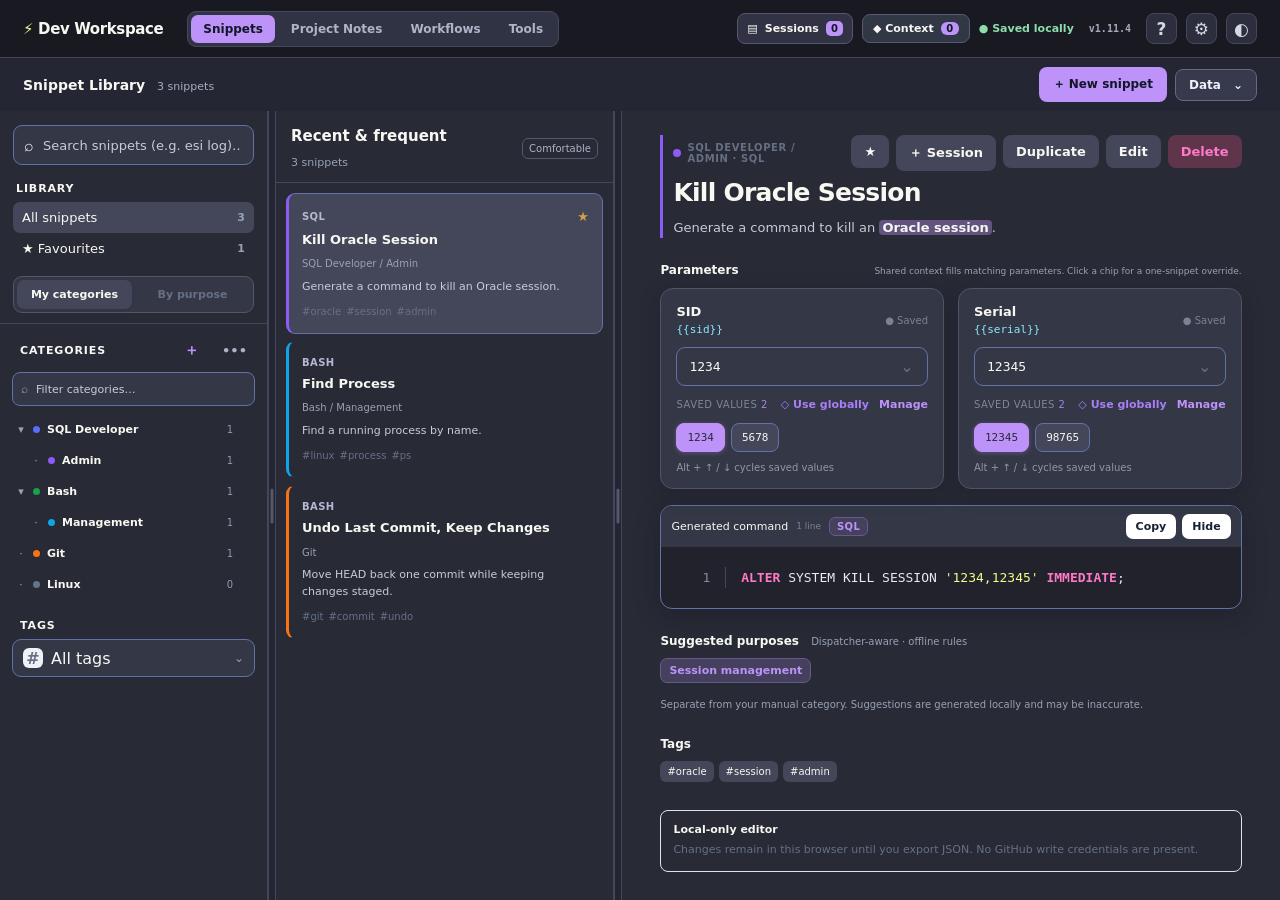
==== commit 5002c1c9: "Add files via upload" ====
--- a/index.html
+++ b/index.html
@@ -1,3 +1,3 @@
-<!doctype html><html lang="en"><head><meta charset="UTF-8"/><meta name="viewport" content="width=device-width,initial-scale=1.0"/><title>Dev Snippet Editor</title>  <script type="module" crossorigin src="/assets/index-FHp6_iva.js"></script>
-  <link rel="stylesheet" crossorigin href="/assets/index-BzCiJjDH.css">
+<!doctype html><html lang="en"><head><meta charset="UTF-8"/><meta name="viewport" content="width=device-width,initial-scale=1.0"/><title>Dev Snippet Editor</title>  <script type="module" crossorigin src="/assets/index-B06icfUH.js"></script>
+  <link rel="stylesheet" crossorigin href="/assets/index-Dd4OmI-e.css">
 </head><body><div id="root"></div></body></html>
--- a/assets/index-Dd4OmI-e.css
+++ b/assets/index-Dd4OmI-e.css
@@ -0,0 +1 @@
+:root{font-family:Inter,ui-sans-serif,system-ui,-apple-system,BlinkMacSystemFont,Segoe UI,sans-serif;color:#172033;background:#f4f6f9}*{box-sizing:border-box}body{margin:0;min-width:320px}button,input,textarea,select{font:inherit}button{cursor:pointer;border:0}.app{min-height:100vh}header{min-height:76px;display:flex;align-items:center;justify-content:space-between;gap:20px;padding:14px 28px;background:#111827;color:#fff}.brand{font-weight:800;font-size:18px}.sub{font-size:12px;color:#9ca7b8;margin-top:4px}.actions{display:flex;align-items:center;gap:8px}.dirty{font-size:12px;color:#f5d68b}.primary,.secondary,.danger,.icon{border-radius:8px;padding:9px 13px;font-size:13px;font-weight:700}.primary{background:#fff;color:#111827}.secondary{background:#eef1f5;color:#263044}.danger{background:#fff0f0;color:#b42318}.icon{background:#eef1f5;color:#344054;min-width:38px}main{display:grid;grid-template-columns:245px 315px minmax(0,1fr);min-height:calc(100vh - 76px)}aside,.list{background:#fff;border-right:1px solid #e4e8ee}aside{padding:18px 14px}.search{display:flex;gap:7px;align-items:center;background:#f4f6f9;border:1px solid #e0e5ec;border-radius:9px;padding:0 10px;height:40px}.search input{border:0;outline:0;background:transparent;width:100%;font-size:13px}.new{width:100%;margin:14px 0 18px;padding:10px;border-radius:8px;background:#172033;color:#fff;font-weight:800}.block{margin-bottom:20px}.block h4{margin:0;padding:0 8px 7px;font-size:11px;text-transform:uppercase;letter-spacing:.08em;color:#98a2b3}.blockhead{display:flex;align-items:center;justify-content:space-between}.filter{width:100%;display:flex;justify-content:space-between;align-items:center;text-align:left;background:transparent;color:#475467;border-radius:7px;padding:8px 9px;font-size:13px}.filter:hover,.filter.active{background:#edf1f5;color:#111827}.filter b{font-size:11px;color:#98a2b3}.link{background:transparent;color:#667085;font-size:11px;padding:2px 4px}select{width:100%;padding:8px;border:1px solid #dfe4ea;border-radius:7px;background:#fff}.pane{padding:21px 18px 15px;border-bottom:1px solid #e4e8ee}.pane h1{margin:0 0 3px;font-size:17px}.pane span{font-size:11px;color:#98a2b3}.cards{padding:8px;overflow:auto;max-height:calc(100vh - 136px)}.card{display:block;width:100%;text-align:left;padding:13px 12px;margin-bottom:5px;background:transparent;border:1px solid transparent;border-radius:9px;color:#172033}.card:hover{background:#f7f8fa}.card.selected{background:#eef1f5;border-color:#dce2e9}.ctop{display:flex;justify-content:space-between;font-size:10px;text-transform:uppercase;color:#98a2b3}.card>b{display:block;margin:6px 0 4px;font-size:13px}.card p{margin:0 0 8px;font-size:11px;line-height:1.4;color:#667085}.tags{display:flex;flex-wrap:wrap;gap:5px}.tags span{font-size:10px;color:#667085}.tags.big span{background:#eef1f5;border-radius:6px;padding:5px 7px}.detail{padding:30px clamp(20px,5vw,70px);overflow:auto}.dhead{display:flex;justify-content:space-between;gap:20px}.dhead small{text-transform:uppercase;font-weight:800;letter-spacing:.08em;color:#667085;font-size:10px}.dhead h2{margin:6px 0;font-size:25px;letter-spacing:-.03em}.dhead p{margin:0;color:#667085;font-size:13px}.dactions{display:flex;gap:7px;align-items:flex-start}.code{margin-top:25px;border:1px solid #dfe4ea;border-radius:10px;overflow:hidden;background:#171d29}.code>div{display:flex;justify-content:space-between;align-items:center;padding:8px 10px;background:#222a39;color:#9ca7b8;font-size:11px}.code>div button{background:#fff;color:#172033;border-radius:7px;padding:6px 10px;font-size:11px;font-weight:700}.code pre,.live pre{margin:0;padding:20px;overflow:auto;color:#e7ebf2;font:13px/1.65 SFMono-Regular,Consolas,monospace;white-space:pre-wrap}.generated,.section{margin-top:25px}.section h3{font-size:12px;margin:0 0 10px}.paramgrid{display:grid;grid-template-columns:repeat(2,minmax(0,1fr));gap:14px}.paramhead{display:flex;justify-content:space-between;gap:8px;margin-bottom:6px}.paramhead b{display:block;font-size:12px}.paramhead code{display:block;margin-top:2px;color:#98a2b3;font-size:10px}.combo{position:relative}.combo input{width:100%;padding:9px 34px 9px 10px;border:1px solid #d7dde5;border-radius:8px;outline:none}.arrow{position:absolute;right:1px;top:1px;bottom:1px;width:32px;background:transparent;color:#667085}.menu{position:absolute;z-index:20;left:0;right:0;top:calc(100% + 5px);background:#fff;border:1px solid #dfe4ea;border-radius:8px;box-shadow:0 10px 25px #0002;max-height:190px;overflow:auto}.menurow{display:flex;border-bottom:1px solid #f1f3f5}.menurow>button:first-child{flex:1;text-align:left;background:#fff;padding:9px 10px}.menurow .x{background:#fff;color:#98a2b3;padding:8px 10px}.quick{display:flex;flex-wrap:wrap;gap:5px;margin-top:6px}.quick button{background:#eef1f5;color:#475467;border-radius:6px;padding:4px 7px;font:10px monospace}.note{display:flex;flex-direction:column;gap:6px;margin-top:28px;padding:12px;border:1px solid #dfe4ea;border-radius:8px}.note b{font-size:11px}.note span{font-size:11px;line-height:1.5;color:#667085}.toast{position:fixed;right:22px;bottom:22px;z-index:50;background:#111827;color:#fff;border-radius:8px;padding:10px 14px;font-size:12px;box-shadow:0 8px 25px #0002}.backdrop{position:fixed;inset:0;z-index:30;background:#11182799;display:grid;place-items:center;padding:20px}.modal{width:min(900px,96vw);max-height:92vh;overflow:auto;background:#fff;border-radius:12px;box-shadow:0 20px 70px #0004}.modal.small{width:min(620px,94vw)}.modalhead{display:flex;justify-content:space-between;gap:15px;padding:20px 22px;border-bottom:1px solid #e4e8ee}.modalhead h2{margin:0 0 4px;font-size:18px}.modalhead p{margin:0;color:#98a2b3;font-size:11px}.form{display:grid;grid-template-columns:1fr 1fr;gap:14px;padding:20px 22px}.form label{display:flex;flex-direction:column;gap:6px;color:#475467;font-size:11px;font-weight:750}.form input,.form textarea{border:1px solid #d7dde5;border-radius:7px;padding:9px 10px;outline:none;color:#172033}.wide{grid-column:1/-1}.inline{display:flex;gap:6px}.inline input{flex:1;min-width:0}.codeinput{font:12px/1.6 monospace;resize:vertical}.tagpick{position:relative}.tagbox{min-height:40px;display:flex;flex-wrap:wrap;align-items:center;gap:5px;border:1px solid #d7dde5;border-radius:8px;padding:5px 7px}.tagbox input{flex:1;min-width:120px;border:0!important;padding:5px 2px!important}.chip{display:inline-flex;gap:4px;align-items:center;background:#eef1f5;border-radius:6px;padding:5px 7px;color:#475467;font-size:11px}.chip button{background:transparent;color:#98a2b3;padding:0}.tagmenu{position:absolute;z-index:25;left:0;right:0;top:calc(100% + 5px);background:#fff;border:1px solid #dfe4ea;border-radius:8px;box-shadow:0 12px 28px #0002;overflow:hidden}.tagmenu button{display:block;width:100%;padding:9px 10px;background:#fff;text-align:left;color:#344054}.tagmenu button:hover{background:#f5f7f9}.tagmenu .create{border-top:1px solid #eef1f5;font-weight:800}.detected{border:1px solid #e0e5ec;border-radius:9px;padding:12px}.detected h3,.live h3{display:flex;justify-content:space-between;margin:0 0 8px;font-size:11px;text-transform:uppercase;letter-spacing:.06em;color:#475467}.detected h3 span{color:#98a2b3}.detrow{display:grid;grid-template-columns:150px minmax(140px,1fr) auto;gap:8px;align-items:start;padding:9px 0;border-top:1px solid #eef1f5}.detrow code{padding:9px 0;font-size:11px;color:#475467}.minivals{grid-column:2/-1;display:flex;flex-wrap:wrap;gap:5px}.minivals span{display:inline-flex;gap:5px;align-items:center;background:#f1f3f5;border-radius:6px;padding:4px 6px;font:10px monospace;color:#475467}.minivals button{background:transparent;color:#98a2b3;padding:0}.muted{color:#98a2b3;font-size:12px}.live{background:#171d29;border:1px solid #dfe4ea;border-radius:9px;overflow:hidden}.live h3{margin:0;padding:9px 11px;background:#222a39;color:#9ca7b8}.check{flex-direction:row!important;align-items:center}.check input{width:auto}.modalfoot{display:flex;justify-content:flex-end;gap:8px;padding:14px 22px;border-top:1px solid #e4e8ee}.catlist{padding:10px 20px}.catrow{display:flex;align-items:center;justify-content:space-between;gap:15px;padding:11px 0;border-bottom:1px solid #eef1f5}.catrow>div:first-child{display:flex;flex-direction:column;gap:3px}.catrow b{font-size:12px}.catrow span{font-size:10px;color:#98a2b3}.catrow>div:last-child{display:flex;gap:6px}.empty{padding:30px;text-align:center;color:#98a2b3;font-size:13px}@media(max-width:1050px){main{grid-template-columns:210px 280px minmax(0,1fr)}.detail{padding:25px 30px}}@media(max-width:800px){header{align-items:flex-start}.actions .secondary{display:none}main{grid-template-columns:190px minmax(0,1fr)}.detail{grid-column:1/-1;border-top:1px solid #e4e8ee}.paramgrid{grid-template-columns:1fr}}@media(max-width:600px){header{flex-direction:column;padding:14px 16px}.actions{width:100%}.actions .primary{flex:1}main{display:block}aside{border-right:0;border-bottom:1px solid #e4e8ee}.block{display:none}.list{max-height:42vh;overflow:auto}.cards{max-height:34vh}.detail{padding:22px 16px}.dhead{flex-direction:column}.form{grid-template-columns:1fr}.wide{grid-column:auto}.detrow{grid-template-columns:1fr}.minivals{grid-column:auto}}.filter.subcategory{padding-left:25px;font-size:12px;color:#667085}.dropzone{outline:1px solid transparent}.dropzone:hover{outline-color:#d5dbe3}.draggable{cursor:grab}.draggable:active{cursor:grabbing}.cardpath{display:block;color:#98a2b3;font-size:10px;margin:3px 0 6px}.desc-pop{background:#fff1b8;color:#403a2d;padding:0 3px;border-radius:4px;font-weight:750}.fieldhelp{display:block;color:#98a2b3;font-size:10px;font-weight:500;line-height:1.5}.fieldhelp code{background:#f3f5f7;padding:2px 4px;border-radius:4px}.descpreview{border:1px solid #e0e5ec;border-radius:8px;padding:10px;background:#f8fafb;color:#475467;font-size:12px;font-weight:500}.catgroup{border-bottom:1px solid #eef1f5}.subcatrow{display:flex;justify-content:space-between;align-items:center;padding:6px 12px 8px 24px;color:#667085;font-size:11px}.carddesc{display:-webkit-box;-webkit-line-clamp:3;-webkit-box-orient:vertical;overflow:hidden;max-height:4.2em}.dropzone.drag-over{background:#dfe7f2!important;outline:2px solid #667085!important;outline-offset:-2px;color:#111827!important}.filter.subcategory b{margin-left:auto;font-size:10px;color:#98a2b3}.shortcutbar{margin-top:22px;display:flex;flex-wrap:wrap;gap:8px 14px;padding:10px 12px;border:1px solid #e0e5ec;border-radius:8px;background:#f8fafb;color:#667085;font-size:10px}.shortcutbar span{display:flex;align-items:center;gap:5px}.shortcutbar kbd{border:1px solid #d4dae2;border-bottom-width:2px;border-radius:5px;padding:2px 5px;background:#fff;color:#344054;font:10px ui-monospace,SFMono-Regular,Consolas,monospace}.dropzone.drag-over{background:#dfe7f2!important;outline:2px solid #475467!important;box-shadow:inset 0 0 0 1px #fff}.dhead{align-items:flex-start}.dcontent{min-width:0;flex:1}.detailtitle{margin:6px 0 10px;max-width:48rem;line-height:1.12;overflow-wrap:anywhere}.detaildesc{max-width:52rem;color:#667085;font-size:13px;line-height:1.65;white-space:pre-wrap;overflow-wrap:anywhere}.dactions{flex:0 0 auto}.catidentity{min-width:150px}.catname,.subname{background:transparent;color:#172033;font-weight:700;padding:0;text-align:left;cursor:default}.catpick,.subpick{background:transparent;color:#172033;font-weight:800;padding:3px 0;text-align:left}.catpick:hover,.subpick:hover{text-decoration:underline}.catactions{display:flex;gap:6px;align-items:flex-end;flex-wrap:wrap;justify-content:flex-end}.defaultlang{display:flex;flex-direction:column;gap:3px;color:#98a2b3;font-size:9px;font-weight:700;text-transform:uppercase;letter-spacing:.05em}.defaultlang input{width:120px;border:1px solid #d7dde5;border-radius:6px;padding:7px 8px;color:#344054;text-transform:none;letter-spacing:0;font-size:11px;font-weight:500}.subpick,.subname{font-size:11px}@media(max-width:760px){.dhead{flex-direction:column}.dactions{width:100%;justify-content:flex-start}.catrow{align-items:flex-start;flex-direction:column}.catactions{justify-content:flex-start}}.dhead{display:block!important;width:100%;padding-left:10px;border-left:3px solid var(--accent,#cbd5e1)}.dtop{display:flex;align-items:center;justify-content:space-between;gap:16px;width:100%;margin-bottom:8px}.dtop>small{min-width:0;display:flex;align-items:center;gap:6px;color:#667085;font-weight:750;text-transform:uppercase;letter-spacing:.06em}.category-pill-dot,.color-dot,.sidebar-color-dot{display:inline-block;width:8px;height:8px;border-radius:999px;flex:0 0 auto}.detailtitle{width:100%;max-width:none!important;margin:4px 0 10px!important;line-height:1.1;overflow-wrap:anywhere}.detaildesc{width:100%;max-width:none!important;line-height:1.65;white-space:pre-wrap;overflow-wrap:anywhere}.dactions{flex:0 0 auto;display:flex;gap:7px}.filter.dropzone{position:relative;align-items:center}.sidebar-color-dot{background:var(--item-color,#cbd5e1);margin-right:7px;box-shadow:0 0 0 1px #00000010}.card.draggable{border-left:3px solid var(--card-accent,#e5e7eb)!important}.colorfield{display:flex;flex-direction:column;gap:3px;color:#98a2b3;font-size:9px;font-weight:700;text-transform:uppercase;letter-spacing:.05em}.colorcontrol{display:flex;align-items:center;gap:5px}.colorcontrol input[type=color],.mini-color{width:30px;height:29px;padding:2px;border:1px solid #d7dde5;border-radius:6px;background:#fff;cursor:pointer}.colorcontrol code{color:#667085;font-size:9px;text-transform:none;letter-spacing:0}.catpick,.catname,.subpick,.subname{display:inline-flex;align-items:center;gap:7px}.subactions{display:flex;align-items:center;gap:8px}.subcatrow{gap:12px}@media(max-width:760px){.dtop{align-items:flex-start;flex-direction:column}.dactions{order:-1;align-self:flex-end}}.category-line{display:flex;align-items:center;gap:2px}.category-line>.filter{flex:1}.collapse-toggle{width:22px;height:30px;display:grid;place-items:center;background:transparent;color:#98a2b3;border-radius:6px;padding:0;font-size:12px}.collapse-toggle:hover{background:#f2f4f7;color:#344054}.filter.subcategory{width:calc(100% - 24px);margin-left:24px}.modal-collapse{width:20px;height:24px;display:grid;place-items:center;background:transparent;color:#98a2b3;padding:0;border-radius:5px}.modal-collapse:hover{background:#f2f4f7;color:#344054}.catidentity{display:flex;align-items:center;gap:4px}.tagfilter{position:relative}.tagfilter-trigger{width:100%;display:flex;align-items:center;justify-content:space-between;gap:10px;min-height:38px;padding:8px 10px;background:#fff;border:1px solid #dfe4ea;border-radius:9px;color:#475467;text-align:left;box-shadow:0 1px 2px #10182808}.tagfilter-trigger:hover{border-color:#cfd6df;background:#fbfcfd}.tagfilter-trigger.active{border-color:#b7c0cb;background:#f8fafc;color:#172033}.tagfilter-trigger-main{display:flex;align-items:center;gap:8px;min-width:0}.tagfilter-icon{display:grid;place-items:center;width:20px;height:20px;border-radius:6px;background:#eef1f5;color:#667085;font-weight:800}.tagfilter-chevron{color:#98a2b3;font-size:12px}.tagfilter-popover{position:absolute;z-index:30;left:0;right:0;top:calc(100% + 6px);background:#fff;border:1px solid #dfe4ea;border-radius:10px;box-shadow:0 14px 34px #10182824;overflow:hidden}.tagfilter-search{display:flex;align-items:center;gap:6px;padding:8px;border-bottom:1px solid #eef1f5}.tagfilter-search input{min-width:0;width:100%;border:0;outline:0;background:transparent;font-size:12px}.tagfilter-search>button{background:transparent;color:#98a2b3;padding:2px 4px}.tagfilter-options{max-height:260px;overflow:auto;padding:5px}.tagfilter-option{width:100%;display:grid;grid-template-columns:1fr auto;gap:3px 8px;align-items:center;padding:8px 9px;border-radius:7px;background:transparent;color:#475467;text-align:left}.tagfilter-option:hover{background:#f6f8fa}.tagfilter-option.selected{background:#eef2f6;color:#172033}.tagfilter-option small{grid-column:1;color:#98a2b3;font-size:9px}.tagfilter-option b{grid-column:2;grid-row:1/3;color:#344054}.tag-option-chip{display:inline-flex;width:max-content;max-width:100%;padding:4px 7px;border-radius:999px;background:#eef1f5;color:#475467;font-size:11px;font-weight:650}.tagfilter-empty{padding:16px 10px;color:#98a2b3;text-align:center;font-size:11px}.appheader{gap:18px}.header-left{display:flex;align-items:center;gap:18px;min-width:0;flex-wrap:wrap}.topnav{display:flex;align-items:center;gap:4px;padding:3px;background:#eef1f5;border-radius:9px}.navtab{padding:7px 10px;border-radius:7px;background:transparent;color:#667085;font-size:11px;font-weight:700}.navtab.active{background:#fff;color:#172033;box-shadow:0 1px 3px #10182818}.header-shortcuts{display:flex;align-items:center;gap:10px;flex-wrap:wrap;color:#667085;font-size:9px}.header-shortcuts span{display:flex;align-items:center;gap:4px;white-space:nowrap}.header-shortcuts kbd{border:1px solid #d4dae2;border-bottom-width:2px;border-radius:5px;padding:2px 5px;background:#fff;color:#344054;font:9px ui-monospace,SFMono-Regular,Consolas,monospace}.notes-hint{color:#98a2b3;font-size:10px}.notesapp{height:100vh;display:flex;flex-direction:column;background:#f5f7fa;color:#172033}.notes-layout{min-height:0;flex:1;min-width:0;display:grid;grid-template-columns:minmax(220px,min(var(--notes-sidebar-width,280px),50vw)) 8px minmax(0,1fr)}.notes-tree{min-height:0;overflow:auto;border-right:1px solid #e2e7ed;background:#fff;padding:12px 9px}.notes-tree-head{display:flex;align-items:center;justify-content:space-between;padding:3px 5px 10px}.new-note{background:#172033;color:#fff;border-radius:7px;padding:6px 8px;font-size:10px}.notes-search{margin-bottom:10px}.note-tree-list{display:flex;flex-direction:column;gap:2px}.note-tree-row{display:flex;align-items:center;min-height:31px;border-radius:7px}.note-tree-row:hover{background:#f6f8fa}.note-tree-row.selected{background:#eef2f6}.note-caret{width:20px;background:transparent;color:#98a2b3;padding:0}.note-title{min-width:0;flex:1;overflow:hidden;text-overflow:ellipsis;white-space:nowrap;background:transparent;text-align:left;color:#475467;padding:5px 2px;font-size:11px;font-weight:650}.note-tree-row.selected .note-title{color:#172033;font-weight:800}.note-addsub{opacity:0;width:24px;background:transparent;color:#667085;padding:3px}.note-tree-row:hover .note-addsub{opacity:1}.notes-work{min-width:0;min-height:0;display:flex;flex-direction:column;padding:18px}.notes-toolbar{display:flex;align-items:flex-end;justify-content:space-between;gap:18px;margin-bottom:12px}.notes-toolbar small{font-size:9px;color:#98a2b3;font-weight:800;letter-spacing:.08em}.notes-toolbar h1{margin:2px 0 0;font-size:22px}.notes-tools{display:flex;align-items:center;gap:7px;flex-wrap:wrap;justify-content:flex-end}.segmented{display:flex;padding:3px;background:#e9edf2;border-radius:8px}.segmented button{background:transparent;color:#667085;padding:6px 9px;border-radius:6px;font-size:10px}.segmented button.active{background:#fff;color:#172033;box-shadow:0 1px 2px #10182814}.md-workspace{min-height:0;flex:1;display:grid;border:1px solid #dfe4ea;border-radius:11px;overflow:hidden;background:#fff;box-shadow:0 1px 3px #1018280c}.md-workspace.mode-split{grid-template-columns:1fr 1fr}.md-workspace.mode-edit,.md-workspace.mode-view{grid-template-columns:1fr}.md-editor{min-width:0;width:100%;height:100%;resize:none;border:0;outline:0;padding:22px;background:#fbfcfd;color:#172033;font:13px/1.65 ui-monospace,SFMono-Regular,Consolas,monospace;tab-size:2}.md-preview{min-width:0;height:100%;overflow:auto;padding:24px 30px;border-left:1px solid #e6eaf0;color:#344054;font-size:13px;line-height:1.7}.mode-view .md-preview{border-left:0;max-width:1000px;width:100%;margin:0 auto}.md-preview h1,.md-preview h2,.md-preview h3,.md-preview h4{color:#172033;line-height:1.25;margin:1.2em 0 .45em}.md-preview h1{font-size:28px;border-bottom:1px solid #e8ecf1;padding-bottom:8px}.md-preview h2{font-size:21px}.md-preview h3{font-size:17px}.md-preview p{margin:.55em 0}.md-preview ul,.md-preview ol{padding-left:24px}.md-preview li{margin:3px 0}.md-preview code{background:#eef1f5;border-radius:5px;padding:2px 5px;font:12px ui-monospace,SFMono-Regular,Consolas,monospace}.md-preview pre{overflow:auto;background:#172033;color:#f8fafc;border-radius:9px;padding:15px 17px}.md-preview pre code{background:transparent;color:inherit;padding:0}.md-preview blockquote{margin:12px 0;padding:7px 14px;border-left:3px solid #98a2b3;background:#f8fafc;color:#667085}.md-preview a{color:#3659c9}.md-preview hr{border:0;border-top:1px solid #e3e7ed;margin:22px 0}.md-gap{height:7px}.notes-empty{margin:auto;text-align:center}@media(max-width:900px){.header-shortcuts{display:none}.notes-layout{grid-template-columns:210px minmax(0,1fr)}.notes-sidebar-resizer{display:none}.md-workspace.mode-split{grid-template-columns:1fr}.mode-split .md-preview{display:none}}.md-toolbar{display:flex;align-items:center;justify-content:space-between;gap:12px;margin-bottom:8px;padding:7px 8px;border:1px solid #dfe4ea;border-radius:9px;background:#fff;box-shadow:0 1px 2px #10182808}.md-toolbar-group{display:flex;align-items:center;gap:4px;flex-wrap:wrap}.md-toolbar button{min-width:30px;height:30px;display:grid;place-items:center;padding:0 8px;border:1px solid transparent;border-radius:6px;background:#f5f7f9;color:#475467;font-size:11px;font-weight:750}.md-toolbar button:hover{border-color:#d8dee6;background:#fff;color:#172033}.md-toolbar button:active{transform:translateY(1px)}.md-toolbar-hint{flex:0 0 auto;color:#98a2b3;font-size:9px;white-space:nowrap}.md-preview .task-list{list-style:none;padding-left:4px}.md-preview .task-item{display:flex;align-items:center;gap:7px}.md-preview .task-item input{margin:0}@media(max-width:900px){.md-toolbar{align-items:flex-start;flex-direction:column}.md-toolbar-hint{white-space:normal}}.md-table-wrap{width:100%;overflow-x:auto;margin:16px 0}.md-preview table{width:100%;border-collapse:collapse;border-spacing:0;font-size:12px}.md-preview th,.md-preview td{padding:9px 11px;border:1px solid #dfe4ea;vertical-align:top}.md-preview th{background:#f5f7f9;color:#172033;font-weight:800}.md-preview tbody tr:nth-child(2n){background:#fbfcfd}.collapsible-code{margin-top:16px;overflow:hidden}.collapsible-code.collapsed{background:#222a39}.collapsible-code-head{display:flex;align-items:center;justify-content:space-between;gap:12px;padding:8px 10px;background:#222a39;color:#9ca7b8}.collapsible-code-title{display:flex;align-items:center;gap:8px;font-size:11px}.collapsible-code-title small{color:#788397;font-size:9px}.collapsible-code-actions{display:flex;align-items:center;gap:6px}.collapsible-code-actions button{background:#fff;color:#172033;border-radius:7px;padding:6px 9px;font-size:10px;font-weight:700}.collapsible-code-actions .code-secondary{background:#313b4d;color:#dbe2ec}.collapsible-code-actions .code-toggle{min-width:48px}.snippet-code-pre{transition:max-height .18s ease;margin:0;overflow:auto}.snippet-code-pre.limited{max-height:calc((1.65em * var(--visible-rows,6)) + 40px)}.snippet-code-pre.full{max-height:none}.search-hit{background:#fff0a8;color:inherit;padding:0 1px;border-radius:3px}.card-bottom{display:flex;align-items:flex-end;justify-content:space-between;gap:8px}.card-bottom .tags{min-width:0}.usage-meta{flex:0 0 auto;color:#98a2b3;font-size:8px;white-space:nowrap}.search-empty{display:flex;flex-direction:column;align-items:center;justify-content:center;gap:6px;min-height:180px;padding:24px;color:#667085;text-align:center}.search-empty b{color:#344054;font-size:12px}.search-empty span{max-width:230px;font-size:10px;line-height:1.5}.category-search{display:flex;align-items:center;gap:6px;margin:4px 0 8px;padding:0 8px;min-height:34px;border:1px solid #e1e6ec;border-radius:8px;background:#f8fafb}.category-search>span{color:#98a2b3;font-size:12px}.category-search input{min-width:0;flex:1;border:0;outline:0;background:transparent;color:#344054;font-size:11px}.category-search button{background:transparent;color:#98a2b3;padding:2px 4px;font-size:14px}.category-search-empty{padding:10px 8px;color:#98a2b3;font-size:10px;text-align:center}.quick{display:flex;flex-wrap:wrap;gap:5px}.quick button.selected{background:#172033!important;color:#fff!important;box-shadow:0 0 0 1px #172033}.sectionhead{display:flex;align-items:baseline;justify-content:space-between;gap:14px;margin-bottom:10px}.sectionhead h3{margin:0}.sectionhead small{color:#98a2b3;font-size:9px;line-height:1.4;text-align:right}@media(max-width:700px){.sectionhead{align-items:flex-start;flex-direction:column}.sectionhead small{text-align:left}}.category-head-actions{display:flex;align-items:center;gap:7px}.category-head-actions .link{font-size:9px}.collapse-toggle{font-size:9px!important}.quick.quick-all{display:flex;flex-wrap:wrap;gap:6px;margin-top:7px}.quick.quick-all button{max-width:100%;padding:5px 8px;border:1px solid #dfe4ea;border-radius:7px;background:#f7f9fb;color:#475467;font:10px ui-monospace,SFMono-Regular,Consolas,monospace;overflow:hidden;text-overflow:ellipsis;white-space:nowrap}.quick.quick-all button:hover{border-color:#bfc7d2;background:#fff;color:#172033}.quick.quick-all button.selected{background:#172033!important;border-color:#172033!important;color:#fff!important;box-shadow:none}.app-version{font:700 11px ui-monospace,SFMono-Regular,Consolas,monospace;color:#abb2bf;padding:5px 7px;border:1px solid #45475b;border-radius:6px;white-space:nowrap}.workspace-pref{display:flex;align-items:center;gap:8px;flex-shrink:0}.theme-switch{padding:8px 10px;border:1px solid #6272a4;border-radius:8px;background:#282a36;color:#f8f8f2;font-size:11px;font-weight:700;white-space:nowrap}.theme-switch:hover{border-color:var(--dw-accent,#bd93f9);background:#44475a}.theme-dark-label{display:none}[data-theme=dracula] .theme-dark-label{display:inline}[data-theme=dracula] .theme-light-label{display:none}[data-theme=dracula]{color-scheme:dark;color:var(--dw-text);background:var(--dw-background)}[data-theme=dracula] body,[data-theme=dracula] .app,[data-theme=dracula] .notesapp{background:var(--dw-background);color:var(--dw-text)}[data-theme=dracula] header{background:var(--dw-header);color:var(--dw-text)}[data-theme=dracula] .brand,[data-theme=dracula] .notes-toolbar h1{color:var(--dw-text)}[data-theme=dracula] .app-version{color:var(--dw-accent)}[data-theme=dracula] .theme-switch{background:var(--dw-surface);border-color:var(--dw-border);color:var(--dw-text)}[data-theme=dracula] .theme-switch:hover{border-color:#ff79c6}[data-theme=dracula] aside,[data-theme=dracula] .list,[data-theme=dracula] .notes-tree,[data-theme=dracula] .modal,[data-theme=dracula] .md-workspace,[data-theme=dracula] .md-preview,[data-theme=dracula] .md-toolbar{background:var(--dw-background)!important;color:var(--dw-text);border-color:var(--dw-surface)}[data-theme=dracula] .detail,[data-theme=dracula] .notes-work{background:var(--dw-background);color:var(--dw-text)}[data-theme=dracula] .pane,[data-theme=dracula] .catrow,[data-theme=dracula] .catgroup,[data-theme=dracula] .subcatrow,[data-theme=dracula] .modalhead,[data-theme=dracula] .modalfoot,[data-theme=dracula] .notes-toolbar{border-color:var(--dw-surface)}[data-theme=dracula] h1,[data-theme=dracula] h2,[data-theme=dracula] h3,[data-theme=dracula] h4,[data-theme=dracula] .detailtitle,[data-theme=dracula] .card>b,[data-theme=dracula] .catname,[data-theme=dracula] .catpick,[data-theme=dracula] .subname,[data-theme=dracula] .subpick,[data-theme=dracula] .note-title,[data-theme=dracula] .md-preview h1,[data-theme=dracula] .md-preview h2,[data-theme=dracula] .md-preview h3{color:var(--dw-text)}[data-theme=dracula] .card,[data-theme=dracula] .filter,[data-theme=dracula] .dropzone,[data-theme=dracula] .note-tree-row{color:var(--dw-text);background:transparent}[data-theme=dracula] .card:hover,[data-theme=dracula] .card.selected,[data-theme=dracula] .filter:hover,[data-theme=dracula] .filter.active,[data-theme=dracula] .note-tree-row:hover,[data-theme=dracula] .note-tree-row.selected,[data-theme=dracula] .tagfilter-option:hover,[data-theme=dracula] .tagfilter-option.selected{background:var(--dw-surface)!important;color:var(--dw-text)!important;border-color:var(--dw-border)}[data-theme=dracula] .search,[data-theme=dracula] .notes-search,[data-theme=dracula] .category-search,[data-theme=dracula] .tagfilter-trigger,[data-theme=dracula] .tagfilter-popover,[data-theme=dracula] .tagfilter-search,[data-theme=dracula] .tagfilter-options,[data-theme=dracula] .tagfilter-option,[data-theme=dracula] .tag-menu,[data-theme=dracula] .tagmenu,[data-theme=dracula] .tagshell,[data-theme=dracula] .combo,[data-theme=dracula] .combomenu,[data-theme=dracula] .comboitem,[data-theme=dracula] .descpreview,[data-theme=dracula] .shortcutbar{background:var(--dw-panel)!important;color:var(--dw-text)!important;border-color:var(--dw-border)!important}[data-theme=dracula] input,[data-theme=dracula] textarea,[data-theme=dracula] select{background:var(--dw-panel)!important;color:var(--dw-text)!important;border-color:var(--dw-border)!important;caret-color:#ff79c6}[data-theme=dracula] input::placeholder,[data-theme=dracula] textarea::placeholder{color:var(--dw-muted)}[data-theme=dracula] .md-editor{background:var(--dw-code)!important;color:var(--dw-text)!important}[data-theme=dracula] .md-preview{color:var(--dw-text)!important}[data-theme=dracula] .md-preview p,[data-theme=dracula] .md-preview li,[data-theme=dracula] .detaildesc,[data-theme=dracula] .card p{color:var(--dw-muted)}[data-theme=dracula] .md-preview code,[data-theme=dracula] .md-preview th,[data-theme=dracula] .md-preview td{background:var(--dw-panel);color:var(--dw-text);border-color:var(--dw-border)}[data-theme=dracula] .md-preview blockquote{background:var(--dw-panel);color:var(--dw-accent);border-left-color:var(--dw-accent)}[data-theme=dracula] .md-preview a{color:var(--dw-link)}[data-theme=dracula] .md-preview pre,[data-theme=dracula] .code{background:var(--dw-code)!important;color:var(--dw-text)}[data-theme=dracula] .code>div,[data-theme=dracula] .codehead{background:var(--dw-panel)!important;color:var(--dw-text)}[data-theme=dracula] .secondary,[data-theme=dracula] .icon,[data-theme=dracula] .md-toolbar button,[data-theme=dracula] .tagchip,[data-theme=dracula] .tag-option-chip,[data-theme=dracula] .quick button,[data-theme=dracula] .tags.big span{background:var(--dw-surface)!important;color:var(--dw-text)!important;border-color:var(--dw-border)}[data-theme=dracula] .primary,[data-theme=dracula] .new,[data-theme=dracula] .new-note{background:var(--dw-accent)!important;color:var(--dw-code)!important}[data-theme=dracula] .danger{background:#5f354c;color:#ff79c6}[data-theme=dracula] .quick button.selected{background:var(--dw-accent)!important;color:var(--dw-code)!important;border-color:var(--dw-accent)!important}[data-theme=dracula] .topnav,[data-theme=dracula] .segmented{background:var(--dw-surface)}[data-theme=dracula] .navtab,[data-theme=dracula] .segmented button{color:var(--dw-muted)}[data-theme=dracula] .navtab.active,[data-theme=dracula] .segmented button.active{background:var(--dw-accent);color:var(--dw-code)}[data-theme=dracula] .header-shortcuts kbd{background:var(--dw-surface);border-color:var(--dw-border);color:var(--dw-text)}[data-theme=dracula] .link,[data-theme=dracula] .tiny-link{color:var(--dw-link)}[data-theme=dracula] .desc-pop,[data-theme=dracula] .search-hit{background:#62537f;color:var(--dw-text)}[data-theme=dracula] .backdrop{background:#101116b8}[data-theme=dracula] .dropzone.drag-over{background:#51406b!important;outline-color:var(--dw-accent)!important}[data-theme=dracula] .note-tree-row.selected .note-title{color:var(--dw-accent)}@media(max-width:1100px){.appheader{flex-wrap:wrap}.workspace-pref{margin-left:auto}}@media(max-width:600px){.workspace-pref{order:1}.appheader .actions{order:2}.theme-switch{padding:7px}}.settings-open-btn{white-space:nowrap}.settings-modal{width:min(680px,96vw);max-height:90vh;overflow:auto}.settings-body{padding:12px 22px 18px;display:grid;gap:14px}.settings-group{padding:14px;border:1px solid var(--border,#dfe4ea);border-radius:10px;display:grid;gap:12px}.settings-group h3{margin:0;font-size:13px}.settings-field{display:grid;grid-template-columns:1fr auto;gap:6px 12px;align-items:center;font-size:12px;color:inherit}.settings-field select,.settings-field input[type=range]{grid-column:1/-1;width:100%}.settings-field select{border:1px solid #aab1bc;border-radius:7px;padding:9px;background:var(--panel,#fff);color:inherit}.settings-field strong{font-size:12px}.settings-check{display:flex;align-items:center;gap:9px;font-size:12px}.settings-check input{accent-color:#8972d8;width:16px;height:16px}.settings-reset{justify-self:start}.snippet-code-pre.code-wrap{white-space:pre-wrap;overflow-wrap:anywhere}[data-theme=dracula] .settings-group{border-color:#56576a}[data-theme=dracula] .settings-field select{background:var(--dw-background);color:var(--dw-text);border-color:#62647b}.browse-switch{display:flex;padding:3px;border:1px solid #dfe4ea;border-radius:9px;background:#eef1f5;margin:12px 0 19px;gap:3px}.browse-switch button{flex:1;min-width:0;padding:8px 5px;border-radius:7px;background:transparent;color:#667085;font-size:11px;font-weight:700}.browse-switch button.active{background:#fff;color:#172033;box-shadow:0 1px 4px #11182718}.purpose-group{font-size:10px;text-transform:uppercase;letter-spacing:.05em;color:#98a2b3;font-weight:750;margin:13px 7px 5px}.purpose-panel .filter{font-size:11px;gap:6px}.purpose-panel .filter b{flex-shrink:0}.purpose-status,.purpose-disclaimer{font-size:10px;color:#7b8494;line-height:1.5;padding:4px 7px 8px}.purpose-disclaimer{border-top:1px solid #e5e7eb;margin-top:10px;padding-top:12px}.purpose-card-label{display:block;width:fit-content;margin:5px 0 7px;padding:3px 6px;border-radius:5px;background:#e9e8ff;color:#4f46a5;font-size:10px}.purpose-chips{display:flex;flex-wrap:wrap;gap:6px;margin:10px 0}.purpose-chips span{padding:5px 8px;border:1px solid #ddd6fe;border-radius:7px;background:#f2edff;color:#5940a5;font-size:11px;font-weight:650}.purpose-chips small,.purpose-explain{color:#98a2b3;font-size:10px;line-height:1.4}.purpose-source{color:#98a2b3;font-size:10px;font-weight:400;margin-left:8px}[data-theme=dracula] .browse-switch{background:var(--dw-panel);border-color:#555668}[data-theme=dracula] .browse-switch button.active{background:var(--dw-surface);color:var(--dw-text)}[data-theme=dracula] .purpose-card-label,[data-theme=dracula] .purpose-chips span{background:#44405e;border-color:#68598c;color:var(--dw-accent)}.parameter-card{min-width:0;padding:15px;border:1px solid #e1e4ed;border-radius:13px;background:#fff;box-shadow:0 3px 12px #10182808;display:flex;flex-direction:column;gap:10px}.parameter-card-head,.parameter-card-meta{display:flex;align-items:center;justify-content:space-between;gap:12px}.parameter-title{display:flex;flex-direction:column;gap:3px;min-width:0}.parameter-title b{font-size:13px}.parameter-title code,.parameter-card-head>code{font:11px/1.4 Consolas,monospace;color:#7b61aa}.parameter-status{font-size:10px;color:#7c8296;white-space:nowrap}.parameter-input-wrap{position:relative}.parameter-input-wrap input{width:100%;min-width:0;border:1px solid #cfd6e4;border-radius:9px;padding:11px 38px 11px 12px;background:#f8f9fc;color:#1e2434;outline:none;font:13px Consolas,monospace}.parameter-input-wrap input:focus{border-color:#9874df;box-shadow:0 0 0 3px #bd93f930}.parameter-picker{position:absolute;right:6px;top:5px;height:30px;width:30px;background:transparent;color:#697285}.parameter-suggestions{position:absolute;z-index:22;top:calc(100% + 5px);left:0;right:0;max-height:180px;overflow:auto;display:flex;flex-direction:column;background:#fff;border:1px solid #cfd6e4;border-radius:9px;box-shadow:0 12px 25px #0002}.parameter-suggestions button{background:transparent;text-align:left;padding:9px 12px;color:#252b3b;font:12px Consolas,monospace}.parameter-suggestions button:hover{background:#f2edfb}.parameter-card-meta{font-size:10px;color:#7e8698;text-transform:uppercase;letter-spacing:.05em}.parameter-card-meta>div{display:flex;gap:10px}.parameter-card-meta em{font-style:normal;color:#a287d7}.parameter-action{background:transparent;color:#7e54bf;font-weight:700;text-transform:none;letter-spacing:0;font-size:11px;padding:2px 0}.parameter-chips{display:flex;flex-wrap:wrap;gap:6px;min-height:25px}.parameter-chip{display:inline-flex;align-items:stretch;min-width:0;max-width:100%;border:1px solid #d8daeb;border-radius:8px;background:#f1f2f8;overflow:hidden;color:#535d76}.parameter-chip>button:first-child,.parameter-chip>span{max-width:100%;min-width:0;overflow:hidden;text-overflow:ellipsis;white-space:nowrap;background:transparent;padding:7px 10px;font:11px Consolas,monospace;color:inherit}.parameter-chip.active{background:var(--dw-accent,#bd93f9);border-color:var(--dw-accent,#bd93f9);color:#242434;box-shadow:0 1px 5px #bd93f94d}.parameter-chip:hover{border-color:#997ad4}.parameter-chip-delete{background:#f2d9e5;color:#812e55;padding:2px 8px;font-size:14px}.parameter-keyhint,.parameter-no-values{color:#9097a7;font-size:10px}.editor-parameter-grid{display:grid;grid-template-columns:repeat(2,minmax(0,1fr));gap:12px}.parameter-editor-label{display:flex;flex-direction:column;gap:5px;font-size:11px;color:#8790a0}.parameter-editor-label input{width:100%;min-width:0;border:1px solid #cfd6e4;border-radius:8px;padding:9px}.parameter-add-inline{display:flex;gap:8px}.parameter-add-inline input{min-width:0;flex:1;border:1px solid #cfd6e4;border-radius:8px;padding:8px;font:12px Consolas,monospace}.parameter-add-inline button{background:var(--dw-accent,#bd93f9);border-radius:8px;padding:7px 12px;color:#242434;font-weight:700;white-space:nowrap}.parameter-add-inline button:disabled{opacity:.4;cursor:not-allowed}[data-theme=dracula] .parameter-card{background:var(--dw-panel);color:var(--dw-text);border-color:#50536a;box-shadow:0 5px 20px #12131b44}[data-theme=dracula] .parameter-input-wrap input,[data-theme=dracula] .parameter-editor-label input,[data-theme=dracula] .parameter-add-inline input{background:var(--dw-background);color:var(--dw-text);border-color:var(--dw-border)}[data-theme=dracula] .parameter-suggestions{background:var(--dw-panel);border-color:var(--dw-border)}[data-theme=dracula] .parameter-suggestions button{color:var(--dw-text)}[data-theme=dracula] .parameter-suggestions button:hover{background:var(--dw-surface)}[data-theme=dracula] .parameter-chip{background:var(--dw-surface);color:var(--dw-text);border-color:var(--dw-border)}[data-theme=dracula] .parameter-chip.active{background:var(--dw-accent);color:var(--dw-background);border-color:var(--dw-accent)}[data-theme=dracula] .parameter-card-head code,[data-theme=dracula] .parameter-title code{color:var(--dw-link)}[data-theme=dracula] .parameter-action{color:var(--dw-accent)}@media(max-width:850px){.editor-parameter-grid{grid-template-columns:1fr}}.collapsible-code{border:1px solid #d6dbe6;border-radius:12px;overflow:hidden;box-shadow:0 7px 24px #20243b0a}.collapsible-code-head{gap:12px}.syntax-language{display:inline-flex;align-items:center;border:1px solid #d8ddea;border-radius:6px;padding:3px 7px;font-size:10px;letter-spacing:.04em;font-weight:700;color:#7863b7;background:#f3f0fd}.snippet-code-pre{tab-size:2;font-variant-ligatures:none}.snippet-code-pre .syntax-comment{color:#708090;font-style:italic}.snippet-code-pre .syntax-string{color:#ad6223}.snippet-code-pre .syntax-parameter{color:#c14487}.snippet-code-pre .syntax-number{color:#8852c6}.snippet-code-pre .syntax-keyword{color:#7552ce;font-weight:600}.snippet-code-pre .syntax-operator{color:#39698a}.snippet-code-pre .syntax-attribute{color:#2f6d99}.snippet-code-pre .syntax-tag{color:#a12f71}.snippet-code-pre .syntax-entity{color:#987018}[data-theme=dracula] .collapsible-code{border-color:var(--dw-border);box-shadow:0 7px 24px #10111650}[data-theme=dracula] .syntax-language{background:#44405e;border-color:#68598c;color:var(--dw-accent)}[data-theme=dracula] .snippet-code-pre .syntax-comment{color:var(--dw-border)}[data-theme=dracula] .snippet-code-pre .syntax-string{color:#f1fa8c}[data-theme=dracula] .snippet-code-pre .syntax-parameter{color:#ff79c6}[data-theme=dracula] .snippet-code-pre .syntax-number{color:var(--dw-accent)}[data-theme=dracula] .snippet-code-pre .syntax-keyword{color:#ff79c6}[data-theme=dracula] .snippet-code-pre .syntax-operator{color:#ffb86c}[data-theme=dracula] .snippet-code-pre .syntax-attribute{color:#50fa7b}[data-theme=dracula] .snippet-code-pre .syntax-tag{color:#ff79c6}[data-theme=dracula] .snippet-code-pre .syntax-entity{color:var(--dw-link)}.snippet-code-pre .code-line{display:flex;min-width:max-content;line-height:1.65em;min-height:1.65em}.snippet-code-pre .code-line-content{white-space:pre;flex:1;min-width:0}.snippet-code-pre.code-wrap .code-line{min-width:0}.snippet-code-pre.code-wrap .code-line-content{white-space:pre-wrap;overflow-wrap:anywhere}.snippet-code-pre .code-line-number{display:inline-block;box-sizing:border-box;width:3.4em;min-width:3.4em;flex-shrink:0;padding-right:1.1em;margin-right:1.2em;text-align:right;color:#818ba1;border-right:1px solid #41475c;user-select:none;-webkit-user-select:none}.snippet-code-pre:not(.with-line-numbers) .code-line-content{min-width:max-content}.snippet-code-pre.code-wrap:not(.with-line-numbers) .code-line-content{min-width:0}.language-detection-controls{display:flex;gap:14px;align-items:center;justify-content:space-between;margin-top:7px}.language-auto-label{display:inline-flex!important;align-items:center;gap:5px!important;font-size:11px!important;cursor:pointer}.language-auto-label input{width:auto!important;margin:0}.language-detection-hint{display:block;margin-top:5px;font-size:10px;opacity:.7}.cards:has(.keyboard-active) .card.selected:not(.keyboard-active){background:var(--card-background, transparent);box-shadow:none}.cards .card.keyboard-active{border-color:var(--card-accent, var(--dw-accent,#bd93f9))!important;outline:2px solid var(--card-accent, var(--dw-accent,#bd93f9));outline-offset:-2px}.import-modal{width:min(850px,96vw);display:flex;flex-direction:column;max-height:92vh}.import-modal .modalhead,.import-modal .modalfoot{flex-shrink:0}.import-body{padding:20px 22px;overflow:auto;min-height:0;color:#344054}.import-modes{display:grid;grid-template-columns:1fr 1fr;gap:10px}.import-modes button{text-align:left;display:flex;flex-direction:column;gap:4px;padding:15px;border:1px solid #dfe4ea;background:#f8fafc;border-radius:10px;color:#344054}.import-modes button.active{border-color:#9270db;box-shadow:0 0 0 2px #bd93f92e;background:#f7f2ff}.import-modes strong{font-size:13px}.import-modes small{color:#7a8393;font-size:11px}.import-stats{display:grid;grid-template-columns:repeat(4,minmax(0,1fr));gap:8px;margin-top:17px}.import-stats>div{border:1px solid #e1e5eb;background:#fafbfc;border-radius:9px;padding:13px 10px;display:flex;flex-direction:column;gap:4px}.import-stats b{font-size:21px;font-weight:800}.import-stats span{font-size:10px;color:#7f8997}.import-note{font-size:11px;line-height:1.6;color:#667085;margin:14px 0}.import-list-head,.import-bulk{display:flex;justify-content:space-between;align-items:center;gap:12px;flex-wrap:wrap;margin:15px 0 10px}.import-list-head h3{font-size:13px;margin:0}.import-filter{display:flex;gap:3px;background:#eef1f6;border-radius:9px;padding:3px}.import-filter button{padding:7px 9px;color:#667085;background:transparent;border-radius:7px;font-size:11px}.import-filter button.active{background:#fff;color:#30214b;box-shadow:0 2px 5px #0001}.import-bulk{justify-content:flex-end;margin:0 0 8px;font-size:11px;color:#667085}.import-bulk button{padding:5px 9px;border:1px solid #ddd5f2;border-radius:7px;background:#f6f0ff;color:#7055ac;font-size:11px}.import-rows{max-height:300px;overflow-y:auto;border:1px solid #e2e6ed;border-radius:9px}.import-row{display:flex;align-items:center;justify-content:space-between;gap:14px;padding:10px 13px;border-bottom:1px solid #e6e9ee}.import-row:last-child{border-bottom:0}.import-row-info{display:flex;flex-direction:column;gap:4px;min-width:0}.import-row-info strong{font-size:12px;overflow-wrap:anywhere}.import-row-info span,.import-row-info small{color:#7e8897;font-size:10px}.import-row-info small{color:#8f69c3}.import-row select{min-width:165px;width:auto;font-size:11px;background:transparent}.import-new-label{color:#398057;font-size:11px;font-weight:700;white-space:nowrap}.import-empty{color:#98a2b3;text-align:center;font-size:12px;padding:15px}.import-replace-warning{background:#fff3f0;color:#8a3428;margin-top:18px;padding:17px;border-radius:10px;border:1px solid #f6c9c0;font-size:12px;line-height:1.5}.import-replace-warning p{font-size:11px}.import-replace-warning label{display:flex;align-items:center;gap:8px;font-size:12px}.import-foot{justify-content:space-between}.import-foot-right{display:flex;gap:8px}.import-foot .primary:disabled{opacity:.4;cursor:not-allowed}[data-theme=dracula] .import-body{color:var(--dw-text)}[data-theme=dracula] .import-modes button,[data-theme=dracula] .import-stats>div{background:var(--dw-panel);color:var(--dw-text);border-color:#555a70}[data-theme=dracula] .import-modes button.active{background:#48405f;border-color:var(--dw-accent)}[data-theme=dracula] .import-filter{background:#333444}[data-theme=dracula] .import-filter button.active{background:#55516b;color:var(--dw-text)}[data-theme=dracula] .import-rows,[data-theme=dracula] .import-row{border-color:#555a70}[data-theme=dracula] .import-bulk button{background:#48405f;color:var(--dw-accent);border-color:#68598c}[data-theme=dracula] .import-replace-warning{background:#493a41;border-color:#8e5064;color:#ffb5bd}@media(max-width:650px){.import-modes{grid-template-columns:1fr}.import-stats{grid-template-columns:1fr 1fr}.import-row{align-items:flex-start;flex-direction:column}.import-row select{width:100%}.import-foot{flex-direction:column}.import-foot>button,.import-foot-right{width:100%}.import-foot-right button{flex:1}}.import-row-info{flex:1}.import-compare{font-size:11px;color:#7b61aa;margin-top:3px}.import-compare summary{cursor:pointer;font-weight:700}.import-command-pair{display:grid;grid-template-columns:1fr 1fr;gap:7px;margin:8px 0}.import-command-pair>div{min-width:0}.import-command-pair b{font-size:10px;color:#798090}.import-command-pair pre{max-height:125px;overflow:auto;white-space:pre-wrap;word-break:break-word;font:11px/1.5 Consolas,monospace;padding:10px;background:#f0f2f7;color:#303849;border-radius:7px}[data-theme=dracula] .import-command-pair pre{background:var(--dw-background);color:var(--dw-text)}@media(max-width:800px){header .actions .secondary.import-open-btn{display:inline-flex}}@media(max-width:570px){.import-command-pair{grid-template-columns:1fr}}.notes-import-input{display:none}.notes-import-modal{width:min(850px,96vw)}.notes-import-rows{max-height:320px}.notes-import-field{display:flex;flex-direction:column;gap:7px;margin:14px 0;color:#667085;font-size:12px;font-weight:700}.notes-import-field input,.notes-import-field select{width:100%;padding:10px;border-radius:8px;background:#fff;border:1px solid #d8dfea;color:#243043}.notes-import-preview{border:1px solid #e0e5ed;border-radius:9px;overflow:hidden;margin-top:18px}.notes-import-preview>b{display:block;padding:12px;background:#f8fafc;color:#344054;font-size:12px}.notes-import-preview>pre,.notes-row-preview{white-space:pre-wrap;word-break:break-word;font:11px/1.6 Consolas,monospace;padding:13px;background:#f8fafc;color:#344054;max-height:180px;overflow:auto}.notes-import-message{display:flex;justify-content:space-between;align-items:center;gap:12px;padding:9px 22px;font-size:12px}.notes-import-message.error{background:#fff0ee;color:#993c35}.notes-import-message.success{background:#effaf3;color:#266c42}.notes-import-message button{background:transparent;color:inherit;font-size:19px}[data-theme=dracula] .notes-import-field{color:#c8c9d4}[data-theme=dracula] .notes-import-field input,[data-theme=dracula] .notes-import-field select,[data-theme=dracula] .notes-import-preview,[data-theme=dracula] .notes-import-preview>b,[data-theme=dracula] .notes-import-preview>pre,[data-theme=dracula] .notes-row-preview{background:var(--dw-panel);color:var(--dw-text);border-color:#555a70}[data-theme=dracula] .notes-import-message.error{background:#493a41;color:#ffb5bd}[data-theme=dracula] .notes-import-message.success{background:#29483d;color:#9bf5b9}@media(max-width:720px){.notesapp .appheader .actions{flex-wrap:wrap;justify-content:flex-start}.notes-import-field{margin:9px 0}}.notesapp{--note-paper:#ffffff;--note-ink:#263245;--note-muted:#66748a;--note-line:#e3e9f1;--note-code:#f3f5fa;--note-code-dark:#171c2a;--note-accent:#6d53c6}[data-theme=dracula] .notesapp{--note-paper:var(--dw-background);--note-ink:#e9eaf5;--note-muted:#a8b1c6;--note-line:var(--dw-surface);--note-code:#323544;--note-code-dark:#1d1e28;--note-accent:var(--dw-accent)}.notes-work{padding:16px 18px 18px;overflow:hidden}.notes-toolbar{align-items:center}.notes-toolbar h1{font-size:20px;line-height:1.3;overflow-wrap:anywhere}.notes-tools .segmented{white-space:nowrap}.notes-reader-controls{display:flex;align-items:center;gap:9px;flex-wrap:wrap;padding:7px 10px;margin:0 0 9px;background:var(--note-paper);border:1px solid var(--note-line);border-radius:9px;color:var(--note-muted);font-size:11px;min-height:44px}.notes-reader-control-group{display:flex;align-items:center;gap:5px;padding-right:10px;border-right:1px solid var(--note-line)}.notes-reader-controls button,.notes-reader-controls select{font-size:11px;font-weight:700;border:1px solid var(--note-line);border-radius:6px;background:var(--note-code);color:var(--note-ink);min-height:27px;padding:4px 8px}.notes-reader-controls button:hover{border-color:var(--note-accent)}.notes-reader-controls select{cursor:pointer}.notes-reader-controls .reader-option.active{color:var(--note-accent);border-color:var(--note-accent)}.notes-reader-controls .notes-setting-readout{font:11px ui-monospace,SFMono-Regular,Consolas,monospace;min-width:32px;text-align:center;color:var(--note-ink)}.reader-control-label{font-weight:800;letter-spacing:.035em;font-size:10px}.notes-reader-checkbox{display:flex;align-items:center;gap:5px;white-space:nowrap;cursor:pointer}.notes-reader-checkbox input{accent-color:var(--note-accent)}.notes-resize-hint{margin-left:auto;font-size:10px;opacity:.7}.md-workspace{background:var(--note-paper);border-color:var(--note-line);--editor-share:50%;min-height:240px}.md-workspace.mode-split{grid-template-columns:minmax(0,var(--editor-share)) 8px minmax(0,1fr);grid-template-rows:minmax(0,1fr)}.md-workspace.mode-view,.md-workspace.mode-reader,.md-workspace.mode-edit{grid-template-columns:minmax(0,1fr)}.md-editor{height:100%;min-height:0;line-height:1.72;padding:24px;overflow:auto;white-space:pre;tab-size:2}.md-resize-handle{background:var(--note-line);display:flex;align-items:center;justify-content:center;cursor:col-resize;touch-action:none;color:var(--note-muted);font-size:13px;outline:0;-webkit-user-select:none;user-select:none}.md-resize-handle:hover,.md-resize-handle:focus-visible{background:var(--note-accent);color:#fff}.md-viewer{min-width:0;min-height:0;position:relative;display:grid;grid-template-columns:minmax(0,1fr);overflow:hidden;background:var(--note-paper)}.mode-view .md-viewer,.mode-reader .md-viewer{grid-template-columns:minmax(0,1fr) minmax(175px,220px)}.mode-view:not(.outline-open) .md-viewer,.mode-reader:not(.outline-open) .md-viewer{grid-template-columns:minmax(0,1fr)}.md-preview.md-reader{width:100%;max-width:none;min-width:0;min-height:0;height:100%;border-left:0;overflow:auto;padding:30px clamp(18px,3vw,48px) 60px;background:var(--note-paper);color:var(--note-ink);font-size:var(--md-font-size,15px);line-height:1.78;overscroll-behavior:contain;scroll-behavior:smooth}.md-document{max-width:var(--md-reading-width,840px);min-width:0;margin:0 auto;overflow-wrap:break-word}.md-reader h1,.md-reader h2,.md-reader h3,.md-reader h4,.md-reader h5,.md-reader h6{line-height:1.35;color:var(--note-ink);font-weight:750;scroll-margin-top:24px}.md-reader h1{font-size:1.85em;letter-spacing:-.026em;margin:0 0 .8em;padding-bottom:.45em;border-bottom:1px solid var(--note-line)}.md-reader h2{font-size:1.44em;letter-spacing:-.015em;margin:1.9em 0 .65em;padding-bottom:.33em;border-bottom:1px solid var(--note-line)}.md-reader h3{font-size:1.2em;margin:1.5em 0 .5em}.md-reader h4{font-size:1.06em;margin:1.4em 0 .45em}.md-reader h5,.md-reader h6{font-size:.95em;margin:1.25em 0 .4em;color:var(--note-muted)}.md-reader p{margin:0 0 1.1em;color:var(--note-ink)}.md-reader strong{font-weight:750;color:var(--note-ink)}.md-reader em{font-style:italic}.md-reader ul,.md-reader ol{padding-left:1.75em;margin:.7em 0 1.3em}.md-reader li{margin:.33em 0;padding-left:.15em;color:var(--note-ink)}.md-reader li>p{margin:.2em 0}.md-reader li::marker{color:var(--note-muted)}.md-reader input[type=checkbox]{accent-color:var(--note-accent);margin-right:6px}.md-reader a{color:#536dd7;text-decoration:none;border-bottom:1px solid transparent}.md-reader a:hover{text-decoration:none;border-bottom-color:currentColor}[data-theme=dracula] .md-reader a{color:var(--dw-link)}.md-reader hr{border:0;border-top:1px solid var(--note-line);margin:2.1em 0}.md-reader blockquote{border-left:3px solid var(--note-accent);background:var(--note-code);color:var(--note-ink);border-radius:0 6px 6px 0;margin:1.2em 0;padding:12px 17px}.md-reader blockquote>*:last-child{margin-bottom:0}.md-reader blockquote>p{color:inherit;margin:.4em 0}.md-reader .md-table-scroll{width:100%;overflow-x:auto;margin:1.25em 0 1.5em;border:1px solid var(--note-line);border-radius:8px}.md-reader table{width:100%;border-collapse:collapse;font-size:.9em;line-height:1.6;min-width:420px}.md-reader table th,.md-reader table td{padding:10px 13px;text-align:left;vertical-align:top;border-bottom:1px solid var(--note-line);border-right:1px solid var(--note-line);color:var(--note-ink);background:transparent}.md-reader table td:last-child,.md-reader table th:last-child{border-right:0}.md-reader table tbody tr:last-child td{border-bottom:0}.md-reader table th{background:var(--note-code);font-weight:750}.md-reader table tbody tr:nth-child(2n){background:color-mix(in srgb,var(--note-code) 50%,transparent)}.md-reader :not(pre)>code{color:#a33088;background:var(--note-code);border-radius:5px;padding:.13em .35em;font:.86em ui-monospace,SFMono-Regular,Consolas,monospace;overflow-wrap:anywhere}[data-theme=dracula] .md-reader :not(pre)>code{color:#ff79c6;background:#373a4a}.md-reader img{max-width:100%;height:auto;border-radius:8px}.notes-outline{min-width:0;min-height:0;overflow-y:auto;border-left:1px solid var(--note-line);padding:20px 10px 24px;background:var(--note-paper);scrollbar-width:thin}.notes-outline-title{font-size:10px;font-weight:850;color:var(--note-muted);letter-spacing:.08em;padding:6px 10px 14px;display:flex;justify-content:space-between}.notes-outline-list{display:flex;flex-direction:column;gap:2px}.notes-outline-list>p{font-size:11px;color:var(--note-muted);padding:0 10px}.notes-outline-item{display:block;text-align:left;width:100%;padding:7px 8px 7px calc(8px + min(var(--outline-depth),3)*10px);border-left:2px solid transparent;background:transparent;color:var(--note-muted);font-size:11px;line-height:1.4;overflow-wrap:anywhere;border-radius:4px;cursor:pointer}.notes-outline-item:hover,.notes-outline-item.active{color:var(--note-accent);background:var(--note-code);border-left-color:var(--note-accent)}.mode-split .notes-outline{display:none}.notes-reader-active .notes-tree{display:none}.notes-reader-active .notes-work{padding:14px 24px 16px}.notes-reader-active .notes-toolbar .notes-tools>.secondary,.notes-reader-active .notes-toolbar .notes-tools>.danger{display:none}.notes-reader-active .md-workspace{box-shadow:none}.md-reader .md-code-panel{margin:1.15em 0 1.65em;min-width:0;overflow:hidden;border-radius:10px;border:1px solid #43475c;background:var(--note-code-dark);color:#f8f8f2}.md-reader .md-code-bar{display:flex;align-items:center;gap:12px;padding:8px 12px;background:#282b3b;color:#aeb5d0;border-bottom:1px solid #41465a;font:10px ui-monospace,SFMono-Regular,Consolas,monospace}.md-reader .md-code-language{color:var(--dw-accent,#bd93f9);text-transform:uppercase;font-weight:800;letter-spacing:.05em}.md-reader .md-code-bar button{margin-left:auto;border:1px solid #565c75;border-radius:6px;padding:5px 8px;background:#383c50;color:#eef0fc;cursor:pointer;font:11px inherit}.md-reader .md-code-bar button:hover{border-color:var(--dw-accent,#bd93f9)}.md-reader pre.md-code-scroll{margin:0;padding:13px 0;overflow:auto;max-height:700px;border:0;background:transparent!important;color:#f8f8f2!important;border-radius:0;font:12px/1.75 ui-monospace,SFMono-Regular,Consolas,monospace;tab-size:2;white-space:pre}.md-reader .md-code-scroll>code{display:block;background:transparent!important;color:inherit!important;padding:0!important;border:0;font:inherit;min-width:max-content}.md-code-line{display:flex;min-height:1.75em;padding-right:16px}.md-code-line:hover{background:#ffffff0b}.md-code-number{position:sticky;left:0;flex:none;min-width:42px;padding:0 12px 0 8px;text-align:right;margin-right:14px;border-right:1px solid #41465a;color:#737c9b;-webkit-user-select:none;user-select:none;background:var(--note-code-dark)}.md-code-text{white-space:pre}.md-reader .token.comment,.md-reader .token.prolog,.md-reader .token.doctype,.md-reader .token.cdata{color:#8290a9}.md-reader .token.keyword,.md-reader .token.atrule{color:#ff79c6}.md-reader .token.string,.md-reader .token.char,.md-reader .token.attr-value{color:#f1fa8c}.md-reader .token.number,.md-reader .token.boolean,.md-reader .token.constant{color:#bd93f9}.md-reader .token.function,.md-reader .token.class-name{color:#50fa7b}.md-reader .token.operator,.md-reader .token.entity,.md-reader .token.url{color:#ffb86c}.md-reader .token.tag,.md-reader .token.selector,.md-reader .token.property{color:#8be9fd}.md-reader .token.punctuation{color:#c6c6d7}.md-reader .token.variable,.md-reader .token.parameter{color:#ffb86c}@media(max-width:1250px){.mode-view .md-viewer,.mode-reader .md-viewer{grid-template-columns:minmax(0,1fr)}.mode-view .notes-outline,.mode-reader .notes-outline{position:absolute;right:0;top:0;bottom:0;width:220px;box-shadow:-12px 0 30px #0002;z-index:4}}@media(max-width:980px){.md-workspace.mode-split{grid-template-columns:minmax(0,1fr);grid-template-rows:minmax(200px,var(--editor-share)) 8px minmax(160px,1fr)}.mode-split .md-preview{display:block}.md-resize-handle{cursor:row-resize}.md-workspace.mode-split .md-editor{height:100%;min-height:0}.notes-reader-controls{align-items:flex-start}}@media(max-width:720px){.notes-work,.notes-reader-active .notes-work{padding:10px}.notes-toolbar{align-items:flex-start;flex-direction:column}.notes-reader-controls .notes-resize-hint{display:none}.md-preview.md-reader{padding:20px 14px 46px}.mode-view .notes-outline,.mode-reader .notes-outline{width:min(250px,75%)}}.md-reader .md-admonition{border-left:4px solid var(--note-accent);border-radius:0 8px 8px 0;margin:1.3em 0;padding:13px 16px;background:var(--note-code);color:var(--note-ink)}.md-reader .md-admonition-heading{display:block;margin-bottom:6px;font-size:.88em;text-transform:uppercase;letter-spacing:.06em;color:var(--note-accent)}.md-reader .md-admonition>*:last-child{margin-bottom:0}.md-reader .md-admonition-warning,.md-reader .md-admonition-caution{border-left-color:#ffb86c}.md-reader .md-admonition-warning>.md-admonition-heading,.md-reader .md-admonition-caution>.md-admonition-heading{color:#dc8733}.md-reader .md-admonition-tip{border-left-color:#50b984}.md-reader .md-admonition-tip>.md-admonition-heading{color:#38a273}.notes-smart-search{display:flex;align-items:center;gap:5px;min-width:0}.notes-smart-search input{min-width:0;flex:1}.notes-clear-search{flex:none;background:transparent;color:var(--note-muted,#667085);font-size:17px;padding:3px 6px}.notes-search-scope{display:grid;grid-template-columns:repeat(3,minmax(0,1fr));gap:3px;padding:3px;margin:0 0 10px;border-radius:8px;background:var(--note-code,#f0f2f7);border:1px solid var(--note-line,#dce2e9)}.notes-search-scope button{min-width:0;padding:7px 2px;border:0;border-radius:6px;background:transparent;color:var(--note-muted,#667085);font-size:10px;font-weight:700;cursor:pointer}.notes-search-scope button:hover{color:var(--note-ink,#182230)}.notes-search-scope button.active{background:var(--note-paper,#fff);color:var(--note-accent,#7854ca);box-shadow:0 1px 5px #0001}.notes-results{display:flex;flex-direction:column;min-height:0;gap:7px;padding-bottom:12px}.notes-results-summary{display:flex;gap:4px;align-items:center;flex-wrap:wrap;padding:4px 5px 6px;font-size:10px;color:var(--note-muted,#667085)}.notes-results-summary strong{color:var(--note-ink,#182230)}.notes-results-summary small{display:block;margin-left:auto;font-size:9px;opacity:.75}.notes-result-card{display:flex;flex-direction:column;align-items:stretch;gap:7px;min-width:0;width:100%;text-align:left;border:1px solid var(--note-line,#dce2e9);background:var(--note-paper,#fff);color:var(--note-ink,#182230);border-radius:9px;padding:11px 10px;cursor:pointer;transition:border-color .1s,background-color .1s}.notes-result-card:hover,.notes-result-card.keyboard-active{border-color:var(--note-accent,#7854ca);background:var(--note-code,#f5f3ff)}.notes-result-card:focus-visible{outline:2px solid var(--note-accent,#7854ca);outline-offset:1px}.notes-result-card.same-page .notes-result-page{color:var(--note-accent,#7854ca)}.notes-result-top{display:flex;justify-content:space-between;align-items:baseline;gap:5px}.notes-result-page{font-size:11px;font-weight:800;min-width:0;overflow-wrap:anywhere}.notes-result-count{flex:none;color:var(--note-muted,#667085);font-size:9px}.notes-result-path{color:var(--note-muted,#667085);font-size:9px;line-height:1.35;overflow-wrap:anywhere}.notes-result-heading{color:var(--note-accent,#7854ca);font-size:10px;font-weight:750;line-height:1.4;overflow-wrap:anywhere}.notes-result-excerpt{color:var(--note-ink,#182230);font-size:11px;line-height:1.55;overflow-wrap:anywhere;display:-webkit-box;-webkit-box-orient:vertical;-webkit-line-clamp:4;line-clamp:4;overflow:hidden}.notes-search-mark{border-radius:3px;background:#ead9ff;color:#542c84;padding:0 1px;font-weight:800}[data-theme=dracula] .notes-search-mark{background:#73539e;color:#fff}.notes-result-approx{color:var(--note-muted,#667085);font-size:9px;font-style:italic}.notes-search-empty{padding:20px 9px;text-align:center;font-size:11px;color:var(--note-ink,#182230)}.notes-search-empty p{color:var(--note-muted,#667085);line-height:1.6}.notes-results-cap,.notes-search-help{padding:8px 5px;color:var(--note-muted,#667085);font-size:10px;line-height:1.6}.notes-search-help{border-top:1px solid var(--note-line,#dce2e9);margin-top:7px}.notes-page-match-controls{display:flex;gap:5px;align-items:center;border:1px solid var(--note-line);background:var(--note-code);padding:3px 6px;border-radius:7px;color:var(--note-ink);font-size:10px;white-space:nowrap}.notes-page-match-controls b{font-variant-numeric:tabular-nums;color:var(--note-accent);font-size:10px}.notes-page-match-controls button{border:1px solid var(--note-line);background:var(--note-paper);color:var(--note-ink);border-radius:4px;padding:3px 6px;cursor:pointer}.notes-page-match-controls button:disabled{opacity:.35;cursor:default}::highlight(notes-search){background-color:#ffd36b;color:#242021}::highlight(notes-active-match){background-color:#f89135;color:#191919}[data-theme=dracula] ::highlight(notes-search){background-color:#8060af;color:#fff}[data-theme=dracula] ::highlight(notes-active-match){background-color:#ffb86c;color:var(--dw-background)}.workspace-save-status{font-size:10px;color:#65816f;white-space:nowrap}.workspace-save-status.failed{color:#d94b50;font-weight:750}.workspace-persistence-warning{position:fixed;z-index:24;bottom:14px;left:16px;right:16px;width:fit-content;max-width:min(620px,calc(100vw - 32px));display:flex;align-items:center;gap:10px;flex-wrap:wrap;background:#fff4e6;color:#733e24;border:1px solid #f0b383;border-radius:10px;padding:10px 14px;box-shadow:0 12px 32px #0003;font-size:12px}.workspace-persistence-warning span{flex:1;min-width:130px}.workspace-persistence-warning button{background:#7a3f26;color:#fff;border-radius:6px;padding:7px 9px}.backup-backdrop{z-index:100}.backup-modal{width:min(1000px,96vw);max-height:min(94vh,980px);display:flex;flex-direction:column;overflow:hidden;color:var(--backup-ink,#263141);background:var(--backup-paper,#fff)}.backup-modal button{cursor:pointer}.backup-modal button:disabled{opacity:.55;cursor:not-allowed}.backup-modal .modalhead{flex:none}.backup-tabs{display:flex;gap:5px;padding:10px 18px;border-bottom:1px solid var(--backup-border,#e1e5ec);flex:none}.backup-tabs button{padding:9px 13px;border-radius:7px;background:transparent;color:var(--backup-muted,#697686);font-size:12px;font-weight:750}.backup-tabs button.active{background:var(--backup-light,#f0edfb);color:var(--backup-accent,#6e46b1)}.backup-body{padding:22px;overflow:auto;min-height:0;flex:1}.backup-intro{display:flex;gap:15px;justify-content:space-between;align-items:center;margin-bottom:19px}.backup-intro h3,.backup-group h3{font-size:15px;margin:0 0 7px;color:var(--backup-ink,#263141)}.backup-intro p,.backup-group p,.backup-conflicts p,.backup-safety p{font-size:12px;line-height:1.6;color:var(--backup-muted,#697686);margin:0 0 10px}.backup-intro button{flex:none}.backup-history{display:flex;flex-direction:column;gap:9px}.backup-history-row{display:flex;align-items:center;gap:10px;border:1px solid var(--backup-border,#e1e5ec);border-radius:10px;padding:11px 13px;background:var(--backup-tile,#fafbfe)}.backup-history-icon{font-size:20px;color:var(--backup-accent,#7451bc);width:27px;text-align:center}.backup-history-info{display:flex;min-width:0;flex:1;flex-direction:column;gap:4px}.backup-history-info strong{font-size:12px;overflow-wrap:anywhere}.backup-history-info small,.backup-recovery small,.backup-folder small{font-size:10px;color:var(--backup-muted,#697686);line-height:1.45}.backup-history-actions{display:flex;gap:5px;flex-wrap:wrap;align-items:center}.backup-history-actions button{font-size:10px;padding:7px 9px}.backup-quiet{background:transparent;color:var(--backup-muted,#697686);padding:7px;border-radius:6px}.backup-quiet:hover{background:var(--backup-light,#efedf7);color:var(--backup-accent,#7451bc)}.backup-recovery{display:flex;justify-content:space-between;gap:12px;align-items:center;border:1px solid #c5b7ed;background:var(--backup-light,#f8f5ff);padding:13px 15px;border-radius:9px;margin-bottom:15px}.backup-recovery>div{display:flex;flex-direction:column;gap:4px}.backup-recovery strong{font-size:12px}.backup-empty{border:1px dashed var(--backup-border,#dce0e9);text-align:center;padding:45px;color:var(--backup-muted,#697686);font-size:12px;border-radius:10px}.backup-notice{margin:10px 20px 0;padding:10px 13px;border-radius:7px;font-size:12px;line-height:1.5}.backup-error{background:#fff0ee;color:#a53838;border:1px solid #e9b6b2}.backup-ok{background:#eef9ef;color:#217b43;border:1px solid #c4e5cf}.backup-file-pick{display:flex;flex-direction:column;gap:8px;border:1px dashed var(--backup-border,#cbd1dc);border-radius:10px;padding:13px 15px;font-size:12px;font-weight:750;background:var(--backup-tile,#f8fafc);margin:15px 0}.backup-file-pick input{font-size:11px}.backup-file-pick small{font-weight:400;color:var(--backup-muted,#697686);line-height:1.5}.backup-source{display:flex;align-items:center;justify-content:space-between;gap:10px;padding:8px 0 12px;font-size:11px;color:var(--backup-muted,#697686)}.backup-source strong{color:var(--backup-ink,#263141)}.backup-options{display:grid;grid-template-columns:1fr 1fr;gap:12px;margin-bottom:12px}.backup-options fieldset{border:1px solid var(--backup-border,#e1e5ec);border-radius:10px;display:flex;flex-direction:column;gap:10px;padding:12px 15px}.backup-options legend{font-size:12px;font-weight:800;padding:0 6px}.backup-options label{display:flex;gap:8px;align-items:center;font-size:12px;color:var(--backup-ink,#263141)}.backup-stats{display:flex;gap:8px;flex-wrap:wrap;margin:12px 0}.backup-stats>div{flex:1;min-width:110px;display:flex;flex-direction:column;gap:6px;background:var(--backup-tile,#f8fafc);border:1px solid var(--backup-border,#e1e5ec);border-radius:9px;padding:12px}.backup-stats b{font-size:19px;font-variant-numeric:tabular-nums}.backup-stats span{font-size:10px;color:var(--backup-muted,#697686)}.backup-conflicts{margin:16px 0}.backup-conflicts h4{font-size:12px;margin:0 0 7px}.backup-conflict{display:flex;align-items:center;justify-content:space-between;gap:10px;border-top:1px solid var(--backup-border,#e1e5ec);padding:11px 0}.backup-conflict>div{min-width:0;flex:1}.backup-conflict strong{display:block;font-size:12px}.backup-conflict small{font-size:10px;color:var(--backup-muted,#697686)}.backup-conflict select{max-width:140px;font-size:11px;padding:7px;border-radius:6px;border:1px solid var(--backup-border,#e1e5ec)}.backup-conflict details{margin-top:8px;font-size:10px;max-width:100%;color:var(--backup-accent,#7451bc)}.backup-conflict pre{max-height:135px;overflow:auto;padding:9px;border-radius:6px;background:var(--backup-code,#f1f3f6);color:var(--backup-ink,#263141);font-size:10px;white-space:pre-wrap;overflow-wrap:anywhere}.backup-code-compare{display:grid;grid-template-columns:1fr 1fr;gap:6px}.backup-safety{border:1px solid #b9addc;border-radius:9px;padding:13px 15px;background:var(--backup-light,#f7f5ff);margin:17px 0}.backup-safety strong{font-size:12px}.backup-safety p{margin:7px 0 0}.backup-confirm{display:flex;gap:9px;align-items:flex-start;font-size:11px;line-height:1.5;margin:14px 0;color:var(--backup-ink,#263141)}.backup-confirm input{margin-top:2px}.backup-actions{display:flex;justify-content:space-between;gap:10px;flex-wrap:wrap}.backup-group{padding:14px 0 20px;border-bottom:1px solid var(--backup-border,#e1e5ec);display:flex;flex-direction:column;align-items:flex-start;gap:12px}.backup-group>label:not(.backup-toggle){display:flex;flex-direction:column;gap:7px;color:var(--backup-ink,#263141);font-size:12px;width:min(470px,100%)}.backup-group select{border:1px solid var(--backup-border,#dce0e9);border-radius:7px;padding:9px}.backup-group input[type=range]{width:100%;accent-color:var(--backup-accent,#7451bc)}.backup-toggle{display:flex;align-items:center;gap:9px;font-size:12px;font-weight:750}.backup-help{font-size:11px;line-height:1.65;color:var(--backup-muted,#697686);max-width:760px}.backup-folder{display:flex;gap:8px;align-items:center;flex-wrap:wrap;border:1px solid var(--backup-border,#e1e5ec);background:var(--backup-tile,#f8fafc);border-radius:9px;padding:12px;width:100%}.backup-folder div{display:flex;flex-direction:column;gap:5px;flex:1;min-width:100px}.backup-folder strong{font-size:12px}.backup-footer{display:flex;justify-content:space-between;align-items:center;flex:none}.backup-footer small{font-size:10px;color:var(--backup-muted,#697686)}[data-theme=dracula] .backup-modal{--backup-paper:var(--dw-background);--backup-ink:var(--dw-text);--backup-muted:#b5b8ce;--backup-border:#55566c;--backup-tile:var(--dw-panel);--backup-light:#413753;--backup-accent:var(--dw-accent);--backup-code:var(--dw-code)}[data-theme=dracula] .backup-modal .backup-error{background:#533743;color:#ffc8ca;border-color:#a45b6a}[data-theme=dracula] .backup-modal .backup-ok{background:#28483e;color:#b7fbc7;border-color:#468a6c}[data-theme=dracula] .workspace-save-status{color:#50fa7b}[data-theme=dracula] .workspace-save-status.failed{color:#f55}[data-theme=dracula] .workspace-persistence-warning{background:#553c43;color:#fff1de;border-color:#ffb86c}@media(max-width:850px){.backup-history-row{align-items:flex-start;flex-wrap:wrap}.backup-history-actions{margin-left:36px;width:100%}.backup-options{grid-template-columns:1fr}.workspace-save-status{display:none}}@media(max-width:580px){.backup-modal{max-height:95vh}.backup-body{padding:13px}.backup-intro{align-items:flex-start;flex-direction:column}.backup-intro button{width:100%}.backup-tabs{padding:8px}.backup-tabs button{font-size:10px;padding:9px 8px}.backup-conflict{align-items:flex-start;flex-direction:column}.backup-code-compare{grid-template-columns:1fr}.backup-folder button{flex:1}.backup-footer small{display:none}}.backup-new-items{padding:9px 2px 13px;color:var(--backup-ink,#263141);font-size:11px}.backup-new-items summary{font-weight:750;color:var(--backup-accent,#7451bc);cursor:pointer}.backup-new-items>details>div{margin-top:10px;max-height:160px;overflow:auto;background:var(--backup-tile,#f8fafc);border:1px solid var(--backup-border,#e1e5ec);border-radius:8px;padding:8px 12px}.backup-new-items p{margin:5px 0;line-height:1.5}.backup-new-items small{color:var(--backup-muted,#697686);margin-left:6px}.workspace-header.appheader{min-height:0!important;padding:0!important;gap:0!important;display:flex!important;flex-direction:column;flex-wrap:nowrap!important;align-items:stretch;flex:0 0 auto;position:relative;z-index:12;background:#191b25;color:#f8f8f2}.workspace-header-main{display:flex;justify-content:space-between;align-items:center;gap:20px;min-height:57px;padding:9px clamp(14px,1.8vw,28px)}.workspace-header-identity{display:flex;align-items:center;gap:24px;min-width:0}.workspace-header .brand{font-size:15px;white-space:nowrap;letter-spacing:-.025em}.workspace-header .brand-spark{color:#f1fa8c}.workspace-header .topnav{background:#303343;border:1px solid #45485d;padding:3px;flex-wrap:nowrap}.workspace-header .navtab{font-size:12px;color:#afb4c9;padding:7px 12px;white-space:nowrap}.workspace-header .navtab.active{background:var(--dw-accent,#bd93f9);color:#262438;box-shadow:none}.workspace-header .navtab:not(.active):hover{background:#42465c;color:#fff}.workspace-header-utilities{display:flex;align-items:center;gap:9px;flex:none}.workspace-header-utilities .workspace-save-status{font-size:11px;font-weight:700;color:#8eddae}.workspace-header-utilities .workspace-save-status.failed{color:#ff7575}.workspace-header-utilities .app-version{font-size:10px;padding:4px 6px;border:0;color:#a4a9bb}.header-utility{width:31px;height:31px;padding:0;border:1px solid #45485d;border-radius:8px;background:#2c2e3e;color:#d6d7e7;font-size:17px;font-weight:750}.header-utility:hover,.header-utility:focus-visible{border-color:var(--dw-accent,#bd93f9);color:#fff;background:#464157}.workspace-contextbar{display:flex;align-items:center;justify-content:space-between;gap:12px;padding:9px clamp(14px,1.8vw,28px);min-height:54px;border-top:1px solid #3c3e50;background:#252737}.workspace-context-title{display:flex;align-items:baseline;gap:12px;min-width:0}.workspace-context-title strong{font-size:14px;color:#f8f8f2;white-space:nowrap}.workspace-context-title span{font-size:11px;color:#a8adc1;white-space:nowrap}.workspace-context-actions{display:flex;align-items:center;gap:8px}.workspace-new-action{border-radius:8px;padding:9px 14px;background:var(--dw-accent,#bd93f9);color:#242033;font-size:12px;font-weight:800;white-space:nowrap}.workspace-new-action:hover{background:#cba8ff}.workspace-data-menu{position:relative}.workspace-data-menu>summary{display:flex;align-items:center;gap:12px;cursor:pointer;list-style:none;border-radius:8px;border:1px solid #666980;background:#373a4d;color:#eff0fb;font-size:12px;font-weight:750;padding:8px 13px;-webkit-user-select:none;user-select:none}.workspace-data-menu>summary::-webkit-details-marker{display:none}.workspace-data-menu>summary:hover,.workspace-data-menu[open]>summary{border-color:var(--dw-accent,#bd93f9);background:#464258}.workspace-data-popover{position:absolute;right:0;top:calc(100% + 8px);width:min(305px,calc(100vw - 25px));background:#292c3b;border:1px solid #53556e;border-radius:11px;padding:9px;box-shadow:0 18px 48px #0809127a;z-index:70}.workspace-data-popover button{display:flex;flex-direction:column;align-items:flex-start;gap:5px;text-align:left;width:100%;padding:11px 12px;border-radius:7px;background:transparent;color:#f8f8f2;font-size:12px;font-weight:750}.workspace-data-popover button small{font-size:10px;color:#aeb2c8;font-weight:450;line-height:1.35}.workspace-data-popover button:hover,.workspace-data-popover button:focus-visible{background:#46425d}.workspace-data-popover button:disabled{opacity:.45;cursor:not-allowed}.workspace-data-popover .data-menu-label{font-size:10px;color:#bda6e7;font-weight:800;letter-spacing:.055em;text-transform:uppercase;padding:9px 12px 5px}.workspace-data-popover .data-menu-separator{border-top:1px solid #4a4c60;margin:7px 4px 3px}.data-export-hint{border-top:1px solid #4a4c60;padding:10px 12px 4px;font-size:10px;color:#f1c987;line-height:1.5}.shortcut-help-backdrop{z-index:110}.shortcut-help-modal{width:min(520px,95vw);overflow:hidden}.shortcut-help-list{padding:12px 24px 20px;display:flex;flex-direction:column}.shortcut-help-item{padding:11px 0;border-bottom:1px solid #e5e8ee;display:flex;align-items:center;justify-content:space-between;gap:12px;font-size:12px;color:#344054}.shortcut-help-item kbd{background:#f1f3f8;border:1px solid #dce2ed;border-radius:6px;padding:5px 8px;font:11px ui-monospace,Consolas,monospace;white-space:nowrap}.shortcut-help-tip{margin-right:auto;font-size:10px;color:#8791a2}[data-theme=dracula] .shortcut-help-item{color:var(--dw-text);border-color:var(--dw-surface)}[data-theme=dracula] .shortcut-help-item kbd{background:var(--dw-panel);border-color:var(--dw-border);color:var(--dw-text)}.app{height:100vh;min-height:0;overflow:hidden;display:flex;flex-direction:column}.app>main.workspace-columns{display:grid;flex:1;min-height:0;min-width:0;grid-template-columns:var(--sidebar-width,268px) 8px var(--results-width,338px) 8px minmax(0,1fr)}.workspace-columns>.snippet-sidebar{display:flex;flex-direction:column;min-height:0;min-width:0;height:100%;overflow:hidden;padding:0}.sidebar-fixed{flex:none;padding:14px 13px 10px;border-bottom:1px solid #e4e8ee;background:inherit}.sidebar-fixed .search{height:40px}.sidebar-fixed .library-filters{margin:17px 0 9px}.sidebar-fixed .block h4{padding-left:3px}.sidebar-fixed .browse-switch{margin:12px 0 0}.sidebar-scroll{min-height:0;overflow:auto;padding:14px 12px 22px;scrollbar-width:thin}.sidebar-scroll .block{margin-bottom:19px}.sidebar-scroll .blockhead{margin-bottom:9px;gap:8px}.sidebar-scroll .blockhead h4{padding-bottom:0}.workspace-pane-divider{position:relative;min-height:0;background:#f1f3f7;cursor:col-resize;touch-action:none;-webkit-user-select:none;user-select:none;border-left:1px solid #e4e8ee;border-right:1px solid #e4e8ee;outline:none}.workspace-pane-divider>span{position:absolute;top:50%;left:50%;width:3px;height:35px;border-radius:4px;background:#c7cbd5;transform:translate(-50%,-50%);opacity:.6}.workspace-pane-divider:hover,.workspace-pane-divider.dragging,.workspace-pane-divider:focus-visible{background:#d9cef9}.workspace-pane-divider:hover>span,.workspace-pane-divider.dragging>span,.workspace-pane-divider:focus-visible>span{background:#8562be;opacity:1}.workspace-columns>.list{min-width:0;min-height:0;display:flex;flex-direction:column;overflow:hidden}.workspace-columns>.list .pane{padding:16px 15px 12px;display:flex;align-items:center;justify-content:space-between;gap:10px;flex:0 0 auto}.workspace-columns>.list .pane h1{font-size:15px;line-height:1.3;margin:0 0 4px}.workspace-columns>.list .pane-density{font-size:10px;border:1px solid #dde2ea;border-radius:6px;padding:4px 6px;white-space:nowrap}.workspace-columns>.list .cards{min-height:0;flex:1;max-height:none;padding:10px;scrollbar-width:thin}.workspace-columns>.detail{min-width:0;min-height:0;padding:24px clamp(18px,3vw,48px)}.sidebar-scroll .category-line{display:flex;align-items:center;gap:2px}.sidebar-scroll .collapse-toggle{flex:0 0 20px;padding:5px 2px}.sidebar-scroll .filter.dropzone{min-width:0;gap:5px;padding:8px 7px}.sidebar-scroll .filter.dropzone .sidebar-category-name{overflow-wrap:anywhere;min-width:0;flex:1;font-weight:650}.sidebar-scroll .filter.dropzone b{margin-left:auto;font-variant-numeric:tabular-nums;min-width:14px;text-align:right}.sidebar-scroll .filter.subcategory{margin:0 0 0 28px;width:calc(100% - 28px);padding:7px 7px 7px 9px;font-size:12px}.sidebar-scroll .filter.subcategory .sidebar-category-name{font-weight:450}.sidebar-folder-symbol{font-size:12px;color:var(--item-color,#98a2b3);line-height:1}.sidebar-scroll .sidebar-color-dot{width:7px;height:7px;margin-right:3px}.category-options-menu{position:relative;margin-left:auto;z-index:4;flex:none}.category-options-menu>summary{list-style:none;cursor:pointer;font-weight:900;font-size:13px;padding:5px 8px;border-radius:7px;color:#667085}.category-options-menu>summary::-webkit-details-marker{display:none}.category-options-menu>summary:hover{background:#edf1f5;color:#172033}.category-options-menu>div{position:absolute;right:0;top:100%;width:180px;background:#fff;border:1px solid #dfe4ea;border-radius:9px;box-shadow:0 14px 28px #0002;padding:6px;z-index:25}.category-options-menu>div>button{display:block;background:transparent;color:#344054;text-align:left;width:100%;font-size:11px;padding:9px 10px;border-radius:6px}.category-options-menu>div>button:hover{background:#f2f0fb}.workspace-columns .card{padding:14px 13px;margin-bottom:7px;border-radius:9px;line-height:1.35;transition:background .09s}.workspace-columns .card .ctop{align-items:center;text-transform:none}.workspace-columns .card-language{font-size:10px;text-transform:uppercase;letter-spacing:.04em;font-weight:750;color:#808a9f}.workspace-columns .card-favourite{color:#d1a23e;font-size:13px}.workspace-columns .card .card-title{font-size:13px;line-height:1.4;margin:6px 0 5px;overflow-wrap:anywhere}.workspace-columns .card .cardpath{font-size:10px;line-height:1.45;margin:3px 0 7px;overflow-wrap:anywhere}.workspace-columns .card .carddesc{font-size:11px;line-height:1.5;margin:0 0 10px;-webkit-line-clamp:2;line-clamp:2;max-height:3em}.workspace-columns .card .card-bottom{align-items:center;gap:6px}.workspace-columns .card .usage-meta{margin-left:auto;white-space:nowrap;font-size:9px}.workspace-columns .results-compact .card{padding:9px 10px;margin-bottom:3px}.workspace-columns .results-compact .card .card-title{margin:3px 0;font-size:12px}.workspace-columns .results-compact .card .carddesc{-webkit-line-clamp:1;line-clamp:1;max-height:1.5em;margin-bottom:5px}.workspace-columns .results-compact .card .cardpath{margin:2px 0 5px}.workspace-columns .results-compact .card .tags{display:none}.workspace-columns .results-compact .card .ctop{font-size:9px}.notes-page-count{font-size:11px;color:#98a2b3}[data-theme=dracula] .workspace-header{background:var(--dw-header);color:var(--dw-text)}[data-theme=dracula] .workspace-contextbar{background:#242633;border-color:var(--dw-surface)}[data-theme=dracula] .sidebar-fixed{border-color:var(--dw-surface)}[data-theme=dracula] .workspace-pane-divider{background:#232532;border-color:var(--dw-surface)}[data-theme=dracula] .workspace-pane-divider>span{background:#777a91}[data-theme=dracula] .workspace-pane-divider:hover,[data-theme=dracula] .workspace-pane-divider.dragging,[data-theme=dracula] .workspace-pane-divider:focus-visible{background:#514665}[data-theme=dracula] .workspace-columns .pane-density{border-color:#55576d;color:#aeb1c9}[data-theme=dracula] .category-options-menu>summary{color:#aeb1c9}[data-theme=dracula] .category-options-menu>summary:hover{background:var(--dw-surface);color:var(--dw-text)}[data-theme=dracula] .category-options-menu>div{background:#333647;border-color:var(--dw-border)}[data-theme=dracula] .category-options-menu>div>button{color:var(--dw-text)}[data-theme=dracula] .category-options-menu>div>button:hover{background:#49435e}[data-theme=dracula] .workspace-columns .card .card-language{color:#b3b9cf}@media(max-width:1050px){.workspace-header-main{gap:8px}.workspace-header-identity{gap:12px}.workspace-header .brand{font-size:13px}.workspace-header-utilities{gap:5px}}@media(max-width:920px){.app{height:auto;min-height:100vh;overflow:visible}.app>main.workspace-columns{grid-template-columns:240px minmax(0,1fr);min-height:calc(100vh - 115px);flex:1}.workspace-pane-divider{display:none}.workspace-columns>.detail{grid-column:1/-1;border-top:1px solid #e4e8ee}.workspace-columns>.list .cards{max-height:55vh}.workspace-columns>.snippet-sidebar{max-height:64vh}}@media(max-width:650px){.workspace-header-main,.workspace-contextbar{padding:10px 12px;min-height:0}.workspace-header-main{flex-wrap:wrap;row-gap:10px}.workspace-header-identity{flex-wrap:wrap;gap:9px}.workspace-header .brand{font-size:13px}.workspace-header .navtab{font-size:11px;padding:6px 8px}.workspace-header-utilities{margin-left:auto;gap:4px}.workspace-header-utilities .workspace-save-status{display:none}.workspace-header-utilities .app-version{font-size:9px}.header-utility{width:28px;height:28px}.workspace-context-title{flex-direction:column;gap:2px}.workspace-context-title strong{font-size:12px}.workspace-context-title span{font-size:10px}.workspace-new-action,.workspace-data-menu>summary{font-size:11px;padding:8px 10px}.app>main.workspace-columns{display:flex;flex-direction:column}.workspace-columns>.snippet-sidebar{max-height:none;height:auto;flex:none;overflow:visible}.sidebar-scroll{max-height:36vh;overflow:auto}.workspace-columns>.list{max-height:42vh;flex:none}.workspace-columns>.list .cards{max-height:35vh}.workspace-columns>.detail{padding:20px 15px}.notesapp .workspace-header{flex:none}}.snippet-sidebar .search .snippet-clear-search{flex:0 0 auto;display:grid;place-items:center;width:20px;height:20px;padding:0;border:0;border-radius:5px;background:transparent;color:var(--muted,#a7a9bf);font-size:16px;cursor:pointer}.snippet-sidebar .search .snippet-clear-search:hover{background:#bd93f926;color:var(--text,#f8f8f2)}.card-title-line{display:flex;align-items:baseline;gap:6px;min-width:0}.card-title-line .card-title{min-width:0;flex:1}.best-match-indicator{font-size:9px;font-weight:650;line-height:1;white-space:nowrap;color:var(--muted,#a7a9bf);letter-spacing:.02em;opacity:.82}.workspace-context-trigger{display:inline-flex;align-items:center;gap:7px;border:1px solid var(--border,#45475d);border-radius:8px;background:var(--panel,#343746);color:var(--text,#f8f8f2);font-size:11px;font-weight:750;padding:7px 10px;white-space:nowrap;cursor:pointer}.workspace-context-trigger:hover{border-color:var(--dw-accent,#bd93f9);color:var(--dw-accent,#bd93f9)}.workspace-context-trigger span{display:grid;place-items:center;min-width:18px;padding:1px 4px;border-radius:6px;background:var(--dw-accent,#bd93f9);color:#282a36;font-size:10px}.workspace-context-trigger.inactive{opacity:.58}.parameter-status-global{color:var(--dw-accent,#bd93f9)!important;font-weight:750}.parameter-global-action{font-weight:750!important;color:#a87ff5!important}.parameter-global-action.is-global{color:#50c9a8!important}.parameter-global-action:disabled{opacity:.4;cursor:not-allowed}.global-context-panel{position:fixed;top:56px;right:22px;z-index:1500;width:min(465px,calc(100vw - 28px));max-height:min(78vh,700px);overflow-y:auto;border:1px solid #65607c;border-radius:14px;background:var(--surface,#282a36);color:var(--text,#f8f8f2);box-shadow:0 18px 58px #0008;padding:16px;display:flex;flex-direction:column;gap:14px;font-size:12px}.global-context-header{display:flex;justify-content:space-between;align-items:flex-start;gap:12px}.global-context-header>div{display:flex;flex-direction:column;gap:3px}.global-context-header strong{font-size:15px;color:inherit}.global-context-header small,.global-context-footer span{color:var(--muted,#9ca3b9);font-size:10px}.global-context-close{border:1px solid #55546b;border-radius:7px;background:transparent;color:inherit;padding:2px 9px;font-size:18px;cursor:pointer}.global-context-enable{display:flex;align-items:center;justify-content:space-between;gap:10px;background:var(--panel,#343746);border-radius:8px;padding:10px}.global-context-enable label{display:flex;align-items:center;gap:7px;cursor:pointer}.global-context-enable input{accent-color:var(--dw-accent,#bd93f9)}.global-context-enable>span{white-space:nowrap;color:var(--dw-accent,#bd93f9);font-weight:700;font-size:10px}.global-context-fields{display:flex;flex-direction:column;gap:8px;max-height:38vh;overflow:auto}.global-context-row{display:grid;grid-template-columns:minmax(100px,1fr) minmax(130px,1.5fr) 27px;gap:7px;align-items:center}.global-context-row label{min-width:0;overflow:hidden;text-overflow:ellipsis;white-space:nowrap;font-family:ui-monospace,Consolas,monospace;color:var(--dw-accent,#bd93f9);font-size:11px}.global-context-panel input:not([type=checkbox]){min-width:0;width:100%;padding:8px 10px;border:1px solid #5c5e75;border-radius:7px;background:var(--input,#20212c);color:var(--text,#f8f8f2);font:12px ui-monospace,Consolas,monospace;box-sizing:border-box}.global-context-panel input:focus{outline:2px solid var(--dw-accent,#bd93f9);outline-offset:0}.global-context-row>button{background:transparent;border:1px solid #57586e;color:var(--muted,#b2b7c6);border-radius:6px;cursor:pointer;padding:6px 0}.global-context-row>button:hover{color:#f55;border-color:#f55}.global-context-empty{margin:4px 0;color:var(--muted,#aab2c2);line-height:1.6}.global-context-add{border-top:1px solid #52536a;padding-top:12px;display:flex;flex-direction:column;gap:8px}.global-context-label{font-size:10px;color:var(--muted,#aab2c2);letter-spacing:.06em;font-weight:800}.global-context-add>div{display:grid;grid-template-columns:minmax(0,1fr) minmax(0,1.2fr) auto;gap:7px}.global-context-add button{border:0;border-radius:7px;background:var(--dw-accent,#bd93f9);color:#282a36;padding:0 12px;font-weight:750;cursor:pointer}.global-context-add button:disabled{opacity:.45;cursor:not-allowed}.global-context-error{color:#f77;margin:0;font-size:11px}.global-context-footer{display:flex;justify-content:space-between;align-items:center;gap:12px}.global-context-footer button{white-space:nowrap;background:transparent;border:0;color:#ff8b9c;cursor:pointer;font-size:11px}.global-context-footer button:disabled{opacity:.4;cursor:not-allowed}.global-context-save-error{position:fixed;bottom:18px;right:18px;z-index:1550;background:#532c3b;color:#fff;border-radius:9px;padding:10px 14px;font-size:12px;box-shadow:0 6px 22px #0005}@media(max-width:650px){.global-context-panel{right:10px;top:54px}.global-context-row{grid-template-columns:1fr 1fr 26px}}.global-context-panel{background:#fff;color:#172033;border-color:#dce2ea;box-shadow:0 18px 58px #11182738}.global-context-enable{background:#f2f4f8}.global-context-header small,.global-context-footer span,.global-context-label,.global-context-empty{color:#667085}.global-context-panel input:not([type=checkbox]){background:#f8fafc;color:#172033;border-color:#d7dce7}.global-context-row>button,.global-context-close{color:#475467;border-color:#cbd3de}.workspace-context-trigger{background:#323746;color:#f8f8f2;border-color:#555b70}[data-theme=dracula] .global-context-panel{background:var(--dw-background);color:var(--dw-text);border-color:#65607c;box-shadow:0 18px 58px #0008}[data-theme=dracula] .global-context-enable{background:var(--dw-panel)}[data-theme=dracula] .global-context-header small,[data-theme=dracula] .global-context-footer span,[data-theme=dracula] .global-context-label,[data-theme=dracula] .global-context-empty{color:#a8abc1}[data-theme=dracula] .global-context-panel input:not([type=checkbox]){background:#20212c;color:var(--dw-text);border-color:#5c5e75}[data-theme=dracula] .global-context-row>button,[data-theme=dracula] .global-context-close{color:#b9bac9;border-color:#57586e}.modal.editor{display:flex;flex-direction:column;width:min(1040px,96vw);height:min(880px,92dvh);max-height:92dvh;overflow:hidden}.modal.editor>.modalhead{flex:0 0 auto;align-items:center;background:inherit;z-index:1}.modal.editor>.form{min-height:0;flex:1 1 auto;overflow-y:auto;overflow-x:hidden;align-content:start;overscroll-behavior:contain;scrollbar-gutter:stable}.modal.editor>.modalfoot{flex:0 0 auto;display:flex;align-items:center;justify-content:space-between;gap:12px;background:inherit;z-index:2;box-shadow:0 -8px 20px #1118270a}.editor-save-hint{font-size:11px;color:#667085;line-height:1.4}.editor-sticky-footer>div{display:flex;align-items:center;gap:9px;flex-shrink:0}.editor-code-section{min-width:0;display:flex;flex-direction:column;gap:0}.editor-code-toolbar{display:flex;justify-content:space-between;align-items:center;gap:12px;margin-bottom:7px}.editor-code-toolbar>div{display:flex;flex-direction:column;gap:4px;min-width:0}.editor-code-toolbar strong{font-size:12px;color:#344054}.editor-code-toolbar small{font-size:10px;color:#8390a2}.editor-expand-button{font-size:11px;white-space:nowrap}.form .editor-code-textarea{box-sizing:border-box;display:block;width:100%;min-height:160px;max-height:70dvh;resize:none;border-radius:8px 8px 0 0;overflow:auto;white-space:pre;tab-size:2;font:12px/1.65 ui-monospace,SFMono-Regular,Consolas,monospace;background:#171d29;color:#e7ebf2;caret-color:var(--dw-accent,#bd93f9);border:1px solid #3d4659;outline-offset:-2px}.editor-resize-handle{height:22px;border:1px solid #3d4659;border-top:0;border-radius:0 0 8px 8px;cursor:ns-resize;touch-action:none;-webkit-user-select:none;user-select:none;background:#283243;display:flex;align-items:center;justify-content:center;gap:12px}.editor-resize-handle>span{display:block;width:46px;height:4px;border-radius:4px;background:#6c7893}.editor-resize-handle>small{font-size:10px;color:#b7c1d0}.editor-resize-handle:hover,.editor-resize-handle:focus-visible{background:#394963;outline:2px solid var(--dw-accent,#bd93f9);outline-offset:-2px}.editor-resize-handle.disabled{cursor:default;opacity:.65}.editor-live-preview{margin-top:0}.editor-preview-heading{padding:9px 11px;background:#222a39;display:flex;justify-content:space-between;align-items:center;gap:12px}.editor-preview-heading>div{display:flex;flex-direction:column;gap:4px}.editor-preview-heading strong{font-size:11px;color:#e7ebf2;text-transform:uppercase;letter-spacing:.04em}.editor-preview-heading small{font-size:10px;color:#a1a9bc}.editor-preview-heading button{font-size:10px}.editor-live-preview pre{overflow:auto;white-space:pre;line-height:21px;padding:11px 16px;max-width:100%}[data-theme=dracula] .editor-code-toolbar strong{color:var(--dw-text)}[data-theme=dracula] .editor-code-toolbar small,[data-theme=dracula] .editor-save-hint{color:#a9adc2}[data-theme=dracula] .form .editor-code-textarea{background:#1e1f29!important;color:var(--dw-text)!important;border-color:var(--dw-border)!important}[data-theme=dracula] .editor-resize-handle{background:var(--dw-panel);border-color:var(--dw-border)}[data-theme=dracula] .editor-resize-handle:hover,[data-theme=dracula] .editor-resize-handle:focus-visible{background:#514665}@media(max-width:650px){.modal.editor{width:100%;max-height:96dvh;height:96dvh}.modal.editor>.form{padding:14px}.modal.editor>.modalhead{padding:12px 14px}.modal.editor>.modalfoot{padding:12px 14px;flex-wrap:wrap}.editor-save-hint{font-size:10px}.editor-sticky-footer>div{margin-left:auto}.editor-code-toolbar{align-items:flex-start}.editor-code-toolbar small{line-height:1.4}}.notes-tree-head{gap:8px;position:sticky;top:-12px;z-index:5;background:inherit;padding:13px 4px 12px;min-height:45px}.notes-tree-head>b{display:flex;gap:7px;align-items:center;white-space:nowrap}.notes-tree-actions,.note-tree-tools>div{display:flex;gap:4px;align-items:center}.notes-tree-actions button{padding:5px 7px;border:1px solid #d6dbe4;border-radius:6px;background:#f3f5f9;color:#344054;font-size:10px;font-weight:700}.notes-tree-actions button:first-child{background:#ede5ff;color:#56388c;border-color:#dbcbf8}.note-tree-tools{display:flex;justify-content:space-between;gap:8px;align-items:center;padding:4px 5px 9px;border-bottom:1px solid #e1e5ee;margin-bottom:6px}.note-tree-tools span{font-size:9px;color:#8090a7}.note-tree-tools button{background:transparent;color:#64748b;font-size:9px;padding:4px 3px}.note-tree-tools button:hover,.notes-tree-actions button:hover{color:#8254da}.note-tree-list{min-height:100px;padding-bottom:10px}.note-tree-row{position:relative;padding-left:var(--note-indent,8px)!important;padding-right:3px;gap:2px;min-width:0;transition:background .09s ease}.note-drag-grip{font-size:12px;width:10px;flex:0 0 10px;line-height:1;color:#9aa3b7;opacity:0;cursor:grab;-webkit-user-select:none;user-select:none}.note-tree-row:hover .note-drag-grip,.note-tree-row.selected .note-drag-grip{opacity:.75}.note-tree-row:active .note-drag-grip{cursor:grabbing}.note-caret{flex:0 0 16px;width:16px;font-size:11px}.note-title{display:flex;gap:6px;align-items:center;min-width:0;flex:1;white-space:nowrap;text-align:left}.note-title:focus-visible,.note-caret:focus-visible,.note-more:focus-visible,.note-addsub:focus-visible{outline:2px solid var(--dw-accent,#bd93f9);outline-offset:-2px}.note-node-icon{display:inline-grid;place-items:center;flex:0 0 16px;font-size:11px;color:#7f8dab}.note-node-icon.folder{color:#aa8ce6}.note-title-text{display:block;overflow:hidden;text-overflow:ellipsis;white-space:nowrap}.note-addsub,.note-more{flex:0 0 19px;width:19px;background:transparent;border-radius:5px;color:#667085;padding:3px 1px;opacity:0;font-size:13px}.note-tree-row:hover .note-addsub,.note-tree-row:hover .note-more,.note-tree-row.selected .note-more,.note-tree-row:focus-within .note-more{opacity:1}.note-addsub:hover,.note-more:hover{background:#dfe4ed;color:#392964}.note-tree-row.drop-inside{background:#e9e1ff!important;outline:1px solid #8b5cf6;outline-offset:-1px}.note-tree-row.drop-before:before,.note-tree-row.drop-after:after{content:"";position:absolute;left:var(--note-indent,8px);right:4px;height:3px;background:var(--dw-accent,#bd93f9);border-radius:3px;pointer-events:none;z-index:8}.note-tree-row.drop-before:before{top:-2px}.note-tree-row.drop-after:after{bottom:-2px}.note-tree-menu{position:absolute;right:2px;top:28px;z-index:20;width:188px;padding:5px;background:#fff;border:1px solid #dde0e9;box-shadow:0 10px 28px #10182830;border-radius:8px;display:flex;flex-direction:column;gap:2px}.note-tree-menu button{background:transparent;text-align:left;border-radius:5px;padding:7px 9px;font-size:10px;color:#344054}.note-tree-menu button:hover{background:#ede5ff;color:#6b42b1}.note-tree-menu .note-menu-danger{color:#c34568}.note-root-drop{min-height:34px;border:1px dashed transparent;border-radius:7px;display:flex;align-items:center;justify-content:center;margin:5px 2px 12px;padding:8px 5px;color:#8e9aae;font-size:9px;text-align:center}.note-root-drop:hover,.note-root-drop.active{border-color:#a389e3;background:#eee7fa;color:#5d4393}.note-inline-create{margin:8px 0 12px;padding:10px;border:1px solid #bda5f4;background:#f6f3fc;border-radius:9px;display:flex;flex-direction:column;gap:7px}.note-inline-create label{font-size:11px;font-weight:750;color:#373052;display:flex;gap:6px;flex-wrap:wrap}.note-inline-create label small{font-size:9px;font-weight:450;color:#64748b;overflow-wrap:anywhere}.note-inline-create input{width:100%;font-size:11px;padding:8px;border:1px solid #ad9cce;border-radius:6px;background:#fff;color:#212337;outline:none}.note-inline-create input:focus{border-color:#a383e6;box-shadow:0 0 0 2px #bd93f933}.note-inline-create>div{display:flex;gap:6px;justify-content:flex-end}.note-inline-create button{font-size:10px;padding:7px 12px;border-radius:6px;background:#6649a6;color:#fff}.note-inline-create button:disabled{opacity:.4}.note-inline-create button[type=button]{background:#e3ddef;color:#4e3f6e}.notes-tree-feedback{display:flex;align-items:center;gap:10px;background:#eaf7f1;color:#235641;padding:7px 14px;font-size:11px}.notes-tree-feedback span{flex:1}.notes-tree-feedback button{background:transparent;color:#4c298a;font-weight:750;font-size:11px}.note-move-modal{width:min(510px,90vw)}.note-move-body{padding:16px 20px}.note-move-body label{display:flex;flex-direction:column;gap:7px;font-weight:700;font-size:11px}.note-move-body select{width:100%;border:1px solid #d0d5df;border-radius:7px;padding:10px;color:#344054;background:#fff}.note-move-body p{font-size:11px;line-height:1.5;color:#7c8799}[data-theme=dracula] .notes-tree-head{background:var(--dw-background)}[data-theme=dracula] .notes-tree-tools{border-color:var(--dw-surface)}[data-theme=dracula] .notes-tree-actions button{background:#393b4d;color:var(--dw-text);border-color:#565a70}[data-theme=dracula] .notes-tree-actions button:first-child{background:var(--dw-accent);color:var(--dw-background);border-color:var(--dw-accent)}[data-theme=dracula] .note-tree-tools button{color:#b8bdd1}[data-theme=dracula] .note-tree-row.drop-inside{background:#483e60!important;outline-color:var(--dw-accent)}[data-theme=dracula] .note-node-icon.folder{color:var(--dw-accent)}[data-theme=dracula] .note-more,[data-theme=dracula] .note-addsub{color:#abb1c4}[data-theme=dracula] .note-addsub:hover,[data-theme=dracula] .note-more:hover{background:#575a70;color:#fff}[data-theme=dracula] .note-tree-menu{background:var(--dw-panel);border-color:#565b74;box-shadow:0 12px 30px #0008}[data-theme=dracula] .note-tree-menu button{color:var(--dw-text)}[data-theme=dracula] .note-tree-menu button:hover{background:#4f4669;color:#e2d2ff}[data-theme=dracula] .note-tree-menu .note-menu-danger{color:#ff7996}[data-theme=dracula] .note-root-drop{color:#8c93ac}[data-theme=dracula] .note-root-drop:hover,[data-theme=dracula] .note-root-drop.active{background:#423955;color:#e5d5ff;border-color:var(--dw-accent)}[data-theme=dracula] .note-inline-create{background:#333446;border-color:#7659ad}[data-theme=dracula] .note-inline-create label{color:var(--dw-text)}[data-theme=dracula] .note-inline-create label small{color:#9ca3b8}[data-theme=dracula] .note-inline-create input,[data-theme=dracula] .note-move-body select{background:var(--dw-background);color:var(--dw-text);border-color:#62657a}[data-theme=dracula] .notes-tree-feedback{background:#254136;color:#c0f7d5}[data-theme=dracula] .notes-tree-feedback button{color:#d5b5ff}[data-theme=dracula] .note-move-body p{color:#b5b8cb}@media(max-width:760px){.note-tree-actions button{padding:5px 4px}.note-tree-tools{flex-wrap:wrap}}.notes-tree-actions button{display:inline-flex;align-items:center;justify-content:center;white-space:nowrap;padding:6px 10px;cursor:pointer}.unified-category-branch{min-width:0}.unified-category-row{--indent:calc(var(--tree-depth,0) * 15px);position:relative;display:flex;align-items:center;min-height:31px;padding-left:var(--indent);border-radius:6px;gap:2px;border-top:2px solid transparent;border-bottom:2px solid transparent;-webkit-user-select:none;user-select:none;cursor:grab}.unified-category-row:active{cursor:grabbing}.unified-category-row:hover{background:#7f7f9b17}.unified-category-row.active{background:#bd93f924}.unified-category-toggle{flex:0 0 18px;min-width:18px;padding:5px 2px;background:transparent;color:#9ca3af;font-size:11px;cursor:pointer}.unified-category-select{display:flex;min-width:0;flex:1;gap:7px;align-items:center;text-align:left;padding:6px 1px;background:transparent;color:inherit;font-size:11px}.unified-category-select .sidebar-color-dot{background:var(--item-color,#8be9fd);flex:0 0 7px;width:7px;height:7px;border-radius:50%;margin:0}.unified-category-label{flex:1;min-width:0;overflow-wrap:anywhere;font-weight:650;line-height:1.25}.unified-category-count{color:#929aaf;font-size:10px;margin-left:auto;font-variant-numeric:tabular-nums}.unified-category-more{opacity:0;flex:0 0 17px;color:#a5aac3;background:transparent;padding:4px 2px;font-size:15px;cursor:pointer}.unified-category-row:hover .unified-category-more,.unified-category-more:focus-visible{opacity:1}.unified-category-row.category-drop-before{border-top-color:var(--dw-accent,#bd93f9);background:#bd93f912}.unified-category-row.category-drop-after{border-bottom-color:var(--dw-accent,#bd93f9);background:#bd93f912}.unified-category-row.category-drop-inside{outline:1.5px dashed var(--dw-accent,#bd93f9);background:#bd93f92b}.category-root-drop{margin:10px 3px 5px;border:1px dashed transparent;border-radius:7px;padding:8px;text-align:center;color:#7b8498;font-size:10px;transition:background .1s,border-color .1s}.category-root-drop.active,.category-root-drop:hover{background:#bd93f91a;border-color:var(--dw-accent,#bd93f9);color:var(--dw-accent,#bd93f9)}.category-move-undo{display:flex;align-items:center;gap:7px;padding:8px;margin:5px 2px;background:#bd93f921;border:1px solid rgba(189,147,249,.4);border-radius:7px;font-size:11px}.category-move-undo button{font-weight:650;padding:3px 5px;color:var(--dw-accent,#bd93f9);background:transparent}.category-action-popup{position:relative;z-index:7;margin:6px 0;padding:9px;background:var(--panel,#2b2d3c);border:1px solid #6272a4;border-radius:9px;box-shadow:0 10px 24px #0003}.category-action-popup strong{display:block;font-size:10px;overflow-wrap:anywhere;color:var(--dw-accent,#bd93f9);margin:0 0 6px}.category-action-popup button{width:100%;display:block;text-align:left;border-radius:5px;background:transparent;padding:7px 10px;font-size:11px;color:inherit}.category-action-popup button:hover{background:#bd93f926}.category-tree-manager .category-manager-content{max-height:58vh;overflow:auto;padding:10px 14px;min-height:110px}.category-manager-row{display:flex;flex-wrap:wrap;gap:7px;align-items:center;padding:8px 0 8px calc(var(--tree-depth) * 16px);border-bottom:1px solid rgba(127,127,155,.2)}.category-manager-name{display:flex;min-width:125px;max-width:100%;align-items:center;gap:6px;background:transparent;color:inherit;text-align:left;flex:1;font-size:12px}.category-manager-name .sidebar-color-dot{flex:0 0 7px;width:7px;height:7px}.category-manager-name small{font-size:10px;color:#929aaf}.category-manager-tools{display:flex;align-items:center;gap:5px;flex-wrap:wrap}.category-manager-tools button{padding:6px 7px;background:#7f7f9b1a;border:1px solid rgba(127,127,155,.2);border-radius:5px;font-size:10px;color:inherit}.category-manager-tools input[type=color]{width:25px;height:27px;padding:1px;cursor:pointer;border:0;background:transparent}.category-manager-tools .category-manager-lang{width:85px;padding:5px;border-radius:5px;font-size:10px}[data-theme=light] .category-action-popup{background:#fff;border-color:#d3d7e5}@media(hover:none){.unified-category-more{opacity:1}}.category-root-drop:not(.dragging){display:none}.category-add-quick{margin-left:auto;padding:3px 7px;font-size:15px;font-weight:750;background:transparent;color:var(--dw-accent,#bd93f9);border-radius:6px}.category-add-quick:hover{background:#bd93f926}.category-add-quick+.category-options-menu{margin-left:0}.category-floating-menu{position:fixed;z-index:10020;margin:0;max-height:min(330px,90vh);overflow-y:auto;min-width:200px}.category-floating-menu strong{padding:5px 7px 8px;border-bottom:1px solid rgba(127,127,155,.22);margin-bottom:4px;white-space:nowrap;text-overflow:ellipsis;overflow:hidden}.category-floating-menu .category-danger-action{color:#ff7991}.unified-category-more[aria-expanded=true]{opacity:1;background:#bd93f929;border-radius:5px;color:var(--dw-accent,#bd93f9)}.category-tree-manager{width:min(740px,94vw);max-width:740px}.category-manager-toolbar{display:flex;align-items:center;gap:10px;padding:10px 15px 0}.category-manager-toolbar .category-search{flex:1;margin:0}.category-manager-toolbar .primary{white-space:nowrap;padding:9px 13px}.category-manager-context-hint{padding:7px 16px;font-size:11px;color:var(--muted,#9ca3af);overflow-wrap:anywhere}.category-tree-manager .category-manager-content.category-tree-modal{max-height:min(60vh,600px);overflow-y:auto;padding:8px 15px 16px;min-height:150px}.category-tree-modal .unified-category-row{min-height:34px}.category-tree-modal .unified-category-more{opacity:.65}.category-tree-modal .unified-category-select{font-size:12px}.category-tree-modal .unified-category-row.active{outline:1px solid rgba(189,147,249,.35)}.category-manager-footer{display:flex;justify-content:space-between;gap:8px}.category-menu-appearance{padding:4px 8px;border-top:1px solid rgba(127,127,155,.2);border-bottom:1px solid rgba(127,127,155,.2)}.category-menu-appearance summary{font-size:11px;cursor:pointer;padding:6px 2px;color:inherit}.category-menu-appearance label{display:flex;justify-content:space-between;align-items:center;gap:8px;margin:8px 0;font-size:10px}.category-menu-appearance input[type=color]{width:32px;height:26px;padding:0;border:none;background:transparent;cursor:pointer}.category-menu-appearance input:not([type=color]){min-width:0;width:112px;background:var(--input,#343746);color:inherit;border:1px solid rgba(127,127,155,.35);border-radius:5px;padding:5px;font-size:11px}.notes-layout>.notes-sidebar-resizer{z-index:2;min-width:8px}.notes-layout>.notes-tree{min-width:0;border-right:0}.notes-layout>.notes-work{min-width:0}.notes-reader-active .notes-layout{grid-template-columns:minmax(0,1fr)}.notes-reader-active .notes-sidebar-resizer{display:none}@media(max-width:900px){.notesapp:not(.notes-reader-active) .notes-layout{grid-template-columns:210px minmax(0,1fr)}.notes-layout>.notes-sidebar-resizer{display:none}}.snippet-search-evidence{display:flex;flex-direction:column;gap:5px;margin:1px 0 9px;min-width:0}.snippet-match-reason{font-size:10px;line-height:1.35;color:#70569e;font-weight:650;overflow-wrap:anywhere}.snippet-match-code{display:flex;align-items:baseline;gap:7px;min-width:0;border-left:2px solid #a98be1;padding:3px 6px;background:#9875d40f;border-radius:0 5px 5px 0}.snippet-match-code>span{font-size:9px;font-weight:700;color:#807b92;flex:none;white-space:nowrap}.snippet-match-code code{font:10px/1.5 ui-monospace,SFMono-Regular,Consolas,monospace;color:#535569;overflow:hidden;text-overflow:ellipsis;white-space:nowrap;min-width:0}[data-theme=dracula] .snippet-match-reason{color:var(--dw-accent)}[data-theme=dracula] .snippet-match-code{background:#bd93f913;border-color:var(--dw-accent)}[data-theme=dracula] .snippet-match-code>span{color:#9da5bf}[data-theme=dracula] .snippet-match-code code{color:#d6d8e7}.workspace-columns .results-compact .snippet-search-evidence{gap:3px;margin:0 0 6px}.workspace-columns .results-compact .snippet-match-code{padding:2px 5px}.workspace-session-trigger{display:inline-flex;align-items:center;gap:7px;border:1px solid #56576e;border-radius:8px;background:#313244;color:#f8f8f2;font-size:11px;font-weight:750;padding:7px 9px;cursor:pointer;max-width:235px;min-width:0}.workspace-session-trigger:hover,.workspace-session-trigger:focus-visible{border-color:var(--dw-accent,#bd93f9);background:#48435c}.workspace-session-trigger-label{overflow:hidden;white-space:nowrap;text-overflow:ellipsis;max-width:158px}.workspace-session-trigger-count{font-size:10px;background:var(--dw-accent,#bd93f9);color:#262238;border-radius:5px;padding:2px 5px;flex:none}.session-manager{position:fixed;right:22px;top:56px;z-index:1550;width:min(455px,calc(100vw - 28px));max-height:min(79vh,760px);display:flex;flex-direction:column;gap:11px;padding:15px;background:#282a36;color:#f8f8f2;border:1px solid #65607c;border-radius:14px;box-shadow:0 18px 58px #0009;font-size:12px}.session-manager button{cursor:pointer}.session-manager-head{display:flex;justify-content:space-between;align-items:flex-start;gap:8px}.session-manager-head>div{display:grid;gap:4px}.session-manager-head strong{font-size:16px}.session-manager-head small{color:#abb1c6;font-size:11px}.session-manager-close{border:1px solid #55546b;border-radius:7px;background:transparent;color:inherit;padding:2px 9px;font-size:18px}.session-manager-active{display:flex;flex-direction:column;gap:5px;border-radius:8px;background:#37394b;padding:11px 12px;min-width:0}.session-manager-active span{font-size:10px;letter-spacing:.07em;color:var(--dw-accent,#bd93f9);font-weight:800}.session-manager-active strong{overflow-wrap:anywhere;font-size:12px}.session-manager-new{display:flex;align-items:center;justify-content:space-between;gap:10px;border-radius:8px;background:var(--dw-accent,#bd93f9);color:#242033;padding:10px 12px;font-weight:800;font-size:12px}.session-manager-new kbd{font-size:10px;font-weight:600;border:1px solid #715696;padding:2px 5px;border-radius:4px;white-space:nowrap}.session-manager-search input{width:100%;box-sizing:border-box;background:#1c1d29;color:#f8f8f2;border:1px solid #616479;border-radius:8px;padding:10px 12px;outline:none;font-size:12px}.session-manager-search input:focus{border-color:var(--dw-accent,#bd93f9);box-shadow:0 0 0 1px var(--dw-accent,#bd93f9)}.session-manager-list{overflow-y:auto;min-height:0;max-height:38vh;display:grid;align-content:start;gap:5px;padding:2px}.session-manager-item{display:flex;align-items:center;gap:5px;border:1px solid #44465c;border-radius:8px;background:#303242;min-width:0;padding:4px}.session-manager-item.focused{border-color:var(--dw-accent,#bd93f9);background:#3e3b51}.session-manager-item.active{box-shadow:inset 3px 0 #50d2aa}.session-manager-select{background:transparent;color:#f8f8f2;min-width:0;text-align:left;flex:1;display:flex;flex-direction:column;gap:4px;padding:7px}.session-manager-select strong{white-space:nowrap;overflow:hidden;text-overflow:ellipsis;font-size:12px}.session-manager-select small{color:#a8afc0;font-size:10px}.session-manager-action{flex:none;font-size:11px;background:#47475e;border:1px solid #55566d;border-radius:6px;color:#eceafa;padding:7px}.session-manager-action:hover{border-color:var(--dw-accent,#bd93f9)}.session-manager-action.danger:hover{border-color:#f55;color:#ff8585}.session-manager-clear{color:#b9afcf;background:transparent;text-align:left;border:0;padding:4px 0;font-size:11px;text-decoration:underline;text-underline-offset:3px}.session-manager-empty,.session-manager-message{padding:8px 10px;color:#abb1c6;font-size:11px;line-height:1.5}.session-manager-message{border:1px solid #545577;border-radius:8px;background:#38394b;color:#e4ddf3}.session-manager-error{padding:11px;border:1px solid #b77a85;border-radius:8px;background:#422e39;color:#ffd2da;font-size:12px}.session-manager-footer{border-top:1px solid #505164;padding-top:10px;color:#aeb2c8;font-size:10px;line-height:1.8}.session-manager-footer kbd{color:#e3d3fa;background:#414254;border-radius:4px;padding:2px 4px}@media(max-width:980px){.workspace-header-identity{gap:10px}.workspace-header-main{gap:8px}.workspace-header-utilities{gap:5px}.workspace-session-trigger{max-width:155px}.workspace-session-trigger-label{max-width:88px}}@media(max-width:690px){.workspace-session-trigger-label{display:none}.workspace-session-trigger{padding:7px}.workspace-header .brand{font-size:12px}.session-manager{right:10px;top:54px}}.theme-studio{display:grid;gap:13px;min-width:0}.theme-intro{margin:0;font-size:11px;line-height:1.6;color:#667085}[data-theme=dracula] .theme-intro{color:var(--dw-muted)}.theme-preset-grid{display:grid;grid-template-columns:repeat(auto-fit,minmax(110px,1fr));gap:8px}.theme-preset{background:transparent;color:inherit;border:1px solid #cbd5e1;border-radius:10px;padding:8px;display:grid;gap:7px;text-align:left;font-size:12px;font-weight:650;position:relative}.theme-preset.active{border:2px solid #7552ce;padding:7px}[data-theme=dracula] .theme-preset{border-color:var(--dw-border)}[data-theme=dracula] .theme-preset.active{border-color:var(--dw-accent)}.theme-preset:hover{filter:brightness(1.08)}.theme-preset-swatches{display:flex;gap:2px;height:23px;overflow:hidden;border-radius:5px}.theme-preset-swatches i{flex:1}.theme-preset-check{position:absolute;right:6px;bottom:5px;color:#7552ce}[data-theme=dracula] .theme-preset-check{color:var(--dw-accent)}.theme-preview{border:1px solid;border-radius:10px;overflow:hidden;padding-bottom:9px}.theme-preview-header{padding:9px 12px;display:flex;justify-content:space-between;font-size:12px;font-weight:750}.theme-preview-header span{font-size:10px;font-weight:400}.theme-preview-body{margin:10px 12px 2px;border:1px solid;border-radius:8px;padding:10px;display:grid;gap:8px;font-size:12px}.theme-preview-row{display:flex;align-items:center;gap:7px;font-weight:650}.theme-preview-row>span:last-child{font-size:10px;font-weight:400;margin-left:auto}.theme-preview-dot{width:8px;height:8px;border-radius:50%;flex:none}.theme-preview-code{font:11px/1.6 Consolas,monospace;border-radius:6px;padding:8px;overflow:auto}.theme-preview-buttons{display:flex;gap:7px;font-size:10px;font-weight:700}.theme-preview-buttons span{padding:6px 9px;border-radius:6px;border:1px solid transparent}.theme-preview-buttons span:last-child{border:1px solid}.theme-expand{justify-self:start}.theme-colour-grid{display:grid;grid-template-columns:repeat(2,minmax(0,1fr));gap:10px}.theme-colour-field{min-width:0;display:grid;gap:6px}.theme-colour-field>label{font-size:11px;font-weight:650}.theme-colour-controls{display:flex;gap:5px;align-items:center;min-width:0}.theme-colour-controls input[type=color]{width:34px;height:33px;flex:none;padding:2px;border:1px solid #888;border-radius:6px;background:transparent!important;cursor:pointer}.theme-colour-controls input:not([type=color]){flex:1;min-width:0;width:100%;padding:7px 6px;font:11px Consolas,monospace;border-radius:6px}.theme-colour-controls input.invalid{outline:1px solid #ef4444}.theme-reset-color{background:transparent;color:inherit;opacity:.85;padding:4px 7px;font-size:17px}.theme-reset-color:disabled{opacity:.25;cursor:default}.theme-studio-actions{display:flex;gap:7px;align-items:center;flex-wrap:wrap}.theme-studio-actions button:disabled{opacity:.35;cursor:default}.theme-error{margin:0;font-size:11px;color:#b42318}[data-theme=dracula] .theme-error{color:#ffb5bd}@media(max-width:520px){.theme-colour-grid{grid-template-columns:1fr}}[data-theme=light]{color:var(--dw-text);background:var(--dw-background)}[data-theme=light] body,[data-theme=light] .app,[data-theme=light] .notesapp{background:var(--dw-background);color:var(--dw-text)}[data-theme=light] .workspace-header,[data-theme=light] header{background:var(--dw-header)}[data-theme=light] .snippet-sidebar,[data-theme=light] .list,[data-theme=light] .notes-tree,[data-theme=light] .modal,[data-theme=light] .md-preview,[data-theme=light] .md-toolbar{background:var(--dw-panel);color:var(--dw-text);border-color:var(--dw-border)}[data-theme=light] .detail,[data-theme=light] .notes-work{background:var(--dw-background);color:var(--dw-text)}[data-theme=light] .card,[data-theme=light] .filter,[data-theme=light] .note-tree-row{color:var(--dw-text)}[data-theme=light] .card:hover,[data-theme=light] .card.selected,[data-theme=light] .filter:hover,[data-theme=light] .filter.active,[data-theme=light] .note-tree-row:hover,[data-theme=light] .note-tree-row.selected{background:var(--dw-surface);border-color:var(--dw-border)}[data-theme=light] .search,[data-theme=light] .notes-search,[data-theme=light] .category-search,[data-theme=light] .settings-field select{background:var(--dw-panel);color:var(--dw-text);border-color:var(--dw-border)}[data-theme=light] input:not([type=color]),[data-theme=light] textarea,[data-theme=light] select{border-color:var(--dw-border);color:var(--dw-text)}[data-theme=light] .primary,[data-theme=light] .new,[data-theme=light] .new-note,[data-theme=light] .navtab.active,[data-theme=light] .segmented button.active{background:var(--dw-accent);color:#fff}[data-theme=light] .code,[data-theme=light] .md-preview pre{background:var(--dw-code)}[data-theme=light] .wf-app{--wf-bg:var(--dw-background);--wf-card:var(--dw-panel);--wf-card-alt:var(--dw-surface);--wf-border:var(--dw-border);--wf-text:var(--dw-text);--wf-muted:var(--dw-muted);--wf-accent:var(--dw-accent);--wf-soft:var(--dw-surface);--wf-code:var(--dw-code)}[data-theme=dracula] .primary,[data-theme=dracula] .new,[data-theme=dracula] .new-note,[data-theme=dracula] .navtab.active,[data-theme=dracula] .segmented button.active,[data-theme=dracula] .notes-tree-actions button:first-child,[data-theme=light] .primary,[data-theme=light] .new,[data-theme=light] .new-note,[data-theme=light] .navtab.active,[data-theme=light] .segmented button.active{color:var(--dw-accent-ink)!important}[data-theme=dracula] .workspace-new-action,[data-theme=dracula] .global-context-add button,[data-theme=dracula] .workspace-context-trigger span,[data-theme=dracula] .session-manager-new,[data-theme=dracula] .workspace-session-trigger-count{color:var(--dw-accent-ink)}.wf-app{--wf-bg:#f4f6f9;--wf-card:#fff;--wf-card-alt:#f7f8fb;--wf-border:#dce2e9;--wf-text:#172033;--wf-muted:#667085;--wf-accent:#7552ce;--wf-soft:#eee9fb;--wf-code:#1e2030;display:flex;flex-direction:column;height:100vh;min-height:0;overflow:hidden;background:var(--wf-bg);color:var(--wf-text)}[data-theme=dracula] .wf-app{--wf-bg:var(--dw-background);--wf-card:var(--dw-panel);--wf-card-alt:var(--dw-surface);--wf-border:var(--dw-border);--wf-text:var(--dw-text);--wf-muted:var(--dw-muted);--wf-accent:var(--dw-accent);--wf-soft:var(--dw-surface);--wf-code:var(--dw-code)}.wf-app .workspace-header{flex:none}.wf-content{flex:1;min-height:0;overflow:auto}.wf-main{max-width:1480px;margin:auto;padding:26px clamp(18px,3vw,48px) 50px;min-height:100%;font-size:13px}.wf-main .primary{background:var(--wf-accent);color:var(--wf-code);border:1px solid var(--wf-accent)}.wf-main .secondary{background:var(--wf-card-alt);color:var(--wf-text);border:1px solid var(--wf-border)}.wf-main button:hover:not(:disabled){filter:brightness(1.08)}.wf-main button:disabled{opacity:.48;cursor:default}.wf-main label{display:flex;flex-direction:column;gap:7px;font-size:12px;font-weight:650;color:var(--wf-muted)}.wf-main input:not([type=checkbox]),.wf-main select,.wf-main textarea{width:100%;min-width:0;border-radius:8px;border:1px solid var(--wf-border);padding:10px 11px;outline:0;background:var(--wf-card-alt);color:var(--wf-text);font-size:13px;line-height:1.5}.wf-main input:focus-visible,.wf-main select:focus-visible,.wf-main textarea:focus-visible{border-color:var(--wf-accent);box-shadow:0 0 0 2px #bd93f91f}.wf-main textarea{resize:vertical}.wf-panel-head{display:flex;justify-content:space-between;align-items:flex-start;gap:22px;margin-bottom:23px}.wf-panel-head h2{font-size:25px;line-height:1.17;letter-spacing:-.03em;margin:6px 0 7px;color:var(--wf-text)}.wf-panel-head p{color:var(--wf-muted);margin:0;max-width:720px;line-height:1.6}.wf-eyebrow{font-size:10px;letter-spacing:.11em;font-weight:800;color:var(--wf-accent)}.wf-head-actions,.wf-preview-actions,.wf-bottom,.wf-add-steps{display:flex;align-items:center;flex-wrap:wrap;gap:9px}.wf-head-actions{flex:none}.wf-paper{border:1px solid var(--wf-border);border-radius:12px;background:var(--wf-card);padding:20px;margin:0 0 17px;box-shadow:0 2px 8px #0000000a}.wf-two-cols,.wf-step-grid{display:grid;grid-template-columns:1fr 1fr;gap:16px}.wf-section-title{display:flex;justify-content:space-between;align-items:flex-start;gap:14px;margin-bottom:17px}.wf-section-title h3{font-size:15px;margin:0 0 4px;color:var(--wf-text)}.wf-section-title h3 span{font-size:12px;color:var(--wf-muted);margin-left:7px}.wf-section-title p{font-size:11px;margin:0;color:var(--wf-muted);line-height:1.6}.wf-params-builder{display:flex;flex-direction:column;gap:8px;margin-bottom:12px}.wf-param-builder-row{display:grid;grid-template-columns:minmax(120px,1fr) minmax(130px,1fr) minmax(130px,1fr) 35px;gap:8px}.wf-mini{width:30px;height:30px;display:grid;place-items:center;border:1px solid var(--wf-border);border-radius:7px;background:var(--wf-card-alt);color:var(--wf-text);font-size:14px}.wf-param-builder-row .wf-mini{height:100%}.wf-remove{color:#ff7373}.wf-quiet{background:transparent;color:var(--wf-accent);font-size:12px;font-weight:800;padding:8px 1px;text-align:left}.wf-step-editors{display:flex;flex-direction:column;gap:13px}.wf-step-editor{padding:17px;border:1px solid var(--wf-border);background:var(--wf-card-alt);border-radius:10px;display:flex;flex-direction:column;gap:13px}.wf-step-head{display:flex;align-items:center;gap:9px}.wf-step-head strong{font-size:13px;color:var(--wf-text)}.wf-step-number{width:26px;height:26px;border-radius:8px;background:var(--wf-soft);color:var(--wf-accent);font-size:12px;font-weight:850;display:grid;place-items:center;flex:none}.wf-step-hint{text-transform:uppercase;color:var(--wf-muted);font-size:10px}.wf-spacer{flex:1}.wf-step-reference label{display:flex;flex-direction:column}.wf-step-reference input{margin-bottom:5px}.wf-add-steps{padding:16px 2px 0}.wf-bottom{justify-content:flex-end;padding-top:8px}.wf-warning,.wf-error{padding:11px 13px;border-radius:8px;color:#ba4448;background:#ffeded;border:1px solid #fec3c3;font-size:12px;line-height:1.5;margin-bottom:14px}[data-theme=dracula] .wf-warning,[data-theme=dracula] .wf-error{color:#ffc7c7;background:#4f303b;border-color:#784453}.wf-message{display:flex;align-items:center;justify-content:space-between;gap:10px;padding:9px 24px;font-size:12px;background:#e7f6eb;color:#165b2c}.wf-message button{color:inherit;background:transparent;font-size:17px}[data-theme=dracula] .wf-message{background:#2c453b;color:#b6ffd0}.wf-browser-grid{display:grid;grid-template-columns:minmax(260px,360px) minmax(0,1fr);gap:18px;align-items:start}.wf-browser-list,.wf-workflow-preview{background:var(--wf-card);border:1px solid var(--wf-border);border-radius:12px;padding:16px;min-width:0}.wf-browser-list{display:flex;flex-direction:column;gap:5px}.wf-browser-list>input{margin:0 0 15px}.wf-list-title{display:flex;justify-content:space-between;font-size:10px;font-weight:850;letter-spacing:.07em;color:var(--wf-muted);margin:8px 0 6px}.wf-list-title:not(:first-of-type){margin-top:25px}.wf-workflow-card,.wf-session-card{background:transparent;color:var(--wf-text);border-radius:9px;padding:12px 10px;display:flex;align-items:flex-start;justify-content:space-between;gap:10px;width:100%;text-align:left}.wf-workflow-card>span,.wf-session-card>span:first-child{display:flex;flex-direction:column;gap:5px;min-width:0;flex:1}.wf-workflow-card strong,.wf-session-card strong{line-height:1.4;font-size:12px}.wf-workflow-card small,.wf-session-card small{color:var(--wf-muted);line-height:1.45;font-size:10px}.wf-workflow-card.active{background:var(--wf-soft);box-shadow:inset 3px 0 var(--wf-accent)}.wf-workflow-card:hover,.wf-session-card:hover{background:var(--wf-card-alt)}.wf-workflow-card>small{flex:none}.wf-session-pill{font-size:10px;white-space:nowrap;color:var(--wf-accent);border:1px solid var(--wf-border);border-radius:99px;padding:4px 8px}.wf-session-pill.done{color:#349760}.wf-workflow-preview{padding:29px;min-height:480px}.wf-workflow-preview h2{font-size:24px;line-height:1.2;margin:8px 0 12px;overflow-wrap:anywhere}.wf-workflow-preview>p{color:var(--wf-muted);line-height:1.65}.wf-preview-stats{display:flex;flex-wrap:wrap;gap:8px;margin:20px 0}.wf-preview-stats>span{border:1px solid var(--wf-border);background:var(--wf-card-alt);color:var(--wf-muted);padding:6px 10px;border-radius:6px;font-size:11px}.wf-preview-steps{margin:25px 0;display:flex;flex-direction:column;gap:0}.wf-preview-steps>div{display:flex;align-items:flex-start;gap:12px;padding:12px 0;border-bottom:1px solid var(--wf-border)}.wf-preview-steps>div>span{display:grid;place-items:center;width:25px;height:25px;background:var(--wf-soft);color:var(--wf-accent);border-radius:50%;font-weight:850;flex:none}.wf-preview-steps>div>div{display:flex;flex-direction:column;gap:5px}.wf-preview-steps strong{font-size:13px}.wf-preview-steps small{font-size:11px;color:var(--wf-muted);line-height:1.5}.wf-danger-button{background:transparent;color:#d55269;border:1px solid #a8556555;border-radius:8px;padding:9px 13px;font-size:12px;font-weight:700}.wf-welcome{text-align:center;max-width:490px;margin:65px auto}.wf-welcome-icon{font-size:42px;color:var(--wf-accent)}.wf-welcome p{font-size:13px;line-height:1.75;color:var(--wf-muted)}.wf-empty-small{font-size:11px;color:var(--wf-muted);line-height:1.5}.wf-runner-grid{display:grid;grid-template-columns:minmax(200px,280px) minmax(0,1fr);gap:16px}.wf-session-summary{display:flex;align-items:center;gap:16px;margin-bottom:19px;padding:12px 17px;background:var(--wf-card);border:1px solid var(--wf-border);border-radius:10px}.wf-session-summary>div:first-child{display:flex;flex-direction:column;gap:4px;white-space:nowrap}.wf-session-summary strong{font-size:15px}.wf-session-summary span{font-size:10px;color:var(--wf-muted)}.wf-progress-outer{height:8px;flex:1;border-radius:99px;background:var(--wf-border);overflow:hidden}.wf-progress-outer>div{height:100%;background:var(--wf-accent);transition:width .15s ease}.wf-runner-sidebar{border:1px solid var(--wf-border);border-radius:12px;background:var(--wf-card);padding:13px 8px;align-self:start}.wf-runner-sidebar-title{font-size:10px;color:var(--wf-muted);font-weight:850;letter-spacing:.08em;padding:9px 12px 14px}.wf-runner-step{display:flex;gap:10px;align-items:flex-start;text-align:left;background:transparent;color:var(--wf-text);padding:12px 9px;border-radius:8px;width:100%}.wf-runner-step.active{background:var(--wf-soft)}.wf-runner-step>span:last-child{min-width:0;display:flex;flex-direction:column;gap:4px}.wf-runner-step strong{font-size:12px;line-height:1.4}.wf-runner-step small{font-size:10px;color:var(--wf-muted)}.wf-step-dot{width:24px;height:24px;border:1px solid var(--wf-border);border-radius:50%;display:grid;place-items:center;flex:none;color:var(--wf-muted);font-size:11px;font-weight:850}.wf-step-dot.done{background:#25864a;color:#fff;border-color:#25864a}.wf-runner-detail{min-width:0}.wf-session-params{display:grid;grid-template-columns:repeat(2,minmax(0,1fr));gap:14px}.wf-session-param{padding:12px;border:1px solid var(--wf-border);background:var(--wf-card-alt);border-radius:9px}.wf-session-param label small{font:10px monospace;color:var(--wf-muted)}.wf-quick-values{display:flex;gap:5px;flex-wrap:wrap;margin-top:8px}.wf-quick-values button{font:10px monospace;padding:5px 7px;border:1px solid var(--wf-border);border-radius:7px;background:var(--wf-card);color:var(--wf-text)}.wf-quick-values button.active{color:var(--wf-code);background:var(--wf-accent)}.wf-current-step .wf-section-title h2{font-size:20px;margin:5px 0 0;color:var(--wf-text)}.wf-step-type{font-size:10px;border:1px solid var(--wf-border);padding:5px 9px;border-radius:6px;color:var(--wf-accent)}.wf-prose,.wf-expected{margin:15px 0;padding:13px 15px;border-left:3px solid var(--wf-accent);background:var(--wf-card-alt);border-radius:6px}.wf-prose strong,.wf-expected strong{font-size:12px}.wf-prose p,.wf-expected p{font-size:13px;line-height:1.65;white-space:pre-wrap;margin:7px 0 0}.wf-expected{border-left-color:#50b97b}.wf-resource{border:1px solid var(--wf-border);border-radius:10px;padding:15px;margin:17px 0;min-width:0}.wf-resource-title{display:flex;align-items:center;justify-content:space-between;gap:12px;margin-bottom:12px}.wf-resource-title>div{display:flex;flex-direction:column;gap:3px;min-width:0}.wf-resource-title strong{font-size:13px}.wf-resource-title small{color:var(--wf-muted);font-size:10px}.wf-syntax{background:var(--wf-code);color:#f8f8f2;border:1px solid #44475a;border-radius:9px;padding:16px;max-height:500px;overflow:auto;white-space:pre;font:12px/1.65 Consolas,SFMono-Regular,monospace;margin:0 0 10px}.wf-syntax .syntax-keyword{color:#ff79c6;font-weight:650}.wf-syntax .syntax-string{color:#f1fa8c}.wf-syntax .syntax-comment{color:#6272a4}.wf-syntax .syntax-number{color:#bd93f9}.wf-syntax .syntax-parameter{color:#8be9fd}.wf-syntax .syntax-operator{color:#ff79c6}.wf-resource>p{color:var(--wf-muted);font-size:12px;white-space:pre-wrap;line-height:1.6}.wf-safety{display:block;font-size:10px;color:var(--wf-muted);margin-top:10px}.wf-investigation-notes{margin-top:17px}.wf-step-actions{display:flex;align-items:center;flex-wrap:wrap;gap:10px;margin-top:20px;padding-top:16px;border-top:1px solid var(--wf-border)}.wf-step-actions .wf-step-done{display:flex;flex-direction:row;align-items:center;gap:8px;cursor:pointer;color:var(--wf-text)}@media(max-width:920px){.wf-browser-grid,.wf-runner-grid{grid-template-columns:1fr}.wf-runner-sidebar{display:flex;flex-wrap:wrap;align-items:center}.wf-runner-sidebar-title{width:100%}.wf-runner-step{width:auto;flex:1;min-width:160px}.wf-main{padding:18px}}@media(max-width:650px){.wf-app{height:auto;min-height:100vh;overflow:visible}.wf-content{overflow:visible}.wf-panel-head{flex-direction:column}.wf-head-actions{width:100%}.wf-two-cols,.wf-step-grid,.wf-session-params{grid-template-columns:1fr}.wf-param-builder-row{grid-template-columns:1fr 1fr}.wf-param-builder-row .wf-mini{min-height:35px}.wf-step-editor{padding:12px}.wf-paper,.wf-workflow-preview{padding:16px}.wf-session-summary{flex-wrap:wrap}}.wf-storage-error{margin:20px auto;padding:22px;width:min(740px,calc(100% - 30px));border:1px solid #e88f8f;background:#fff0f0;border-radius:12px;color:#902b30;line-height:1.55}[data-theme=dracula] .wf-storage-error{background:#4a303e;border-color:#854259;color:#ffb8bd}.wf-storage-error p{font-size:12px}.wf-storage-error button{margin:8px 8px 0 0}.wf-session-layout{display:grid;grid-template-columns:minmax(0,1fr) minmax(240px,310px);gap:18px;align-items:start}.wf-session-primary,.wf-session-side{display:grid;gap:16px;min-width:0}.wf-session-side{position:sticky;top:12px}.wf-scratchpad .wf-paper{min-width:0}.wf-input-label{display:grid;gap:6px;margin:10px 0;font-size:12px;font-weight:600}.wf-input-label input,.wf-input-label textarea,.wf-session-scratch,.wf-session-add input,.wf-session-add select,.wf-add-context input,.wf-session-context-row input{width:100%;box-sizing:border-box;font:inherit}.wf-session-scratch{font-family:ui-monospace,SFMono-Regular,Consolas,monospace;min-height:190px;resize:vertical;line-height:1.55}.wf-session-picker{display:flex;gap:8px;margin:10px 0}.wf-session-picker select{flex:0 0 125px}.wf-session-picker input{flex:1;min-width:0}.wf-session-matches{display:grid;gap:4px;max-height:235px;overflow-y:auto;margin-bottom:15px}.wf-session-matches button{display:flex;align-items:center;justify-content:space-between;gap:12px;text-align:left;padding:8px 10px;border:1px solid var(--border,#ddd);border-radius:7px;background:transparent;color:inherit;cursor:pointer;font-size:13px}.wf-session-matches button:hover{background:var(--surface2,rgba(120,120,140,.1))}.wf-session-matches small{opacity:.65;white-space:nowrap}.wf-collected-list{display:grid;gap:12px}.wf-collected-item{padding:13px;border:1px solid var(--border,#ddd);border-radius:10px}.wf-collected-item-header{display:flex;align-items:center;justify-content:space-between;gap:8px}.wf-collected-item-header label{display:flex;align-items:center;gap:8px;min-width:0;overflow-wrap:anywhere}.wf-collected-type{font-size:10px;font-weight:700;letter-spacing:.04em;opacity:.65;white-space:nowrap}.wf-collected-actions{display:flex;gap:4px}.wf-collected-actions button{padding:4px 9px}.wf-resource-link{border:0;background:transparent;color:var(--accent,#6272a4);padding:7px 0;cursor:pointer;font-size:12px}.wf-session-context-row{display:flex;gap:6px;align-items:end;margin:10px 0}.wf-session-context-row label{display:grid;gap:5px;flex:1;min-width:0;font-size:12px;font-weight:600;overflow-wrap:anywhere}.wf-session-context-row button{padding:7px 10px}.wf-add-context{display:flex;gap:6px;margin:12px 0}.wf-add-context input{flex:1;min-width:0}.wf-convert-confirm{border-top:1px solid var(--border,#ddd);margin-top:12px;padding-top:10px;font-size:13px}.wf-scratchpad .wf-session-side .primary{width:100%}@media(max-width:930px){.wf-session-layout{grid-template-columns:1fr}.wf-session-side{position:static}}@media(max-width:600px){.wf-session-picker{flex-direction:column}.wf-collected-item-header{flex-wrap:wrap}}.wf-session-code-tools{display:flex;flex-wrap:wrap;gap:6px;margin:4px 0 12px}.wf-session-code-tools button{font-size:12px;padding:6px 10px}.wf-session-code-preview{max-height:320px;overflow:auto;border-radius:7px;margin-bottom:12px}.wf-session-code-preview .wf-syntax{max-height:320px}.dw-tools-app{height:100vh;min-height:0;display:flex;flex-direction:column;overflow:hidden;background:var(--dw-background,#282a36);color:var(--dw-text,#f8f8f2)}.dw-tools-app button{transition:background .12s,color .12s}.vt-layout{flex:1;min-height:0;display:grid;grid-template-columns:var(--vt-side-width,258px) 8px minmax(0,1fr)}.vt-sidebar{display:flex;min-height:0;flex-direction:column;overflow:auto;background:var(--dw-panel,#343746);color:var(--dw-text,#f8f8f2);padding:14px 10px;border-right:1px solid var(--dw-border,#6272a4)}.vt-sidebar-head{display:flex;justify-content:space-between;align-items:center;padding:8px 8px 12px;gap:8px}.vt-sidebar-head b{font-size:14px}.vt-sidebar-head span{font-size:10px;color:var(--dw-muted,#c9cbd8)}.vt-group-title{font-size:10px;font-weight:800;color:var(--dw-muted,#c9cbd8);letter-spacing:.06em;padding:19px 9px 7px}.vt-group-title small{font-size:9px;font-weight:500;opacity:.7}.vt-sidebar-link{display:block;padding:11px 10px;text-align:left;font-size:12px;color:var(--dw-text,#f8f8f2);background:transparent;border-radius:7px;margin:2px 0}.vt-sidebar-link:hover,.vt-sidebar-link.active{background:var(--dw-surface,#44475a);color:var(--dw-text,#f8f8f2)}.vt-sidebar-link.active{box-shadow:inset 3px 0 var(--dw-accent,#bd93f9);font-weight:750}.vt-sidebar-muted{padding:7px 9px;font-size:11px;color:var(--dw-muted,#c9cbd8);line-height:1.65}.vt-profiles-head{margin-top:15px;border-top:1px solid var(--dw-border,#6272a4)}.vt-profiles-head button{background:var(--dw-accent,#bd93f9);color:var(--dw-accent-ink,#1a1a20);border-radius:7px;padding:5px 12px;font-weight:800}.vt-profile-list{min-height:40px;overflow-y:auto}.vt-profile{display:flex;flex-direction:column;width:100%;text-align:left;background:transparent;color:var(--dw-text,#f8f8f2);padding:10px;border-radius:8px;gap:4px}.vt-profile.active,.vt-profile:hover{background:var(--dw-surface,#44475a)}.vt-profile span{font-size:12px;font-weight:650;overflow-wrap:anywhere}.vt-profile small{font-size:10px;color:var(--dw-muted,#c9cbd8)}.vt-divider{display:flex;justify-content:center;align-items:center;cursor:col-resize;-webkit-user-select:none;user-select:none;touch-action:none;background:var(--dw-background,#282a36);color:var(--dw-muted,#c9cbd8);border-right:1px solid var(--dw-border,#6272a4)}.vt-divider:hover,.vt-divider:focus-visible{background:var(--dw-surface,#44475a)}.vt-divider span{font-size:20px}.vt-content{min-width:0;min-height:0;overflow:auto;padding:22px clamp(18px,3vw,45px);color:var(--dw-text,#f8f8f2)}.vt-content-head{display:flex;justify-content:space-between;gap:16px;align-items:start;padding-bottom:18px;border-bottom:1px solid var(--dw-border,#6272a4)}.vt-eyebrow{font-size:10px;letter-spacing:.08em;font-weight:800;color:var(--dw-muted,#c9cbd8)}.vt-profile-title{display:block;margin:6px 0;width:min(100%,630px);font-weight:750;font-size:24px;background:transparent;color:var(--dw-text,#f8f8f2);border:1px solid transparent;border-radius:6px;padding:4px 8px 4px 0}.vt-profile-title:hover,.vt-profile-title:focus{border-color:var(--dw-border,#6272a4);background:var(--dw-panel,#343746);outline:none;padding-left:8px}.vt-content p{color:var(--dw-muted,#c9cbd8);line-height:1.5;font-size:12px;margin:8px 0 14px}.vt-content-head p{margin:2px 0 0}.vt-section{padding:22px 0 40px;max-width:1100px}.vt-section h2{font-size:19px;margin:0 0 8px}.vt-section h2 small{font-weight:500;font-size:12px;color:var(--dw-muted,#c9cbd8);margin-left:9px}.vt-section h3{font-size:14px;margin:0 0 9px}.vt-section h3 span{color:var(--dw-muted,#c9cbd8);font-weight:500}.vt-content input:not([type=checkbox]),.vt-content select,.vt-content textarea{background:var(--dw-panel,#343746);color:var(--dw-text,#f8f8f2);border:1px solid var(--dw-border,#6272a4);padding:9px 10px;border-radius:7px;outline:none;width:100%;min-width:0}.vt-content input:focus,.vt-content textarea:focus,.vt-content select:focus{border-color:var(--dw-accent,#bd93f9)}.vt-content input[type=checkbox]{accent-color:var(--dw-accent,#bd93f9);width:15px;height:15px}.vt-content label{display:flex;flex-direction:column;gap:6px;font-size:11px;color:var(--dw-muted,#c9cbd8);font-weight:700}.vt-actions{display:flex;gap:9px;align-items:center;flex-wrap:wrap;margin:12px 0}.vt-actions button,.vt-content .primary,.vt-content .secondary{border-radius:7px;padding:9px 13px;font-size:12px;font-weight:750}.vt-content .primary{background:var(--dw-accent,#bd93f9);color:var(--dw-accent-ink,#10121d)}.vt-content .secondary{background:var(--dw-surface,#44475a);color:var(--dw-text,#f8f8f2);border:1px solid var(--dw-border,#6272a4)}.vt-actions span{font-size:11px;color:var(--dw-muted,#c9cbd8)}.vt-actions button:disabled{opacity:.45}.vt-delete{background:transparent;color:#f18b94;border:1px solid #c65a5b77;border-radius:7px;padding:8px 11px;font-size:11px;white-space:nowrap}.vt-payload{font:12px/1.6 Consolas,SFMono-Regular,monospace;resize:vertical;min-height:150px;max-height:430px}.vt-discovered,.vt-tests,.vt-save-test{margin-top:24px;padding:16px;border:1px solid var(--dw-border,#6272a4);background:var(--dw-panel,#343746);border-radius:10px}.vt-table-head{display:flex;justify-content:space-between;align-items:start;gap:15px}.vt-table-head input{max-width:260px}.vt-table-head p{margin:0 0 10px}.vt-fields-scroller{max-height:440px;overflow:auto;border:1px solid var(--dw-border,#6272a4);border-radius:8px}.vt-fields{border-collapse:collapse;width:100%;min-width:600px;font-size:11px}.vt-fields th,.vt-fields td{padding:10px 9px;border-bottom:1px solid var(--dw-border,#6272a4);text-align:left;vertical-align:middle}.vt-fields th{background:var(--dw-surface,#44475a);font-size:10px;position:sticky;top:0;z-index:1}.vt-fields td:first-child,.vt-fields td:last-child{text-align:center;width:65px}.vt-fields td code{font:11px Consolas,monospace;color:var(--dw-link,#8be9fd);overflow-wrap:anywhere}.vt-fields td small{display:block;margin-top:4px;color:var(--dw-muted,#c9cbd8);font-size:10px}.vt-fields select{min-width:100px}.vt-profile-grid{display:grid;grid-template-columns:2fr 1fr 1fr;gap:12px;padding:14px;margin:18px 0;border:1px solid var(--dw-border,#6272a4);border-radius:9px;background:var(--dw-panel,#343746)}.vt-rule{border:1px solid var(--dw-border,#6272a4);border-radius:9px;padding:14px;margin:10px 0;background:var(--dw-panel,#343746)}.vt-rule-top{display:flex;align-items:center;gap:12px;justify-content:space-between;margin-bottom:11px}.vt-rule-top>label{flex-direction:row;align-items:center;font-weight:800;color:var(--dw-text,#f8f8f2)}.vt-rule-top code{font-size:10px;color:var(--dw-muted,#c9cbd8);margin-right:auto}.vt-rule-top button{font-size:18px;background:transparent;color:#ff9a9a}.vt-rule-grid{display:grid;grid-template-columns:repeat(2,minmax(0,1fr));gap:12px}.vt-rule-conditional{margin-top:12px}.vt-rule-conditional>label{display:flex;flex-direction:row;align-items:center;margin-bottom:9px}.vt-rule-conditional input[type=checkbox]{flex-shrink:0}.vt-empty-inline{border:1px dashed var(--dw-border,#6272a4);padding:24px;border-radius:9px;color:var(--dw-muted,#c9cbd8);font-size:13px}.vt-empty-inline button{color:var(--dw-link,#8be9fd);background:transparent;text-decoration:underline}.vt-empty{text-align:center;padding:min(15vh,125px) 20px;max-width:640px;margin:auto}.vt-empty h2{font-size:25px}.vt-empty p{font-size:14px}.vt-banner{padding:9px 17px;background:#244b44;color:#e8fff4;display:flex;justify-content:space-between;font-size:12px}.vt-banner.error{background:#682a36;color:#fff2f2}.vt-banner button{background:transparent;color:inherit;font-weight:900;font-size:16px}.vt-warning{background:var(--dw-panel,#343746);border-left:3px solid #eeb96e;border-radius:5px;color:var(--dw-text,#f8f8f2);padding:13px;font-size:12px;margin:16px 0;line-height:1.55}.vt-validation{border-radius:9px;padding:14px;margin:16px 0;display:flex;flex-direction:column;gap:7px;font-size:12px}.vt-validation.passed{background:#183e34;color:#a9f5cf}.vt-validation.failed{background:#563038;color:#ffd4d4}.vt-validation-errors{display:flex;flex-direction:column;gap:6px}.vt-validation-errors>div{display:flex;gap:13px;align-items:center;flex-wrap:wrap;padding:5px 0;border-top:1px solid #ffffff27}.vt-validation-errors code{font-size:11px;color:inherit}.vt-save-test p{font-size:11px}.vt-tests .vt-testrow{display:flex;align-items:center;gap:9px;padding:12px 6px;border-top:1px solid var(--dw-border,#6272a4)}.vt-testrow>div{flex:1;min-width:0}.vt-testrow strong{font-size:12px}.vt-testrow small{display:block;font-size:10px;color:var(--dw-muted,#c9cbd8);margin-top:4px}.vt-testrow button{background:var(--dw-surface,#44475a);color:var(--dw-text,#f8f8f2);border-radius:6px;padding:6px 9px;font-size:11px}.vt-testrow .vt-delete{color:#f18b94}.vt-pass{color:#71eb9a}.vt-fail{color:#ff8585}.vt-code-tabs{display:flex;gap:4px;margin-top:17px}.vt-code-tabs button{padding:10px 14px;border-radius:7px 7px 0 0;background:var(--dw-panel,#343746);color:var(--dw-muted,#c9cbd8)}.vt-code-tabs button.active{background:var(--dw-surface,#44475a);color:var(--dw-text,#f8f8f2);font-weight:700}.vt-code{white-space:pre;overflow:auto;max-height:600px;padding:18px;background:var(--dw-code,#21222c);color:#dfe9f6;font:12px/1.6 Consolas,monospace;border:1px solid var(--dw-border,#6272a4);border-radius:0 8px 8px}@media(max-width:760px){.vt-layout{grid-template-columns:minmax(170px,30vw) 5px minmax(0,1fr)}.vt-content{padding:15px}.vt-profile-grid,.vt-rule-grid{grid-template-columns:1fr}.vt-table-head{flex-direction:column}.vt-table-head input{max-width:100%}}.vt-field-bulk,.vt-rule-toolbar{display:flex;align-items:center;gap:8px;flex-wrap:wrap;margin:12px 0;font-size:11px;color:var(--dw-muted,#c9cbd8)}.vt-field-bulk span,.vt-rule-toolbar span{margin-right:auto}.vt-field-bulk button,.vt-rule-toolbar button{background:var(--dw-surface,#44475a);border:1px solid var(--dw-border,#6272a4);border-radius:7px;padding:7px 10px;color:var(--dw-text,#f8f8f2);font-size:11px;font-weight:650}.vt-field-bulk button:disabled{opacity:.45;cursor:default}.vt-field-group{border:1px solid var(--dw-border,#6272a4);border-radius:10px;margin:12px 0;overflow:hidden;background:var(--dw-panel,#343746)}.vt-field-group-head{display:flex;gap:10px;align-items:center;padding:12px;background:var(--dw-surface,#44475a)}.vt-field-group-head .vt-group-toggle{border:1px solid var(--dw-border,#6272a4);border-radius:6px;min-width:30px;height:30px;color:var(--dw-text,#f8f8f2);background:var(--dw-panel,#343746);font-size:18px}.vt-field-group-head .vt-field-path{min-width:0;flex:1;gap:4px}.vt-field-group-head .vt-field-path input{font-family:Consolas,monospace;font-size:12px;font-weight:500}.vt-rule-count{font-size:11px;white-space:nowrap;color:var(--dw-muted,#c9cbd8)}.vt-field-group-head .secondary{white-space:nowrap}.vt-field-checks{padding:0 12px 12px}.vt-field-checks .vt-rule{border-left:3px solid var(--dw-accent,#bd93f9);margin:10px 0 0;padding:12px;background:var(--dw-background,#282a36)}@media(max-width:760px){.vt-field-group-head{flex-wrap:wrap}.vt-field-group-head .vt-field-path{flex-basis:calc(100% - 55px)}.vt-field-group-head .secondary{margin-left:auto}}.vt-tool-group{flex-shrink:0}.vt-tool-entry{width:100%;display:flex;flex-direction:column;align-items:flex-start;gap:3px;border-radius:7px;padding:10px;background:var(--dw-surface,#44475a);color:var(--dw-text,#f8f8f2);box-shadow:inset 3px 0 var(--dw-accent,#bd93f9);text-align:left}.vt-tool-entry strong{font-size:12px}.vt-tool-entry small{font-size:10px;color:var(--dw-muted,#c9cbd8)}.vt-tool-planned{display:flex;gap:6px;align-items:center;justify-content:space-between;padding:7px 10px;border-radius:6px;color:var(--dw-muted,#c9cbd8);font-size:11px;opacity:.72}.vt-tool-planned small{font-size:9px;white-space:nowrap}.vt-studio-tabs{display:flex;position:sticky;top:0;z-index:12;gap:5px;flex-wrap:wrap;padding:11px 0;background:var(--dw-background,#282a36);border-bottom:1px solid var(--dw-border,#6272a4)}.vt-studio-tabs button{display:flex;align-items:center;gap:8px;padding:8px 12px;color:var(--dw-muted,#c9cbd8);border-radius:7px;font-size:12px;white-space:nowrap;background:var(--dw-panel,#343746);border:1px solid transparent}.vt-studio-tabs button.active{color:var(--dw-text,#f8f8f2);border-color:var(--dw-accent,#bd93f9);font-weight:750;background:var(--dw-surface,#44475a)}.vt-studio-tabs button span{width:19px;height:19px;display:inline-flex;justify-content:center;align-items:center;border-radius:50%;font-size:10px;background:var(--dw-surface,#44475a)}.vt-studio-tabs button.active span{background:var(--dw-accent,#bd93f9);color:var(--dw-accent-ink,#10121d)}.vt-content .vt-section{padding-top:17px}.vt-field-workbar{position:sticky;top:56px;z-index:9;display:flex;flex-direction:column;gap:6px;margin:9px 0 0;padding:8px 10px;border:1px solid var(--dw-border,#6272a4);border-radius:9px 9px 0 0;background:var(--dw-panel,#343746);box-shadow:0 3px 10px #0002}.vt-field-workbar-top{display:flex;align-items:center;gap:10px;flex-wrap:wrap;font-size:11px;color:var(--dw-muted,#c9cbd8)}.vt-field-workbar-top strong{color:var(--dw-text,#f8f8f2)}.vt-field-workbar-top span{margin-right:auto}.vt-field-workbar-top .primary{padding:7px 12px}.vt-field-workbar .vt-field-bulk{margin:0;gap:5px}.vt-field-workbar .vt-field-bulk button{padding:5px 8px}.vt-toolbar-separator{width:1px;height:20px;background:var(--dw-border,#6272a4);margin:0 5px}.vt-discovered .vt-fields-scroller{border-radius:0 0 8px 8px;border-top:0;max-height:min(55vh,520px)}.vt-rule-actionbar{position:sticky;top:56px;z-index:9;padding:9px 10px;border-radius:8px;background:var(--dw-panel,#343746);border:1px solid var(--dw-border,#6272a4);box-shadow:0 4px 10px #0002}.vt-rule-actionbar .primary,.vt-rule-actionbar .secondary{padding:7px 11px}.vt-rule-actionbar span{margin-left:auto;margin-right:0}.vt-profile-settings{margin:12px 0;border:1px solid var(--dw-border,#6272a4);border-radius:7px;background:var(--dw-panel,#343746)}.vt-profile-settings summary{cursor:pointer;padding:10px 12px;font-weight:700;font-size:11px}.vt-profile-settings summary span{font-weight:500;color:var(--dw-muted,#c9cbd8);margin-left:12px}.vt-profile-settings .vt-profile-grid{border:0;margin:0;padding:12px;box-shadow:inset 0 1px var(--dw-border,#6272a4)}.vt-rule-filter{display:flex;gap:7px;align-items:center;max-width:580px;margin:12px 0}.vt-rule-filter input{height:35px}.vt-rule-filter button{white-space:nowrap}.vt-field-group{margin:7px 0}.vt-field-group-head{padding:7px 10px;gap:8px}.vt-field-group-head .vt-field-path{font-size:0;gap:0}.vt-field-group-head .vt-field-path input{padding:6px 8px;height:32px;font-size:12px}.vt-field-group-head .vt-group-toggle{height:30px}.vt-field-group-head .secondary{padding:7px 10px}.vt-field-checks{padding:3px 8px 8px}.vt-check-row{padding:4px 6px;border-bottom:1px solid var(--dw-border,#6272a4)}.vt-check-row:last-child{border-bottom:0}.vt-check-main{display:flex;gap:7px;align-items:center;min-height:34px}.vt-check-index{color:var(--dw-muted,#c9cbd8);font-size:10px;width:17px;text-align:right;flex-shrink:0}.vt-check-enabled,.vt-check-when{display:inline-flex!important;flex-direction:row!important;align-items:center;gap:5px!important;white-space:nowrap;cursor:pointer}.vt-check-enabled{padding:4px}.vt-check-when{font-size:10px!important;font-weight:500!important}.vt-check-kind{flex:1;min-width:140px}.vt-check-kind select{height:33px;padding:5px 8px!important;font-size:12px}.vt-check-value{flex:0 1 120px;min-width:65px}.vt-check-value input{height:33px;padding:5px 8px!important;font-size:12px}.vt-check-id{color:var(--dw-muted,#c9cbd8);font-size:10px;max-width:105px;overflow:hidden;text-overflow:ellipsis;white-space:nowrap}.vt-check-remove{padding:3px 6px;font-size:18px;color:#ff9a9a;border-radius:5px}.vt-check-remove:hover{background:var(--dw-surface,#44475a)}.vt-check-condition{display:grid;grid-template-columns:minmax(0,2fr) minmax(0,1fr);gap:10px;margin:4px 6px 7px 58px;padding:9px;background:var(--dw-panel,#343746);border-radius:6px}.vt-check-condition input{padding:6px 8px!important;height:33px}.vt-visually-hidden{position:absolute!important;width:1px!important;height:1px!important;clip:rect(0 0 0 0)!important;overflow:hidden!important;white-space:nowrap!important}@media(max-width:900px){.vt-check-id{display:none}.vt-check-when{font-size:0!important}}@media(max-width:650px){.vt-studio-tabs button{padding:6px;font-size:11px}.vt-studio-tabs button span{display:none}.vt-check-main{flex-wrap:wrap}.vt-check-kind{flex-basis:55%}.vt-check-value{flex-basis:35%}.vt-check-condition{margin-left:10px}.vt-profile-settings summary span{display:block;margin:3px 0 0}.vt-rule-actionbar,.vt-field-workbar{top:50px}}
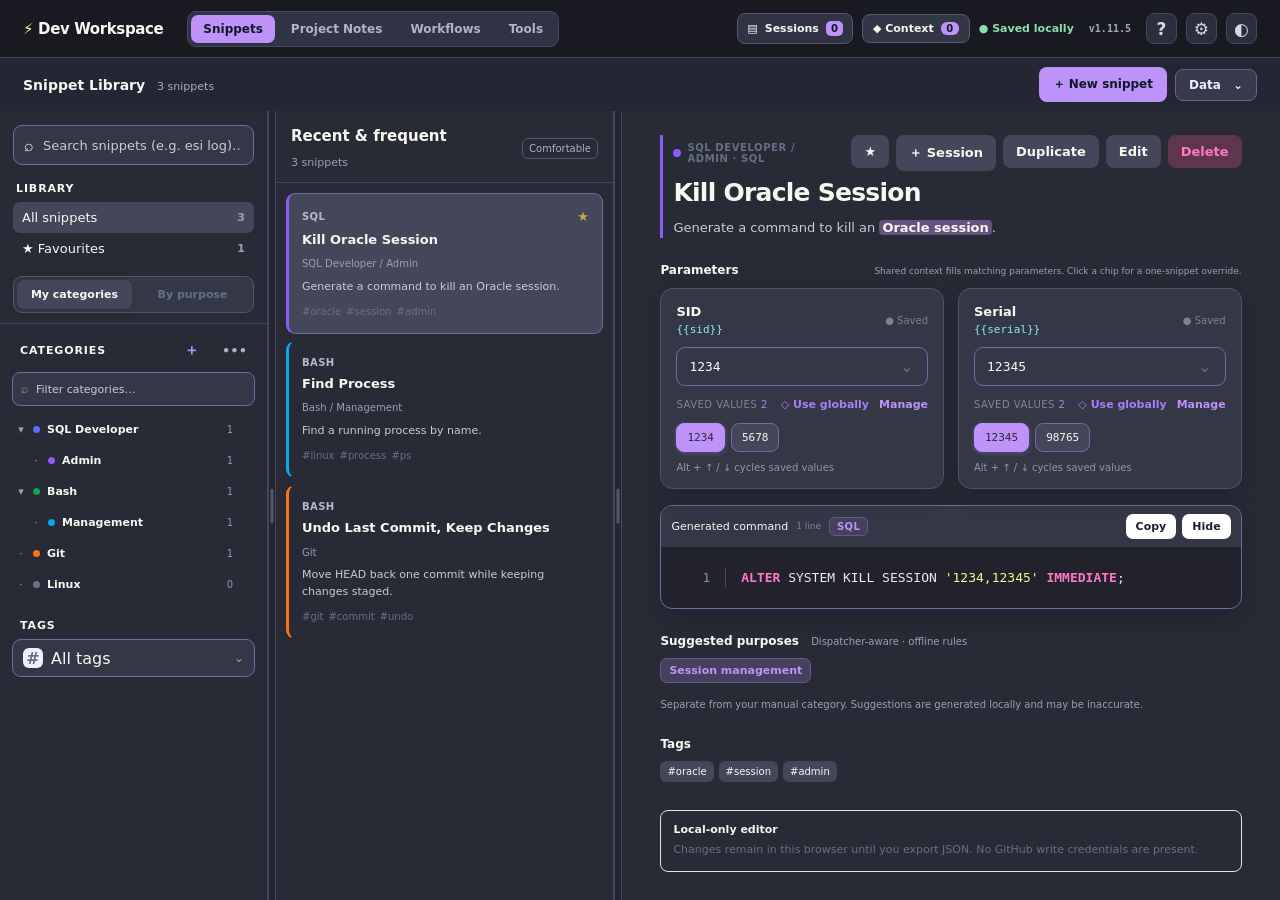
==== commit 020d358d: "Add files via upload" ====
--- a/index.html
+++ b/index.html
@@ -1,3 +1,3 @@
-<!doctype html><html lang="en"><head><meta charset="UTF-8"/><meta name="viewport" content="width=device-width,initial-scale=1.0"/><title>Dev Snippet Editor</title>  <script type="module" crossorigin src="/assets/index-B06icfUH.js"></script>
-  <link rel="stylesheet" crossorigin href="/assets/index-Dd4OmI-e.css">
+<!doctype html><html lang="en"><head><meta charset="UTF-8"/><meta name="viewport" content="width=device-width,initial-scale=1.0"/><title>Dev Snippet Editor</title>  <script type="module" crossorigin src="/assets/index-ChleIDIk.js"></script>
+  <link rel="stylesheet" crossorigin href="/assets/index-DpXf_yiP.css">
 </head><body><div id="root"></div></body></html>
--- a/assets/index-DpXf_yiP.css
+++ b/assets/index-DpXf_yiP.css
@@ -0,0 +1 @@
+:root{font-family:Inter,ui-sans-serif,system-ui,-apple-system,BlinkMacSystemFont,Segoe UI,sans-serif;color:#172033;background:#f4f6f9}*{box-sizing:border-box}body{margin:0;min-width:320px}button,input,textarea,select{font:inherit}button{cursor:pointer;border:0}.app{min-height:100vh}header{min-height:76px;display:flex;align-items:center;justify-content:space-between;gap:20px;padding:14px 28px;background:#111827;color:#fff}.brand{font-weight:800;font-size:18px}.sub{font-size:12px;color:#9ca7b8;margin-top:4px}.actions{display:flex;align-items:center;gap:8px}.dirty{font-size:12px;color:#f5d68b}.primary,.secondary,.danger,.icon{border-radius:8px;padding:9px 13px;font-size:13px;font-weight:700}.primary{background:#fff;color:#111827}.secondary{background:#eef1f5;color:#263044}.danger{background:#fff0f0;color:#b42318}.icon{background:#eef1f5;color:#344054;min-width:38px}main{display:grid;grid-template-columns:245px 315px minmax(0,1fr);min-height:calc(100vh - 76px)}aside,.list{background:#fff;border-right:1px solid #e4e8ee}aside{padding:18px 14px}.search{display:flex;gap:7px;align-items:center;background:#f4f6f9;border:1px solid #e0e5ec;border-radius:9px;padding:0 10px;height:40px}.search input{border:0;outline:0;background:transparent;width:100%;font-size:13px}.new{width:100%;margin:14px 0 18px;padding:10px;border-radius:8px;background:#172033;color:#fff;font-weight:800}.block{margin-bottom:20px}.block h4{margin:0;padding:0 8px 7px;font-size:11px;text-transform:uppercase;letter-spacing:.08em;color:#98a2b3}.blockhead{display:flex;align-items:center;justify-content:space-between}.filter{width:100%;display:flex;justify-content:space-between;align-items:center;text-align:left;background:transparent;color:#475467;border-radius:7px;padding:8px 9px;font-size:13px}.filter:hover,.filter.active{background:#edf1f5;color:#111827}.filter b{font-size:11px;color:#98a2b3}.link{background:transparent;color:#667085;font-size:11px;padding:2px 4px}select{width:100%;padding:8px;border:1px solid #dfe4ea;border-radius:7px;background:#fff}.pane{padding:21px 18px 15px;border-bottom:1px solid #e4e8ee}.pane h1{margin:0 0 3px;font-size:17px}.pane span{font-size:11px;color:#98a2b3}.cards{padding:8px;overflow:auto;max-height:calc(100vh - 136px)}.card{display:block;width:100%;text-align:left;padding:13px 12px;margin-bottom:5px;background:transparent;border:1px solid transparent;border-radius:9px;color:#172033}.card:hover{background:#f7f8fa}.card.selected{background:#eef1f5;border-color:#dce2e9}.ctop{display:flex;justify-content:space-between;font-size:10px;text-transform:uppercase;color:#98a2b3}.card>b{display:block;margin:6px 0 4px;font-size:13px}.card p{margin:0 0 8px;font-size:11px;line-height:1.4;color:#667085}.tags{display:flex;flex-wrap:wrap;gap:5px}.tags span{font-size:10px;color:#667085}.tags.big span{background:#eef1f5;border-radius:6px;padding:5px 7px}.detail{padding:30px clamp(20px,5vw,70px);overflow:auto}.dhead{display:flex;justify-content:space-between;gap:20px}.dhead small{text-transform:uppercase;font-weight:800;letter-spacing:.08em;color:#667085;font-size:10px}.dhead h2{margin:6px 0;font-size:25px;letter-spacing:-.03em}.dhead p{margin:0;color:#667085;font-size:13px}.dactions{display:flex;gap:7px;align-items:flex-start}.code{margin-top:25px;border:1px solid #dfe4ea;border-radius:10px;overflow:hidden;background:#171d29}.code>div{display:flex;justify-content:space-between;align-items:center;padding:8px 10px;background:#222a39;color:#9ca7b8;font-size:11px}.code>div button{background:#fff;color:#172033;border-radius:7px;padding:6px 10px;font-size:11px;font-weight:700}.code pre,.live pre{margin:0;padding:20px;overflow:auto;color:#e7ebf2;font:13px/1.65 SFMono-Regular,Consolas,monospace;white-space:pre-wrap}.generated,.section{margin-top:25px}.section h3{font-size:12px;margin:0 0 10px}.paramgrid{display:grid;grid-template-columns:repeat(2,minmax(0,1fr));gap:14px}.paramhead{display:flex;justify-content:space-between;gap:8px;margin-bottom:6px}.paramhead b{display:block;font-size:12px}.paramhead code{display:block;margin-top:2px;color:#98a2b3;font-size:10px}.combo{position:relative}.combo input{width:100%;padding:9px 34px 9px 10px;border:1px solid #d7dde5;border-radius:8px;outline:none}.arrow{position:absolute;right:1px;top:1px;bottom:1px;width:32px;background:transparent;color:#667085}.menu{position:absolute;z-index:20;left:0;right:0;top:calc(100% + 5px);background:#fff;border:1px solid #dfe4ea;border-radius:8px;box-shadow:0 10px 25px #0002;max-height:190px;overflow:auto}.menurow{display:flex;border-bottom:1px solid #f1f3f5}.menurow>button:first-child{flex:1;text-align:left;background:#fff;padding:9px 10px}.menurow .x{background:#fff;color:#98a2b3;padding:8px 10px}.quick{display:flex;flex-wrap:wrap;gap:5px;margin-top:6px}.quick button{background:#eef1f5;color:#475467;border-radius:6px;padding:4px 7px;font:10px monospace}.note{display:flex;flex-direction:column;gap:6px;margin-top:28px;padding:12px;border:1px solid #dfe4ea;border-radius:8px}.note b{font-size:11px}.note span{font-size:11px;line-height:1.5;color:#667085}.toast{position:fixed;right:22px;bottom:22px;z-index:50;background:#111827;color:#fff;border-radius:8px;padding:10px 14px;font-size:12px;box-shadow:0 8px 25px #0002}.backdrop{position:fixed;inset:0;z-index:30;background:#11182799;display:grid;place-items:center;padding:20px}.modal{width:min(900px,96vw);max-height:92vh;overflow:auto;background:#fff;border-radius:12px;box-shadow:0 20px 70px #0004}.modal.small{width:min(620px,94vw)}.modalhead{display:flex;justify-content:space-between;gap:15px;padding:20px 22px;border-bottom:1px solid #e4e8ee}.modalhead h2{margin:0 0 4px;font-size:18px}.modalhead p{margin:0;color:#98a2b3;font-size:11px}.form{display:grid;grid-template-columns:1fr 1fr;gap:14px;padding:20px 22px}.form label{display:flex;flex-direction:column;gap:6px;color:#475467;font-size:11px;font-weight:750}.form input,.form textarea{border:1px solid #d7dde5;border-radius:7px;padding:9px 10px;outline:none;color:#172033}.wide{grid-column:1/-1}.inline{display:flex;gap:6px}.inline input{flex:1;min-width:0}.codeinput{font:12px/1.6 monospace;resize:vertical}.tagpick{position:relative}.tagbox{min-height:40px;display:flex;flex-wrap:wrap;align-items:center;gap:5px;border:1px solid #d7dde5;border-radius:8px;padding:5px 7px}.tagbox input{flex:1;min-width:120px;border:0!important;padding:5px 2px!important}.chip{display:inline-flex;gap:4px;align-items:center;background:#eef1f5;border-radius:6px;padding:5px 7px;color:#475467;font-size:11px}.chip button{background:transparent;color:#98a2b3;padding:0}.tagmenu{position:absolute;z-index:25;left:0;right:0;top:calc(100% + 5px);background:#fff;border:1px solid #dfe4ea;border-radius:8px;box-shadow:0 12px 28px #0002;overflow:hidden}.tagmenu button{display:block;width:100%;padding:9px 10px;background:#fff;text-align:left;color:#344054}.tagmenu button:hover{background:#f5f7f9}.tagmenu .create{border-top:1px solid #eef1f5;font-weight:800}.detected{border:1px solid #e0e5ec;border-radius:9px;padding:12px}.detected h3,.live h3{display:flex;justify-content:space-between;margin:0 0 8px;font-size:11px;text-transform:uppercase;letter-spacing:.06em;color:#475467}.detected h3 span{color:#98a2b3}.detrow{display:grid;grid-template-columns:150px minmax(140px,1fr) auto;gap:8px;align-items:start;padding:9px 0;border-top:1px solid #eef1f5}.detrow code{padding:9px 0;font-size:11px;color:#475467}.minivals{grid-column:2/-1;display:flex;flex-wrap:wrap;gap:5px}.minivals span{display:inline-flex;gap:5px;align-items:center;background:#f1f3f5;border-radius:6px;padding:4px 6px;font:10px monospace;color:#475467}.minivals button{background:transparent;color:#98a2b3;padding:0}.muted{color:#98a2b3;font-size:12px}.live{background:#171d29;border:1px solid #dfe4ea;border-radius:9px;overflow:hidden}.live h3{margin:0;padding:9px 11px;background:#222a39;color:#9ca7b8}.check{flex-direction:row!important;align-items:center}.check input{width:auto}.modalfoot{display:flex;justify-content:flex-end;gap:8px;padding:14px 22px;border-top:1px solid #e4e8ee}.catlist{padding:10px 20px}.catrow{display:flex;align-items:center;justify-content:space-between;gap:15px;padding:11px 0;border-bottom:1px solid #eef1f5}.catrow>div:first-child{display:flex;flex-direction:column;gap:3px}.catrow b{font-size:12px}.catrow span{font-size:10px;color:#98a2b3}.catrow>div:last-child{display:flex;gap:6px}.empty{padding:30px;text-align:center;color:#98a2b3;font-size:13px}@media(max-width:1050px){main{grid-template-columns:210px 280px minmax(0,1fr)}.detail{padding:25px 30px}}@media(max-width:800px){header{align-items:flex-start}.actions .secondary{display:none}main{grid-template-columns:190px minmax(0,1fr)}.detail{grid-column:1/-1;border-top:1px solid #e4e8ee}.paramgrid{grid-template-columns:1fr}}@media(max-width:600px){header{flex-direction:column;padding:14px 16px}.actions{width:100%}.actions .primary{flex:1}main{display:block}aside{border-right:0;border-bottom:1px solid #e4e8ee}.block{display:none}.list{max-height:42vh;overflow:auto}.cards{max-height:34vh}.detail{padding:22px 16px}.dhead{flex-direction:column}.form{grid-template-columns:1fr}.wide{grid-column:auto}.detrow{grid-template-columns:1fr}.minivals{grid-column:auto}}.filter.subcategory{padding-left:25px;font-size:12px;color:#667085}.dropzone{outline:1px solid transparent}.dropzone:hover{outline-color:#d5dbe3}.draggable{cursor:grab}.draggable:active{cursor:grabbing}.cardpath{display:block;color:#98a2b3;font-size:10px;margin:3px 0 6px}.desc-pop{background:#fff1b8;color:#403a2d;padding:0 3px;border-radius:4px;font-weight:750}.fieldhelp{display:block;color:#98a2b3;font-size:10px;font-weight:500;line-height:1.5}.fieldhelp code{background:#f3f5f7;padding:2px 4px;border-radius:4px}.descpreview{border:1px solid #e0e5ec;border-radius:8px;padding:10px;background:#f8fafb;color:#475467;font-size:12px;font-weight:500}.catgroup{border-bottom:1px solid #eef1f5}.subcatrow{display:flex;justify-content:space-between;align-items:center;padding:6px 12px 8px 24px;color:#667085;font-size:11px}.carddesc{display:-webkit-box;-webkit-line-clamp:3;-webkit-box-orient:vertical;overflow:hidden;max-height:4.2em}.dropzone.drag-over{background:#dfe7f2!important;outline:2px solid #667085!important;outline-offset:-2px;color:#111827!important}.filter.subcategory b{margin-left:auto;font-size:10px;color:#98a2b3}.shortcutbar{margin-top:22px;display:flex;flex-wrap:wrap;gap:8px 14px;padding:10px 12px;border:1px solid #e0e5ec;border-radius:8px;background:#f8fafb;color:#667085;font-size:10px}.shortcutbar span{display:flex;align-items:center;gap:5px}.shortcutbar kbd{border:1px solid #d4dae2;border-bottom-width:2px;border-radius:5px;padding:2px 5px;background:#fff;color:#344054;font:10px ui-monospace,SFMono-Regular,Consolas,monospace}.dropzone.drag-over{background:#dfe7f2!important;outline:2px solid #475467!important;box-shadow:inset 0 0 0 1px #fff}.dhead{align-items:flex-start}.dcontent{min-width:0;flex:1}.detailtitle{margin:6px 0 10px;max-width:48rem;line-height:1.12;overflow-wrap:anywhere}.detaildesc{max-width:52rem;color:#667085;font-size:13px;line-height:1.65;white-space:pre-wrap;overflow-wrap:anywhere}.dactions{flex:0 0 auto}.catidentity{min-width:150px}.catname,.subname{background:transparent;color:#172033;font-weight:700;padding:0;text-align:left;cursor:default}.catpick,.subpick{background:transparent;color:#172033;font-weight:800;padding:3px 0;text-align:left}.catpick:hover,.subpick:hover{text-decoration:underline}.catactions{display:flex;gap:6px;align-items:flex-end;flex-wrap:wrap;justify-content:flex-end}.defaultlang{display:flex;flex-direction:column;gap:3px;color:#98a2b3;font-size:9px;font-weight:700;text-transform:uppercase;letter-spacing:.05em}.defaultlang input{width:120px;border:1px solid #d7dde5;border-radius:6px;padding:7px 8px;color:#344054;text-transform:none;letter-spacing:0;font-size:11px;font-weight:500}.subpick,.subname{font-size:11px}@media(max-width:760px){.dhead{flex-direction:column}.dactions{width:100%;justify-content:flex-start}.catrow{align-items:flex-start;flex-direction:column}.catactions{justify-content:flex-start}}.dhead{display:block!important;width:100%;padding-left:10px;border-left:3px solid var(--accent,#cbd5e1)}.dtop{display:flex;align-items:center;justify-content:space-between;gap:16px;width:100%;margin-bottom:8px}.dtop>small{min-width:0;display:flex;align-items:center;gap:6px;color:#667085;font-weight:750;text-transform:uppercase;letter-spacing:.06em}.category-pill-dot,.color-dot,.sidebar-color-dot{display:inline-block;width:8px;height:8px;border-radius:999px;flex:0 0 auto}.detailtitle{width:100%;max-width:none!important;margin:4px 0 10px!important;line-height:1.1;overflow-wrap:anywhere}.detaildesc{width:100%;max-width:none!important;line-height:1.65;white-space:pre-wrap;overflow-wrap:anywhere}.dactions{flex:0 0 auto;display:flex;gap:7px}.filter.dropzone{position:relative;align-items:center}.sidebar-color-dot{background:var(--item-color,#cbd5e1);margin-right:7px;box-shadow:0 0 0 1px #00000010}.card.draggable{border-left:3px solid var(--card-accent,#e5e7eb)!important}.colorfield{display:flex;flex-direction:column;gap:3px;color:#98a2b3;font-size:9px;font-weight:700;text-transform:uppercase;letter-spacing:.05em}.colorcontrol{display:flex;align-items:center;gap:5px}.colorcontrol input[type=color],.mini-color{width:30px;height:29px;padding:2px;border:1px solid #d7dde5;border-radius:6px;background:#fff;cursor:pointer}.colorcontrol code{color:#667085;font-size:9px;text-transform:none;letter-spacing:0}.catpick,.catname,.subpick,.subname{display:inline-flex;align-items:center;gap:7px}.subactions{display:flex;align-items:center;gap:8px}.subcatrow{gap:12px}@media(max-width:760px){.dtop{align-items:flex-start;flex-direction:column}.dactions{order:-1;align-self:flex-end}}.category-line{display:flex;align-items:center;gap:2px}.category-line>.filter{flex:1}.collapse-toggle{width:22px;height:30px;display:grid;place-items:center;background:transparent;color:#98a2b3;border-radius:6px;padding:0;font-size:12px}.collapse-toggle:hover{background:#f2f4f7;color:#344054}.filter.subcategory{width:calc(100% - 24px);margin-left:24px}.modal-collapse{width:20px;height:24px;display:grid;place-items:center;background:transparent;color:#98a2b3;padding:0;border-radius:5px}.modal-collapse:hover{background:#f2f4f7;color:#344054}.catidentity{display:flex;align-items:center;gap:4px}.tagfilter{position:relative}.tagfilter-trigger{width:100%;display:flex;align-items:center;justify-content:space-between;gap:10px;min-height:38px;padding:8px 10px;background:#fff;border:1px solid #dfe4ea;border-radius:9px;color:#475467;text-align:left;box-shadow:0 1px 2px #10182808}.tagfilter-trigger:hover{border-color:#cfd6df;background:#fbfcfd}.tagfilter-trigger.active{border-color:#b7c0cb;background:#f8fafc;color:#172033}.tagfilter-trigger-main{display:flex;align-items:center;gap:8px;min-width:0}.tagfilter-icon{display:grid;place-items:center;width:20px;height:20px;border-radius:6px;background:#eef1f5;color:#667085;font-weight:800}.tagfilter-chevron{color:#98a2b3;font-size:12px}.tagfilter-popover{position:absolute;z-index:30;left:0;right:0;top:calc(100% + 6px);background:#fff;border:1px solid #dfe4ea;border-radius:10px;box-shadow:0 14px 34px #10182824;overflow:hidden}.tagfilter-search{display:flex;align-items:center;gap:6px;padding:8px;border-bottom:1px solid #eef1f5}.tagfilter-search input{min-width:0;width:100%;border:0;outline:0;background:transparent;font-size:12px}.tagfilter-search>button{background:transparent;color:#98a2b3;padding:2px 4px}.tagfilter-options{max-height:260px;overflow:auto;padding:5px}.tagfilter-option{width:100%;display:grid;grid-template-columns:1fr auto;gap:3px 8px;align-items:center;padding:8px 9px;border-radius:7px;background:transparent;color:#475467;text-align:left}.tagfilter-option:hover{background:#f6f8fa}.tagfilter-option.selected{background:#eef2f6;color:#172033}.tagfilter-option small{grid-column:1;color:#98a2b3;font-size:9px}.tagfilter-option b{grid-column:2;grid-row:1/3;color:#344054}.tag-option-chip{display:inline-flex;width:max-content;max-width:100%;padding:4px 7px;border-radius:999px;background:#eef1f5;color:#475467;font-size:11px;font-weight:650}.tagfilter-empty{padding:16px 10px;color:#98a2b3;text-align:center;font-size:11px}.appheader{gap:18px}.header-left{display:flex;align-items:center;gap:18px;min-width:0;flex-wrap:wrap}.topnav{display:flex;align-items:center;gap:4px;padding:3px;background:#eef1f5;border-radius:9px}.navtab{padding:7px 10px;border-radius:7px;background:transparent;color:#667085;font-size:11px;font-weight:700}.navtab.active{background:#fff;color:#172033;box-shadow:0 1px 3px #10182818}.header-shortcuts{display:flex;align-items:center;gap:10px;flex-wrap:wrap;color:#667085;font-size:9px}.header-shortcuts span{display:flex;align-items:center;gap:4px;white-space:nowrap}.header-shortcuts kbd{border:1px solid #d4dae2;border-bottom-width:2px;border-radius:5px;padding:2px 5px;background:#fff;color:#344054;font:9px ui-monospace,SFMono-Regular,Consolas,monospace}.notes-hint{color:#98a2b3;font-size:10px}.notesapp{height:100vh;display:flex;flex-direction:column;background:#f5f7fa;color:#172033}.notes-layout{min-height:0;flex:1;min-width:0;display:grid;grid-template-columns:minmax(220px,min(var(--notes-sidebar-width,280px),50vw)) 8px minmax(0,1fr)}.notes-tree{min-height:0;overflow:auto;border-right:1px solid #e2e7ed;background:#fff;padding:12px 9px}.notes-tree-head{display:flex;align-items:center;justify-content:space-between;padding:3px 5px 10px}.new-note{background:#172033;color:#fff;border-radius:7px;padding:6px 8px;font-size:10px}.notes-search{margin-bottom:10px}.note-tree-list{display:flex;flex-direction:column;gap:2px}.note-tree-row{display:flex;align-items:center;min-height:31px;border-radius:7px}.note-tree-row:hover{background:#f6f8fa}.note-tree-row.selected{background:#eef2f6}.note-caret{width:20px;background:transparent;color:#98a2b3;padding:0}.note-title{min-width:0;flex:1;overflow:hidden;text-overflow:ellipsis;white-space:nowrap;background:transparent;text-align:left;color:#475467;padding:5px 2px;font-size:11px;font-weight:650}.note-tree-row.selected .note-title{color:#172033;font-weight:800}.note-addsub{opacity:0;width:24px;background:transparent;color:#667085;padding:3px}.note-tree-row:hover .note-addsub{opacity:1}.notes-work{min-width:0;min-height:0;display:flex;flex-direction:column;padding:18px}.notes-toolbar{display:flex;align-items:flex-end;justify-content:space-between;gap:18px;margin-bottom:12px}.notes-toolbar small{font-size:9px;color:#98a2b3;font-weight:800;letter-spacing:.08em}.notes-toolbar h1{margin:2px 0 0;font-size:22px}.notes-tools{display:flex;align-items:center;gap:7px;flex-wrap:wrap;justify-content:flex-end}.segmented{display:flex;padding:3px;background:#e9edf2;border-radius:8px}.segmented button{background:transparent;color:#667085;padding:6px 9px;border-radius:6px;font-size:10px}.segmented button.active{background:#fff;color:#172033;box-shadow:0 1px 2px #10182814}.md-workspace{min-height:0;flex:1;display:grid;border:1px solid #dfe4ea;border-radius:11px;overflow:hidden;background:#fff;box-shadow:0 1px 3px #1018280c}.md-workspace.mode-split{grid-template-columns:1fr 1fr}.md-workspace.mode-edit,.md-workspace.mode-view{grid-template-columns:1fr}.md-editor{min-width:0;width:100%;height:100%;resize:none;border:0;outline:0;padding:22px;background:#fbfcfd;color:#172033;font:13px/1.65 ui-monospace,SFMono-Regular,Consolas,monospace;tab-size:2}.md-preview{min-width:0;height:100%;overflow:auto;padding:24px 30px;border-left:1px solid #e6eaf0;color:#344054;font-size:13px;line-height:1.7}.mode-view .md-preview{border-left:0;max-width:1000px;width:100%;margin:0 auto}.md-preview h1,.md-preview h2,.md-preview h3,.md-preview h4{color:#172033;line-height:1.25;margin:1.2em 0 .45em}.md-preview h1{font-size:28px;border-bottom:1px solid #e8ecf1;padding-bottom:8px}.md-preview h2{font-size:21px}.md-preview h3{font-size:17px}.md-preview p{margin:.55em 0}.md-preview ul,.md-preview ol{padding-left:24px}.md-preview li{margin:3px 0}.md-preview code{background:#eef1f5;border-radius:5px;padding:2px 5px;font:12px ui-monospace,SFMono-Regular,Consolas,monospace}.md-preview pre{overflow:auto;background:#172033;color:#f8fafc;border-radius:9px;padding:15px 17px}.md-preview pre code{background:transparent;color:inherit;padding:0}.md-preview blockquote{margin:12px 0;padding:7px 14px;border-left:3px solid #98a2b3;background:#f8fafc;color:#667085}.md-preview a{color:#3659c9}.md-preview hr{border:0;border-top:1px solid #e3e7ed;margin:22px 0}.md-gap{height:7px}.notes-empty{margin:auto;text-align:center}@media(max-width:900px){.header-shortcuts{display:none}.notes-layout{grid-template-columns:210px minmax(0,1fr)}.notes-sidebar-resizer{display:none}.md-workspace.mode-split{grid-template-columns:1fr}.mode-split .md-preview{display:none}}.md-toolbar{display:flex;align-items:center;justify-content:space-between;gap:12px;margin-bottom:8px;padding:7px 8px;border:1px solid #dfe4ea;border-radius:9px;background:#fff;box-shadow:0 1px 2px #10182808}.md-toolbar-group{display:flex;align-items:center;gap:4px;flex-wrap:wrap}.md-toolbar button{min-width:30px;height:30px;display:grid;place-items:center;padding:0 8px;border:1px solid transparent;border-radius:6px;background:#f5f7f9;color:#475467;font-size:11px;font-weight:750}.md-toolbar button:hover{border-color:#d8dee6;background:#fff;color:#172033}.md-toolbar button:active{transform:translateY(1px)}.md-toolbar-hint{flex:0 0 auto;color:#98a2b3;font-size:9px;white-space:nowrap}.md-preview .task-list{list-style:none;padding-left:4px}.md-preview .task-item{display:flex;align-items:center;gap:7px}.md-preview .task-item input{margin:0}@media(max-width:900px){.md-toolbar{align-items:flex-start;flex-direction:column}.md-toolbar-hint{white-space:normal}}.md-table-wrap{width:100%;overflow-x:auto;margin:16px 0}.md-preview table{width:100%;border-collapse:collapse;border-spacing:0;font-size:12px}.md-preview th,.md-preview td{padding:9px 11px;border:1px solid #dfe4ea;vertical-align:top}.md-preview th{background:#f5f7f9;color:#172033;font-weight:800}.md-preview tbody tr:nth-child(2n){background:#fbfcfd}.collapsible-code{margin-top:16px;overflow:hidden}.collapsible-code.collapsed{background:#222a39}.collapsible-code-head{display:flex;align-items:center;justify-content:space-between;gap:12px;padding:8px 10px;background:#222a39;color:#9ca7b8}.collapsible-code-title{display:flex;align-items:center;gap:8px;font-size:11px}.collapsible-code-title small{color:#788397;font-size:9px}.collapsible-code-actions{display:flex;align-items:center;gap:6px}.collapsible-code-actions button{background:#fff;color:#172033;border-radius:7px;padding:6px 9px;font-size:10px;font-weight:700}.collapsible-code-actions .code-secondary{background:#313b4d;color:#dbe2ec}.collapsible-code-actions .code-toggle{min-width:48px}.snippet-code-pre{transition:max-height .18s ease;margin:0;overflow:auto}.snippet-code-pre.limited{max-height:calc((1.65em * var(--visible-rows,6)) + 40px)}.snippet-code-pre.full{max-height:none}.search-hit{background:#fff0a8;color:inherit;padding:0 1px;border-radius:3px}.card-bottom{display:flex;align-items:flex-end;justify-content:space-between;gap:8px}.card-bottom .tags{min-width:0}.usage-meta{flex:0 0 auto;color:#98a2b3;font-size:8px;white-space:nowrap}.search-empty{display:flex;flex-direction:column;align-items:center;justify-content:center;gap:6px;min-height:180px;padding:24px;color:#667085;text-align:center}.search-empty b{color:#344054;font-size:12px}.search-empty span{max-width:230px;font-size:10px;line-height:1.5}.category-search{display:flex;align-items:center;gap:6px;margin:4px 0 8px;padding:0 8px;min-height:34px;border:1px solid #e1e6ec;border-radius:8px;background:#f8fafb}.category-search>span{color:#98a2b3;font-size:12px}.category-search input{min-width:0;flex:1;border:0;outline:0;background:transparent;color:#344054;font-size:11px}.category-search button{background:transparent;color:#98a2b3;padding:2px 4px;font-size:14px}.category-search-empty{padding:10px 8px;color:#98a2b3;font-size:10px;text-align:center}.quick{display:flex;flex-wrap:wrap;gap:5px}.quick button.selected{background:#172033!important;color:#fff!important;box-shadow:0 0 0 1px #172033}.sectionhead{display:flex;align-items:baseline;justify-content:space-between;gap:14px;margin-bottom:10px}.sectionhead h3{margin:0}.sectionhead small{color:#98a2b3;font-size:9px;line-height:1.4;text-align:right}@media(max-width:700px){.sectionhead{align-items:flex-start;flex-direction:column}.sectionhead small{text-align:left}}.category-head-actions{display:flex;align-items:center;gap:7px}.category-head-actions .link{font-size:9px}.collapse-toggle{font-size:9px!important}.quick.quick-all{display:flex;flex-wrap:wrap;gap:6px;margin-top:7px}.quick.quick-all button{max-width:100%;padding:5px 8px;border:1px solid #dfe4ea;border-radius:7px;background:#f7f9fb;color:#475467;font:10px ui-monospace,SFMono-Regular,Consolas,monospace;overflow:hidden;text-overflow:ellipsis;white-space:nowrap}.quick.quick-all button:hover{border-color:#bfc7d2;background:#fff;color:#172033}.quick.quick-all button.selected{background:#172033!important;border-color:#172033!important;color:#fff!important;box-shadow:none}.app-version{font:700 11px ui-monospace,SFMono-Regular,Consolas,monospace;color:#abb2bf;padding:5px 7px;border:1px solid #45475b;border-radius:6px;white-space:nowrap}.workspace-pref{display:flex;align-items:center;gap:8px;flex-shrink:0}.theme-switch{padding:8px 10px;border:1px solid #6272a4;border-radius:8px;background:#282a36;color:#f8f8f2;font-size:11px;font-weight:700;white-space:nowrap}.theme-switch:hover{border-color:var(--dw-accent,#bd93f9);background:#44475a}.theme-dark-label{display:none}[data-theme=dracula] .theme-dark-label{display:inline}[data-theme=dracula] .theme-light-label{display:none}[data-theme=dracula]{color-scheme:dark;color:var(--dw-text);background:var(--dw-background)}[data-theme=dracula] body,[data-theme=dracula] .app,[data-theme=dracula] .notesapp{background:var(--dw-background);color:var(--dw-text)}[data-theme=dracula] header{background:var(--dw-header);color:var(--dw-text)}[data-theme=dracula] .brand,[data-theme=dracula] .notes-toolbar h1{color:var(--dw-text)}[data-theme=dracula] .app-version{color:var(--dw-accent)}[data-theme=dracula] .theme-switch{background:var(--dw-surface);border-color:var(--dw-border);color:var(--dw-text)}[data-theme=dracula] .theme-switch:hover{border-color:#ff79c6}[data-theme=dracula] aside,[data-theme=dracula] .list,[data-theme=dracula] .notes-tree,[data-theme=dracula] .modal,[data-theme=dracula] .md-workspace,[data-theme=dracula] .md-preview,[data-theme=dracula] .md-toolbar{background:var(--dw-background)!important;color:var(--dw-text);border-color:var(--dw-surface)}[data-theme=dracula] .detail,[data-theme=dracula] .notes-work{background:var(--dw-background);color:var(--dw-text)}[data-theme=dracula] .pane,[data-theme=dracula] .catrow,[data-theme=dracula] .catgroup,[data-theme=dracula] .subcatrow,[data-theme=dracula] .modalhead,[data-theme=dracula] .modalfoot,[data-theme=dracula] .notes-toolbar{border-color:var(--dw-surface)}[data-theme=dracula] h1,[data-theme=dracula] h2,[data-theme=dracula] h3,[data-theme=dracula] h4,[data-theme=dracula] .detailtitle,[data-theme=dracula] .card>b,[data-theme=dracula] .catname,[data-theme=dracula] .catpick,[data-theme=dracula] .subname,[data-theme=dracula] .subpick,[data-theme=dracula] .note-title,[data-theme=dracula] .md-preview h1,[data-theme=dracula] .md-preview h2,[data-theme=dracula] .md-preview h3{color:var(--dw-text)}[data-theme=dracula] .card,[data-theme=dracula] .filter,[data-theme=dracula] .dropzone,[data-theme=dracula] .note-tree-row{color:var(--dw-text);background:transparent}[data-theme=dracula] .card:hover,[data-theme=dracula] .card.selected,[data-theme=dracula] .filter:hover,[data-theme=dracula] .filter.active,[data-theme=dracula] .note-tree-row:hover,[data-theme=dracula] .note-tree-row.selected,[data-theme=dracula] .tagfilter-option:hover,[data-theme=dracula] .tagfilter-option.selected{background:var(--dw-surface)!important;color:var(--dw-text)!important;border-color:var(--dw-border)}[data-theme=dracula] .search,[data-theme=dracula] .notes-search,[data-theme=dracula] .category-search,[data-theme=dracula] .tagfilter-trigger,[data-theme=dracula] .tagfilter-popover,[data-theme=dracula] .tagfilter-search,[data-theme=dracula] .tagfilter-options,[data-theme=dracula] .tagfilter-option,[data-theme=dracula] .tag-menu,[data-theme=dracula] .tagmenu,[data-theme=dracula] .tagshell,[data-theme=dracula] .combo,[data-theme=dracula] .combomenu,[data-theme=dracula] .comboitem,[data-theme=dracula] .descpreview,[data-theme=dracula] .shortcutbar{background:var(--dw-panel)!important;color:var(--dw-text)!important;border-color:var(--dw-border)!important}[data-theme=dracula] input,[data-theme=dracula] textarea,[data-theme=dracula] select{background:var(--dw-panel)!important;color:var(--dw-text)!important;border-color:var(--dw-border)!important;caret-color:#ff79c6}[data-theme=dracula] input::placeholder,[data-theme=dracula] textarea::placeholder{color:var(--dw-muted)}[data-theme=dracula] .md-editor{background:var(--dw-code)!important;color:var(--dw-text)!important}[data-theme=dracula] .md-preview{color:var(--dw-text)!important}[data-theme=dracula] .md-preview p,[data-theme=dracula] .md-preview li,[data-theme=dracula] .detaildesc,[data-theme=dracula] .card p{color:var(--dw-muted)}[data-theme=dracula] .md-preview code,[data-theme=dracula] .md-preview th,[data-theme=dracula] .md-preview td{background:var(--dw-panel);color:var(--dw-text);border-color:var(--dw-border)}[data-theme=dracula] .md-preview blockquote{background:var(--dw-panel);color:var(--dw-accent);border-left-color:var(--dw-accent)}[data-theme=dracula] .md-preview a{color:var(--dw-link)}[data-theme=dracula] .md-preview pre,[data-theme=dracula] .code{background:var(--dw-code)!important;color:var(--dw-text)}[data-theme=dracula] .code>div,[data-theme=dracula] .codehead{background:var(--dw-panel)!important;color:var(--dw-text)}[data-theme=dracula] .secondary,[data-theme=dracula] .icon,[data-theme=dracula] .md-toolbar button,[data-theme=dracula] .tagchip,[data-theme=dracula] .tag-option-chip,[data-theme=dracula] .quick button,[data-theme=dracula] .tags.big span{background:var(--dw-surface)!important;color:var(--dw-text)!important;border-color:var(--dw-border)}[data-theme=dracula] .primary,[data-theme=dracula] .new,[data-theme=dracula] .new-note{background:var(--dw-accent)!important;color:var(--dw-code)!important}[data-theme=dracula] .danger{background:#5f354c;color:#ff79c6}[data-theme=dracula] .quick button.selected{background:var(--dw-accent)!important;color:var(--dw-code)!important;border-color:var(--dw-accent)!important}[data-theme=dracula] .topnav,[data-theme=dracula] .segmented{background:var(--dw-surface)}[data-theme=dracula] .navtab,[data-theme=dracula] .segmented button{color:var(--dw-muted)}[data-theme=dracula] .navtab.active,[data-theme=dracula] .segmented button.active{background:var(--dw-accent);color:var(--dw-code)}[data-theme=dracula] .header-shortcuts kbd{background:var(--dw-surface);border-color:var(--dw-border);color:var(--dw-text)}[data-theme=dracula] .link,[data-theme=dracula] .tiny-link{color:var(--dw-link)}[data-theme=dracula] .desc-pop,[data-theme=dracula] .search-hit{background:#62537f;color:var(--dw-text)}[data-theme=dracula] .backdrop{background:#101116b8}[data-theme=dracula] .dropzone.drag-over{background:#51406b!important;outline-color:var(--dw-accent)!important}[data-theme=dracula] .note-tree-row.selected .note-title{color:var(--dw-accent)}@media(max-width:1100px){.appheader{flex-wrap:wrap}.workspace-pref{margin-left:auto}}@media(max-width:600px){.workspace-pref{order:1}.appheader .actions{order:2}.theme-switch{padding:7px}}.settings-open-btn{white-space:nowrap}.settings-modal{width:min(680px,96vw);max-height:90vh;overflow:auto}.settings-body{padding:12px 22px 18px;display:grid;gap:14px}.settings-group{padding:14px;border:1px solid var(--border,#dfe4ea);border-radius:10px;display:grid;gap:12px}.settings-group h3{margin:0;font-size:13px}.settings-field{display:grid;grid-template-columns:1fr auto;gap:6px 12px;align-items:center;font-size:12px;color:inherit}.settings-field select,.settings-field input[type=range]{grid-column:1/-1;width:100%}.settings-field select{border:1px solid #aab1bc;border-radius:7px;padding:9px;background:var(--panel,#fff);color:inherit}.settings-field strong{font-size:12px}.settings-check{display:flex;align-items:center;gap:9px;font-size:12px}.settings-check input{accent-color:#8972d8;width:16px;height:16px}.settings-reset{justify-self:start}.snippet-code-pre.code-wrap{white-space:pre-wrap;overflow-wrap:anywhere}[data-theme=dracula] .settings-group{border-color:#56576a}[data-theme=dracula] .settings-field select{background:var(--dw-background);color:var(--dw-text);border-color:#62647b}.browse-switch{display:flex;padding:3px;border:1px solid #dfe4ea;border-radius:9px;background:#eef1f5;margin:12px 0 19px;gap:3px}.browse-switch button{flex:1;min-width:0;padding:8px 5px;border-radius:7px;background:transparent;color:#667085;font-size:11px;font-weight:700}.browse-switch button.active{background:#fff;color:#172033;box-shadow:0 1px 4px #11182718}.purpose-group{font-size:10px;text-transform:uppercase;letter-spacing:.05em;color:#98a2b3;font-weight:750;margin:13px 7px 5px}.purpose-panel .filter{font-size:11px;gap:6px}.purpose-panel .filter b{flex-shrink:0}.purpose-status,.purpose-disclaimer{font-size:10px;color:#7b8494;line-height:1.5;padding:4px 7px 8px}.purpose-disclaimer{border-top:1px solid #e5e7eb;margin-top:10px;padding-top:12px}.purpose-card-label{display:block;width:fit-content;margin:5px 0 7px;padding:3px 6px;border-radius:5px;background:#e9e8ff;color:#4f46a5;font-size:10px}.purpose-chips{display:flex;flex-wrap:wrap;gap:6px;margin:10px 0}.purpose-chips span{padding:5px 8px;border:1px solid #ddd6fe;border-radius:7px;background:#f2edff;color:#5940a5;font-size:11px;font-weight:650}.purpose-chips small,.purpose-explain{color:#98a2b3;font-size:10px;line-height:1.4}.purpose-source{color:#98a2b3;font-size:10px;font-weight:400;margin-left:8px}[data-theme=dracula] .browse-switch{background:var(--dw-panel);border-color:#555668}[data-theme=dracula] .browse-switch button.active{background:var(--dw-surface);color:var(--dw-text)}[data-theme=dracula] .purpose-card-label,[data-theme=dracula] .purpose-chips span{background:#44405e;border-color:#68598c;color:var(--dw-accent)}.parameter-card{min-width:0;padding:15px;border:1px solid #e1e4ed;border-radius:13px;background:#fff;box-shadow:0 3px 12px #10182808;display:flex;flex-direction:column;gap:10px}.parameter-card-head,.parameter-card-meta{display:flex;align-items:center;justify-content:space-between;gap:12px}.parameter-title{display:flex;flex-direction:column;gap:3px;min-width:0}.parameter-title b{font-size:13px}.parameter-title code,.parameter-card-head>code{font:11px/1.4 Consolas,monospace;color:#7b61aa}.parameter-status{font-size:10px;color:#7c8296;white-space:nowrap}.parameter-input-wrap{position:relative}.parameter-input-wrap input{width:100%;min-width:0;border:1px solid #cfd6e4;border-radius:9px;padding:11px 38px 11px 12px;background:#f8f9fc;color:#1e2434;outline:none;font:13px Consolas,monospace}.parameter-input-wrap input:focus{border-color:#9874df;box-shadow:0 0 0 3px #bd93f930}.parameter-picker{position:absolute;right:6px;top:5px;height:30px;width:30px;background:transparent;color:#697285}.parameter-suggestions{position:absolute;z-index:22;top:calc(100% + 5px);left:0;right:0;max-height:180px;overflow:auto;display:flex;flex-direction:column;background:#fff;border:1px solid #cfd6e4;border-radius:9px;box-shadow:0 12px 25px #0002}.parameter-suggestions button{background:transparent;text-align:left;padding:9px 12px;color:#252b3b;font:12px Consolas,monospace}.parameter-suggestions button:hover{background:#f2edfb}.parameter-card-meta{font-size:10px;color:#7e8698;text-transform:uppercase;letter-spacing:.05em}.parameter-card-meta>div{display:flex;gap:10px}.parameter-card-meta em{font-style:normal;color:#a287d7}.parameter-action{background:transparent;color:#7e54bf;font-weight:700;text-transform:none;letter-spacing:0;font-size:11px;padding:2px 0}.parameter-chips{display:flex;flex-wrap:wrap;gap:6px;min-height:25px}.parameter-chip{display:inline-flex;align-items:stretch;min-width:0;max-width:100%;border:1px solid #d8daeb;border-radius:8px;background:#f1f2f8;overflow:hidden;color:#535d76}.parameter-chip>button:first-child,.parameter-chip>span{max-width:100%;min-width:0;overflow:hidden;text-overflow:ellipsis;white-space:nowrap;background:transparent;padding:7px 10px;font:11px Consolas,monospace;color:inherit}.parameter-chip.active{background:var(--dw-accent,#bd93f9);border-color:var(--dw-accent,#bd93f9);color:#242434;box-shadow:0 1px 5px #bd93f94d}.parameter-chip:hover{border-color:#997ad4}.parameter-chip-delete{background:#f2d9e5;color:#812e55;padding:2px 8px;font-size:14px}.parameter-keyhint,.parameter-no-values{color:#9097a7;font-size:10px}.editor-parameter-grid{display:grid;grid-template-columns:repeat(2,minmax(0,1fr));gap:12px}.parameter-editor-label{display:flex;flex-direction:column;gap:5px;font-size:11px;color:#8790a0}.parameter-editor-label input{width:100%;min-width:0;border:1px solid #cfd6e4;border-radius:8px;padding:9px}.parameter-add-inline{display:flex;gap:8px}.parameter-add-inline input{min-width:0;flex:1;border:1px solid #cfd6e4;border-radius:8px;padding:8px;font:12px Consolas,monospace}.parameter-add-inline button{background:var(--dw-accent,#bd93f9);border-radius:8px;padding:7px 12px;color:#242434;font-weight:700;white-space:nowrap}.parameter-add-inline button:disabled{opacity:.4;cursor:not-allowed}[data-theme=dracula] .parameter-card{background:var(--dw-panel);color:var(--dw-text);border-color:#50536a;box-shadow:0 5px 20px #12131b44}[data-theme=dracula] .parameter-input-wrap input,[data-theme=dracula] .parameter-editor-label input,[data-theme=dracula] .parameter-add-inline input{background:var(--dw-background);color:var(--dw-text);border-color:var(--dw-border)}[data-theme=dracula] .parameter-suggestions{background:var(--dw-panel);border-color:var(--dw-border)}[data-theme=dracula] .parameter-suggestions button{color:var(--dw-text)}[data-theme=dracula] .parameter-suggestions button:hover{background:var(--dw-surface)}[data-theme=dracula] .parameter-chip{background:var(--dw-surface);color:var(--dw-text);border-color:var(--dw-border)}[data-theme=dracula] .parameter-chip.active{background:var(--dw-accent);color:var(--dw-background);border-color:var(--dw-accent)}[data-theme=dracula] .parameter-card-head code,[data-theme=dracula] .parameter-title code{color:var(--dw-link)}[data-theme=dracula] .parameter-action{color:var(--dw-accent)}@media(max-width:850px){.editor-parameter-grid{grid-template-columns:1fr}}.collapsible-code{border:1px solid #d6dbe6;border-radius:12px;overflow:hidden;box-shadow:0 7px 24px #20243b0a}.collapsible-code-head{gap:12px}.syntax-language{display:inline-flex;align-items:center;border:1px solid #d8ddea;border-radius:6px;padding:3px 7px;font-size:10px;letter-spacing:.04em;font-weight:700;color:#7863b7;background:#f3f0fd}.snippet-code-pre{tab-size:2;font-variant-ligatures:none}.snippet-code-pre .syntax-comment{color:#708090;font-style:italic}.snippet-code-pre .syntax-string{color:#ad6223}.snippet-code-pre .syntax-parameter{color:#c14487}.snippet-code-pre .syntax-number{color:#8852c6}.snippet-code-pre .syntax-keyword{color:#7552ce;font-weight:600}.snippet-code-pre .syntax-operator{color:#39698a}.snippet-code-pre .syntax-attribute{color:#2f6d99}.snippet-code-pre .syntax-tag{color:#a12f71}.snippet-code-pre .syntax-entity{color:#987018}[data-theme=dracula] .collapsible-code{border-color:var(--dw-border);box-shadow:0 7px 24px #10111650}[data-theme=dracula] .syntax-language{background:#44405e;border-color:#68598c;color:var(--dw-accent)}[data-theme=dracula] .snippet-code-pre .syntax-comment{color:var(--dw-border)}[data-theme=dracula] .snippet-code-pre .syntax-string{color:#f1fa8c}[data-theme=dracula] .snippet-code-pre .syntax-parameter{color:#ff79c6}[data-theme=dracula] .snippet-code-pre .syntax-number{color:var(--dw-accent)}[data-theme=dracula] .snippet-code-pre .syntax-keyword{color:#ff79c6}[data-theme=dracula] .snippet-code-pre .syntax-operator{color:#ffb86c}[data-theme=dracula] .snippet-code-pre .syntax-attribute{color:#50fa7b}[data-theme=dracula] .snippet-code-pre .syntax-tag{color:#ff79c6}[data-theme=dracula] .snippet-code-pre .syntax-entity{color:var(--dw-link)}.snippet-code-pre .code-line{display:flex;min-width:max-content;line-height:1.65em;min-height:1.65em}.snippet-code-pre .code-line-content{white-space:pre;flex:1;min-width:0}.snippet-code-pre.code-wrap .code-line{min-width:0}.snippet-code-pre.code-wrap .code-line-content{white-space:pre-wrap;overflow-wrap:anywhere}.snippet-code-pre .code-line-number{display:inline-block;box-sizing:border-box;width:3.4em;min-width:3.4em;flex-shrink:0;padding-right:1.1em;margin-right:1.2em;text-align:right;color:#818ba1;border-right:1px solid #41475c;user-select:none;-webkit-user-select:none}.snippet-code-pre:not(.with-line-numbers) .code-line-content{min-width:max-content}.snippet-code-pre.code-wrap:not(.with-line-numbers) .code-line-content{min-width:0}.language-detection-controls{display:flex;gap:14px;align-items:center;justify-content:space-between;margin-top:7px}.language-auto-label{display:inline-flex!important;align-items:center;gap:5px!important;font-size:11px!important;cursor:pointer}.language-auto-label input{width:auto!important;margin:0}.language-detection-hint{display:block;margin-top:5px;font-size:10px;opacity:.7}.cards:has(.keyboard-active) .card.selected:not(.keyboard-active){background:var(--card-background, transparent);box-shadow:none}.cards .card.keyboard-active{border-color:var(--card-accent, var(--dw-accent,#bd93f9))!important;outline:2px solid var(--card-accent, var(--dw-accent,#bd93f9));outline-offset:-2px}.import-modal{width:min(850px,96vw);display:flex;flex-direction:column;max-height:92vh}.import-modal .modalhead,.import-modal .modalfoot{flex-shrink:0}.import-body{padding:20px 22px;overflow:auto;min-height:0;color:#344054}.import-modes{display:grid;grid-template-columns:1fr 1fr;gap:10px}.import-modes button{text-align:left;display:flex;flex-direction:column;gap:4px;padding:15px;border:1px solid #dfe4ea;background:#f8fafc;border-radius:10px;color:#344054}.import-modes button.active{border-color:#9270db;box-shadow:0 0 0 2px #bd93f92e;background:#f7f2ff}.import-modes strong{font-size:13px}.import-modes small{color:#7a8393;font-size:11px}.import-stats{display:grid;grid-template-columns:repeat(4,minmax(0,1fr));gap:8px;margin-top:17px}.import-stats>div{border:1px solid #e1e5eb;background:#fafbfc;border-radius:9px;padding:13px 10px;display:flex;flex-direction:column;gap:4px}.import-stats b{font-size:21px;font-weight:800}.import-stats span{font-size:10px;color:#7f8997}.import-note{font-size:11px;line-height:1.6;color:#667085;margin:14px 0}.import-list-head,.import-bulk{display:flex;justify-content:space-between;align-items:center;gap:12px;flex-wrap:wrap;margin:15px 0 10px}.import-list-head h3{font-size:13px;margin:0}.import-filter{display:flex;gap:3px;background:#eef1f6;border-radius:9px;padding:3px}.import-filter button{padding:7px 9px;color:#667085;background:transparent;border-radius:7px;font-size:11px}.import-filter button.active{background:#fff;color:#30214b;box-shadow:0 2px 5px #0001}.import-bulk{justify-content:flex-end;margin:0 0 8px;font-size:11px;color:#667085}.import-bulk button{padding:5px 9px;border:1px solid #ddd5f2;border-radius:7px;background:#f6f0ff;color:#7055ac;font-size:11px}.import-rows{max-height:300px;overflow-y:auto;border:1px solid #e2e6ed;border-radius:9px}.import-row{display:flex;align-items:center;justify-content:space-between;gap:14px;padding:10px 13px;border-bottom:1px solid #e6e9ee}.import-row:last-child{border-bottom:0}.import-row-info{display:flex;flex-direction:column;gap:4px;min-width:0}.import-row-info strong{font-size:12px;overflow-wrap:anywhere}.import-row-info span,.import-row-info small{color:#7e8897;font-size:10px}.import-row-info small{color:#8f69c3}.import-row select{min-width:165px;width:auto;font-size:11px;background:transparent}.import-new-label{color:#398057;font-size:11px;font-weight:700;white-space:nowrap}.import-empty{color:#98a2b3;text-align:center;font-size:12px;padding:15px}.import-replace-warning{background:#fff3f0;color:#8a3428;margin-top:18px;padding:17px;border-radius:10px;border:1px solid #f6c9c0;font-size:12px;line-height:1.5}.import-replace-warning p{font-size:11px}.import-replace-warning label{display:flex;align-items:center;gap:8px;font-size:12px}.import-foot{justify-content:space-between}.import-foot-right{display:flex;gap:8px}.import-foot .primary:disabled{opacity:.4;cursor:not-allowed}[data-theme=dracula] .import-body{color:var(--dw-text)}[data-theme=dracula] .import-modes button,[data-theme=dracula] .import-stats>div{background:var(--dw-panel);color:var(--dw-text);border-color:#555a70}[data-theme=dracula] .import-modes button.active{background:#48405f;border-color:var(--dw-accent)}[data-theme=dracula] .import-filter{background:#333444}[data-theme=dracula] .import-filter button.active{background:#55516b;color:var(--dw-text)}[data-theme=dracula] .import-rows,[data-theme=dracula] .import-row{border-color:#555a70}[data-theme=dracula] .import-bulk button{background:#48405f;color:var(--dw-accent);border-color:#68598c}[data-theme=dracula] .import-replace-warning{background:#493a41;border-color:#8e5064;color:#ffb5bd}@media(max-width:650px){.import-modes{grid-template-columns:1fr}.import-stats{grid-template-columns:1fr 1fr}.import-row{align-items:flex-start;flex-direction:column}.import-row select{width:100%}.import-foot{flex-direction:column}.import-foot>button,.import-foot-right{width:100%}.import-foot-right button{flex:1}}.import-row-info{flex:1}.import-compare{font-size:11px;color:#7b61aa;margin-top:3px}.import-compare summary{cursor:pointer;font-weight:700}.import-command-pair{display:grid;grid-template-columns:1fr 1fr;gap:7px;margin:8px 0}.import-command-pair>div{min-width:0}.import-command-pair b{font-size:10px;color:#798090}.import-command-pair pre{max-height:125px;overflow:auto;white-space:pre-wrap;word-break:break-word;font:11px/1.5 Consolas,monospace;padding:10px;background:#f0f2f7;color:#303849;border-radius:7px}[data-theme=dracula] .import-command-pair pre{background:var(--dw-background);color:var(--dw-text)}@media(max-width:800px){header .actions .secondary.import-open-btn{display:inline-flex}}@media(max-width:570px){.import-command-pair{grid-template-columns:1fr}}.notes-import-input{display:none}.notes-import-modal{width:min(850px,96vw)}.notes-import-rows{max-height:320px}.notes-import-field{display:flex;flex-direction:column;gap:7px;margin:14px 0;color:#667085;font-size:12px;font-weight:700}.notes-import-field input,.notes-import-field select{width:100%;padding:10px;border-radius:8px;background:#fff;border:1px solid #d8dfea;color:#243043}.notes-import-preview{border:1px solid #e0e5ed;border-radius:9px;overflow:hidden;margin-top:18px}.notes-import-preview>b{display:block;padding:12px;background:#f8fafc;color:#344054;font-size:12px}.notes-import-preview>pre,.notes-row-preview{white-space:pre-wrap;word-break:break-word;font:11px/1.6 Consolas,monospace;padding:13px;background:#f8fafc;color:#344054;max-height:180px;overflow:auto}.notes-import-message{display:flex;justify-content:space-between;align-items:center;gap:12px;padding:9px 22px;font-size:12px}.notes-import-message.error{background:#fff0ee;color:#993c35}.notes-import-message.success{background:#effaf3;color:#266c42}.notes-import-message button{background:transparent;color:inherit;font-size:19px}[data-theme=dracula] .notes-import-field{color:#c8c9d4}[data-theme=dracula] .notes-import-field input,[data-theme=dracula] .notes-import-field select,[data-theme=dracula] .notes-import-preview,[data-theme=dracula] .notes-import-preview>b,[data-theme=dracula] .notes-import-preview>pre,[data-theme=dracula] .notes-row-preview{background:var(--dw-panel);color:var(--dw-text);border-color:#555a70}[data-theme=dracula] .notes-import-message.error{background:#493a41;color:#ffb5bd}[data-theme=dracula] .notes-import-message.success{background:#29483d;color:#9bf5b9}@media(max-width:720px){.notesapp .appheader .actions{flex-wrap:wrap;justify-content:flex-start}.notes-import-field{margin:9px 0}}.notesapp{--note-paper:#ffffff;--note-ink:#263245;--note-muted:#66748a;--note-line:#e3e9f1;--note-code:#f3f5fa;--note-code-dark:#171c2a;--note-accent:#6d53c6}[data-theme=dracula] .notesapp{--note-paper:var(--dw-background);--note-ink:#e9eaf5;--note-muted:#a8b1c6;--note-line:var(--dw-surface);--note-code:#323544;--note-code-dark:#1d1e28;--note-accent:var(--dw-accent)}.notes-work{padding:16px 18px 18px;overflow:hidden}.notes-toolbar{align-items:center}.notes-toolbar h1{font-size:20px;line-height:1.3;overflow-wrap:anywhere}.notes-tools .segmented{white-space:nowrap}.notes-reader-controls{display:flex;align-items:center;gap:9px;flex-wrap:wrap;padding:7px 10px;margin:0 0 9px;background:var(--note-paper);border:1px solid var(--note-line);border-radius:9px;color:var(--note-muted);font-size:11px;min-height:44px}.notes-reader-control-group{display:flex;align-items:center;gap:5px;padding-right:10px;border-right:1px solid var(--note-line)}.notes-reader-controls button,.notes-reader-controls select{font-size:11px;font-weight:700;border:1px solid var(--note-line);border-radius:6px;background:var(--note-code);color:var(--note-ink);min-height:27px;padding:4px 8px}.notes-reader-controls button:hover{border-color:var(--note-accent)}.notes-reader-controls select{cursor:pointer}.notes-reader-controls .reader-option.active{color:var(--note-accent);border-color:var(--note-accent)}.notes-reader-controls .notes-setting-readout{font:11px ui-monospace,SFMono-Regular,Consolas,monospace;min-width:32px;text-align:center;color:var(--note-ink)}.reader-control-label{font-weight:800;letter-spacing:.035em;font-size:10px}.notes-reader-checkbox{display:flex;align-items:center;gap:5px;white-space:nowrap;cursor:pointer}.notes-reader-checkbox input{accent-color:var(--note-accent)}.notes-resize-hint{margin-left:auto;font-size:10px;opacity:.7}.md-workspace{background:var(--note-paper);border-color:var(--note-line);--editor-share:50%;min-height:240px}.md-workspace.mode-split{grid-template-columns:minmax(0,var(--editor-share)) 8px minmax(0,1fr);grid-template-rows:minmax(0,1fr)}.md-workspace.mode-view,.md-workspace.mode-reader,.md-workspace.mode-edit{grid-template-columns:minmax(0,1fr)}.md-editor{height:100%;min-height:0;line-height:1.72;padding:24px;overflow:auto;white-space:pre;tab-size:2}.md-resize-handle{background:var(--note-line);display:flex;align-items:center;justify-content:center;cursor:col-resize;touch-action:none;color:var(--note-muted);font-size:13px;outline:0;-webkit-user-select:none;user-select:none}.md-resize-handle:hover,.md-resize-handle:focus-visible{background:var(--note-accent);color:#fff}.md-viewer{min-width:0;min-height:0;position:relative;display:grid;grid-template-columns:minmax(0,1fr);overflow:hidden;background:var(--note-paper)}.mode-view .md-viewer,.mode-reader .md-viewer{grid-template-columns:minmax(0,1fr) minmax(175px,220px)}.mode-view:not(.outline-open) .md-viewer,.mode-reader:not(.outline-open) .md-viewer{grid-template-columns:minmax(0,1fr)}.md-preview.md-reader{width:100%;max-width:none;min-width:0;min-height:0;height:100%;border-left:0;overflow:auto;padding:30px clamp(18px,3vw,48px) 60px;background:var(--note-paper);color:var(--note-ink);font-size:var(--md-font-size,15px);line-height:1.78;overscroll-behavior:contain;scroll-behavior:smooth}.md-document{max-width:var(--md-reading-width,840px);min-width:0;margin:0 auto;overflow-wrap:break-word}.md-reader h1,.md-reader h2,.md-reader h3,.md-reader h4,.md-reader h5,.md-reader h6{line-height:1.35;color:var(--note-ink);font-weight:750;scroll-margin-top:24px}.md-reader h1{font-size:1.85em;letter-spacing:-.026em;margin:0 0 .8em;padding-bottom:.45em;border-bottom:1px solid var(--note-line)}.md-reader h2{font-size:1.44em;letter-spacing:-.015em;margin:1.9em 0 .65em;padding-bottom:.33em;border-bottom:1px solid var(--note-line)}.md-reader h3{font-size:1.2em;margin:1.5em 0 .5em}.md-reader h4{font-size:1.06em;margin:1.4em 0 .45em}.md-reader h5,.md-reader h6{font-size:.95em;margin:1.25em 0 .4em;color:var(--note-muted)}.md-reader p{margin:0 0 1.1em;color:var(--note-ink)}.md-reader strong{font-weight:750;color:var(--note-ink)}.md-reader em{font-style:italic}.md-reader ul,.md-reader ol{padding-left:1.75em;margin:.7em 0 1.3em}.md-reader li{margin:.33em 0;padding-left:.15em;color:var(--note-ink)}.md-reader li>p{margin:.2em 0}.md-reader li::marker{color:var(--note-muted)}.md-reader input[type=checkbox]{accent-color:var(--note-accent);margin-right:6px}.md-reader a{color:#536dd7;text-decoration:none;border-bottom:1px solid transparent}.md-reader a:hover{text-decoration:none;border-bottom-color:currentColor}[data-theme=dracula] .md-reader a{color:var(--dw-link)}.md-reader hr{border:0;border-top:1px solid var(--note-line);margin:2.1em 0}.md-reader blockquote{border-left:3px solid var(--note-accent);background:var(--note-code);color:var(--note-ink);border-radius:0 6px 6px 0;margin:1.2em 0;padding:12px 17px}.md-reader blockquote>*:last-child{margin-bottom:0}.md-reader blockquote>p{color:inherit;margin:.4em 0}.md-reader .md-table-scroll{width:100%;overflow-x:auto;margin:1.25em 0 1.5em;border:1px solid var(--note-line);border-radius:8px}.md-reader table{width:100%;border-collapse:collapse;font-size:.9em;line-height:1.6;min-width:420px}.md-reader table th,.md-reader table td{padding:10px 13px;text-align:left;vertical-align:top;border-bottom:1px solid var(--note-line);border-right:1px solid var(--note-line);color:var(--note-ink);background:transparent}.md-reader table td:last-child,.md-reader table th:last-child{border-right:0}.md-reader table tbody tr:last-child td{border-bottom:0}.md-reader table th{background:var(--note-code);font-weight:750}.md-reader table tbody tr:nth-child(2n){background:color-mix(in srgb,var(--note-code) 50%,transparent)}.md-reader :not(pre)>code{color:#a33088;background:var(--note-code);border-radius:5px;padding:.13em .35em;font:.86em ui-monospace,SFMono-Regular,Consolas,monospace;overflow-wrap:anywhere}[data-theme=dracula] .md-reader :not(pre)>code{color:#ff79c6;background:#373a4a}.md-reader img{max-width:100%;height:auto;border-radius:8px}.notes-outline{min-width:0;min-height:0;overflow-y:auto;border-left:1px solid var(--note-line);padding:20px 10px 24px;background:var(--note-paper);scrollbar-width:thin}.notes-outline-title{font-size:10px;font-weight:850;color:var(--note-muted);letter-spacing:.08em;padding:6px 10px 14px;display:flex;justify-content:space-between}.notes-outline-list{display:flex;flex-direction:column;gap:2px}.notes-outline-list>p{font-size:11px;color:var(--note-muted);padding:0 10px}.notes-outline-item{display:block;text-align:left;width:100%;padding:7px 8px 7px calc(8px + min(var(--outline-depth),3)*10px);border-left:2px solid transparent;background:transparent;color:var(--note-muted);font-size:11px;line-height:1.4;overflow-wrap:anywhere;border-radius:4px;cursor:pointer}.notes-outline-item:hover,.notes-outline-item.active{color:var(--note-accent);background:var(--note-code);border-left-color:var(--note-accent)}.mode-split .notes-outline{display:none}.notes-reader-active .notes-tree{display:none}.notes-reader-active .notes-work{padding:14px 24px 16px}.notes-reader-active .notes-toolbar .notes-tools>.secondary,.notes-reader-active .notes-toolbar .notes-tools>.danger{display:none}.notes-reader-active .md-workspace{box-shadow:none}.md-reader .md-code-panel{margin:1.15em 0 1.65em;min-width:0;overflow:hidden;border-radius:10px;border:1px solid #43475c;background:var(--note-code-dark);color:#f8f8f2}.md-reader .md-code-bar{display:flex;align-items:center;gap:12px;padding:8px 12px;background:#282b3b;color:#aeb5d0;border-bottom:1px solid #41465a;font:10px ui-monospace,SFMono-Regular,Consolas,monospace}.md-reader .md-code-language{color:var(--dw-accent,#bd93f9);text-transform:uppercase;font-weight:800;letter-spacing:.05em}.md-reader .md-code-bar button{margin-left:auto;border:1px solid #565c75;border-radius:6px;padding:5px 8px;background:#383c50;color:#eef0fc;cursor:pointer;font:11px inherit}.md-reader .md-code-bar button:hover{border-color:var(--dw-accent,#bd93f9)}.md-reader pre.md-code-scroll{margin:0;padding:13px 0;overflow:auto;max-height:700px;border:0;background:transparent!important;color:#f8f8f2!important;border-radius:0;font:12px/1.75 ui-monospace,SFMono-Regular,Consolas,monospace;tab-size:2;white-space:pre}.md-reader .md-code-scroll>code{display:block;background:transparent!important;color:inherit!important;padding:0!important;border:0;font:inherit;min-width:max-content}.md-code-line{display:flex;min-height:1.75em;padding-right:16px}.md-code-line:hover{background:#ffffff0b}.md-code-number{position:sticky;left:0;flex:none;min-width:42px;padding:0 12px 0 8px;text-align:right;margin-right:14px;border-right:1px solid #41465a;color:#737c9b;-webkit-user-select:none;user-select:none;background:var(--note-code-dark)}.md-code-text{white-space:pre}.md-reader .token.comment,.md-reader .token.prolog,.md-reader .token.doctype,.md-reader .token.cdata{color:#8290a9}.md-reader .token.keyword,.md-reader .token.atrule{color:#ff79c6}.md-reader .token.string,.md-reader .token.char,.md-reader .token.attr-value{color:#f1fa8c}.md-reader .token.number,.md-reader .token.boolean,.md-reader .token.constant{color:#bd93f9}.md-reader .token.function,.md-reader .token.class-name{color:#50fa7b}.md-reader .token.operator,.md-reader .token.entity,.md-reader .token.url{color:#ffb86c}.md-reader .token.tag,.md-reader .token.selector,.md-reader .token.property{color:#8be9fd}.md-reader .token.punctuation{color:#c6c6d7}.md-reader .token.variable,.md-reader .token.parameter{color:#ffb86c}@media(max-width:1250px){.mode-view .md-viewer,.mode-reader .md-viewer{grid-template-columns:minmax(0,1fr)}.mode-view .notes-outline,.mode-reader .notes-outline{position:absolute;right:0;top:0;bottom:0;width:220px;box-shadow:-12px 0 30px #0002;z-index:4}}@media(max-width:980px){.md-workspace.mode-split{grid-template-columns:minmax(0,1fr);grid-template-rows:minmax(200px,var(--editor-share)) 8px minmax(160px,1fr)}.mode-split .md-preview{display:block}.md-resize-handle{cursor:row-resize}.md-workspace.mode-split .md-editor{height:100%;min-height:0}.notes-reader-controls{align-items:flex-start}}@media(max-width:720px){.notes-work,.notes-reader-active .notes-work{padding:10px}.notes-toolbar{align-items:flex-start;flex-direction:column}.notes-reader-controls .notes-resize-hint{display:none}.md-preview.md-reader{padding:20px 14px 46px}.mode-view .notes-outline,.mode-reader .notes-outline{width:min(250px,75%)}}.md-reader .md-admonition{border-left:4px solid var(--note-accent);border-radius:0 8px 8px 0;margin:1.3em 0;padding:13px 16px;background:var(--note-code);color:var(--note-ink)}.md-reader .md-admonition-heading{display:block;margin-bottom:6px;font-size:.88em;text-transform:uppercase;letter-spacing:.06em;color:var(--note-accent)}.md-reader .md-admonition>*:last-child{margin-bottom:0}.md-reader .md-admonition-warning,.md-reader .md-admonition-caution{border-left-color:#ffb86c}.md-reader .md-admonition-warning>.md-admonition-heading,.md-reader .md-admonition-caution>.md-admonition-heading{color:#dc8733}.md-reader .md-admonition-tip{border-left-color:#50b984}.md-reader .md-admonition-tip>.md-admonition-heading{color:#38a273}.notes-smart-search{display:flex;align-items:center;gap:5px;min-width:0}.notes-smart-search input{min-width:0;flex:1}.notes-clear-search{flex:none;background:transparent;color:var(--note-muted,#667085);font-size:17px;padding:3px 6px}.notes-search-scope{display:grid;grid-template-columns:repeat(3,minmax(0,1fr));gap:3px;padding:3px;margin:0 0 10px;border-radius:8px;background:var(--note-code,#f0f2f7);border:1px solid var(--note-line,#dce2e9)}.notes-search-scope button{min-width:0;padding:7px 2px;border:0;border-radius:6px;background:transparent;color:var(--note-muted,#667085);font-size:10px;font-weight:700;cursor:pointer}.notes-search-scope button:hover{color:var(--note-ink,#182230)}.notes-search-scope button.active{background:var(--note-paper,#fff);color:var(--note-accent,#7854ca);box-shadow:0 1px 5px #0001}.notes-results{display:flex;flex-direction:column;min-height:0;gap:7px;padding-bottom:12px}.notes-results-summary{display:flex;gap:4px;align-items:center;flex-wrap:wrap;padding:4px 5px 6px;font-size:10px;color:var(--note-muted,#667085)}.notes-results-summary strong{color:var(--note-ink,#182230)}.notes-results-summary small{display:block;margin-left:auto;font-size:9px;opacity:.75}.notes-result-card{display:flex;flex-direction:column;align-items:stretch;gap:7px;min-width:0;width:100%;text-align:left;border:1px solid var(--note-line,#dce2e9);background:var(--note-paper,#fff);color:var(--note-ink,#182230);border-radius:9px;padding:11px 10px;cursor:pointer;transition:border-color .1s,background-color .1s}.notes-result-card:hover,.notes-result-card.keyboard-active{border-color:var(--note-accent,#7854ca);background:var(--note-code,#f5f3ff)}.notes-result-card:focus-visible{outline:2px solid var(--note-accent,#7854ca);outline-offset:1px}.notes-result-card.same-page .notes-result-page{color:var(--note-accent,#7854ca)}.notes-result-top{display:flex;justify-content:space-between;align-items:baseline;gap:5px}.notes-result-page{font-size:11px;font-weight:800;min-width:0;overflow-wrap:anywhere}.notes-result-count{flex:none;color:var(--note-muted,#667085);font-size:9px}.notes-result-path{color:var(--note-muted,#667085);font-size:9px;line-height:1.35;overflow-wrap:anywhere}.notes-result-heading{color:var(--note-accent,#7854ca);font-size:10px;font-weight:750;line-height:1.4;overflow-wrap:anywhere}.notes-result-excerpt{color:var(--note-ink,#182230);font-size:11px;line-height:1.55;overflow-wrap:anywhere;display:-webkit-box;-webkit-box-orient:vertical;-webkit-line-clamp:4;line-clamp:4;overflow:hidden}.notes-search-mark{border-radius:3px;background:#ead9ff;color:#542c84;padding:0 1px;font-weight:800}[data-theme=dracula] .notes-search-mark{background:#73539e;color:#fff}.notes-result-approx{color:var(--note-muted,#667085);font-size:9px;font-style:italic}.notes-search-empty{padding:20px 9px;text-align:center;font-size:11px;color:var(--note-ink,#182230)}.notes-search-empty p{color:var(--note-muted,#667085);line-height:1.6}.notes-results-cap,.notes-search-help{padding:8px 5px;color:var(--note-muted,#667085);font-size:10px;line-height:1.6}.notes-search-help{border-top:1px solid var(--note-line,#dce2e9);margin-top:7px}.notes-page-match-controls{display:flex;gap:5px;align-items:center;border:1px solid var(--note-line);background:var(--note-code);padding:3px 6px;border-radius:7px;color:var(--note-ink);font-size:10px;white-space:nowrap}.notes-page-match-controls b{font-variant-numeric:tabular-nums;color:var(--note-accent);font-size:10px}.notes-page-match-controls button{border:1px solid var(--note-line);background:var(--note-paper);color:var(--note-ink);border-radius:4px;padding:3px 6px;cursor:pointer}.notes-page-match-controls button:disabled{opacity:.35;cursor:default}::highlight(notes-search){background-color:#ffd36b;color:#242021}::highlight(notes-active-match){background-color:#f89135;color:#191919}[data-theme=dracula] ::highlight(notes-search){background-color:#8060af;color:#fff}[data-theme=dracula] ::highlight(notes-active-match){background-color:#ffb86c;color:var(--dw-background)}.workspace-save-status{font-size:10px;color:#65816f;white-space:nowrap}.workspace-save-status.failed{color:#d94b50;font-weight:750}.workspace-persistence-warning{position:fixed;z-index:24;bottom:14px;left:16px;right:16px;width:fit-content;max-width:min(620px,calc(100vw - 32px));display:flex;align-items:center;gap:10px;flex-wrap:wrap;background:#fff4e6;color:#733e24;border:1px solid #f0b383;border-radius:10px;padding:10px 14px;box-shadow:0 12px 32px #0003;font-size:12px}.workspace-persistence-warning span{flex:1;min-width:130px}.workspace-persistence-warning button{background:#7a3f26;color:#fff;border-radius:6px;padding:7px 9px}.backup-backdrop{z-index:100}.backup-modal{width:min(1000px,96vw);max-height:min(94vh,980px);display:flex;flex-direction:column;overflow:hidden;color:var(--backup-ink,#263141);background:var(--backup-paper,#fff)}.backup-modal button{cursor:pointer}.backup-modal button:disabled{opacity:.55;cursor:not-allowed}.backup-modal .modalhead{flex:none}.backup-tabs{display:flex;gap:5px;padding:10px 18px;border-bottom:1px solid var(--backup-border,#e1e5ec);flex:none}.backup-tabs button{padding:9px 13px;border-radius:7px;background:transparent;color:var(--backup-muted,#697686);font-size:12px;font-weight:750}.backup-tabs button.active{background:var(--backup-light,#f0edfb);color:var(--backup-accent,#6e46b1)}.backup-body{padding:22px;overflow:auto;min-height:0;flex:1}.backup-intro{display:flex;gap:15px;justify-content:space-between;align-items:center;margin-bottom:19px}.backup-intro h3,.backup-group h3{font-size:15px;margin:0 0 7px;color:var(--backup-ink,#263141)}.backup-intro p,.backup-group p,.backup-conflicts p,.backup-safety p{font-size:12px;line-height:1.6;color:var(--backup-muted,#697686);margin:0 0 10px}.backup-intro button{flex:none}.backup-history{display:flex;flex-direction:column;gap:9px}.backup-history-row{display:flex;align-items:center;gap:10px;border:1px solid var(--backup-border,#e1e5ec);border-radius:10px;padding:11px 13px;background:var(--backup-tile,#fafbfe)}.backup-history-icon{font-size:20px;color:var(--backup-accent,#7451bc);width:27px;text-align:center}.backup-history-info{display:flex;min-width:0;flex:1;flex-direction:column;gap:4px}.backup-history-info strong{font-size:12px;overflow-wrap:anywhere}.backup-history-info small,.backup-recovery small,.backup-folder small{font-size:10px;color:var(--backup-muted,#697686);line-height:1.45}.backup-history-actions{display:flex;gap:5px;flex-wrap:wrap;align-items:center}.backup-history-actions button{font-size:10px;padding:7px 9px}.backup-quiet{background:transparent;color:var(--backup-muted,#697686);padding:7px;border-radius:6px}.backup-quiet:hover{background:var(--backup-light,#efedf7);color:var(--backup-accent,#7451bc)}.backup-recovery{display:flex;justify-content:space-between;gap:12px;align-items:center;border:1px solid #c5b7ed;background:var(--backup-light,#f8f5ff);padding:13px 15px;border-radius:9px;margin-bottom:15px}.backup-recovery>div{display:flex;flex-direction:column;gap:4px}.backup-recovery strong{font-size:12px}.backup-empty{border:1px dashed var(--backup-border,#dce0e9);text-align:center;padding:45px;color:var(--backup-muted,#697686);font-size:12px;border-radius:10px}.backup-notice{margin:10px 20px 0;padding:10px 13px;border-radius:7px;font-size:12px;line-height:1.5}.backup-error{background:#fff0ee;color:#a53838;border:1px solid #e9b6b2}.backup-ok{background:#eef9ef;color:#217b43;border:1px solid #c4e5cf}.backup-file-pick{display:flex;flex-direction:column;gap:8px;border:1px dashed var(--backup-border,#cbd1dc);border-radius:10px;padding:13px 15px;font-size:12px;font-weight:750;background:var(--backup-tile,#f8fafc);margin:15px 0}.backup-file-pick input{font-size:11px}.backup-file-pick small{font-weight:400;color:var(--backup-muted,#697686);line-height:1.5}.backup-source{display:flex;align-items:center;justify-content:space-between;gap:10px;padding:8px 0 12px;font-size:11px;color:var(--backup-muted,#697686)}.backup-source strong{color:var(--backup-ink,#263141)}.backup-options{display:grid;grid-template-columns:1fr 1fr;gap:12px;margin-bottom:12px}.backup-options fieldset{border:1px solid var(--backup-border,#e1e5ec);border-radius:10px;display:flex;flex-direction:column;gap:10px;padding:12px 15px}.backup-options legend{font-size:12px;font-weight:800;padding:0 6px}.backup-options label{display:flex;gap:8px;align-items:center;font-size:12px;color:var(--backup-ink,#263141)}.backup-stats{display:flex;gap:8px;flex-wrap:wrap;margin:12px 0}.backup-stats>div{flex:1;min-width:110px;display:flex;flex-direction:column;gap:6px;background:var(--backup-tile,#f8fafc);border:1px solid var(--backup-border,#e1e5ec);border-radius:9px;padding:12px}.backup-stats b{font-size:19px;font-variant-numeric:tabular-nums}.backup-stats span{font-size:10px;color:var(--backup-muted,#697686)}.backup-conflicts{margin:16px 0}.backup-conflicts h4{font-size:12px;margin:0 0 7px}.backup-conflict{display:flex;align-items:center;justify-content:space-between;gap:10px;border-top:1px solid var(--backup-border,#e1e5ec);padding:11px 0}.backup-conflict>div{min-width:0;flex:1}.backup-conflict strong{display:block;font-size:12px}.backup-conflict small{font-size:10px;color:var(--backup-muted,#697686)}.backup-conflict select{max-width:140px;font-size:11px;padding:7px;border-radius:6px;border:1px solid var(--backup-border,#e1e5ec)}.backup-conflict details{margin-top:8px;font-size:10px;max-width:100%;color:var(--backup-accent,#7451bc)}.backup-conflict pre{max-height:135px;overflow:auto;padding:9px;border-radius:6px;background:var(--backup-code,#f1f3f6);color:var(--backup-ink,#263141);font-size:10px;white-space:pre-wrap;overflow-wrap:anywhere}.backup-code-compare{display:grid;grid-template-columns:1fr 1fr;gap:6px}.backup-safety{border:1px solid #b9addc;border-radius:9px;padding:13px 15px;background:var(--backup-light,#f7f5ff);margin:17px 0}.backup-safety strong{font-size:12px}.backup-safety p{margin:7px 0 0}.backup-confirm{display:flex;gap:9px;align-items:flex-start;font-size:11px;line-height:1.5;margin:14px 0;color:var(--backup-ink,#263141)}.backup-confirm input{margin-top:2px}.backup-actions{display:flex;justify-content:space-between;gap:10px;flex-wrap:wrap}.backup-group{padding:14px 0 20px;border-bottom:1px solid var(--backup-border,#e1e5ec);display:flex;flex-direction:column;align-items:flex-start;gap:12px}.backup-group>label:not(.backup-toggle){display:flex;flex-direction:column;gap:7px;color:var(--backup-ink,#263141);font-size:12px;width:min(470px,100%)}.backup-group select{border:1px solid var(--backup-border,#dce0e9);border-radius:7px;padding:9px}.backup-group input[type=range]{width:100%;accent-color:var(--backup-accent,#7451bc)}.backup-toggle{display:flex;align-items:center;gap:9px;font-size:12px;font-weight:750}.backup-help{font-size:11px;line-height:1.65;color:var(--backup-muted,#697686);max-width:760px}.backup-folder{display:flex;gap:8px;align-items:center;flex-wrap:wrap;border:1px solid var(--backup-border,#e1e5ec);background:var(--backup-tile,#f8fafc);border-radius:9px;padding:12px;width:100%}.backup-folder div{display:flex;flex-direction:column;gap:5px;flex:1;min-width:100px}.backup-folder strong{font-size:12px}.backup-footer{display:flex;justify-content:space-between;align-items:center;flex:none}.backup-footer small{font-size:10px;color:var(--backup-muted,#697686)}[data-theme=dracula] .backup-modal{--backup-paper:var(--dw-background);--backup-ink:var(--dw-text);--backup-muted:#b5b8ce;--backup-border:#55566c;--backup-tile:var(--dw-panel);--backup-light:#413753;--backup-accent:var(--dw-accent);--backup-code:var(--dw-code)}[data-theme=dracula] .backup-modal .backup-error{background:#533743;color:#ffc8ca;border-color:#a45b6a}[data-theme=dracula] .backup-modal .backup-ok{background:#28483e;color:#b7fbc7;border-color:#468a6c}[data-theme=dracula] .workspace-save-status{color:#50fa7b}[data-theme=dracula] .workspace-save-status.failed{color:#f55}[data-theme=dracula] .workspace-persistence-warning{background:#553c43;color:#fff1de;border-color:#ffb86c}@media(max-width:850px){.backup-history-row{align-items:flex-start;flex-wrap:wrap}.backup-history-actions{margin-left:36px;width:100%}.backup-options{grid-template-columns:1fr}.workspace-save-status{display:none}}@media(max-width:580px){.backup-modal{max-height:95vh}.backup-body{padding:13px}.backup-intro{align-items:flex-start;flex-direction:column}.backup-intro button{width:100%}.backup-tabs{padding:8px}.backup-tabs button{font-size:10px;padding:9px 8px}.backup-conflict{align-items:flex-start;flex-direction:column}.backup-code-compare{grid-template-columns:1fr}.backup-folder button{flex:1}.backup-footer small{display:none}}.backup-new-items{padding:9px 2px 13px;color:var(--backup-ink,#263141);font-size:11px}.backup-new-items summary{font-weight:750;color:var(--backup-accent,#7451bc);cursor:pointer}.backup-new-items>details>div{margin-top:10px;max-height:160px;overflow:auto;background:var(--backup-tile,#f8fafc);border:1px solid var(--backup-border,#e1e5ec);border-radius:8px;padding:8px 12px}.backup-new-items p{margin:5px 0;line-height:1.5}.backup-new-items small{color:var(--backup-muted,#697686);margin-left:6px}.workspace-header.appheader{min-height:0!important;padding:0!important;gap:0!important;display:flex!important;flex-direction:column;flex-wrap:nowrap!important;align-items:stretch;flex:0 0 auto;position:relative;z-index:12;background:#191b25;color:#f8f8f2}.workspace-header-main{display:flex;justify-content:space-between;align-items:center;gap:20px;min-height:57px;padding:9px clamp(14px,1.8vw,28px)}.workspace-header-identity{display:flex;align-items:center;gap:24px;min-width:0}.workspace-header .brand{font-size:15px;white-space:nowrap;letter-spacing:-.025em}.workspace-header .brand-spark{color:#f1fa8c}.workspace-header .topnav{background:#303343;border:1px solid #45485d;padding:3px;flex-wrap:nowrap}.workspace-header .navtab{font-size:12px;color:#afb4c9;padding:7px 12px;white-space:nowrap}.workspace-header .navtab.active{background:var(--dw-accent,#bd93f9);color:#262438;box-shadow:none}.workspace-header .navtab:not(.active):hover{background:#42465c;color:#fff}.workspace-header-utilities{display:flex;align-items:center;gap:9px;flex:none}.workspace-header-utilities .workspace-save-status{font-size:11px;font-weight:700;color:#8eddae}.workspace-header-utilities .workspace-save-status.failed{color:#ff7575}.workspace-header-utilities .app-version{font-size:10px;padding:4px 6px;border:0;color:#a4a9bb}.header-utility{width:31px;height:31px;padding:0;border:1px solid #45485d;border-radius:8px;background:#2c2e3e;color:#d6d7e7;font-size:17px;font-weight:750}.header-utility:hover,.header-utility:focus-visible{border-color:var(--dw-accent,#bd93f9);color:#fff;background:#464157}.workspace-contextbar{display:flex;align-items:center;justify-content:space-between;gap:12px;padding:9px clamp(14px,1.8vw,28px);min-height:54px;border-top:1px solid #3c3e50;background:#252737}.workspace-context-title{display:flex;align-items:baseline;gap:12px;min-width:0}.workspace-context-title strong{font-size:14px;color:#f8f8f2;white-space:nowrap}.workspace-context-title span{font-size:11px;color:#a8adc1;white-space:nowrap}.workspace-context-actions{display:flex;align-items:center;gap:8px}.workspace-new-action{border-radius:8px;padding:9px 14px;background:var(--dw-accent,#bd93f9);color:#242033;font-size:12px;font-weight:800;white-space:nowrap}.workspace-new-action:hover{background:#cba8ff}.workspace-data-menu{position:relative}.workspace-data-menu>summary{display:flex;align-items:center;gap:12px;cursor:pointer;list-style:none;border-radius:8px;border:1px solid #666980;background:#373a4d;color:#eff0fb;font-size:12px;font-weight:750;padding:8px 13px;-webkit-user-select:none;user-select:none}.workspace-data-menu>summary::-webkit-details-marker{display:none}.workspace-data-menu>summary:hover,.workspace-data-menu[open]>summary{border-color:var(--dw-accent,#bd93f9);background:#464258}.workspace-data-popover{position:absolute;right:0;top:calc(100% + 8px);width:min(305px,calc(100vw - 25px));background:#292c3b;border:1px solid #53556e;border-radius:11px;padding:9px;box-shadow:0 18px 48px #0809127a;z-index:70}.workspace-data-popover button{display:flex;flex-direction:column;align-items:flex-start;gap:5px;text-align:left;width:100%;padding:11px 12px;border-radius:7px;background:transparent;color:#f8f8f2;font-size:12px;font-weight:750}.workspace-data-popover button small{font-size:10px;color:#aeb2c8;font-weight:450;line-height:1.35}.workspace-data-popover button:hover,.workspace-data-popover button:focus-visible{background:#46425d}.workspace-data-popover button:disabled{opacity:.45;cursor:not-allowed}.workspace-data-popover .data-menu-label{font-size:10px;color:#bda6e7;font-weight:800;letter-spacing:.055em;text-transform:uppercase;padding:9px 12px 5px}.workspace-data-popover .data-menu-separator{border-top:1px solid #4a4c60;margin:7px 4px 3px}.data-export-hint{border-top:1px solid #4a4c60;padding:10px 12px 4px;font-size:10px;color:#f1c987;line-height:1.5}.shortcut-help-backdrop{z-index:110}.shortcut-help-modal{width:min(520px,95vw);overflow:hidden}.shortcut-help-list{padding:12px 24px 20px;display:flex;flex-direction:column}.shortcut-help-item{padding:11px 0;border-bottom:1px solid #e5e8ee;display:flex;align-items:center;justify-content:space-between;gap:12px;font-size:12px;color:#344054}.shortcut-help-item kbd{background:#f1f3f8;border:1px solid #dce2ed;border-radius:6px;padding:5px 8px;font:11px ui-monospace,Consolas,monospace;white-space:nowrap}.shortcut-help-tip{margin-right:auto;font-size:10px;color:#8791a2}[data-theme=dracula] .shortcut-help-item{color:var(--dw-text);border-color:var(--dw-surface)}[data-theme=dracula] .shortcut-help-item kbd{background:var(--dw-panel);border-color:var(--dw-border);color:var(--dw-text)}.app{height:100vh;min-height:0;overflow:hidden;display:flex;flex-direction:column}.app>main.workspace-columns{display:grid;flex:1;min-height:0;min-width:0;grid-template-columns:var(--sidebar-width,268px) 8px var(--results-width,338px) 8px minmax(0,1fr)}.workspace-columns>.snippet-sidebar{display:flex;flex-direction:column;min-height:0;min-width:0;height:100%;overflow:hidden;padding:0}.sidebar-fixed{flex:none;padding:14px 13px 10px;border-bottom:1px solid #e4e8ee;background:inherit}.sidebar-fixed .search{height:40px}.sidebar-fixed .library-filters{margin:17px 0 9px}.sidebar-fixed .block h4{padding-left:3px}.sidebar-fixed .browse-switch{margin:12px 0 0}.sidebar-scroll{min-height:0;overflow:auto;padding:14px 12px 22px;scrollbar-width:thin}.sidebar-scroll .block{margin-bottom:19px}.sidebar-scroll .blockhead{margin-bottom:9px;gap:8px}.sidebar-scroll .blockhead h4{padding-bottom:0}.workspace-pane-divider{position:relative;min-height:0;background:#f1f3f7;cursor:col-resize;touch-action:none;-webkit-user-select:none;user-select:none;border-left:1px solid #e4e8ee;border-right:1px solid #e4e8ee;outline:none}.workspace-pane-divider>span{position:absolute;top:50%;left:50%;width:3px;height:35px;border-radius:4px;background:#c7cbd5;transform:translate(-50%,-50%);opacity:.6}.workspace-pane-divider:hover,.workspace-pane-divider.dragging,.workspace-pane-divider:focus-visible{background:#d9cef9}.workspace-pane-divider:hover>span,.workspace-pane-divider.dragging>span,.workspace-pane-divider:focus-visible>span{background:#8562be;opacity:1}.workspace-columns>.list{min-width:0;min-height:0;display:flex;flex-direction:column;overflow:hidden}.workspace-columns>.list .pane{padding:16px 15px 12px;display:flex;align-items:center;justify-content:space-between;gap:10px;flex:0 0 auto}.workspace-columns>.list .pane h1{font-size:15px;line-height:1.3;margin:0 0 4px}.workspace-columns>.list .pane-density{font-size:10px;border:1px solid #dde2ea;border-radius:6px;padding:4px 6px;white-space:nowrap}.workspace-columns>.list .cards{min-height:0;flex:1;max-height:none;padding:10px;scrollbar-width:thin}.workspace-columns>.detail{min-width:0;min-height:0;padding:24px clamp(18px,3vw,48px)}.sidebar-scroll .category-line{display:flex;align-items:center;gap:2px}.sidebar-scroll .collapse-toggle{flex:0 0 20px;padding:5px 2px}.sidebar-scroll .filter.dropzone{min-width:0;gap:5px;padding:8px 7px}.sidebar-scroll .filter.dropzone .sidebar-category-name{overflow-wrap:anywhere;min-width:0;flex:1;font-weight:650}.sidebar-scroll .filter.dropzone b{margin-left:auto;font-variant-numeric:tabular-nums;min-width:14px;text-align:right}.sidebar-scroll .filter.subcategory{margin:0 0 0 28px;width:calc(100% - 28px);padding:7px 7px 7px 9px;font-size:12px}.sidebar-scroll .filter.subcategory .sidebar-category-name{font-weight:450}.sidebar-folder-symbol{font-size:12px;color:var(--item-color,#98a2b3);line-height:1}.sidebar-scroll .sidebar-color-dot{width:7px;height:7px;margin-right:3px}.category-options-menu{position:relative;margin-left:auto;z-index:4;flex:none}.category-options-menu>summary{list-style:none;cursor:pointer;font-weight:900;font-size:13px;padding:5px 8px;border-radius:7px;color:#667085}.category-options-menu>summary::-webkit-details-marker{display:none}.category-options-menu>summary:hover{background:#edf1f5;color:#172033}.category-options-menu>div{position:absolute;right:0;top:100%;width:180px;background:#fff;border:1px solid #dfe4ea;border-radius:9px;box-shadow:0 14px 28px #0002;padding:6px;z-index:25}.category-options-menu>div>button{display:block;background:transparent;color:#344054;text-align:left;width:100%;font-size:11px;padding:9px 10px;border-radius:6px}.category-options-menu>div>button:hover{background:#f2f0fb}.workspace-columns .card{padding:14px 13px;margin-bottom:7px;border-radius:9px;line-height:1.35;transition:background .09s}.workspace-columns .card .ctop{align-items:center;text-transform:none}.workspace-columns .card-language{font-size:10px;text-transform:uppercase;letter-spacing:.04em;font-weight:750;color:#808a9f}.workspace-columns .card-favourite{color:#d1a23e;font-size:13px}.workspace-columns .card .card-title{font-size:13px;line-height:1.4;margin:6px 0 5px;overflow-wrap:anywhere}.workspace-columns .card .cardpath{font-size:10px;line-height:1.45;margin:3px 0 7px;overflow-wrap:anywhere}.workspace-columns .card .carddesc{font-size:11px;line-height:1.5;margin:0 0 10px;-webkit-line-clamp:2;line-clamp:2;max-height:3em}.workspace-columns .card .card-bottom{align-items:center;gap:6px}.workspace-columns .card .usage-meta{margin-left:auto;white-space:nowrap;font-size:9px}.workspace-columns .results-compact .card{padding:9px 10px;margin-bottom:3px}.workspace-columns .results-compact .card .card-title{margin:3px 0;font-size:12px}.workspace-columns .results-compact .card .carddesc{-webkit-line-clamp:1;line-clamp:1;max-height:1.5em;margin-bottom:5px}.workspace-columns .results-compact .card .cardpath{margin:2px 0 5px}.workspace-columns .results-compact .card .tags{display:none}.workspace-columns .results-compact .card .ctop{font-size:9px}.notes-page-count{font-size:11px;color:#98a2b3}[data-theme=dracula] .workspace-header{background:var(--dw-header);color:var(--dw-text)}[data-theme=dracula] .workspace-contextbar{background:#242633;border-color:var(--dw-surface)}[data-theme=dracula] .sidebar-fixed{border-color:var(--dw-surface)}[data-theme=dracula] .workspace-pane-divider{background:#232532;border-color:var(--dw-surface)}[data-theme=dracula] .workspace-pane-divider>span{background:#777a91}[data-theme=dracula] .workspace-pane-divider:hover,[data-theme=dracula] .workspace-pane-divider.dragging,[data-theme=dracula] .workspace-pane-divider:focus-visible{background:#514665}[data-theme=dracula] .workspace-columns .pane-density{border-color:#55576d;color:#aeb1c9}[data-theme=dracula] .category-options-menu>summary{color:#aeb1c9}[data-theme=dracula] .category-options-menu>summary:hover{background:var(--dw-surface);color:var(--dw-text)}[data-theme=dracula] .category-options-menu>div{background:#333647;border-color:var(--dw-border)}[data-theme=dracula] .category-options-menu>div>button{color:var(--dw-text)}[data-theme=dracula] .category-options-menu>div>button:hover{background:#49435e}[data-theme=dracula] .workspace-columns .card .card-language{color:#b3b9cf}@media(max-width:1050px){.workspace-header-main{gap:8px}.workspace-header-identity{gap:12px}.workspace-header .brand{font-size:13px}.workspace-header-utilities{gap:5px}}@media(max-width:920px){.app{height:auto;min-height:100vh;overflow:visible}.app>main.workspace-columns{grid-template-columns:240px minmax(0,1fr);min-height:calc(100vh - 115px);flex:1}.workspace-pane-divider{display:none}.workspace-columns>.detail{grid-column:1/-1;border-top:1px solid #e4e8ee}.workspace-columns>.list .cards{max-height:55vh}.workspace-columns>.snippet-sidebar{max-height:64vh}}@media(max-width:650px){.workspace-header-main,.workspace-contextbar{padding:10px 12px;min-height:0}.workspace-header-main{flex-wrap:wrap;row-gap:10px}.workspace-header-identity{flex-wrap:wrap;gap:9px}.workspace-header .brand{font-size:13px}.workspace-header .navtab{font-size:11px;padding:6px 8px}.workspace-header-utilities{margin-left:auto;gap:4px}.workspace-header-utilities .workspace-save-status{display:none}.workspace-header-utilities .app-version{font-size:9px}.header-utility{width:28px;height:28px}.workspace-context-title{flex-direction:column;gap:2px}.workspace-context-title strong{font-size:12px}.workspace-context-title span{font-size:10px}.workspace-new-action,.workspace-data-menu>summary{font-size:11px;padding:8px 10px}.app>main.workspace-columns{display:flex;flex-direction:column}.workspace-columns>.snippet-sidebar{max-height:none;height:auto;flex:none;overflow:visible}.sidebar-scroll{max-height:36vh;overflow:auto}.workspace-columns>.list{max-height:42vh;flex:none}.workspace-columns>.list .cards{max-height:35vh}.workspace-columns>.detail{padding:20px 15px}.notesapp .workspace-header{flex:none}}.snippet-sidebar .search .snippet-clear-search{flex:0 0 auto;display:grid;place-items:center;width:20px;height:20px;padding:0;border:0;border-radius:5px;background:transparent;color:var(--muted,#a7a9bf);font-size:16px;cursor:pointer}.snippet-sidebar .search .snippet-clear-search:hover{background:#bd93f926;color:var(--text,#f8f8f2)}.card-title-line{display:flex;align-items:baseline;gap:6px;min-width:0}.card-title-line .card-title{min-width:0;flex:1}.best-match-indicator{font-size:9px;font-weight:650;line-height:1;white-space:nowrap;color:var(--muted,#a7a9bf);letter-spacing:.02em;opacity:.82}.workspace-context-trigger{display:inline-flex;align-items:center;gap:7px;border:1px solid var(--border,#45475d);border-radius:8px;background:var(--panel,#343746);color:var(--text,#f8f8f2);font-size:11px;font-weight:750;padding:7px 10px;white-space:nowrap;cursor:pointer}.workspace-context-trigger:hover{border-color:var(--dw-accent,#bd93f9);color:var(--dw-accent,#bd93f9)}.workspace-context-trigger span{display:grid;place-items:center;min-width:18px;padding:1px 4px;border-radius:6px;background:var(--dw-accent,#bd93f9);color:#282a36;font-size:10px}.workspace-context-trigger.inactive{opacity:.58}.parameter-status-global{color:var(--dw-accent,#bd93f9)!important;font-weight:750}.parameter-global-action{font-weight:750!important;color:#a87ff5!important}.parameter-global-action.is-global{color:#50c9a8!important}.parameter-global-action:disabled{opacity:.4;cursor:not-allowed}.global-context-panel{position:fixed;top:56px;right:22px;z-index:1500;width:min(465px,calc(100vw - 28px));max-height:min(78vh,700px);overflow-y:auto;border:1px solid #65607c;border-radius:14px;background:var(--surface,#282a36);color:var(--text,#f8f8f2);box-shadow:0 18px 58px #0008;padding:16px;display:flex;flex-direction:column;gap:14px;font-size:12px}.global-context-header{display:flex;justify-content:space-between;align-items:flex-start;gap:12px}.global-context-header>div{display:flex;flex-direction:column;gap:3px}.global-context-header strong{font-size:15px;color:inherit}.global-context-header small,.global-context-footer span{color:var(--muted,#9ca3b9);font-size:10px}.global-context-close{border:1px solid #55546b;border-radius:7px;background:transparent;color:inherit;padding:2px 9px;font-size:18px;cursor:pointer}.global-context-enable{display:flex;align-items:center;justify-content:space-between;gap:10px;background:var(--panel,#343746);border-radius:8px;padding:10px}.global-context-enable label{display:flex;align-items:center;gap:7px;cursor:pointer}.global-context-enable input{accent-color:var(--dw-accent,#bd93f9)}.global-context-enable>span{white-space:nowrap;color:var(--dw-accent,#bd93f9);font-weight:700;font-size:10px}.global-context-fields{display:flex;flex-direction:column;gap:8px;max-height:38vh;overflow:auto}.global-context-row{display:grid;grid-template-columns:minmax(100px,1fr) minmax(130px,1.5fr) 27px;gap:7px;align-items:center}.global-context-row label{min-width:0;overflow:hidden;text-overflow:ellipsis;white-space:nowrap;font-family:ui-monospace,Consolas,monospace;color:var(--dw-accent,#bd93f9);font-size:11px}.global-context-panel input:not([type=checkbox]){min-width:0;width:100%;padding:8px 10px;border:1px solid #5c5e75;border-radius:7px;background:var(--input,#20212c);color:var(--text,#f8f8f2);font:12px ui-monospace,Consolas,monospace;box-sizing:border-box}.global-context-panel input:focus{outline:2px solid var(--dw-accent,#bd93f9);outline-offset:0}.global-context-row>button{background:transparent;border:1px solid #57586e;color:var(--muted,#b2b7c6);border-radius:6px;cursor:pointer;padding:6px 0}.global-context-row>button:hover{color:#f55;border-color:#f55}.global-context-empty{margin:4px 0;color:var(--muted,#aab2c2);line-height:1.6}.global-context-add{border-top:1px solid #52536a;padding-top:12px;display:flex;flex-direction:column;gap:8px}.global-context-label{font-size:10px;color:var(--muted,#aab2c2);letter-spacing:.06em;font-weight:800}.global-context-add>div{display:grid;grid-template-columns:minmax(0,1fr) minmax(0,1.2fr) auto;gap:7px}.global-context-add button{border:0;border-radius:7px;background:var(--dw-accent,#bd93f9);color:#282a36;padding:0 12px;font-weight:750;cursor:pointer}.global-context-add button:disabled{opacity:.45;cursor:not-allowed}.global-context-error{color:#f77;margin:0;font-size:11px}.global-context-footer{display:flex;justify-content:space-between;align-items:center;gap:12px}.global-context-footer button{white-space:nowrap;background:transparent;border:0;color:#ff8b9c;cursor:pointer;font-size:11px}.global-context-footer button:disabled{opacity:.4;cursor:not-allowed}.global-context-save-error{position:fixed;bottom:18px;right:18px;z-index:1550;background:#532c3b;color:#fff;border-radius:9px;padding:10px 14px;font-size:12px;box-shadow:0 6px 22px #0005}@media(max-width:650px){.global-context-panel{right:10px;top:54px}.global-context-row{grid-template-columns:1fr 1fr 26px}}.global-context-panel{background:#fff;color:#172033;border-color:#dce2ea;box-shadow:0 18px 58px #11182738}.global-context-enable{background:#f2f4f8}.global-context-header small,.global-context-footer span,.global-context-label,.global-context-empty{color:#667085}.global-context-panel input:not([type=checkbox]){background:#f8fafc;color:#172033;border-color:#d7dce7}.global-context-row>button,.global-context-close{color:#475467;border-color:#cbd3de}.workspace-context-trigger{background:#323746;color:#f8f8f2;border-color:#555b70}[data-theme=dracula] .global-context-panel{background:var(--dw-background);color:var(--dw-text);border-color:#65607c;box-shadow:0 18px 58px #0008}[data-theme=dracula] .global-context-enable{background:var(--dw-panel)}[data-theme=dracula] .global-context-header small,[data-theme=dracula] .global-context-footer span,[data-theme=dracula] .global-context-label,[data-theme=dracula] .global-context-empty{color:#a8abc1}[data-theme=dracula] .global-context-panel input:not([type=checkbox]){background:#20212c;color:var(--dw-text);border-color:#5c5e75}[data-theme=dracula] .global-context-row>button,[data-theme=dracula] .global-context-close{color:#b9bac9;border-color:#57586e}.modal.editor{display:flex;flex-direction:column;width:min(1040px,96vw);height:min(880px,92dvh);max-height:92dvh;overflow:hidden}.modal.editor>.modalhead{flex:0 0 auto;align-items:center;background:inherit;z-index:1}.modal.editor>.form{min-height:0;flex:1 1 auto;overflow-y:auto;overflow-x:hidden;align-content:start;overscroll-behavior:contain;scrollbar-gutter:stable}.modal.editor>.modalfoot{flex:0 0 auto;display:flex;align-items:center;justify-content:space-between;gap:12px;background:inherit;z-index:2;box-shadow:0 -8px 20px #1118270a}.editor-save-hint{font-size:11px;color:#667085;line-height:1.4}.editor-sticky-footer>div{display:flex;align-items:center;gap:9px;flex-shrink:0}.editor-code-section{min-width:0;display:flex;flex-direction:column;gap:0}.editor-code-toolbar{display:flex;justify-content:space-between;align-items:center;gap:12px;margin-bottom:7px}.editor-code-toolbar>div{display:flex;flex-direction:column;gap:4px;min-width:0}.editor-code-toolbar strong{font-size:12px;color:#344054}.editor-code-toolbar small{font-size:10px;color:#8390a2}.editor-expand-button{font-size:11px;white-space:nowrap}.form .editor-code-textarea{box-sizing:border-box;display:block;width:100%;min-height:160px;max-height:70dvh;resize:none;border-radius:8px 8px 0 0;overflow:auto;white-space:pre;tab-size:2;font:12px/1.65 ui-monospace,SFMono-Regular,Consolas,monospace;background:#171d29;color:#e7ebf2;caret-color:var(--dw-accent,#bd93f9);border:1px solid #3d4659;outline-offset:-2px}.editor-resize-handle{height:22px;border:1px solid #3d4659;border-top:0;border-radius:0 0 8px 8px;cursor:ns-resize;touch-action:none;-webkit-user-select:none;user-select:none;background:#283243;display:flex;align-items:center;justify-content:center;gap:12px}.editor-resize-handle>span{display:block;width:46px;height:4px;border-radius:4px;background:#6c7893}.editor-resize-handle>small{font-size:10px;color:#b7c1d0}.editor-resize-handle:hover,.editor-resize-handle:focus-visible{background:#394963;outline:2px solid var(--dw-accent,#bd93f9);outline-offset:-2px}.editor-resize-handle.disabled{cursor:default;opacity:.65}.editor-live-preview{margin-top:0}.editor-preview-heading{padding:9px 11px;background:#222a39;display:flex;justify-content:space-between;align-items:center;gap:12px}.editor-preview-heading>div{display:flex;flex-direction:column;gap:4px}.editor-preview-heading strong{font-size:11px;color:#e7ebf2;text-transform:uppercase;letter-spacing:.04em}.editor-preview-heading small{font-size:10px;color:#a1a9bc}.editor-preview-heading button{font-size:10px}.editor-live-preview pre{overflow:auto;white-space:pre;line-height:21px;padding:11px 16px;max-width:100%}[data-theme=dracula] .editor-code-toolbar strong{color:var(--dw-text)}[data-theme=dracula] .editor-code-toolbar small,[data-theme=dracula] .editor-save-hint{color:#a9adc2}[data-theme=dracula] .form .editor-code-textarea{background:#1e1f29!important;color:var(--dw-text)!important;border-color:var(--dw-border)!important}[data-theme=dracula] .editor-resize-handle{background:var(--dw-panel);border-color:var(--dw-border)}[data-theme=dracula] .editor-resize-handle:hover,[data-theme=dracula] .editor-resize-handle:focus-visible{background:#514665}@media(max-width:650px){.modal.editor{width:100%;max-height:96dvh;height:96dvh}.modal.editor>.form{padding:14px}.modal.editor>.modalhead{padding:12px 14px}.modal.editor>.modalfoot{padding:12px 14px;flex-wrap:wrap}.editor-save-hint{font-size:10px}.editor-sticky-footer>div{margin-left:auto}.editor-code-toolbar{align-items:flex-start}.editor-code-toolbar small{line-height:1.4}}.notes-tree-head{gap:8px;position:sticky;top:-12px;z-index:5;background:inherit;padding:13px 4px 12px;min-height:45px}.notes-tree-head>b{display:flex;gap:7px;align-items:center;white-space:nowrap}.notes-tree-actions,.note-tree-tools>div{display:flex;gap:4px;align-items:center}.notes-tree-actions button{padding:5px 7px;border:1px solid #d6dbe4;border-radius:6px;background:#f3f5f9;color:#344054;font-size:10px;font-weight:700}.notes-tree-actions button:first-child{background:#ede5ff;color:#56388c;border-color:#dbcbf8}.note-tree-tools{display:flex;justify-content:space-between;gap:8px;align-items:center;padding:4px 5px 9px;border-bottom:1px solid #e1e5ee;margin-bottom:6px}.note-tree-tools span{font-size:9px;color:#8090a7}.note-tree-tools button{background:transparent;color:#64748b;font-size:9px;padding:4px 3px}.note-tree-tools button:hover,.notes-tree-actions button:hover{color:#8254da}.note-tree-list{min-height:100px;padding-bottom:10px}.note-tree-row{position:relative;padding-left:var(--note-indent,8px)!important;padding-right:3px;gap:2px;min-width:0;transition:background .09s ease}.note-drag-grip{font-size:12px;width:10px;flex:0 0 10px;line-height:1;color:#9aa3b7;opacity:0;cursor:grab;-webkit-user-select:none;user-select:none}.note-tree-row:hover .note-drag-grip,.note-tree-row.selected .note-drag-grip{opacity:.75}.note-tree-row:active .note-drag-grip{cursor:grabbing}.note-caret{flex:0 0 16px;width:16px;font-size:11px}.note-title{display:flex;gap:6px;align-items:center;min-width:0;flex:1;white-space:nowrap;text-align:left}.note-title:focus-visible,.note-caret:focus-visible,.note-more:focus-visible,.note-addsub:focus-visible{outline:2px solid var(--dw-accent,#bd93f9);outline-offset:-2px}.note-node-icon{display:inline-grid;place-items:center;flex:0 0 16px;font-size:11px;color:#7f8dab}.note-node-icon.folder{color:#aa8ce6}.note-title-text{display:block;overflow:hidden;text-overflow:ellipsis;white-space:nowrap}.note-addsub,.note-more{flex:0 0 19px;width:19px;background:transparent;border-radius:5px;color:#667085;padding:3px 1px;opacity:0;font-size:13px}.note-tree-row:hover .note-addsub,.note-tree-row:hover .note-more,.note-tree-row.selected .note-more,.note-tree-row:focus-within .note-more{opacity:1}.note-addsub:hover,.note-more:hover{background:#dfe4ed;color:#392964}.note-tree-row.drop-inside{background:#e9e1ff!important;outline:1px solid #8b5cf6;outline-offset:-1px}.note-tree-row.drop-before:before,.note-tree-row.drop-after:after{content:"";position:absolute;left:var(--note-indent,8px);right:4px;height:3px;background:var(--dw-accent,#bd93f9);border-radius:3px;pointer-events:none;z-index:8}.note-tree-row.drop-before:before{top:-2px}.note-tree-row.drop-after:after{bottom:-2px}.note-tree-menu{position:absolute;right:2px;top:28px;z-index:20;width:188px;padding:5px;background:#fff;border:1px solid #dde0e9;box-shadow:0 10px 28px #10182830;border-radius:8px;display:flex;flex-direction:column;gap:2px}.note-tree-menu button{background:transparent;text-align:left;border-radius:5px;padding:7px 9px;font-size:10px;color:#344054}.note-tree-menu button:hover{background:#ede5ff;color:#6b42b1}.note-tree-menu .note-menu-danger{color:#c34568}.note-root-drop{min-height:34px;border:1px dashed transparent;border-radius:7px;display:flex;align-items:center;justify-content:center;margin:5px 2px 12px;padding:8px 5px;color:#8e9aae;font-size:9px;text-align:center}.note-root-drop:hover,.note-root-drop.active{border-color:#a389e3;background:#eee7fa;color:#5d4393}.note-inline-create{margin:8px 0 12px;padding:10px;border:1px solid #bda5f4;background:#f6f3fc;border-radius:9px;display:flex;flex-direction:column;gap:7px}.note-inline-create label{font-size:11px;font-weight:750;color:#373052;display:flex;gap:6px;flex-wrap:wrap}.note-inline-create label small{font-size:9px;font-weight:450;color:#64748b;overflow-wrap:anywhere}.note-inline-create input{width:100%;font-size:11px;padding:8px;border:1px solid #ad9cce;border-radius:6px;background:#fff;color:#212337;outline:none}.note-inline-create input:focus{border-color:#a383e6;box-shadow:0 0 0 2px #bd93f933}.note-inline-create>div{display:flex;gap:6px;justify-content:flex-end}.note-inline-create button{font-size:10px;padding:7px 12px;border-radius:6px;background:#6649a6;color:#fff}.note-inline-create button:disabled{opacity:.4}.note-inline-create button[type=button]{background:#e3ddef;color:#4e3f6e}.notes-tree-feedback{display:flex;align-items:center;gap:10px;background:#eaf7f1;color:#235641;padding:7px 14px;font-size:11px}.notes-tree-feedback span{flex:1}.notes-tree-feedback button{background:transparent;color:#4c298a;font-weight:750;font-size:11px}.note-move-modal{width:min(510px,90vw)}.note-move-body{padding:16px 20px}.note-move-body label{display:flex;flex-direction:column;gap:7px;font-weight:700;font-size:11px}.note-move-body select{width:100%;border:1px solid #d0d5df;border-radius:7px;padding:10px;color:#344054;background:#fff}.note-move-body p{font-size:11px;line-height:1.5;color:#7c8799}[data-theme=dracula] .notes-tree-head{background:var(--dw-background)}[data-theme=dracula] .notes-tree-tools{border-color:var(--dw-surface)}[data-theme=dracula] .notes-tree-actions button{background:#393b4d;color:var(--dw-text);border-color:#565a70}[data-theme=dracula] .notes-tree-actions button:first-child{background:var(--dw-accent);color:var(--dw-background);border-color:var(--dw-accent)}[data-theme=dracula] .note-tree-tools button{color:#b8bdd1}[data-theme=dracula] .note-tree-row.drop-inside{background:#483e60!important;outline-color:var(--dw-accent)}[data-theme=dracula] .note-node-icon.folder{color:var(--dw-accent)}[data-theme=dracula] .note-more,[data-theme=dracula] .note-addsub{color:#abb1c4}[data-theme=dracula] .note-addsub:hover,[data-theme=dracula] .note-more:hover{background:#575a70;color:#fff}[data-theme=dracula] .note-tree-menu{background:var(--dw-panel);border-color:#565b74;box-shadow:0 12px 30px #0008}[data-theme=dracula] .note-tree-menu button{color:var(--dw-text)}[data-theme=dracula] .note-tree-menu button:hover{background:#4f4669;color:#e2d2ff}[data-theme=dracula] .note-tree-menu .note-menu-danger{color:#ff7996}[data-theme=dracula] .note-root-drop{color:#8c93ac}[data-theme=dracula] .note-root-drop:hover,[data-theme=dracula] .note-root-drop.active{background:#423955;color:#e5d5ff;border-color:var(--dw-accent)}[data-theme=dracula] .note-inline-create{background:#333446;border-color:#7659ad}[data-theme=dracula] .note-inline-create label{color:var(--dw-text)}[data-theme=dracula] .note-inline-create label small{color:#9ca3b8}[data-theme=dracula] .note-inline-create input,[data-theme=dracula] .note-move-body select{background:var(--dw-background);color:var(--dw-text);border-color:#62657a}[data-theme=dracula] .notes-tree-feedback{background:#254136;color:#c0f7d5}[data-theme=dracula] .notes-tree-feedback button{color:#d5b5ff}[data-theme=dracula] .note-move-body p{color:#b5b8cb}@media(max-width:760px){.note-tree-actions button{padding:5px 4px}.note-tree-tools{flex-wrap:wrap}}.notes-tree-actions button{display:inline-flex;align-items:center;justify-content:center;white-space:nowrap;padding:6px 10px;cursor:pointer}.unified-category-branch{min-width:0}.unified-category-row{--indent:calc(var(--tree-depth,0) * 15px);position:relative;display:flex;align-items:center;min-height:31px;padding-left:var(--indent);border-radius:6px;gap:2px;border-top:2px solid transparent;border-bottom:2px solid transparent;-webkit-user-select:none;user-select:none;cursor:grab}.unified-category-row:active{cursor:grabbing}.unified-category-row:hover{background:#7f7f9b17}.unified-category-row.active{background:#bd93f924}.unified-category-toggle{flex:0 0 18px;min-width:18px;padding:5px 2px;background:transparent;color:#9ca3af;font-size:11px;cursor:pointer}.unified-category-select{display:flex;min-width:0;flex:1;gap:7px;align-items:center;text-align:left;padding:6px 1px;background:transparent;color:inherit;font-size:11px}.unified-category-select .sidebar-color-dot{background:var(--item-color,#8be9fd);flex:0 0 7px;width:7px;height:7px;border-radius:50%;margin:0}.unified-category-label{flex:1;min-width:0;overflow-wrap:anywhere;font-weight:650;line-height:1.25}.unified-category-count{color:#929aaf;font-size:10px;margin-left:auto;font-variant-numeric:tabular-nums}.unified-category-more{opacity:0;flex:0 0 17px;color:#a5aac3;background:transparent;padding:4px 2px;font-size:15px;cursor:pointer}.unified-category-row:hover .unified-category-more,.unified-category-more:focus-visible{opacity:1}.unified-category-row.category-drop-before{border-top-color:var(--dw-accent,#bd93f9);background:#bd93f912}.unified-category-row.category-drop-after{border-bottom-color:var(--dw-accent,#bd93f9);background:#bd93f912}.unified-category-row.category-drop-inside{outline:1.5px dashed var(--dw-accent,#bd93f9);background:#bd93f92b}.category-root-drop{margin:10px 3px 5px;border:1px dashed transparent;border-radius:7px;padding:8px;text-align:center;color:#7b8498;font-size:10px;transition:background .1s,border-color .1s}.category-root-drop.active,.category-root-drop:hover{background:#bd93f91a;border-color:var(--dw-accent,#bd93f9);color:var(--dw-accent,#bd93f9)}.category-move-undo{display:flex;align-items:center;gap:7px;padding:8px;margin:5px 2px;background:#bd93f921;border:1px solid rgba(189,147,249,.4);border-radius:7px;font-size:11px}.category-move-undo button{font-weight:650;padding:3px 5px;color:var(--dw-accent,#bd93f9);background:transparent}.category-action-popup{position:relative;z-index:7;margin:6px 0;padding:9px;background:var(--panel,#2b2d3c);border:1px solid #6272a4;border-radius:9px;box-shadow:0 10px 24px #0003}.category-action-popup strong{display:block;font-size:10px;overflow-wrap:anywhere;color:var(--dw-accent,#bd93f9);margin:0 0 6px}.category-action-popup button{width:100%;display:block;text-align:left;border-radius:5px;background:transparent;padding:7px 10px;font-size:11px;color:inherit}.category-action-popup button:hover{background:#bd93f926}.category-tree-manager .category-manager-content{max-height:58vh;overflow:auto;padding:10px 14px;min-height:110px}.category-manager-row{display:flex;flex-wrap:wrap;gap:7px;align-items:center;padding:8px 0 8px calc(var(--tree-depth) * 16px);border-bottom:1px solid rgba(127,127,155,.2)}.category-manager-name{display:flex;min-width:125px;max-width:100%;align-items:center;gap:6px;background:transparent;color:inherit;text-align:left;flex:1;font-size:12px}.category-manager-name .sidebar-color-dot{flex:0 0 7px;width:7px;height:7px}.category-manager-name small{font-size:10px;color:#929aaf}.category-manager-tools{display:flex;align-items:center;gap:5px;flex-wrap:wrap}.category-manager-tools button{padding:6px 7px;background:#7f7f9b1a;border:1px solid rgba(127,127,155,.2);border-radius:5px;font-size:10px;color:inherit}.category-manager-tools input[type=color]{width:25px;height:27px;padding:1px;cursor:pointer;border:0;background:transparent}.category-manager-tools .category-manager-lang{width:85px;padding:5px;border-radius:5px;font-size:10px}[data-theme=light] .category-action-popup{background:#fff;border-color:#d3d7e5}@media(hover:none){.unified-category-more{opacity:1}}.category-root-drop:not(.dragging){display:none}.category-add-quick{margin-left:auto;padding:3px 7px;font-size:15px;font-weight:750;background:transparent;color:var(--dw-accent,#bd93f9);border-radius:6px}.category-add-quick:hover{background:#bd93f926}.category-add-quick+.category-options-menu{margin-left:0}.category-floating-menu{position:fixed;z-index:10020;margin:0;max-height:min(330px,90vh);overflow-y:auto;min-width:200px}.category-floating-menu strong{padding:5px 7px 8px;border-bottom:1px solid rgba(127,127,155,.22);margin-bottom:4px;white-space:nowrap;text-overflow:ellipsis;overflow:hidden}.category-floating-menu .category-danger-action{color:#ff7991}.unified-category-more[aria-expanded=true]{opacity:1;background:#bd93f929;border-radius:5px;color:var(--dw-accent,#bd93f9)}.category-tree-manager{width:min(740px,94vw);max-width:740px}.category-manager-toolbar{display:flex;align-items:center;gap:10px;padding:10px 15px 0}.category-manager-toolbar .category-search{flex:1;margin:0}.category-manager-toolbar .primary{white-space:nowrap;padding:9px 13px}.category-manager-context-hint{padding:7px 16px;font-size:11px;color:var(--muted,#9ca3af);overflow-wrap:anywhere}.category-tree-manager .category-manager-content.category-tree-modal{max-height:min(60vh,600px);overflow-y:auto;padding:8px 15px 16px;min-height:150px}.category-tree-modal .unified-category-row{min-height:34px}.category-tree-modal .unified-category-more{opacity:.65}.category-tree-modal .unified-category-select{font-size:12px}.category-tree-modal .unified-category-row.active{outline:1px solid rgba(189,147,249,.35)}.category-manager-footer{display:flex;justify-content:space-between;gap:8px}.category-menu-appearance{padding:4px 8px;border-top:1px solid rgba(127,127,155,.2);border-bottom:1px solid rgba(127,127,155,.2)}.category-menu-appearance summary{font-size:11px;cursor:pointer;padding:6px 2px;color:inherit}.category-menu-appearance label{display:flex;justify-content:space-between;align-items:center;gap:8px;margin:8px 0;font-size:10px}.category-menu-appearance input[type=color]{width:32px;height:26px;padding:0;border:none;background:transparent;cursor:pointer}.category-menu-appearance input:not([type=color]){min-width:0;width:112px;background:var(--input,#343746);color:inherit;border:1px solid rgba(127,127,155,.35);border-radius:5px;padding:5px;font-size:11px}.notes-layout>.notes-sidebar-resizer{z-index:2;min-width:8px}.notes-layout>.notes-tree{min-width:0;border-right:0}.notes-layout>.notes-work{min-width:0}.notes-reader-active .notes-layout{grid-template-columns:minmax(0,1fr)}.notes-reader-active .notes-sidebar-resizer{display:none}@media(max-width:900px){.notesapp:not(.notes-reader-active) .notes-layout{grid-template-columns:210px minmax(0,1fr)}.notes-layout>.notes-sidebar-resizer{display:none}}.snippet-search-evidence{display:flex;flex-direction:column;gap:5px;margin:1px 0 9px;min-width:0}.snippet-match-reason{font-size:10px;line-height:1.35;color:#70569e;font-weight:650;overflow-wrap:anywhere}.snippet-match-code{display:flex;align-items:baseline;gap:7px;min-width:0;border-left:2px solid #a98be1;padding:3px 6px;background:#9875d40f;border-radius:0 5px 5px 0}.snippet-match-code>span{font-size:9px;font-weight:700;color:#807b92;flex:none;white-space:nowrap}.snippet-match-code code{font:10px/1.5 ui-monospace,SFMono-Regular,Consolas,monospace;color:#535569;overflow:hidden;text-overflow:ellipsis;white-space:nowrap;min-width:0}[data-theme=dracula] .snippet-match-reason{color:var(--dw-accent)}[data-theme=dracula] .snippet-match-code{background:#bd93f913;border-color:var(--dw-accent)}[data-theme=dracula] .snippet-match-code>span{color:#9da5bf}[data-theme=dracula] .snippet-match-code code{color:#d6d8e7}.workspace-columns .results-compact .snippet-search-evidence{gap:3px;margin:0 0 6px}.workspace-columns .results-compact .snippet-match-code{padding:2px 5px}.workspace-session-trigger{display:inline-flex;align-items:center;gap:7px;border:1px solid #56576e;border-radius:8px;background:#313244;color:#f8f8f2;font-size:11px;font-weight:750;padding:7px 9px;cursor:pointer;max-width:235px;min-width:0}.workspace-session-trigger:hover,.workspace-session-trigger:focus-visible{border-color:var(--dw-accent,#bd93f9);background:#48435c}.workspace-session-trigger-label{overflow:hidden;white-space:nowrap;text-overflow:ellipsis;max-width:158px}.workspace-session-trigger-count{font-size:10px;background:var(--dw-accent,#bd93f9);color:#262238;border-radius:5px;padding:2px 5px;flex:none}.session-manager{position:fixed;right:22px;top:56px;z-index:1550;width:min(455px,calc(100vw - 28px));max-height:min(79vh,760px);display:flex;flex-direction:column;gap:11px;padding:15px;background:#282a36;color:#f8f8f2;border:1px solid #65607c;border-radius:14px;box-shadow:0 18px 58px #0009;font-size:12px}.session-manager button{cursor:pointer}.session-manager-head{display:flex;justify-content:space-between;align-items:flex-start;gap:8px}.session-manager-head>div{display:grid;gap:4px}.session-manager-head strong{font-size:16px}.session-manager-head small{color:#abb1c6;font-size:11px}.session-manager-close{border:1px solid #55546b;border-radius:7px;background:transparent;color:inherit;padding:2px 9px;font-size:18px}.session-manager-active{display:flex;flex-direction:column;gap:5px;border-radius:8px;background:#37394b;padding:11px 12px;min-width:0}.session-manager-active span{font-size:10px;letter-spacing:.07em;color:var(--dw-accent,#bd93f9);font-weight:800}.session-manager-active strong{overflow-wrap:anywhere;font-size:12px}.session-manager-new{display:flex;align-items:center;justify-content:space-between;gap:10px;border-radius:8px;background:var(--dw-accent,#bd93f9);color:#242033;padding:10px 12px;font-weight:800;font-size:12px}.session-manager-new kbd{font-size:10px;font-weight:600;border:1px solid #715696;padding:2px 5px;border-radius:4px;white-space:nowrap}.session-manager-search input{width:100%;box-sizing:border-box;background:#1c1d29;color:#f8f8f2;border:1px solid #616479;border-radius:8px;padding:10px 12px;outline:none;font-size:12px}.session-manager-search input:focus{border-color:var(--dw-accent,#bd93f9);box-shadow:0 0 0 1px var(--dw-accent,#bd93f9)}.session-manager-list{overflow-y:auto;min-height:0;max-height:38vh;display:grid;align-content:start;gap:5px;padding:2px}.session-manager-item{display:flex;align-items:center;gap:5px;border:1px solid #44465c;border-radius:8px;background:#303242;min-width:0;padding:4px}.session-manager-item.focused{border-color:var(--dw-accent,#bd93f9);background:#3e3b51}.session-manager-item.active{box-shadow:inset 3px 0 #50d2aa}.session-manager-select{background:transparent;color:#f8f8f2;min-width:0;text-align:left;flex:1;display:flex;flex-direction:column;gap:4px;padding:7px}.session-manager-select strong{white-space:nowrap;overflow:hidden;text-overflow:ellipsis;font-size:12px}.session-manager-select small{color:#a8afc0;font-size:10px}.session-manager-action{flex:none;font-size:11px;background:#47475e;border:1px solid #55566d;border-radius:6px;color:#eceafa;padding:7px}.session-manager-action:hover{border-color:var(--dw-accent,#bd93f9)}.session-manager-action.danger:hover{border-color:#f55;color:#ff8585}.session-manager-clear{color:#b9afcf;background:transparent;text-align:left;border:0;padding:4px 0;font-size:11px;text-decoration:underline;text-underline-offset:3px}.session-manager-empty,.session-manager-message{padding:8px 10px;color:#abb1c6;font-size:11px;line-height:1.5}.session-manager-message{border:1px solid #545577;border-radius:8px;background:#38394b;color:#e4ddf3}.session-manager-error{padding:11px;border:1px solid #b77a85;border-radius:8px;background:#422e39;color:#ffd2da;font-size:12px}.session-manager-footer{border-top:1px solid #505164;padding-top:10px;color:#aeb2c8;font-size:10px;line-height:1.8}.session-manager-footer kbd{color:#e3d3fa;background:#414254;border-radius:4px;padding:2px 4px}@media(max-width:980px){.workspace-header-identity{gap:10px}.workspace-header-main{gap:8px}.workspace-header-utilities{gap:5px}.workspace-session-trigger{max-width:155px}.workspace-session-trigger-label{max-width:88px}}@media(max-width:690px){.workspace-session-trigger-label{display:none}.workspace-session-trigger{padding:7px}.workspace-header .brand{font-size:12px}.session-manager{right:10px;top:54px}}.theme-studio{display:grid;gap:13px;min-width:0}.theme-intro{margin:0;font-size:11px;line-height:1.6;color:#667085}[data-theme=dracula] .theme-intro{color:var(--dw-muted)}.theme-preset-grid{display:grid;grid-template-columns:repeat(auto-fit,minmax(110px,1fr));gap:8px}.theme-preset{background:transparent;color:inherit;border:1px solid #cbd5e1;border-radius:10px;padding:8px;display:grid;gap:7px;text-align:left;font-size:12px;font-weight:650;position:relative}.theme-preset.active{border:2px solid #7552ce;padding:7px}[data-theme=dracula] .theme-preset{border-color:var(--dw-border)}[data-theme=dracula] .theme-preset.active{border-color:var(--dw-accent)}.theme-preset:hover{filter:brightness(1.08)}.theme-preset-swatches{display:flex;gap:2px;height:23px;overflow:hidden;border-radius:5px}.theme-preset-swatches i{flex:1}.theme-preset-check{position:absolute;right:6px;bottom:5px;color:#7552ce}[data-theme=dracula] .theme-preset-check{color:var(--dw-accent)}.theme-preview{border:1px solid;border-radius:10px;overflow:hidden;padding-bottom:9px}.theme-preview-header{padding:9px 12px;display:flex;justify-content:space-between;font-size:12px;font-weight:750}.theme-preview-header span{font-size:10px;font-weight:400}.theme-preview-body{margin:10px 12px 2px;border:1px solid;border-radius:8px;padding:10px;display:grid;gap:8px;font-size:12px}.theme-preview-row{display:flex;align-items:center;gap:7px;font-weight:650}.theme-preview-row>span:last-child{font-size:10px;font-weight:400;margin-left:auto}.theme-preview-dot{width:8px;height:8px;border-radius:50%;flex:none}.theme-preview-code{font:11px/1.6 Consolas,monospace;border-radius:6px;padding:8px;overflow:auto}.theme-preview-buttons{display:flex;gap:7px;font-size:10px;font-weight:700}.theme-preview-buttons span{padding:6px 9px;border-radius:6px;border:1px solid transparent}.theme-preview-buttons span:last-child{border:1px solid}.theme-expand{justify-self:start}.theme-colour-grid{display:grid;grid-template-columns:repeat(2,minmax(0,1fr));gap:10px}.theme-colour-field{min-width:0;display:grid;gap:6px}.theme-colour-field>label{font-size:11px;font-weight:650}.theme-colour-controls{display:flex;gap:5px;align-items:center;min-width:0}.theme-colour-controls input[type=color]{width:34px;height:33px;flex:none;padding:2px;border:1px solid #888;border-radius:6px;background:transparent!important;cursor:pointer}.theme-colour-controls input:not([type=color]){flex:1;min-width:0;width:100%;padding:7px 6px;font:11px Consolas,monospace;border-radius:6px}.theme-colour-controls input.invalid{outline:1px solid #ef4444}.theme-reset-color{background:transparent;color:inherit;opacity:.85;padding:4px 7px;font-size:17px}.theme-reset-color:disabled{opacity:.25;cursor:default}.theme-studio-actions{display:flex;gap:7px;align-items:center;flex-wrap:wrap}.theme-studio-actions button:disabled{opacity:.35;cursor:default}.theme-error{margin:0;font-size:11px;color:#b42318}[data-theme=dracula] .theme-error{color:#ffb5bd}@media(max-width:520px){.theme-colour-grid{grid-template-columns:1fr}}[data-theme=light]{color:var(--dw-text);background:var(--dw-background)}[data-theme=light] body,[data-theme=light] .app,[data-theme=light] .notesapp{background:var(--dw-background);color:var(--dw-text)}[data-theme=light] .workspace-header,[data-theme=light] header{background:var(--dw-header)}[data-theme=light] .snippet-sidebar,[data-theme=light] .list,[data-theme=light] .notes-tree,[data-theme=light] .modal,[data-theme=light] .md-preview,[data-theme=light] .md-toolbar{background:var(--dw-panel);color:var(--dw-text);border-color:var(--dw-border)}[data-theme=light] .detail,[data-theme=light] .notes-work{background:var(--dw-background);color:var(--dw-text)}[data-theme=light] .card,[data-theme=light] .filter,[data-theme=light] .note-tree-row{color:var(--dw-text)}[data-theme=light] .card:hover,[data-theme=light] .card.selected,[data-theme=light] .filter:hover,[data-theme=light] .filter.active,[data-theme=light] .note-tree-row:hover,[data-theme=light] .note-tree-row.selected{background:var(--dw-surface);border-color:var(--dw-border)}[data-theme=light] .search,[data-theme=light] .notes-search,[data-theme=light] .category-search,[data-theme=light] .settings-field select{background:var(--dw-panel);color:var(--dw-text);border-color:var(--dw-border)}[data-theme=light] input:not([type=color]),[data-theme=light] textarea,[data-theme=light] select{border-color:var(--dw-border);color:var(--dw-text)}[data-theme=light] .primary,[data-theme=light] .new,[data-theme=light] .new-note,[data-theme=light] .navtab.active,[data-theme=light] .segmented button.active{background:var(--dw-accent);color:#fff}[data-theme=light] .code,[data-theme=light] .md-preview pre{background:var(--dw-code)}[data-theme=light] .wf-app{--wf-bg:var(--dw-background);--wf-card:var(--dw-panel);--wf-card-alt:var(--dw-surface);--wf-border:var(--dw-border);--wf-text:var(--dw-text);--wf-muted:var(--dw-muted);--wf-accent:var(--dw-accent);--wf-soft:var(--dw-surface);--wf-code:var(--dw-code)}[data-theme=dracula] .primary,[data-theme=dracula] .new,[data-theme=dracula] .new-note,[data-theme=dracula] .navtab.active,[data-theme=dracula] .segmented button.active,[data-theme=dracula] .notes-tree-actions button:first-child,[data-theme=light] .primary,[data-theme=light] .new,[data-theme=light] .new-note,[data-theme=light] .navtab.active,[data-theme=light] .segmented button.active{color:var(--dw-accent-ink)!important}[data-theme=dracula] .workspace-new-action,[data-theme=dracula] .global-context-add button,[data-theme=dracula] .workspace-context-trigger span,[data-theme=dracula] .session-manager-new,[data-theme=dracula] .workspace-session-trigger-count{color:var(--dw-accent-ink)}.wf-app{--wf-bg:#f4f6f9;--wf-card:#fff;--wf-card-alt:#f7f8fb;--wf-border:#dce2e9;--wf-text:#172033;--wf-muted:#667085;--wf-accent:#7552ce;--wf-soft:#eee9fb;--wf-code:#1e2030;display:flex;flex-direction:column;height:100vh;min-height:0;overflow:hidden;background:var(--wf-bg);color:var(--wf-text)}[data-theme=dracula] .wf-app{--wf-bg:var(--dw-background);--wf-card:var(--dw-panel);--wf-card-alt:var(--dw-surface);--wf-border:var(--dw-border);--wf-text:var(--dw-text);--wf-muted:var(--dw-muted);--wf-accent:var(--dw-accent);--wf-soft:var(--dw-surface);--wf-code:var(--dw-code)}.wf-app .workspace-header{flex:none}.wf-content{flex:1;min-height:0;overflow:auto}.wf-main{max-width:1480px;margin:auto;padding:26px clamp(18px,3vw,48px) 50px;min-height:100%;font-size:13px}.wf-main .primary{background:var(--wf-accent);color:var(--wf-code);border:1px solid var(--wf-accent)}.wf-main .secondary{background:var(--wf-card-alt);color:var(--wf-text);border:1px solid var(--wf-border)}.wf-main button:hover:not(:disabled){filter:brightness(1.08)}.wf-main button:disabled{opacity:.48;cursor:default}.wf-main label{display:flex;flex-direction:column;gap:7px;font-size:12px;font-weight:650;color:var(--wf-muted)}.wf-main input:not([type=checkbox]),.wf-main select,.wf-main textarea{width:100%;min-width:0;border-radius:8px;border:1px solid var(--wf-border);padding:10px 11px;outline:0;background:var(--wf-card-alt);color:var(--wf-text);font-size:13px;line-height:1.5}.wf-main input:focus-visible,.wf-main select:focus-visible,.wf-main textarea:focus-visible{border-color:var(--wf-accent);box-shadow:0 0 0 2px #bd93f91f}.wf-main textarea{resize:vertical}.wf-panel-head{display:flex;justify-content:space-between;align-items:flex-start;gap:22px;margin-bottom:23px}.wf-panel-head h2{font-size:25px;line-height:1.17;letter-spacing:-.03em;margin:6px 0 7px;color:var(--wf-text)}.wf-panel-head p{color:var(--wf-muted);margin:0;max-width:720px;line-height:1.6}.wf-eyebrow{font-size:10px;letter-spacing:.11em;font-weight:800;color:var(--wf-accent)}.wf-head-actions,.wf-preview-actions,.wf-bottom,.wf-add-steps{display:flex;align-items:center;flex-wrap:wrap;gap:9px}.wf-head-actions{flex:none}.wf-paper{border:1px solid var(--wf-border);border-radius:12px;background:var(--wf-card);padding:20px;margin:0 0 17px;box-shadow:0 2px 8px #0000000a}.wf-two-cols,.wf-step-grid{display:grid;grid-template-columns:1fr 1fr;gap:16px}.wf-section-title{display:flex;justify-content:space-between;align-items:flex-start;gap:14px;margin-bottom:17px}.wf-section-title h3{font-size:15px;margin:0 0 4px;color:var(--wf-text)}.wf-section-title h3 span{font-size:12px;color:var(--wf-muted);margin-left:7px}.wf-section-title p{font-size:11px;margin:0;color:var(--wf-muted);line-height:1.6}.wf-params-builder{display:flex;flex-direction:column;gap:8px;margin-bottom:12px}.wf-param-builder-row{display:grid;grid-template-columns:minmax(120px,1fr) minmax(130px,1fr) minmax(130px,1fr) 35px;gap:8px}.wf-mini{width:30px;height:30px;display:grid;place-items:center;border:1px solid var(--wf-border);border-radius:7px;background:var(--wf-card-alt);color:var(--wf-text);font-size:14px}.wf-param-builder-row .wf-mini{height:100%}.wf-remove{color:#ff7373}.wf-quiet{background:transparent;color:var(--wf-accent);font-size:12px;font-weight:800;padding:8px 1px;text-align:left}.wf-step-editors{display:flex;flex-direction:column;gap:13px}.wf-step-editor{padding:17px;border:1px solid var(--wf-border);background:var(--wf-card-alt);border-radius:10px;display:flex;flex-direction:column;gap:13px}.wf-step-head{display:flex;align-items:center;gap:9px}.wf-step-head strong{font-size:13px;color:var(--wf-text)}.wf-step-number{width:26px;height:26px;border-radius:8px;background:var(--wf-soft);color:var(--wf-accent);font-size:12px;font-weight:850;display:grid;place-items:center;flex:none}.wf-step-hint{text-transform:uppercase;color:var(--wf-muted);font-size:10px}.wf-spacer{flex:1}.wf-step-reference label{display:flex;flex-direction:column}.wf-step-reference input{margin-bottom:5px}.wf-add-steps{padding:16px 2px 0}.wf-bottom{justify-content:flex-end;padding-top:8px}.wf-warning,.wf-error{padding:11px 13px;border-radius:8px;color:#ba4448;background:#ffeded;border:1px solid #fec3c3;font-size:12px;line-height:1.5;margin-bottom:14px}[data-theme=dracula] .wf-warning,[data-theme=dracula] .wf-error{color:#ffc7c7;background:#4f303b;border-color:#784453}.wf-message{display:flex;align-items:center;justify-content:space-between;gap:10px;padding:9px 24px;font-size:12px;background:#e7f6eb;color:#165b2c}.wf-message button{color:inherit;background:transparent;font-size:17px}[data-theme=dracula] .wf-message{background:#2c453b;color:#b6ffd0}.wf-browser-grid{display:grid;grid-template-columns:minmax(260px,360px) minmax(0,1fr);gap:18px;align-items:start}.wf-browser-list,.wf-workflow-preview{background:var(--wf-card);border:1px solid var(--wf-border);border-radius:12px;padding:16px;min-width:0}.wf-browser-list{display:flex;flex-direction:column;gap:5px}.wf-browser-list>input{margin:0 0 15px}.wf-list-title{display:flex;justify-content:space-between;font-size:10px;font-weight:850;letter-spacing:.07em;color:var(--wf-muted);margin:8px 0 6px}.wf-list-title:not(:first-of-type){margin-top:25px}.wf-workflow-card,.wf-session-card{background:transparent;color:var(--wf-text);border-radius:9px;padding:12px 10px;display:flex;align-items:flex-start;justify-content:space-between;gap:10px;width:100%;text-align:left}.wf-workflow-card>span,.wf-session-card>span:first-child{display:flex;flex-direction:column;gap:5px;min-width:0;flex:1}.wf-workflow-card strong,.wf-session-card strong{line-height:1.4;font-size:12px}.wf-workflow-card small,.wf-session-card small{color:var(--wf-muted);line-height:1.45;font-size:10px}.wf-workflow-card.active{background:var(--wf-soft);box-shadow:inset 3px 0 var(--wf-accent)}.wf-workflow-card:hover,.wf-session-card:hover{background:var(--wf-card-alt)}.wf-workflow-card>small{flex:none}.wf-session-pill{font-size:10px;white-space:nowrap;color:var(--wf-accent);border:1px solid var(--wf-border);border-radius:99px;padding:4px 8px}.wf-session-pill.done{color:#349760}.wf-workflow-preview{padding:29px;min-height:480px}.wf-workflow-preview h2{font-size:24px;line-height:1.2;margin:8px 0 12px;overflow-wrap:anywhere}.wf-workflow-preview>p{color:var(--wf-muted);line-height:1.65}.wf-preview-stats{display:flex;flex-wrap:wrap;gap:8px;margin:20px 0}.wf-preview-stats>span{border:1px solid var(--wf-border);background:var(--wf-card-alt);color:var(--wf-muted);padding:6px 10px;border-radius:6px;font-size:11px}.wf-preview-steps{margin:25px 0;display:flex;flex-direction:column;gap:0}.wf-preview-steps>div{display:flex;align-items:flex-start;gap:12px;padding:12px 0;border-bottom:1px solid var(--wf-border)}.wf-preview-steps>div>span{display:grid;place-items:center;width:25px;height:25px;background:var(--wf-soft);color:var(--wf-accent);border-radius:50%;font-weight:850;flex:none}.wf-preview-steps>div>div{display:flex;flex-direction:column;gap:5px}.wf-preview-steps strong{font-size:13px}.wf-preview-steps small{font-size:11px;color:var(--wf-muted);line-height:1.5}.wf-danger-button{background:transparent;color:#d55269;border:1px solid #a8556555;border-radius:8px;padding:9px 13px;font-size:12px;font-weight:700}.wf-welcome{text-align:center;max-width:490px;margin:65px auto}.wf-welcome-icon{font-size:42px;color:var(--wf-accent)}.wf-welcome p{font-size:13px;line-height:1.75;color:var(--wf-muted)}.wf-empty-small{font-size:11px;color:var(--wf-muted);line-height:1.5}.wf-runner-grid{display:grid;grid-template-columns:minmax(200px,280px) minmax(0,1fr);gap:16px}.wf-session-summary{display:flex;align-items:center;gap:16px;margin-bottom:19px;padding:12px 17px;background:var(--wf-card);border:1px solid var(--wf-border);border-radius:10px}.wf-session-summary>div:first-child{display:flex;flex-direction:column;gap:4px;white-space:nowrap}.wf-session-summary strong{font-size:15px}.wf-session-summary span{font-size:10px;color:var(--wf-muted)}.wf-progress-outer{height:8px;flex:1;border-radius:99px;background:var(--wf-border);overflow:hidden}.wf-progress-outer>div{height:100%;background:var(--wf-accent);transition:width .15s ease}.wf-runner-sidebar{border:1px solid var(--wf-border);border-radius:12px;background:var(--wf-card);padding:13px 8px;align-self:start}.wf-runner-sidebar-title{font-size:10px;color:var(--wf-muted);font-weight:850;letter-spacing:.08em;padding:9px 12px 14px}.wf-runner-step{display:flex;gap:10px;align-items:flex-start;text-align:left;background:transparent;color:var(--wf-text);padding:12px 9px;border-radius:8px;width:100%}.wf-runner-step.active{background:var(--wf-soft)}.wf-runner-step>span:last-child{min-width:0;display:flex;flex-direction:column;gap:4px}.wf-runner-step strong{font-size:12px;line-height:1.4}.wf-runner-step small{font-size:10px;color:var(--wf-muted)}.wf-step-dot{width:24px;height:24px;border:1px solid var(--wf-border);border-radius:50%;display:grid;place-items:center;flex:none;color:var(--wf-muted);font-size:11px;font-weight:850}.wf-step-dot.done{background:#25864a;color:#fff;border-color:#25864a}.wf-runner-detail{min-width:0}.wf-session-params{display:grid;grid-template-columns:repeat(2,minmax(0,1fr));gap:14px}.wf-session-param{padding:12px;border:1px solid var(--wf-border);background:var(--wf-card-alt);border-radius:9px}.wf-session-param label small{font:10px monospace;color:var(--wf-muted)}.wf-quick-values{display:flex;gap:5px;flex-wrap:wrap;margin-top:8px}.wf-quick-values button{font:10px monospace;padding:5px 7px;border:1px solid var(--wf-border);border-radius:7px;background:var(--wf-card);color:var(--wf-text)}.wf-quick-values button.active{color:var(--wf-code);background:var(--wf-accent)}.wf-current-step .wf-section-title h2{font-size:20px;margin:5px 0 0;color:var(--wf-text)}.wf-step-type{font-size:10px;border:1px solid var(--wf-border);padding:5px 9px;border-radius:6px;color:var(--wf-accent)}.wf-prose,.wf-expected{margin:15px 0;padding:13px 15px;border-left:3px solid var(--wf-accent);background:var(--wf-card-alt);border-radius:6px}.wf-prose strong,.wf-expected strong{font-size:12px}.wf-prose p,.wf-expected p{font-size:13px;line-height:1.65;white-space:pre-wrap;margin:7px 0 0}.wf-expected{border-left-color:#50b97b}.wf-resource{border:1px solid var(--wf-border);border-radius:10px;padding:15px;margin:17px 0;min-width:0}.wf-resource-title{display:flex;align-items:center;justify-content:space-between;gap:12px;margin-bottom:12px}.wf-resource-title>div{display:flex;flex-direction:column;gap:3px;min-width:0}.wf-resource-title strong{font-size:13px}.wf-resource-title small{color:var(--wf-muted);font-size:10px}.wf-syntax{background:var(--wf-code);color:#f8f8f2;border:1px solid #44475a;border-radius:9px;padding:16px;max-height:500px;overflow:auto;white-space:pre;font:12px/1.65 Consolas,SFMono-Regular,monospace;margin:0 0 10px}.wf-syntax .syntax-keyword{color:#ff79c6;font-weight:650}.wf-syntax .syntax-string{color:#f1fa8c}.wf-syntax .syntax-comment{color:#6272a4}.wf-syntax .syntax-number{color:#bd93f9}.wf-syntax .syntax-parameter{color:#8be9fd}.wf-syntax .syntax-operator{color:#ff79c6}.wf-resource>p{color:var(--wf-muted);font-size:12px;white-space:pre-wrap;line-height:1.6}.wf-safety{display:block;font-size:10px;color:var(--wf-muted);margin-top:10px}.wf-investigation-notes{margin-top:17px}.wf-step-actions{display:flex;align-items:center;flex-wrap:wrap;gap:10px;margin-top:20px;padding-top:16px;border-top:1px solid var(--wf-border)}.wf-step-actions .wf-step-done{display:flex;flex-direction:row;align-items:center;gap:8px;cursor:pointer;color:var(--wf-text)}@media(max-width:920px){.wf-browser-grid,.wf-runner-grid{grid-template-columns:1fr}.wf-runner-sidebar{display:flex;flex-wrap:wrap;align-items:center}.wf-runner-sidebar-title{width:100%}.wf-runner-step{width:auto;flex:1;min-width:160px}.wf-main{padding:18px}}@media(max-width:650px){.wf-app{height:auto;min-height:100vh;overflow:visible}.wf-content{overflow:visible}.wf-panel-head{flex-direction:column}.wf-head-actions{width:100%}.wf-two-cols,.wf-step-grid,.wf-session-params{grid-template-columns:1fr}.wf-param-builder-row{grid-template-columns:1fr 1fr}.wf-param-builder-row .wf-mini{min-height:35px}.wf-step-editor{padding:12px}.wf-paper,.wf-workflow-preview{padding:16px}.wf-session-summary{flex-wrap:wrap}}.wf-storage-error{margin:20px auto;padding:22px;width:min(740px,calc(100% - 30px));border:1px solid #e88f8f;background:#fff0f0;border-radius:12px;color:#902b30;line-height:1.55}[data-theme=dracula] .wf-storage-error{background:#4a303e;border-color:#854259;color:#ffb8bd}.wf-storage-error p{font-size:12px}.wf-storage-error button{margin:8px 8px 0 0}.wf-session-layout{display:grid;grid-template-columns:minmax(0,1fr) minmax(240px,310px);gap:18px;align-items:start}.wf-session-primary,.wf-session-side{display:grid;gap:16px;min-width:0}.wf-session-side{position:sticky;top:12px}.wf-scratchpad .wf-paper{min-width:0}.wf-input-label{display:grid;gap:6px;margin:10px 0;font-size:12px;font-weight:600}.wf-input-label input,.wf-input-label textarea,.wf-session-scratch,.wf-session-add input,.wf-session-add select,.wf-add-context input,.wf-session-context-row input{width:100%;box-sizing:border-box;font:inherit}.wf-session-scratch{font-family:ui-monospace,SFMono-Regular,Consolas,monospace;min-height:190px;resize:vertical;line-height:1.55}.wf-session-picker{display:flex;gap:8px;margin:10px 0}.wf-session-picker select{flex:0 0 125px}.wf-session-picker input{flex:1;min-width:0}.wf-session-matches{display:grid;gap:4px;max-height:235px;overflow-y:auto;margin-bottom:15px}.wf-session-matches button{display:flex;align-items:center;justify-content:space-between;gap:12px;text-align:left;padding:8px 10px;border:1px solid var(--border,#ddd);border-radius:7px;background:transparent;color:inherit;cursor:pointer;font-size:13px}.wf-session-matches button:hover{background:var(--surface2,rgba(120,120,140,.1))}.wf-session-matches small{opacity:.65;white-space:nowrap}.wf-collected-list{display:grid;gap:12px}.wf-collected-item{padding:13px;border:1px solid var(--border,#ddd);border-radius:10px}.wf-collected-item-header{display:flex;align-items:center;justify-content:space-between;gap:8px}.wf-collected-item-header label{display:flex;align-items:center;gap:8px;min-width:0;overflow-wrap:anywhere}.wf-collected-type{font-size:10px;font-weight:700;letter-spacing:.04em;opacity:.65;white-space:nowrap}.wf-collected-actions{display:flex;gap:4px}.wf-collected-actions button{padding:4px 9px}.wf-resource-link{border:0;background:transparent;color:var(--accent,#6272a4);padding:7px 0;cursor:pointer;font-size:12px}.wf-session-context-row{display:flex;gap:6px;align-items:end;margin:10px 0}.wf-session-context-row label{display:grid;gap:5px;flex:1;min-width:0;font-size:12px;font-weight:600;overflow-wrap:anywhere}.wf-session-context-row button{padding:7px 10px}.wf-add-context{display:flex;gap:6px;margin:12px 0}.wf-add-context input{flex:1;min-width:0}.wf-convert-confirm{border-top:1px solid var(--border,#ddd);margin-top:12px;padding-top:10px;font-size:13px}.wf-scratchpad .wf-session-side .primary{width:100%}@media(max-width:930px){.wf-session-layout{grid-template-columns:1fr}.wf-session-side{position:static}}@media(max-width:600px){.wf-session-picker{flex-direction:column}.wf-collected-item-header{flex-wrap:wrap}}.wf-session-code-tools{display:flex;flex-wrap:wrap;gap:6px;margin:4px 0 12px}.wf-session-code-tools button{font-size:12px;padding:6px 10px}.wf-session-code-preview{max-height:320px;overflow:auto;border-radius:7px;margin-bottom:12px}.wf-session-code-preview .wf-syntax{max-height:320px}.dw-tools-app{height:100vh;min-height:0;display:flex;flex-direction:column;overflow:hidden;background:var(--dw-background,#282a36);color:var(--dw-text,#f8f8f2)}.dw-tools-app button{transition:background .12s,color .12s}.vt-layout{flex:1;min-height:0;display:grid;grid-template-columns:var(--vt-side-width,258px) 8px minmax(0,1fr)}.vt-sidebar{display:flex;min-height:0;flex-direction:column;overflow:auto;background:var(--dw-panel,#343746);color:var(--dw-text,#f8f8f2);padding:14px 10px;border-right:1px solid var(--dw-border,#6272a4)}.vt-sidebar-head{display:flex;justify-content:space-between;align-items:center;padding:8px 8px 12px;gap:8px}.vt-sidebar-head b{font-size:14px}.vt-sidebar-head span{font-size:10px;color:var(--dw-muted,#c9cbd8)}.vt-group-title{font-size:10px;font-weight:800;color:var(--dw-muted,#c9cbd8);letter-spacing:.06em;padding:19px 9px 7px}.vt-group-title small{font-size:9px;font-weight:500;opacity:.7}.vt-sidebar-link{display:block;padding:11px 10px;text-align:left;font-size:12px;color:var(--dw-text,#f8f8f2);background:transparent;border-radius:7px;margin:2px 0}.vt-sidebar-link:hover,.vt-sidebar-link.active{background:var(--dw-surface,#44475a);color:var(--dw-text,#f8f8f2)}.vt-sidebar-link.active{box-shadow:inset 3px 0 var(--dw-accent,#bd93f9);font-weight:750}.vt-sidebar-muted{padding:7px 9px;font-size:11px;color:var(--dw-muted,#c9cbd8);line-height:1.65}.vt-profiles-head{margin-top:15px;border-top:1px solid var(--dw-border,#6272a4)}.vt-profiles-head button{background:var(--dw-accent,#bd93f9);color:var(--dw-accent-ink,#1a1a20);border-radius:7px;padding:5px 12px;font-weight:800}.vt-profile-list{min-height:40px;overflow-y:auto}.vt-profile{display:flex;flex-direction:column;width:100%;text-align:left;background:transparent;color:var(--dw-text,#f8f8f2);padding:10px;border-radius:8px;gap:4px}.vt-profile.active,.vt-profile:hover{background:var(--dw-surface,#44475a)}.vt-profile span{font-size:12px;font-weight:650;overflow-wrap:anywhere}.vt-profile small{font-size:10px;color:var(--dw-muted,#c9cbd8)}.vt-divider{display:flex;justify-content:center;align-items:center;cursor:col-resize;-webkit-user-select:none;user-select:none;touch-action:none;background:var(--dw-background,#282a36);color:var(--dw-muted,#c9cbd8);border-right:1px solid var(--dw-border,#6272a4)}.vt-divider:hover,.vt-divider:focus-visible{background:var(--dw-surface,#44475a)}.vt-divider span{font-size:20px}.vt-content{min-width:0;min-height:0;overflow:auto;padding:22px clamp(18px,3vw,45px);color:var(--dw-text,#f8f8f2)}.vt-content-head{display:flex;justify-content:space-between;gap:16px;align-items:start;padding-bottom:18px;border-bottom:1px solid var(--dw-border,#6272a4)}.vt-eyebrow{font-size:10px;letter-spacing:.08em;font-weight:800;color:var(--dw-muted,#c9cbd8)}.vt-profile-title{display:block;margin:6px 0;width:min(100%,630px);font-weight:750;font-size:24px;background:transparent;color:var(--dw-text,#f8f8f2);border:1px solid transparent;border-radius:6px;padding:4px 8px 4px 0}.vt-profile-title:hover,.vt-profile-title:focus{border-color:var(--dw-border,#6272a4);background:var(--dw-panel,#343746);outline:none;padding-left:8px}.vt-content p{color:var(--dw-muted,#c9cbd8);line-height:1.5;font-size:12px;margin:8px 0 14px}.vt-content-head p{margin:2px 0 0}.vt-section{padding:22px 0 40px;max-width:1100px}.vt-section h2{font-size:19px;margin:0 0 8px}.vt-section h2 small{font-weight:500;font-size:12px;color:var(--dw-muted,#c9cbd8);margin-left:9px}.vt-section h3{font-size:14px;margin:0 0 9px}.vt-section h3 span{color:var(--dw-muted,#c9cbd8);font-weight:500}.vt-content input:not([type=checkbox]),.vt-content select,.vt-content textarea{background:var(--dw-panel,#343746);color:var(--dw-text,#f8f8f2);border:1px solid var(--dw-border,#6272a4);padding:9px 10px;border-radius:7px;outline:none;width:100%;min-width:0}.vt-content input:focus,.vt-content textarea:focus,.vt-content select:focus{border-color:var(--dw-accent,#bd93f9)}.vt-content input[type=checkbox]{accent-color:var(--dw-accent,#bd93f9);width:15px;height:15px}.vt-content label{display:flex;flex-direction:column;gap:6px;font-size:11px;color:var(--dw-muted,#c9cbd8);font-weight:700}.vt-actions{display:flex;gap:9px;align-items:center;flex-wrap:wrap;margin:12px 0}.vt-actions button,.vt-content .primary,.vt-content .secondary{border-radius:7px;padding:9px 13px;font-size:12px;font-weight:750}.vt-content .primary{background:var(--dw-accent,#bd93f9);color:var(--dw-accent-ink,#10121d)}.vt-content .secondary{background:var(--dw-surface,#44475a);color:var(--dw-text,#f8f8f2);border:1px solid var(--dw-border,#6272a4)}.vt-actions span{font-size:11px;color:var(--dw-muted,#c9cbd8)}.vt-actions button:disabled{opacity:.45}.vt-delete{background:transparent;color:#f18b94;border:1px solid #c65a5b77;border-radius:7px;padding:8px 11px;font-size:11px;white-space:nowrap}.vt-payload{font:12px/1.6 Consolas,SFMono-Regular,monospace;resize:vertical;min-height:150px;max-height:430px}.vt-discovered,.vt-tests,.vt-save-test{margin-top:24px;padding:16px;border:1px solid var(--dw-border,#6272a4);background:var(--dw-panel,#343746);border-radius:10px}.vt-table-head{display:flex;justify-content:space-between;align-items:start;gap:15px}.vt-table-head input{max-width:260px}.vt-table-head p{margin:0 0 10px}.vt-fields-scroller{max-height:440px;overflow:auto;border:1px solid var(--dw-border,#6272a4);border-radius:8px}.vt-fields{border-collapse:collapse;width:100%;min-width:600px;font-size:11px}.vt-fields th,.vt-fields td{padding:10px 9px;border-bottom:1px solid var(--dw-border,#6272a4);text-align:left;vertical-align:middle}.vt-fields th{background:var(--dw-surface,#44475a);font-size:10px;position:sticky;top:0;z-index:1}.vt-fields td:first-child,.vt-fields td:last-child{text-align:center;width:65px}.vt-fields td code{font:11px Consolas,monospace;color:var(--dw-link,#8be9fd);overflow-wrap:anywhere}.vt-fields td small{display:block;margin-top:4px;color:var(--dw-muted,#c9cbd8);font-size:10px}.vt-fields select{min-width:100px}.vt-profile-grid{display:grid;grid-template-columns:2fr 1fr 1fr;gap:12px;padding:14px;margin:18px 0;border:1px solid var(--dw-border,#6272a4);border-radius:9px;background:var(--dw-panel,#343746)}.vt-rule{border:1px solid var(--dw-border,#6272a4);border-radius:9px;padding:14px;margin:10px 0;background:var(--dw-panel,#343746)}.vt-rule-top{display:flex;align-items:center;gap:12px;justify-content:space-between;margin-bottom:11px}.vt-rule-top>label{flex-direction:row;align-items:center;font-weight:800;color:var(--dw-text,#f8f8f2)}.vt-rule-top code{font-size:10px;color:var(--dw-muted,#c9cbd8);margin-right:auto}.vt-rule-top button{font-size:18px;background:transparent;color:#ff9a9a}.vt-rule-grid{display:grid;grid-template-columns:repeat(2,minmax(0,1fr));gap:12px}.vt-rule-conditional{margin-top:12px}.vt-rule-conditional>label{display:flex;flex-direction:row;align-items:center;margin-bottom:9px}.vt-rule-conditional input[type=checkbox]{flex-shrink:0}.vt-empty-inline{border:1px dashed var(--dw-border,#6272a4);padding:24px;border-radius:9px;color:var(--dw-muted,#c9cbd8);font-size:13px}.vt-empty-inline button{color:var(--dw-link,#8be9fd);background:transparent;text-decoration:underline}.vt-empty{text-align:center;padding:min(15vh,125px) 20px;max-width:640px;margin:auto}.vt-empty h2{font-size:25px}.vt-empty p{font-size:14px}.vt-banner{padding:9px 17px;background:#244b44;color:#e8fff4;display:flex;justify-content:space-between;font-size:12px}.vt-banner.error{background:#682a36;color:#fff2f2}.vt-banner button{background:transparent;color:inherit;font-weight:900;font-size:16px}.vt-warning{background:var(--dw-panel,#343746);border-left:3px solid #eeb96e;border-radius:5px;color:var(--dw-text,#f8f8f2);padding:13px;font-size:12px;margin:16px 0;line-height:1.55}.vt-validation{border-radius:9px;padding:14px;margin:16px 0;display:flex;flex-direction:column;gap:7px;font-size:12px}.vt-validation.passed{background:#183e34;color:#a9f5cf}.vt-validation.failed{background:#563038;color:#ffd4d4}.vt-validation-errors{display:flex;flex-direction:column;gap:6px}.vt-validation-errors>div{display:flex;gap:13px;align-items:center;flex-wrap:wrap;padding:5px 0;border-top:1px solid #ffffff27}.vt-validation-errors code{font-size:11px;color:inherit}.vt-save-test p{font-size:11px}.vt-tests .vt-testrow{display:flex;align-items:center;gap:9px;padding:12px 6px;border-top:1px solid var(--dw-border,#6272a4)}.vt-testrow>div{flex:1;min-width:0}.vt-testrow strong{font-size:12px}.vt-testrow small{display:block;font-size:10px;color:var(--dw-muted,#c9cbd8);margin-top:4px}.vt-testrow button{background:var(--dw-surface,#44475a);color:var(--dw-text,#f8f8f2);border-radius:6px;padding:6px 9px;font-size:11px}.vt-testrow .vt-delete{color:#f18b94}.vt-pass{color:#71eb9a}.vt-fail{color:#ff8585}.vt-code-tabs{display:flex;gap:4px;margin-top:17px}.vt-code-tabs button{padding:10px 14px;border-radius:7px 7px 0 0;background:var(--dw-panel,#343746);color:var(--dw-muted,#c9cbd8)}.vt-code-tabs button.active{background:var(--dw-surface,#44475a);color:var(--dw-text,#f8f8f2);font-weight:700}.vt-code{white-space:pre;overflow:auto;max-height:600px;padding:18px;background:var(--dw-code,#21222c);color:#dfe9f6;font:12px/1.6 Consolas,monospace;border:1px solid var(--dw-border,#6272a4);border-radius:0 8px 8px}@media(max-width:760px){.vt-layout{grid-template-columns:minmax(170px,30vw) 5px minmax(0,1fr)}.vt-content{padding:15px}.vt-profile-grid,.vt-rule-grid{grid-template-columns:1fr}.vt-table-head{flex-direction:column}.vt-table-head input{max-width:100%}}.vt-field-bulk,.vt-rule-toolbar{display:flex;align-items:center;gap:8px;flex-wrap:wrap;margin:12px 0;font-size:11px;color:var(--dw-muted,#c9cbd8)}.vt-field-bulk span,.vt-rule-toolbar span{margin-right:auto}.vt-field-bulk button,.vt-rule-toolbar button{background:var(--dw-surface,#44475a);border:1px solid var(--dw-border,#6272a4);border-radius:7px;padding:7px 10px;color:var(--dw-text,#f8f8f2);font-size:11px;font-weight:650}.vt-field-bulk button:disabled{opacity:.45;cursor:default}.vt-field-group{border:1px solid var(--dw-border,#6272a4);border-radius:10px;margin:12px 0;overflow:hidden;background:var(--dw-panel,#343746)}.vt-field-group-head{display:flex;gap:10px;align-items:center;padding:12px;background:var(--dw-surface,#44475a)}.vt-field-group-head .vt-group-toggle{border:1px solid var(--dw-border,#6272a4);border-radius:6px;min-width:30px;height:30px;color:var(--dw-text,#f8f8f2);background:var(--dw-panel,#343746);font-size:18px}.vt-field-group-head .vt-field-path{min-width:0;flex:1;gap:4px}.vt-field-group-head .vt-field-path input{font-family:Consolas,monospace;font-size:12px;font-weight:500}.vt-rule-count{font-size:11px;white-space:nowrap;color:var(--dw-muted,#c9cbd8)}.vt-field-group-head .secondary{white-space:nowrap}.vt-field-checks{padding:0 12px 12px}.vt-field-checks .vt-rule{border-left:3px solid var(--dw-accent,#bd93f9);margin:10px 0 0;padding:12px;background:var(--dw-background,#282a36)}@media(max-width:760px){.vt-field-group-head{flex-wrap:wrap}.vt-field-group-head .vt-field-path{flex-basis:calc(100% - 55px)}.vt-field-group-head .secondary{margin-left:auto}}.vt-tool-group{flex-shrink:0}.vt-tool-entry{width:100%;display:flex;flex-direction:column;align-items:flex-start;gap:3px;border-radius:7px;padding:10px;background:var(--dw-surface,#44475a);color:var(--dw-text,#f8f8f2);box-shadow:inset 3px 0 var(--dw-accent,#bd93f9);text-align:left}.vt-tool-entry strong{font-size:12px}.vt-tool-entry small{font-size:10px;color:var(--dw-muted,#c9cbd8)}.vt-tool-planned{display:flex;gap:6px;align-items:center;justify-content:space-between;padding:7px 10px;border-radius:6px;color:var(--dw-muted,#c9cbd8);font-size:11px;opacity:.72}.vt-tool-planned small{font-size:9px;white-space:nowrap}.vt-studio-tabs{display:flex;position:sticky;top:0;z-index:12;gap:5px;flex-wrap:wrap;padding:11px 0;background:var(--dw-background,#282a36);border-bottom:1px solid var(--dw-border,#6272a4)}.vt-studio-tabs button{display:flex;align-items:center;gap:8px;padding:8px 12px;color:var(--dw-muted,#c9cbd8);border-radius:7px;font-size:12px;white-space:nowrap;background:var(--dw-panel,#343746);border:1px solid transparent}.vt-studio-tabs button.active{color:var(--dw-text,#f8f8f2);border-color:var(--dw-accent,#bd93f9);font-weight:750;background:var(--dw-surface,#44475a)}.vt-studio-tabs button span{width:19px;height:19px;display:inline-flex;justify-content:center;align-items:center;border-radius:50%;font-size:10px;background:var(--dw-surface,#44475a)}.vt-studio-tabs button.active span{background:var(--dw-accent,#bd93f9);color:var(--dw-accent-ink,#10121d)}.vt-content .vt-section{padding-top:17px}.vt-field-workbar{position:sticky;top:56px;z-index:9;display:flex;flex-direction:column;gap:6px;margin:9px 0 0;padding:8px 10px;border:1px solid var(--dw-border,#6272a4);border-radius:9px 9px 0 0;background:var(--dw-panel,#343746);box-shadow:0 3px 10px #0002}.vt-field-workbar-top{display:flex;align-items:center;gap:10px;flex-wrap:wrap;font-size:11px;color:var(--dw-muted,#c9cbd8)}.vt-field-workbar-top strong{color:var(--dw-text,#f8f8f2)}.vt-field-workbar-top span{margin-right:auto}.vt-field-workbar-top .primary{padding:7px 12px}.vt-field-workbar .vt-field-bulk{margin:0;gap:5px}.vt-field-workbar .vt-field-bulk button{padding:5px 8px}.vt-toolbar-separator{width:1px;height:20px;background:var(--dw-border,#6272a4);margin:0 5px}.vt-discovered .vt-fields-scroller{border-radius:0 0 8px 8px;border-top:0;max-height:min(55vh,520px)}.vt-rule-actionbar{position:sticky;top:56px;z-index:9;padding:9px 10px;border-radius:8px;background:var(--dw-panel,#343746);border:1px solid var(--dw-border,#6272a4);box-shadow:0 4px 10px #0002}.vt-rule-actionbar .primary,.vt-rule-actionbar .secondary{padding:7px 11px}.vt-rule-actionbar span{margin-left:auto;margin-right:0}.vt-profile-settings{margin:12px 0;border:1px solid var(--dw-border,#6272a4);border-radius:7px;background:var(--dw-panel,#343746)}.vt-profile-settings summary{cursor:pointer;padding:10px 12px;font-weight:700;font-size:11px}.vt-profile-settings summary span{font-weight:500;color:var(--dw-muted,#c9cbd8);margin-left:12px}.vt-profile-settings .vt-profile-grid{border:0;margin:0;padding:12px;box-shadow:inset 0 1px var(--dw-border,#6272a4)}.vt-rule-filter{display:flex;gap:7px;align-items:center;max-width:580px;margin:12px 0}.vt-rule-filter input{height:35px}.vt-rule-filter button{white-space:nowrap}.vt-field-group{margin:7px 0}.vt-field-group-head{padding:7px 10px;gap:8px}.vt-field-group-head .vt-field-path{font-size:0;gap:0}.vt-field-group-head .vt-field-path input{padding:6px 8px;height:32px;font-size:12px}.vt-field-group-head .vt-group-toggle{height:30px}.vt-field-group-head .secondary{padding:7px 10px}.vt-field-checks{padding:3px 8px 8px}.vt-check-row{padding:4px 6px;border-bottom:1px solid var(--dw-border,#6272a4)}.vt-check-row:last-child{border-bottom:0}.vt-check-main{display:flex;gap:7px;align-items:center;min-height:34px}.vt-check-index{color:var(--dw-muted,#c9cbd8);font-size:10px;width:17px;text-align:right;flex-shrink:0}.vt-check-enabled,.vt-check-when{display:inline-flex!important;flex-direction:row!important;align-items:center;gap:5px!important;white-space:nowrap;cursor:pointer}.vt-check-enabled{padding:4px}.vt-check-when{font-size:10px!important;font-weight:500!important}.vt-check-kind{flex:1;min-width:140px}.vt-check-kind select{height:33px;padding:5px 8px!important;font-size:12px}.vt-check-value{flex:0 1 120px;min-width:65px}.vt-check-value input{height:33px;padding:5px 8px!important;font-size:12px}.vt-check-id{color:var(--dw-muted,#c9cbd8);font-size:10px;max-width:105px;overflow:hidden;text-overflow:ellipsis;white-space:nowrap}.vt-check-remove{padding:3px 6px;font-size:18px;color:#ff9a9a;border-radius:5px}.vt-check-remove:hover{background:var(--dw-surface,#44475a)}.vt-check-condition{display:grid;grid-template-columns:minmax(0,2fr) minmax(0,1fr);gap:10px;margin:4px 6px 7px 58px;padding:9px;background:var(--dw-panel,#343746);border-radius:6px}.vt-check-condition input{padding:6px 8px!important;height:33px}.vt-visually-hidden{position:absolute!important;width:1px!important;height:1px!important;clip:rect(0 0 0 0)!important;overflow:hidden!important;white-space:nowrap!important}@media(max-width:900px){.vt-check-id{display:none}.vt-check-when{font-size:0!important}}@media(max-width:650px){.vt-studio-tabs button{padding:6px;font-size:11px}.vt-studio-tabs button span{display:none}.vt-check-main{flex-wrap:wrap}.vt-check-kind{flex-basis:55%}.vt-check-value{flex-basis:35%}.vt-check-condition{margin-left:10px}.vt-profile-settings summary span{display:block;margin:3px 0 0}.vt-rule-actionbar,.vt-field-workbar{top:50px}}.vt-profile-tree{min-width:0;display:flex;flex-direction:column;gap:7px;padding-bottom:18px}.vt-profile-tree .vt-profiles-head{margin-top:12px;margin-bottom:0;padding-bottom:3px}.vt-tree-controls{display:flex;gap:6px;padding:0 5px}.vt-tree-controls button{min-width:0;flex:1;padding:7px 5px;border-radius:6px;background:var(--dw-surface,#44475a);color:var(--dw-text,#f8f8f2);font-size:11px;font-weight:750;border:1px solid var(--dw-border,#6272a4)}.vt-tree-controls button:hover{border-color:var(--dw-accent,#bd93f9)}.vt-tree-search{width:calc(100% - 10px);margin:0 5px;border:1px solid var(--dw-border,#6272a4);border-radius:7px;padding:8px;background:var(--dw-background,#282a36);color:var(--dw-text,#f8f8f2);font-size:11px;outline:none}.vt-tree-search:focus{border-color:var(--dw-accent,#bd93f9)}.vt-tree-nodes{min-width:0;padding:4px 0;overflow-x:auto;overflow-y:visible}.vt-tree-root,.vt-category-row,.vt-profile-row{display:flex;min-width:0;align-items:center;gap:2px;margin:1px 0;border:1px solid transparent;border-radius:5px;position:relative;color:var(--dw-text,#f8f8f2)}.vt-category-row,.vt-profile-row{padding-left:calc(var(--vt-depth,0) * 15px)}.vt-category-row:hover,.vt-profile-row:hover,.vt-category-row.selected,.vt-profile-row.active{background:var(--dw-surface,#44475a)}.vt-category-row.selected{box-shadow:inset 2px 0 var(--dw-accent,#bd93f9)}.vt-tree-root>button,.vt-category-name,.vt-profile-select{display:flex;align-items:center;min-width:0;flex:1;gap:6px;text-align:left;background:transparent;color:inherit;font-size:11px;padding:7px 4px}.vt-tree-root>button{padding:8px 9px;font-weight:650}.vt-tree-root>button.active{color:var(--dw-link,#8be9fd)}.vt-tree-root>button small,.vt-category-name small,.vt-profile-select small{margin-left:auto;flex-shrink:0;color:var(--dw-muted,#c9cbd8);font-size:10px;font-weight:500}.vt-category-name{font-weight:750;overflow:hidden;text-overflow:ellipsis;white-space:nowrap}.vt-category-name .vt-category-dot{display:inline-block;flex:0 0 7px;height:7px;border-radius:50%;background:var(--dw-accent,#bd93f9)}.vt-category-arrow{width:20px;height:29px;flex-shrink:0;background:transparent;color:var(--dw-muted,#c9cbd8);font-size:15px}.vt-profile-select{font-weight:500;padding:6px 3px}.vt-profile-label{min-width:0;overflow:hidden;text-overflow:ellipsis;white-space:nowrap}.vt-profile-icon{font-size:14px;color:var(--dw-link,#8be9fd)}.vt-tree-grip{font-size:10px;color:var(--dw-muted,#c9cbd8);opacity:.5;cursor:grab}.vt-profile-row:hover .vt-tree-grip{opacity:1}.vt-tree-more{flex:0 0 24px;background:transparent;color:var(--dw-muted,#c9cbd8);font-size:16px;line-height:1;border-radius:5px;padding:5px 0;opacity:.25}.vt-category-row:hover .vt-tree-more,.vt-profile-row:hover .vt-tree-more,.vt-tree-more:focus-visible{opacity:1}.vt-tree-more:hover{background:var(--dw-background,#282a36);color:var(--dw-text,#f8f8f2)}.vt-drop-before:before,.vt-drop-after:after{content:"";position:absolute;height:2px;background:var(--dw-accent,#bd93f9);left:3px;right:3px;z-index:3}.vt-drop-before:before{top:-2px}.vt-drop-after:after{bottom:-2px}.vt-drop-inside{outline:1px dashed var(--dw-accent,#bd93f9);background:var(--dw-surface,#44475a)}.vt-tree-root-drop{padding:11px 7px;margin:7px 5px 2px;border-radius:6px;border:1px dashed var(--dw-border,#6272a4);font-size:10px;color:var(--dw-muted,#c9cbd8);text-align:center}.vt-tree-root-drop:hover{border-color:var(--dw-accent,#bd93f9)}.vt-tree-undo{margin:1px 5px;padding:7px 9px;border-radius:6px;color:var(--dw-link,#8be9fd);background:var(--dw-background,#282a36);font-size:11px;text-align:left}.vt-tree-draft{margin:0 4px;padding:10px;border:1px solid var(--dw-accent,#bd93f9);border-radius:7px;display:flex;flex-direction:column;gap:6px}.vt-tree-draft small{color:var(--dw-muted,#c9cbd8);font-size:10px}.vt-tree-draft input,.vt-tree-edit{min-width:0;background:var(--dw-background,#282a36);color:var(--dw-text,#f8f8f2);border:1px solid var(--dw-accent,#bd93f9);padding:6px;border-radius:5px;font-size:12px}.vt-tree-draft>div{display:flex;gap:6px}.vt-tree-draft>div button{padding:6px 9px;border-radius:5px;background:var(--dw-surface,#44475a);color:var(--dw-text,#f8f8f2);font-size:11px}.vt-tree-edit{flex:1;width:100%}.vt-tree-empty{padding:10px;color:var(--dw-muted,#c9cbd8);font-size:11px}.vt-tree-menu{position:fixed;z-index:1500;display:flex;flex-direction:column;gap:3px;width:245px;max-height:min(78vh,360px);overflow-y:auto;padding:8px;border:1px solid var(--dw-border,#6272a4);border-radius:9px;background:var(--dw-panel,#343746);box-shadow:0 10px 40px #0007;color:var(--dw-text,#f8f8f2)}.vt-tree-menu strong{font-size:11px;padding:6px 9px;border-bottom:1px solid var(--dw-border,#6272a4);overflow-wrap:anywhere}.vt-tree-menu button{width:100%;text-align:left;padding:7px 9px;border-radius:5px;background:transparent;color:var(--dw-text,#f8f8f2);font-size:11px}.vt-tree-menu button:hover{background:var(--dw-surface,#44475a)}.vt-tree-menu .vt-menu-delete{color:#ff9a9a}.vt-tree-menu label{display:flex;flex-direction:column;gap:4px;padding:5px 7px;font-size:10px;color:var(--dw-muted,#c9cbd8)}.vt-tree-menu select{width:100%;font-size:11px;max-width:100%;padding:6px;border:1px solid var(--dw-border,#6272a4);border-radius:5px;background:var(--dw-background,#282a36);color:var(--dw-text,#f8f8f2)}.vt-tree-menu .vt-folder-color{height:29px;width:100%;cursor:pointer;padding:1px;border:1px solid var(--dw-border,#6272a4);border-radius:5px;background:var(--dw-background,#282a36)}
